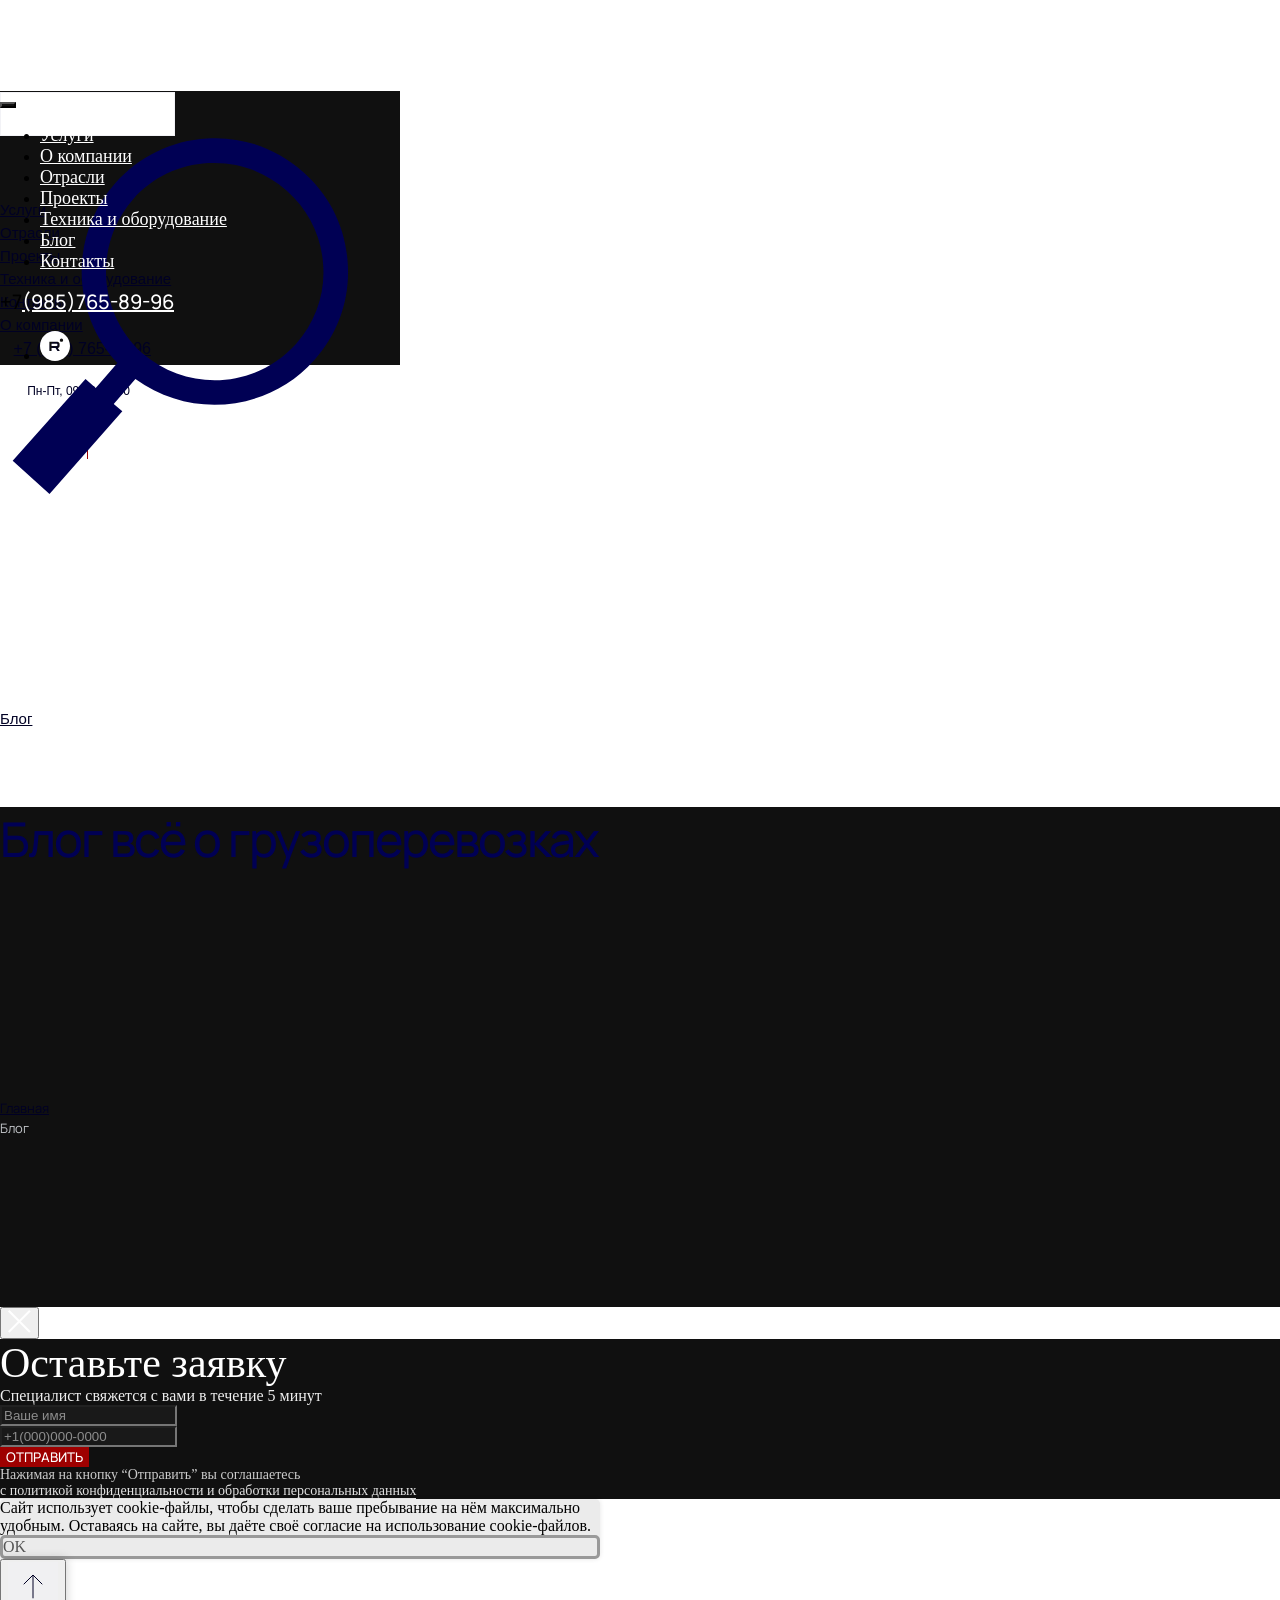
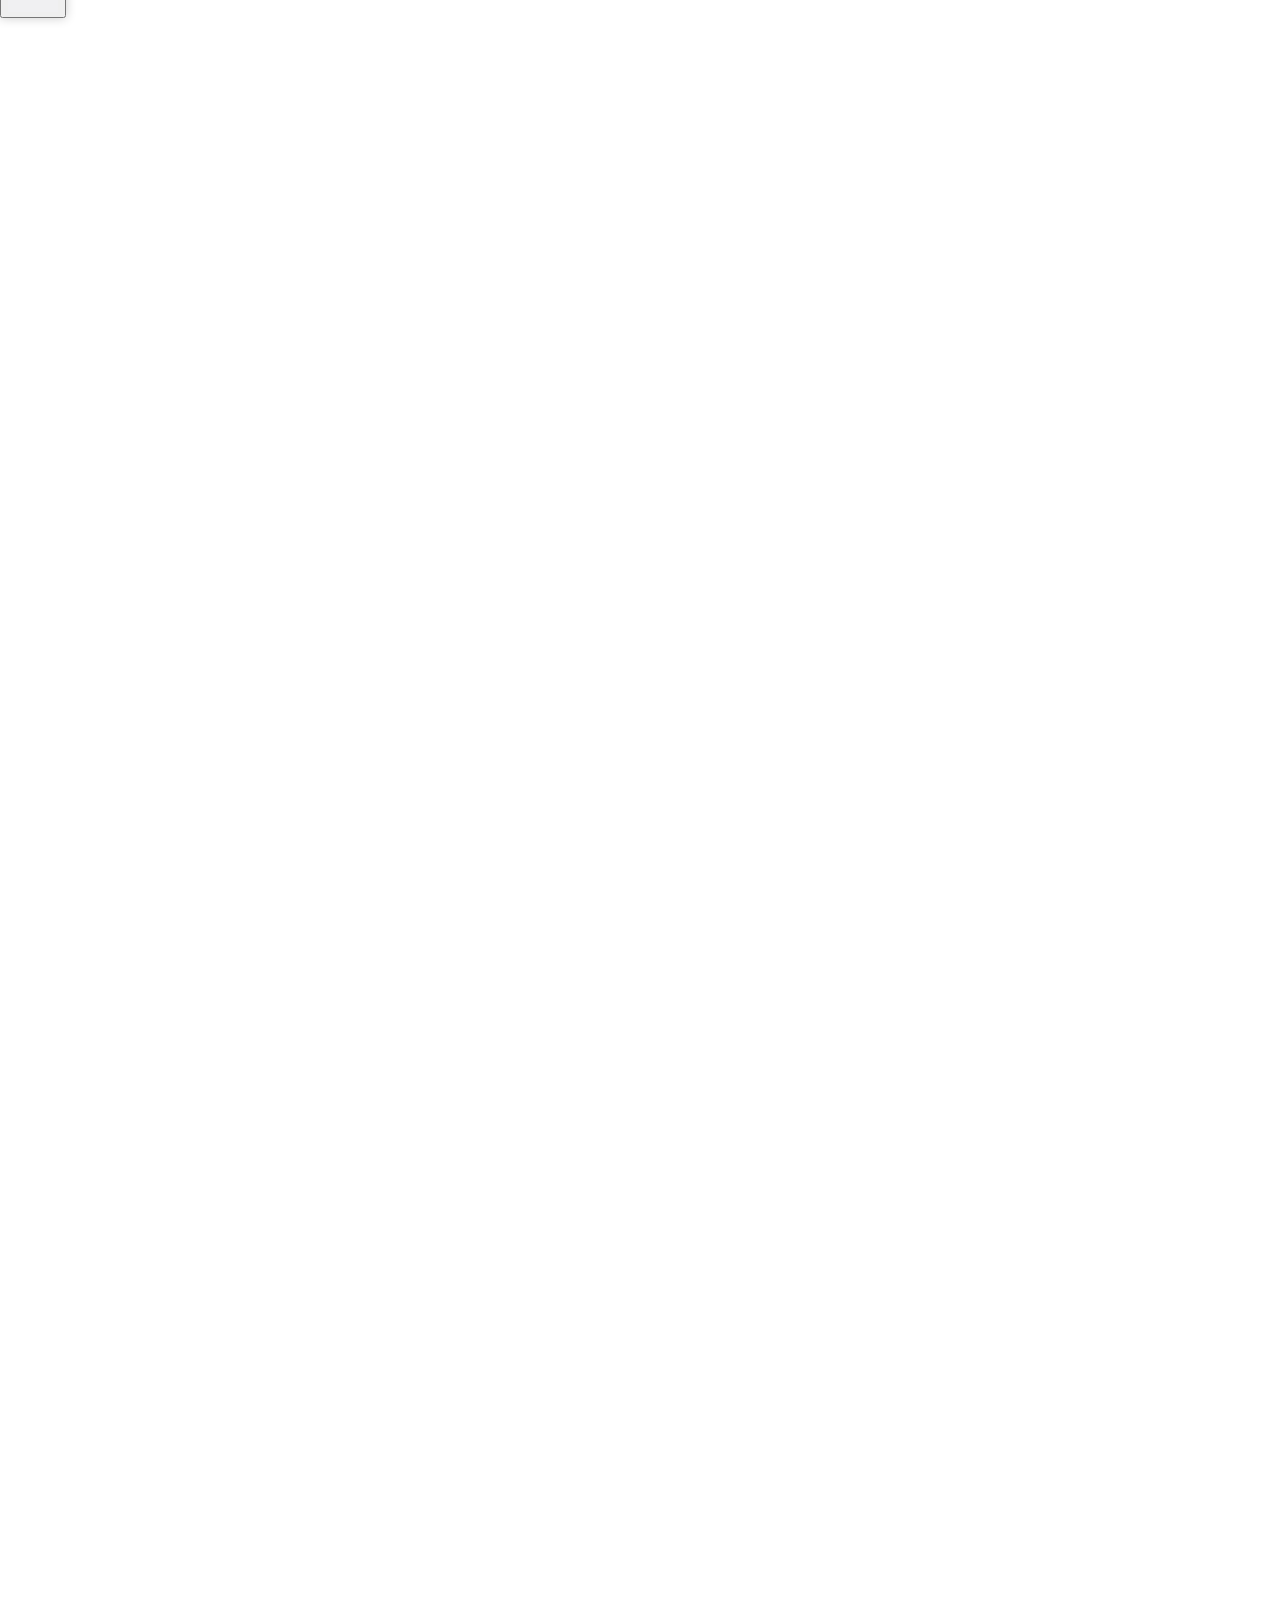
==== blog.html @ ffcd38fb "Add files via upload" ====
<!DOCTYPE html> <html> <head> <meta charset="utf-8" /> <meta http-equiv="Content-Type" content="text/html; charset=utf-8" /> <meta name="viewport" content="width=device-width, initial-scale=1.0" /> <meta name="yandex-verification" content="7648b13431cf0b33" /> <!--metatextblock--> <title>Блог компании Титан-1</title> <meta name="description" content="Блог компании Титан-1 ☎ +7 (931) 111-0-112 ✔️ Выполним задачи любого уровня сложности, разрабатывая индивидуальные инженерные решения для перевозок крупногабаритных и тяжеловесных грузов ★★★ Обращайтесь консультация бесплатно ❗" /> <meta property="og:url" content="https://titan-1.ru/blog" /> <meta property="og:title" content="Блог" /> <meta property="og:description" content="Блог всё о грузоперевозках" /> <meta property="og:type" content="website" /> <link rel="canonical" href="blog.html"> <!--/metatextblock--> <meta name="format-detection" content="telephone=no" /> <meta http-equiv="x-dns-prefetch-control" content="on"> <link rel="dns-prefetch" href="https://ws.tildacdn.com"> <link rel="dns-prefetch" href="https://static.tildacdn.com"> <!--favicons--> <link rel="icon" type="image/x-icon" sizes="32x32" href="https://static.tildacdn.com/tild3336-3438-4132-b736-303166326530/titan-1_favicon.svg" media="(prefers-color-scheme: light)"/> <link rel="icon" type="image/x-icon" sizes="32x32" href="https://static.tildacdn.com/tild3265-6465-4565-a565-646432323664/titan-1_favicon_whit.svg" media="(prefers-color-scheme: dark)"/> <link rel="icon" type="image/svg+xml" sizes="any" href="https://static.tildacdn.com/tild3734-3866-4434-b933-393663383332/titan-1_favicon.svg"> <link rel="apple-touch-icon" type="image/png" href="https://static.tildacdn.com/tild6231-3735-4333-b534-376336306336/titan-1_favicon.png"> <link rel="icon" type="image/png" sizes="192x192" href="https://static.tildacdn.com/tild6231-3735-4333-b534-376336306336/titan-1_favicon.png"> <!--/favicons--> <!-- Assets --> <script src="https://neo.tildacdn.com/js/tilda-fallback-1.0.min.js" async charset="utf-8"></script> <link rel="stylesheet" href="https://static.tildacdn.com/css/tilda-grid-3.0.min.css" type="text/css" media="all" onerror="this.loaderr='y';"/> <link rel="stylesheet" href="https://static.tildacdn.com/ws/project7784959/tilda-blocks-page47024467.min.css?t=1776852144" type="text/css" media="all" onerror="this.loaderr='y';" /> <link rel="preconnect" href="https://fonts.gstatic.com"> <link href="https://fonts.googleapis.com/css2?family=Manrope:wght@300;400;500;600;700&subset=latin,cyrillic&display=swap" rel="stylesheet"> <link rel="stylesheet" href="https://static.tildacdn.com/css/tilda-animation-2.0.min.css" type="text/css" media="all" onerror="this.loaderr='y';" /> <link rel="stylesheet" href="https://static.tildacdn.com/css/tilda-popup-1.1.min.css" type="text/css" media="print" onload="this.media='all';" onerror="this.loaderr='y';" /> <noscript><link rel="stylesheet" href="https://static.tildacdn.com/css/tilda-popup-1.1.min.css" type="text/css" media="all" /></noscript> <link rel="stylesheet" href="https://static.tildacdn.com/css/tilda-feed-1.1.min.css" type="text/css" media="all" onerror="this.loaderr='y';" /> <link rel="stylesheet" href="https://static.tildacdn.com/css/tilda-slds-1.4.min.css" type="text/css" media="print" onload="this.media='all';" onerror="this.loaderr='y';" /> <noscript><link rel="stylesheet" href="https://static.tildacdn.com/css/tilda-slds-1.4.min.css" type="text/css" media="all" /></noscript> <link rel="stylesheet" href="https://static.tildacdn.com/css/tilda-forms-1.0.min.css" type="text/css" media="all" onerror="this.loaderr='y';" /> <link rel="stylesheet" href="https://static.tildacdn.com/css/tilda-menu-widgeticons-1.0.min.css" type="text/css" media="all" onerror="this.loaderr='y';" /> <script nomodule src="https://static.tildacdn.com/js/tilda-polyfill-1.0.min.js" charset="utf-8"></script> <script type="text/javascript">function t_onReady(func) {if(document.readyState!='loading') {func();} else {document.addEventListener('DOMContentLoaded',func);}}
function t_onFuncLoad(funcName,okFunc,time) {if(typeof window[funcName]==='function') {okFunc();} else {setTimeout(function() {t_onFuncLoad(funcName,okFunc,time);},(time||100));}}function t_throttle(fn,threshhold,scope) {return function() {fn.apply(scope||this,arguments);};}function t396_initialScale(t){var e=document.getElementById("rec"+t);if(e){var i=e.querySelector(".t396__artboard");if(i){window.tn_scale_initial_window_width||(window.tn_scale_initial_window_width=document.documentElement.clientWidth);var a=window.tn_scale_initial_window_width,r=[],n,l=i.getAttribute("data-artboard-screens");if(l){l=l.split(",");for(var o=0;o<l.length;o++)r[o]=parseInt(l[o],10)}else r=[320,480,640,960,1200];for(var o=0;o<r.length;o++){var d=r[o];a>=d&&(n=d)}var _="edit"===window.allrecords.getAttribute("data-tilda-mode"),c="center"===t396_getFieldValue(i,"valign",n,r),s="grid"===t396_getFieldValue(i,"upscale",n,r),w=t396_getFieldValue(i,"height_vh",n,r),g=t396_getFieldValue(i,"height",n,r),u=!!window.opr&&!!window.opr.addons||!!window.opera||-1!==navigator.userAgent.indexOf(" OPR/");if(!_&&c&&!s&&!w&&g&&!u){var h=parseFloat((a/n).toFixed(3)),f=[i,i.querySelector(".t396__carrier"),i.querySelector(".t396__filter")],v=Math.floor(parseInt(g,10)*h)+"px",p;i.style.setProperty("--initial-scale-height",v);for(var o=0;o<f.length;o++)f[o].style.setProperty("height","var(--initial-scale-height)");t396_scaleInitial__getElementsToScale(i).forEach((function(t){t.style.zoom=h}))}}}}function t396_scaleInitial__getElementsToScale(t){return t?Array.prototype.slice.call(t.children).filter((function(t){return t&&(t.classList.contains("t396__elem")||t.classList.contains("t396__group"))})):[]}function t396_getFieldValue(t,e,i,a){var r,n=a[a.length-1];if(!(r=i===n?t.getAttribute("data-artboard-"+e):t.getAttribute("data-artboard-"+e+"-res-"+i)))for(var l=0;l<a.length;l++){var o=a[l];if(!(o<=i)&&(r=o===n?t.getAttribute("data-artboard-"+e):t.getAttribute("data-artboard-"+e+"-res-"+o)))break}return r}window.TN_SCALE_INITIAL_VER="1.0",window.tn_scale_initial_window_width=null;</script> <script src="https://static.tildacdn.com/js/jquery-1.10.2.min.js" charset="utf-8" onerror="this.loaderr='y';"></script> <script src="https://static.tildacdn.com/js/tilda-scripts-3.0.min.js" charset="utf-8" defer onerror="this.loaderr='y';"></script> <script src="https://static.tildacdn.com/ws/project7784959/tilda-blocks-page47024467.min.js?t=1776852144" charset="utf-8" async onerror="this.loaderr='y';"></script> <script src="https://static.tildacdn.com/js/tilda-lazyload-1.0.min.js" charset="utf-8" async onerror="this.loaderr='y';"></script> <script src="https://static.tildacdn.com/js/tilda-animation-2.0.min.js" charset="utf-8" async onerror="this.loaderr='y';"></script> <script src="https://static.tildacdn.com/js/tilda-zero-1.1.min.js" charset="utf-8" async onerror="this.loaderr='y';"></script> <script src="https://static.tildacdn.com/js/tilda-feed-1.1.min.js" charset="utf-8" async onerror="this.loaderr='y';"></script> <script src="https://static.tildacdn.com/js/tilda-slds-1.4.min.js" charset="utf-8" async onerror="this.loaderr='y';"></script> <script src="https://static.tildacdn.com/js/hammer.min.js" charset="utf-8" async onerror="this.loaderr='y';"></script> <script src="https://static.tildacdn.com/js/tilda-menu-1.0.min.js" charset="utf-8" async onerror="this.loaderr='y';"></script> <script src="https://static.tildacdn.com/js/tilda-menu-widgeticons-1.0.min.js" charset="utf-8" async onerror="this.loaderr='y';"></script> <script src="https://static.tildacdn.com/js/tilda-popup-1.0.min.js" charset="utf-8" async onerror="this.loaderr='y';"></script> <script src="https://static.tildacdn.com/js/tilda-forms-1.0.min.js" charset="utf-8" async onerror="this.loaderr='y';"></script> <script src="https://static.tildacdn.com/js/tilda-zero-forms-1.0.min.js" charset="utf-8" async onerror="this.loaderr='y';"></script> <script src="https://static.tildacdn.com/js/tilda-animation-sbs-1.0.min.js" charset="utf-8" async onerror="this.loaderr='y';"></script> <script src="https://static.tildacdn.com/js/tilda-zero-scale-1.0.min.js" charset="utf-8" async onerror="this.loaderr='y';"></script> <script src="https://static.tildacdn.com/js/tilda-skiplink-1.0.min.js" charset="utf-8" async onerror="this.loaderr='y';"></script> <script src="https://static.tildacdn.com/js/tilda-events-1.0.min.js" charset="utf-8" async onerror="this.loaderr='y';"></script> <!-- nominify begin --><meta name="google-site-verification" content="UZShu1niKLk84uFcO-FVJx3WVM7cpMxiiZ5kRpmUTmI" /> <!-- Yandex.Metrika counter 95854518 --> <script>
  window.addEventListener("load", function() {
    setTimeout(() => {
      (function(m,e,t,r,i,k,a){m[i]=m[i]||function(){(m[i].a=m[i].a||[]).push(arguments)};m[i].l=1*new Date();for (var j = 0; j < document.scripts.length; j++) {if (document.scripts[j].src === r) { return; }}k=e.createElement(t),a=e.getElementsByTagName(t)[0],k.defer=1,k.src=r,a.parentNode.insertBefore(k,a)})(window, document, 'script', 'https://mc.yandex.ru/metrika/tag.js', 'ym');ym(95854518, 'init', {clickmap:true,trackLinks:true,accurateTrackBounce:true,webvisor: true,});
    }, 2500)
  });
</script> <!-- / Yandex.Metrika counter 95854518 --><!-- nominify end --><script type="text/javascript">window.dataLayer=window.dataLayer||[];</script> <script type="text/javascript">(function() {if((/bot|google|yandex|baidu|bing|msn|duckduckbot|teoma|slurp|crawler|spider|robot|crawling|facebook/i.test(navigator.userAgent))===false&&typeof(sessionStorage)!='undefined'&&sessionStorage.getItem('visited')!=='y'&&document.visibilityState){var style=document.createElement('style');style.type='text/css';style.innerHTML='@media screen and (min-width: 980px) {.t-records {opacity: 0;}.t-records_animated {-webkit-transition: opacity ease-in-out .2s;-moz-transition: opacity ease-in-out .2s;-o-transition: opacity ease-in-out .2s;transition: opacity ease-in-out .2s;}.t-records.t-records_visible {opacity: 1;}}';document.getElementsByTagName('head')[0].appendChild(style);function t_setvisRecs(){var alr=document.querySelectorAll('.t-records');Array.prototype.forEach.call(alr,function(el) {el.classList.add("t-records_animated");});setTimeout(function() {Array.prototype.forEach.call(alr,function(el) {el.classList.add("t-records_visible");});sessionStorage.setItem("visited","y");},400);}
document.addEventListener('DOMContentLoaded',t_setvisRecs);}})();</script></head> <body class="t-body" style="margin:0;"> <!--allrecords--> <div id="allrecords" class="t-records" data-hook="blocks-collection-content-node" data-tilda-project-id="7784959" data-tilda-page-id="47024467" data-tilda-page-alias="blog" data-tilda-formskey="71aea5ee881aec0d23d88a8a87784959" data-tilda-cookie="no" data-tilda-lazy="yes" data-tilda-root-zone="com" data-tilda-project-headcode="yes" data-tilda-project-country="RU"> <!--header--> <header id="t-header" class="t-records" data-hook="blocks-collection-content-node" data-tilda-project-id="7784959" data-tilda-page-id="39596035" data-tilda-formskey="71aea5ee881aec0d23d88a8a87784959" data-tilda-cookie="no" data-tilda-lazy="yes" data-tilda-root-zone="com" data-tilda-project-headcode="yes" data-tilda-project-country="RU"> <div id="rec644406325" class="r t-rec t-rec_pb_0" style="padding-bottom:0px; " data-animationappear="off" data-record-type="396"> <!-- T396 --> <style>#rec644406325 .t396__artboard {height:90px;background-color:#ffffff;}#rec644406325 .t396__filter {height:90px;}#rec644406325 .t396__carrier{height:90px;background-position:center center;background-attachment:scroll;background-size:cover;background-repeat:no-repeat;}@media screen and (max-width:1919px) {#rec644406325 .t396__artboard,#rec644406325 .t396__filter,#rec644406325 .t396__carrier {height:90px;}#rec644406325 .t396__filter {}#rec644406325 .t396__carrier {background-attachment:scroll;}}@media screen and (max-width:1199px) {#rec644406325 .t396__artboard,#rec644406325 .t396__filter,#rec644406325 .t396__carrier {height:88px;}#rec644406325 .t396__filter {}#rec644406325 .t396__carrier {background-attachment:scroll;}}@media screen and (max-width:959px) {#rec644406325 .t396__artboard,#rec644406325 .t396__filter,#rec644406325 .t396__carrier {height:68px;}#rec644406325 .t396__filter {}#rec644406325 .t396__carrier {background-attachment:scroll;}}@media screen and (max-width:639px) {#rec644406325 .t396__artboard,#rec644406325 .t396__filter,#rec644406325 .t396__carrier {height:68px;}#rec644406325 .t396__filter {}#rec644406325 .t396__carrier {background-attachment:scroll;}}@media screen and (max-width:479px) {#rec644406325 .t396__artboard,#rec644406325 .t396__filter,#rec644406325 .t396__carrier {height:68px;}#rec644406325 .t396__filter {}#rec644406325 .t396__carrier {background-attachment:scroll;}}#rec644406325 .tn-elem[data-elem-id="1694001238912"]{z-index:3;top:27px;;left:calc(50% - 960px + 50px);;width:195px;height:auto;}#rec644406325 .tn-elem[data-elem-id="1694001238912"] .tn-atom{border-radius:0px 0px 0px 0px;background-position:center center;border-width:var(--t396-borderwidth,0);border-style:var(--t396-borderstyle,solid);border-color:var(--t396-bordercolor,transparent);transition:background-color var(--t396-speedhover,0s) ease-in-out,color var(--t396-speedhover,0s) ease-in-out,border-color var(--t396-speedhover,0s) ease-in-out,box-shadow var(--t396-shadowshoverspeed,0.2s) ease-in-out;}#rec644406325 .tn-elem[data-elem-id="1694001238912"] .tn-atom__img{border-radius:0px 0px 0px 0px;object-position:center center;}@media screen and (max-width:1919px){#rec644406325 .tn-elem[data-elem-id="1694001238912"]{display:table;left:calc(50% - 600px + 20px);;height:auto;}}@media screen and (max-width:1199px){#rec644406325 .tn-elem[data-elem-id="1694001238912"]{display:table;top:30px;;left:calc(50% - 480px + 10px);;width:150px;height:auto;}}@media screen and (max-width:959px){#rec644406325 .tn-elem[data-elem-id="1694001238912"]{display:table;top:20px;;height:auto;}}@media screen and (max-width:639px){#rec644406325 .tn-elem[data-elem-id="1694001238912"]{display:table;height:auto;}}@media screen and (max-width:479px){#rec644406325 .tn-elem[data-elem-id="1694001238912"]{display:table;left:calc(50% - 160px + 20px);;height:auto;}}#rec644406325 .tn-elem[data-elem-id="1694090446959"]{color:#000024;text-align:left;z-index:3;top:34px;;left:calc(50% - 24.5px + -338px);;width:49px;height:23px;}#rec644406325 .tn-elem[data-elem-id="1694090446959"] .tn-atom{color:#000024;font-size:15px;font-family:var(--t-text-font,Arial);line-height:1.55;font-weight:500;border-radius:30px 30px 30px 30px;background-position:center center;--t396-speedhover:0.2s;transition:background-color var(--t396-speedhover,0s) ease-in-out,color var(--t396-speedhover,0s) ease-in-out,border-color var(--t396-speedhover,0s) ease-in-out,box-shadow var(--t396-shadowshoverspeed,0.2s) ease-in-out;-webkit-box-pack:start;-ms-flex-pack:start;justify-content:flex-start;}#rec644406325 .tn-elem[data-elem-id="1694090446959"] .tn-atom::after{display:none;}#rec644406325 .tn-elem[data-elem-id="1694090446959"] .tn-atom .tn-atom__button-content{column-gap:10px;padding:0px 0px 0px 0px;}#rec644406325 .tn-elem[data-elem-id="1694090446959"] .tn-atom .tn-atom__button-text{transition:color var(--t396-speedhover,0s) ease-in-out;color:#000024;}#rec644406325 .tn-elem[data-elem-id="1694090446959"] .tn-atom .tn-atom__button-border::before{display:none;}#rec644406325 .tn-elem[data-elem-id="1694090446959"] .tn-atom .tn-atom__button-border::after{display:none;}@media (hover),(min-width:0\0){#rec644406325 .tn-elem[data-elem-id="1694090446959"] .tn-atom:hover::after{opacity:0;}#rec644406325 .tn-elem[data-elem-id="1694090446959"] .tn-atom:hover{animation-name:none;}}@media screen and (max-width:1919px){#rec644406325 .tn-elem[data-elem-id="1694090446959"]{display:block;top:34px;;left:calc(50% - 24.5px + -320px);;width:px;}#rec644406325 .tn-elem[data-elem-id="1694090446959"] .tn-atom{white-space:normal;background-size:cover;}#rec644406325 .tn-elem[data-elem-id="1694090446959"] .tn-atom::after{display:none;}#rec644406325 .tn-elem[data-elem-id="1694090446959"] .tn-atom .tn-atom__button-text{overflow:visible;}#rec644406325 .tn-elem[data-elem-id="1694090446959"] .tn-atom .tn-atom__button-border::before{display:none;}#rec644406325 .tn-elem[data-elem-id="1694090446959"] .tn-atom .tn-atom__button-border::after{display:none;}@media (hover),(min-width:0\0){#rec644406325 .tn-elem[data-elem-id="1694090446959"] .tn-atom:hover::after{opacity:0;}#rec644406325 .tn-elem[data-elem-id="1694090446959"] .tn-atom:hover{animation-name:none;}}}@media screen and (max-width:1199px){#rec644406325 .tn-elem[data-elem-id="1694090446959"]{display:block;top:-156px;;left:calc(50% - 24.5px + -378px);;width:px;}#rec644406325 .tn-elem[data-elem-id="1694090446959"] .tn-atom{white-space:normal;background-size:cover;}#rec644406325 .tn-elem[data-elem-id="1694090446959"] .tn-atom::after{display:none;}#rec644406325 .tn-elem[data-elem-id="1694090446959"] .tn-atom .tn-atom__button-text{overflow:visible;}#rec644406325 .tn-elem[data-elem-id="1694090446959"] .tn-atom .tn-atom__button-border::before{display:none;}#rec644406325 .tn-elem[data-elem-id="1694090446959"] .tn-atom .tn-atom__button-border::after{display:none;}@media (hover),(min-width:0\0){#rec644406325 .tn-elem[data-elem-id="1694090446959"] .tn-atom:hover::after{opacity:0;}#rec644406325 .tn-elem[data-elem-id="1694090446959"] .tn-atom:hover{animation-name:none;}}}@media screen and (max-width:959px){#rec644406325 .tn-elem[data-elem-id="1694090446959"]{display:block;width:px;}#rec644406325 .tn-elem[data-elem-id="1694090446959"] .tn-atom{white-space:normal;background-size:cover;}#rec644406325 .tn-elem[data-elem-id="1694090446959"] .tn-atom::after{display:none;}#rec644406325 .tn-elem[data-elem-id="1694090446959"] .tn-atom .tn-atom__button-text{overflow:visible;}#rec644406325 .tn-elem[data-elem-id="1694090446959"] .tn-atom .tn-atom__button-border::before{display:none;}#rec644406325 .tn-elem[data-elem-id="1694090446959"] .tn-atom .tn-atom__button-border::after{display:none;}@media (hover),(min-width:0\0){#rec644406325 .tn-elem[data-elem-id="1694090446959"] .tn-atom:hover::after{opacity:0;}#rec644406325 .tn-elem[data-elem-id="1694090446959"] .tn-atom:hover{animation-name:none;}}}@media screen and (max-width:639px){#rec644406325 .tn-elem[data-elem-id="1694090446959"]{display:block;width:px;}#rec644406325 .tn-elem[data-elem-id="1694090446959"] .tn-atom{white-space:normal;background-size:cover;}#rec644406325 .tn-elem[data-elem-id="1694090446959"] .tn-atom::after{display:none;}#rec644406325 .tn-elem[data-elem-id="1694090446959"] .tn-atom .tn-atom__button-text{overflow:visible;}#rec644406325 .tn-elem[data-elem-id="1694090446959"] .tn-atom .tn-atom__button-border::before{display:none;}#rec644406325 .tn-elem[data-elem-id="1694090446959"] .tn-atom .tn-atom__button-border::after{display:none;}@media (hover),(min-width:0\0){#rec644406325 .tn-elem[data-elem-id="1694090446959"] .tn-atom:hover::after{opacity:0;}#rec644406325 .tn-elem[data-elem-id="1694090446959"] .tn-atom:hover{animation-name:none;}}}@media screen and (max-width:479px){#rec644406325 .tn-elem[data-elem-id="1694090446959"]{display:block;width:px;}#rec644406325 .tn-elem[data-elem-id="1694090446959"] .tn-atom{white-space:normal;background-size:cover;}#rec644406325 .tn-elem[data-elem-id="1694090446959"] .tn-atom::after{display:none;}#rec644406325 .tn-elem[data-elem-id="1694090446959"] .tn-atom .tn-atom__button-text{overflow:visible;}#rec644406325 .tn-elem[data-elem-id="1694090446959"] .tn-atom .tn-atom__button-border::before{display:none;}#rec644406325 .tn-elem[data-elem-id="1694090446959"] .tn-atom .tn-atom__button-border::after{display:none;}@media (hover),(min-width:0\0){#rec644406325 .tn-elem[data-elem-id="1694090446959"] .tn-atom:hover::after{opacity:0;}#rec644406325 .tn-elem[data-elem-id="1694090446959"] .tn-atom:hover{animation-name:none;}}}#rec644406325 .tn-elem[data-elem-id="1694090446966"]{color:#000024;text-align:left;z-index:3;top:34px;;left:calc(50% - 31px + -128px);;width:62px;height:23px;}#rec644406325 .tn-elem[data-elem-id="1694090446966"] .tn-atom{color:#000024;font-size:15px;font-family:var(--t-text-font,Arial);line-height:1.55;font-weight:500;border-radius:30px 30px 30px 30px;background-position:center center;--t396-speedhover:0.2s;transition:background-color var(--t396-speedhover,0s) ease-in-out,color var(--t396-speedhover,0s) ease-in-out,border-color var(--t396-speedhover,0s) ease-in-out,box-shadow var(--t396-shadowshoverspeed,0.2s) ease-in-out;-webkit-box-pack:start;-ms-flex-pack:start;justify-content:flex-start;}#rec644406325 .tn-elem[data-elem-id="1694090446966"] .tn-atom::after{display:none;}#rec644406325 .tn-elem[data-elem-id="1694090446966"] .tn-atom .tn-atom__button-content{column-gap:10px;padding:0px 0px 0px 0px;}#rec644406325 .tn-elem[data-elem-id="1694090446966"] .tn-atom .tn-atom__button-text{transition:color var(--t396-speedhover,0s) ease-in-out;color:#000024;}#rec644406325 .tn-elem[data-elem-id="1694090446966"] .tn-atom .tn-atom__button-border::before{display:none;}#rec644406325 .tn-elem[data-elem-id="1694090446966"] .tn-atom .tn-atom__button-border::after{display:none;}@media (hover),(min-width:0\0){#rec644406325 .tn-elem[data-elem-id="1694090446966"] .tn-atom:hover::after{opacity:0;}#rec644406325 .tn-elem[data-elem-id="1694090446966"] .tn-atom:hover{animation-name:none;}}@media screen and (max-width:1919px){#rec644406325 .tn-elem[data-elem-id="1694090446966"]{display:block;top:34px;;left:calc(50% - 31px + -125px);;width:px;}#rec644406325 .tn-elem[data-elem-id="1694090446966"] .tn-atom{white-space:normal;background-size:cover;}#rec644406325 .tn-elem[data-elem-id="1694090446966"] .tn-atom::after{display:none;}#rec644406325 .tn-elem[data-elem-id="1694090446966"] .tn-atom .tn-atom__button-text{overflow:visible;}#rec644406325 .tn-elem[data-elem-id="1694090446966"] .tn-atom .tn-atom__button-border::before{display:none;}#rec644406325 .tn-elem[data-elem-id="1694090446966"] .tn-atom .tn-atom__button-border::after{display:none;}@media (hover),(min-width:0\0){#rec644406325 .tn-elem[data-elem-id="1694090446966"] .tn-atom:hover::after{opacity:0;}#rec644406325 .tn-elem[data-elem-id="1694090446966"] .tn-atom:hover{animation-name:none;}}}@media screen and (max-width:1199px){#rec644406325 .tn-elem[data-elem-id="1694090446966"]{display:block;top:-156px;;left:calc(50% - 31px + -183px);;width:px;}#rec644406325 .tn-elem[data-elem-id="1694090446966"] .tn-atom{white-space:normal;background-size:cover;}#rec644406325 .tn-elem[data-elem-id="1694090446966"] .tn-atom::after{display:none;}#rec644406325 .tn-elem[data-elem-id="1694090446966"] .tn-atom .tn-atom__button-text{overflow:visible;}#rec644406325 .tn-elem[data-elem-id="1694090446966"] .tn-atom .tn-atom__button-border::before{display:none;}#rec644406325 .tn-elem[data-elem-id="1694090446966"] .tn-atom .tn-atom__button-border::after{display:none;}@media (hover),(min-width:0\0){#rec644406325 .tn-elem[data-elem-id="1694090446966"] .tn-atom:hover::after{opacity:0;}#rec644406325 .tn-elem[data-elem-id="1694090446966"] .tn-atom:hover{animation-name:none;}}}@media screen and (max-width:959px){#rec644406325 .tn-elem[data-elem-id="1694090446966"]{display:block;width:px;}#rec644406325 .tn-elem[data-elem-id="1694090446966"] .tn-atom{white-space:normal;background-size:cover;}#rec644406325 .tn-elem[data-elem-id="1694090446966"] .tn-atom::after{display:none;}#rec644406325 .tn-elem[data-elem-id="1694090446966"] .tn-atom .tn-atom__button-text{overflow:visible;}#rec644406325 .tn-elem[data-elem-id="1694090446966"] .tn-atom .tn-atom__button-border::before{display:none;}#rec644406325 .tn-elem[data-elem-id="1694090446966"] .tn-atom .tn-atom__button-border::after{display:none;}@media (hover),(min-width:0\0){#rec644406325 .tn-elem[data-elem-id="1694090446966"] .tn-atom:hover::after{opacity:0;}#rec644406325 .tn-elem[data-elem-id="1694090446966"] .tn-atom:hover{animation-name:none;}}}@media screen and (max-width:639px){#rec644406325 .tn-elem[data-elem-id="1694090446966"]{display:block;width:px;}#rec644406325 .tn-elem[data-elem-id="1694090446966"] .tn-atom{white-space:normal;background-size:cover;}#rec644406325 .tn-elem[data-elem-id="1694090446966"] .tn-atom::after{display:none;}#rec644406325 .tn-elem[data-elem-id="1694090446966"] .tn-atom .tn-atom__button-text{overflow:visible;}#rec644406325 .tn-elem[data-elem-id="1694090446966"] .tn-atom .tn-atom__button-border::before{display:none;}#rec644406325 .tn-elem[data-elem-id="1694090446966"] .tn-atom .tn-atom__button-border::after{display:none;}@media (hover),(min-width:0\0){#rec644406325 .tn-elem[data-elem-id="1694090446966"] .tn-atom:hover::after{opacity:0;}#rec644406325 .tn-elem[data-elem-id="1694090446966"] .tn-atom:hover{animation-name:none;}}}@media screen and (max-width:479px){#rec644406325 .tn-elem[data-elem-id="1694090446966"]{display:block;width:px;}#rec644406325 .tn-elem[data-elem-id="1694090446966"] .tn-atom{white-space:normal;background-size:cover;}#rec644406325 .tn-elem[data-elem-id="1694090446966"] .tn-atom::after{display:none;}#rec644406325 .tn-elem[data-elem-id="1694090446966"] .tn-atom .tn-atom__button-text{overflow:visible;}#rec644406325 .tn-elem[data-elem-id="1694090446966"] .tn-atom .tn-atom__button-border::before{display:none;}#rec644406325 .tn-elem[data-elem-id="1694090446966"] .tn-atom .tn-atom__button-border::after{display:none;}@media (hover),(min-width:0\0){#rec644406325 .tn-elem[data-elem-id="1694090446966"] .tn-atom:hover::after{opacity:0;}#rec644406325 .tn-elem[data-elem-id="1694090446966"] .tn-atom:hover{animation-name:none;}}}#rec644406325 .tn-elem[data-elem-id="1694090446970"]{color:#000024;text-align:left;z-index:3;top:34px;;left:calc(50% - 31.5px + -30px);;width:63px;height:23px;}#rec644406325 .tn-elem[data-elem-id="1694090446970"] .tn-atom{color:#000024;font-size:15px;font-family:var(--t-text-font,Arial);line-height:1.55;font-weight:500;border-radius:30px 30px 30px 30px;background-position:center center;--t396-speedhover:0.2s;transition:background-color var(--t396-speedhover,0s) ease-in-out,color var(--t396-speedhover,0s) ease-in-out,border-color var(--t396-speedhover,0s) ease-in-out,box-shadow var(--t396-shadowshoverspeed,0.2s) ease-in-out;-webkit-box-pack:start;-ms-flex-pack:start;justify-content:flex-start;}#rec644406325 .tn-elem[data-elem-id="1694090446970"] .tn-atom::after{display:none;}#rec644406325 .tn-elem[data-elem-id="1694090446970"] .tn-atom .tn-atom__button-content{column-gap:10px;padding:0px 0px 0px 0px;}#rec644406325 .tn-elem[data-elem-id="1694090446970"] .tn-atom .tn-atom__button-text{transition:color var(--t396-speedhover,0s) ease-in-out;color:#000024;}#rec644406325 .tn-elem[data-elem-id="1694090446970"] .tn-atom .tn-atom__button-border::before{display:none;}#rec644406325 .tn-elem[data-elem-id="1694090446970"] .tn-atom .tn-atom__button-border::after{display:none;}@media (hover),(min-width:0\0){#rec644406325 .tn-elem[data-elem-id="1694090446970"] .tn-atom:hover::after{opacity:0;}#rec644406325 .tn-elem[data-elem-id="1694090446970"] .tn-atom:hover{animation-name:none;}}@media screen and (max-width:1919px){#rec644406325 .tn-elem[data-elem-id="1694090446970"]{display:block;top:34px;;left:calc(50% - 31.5px + -31px);;width:px;}#rec644406325 .tn-elem[data-elem-id="1694090446970"] .tn-atom{white-space:normal;background-size:cover;}#rec644406325 .tn-elem[data-elem-id="1694090446970"] .tn-atom::after{display:none;}#rec644406325 .tn-elem[data-elem-id="1694090446970"] .tn-atom .tn-atom__button-text{overflow:visible;}#rec644406325 .tn-elem[data-elem-id="1694090446970"] .tn-atom .tn-atom__button-border::before{display:none;}#rec644406325 .tn-elem[data-elem-id="1694090446970"] .tn-atom .tn-atom__button-border::after{display:none;}@media (hover),(min-width:0\0){#rec644406325 .tn-elem[data-elem-id="1694090446970"] .tn-atom:hover::after{opacity:0;}#rec644406325 .tn-elem[data-elem-id="1694090446970"] .tn-atom:hover{animation-name:none;}}}@media screen and (max-width:1199px){#rec644406325 .tn-elem[data-elem-id="1694090446970"]{display:block;top:-156px;;left:calc(50% - 31.5px + -89px);;width:px;}#rec644406325 .tn-elem[data-elem-id="1694090446970"] .tn-atom{white-space:normal;background-size:cover;}#rec644406325 .tn-elem[data-elem-id="1694090446970"] .tn-atom::after{display:none;}#rec644406325 .tn-elem[data-elem-id="1694090446970"] .tn-atom .tn-atom__button-text{overflow:visible;}#rec644406325 .tn-elem[data-elem-id="1694090446970"] .tn-atom .tn-atom__button-border::before{display:none;}#rec644406325 .tn-elem[data-elem-id="1694090446970"] .tn-atom .tn-atom__button-border::after{display:none;}@media (hover),(min-width:0\0){#rec644406325 .tn-elem[data-elem-id="1694090446970"] .tn-atom:hover::after{opacity:0;}#rec644406325 .tn-elem[data-elem-id="1694090446970"] .tn-atom:hover{animation-name:none;}}}@media screen and (max-width:959px){#rec644406325 .tn-elem[data-elem-id="1694090446970"]{display:block;width:px;}#rec644406325 .tn-elem[data-elem-id="1694090446970"] .tn-atom{white-space:normal;background-size:cover;}#rec644406325 .tn-elem[data-elem-id="1694090446970"] .tn-atom::after{display:none;}#rec644406325 .tn-elem[data-elem-id="1694090446970"] .tn-atom .tn-atom__button-text{overflow:visible;}#rec644406325 .tn-elem[data-elem-id="1694090446970"] .tn-atom .tn-atom__button-border::before{display:none;}#rec644406325 .tn-elem[data-elem-id="1694090446970"] .tn-atom .tn-atom__button-border::after{display:none;}@media (hover),(min-width:0\0){#rec644406325 .tn-elem[data-elem-id="1694090446970"] .tn-atom:hover::after{opacity:0;}#rec644406325 .tn-elem[data-elem-id="1694090446970"] .tn-atom:hover{animation-name:none;}}}@media screen and (max-width:639px){#rec644406325 .tn-elem[data-elem-id="1694090446970"]{display:block;width:px;}#rec644406325 .tn-elem[data-elem-id="1694090446970"] .tn-atom{white-space:normal;background-size:cover;}#rec644406325 .tn-elem[data-elem-id="1694090446970"] .tn-atom::after{display:none;}#rec644406325 .tn-elem[data-elem-id="1694090446970"] .tn-atom .tn-atom__button-text{overflow:visible;}#rec644406325 .tn-elem[data-elem-id="1694090446970"] .tn-atom .tn-atom__button-border::before{display:none;}#rec644406325 .tn-elem[data-elem-id="1694090446970"] .tn-atom .tn-atom__button-border::after{display:none;}@media (hover),(min-width:0\0){#rec644406325 .tn-elem[data-elem-id="1694090446970"] .tn-atom:hover::after{opacity:0;}#rec644406325 .tn-elem[data-elem-id="1694090446970"] .tn-atom:hover{animation-name:none;}}}@media screen and (max-width:479px){#rec644406325 .tn-elem[data-elem-id="1694090446970"]{display:block;width:px;}#rec644406325 .tn-elem[data-elem-id="1694090446970"] .tn-atom{white-space:normal;background-size:cover;}#rec644406325 .tn-elem[data-elem-id="1694090446970"] .tn-atom::after{display:none;}#rec644406325 .tn-elem[data-elem-id="1694090446970"] .tn-atom .tn-atom__button-text{overflow:visible;}#rec644406325 .tn-elem[data-elem-id="1694090446970"] .tn-atom .tn-atom__button-border::before{display:none;}#rec644406325 .tn-elem[data-elem-id="1694090446970"] .tn-atom .tn-atom__button-border::after{display:none;}@media (hover),(min-width:0\0){#rec644406325 .tn-elem[data-elem-id="1694090446970"] .tn-atom:hover::after{opacity:0;}#rec644406325 .tn-elem[data-elem-id="1694090446970"] .tn-atom:hover{animation-name:none;}}}#rec644406325 .tn-elem[data-elem-id="1694090446973"]{color:#000024;text-align:left;z-index:3;top:34px;;left:calc(50% - 89px + 125px);;width:178px;height:23px;}#rec644406325 .tn-elem[data-elem-id="1694090446973"] .tn-atom{color:#000024;font-size:15px;font-family:var(--t-text-font,Arial);line-height:1.55;font-weight:500;border-radius:30px 30px 30px 30px;background-position:center center;--t396-speedhover:0.2s;transition:background-color var(--t396-speedhover,0s) ease-in-out,color var(--t396-speedhover,0s) ease-in-out,border-color var(--t396-speedhover,0s) ease-in-out,box-shadow var(--t396-shadowshoverspeed,0.2s) ease-in-out;-webkit-box-pack:start;-ms-flex-pack:start;justify-content:flex-start;}#rec644406325 .tn-elem[data-elem-id="1694090446973"] .tn-atom::after{display:none;}#rec644406325 .tn-elem[data-elem-id="1694090446973"] .tn-atom .tn-atom__button-content{column-gap:10px;padding:0px 0px 0px 0px;}#rec644406325 .tn-elem[data-elem-id="1694090446973"] .tn-atom .tn-atom__button-text{transition:color var(--t396-speedhover,0s) ease-in-out;color:#000024;}#rec644406325 .tn-elem[data-elem-id="1694090446973"] .tn-atom .tn-atom__button-border::before{display:none;}#rec644406325 .tn-elem[data-elem-id="1694090446973"] .tn-atom .tn-atom__button-border::after{display:none;}@media (hover),(min-width:0\0){#rec644406325 .tn-elem[data-elem-id="1694090446973"] .tn-atom:hover::after{opacity:0;}#rec644406325 .tn-elem[data-elem-id="1694090446973"] .tn-atom:hover{animation-name:none;}}@media screen and (max-width:1919px){#rec644406325 .tn-elem[data-elem-id="1694090446973"]{display:block;top:34px;;left:calc(50% - 89px + 118px);;width:px;}#rec644406325 .tn-elem[data-elem-id="1694090446973"] .tn-atom{white-space:normal;background-size:cover;}#rec644406325 .tn-elem[data-elem-id="1694090446973"] .tn-atom::after{display:none;}#rec644406325 .tn-elem[data-elem-id="1694090446973"] .tn-atom .tn-atom__button-text{overflow:visible;}#rec644406325 .tn-elem[data-elem-id="1694090446973"] .tn-atom .tn-atom__button-border::before{display:none;}#rec644406325 .tn-elem[data-elem-id="1694090446973"] .tn-atom .tn-atom__button-border::after{display:none;}@media (hover),(min-width:0\0){#rec644406325 .tn-elem[data-elem-id="1694090446973"] .tn-atom:hover::after{opacity:0;}#rec644406325 .tn-elem[data-elem-id="1694090446973"] .tn-atom:hover{animation-name:none;}}}@media screen and (max-width:1199px){#rec644406325 .tn-elem[data-elem-id="1694090446973"]{display:block;top:-156px;;left:calc(50% - 89px + 60px);;width:px;}#rec644406325 .tn-elem[data-elem-id="1694090446973"] .tn-atom{white-space:normal;background-size:cover;}#rec644406325 .tn-elem[data-elem-id="1694090446973"] .tn-atom::after{display:none;}#rec644406325 .tn-elem[data-elem-id="1694090446973"] .tn-atom .tn-atom__button-text{overflow:visible;}#rec644406325 .tn-elem[data-elem-id="1694090446973"] .tn-atom .tn-atom__button-border::before{display:none;}#rec644406325 .tn-elem[data-elem-id="1694090446973"] .tn-atom .tn-atom__button-border::after{display:none;}@media (hover),(min-width:0\0){#rec644406325 .tn-elem[data-elem-id="1694090446973"] .tn-atom:hover::after{opacity:0;}#rec644406325 .tn-elem[data-elem-id="1694090446973"] .tn-atom:hover{animation-name:none;}}}@media screen and (max-width:959px){#rec644406325 .tn-elem[data-elem-id="1694090446973"]{display:block;width:px;}#rec644406325 .tn-elem[data-elem-id="1694090446973"] .tn-atom{white-space:normal;background-size:cover;}#rec644406325 .tn-elem[data-elem-id="1694090446973"] .tn-atom::after{display:none;}#rec644406325 .tn-elem[data-elem-id="1694090446973"] .tn-atom .tn-atom__button-text{overflow:visible;}#rec644406325 .tn-elem[data-elem-id="1694090446973"] .tn-atom .tn-atom__button-border::before{display:none;}#rec644406325 .tn-elem[data-elem-id="1694090446973"] .tn-atom .tn-atom__button-border::after{display:none;}@media (hover),(min-width:0\0){#rec644406325 .tn-elem[data-elem-id="1694090446973"] .tn-atom:hover::after{opacity:0;}#rec644406325 .tn-elem[data-elem-id="1694090446973"] .tn-atom:hover{animation-name:none;}}}@media screen and (max-width:639px){#rec644406325 .tn-elem[data-elem-id="1694090446973"]{display:block;width:px;}#rec644406325 .tn-elem[data-elem-id="1694090446973"] .tn-atom{white-space:normal;background-size:cover;}#rec644406325 .tn-elem[data-elem-id="1694090446973"] .tn-atom::after{display:none;}#rec644406325 .tn-elem[data-elem-id="1694090446973"] .tn-atom .tn-atom__button-text{overflow:visible;}#rec644406325 .tn-elem[data-elem-id="1694090446973"] .tn-atom .tn-atom__button-border::before{display:none;}#rec644406325 .tn-elem[data-elem-id="1694090446973"] .tn-atom .tn-atom__button-border::after{display:none;}@media (hover),(min-width:0\0){#rec644406325 .tn-elem[data-elem-id="1694090446973"] .tn-atom:hover::after{opacity:0;}#rec644406325 .tn-elem[data-elem-id="1694090446973"] .tn-atom:hover{animation-name:none;}}}@media screen and (max-width:479px){#rec644406325 .tn-elem[data-elem-id="1694090446973"]{display:block;width:px;}#rec644406325 .tn-elem[data-elem-id="1694090446973"] .tn-atom{white-space:normal;background-size:cover;}#rec644406325 .tn-elem[data-elem-id="1694090446973"] .tn-atom::after{display:none;}#rec644406325 .tn-elem[data-elem-id="1694090446973"] .tn-atom .tn-atom__button-text{overflow:visible;}#rec644406325 .tn-elem[data-elem-id="1694090446973"] .tn-atom .tn-atom__button-border::before{display:none;}#rec644406325 .tn-elem[data-elem-id="1694090446973"] .tn-atom .tn-atom__button-border::after{display:none;}@media (hover),(min-width:0\0){#rec644406325 .tn-elem[data-elem-id="1694090446973"] .tn-atom:hover::after{opacity:0;}#rec644406325 .tn-elem[data-elem-id="1694090446973"] .tn-atom:hover{animation-name:none;}}}#rec644406325 .tn-elem[data-elem-id="1694090446975"]{color:#000024;text-align:left;z-index:3;top:34px;;left:calc(50% - 34px + 351px);;width:68px;height:23px;}#rec644406325 .tn-elem[data-elem-id="1694090446975"] .tn-atom{color:#000024;font-size:15px;font-family:var(--t-text-font,Arial);line-height:1.55;font-weight:500;border-radius:30px 30px 30px 30px;background-position:center center;--t396-speedhover:0.2s;transition:background-color var(--t396-speedhover,0s) ease-in-out,color var(--t396-speedhover,0s) ease-in-out,border-color var(--t396-speedhover,0s) ease-in-out,box-shadow var(--t396-shadowshoverspeed,0.2s) ease-in-out;-webkit-box-pack:start;-ms-flex-pack:start;justify-content:flex-start;}#rec644406325 .tn-elem[data-elem-id="1694090446975"] .tn-atom::after{display:none;}#rec644406325 .tn-elem[data-elem-id="1694090446975"] .tn-atom .tn-atom__button-content{column-gap:10px;padding:0px 0px 0px 0px;}#rec644406325 .tn-elem[data-elem-id="1694090446975"] .tn-atom .tn-atom__button-text{transition:color var(--t396-speedhover,0s) ease-in-out;color:#000024;}#rec644406325 .tn-elem[data-elem-id="1694090446975"] .tn-atom .tn-atom__button-border::before{display:none;}#rec644406325 .tn-elem[data-elem-id="1694090446975"] .tn-atom .tn-atom__button-border::after{display:none;}@media (hover),(min-width:0\0){#rec644406325 .tn-elem[data-elem-id="1694090446975"] .tn-atom:hover::after{opacity:0;}#rec644406325 .tn-elem[data-elem-id="1694090446975"] .tn-atom:hover{animation-name:none;}}@media screen and (max-width:1919px){#rec644406325 .tn-elem[data-elem-id="1694090446975"]{display:block;top:34px;;left:calc(50% - 34px + 336px);;width:px;}#rec644406325 .tn-elem[data-elem-id="1694090446975"] .tn-atom{white-space:normal;background-size:cover;}#rec644406325 .tn-elem[data-elem-id="1694090446975"] .tn-atom::after{display:none;}#rec644406325 .tn-elem[data-elem-id="1694090446975"] .tn-atom .tn-atom__button-text{overflow:visible;}#rec644406325 .tn-elem[data-elem-id="1694090446975"] .tn-atom .tn-atom__button-border::before{display:none;}#rec644406325 .tn-elem[data-elem-id="1694090446975"] .tn-atom .tn-atom__button-border::after{display:none;}@media (hover),(min-width:0\0){#rec644406325 .tn-elem[data-elem-id="1694090446975"] .tn-atom:hover::after{opacity:0;}#rec644406325 .tn-elem[data-elem-id="1694090446975"] .tn-atom:hover{animation-name:none;}}}@media screen and (max-width:1199px){#rec644406325 .tn-elem[data-elem-id="1694090446975"]{display:block;top:-156px;;left:calc(50% - 34px + 208px);;width:px;}#rec644406325 .tn-elem[data-elem-id="1694090446975"] .tn-atom{white-space:normal;background-size:cover;}#rec644406325 .tn-elem[data-elem-id="1694090446975"] .tn-atom::after{display:none;}#rec644406325 .tn-elem[data-elem-id="1694090446975"] .tn-atom .tn-atom__button-text{overflow:visible;}#rec644406325 .tn-elem[data-elem-id="1694090446975"] .tn-atom .tn-atom__button-border::before{display:none;}#rec644406325 .tn-elem[data-elem-id="1694090446975"] .tn-atom .tn-atom__button-border::after{display:none;}@media (hover),(min-width:0\0){#rec644406325 .tn-elem[data-elem-id="1694090446975"] .tn-atom:hover::after{opacity:0;}#rec644406325 .tn-elem[data-elem-id="1694090446975"] .tn-atom:hover{animation-name:none;}}}@media screen and (max-width:959px){#rec644406325 .tn-elem[data-elem-id="1694090446975"]{display:block;width:px;}#rec644406325 .tn-elem[data-elem-id="1694090446975"] .tn-atom{white-space:normal;background-size:cover;}#rec644406325 .tn-elem[data-elem-id="1694090446975"] .tn-atom::after{display:none;}#rec644406325 .tn-elem[data-elem-id="1694090446975"] .tn-atom .tn-atom__button-text{overflow:visible;}#rec644406325 .tn-elem[data-elem-id="1694090446975"] .tn-atom .tn-atom__button-border::before{display:none;}#rec644406325 .tn-elem[data-elem-id="1694090446975"] .tn-atom .tn-atom__button-border::after{display:none;}@media (hover),(min-width:0\0){#rec644406325 .tn-elem[data-elem-id="1694090446975"] .tn-atom:hover::after{opacity:0;}#rec644406325 .tn-elem[data-elem-id="1694090446975"] .tn-atom:hover{animation-name:none;}}}@media screen and (max-width:639px){#rec644406325 .tn-elem[data-elem-id="1694090446975"]{display:block;width:px;}#rec644406325 .tn-elem[data-elem-id="1694090446975"] .tn-atom{white-space:normal;background-size:cover;}#rec644406325 .tn-elem[data-elem-id="1694090446975"] .tn-atom::after{display:none;}#rec644406325 .tn-elem[data-elem-id="1694090446975"] .tn-atom .tn-atom__button-text{overflow:visible;}#rec644406325 .tn-elem[data-elem-id="1694090446975"] .tn-atom .tn-atom__button-border::before{display:none;}#rec644406325 .tn-elem[data-elem-id="1694090446975"] .tn-atom .tn-atom__button-border::after{display:none;}@media (hover),(min-width:0\0){#rec644406325 .tn-elem[data-elem-id="1694090446975"] .tn-atom:hover::after{opacity:0;}#rec644406325 .tn-elem[data-elem-id="1694090446975"] .tn-atom:hover{animation-name:none;}}}@media screen and (max-width:479px){#rec644406325 .tn-elem[data-elem-id="1694090446975"]{display:block;width:px;}#rec644406325 .tn-elem[data-elem-id="1694090446975"] .tn-atom{white-space:normal;background-size:cover;}#rec644406325 .tn-elem[data-elem-id="1694090446975"] .tn-atom::after{display:none;}#rec644406325 .tn-elem[data-elem-id="1694090446975"] .tn-atom .tn-atom__button-text{overflow:visible;}#rec644406325 .tn-elem[data-elem-id="1694090446975"] .tn-atom .tn-atom__button-border::before{display:none;}#rec644406325 .tn-elem[data-elem-id="1694090446975"] .tn-atom .tn-atom__button-border::after{display:none;}@media (hover),(min-width:0\0){#rec644406325 .tn-elem[data-elem-id="1694090446975"] .tn-atom:hover::after{opacity:0;}#rec644406325 .tn-elem[data-elem-id="1694090446975"] .tn-atom:hover{animation-name:none;}}}#rec644406325 .tn-elem[data-elem-id="1694090466148"]{color:#000024;text-align:left;z-index:3;top:34px;;left:calc(50% - 42.5px + -236px);;width:85px;height:23px;}#rec644406325 .tn-elem[data-elem-id="1694090466148"] .tn-atom{color:#000024;font-size:15px;font-family:var(--t-text-font,Arial);line-height:1.55;font-weight:500;border-radius:30px 30px 30px 30px;background-position:center center;--t396-speedhover:0.2s;transition:background-color var(--t396-speedhover,0s) ease-in-out,color var(--t396-speedhover,0s) ease-in-out,border-color var(--t396-speedhover,0s) ease-in-out,box-shadow var(--t396-shadowshoverspeed,0.2s) ease-in-out;-webkit-box-pack:start;-ms-flex-pack:start;justify-content:flex-start;}#rec644406325 .tn-elem[data-elem-id="1694090466148"] .tn-atom::after{display:none;}#rec644406325 .tn-elem[data-elem-id="1694090466148"] .tn-atom .tn-atom__button-content{column-gap:10px;padding:0px 0px 0px 0px;}#rec644406325 .tn-elem[data-elem-id="1694090466148"] .tn-atom .tn-atom__button-text{transition:color var(--t396-speedhover,0s) ease-in-out;color:#000024;}#rec644406325 .tn-elem[data-elem-id="1694090466148"] .tn-atom .tn-atom__button-border::before{display:none;}#rec644406325 .tn-elem[data-elem-id="1694090466148"] .tn-atom .tn-atom__button-border::after{display:none;}@media (hover),(min-width:0\0){#rec644406325 .tn-elem[data-elem-id="1694090466148"] .tn-atom:hover::after{opacity:0;}#rec644406325 .tn-elem[data-elem-id="1694090466148"] .tn-atom:hover{animation-name:none;}}@media screen and (max-width:1919px){#rec644406325 .tn-elem[data-elem-id="1694090466148"]{display:block;top:34px;;left:calc(50% - 42.5px + -227px);;width:px;}#rec644406325 .tn-elem[data-elem-id="1694090466148"] .tn-atom{white-space:normal;background-size:cover;}#rec644406325 .tn-elem[data-elem-id="1694090466148"] .tn-atom::after{display:none;}#rec644406325 .tn-elem[data-elem-id="1694090466148"] .tn-atom .tn-atom__button-text{overflow:visible;}#rec644406325 .tn-elem[data-elem-id="1694090466148"] .tn-atom .tn-atom__button-border::before{display:none;}#rec644406325 .tn-elem[data-elem-id="1694090466148"] .tn-atom .tn-atom__button-border::after{display:none;}@media (hover),(min-width:0\0){#rec644406325 .tn-elem[data-elem-id="1694090466148"] .tn-atom:hover::after{opacity:0;}#rec644406325 .tn-elem[data-elem-id="1694090466148"] .tn-atom:hover{animation-name:none;}}}@media screen and (max-width:1199px){#rec644406325 .tn-elem[data-elem-id="1694090466148"]{display:block;top:-156px;;left:calc(50% - 42.5px + -285px);;width:px;}#rec644406325 .tn-elem[data-elem-id="1694090466148"] .tn-atom{white-space:normal;background-size:cover;}#rec644406325 .tn-elem[data-elem-id="1694090466148"] .tn-atom::after{display:none;}#rec644406325 .tn-elem[data-elem-id="1694090466148"] .tn-atom .tn-atom__button-text{overflow:visible;}#rec644406325 .tn-elem[data-elem-id="1694090466148"] .tn-atom .tn-atom__button-border::before{display:none;}#rec644406325 .tn-elem[data-elem-id="1694090466148"] .tn-atom .tn-atom__button-border::after{display:none;}@media (hover),(min-width:0\0){#rec644406325 .tn-elem[data-elem-id="1694090466148"] .tn-atom:hover::after{opacity:0;}#rec644406325 .tn-elem[data-elem-id="1694090466148"] .tn-atom:hover{animation-name:none;}}}@media screen and (max-width:959px){#rec644406325 .tn-elem[data-elem-id="1694090466148"]{display:block;width:px;}#rec644406325 .tn-elem[data-elem-id="1694090466148"] .tn-atom{white-space:normal;background-size:cover;}#rec644406325 .tn-elem[data-elem-id="1694090466148"] .tn-atom::after{display:none;}#rec644406325 .tn-elem[data-elem-id="1694090466148"] .tn-atom .tn-atom__button-text{overflow:visible;}#rec644406325 .tn-elem[data-elem-id="1694090466148"] .tn-atom .tn-atom__button-border::before{display:none;}#rec644406325 .tn-elem[data-elem-id="1694090466148"] .tn-atom .tn-atom__button-border::after{display:none;}@media (hover),(min-width:0\0){#rec644406325 .tn-elem[data-elem-id="1694090466148"] .tn-atom:hover::after{opacity:0;}#rec644406325 .tn-elem[data-elem-id="1694090466148"] .tn-atom:hover{animation-name:none;}}}@media screen and (max-width:639px){#rec644406325 .tn-elem[data-elem-id="1694090466148"]{display:block;width:px;}#rec644406325 .tn-elem[data-elem-id="1694090466148"] .tn-atom{white-space:normal;background-size:cover;}#rec644406325 .tn-elem[data-elem-id="1694090466148"] .tn-atom::after{display:none;}#rec644406325 .tn-elem[data-elem-id="1694090466148"] .tn-atom .tn-atom__button-text{overflow:visible;}#rec644406325 .tn-elem[data-elem-id="1694090466148"] .tn-atom .tn-atom__button-border::before{display:none;}#rec644406325 .tn-elem[data-elem-id="1694090466148"] .tn-atom .tn-atom__button-border::after{display:none;}@media (hover),(min-width:0\0){#rec644406325 .tn-elem[data-elem-id="1694090466148"] .tn-atom:hover::after{opacity:0;}#rec644406325 .tn-elem[data-elem-id="1694090466148"] .tn-atom:hover{animation-name:none;}}}@media screen and (max-width:479px){#rec644406325 .tn-elem[data-elem-id="1694090466148"]{display:block;width:px;}#rec644406325 .tn-elem[data-elem-id="1694090466148"] .tn-atom{white-space:normal;background-size:cover;}#rec644406325 .tn-elem[data-elem-id="1694090466148"] .tn-atom::after{display:none;}#rec644406325 .tn-elem[data-elem-id="1694090466148"] .tn-atom .tn-atom__button-text{overflow:visible;}#rec644406325 .tn-elem[data-elem-id="1694090466148"] .tn-atom .tn-atom__button-border::before{display:none;}#rec644406325 .tn-elem[data-elem-id="1694090466148"] .tn-atom .tn-atom__button-border::after{display:none;}@media (hover),(min-width:0\0){#rec644406325 .tn-elem[data-elem-id="1694090466148"] .tn-atom:hover::after{opacity:0;}#rec644406325 .tn-elem[data-elem-id="1694090466148"] .tn-atom:hover{animation-name:none;}}}#rec644406325 .tn-elem[data-elem-id="1694090570725"]{z-index:3;top:89px;;left:calc(50% - 960px + 0px);;width:1920px;height:1px;}#rec644406325 .tn-elem[data-elem-id="1694090570725"] .tn-atom{border-radius:0px 0px 0px 0px;opacity:0.1;background-color:#000000;background-position:center center;border-width:var(--t396-borderwidth,0);border-style:var(--t396-borderstyle,solid);border-color:var(--t396-bordercolor,transparent);transition:background-color var(--t396-speedhover,0s) ease-in-out,color var(--t396-speedhover,0s) ease-in-out,border-color var(--t396-speedhover,0s) ease-in-out,box-shadow var(--t396-shadowshoverspeed,0.2s) ease-in-out;}@media screen and (max-width:1919px){#rec644406325 .tn-elem[data-elem-id="1694090570725"]{display:table;top:89px;;left:calc(50% - 960px + 0px);;width:100%;}#rec644406325 .tn-elem[data-elem-id="1694090570725"] .tn-atom{background-position:center center;background-size:cover;}}@media screen and (max-width:1199px){#rec644406325 .tn-elem[data-elem-id="1694090570725"]{display:table;top:87px;;}}@media screen and (max-width:959px){#rec644406325 .tn-elem[data-elem-id="1694090570725"]{display:table;top:67px;;}}@media screen and (max-width:639px){#rec644406325 .tn-elem[data-elem-id="1694090570725"]{display:table;}}@media screen and (max-width:479px){#rec644406325 .tn-elem[data-elem-id="1694090570725"]{display:table;}}#rec644406325 .tn-elem[data-elem-id="1694090446977"]{color:#000024;text-align:right;z-index:3;top:24px;;left:calc(50% + 960px - 151px + -205px);;width:151px;height:30px;}#rec644406325 .tn-elem[data-elem-id="1694090446977"] .tn-atom{color:#000024;font-size:16px;font-family:var(--t-text-font,Arial);line-height:1.55;font-weight:500;text-transform:uppercase;border-radius:30px 30px 30px 30px;background-position:center center;--t396-speedhover:0.2s;transition:background-color var(--t396-speedhover,0s) ease-in-out,color var(--t396-speedhover,0s) ease-in-out,border-color var(--t396-speedhover,0s) ease-in-out,box-shadow var(--t396-shadowshoverspeed,0.2s) ease-in-out;-webkit-box-pack:end;-ms-flex-pack:end;justify-content:flex-end;}#rec644406325 .tn-elem[data-elem-id="1694090446977"] .tn-atom::after{display:none;}#rec644406325 .tn-elem[data-elem-id="1694090446977"] .tn-atom .tn-atom__button-content{column-gap:10px;padding:0px 0px 0px 0px;}#rec644406325 .tn-elem[data-elem-id="1694090446977"] .tn-atom .tn-atom__button-text{transition:color var(--t396-speedhover,0s) ease-in-out;color:#000024;}#rec644406325 .tn-elem[data-elem-id="1694090446977"] .tn-atom .tn-atom__button-border::before{display:none;}#rec644406325 .tn-elem[data-elem-id="1694090446977"] .tn-atom .tn-atom__button-border::after{display:none;}@media (hover),(min-width:0\0){#rec644406325 .tn-elem[data-elem-id="1694090446977"] .tn-atom:hover::after{opacity:0;}#rec644406325 .tn-elem[data-elem-id="1694090446977"] .tn-atom:hover{animation-name:none;}}@media (hover),(min-width:0\0){#rec644406325 .tn-elem[data-elem-id="1694090446977"] .tn-atom:hover{color:#9e0000;}#rec644406325 .tn-elem[data-elem-id="1694090446977"] .tn-atom:hover .tn-atom__button-text{color:#9e0000;}}@media screen and (max-width:1919px){#rec644406325 .tn-elem[data-elem-id="1694090446977"]{display:block;top:24px;;left:calc(50% + 600px - 151px + -20px);;width:px;}#rec644406325 .tn-elem[data-elem-id="1694090446977"] .tn-atom{white-space:normal;background-size:cover;}#rec644406325 .tn-elem[data-elem-id="1694090446977"] .tn-atom::after{display:none;}#rec644406325 .tn-elem[data-elem-id="1694090446977"] .tn-atom .tn-atom__button-text{overflow:visible;}#rec644406325 .tn-elem[data-elem-id="1694090446977"] .tn-atom .tn-atom__button-border::before{display:none;}#rec644406325 .tn-elem[data-elem-id="1694090446977"] .tn-atom .tn-atom__button-border::after{display:none;}@media (hover),(min-width:0\0){#rec644406325 .tn-elem[data-elem-id="1694090446977"] .tn-atom:hover::after{opacity:0;}#rec644406325 .tn-elem[data-elem-id="1694090446977"] .tn-atom:hover{animation-name:none;}}}@media screen and (max-width:1199px){#rec644406325 .tn-elem[data-elem-id="1694090446977"]{display:block;top:-226px;;left:calc(50% + 480px - 151px + -20px);;width:px;}#rec644406325 .tn-elem[data-elem-id="1694090446977"] .tn-atom{white-space:normal;background-size:cover;}#rec644406325 .tn-elem[data-elem-id="1694090446977"] .tn-atom::after{display:none;}#rec644406325 .tn-elem[data-elem-id="1694090446977"] .tn-atom .tn-atom__button-text{overflow:visible;}#rec644406325 .tn-elem[data-elem-id="1694090446977"] .tn-atom .tn-atom__button-border::before{display:none;}#rec644406325 .tn-elem[data-elem-id="1694090446977"] .tn-atom .tn-atom__button-border::after{display:none;}@media (hover),(min-width:0\0){#rec644406325 .tn-elem[data-elem-id="1694090446977"] .tn-atom:hover::after{opacity:0;}#rec644406325 .tn-elem[data-elem-id="1694090446977"] .tn-atom:hover{animation-name:none;}}}@media screen and (max-width:959px){#rec644406325 .tn-elem[data-elem-id="1694090446977"]{display:block;width:px;}#rec644406325 .tn-elem[data-elem-id="1694090446977"] .tn-atom{white-space:normal;background-size:cover;}#rec644406325 .tn-elem[data-elem-id="1694090446977"] .tn-atom::after{display:none;}#rec644406325 .tn-elem[data-elem-id="1694090446977"] .tn-atom .tn-atom__button-text{overflow:visible;}#rec644406325 .tn-elem[data-elem-id="1694090446977"] .tn-atom .tn-atom__button-border::before{display:none;}#rec644406325 .tn-elem[data-elem-id="1694090446977"] .tn-atom .tn-atom__button-border::after{display:none;}@media (hover),(min-width:0\0){#rec644406325 .tn-elem[data-elem-id="1694090446977"] .tn-atom:hover::after{opacity:0;}#rec644406325 .tn-elem[data-elem-id="1694090446977"] .tn-atom:hover{animation-name:none;}}}@media screen and (max-width:639px){#rec644406325 .tn-elem[data-elem-id="1694090446977"]{display:block;width:px;}#rec644406325 .tn-elem[data-elem-id="1694090446977"] .tn-atom{white-space:normal;background-size:cover;}#rec644406325 .tn-elem[data-elem-id="1694090446977"] .tn-atom::after{display:none;}#rec644406325 .tn-elem[data-elem-id="1694090446977"] .tn-atom .tn-atom__button-text{overflow:visible;}#rec644406325 .tn-elem[data-elem-id="1694090446977"] .tn-atom .tn-atom__button-border::before{display:none;}#rec644406325 .tn-elem[data-elem-id="1694090446977"] .tn-atom .tn-atom__button-border::after{display:none;}@media (hover),(min-width:0\0){#rec644406325 .tn-elem[data-elem-id="1694090446977"] .tn-atom:hover::after{opacity:0;}#rec644406325 .tn-elem[data-elem-id="1694090446977"] .tn-atom:hover{animation-name:none;}}}@media screen and (max-width:479px){#rec644406325 .tn-elem[data-elem-id="1694090446977"]{display:block;width:px;}#rec644406325 .tn-elem[data-elem-id="1694090446977"] .tn-atom{white-space:normal;background-size:cover;}#rec644406325 .tn-elem[data-elem-id="1694090446977"] .tn-atom::after{display:none;}#rec644406325 .tn-elem[data-elem-id="1694090446977"] .tn-atom .tn-atom__button-text{overflow:visible;}#rec644406325 .tn-elem[data-elem-id="1694090446977"] .tn-atom .tn-atom__button-border::before{display:none;}#rec644406325 .tn-elem[data-elem-id="1694090446977"] .tn-atom .tn-atom__button-border::after{display:none;}@media (hover),(min-width:0\0){#rec644406325 .tn-elem[data-elem-id="1694090446977"] .tn-atom:hover::after{opacity:0;}#rec644406325 .tn-elem[data-elem-id="1694090446977"] .tn-atom:hover{animation-name:none;}}}#rec644406325 .tn-elem[data-elem-id="1694090762572"]{z-index:3;top:26px;;left:calc(50% + 960px - 20px + -366px);;width:20px;height:auto;}#rec644406325 .tn-elem[data-elem-id="1694090762572"] .tn-atom{border-radius:0px 0px 0px 0px;background-position:center center;border-width:var(--t396-borderwidth,0);border-style:var(--t396-borderstyle,solid);border-color:var(--t396-bordercolor,transparent);transition:background-color var(--t396-speedhover,0s) ease-in-out,color var(--t396-speedhover,0s) ease-in-out,border-color var(--t396-speedhover,0s) ease-in-out,box-shadow var(--t396-shadowshoverspeed,0.2s) ease-in-out;}#rec644406325 .tn-elem[data-elem-id="1694090762572"] .tn-atom__img{border-radius:0px 0px 0px 0px;object-position:center center;}@media screen and (max-width:1919px){#rec644406325 .tn-elem[data-elem-id="1694090762572"]{display:table;top:26px;;left:calc(50% + 600px - 20px + -171px);;height:auto;}}@media screen and (max-width:1199px){#rec644406325 .tn-elem[data-elem-id="1694090762572"]{display:table;top:-224px;;left:calc(50% + 480px - 20px + -160px);;height:auto;}}@media screen and (max-width:959px){#rec644406325 .tn-elem[data-elem-id="1694090762572"]{display:table;height:auto;}}@media screen and (max-width:639px){#rec644406325 .tn-elem[data-elem-id="1694090762572"]{display:table;height:auto;}}@media screen and (max-width:479px){#rec644406325 .tn-elem[data-elem-id="1694090762572"]{display:table;height:auto;}}#rec644406325 .tn-elem[data-elem-id="1694091416620"]{color:#000024;text-align:right;z-index:3;top:54px;;left:calc(50% + 960px - 130px + -215px);;width:130px;height:12px;}#rec644406325 .tn-elem[data-elem-id="1694091416620"] .tn-atom{color:#000024;font-size:12px;font-family:var(--t-text-font,Arial);line-height:1;font-weight:500;border-radius:30px 30px 30px 30px;background-position:center center;--t396-speedhover:0.2s;transition:background-color var(--t396-speedhover,0s) ease-in-out,color var(--t396-speedhover,0s) ease-in-out,border-color var(--t396-speedhover,0s) ease-in-out,box-shadow var(--t396-shadowshoverspeed,0.2s) ease-in-out;-webkit-box-pack:end;-ms-flex-pack:end;justify-content:flex-end;}#rec644406325 .tn-elem[data-elem-id="1694091416620"] .tn-atom::after{display:none;}#rec644406325 .tn-elem[data-elem-id="1694091416620"] .tn-atom .tn-atom__button-content{column-gap:10px;padding:0px 0px 0px 0px;}#rec644406325 .tn-elem[data-elem-id="1694091416620"] .tn-atom .tn-atom__button-text{transition:color var(--t396-speedhover,0s) ease-in-out;color:#000024;}#rec644406325 .tn-elem[data-elem-id="1694091416620"] .tn-atom .tn-atom__button-border::before{display:none;}#rec644406325 .tn-elem[data-elem-id="1694091416620"] .tn-atom .tn-atom__button-border::after{display:none;}@media (hover),(min-width:0\0){#rec644406325 .tn-elem[data-elem-id="1694091416620"] .tn-atom:hover::after{opacity:0;}#rec644406325 .tn-elem[data-elem-id="1694091416620"] .tn-atom:hover{animation-name:none;}}@media screen and (max-width:1919px){#rec644406325 .tn-elem[data-elem-id="1694091416620"]{display:block;top:54px;;left:calc(50% + 600px - 130px + -20px);;width:px;}#rec644406325 .tn-elem[data-elem-id="1694091416620"] .tn-atom{white-space:normal;background-size:cover;}#rec644406325 .tn-elem[data-elem-id="1694091416620"] .tn-atom::after{display:none;}#rec644406325 .tn-elem[data-elem-id="1694091416620"] .tn-atom .tn-atom__button-text{overflow:visible;}#rec644406325 .tn-elem[data-elem-id="1694091416620"] .tn-atom .tn-atom__button-border::before{display:none;}#rec644406325 .tn-elem[data-elem-id="1694091416620"] .tn-atom .tn-atom__button-border::after{display:none;}@media (hover),(min-width:0\0){#rec644406325 .tn-elem[data-elem-id="1694091416620"] .tn-atom:hover::after{opacity:0;}#rec644406325 .tn-elem[data-elem-id="1694091416620"] .tn-atom:hover{animation-name:none;}}}@media screen and (max-width:1199px){#rec644406325 .tn-elem[data-elem-id="1694091416620"]{display:block;top:-196px;;left:calc(50% + 480px - 130px + -20px);;width:px;}#rec644406325 .tn-elem[data-elem-id="1694091416620"] .tn-atom{white-space:normal;background-size:cover;}#rec644406325 .tn-elem[data-elem-id="1694091416620"] .tn-atom::after{display:none;}#rec644406325 .tn-elem[data-elem-id="1694091416620"] .tn-atom .tn-atom__button-text{overflow:visible;}#rec644406325 .tn-elem[data-elem-id="1694091416620"] .tn-atom .tn-atom__button-border::before{display:none;}#rec644406325 .tn-elem[data-elem-id="1694091416620"] .tn-atom .tn-atom__button-border::after{display:none;}@media (hover),(min-width:0\0){#rec644406325 .tn-elem[data-elem-id="1694091416620"] .tn-atom:hover::after{opacity:0;}#rec644406325 .tn-elem[data-elem-id="1694091416620"] .tn-atom:hover{animation-name:none;}}}@media screen and (max-width:959px){#rec644406325 .tn-elem[data-elem-id="1694091416620"]{display:block;width:px;}#rec644406325 .tn-elem[data-elem-id="1694091416620"] .tn-atom{white-space:normal;background-size:cover;}#rec644406325 .tn-elem[data-elem-id="1694091416620"] .tn-atom::after{display:none;}#rec644406325 .tn-elem[data-elem-id="1694091416620"] .tn-atom .tn-atom__button-text{overflow:visible;}#rec644406325 .tn-elem[data-elem-id="1694091416620"] .tn-atom .tn-atom__button-border::before{display:none;}#rec644406325 .tn-elem[data-elem-id="1694091416620"] .tn-atom .tn-atom__button-border::after{display:none;}@media (hover),(min-width:0\0){#rec644406325 .tn-elem[data-elem-id="1694091416620"] .tn-atom:hover::after{opacity:0;}#rec644406325 .tn-elem[data-elem-id="1694091416620"] .tn-atom:hover{animation-name:none;}}}@media screen and (max-width:639px){#rec644406325 .tn-elem[data-elem-id="1694091416620"]{display:block;width:px;}#rec644406325 .tn-elem[data-elem-id="1694091416620"] .tn-atom{white-space:normal;background-size:cover;}#rec644406325 .tn-elem[data-elem-id="1694091416620"] .tn-atom::after{display:none;}#rec644406325 .tn-elem[data-elem-id="1694091416620"] .tn-atom .tn-atom__button-text{overflow:visible;}#rec644406325 .tn-elem[data-elem-id="1694091416620"] .tn-atom .tn-atom__button-border::before{display:none;}#rec644406325 .tn-elem[data-elem-id="1694091416620"] .tn-atom .tn-atom__button-border::after{display:none;}@media (hover),(min-width:0\0){#rec644406325 .tn-elem[data-elem-id="1694091416620"] .tn-atom:hover::after{opacity:0;}#rec644406325 .tn-elem[data-elem-id="1694091416620"] .tn-atom:hover{animation-name:none;}}}@media screen and (max-width:479px){#rec644406325 .tn-elem[data-elem-id="1694091416620"]{display:block;width:px;}#rec644406325 .tn-elem[data-elem-id="1694091416620"] .tn-atom{white-space:normal;background-size:cover;}#rec644406325 .tn-elem[data-elem-id="1694091416620"] .tn-atom::after{display:none;}#rec644406325 .tn-elem[data-elem-id="1694091416620"] .tn-atom .tn-atom__button-text{overflow:visible;}#rec644406325 .tn-elem[data-elem-id="1694091416620"] .tn-atom .tn-atom__button-border::before{display:none;}#rec644406325 .tn-elem[data-elem-id="1694091416620"] .tn-atom .tn-atom__button-border::after{display:none;}@media (hover),(min-width:0\0){#rec644406325 .tn-elem[data-elem-id="1694091416620"] .tn-atom:hover::after{opacity:0;}#rec644406325 .tn-elem[data-elem-id="1694091416620"] .tn-atom:hover{animation-name:none;}}}#rec644406325 .tn-elem[data-elem-id="1694091729936"]{color:#ffffff;text-align:center;z-index:3;top:0px;;left:calc(50% + 960px - 175px + -10px);;width:175px;height:90px;}#rec644406325 .tn-elem[data-elem-id="1694091729936"] .tn-atom{color:#ffffff;font-size:14px;font-family:var(--t-text-font,Arial);line-height:1.55;font-weight:600;text-transform:uppercase;border-radius:0px 0px 0px 0px;background-position:center center;--t396-borderwidth:1px;--t396-speedhover:0.2s;transition:background-color var(--t396-speedhover,0s) ease-in-out,color var(--t396-speedhover,0s) ease-in-out,border-color var(--t396-speedhover,0s) ease-in-out,box-shadow var(--t396-shadowshoverspeed,0.2s) ease-in-out;--t396-bgcolor-color:#9e0000;--t396-bgcolor-image:none;--t396-bgcolor-hover-color:#900000;--t396-bgcolor-hover-image:none;--t396-bordercolor-hover:#900000;background-color:var(--t396-bgcolor-color,transparent);-webkit-box-pack:center;-ms-flex-pack:center;justify-content:center;padding:0;border-width:var(--t396-borderwidth,0);border-style:var(--t396-borderstyle,solid);border-color:var(--t396-bordercolor,transparent);}#rec644406325 .tn-elem[data-elem-id="1694091729936"] .tn-atom::after{display:none;}#rec644406325 .tn-elem[data-elem-id="1694091729936"] .tn-atom .tn-atom__button-content{column-gap:10px;padding:0px 0px 0px 0px;}#rec644406325 .tn-elem[data-elem-id="1694091729936"] .tn-atom .tn-atom__button-text{transition:color var(--t396-speedhover,0s) ease-in-out;color:#ffffff;}#rec644406325 .tn-elem[data-elem-id="1694091729936"] .tn-atom .tn-atom__button-border::before{display:none;}#rec644406325 .tn-elem[data-elem-id="1694091729936"] .tn-atom .tn-atom__button-border::after{display:none;}@media (hover),(min-width:0\0){#rec644406325 .tn-elem[data-elem-id="1694091729936"] .tn-atom:hover::after{opacity:0;}#rec644406325 .tn-elem[data-elem-id="1694091729936"] .tn-atom:hover{animation-name:none;background-color:var(--t396-bgcolor-hover-color,var(--t396-bgcolor-color,transparent));}}@media (hover),(min-width:0\0){#rec644406325 .tn-elem[data-elem-id="1694091729936"] .tn-atom:hover{border-style:var(--t396-borderstyle,solid);border-color:var(--t396-bordercolor-hover,var(--t396-bordercolor,transparent));}}@media screen and (max-width:1919px){#rec644406325 .tn-elem[data-elem-id="1694091729936"]{display:block;top:-160px;;left:calc(50% + 600px - 175px + -25px);;width:px;}#rec644406325 .tn-elem[data-elem-id="1694091729936"] .tn-atom{white-space:normal;background-size:cover;background-color:var(--t396-bgcolor-color,transparent);padding:0;border-width:var(--t396-borderwidth,0);border-style:var(--t396-borderstyle,solid);border-color:var(--t396-bordercolor,transparent);}#rec644406325 .tn-elem[data-elem-id="1694091729936"] .tn-atom::after{display:none;}#rec644406325 .tn-elem[data-elem-id="1694091729936"] .tn-atom .tn-atom__button-text{overflow:visible;}#rec644406325 .tn-elem[data-elem-id="1694091729936"] .tn-atom .tn-atom__button-border::before{display:none;}#rec644406325 .tn-elem[data-elem-id="1694091729936"] .tn-atom .tn-atom__button-border::after{display:none;}@media (hover),(min-width:0\0){#rec644406325 .tn-elem[data-elem-id="1694091729936"] .tn-atom:hover::after{opacity:0;}#rec644406325 .tn-elem[data-elem-id="1694091729936"] .tn-atom:hover{animation-name:none;background-color:var(--t396-bgcolor-hover-color,var(--t396-bgcolor-color,transparent));}}@media (hover),(min-width:0\0){#rec644406325 .tn-elem[data-elem-id="1694091729936"] .tn-atom:hover{border-style:var(--t396-borderstyle,solid);border-color:var(--t396-bordercolor-hover,var(--t396-bordercolor,transparent));}}}@media screen and (max-width:1199px){#rec644406325 .tn-elem[data-elem-id="1694091729936"]{display:block;width:px;}#rec644406325 .tn-elem[data-elem-id="1694091729936"] .tn-atom{white-space:normal;background-size:cover;background-color:var(--t396-bgcolor-color,transparent);padding:0;border-width:var(--t396-borderwidth,0);border-style:var(--t396-borderstyle,solid);border-color:var(--t396-bordercolor,transparent);}#rec644406325 .tn-elem[data-elem-id="1694091729936"] .tn-atom::after{display:none;}#rec644406325 .tn-elem[data-elem-id="1694091729936"] .tn-atom .tn-atom__button-text{overflow:visible;}#rec644406325 .tn-elem[data-elem-id="1694091729936"] .tn-atom .tn-atom__button-border::before{display:none;}#rec644406325 .tn-elem[data-elem-id="1694091729936"] .tn-atom .tn-atom__button-border::after{display:none;}@media (hover),(min-width:0\0){#rec644406325 .tn-elem[data-elem-id="1694091729936"] .tn-atom:hover::after{opacity:0;}#rec644406325 .tn-elem[data-elem-id="1694091729936"] .tn-atom:hover{animation-name:none;background-color:var(--t396-bgcolor-hover-color,var(--t396-bgcolor-color,transparent));}}@media (hover),(min-width:0\0){#rec644406325 .tn-elem[data-elem-id="1694091729936"] .tn-atom:hover{border-style:var(--t396-borderstyle,solid);border-color:var(--t396-bordercolor-hover,var(--t396-bordercolor,transparent));}}}@media screen and (max-width:959px){#rec644406325 .tn-elem[data-elem-id="1694091729936"]{display:block;width:px;}#rec644406325 .tn-elem[data-elem-id="1694091729936"] .tn-atom{white-space:normal;background-size:cover;background-color:var(--t396-bgcolor-color,transparent);padding:0;border-width:var(--t396-borderwidth,0);border-style:var(--t396-borderstyle,solid);border-color:var(--t396-bordercolor,transparent);}#rec644406325 .tn-elem[data-elem-id="1694091729936"] .tn-atom::after{display:none;}#rec644406325 .tn-elem[data-elem-id="1694091729936"] .tn-atom .tn-atom__button-text{overflow:visible;}#rec644406325 .tn-elem[data-elem-id="1694091729936"] .tn-atom .tn-atom__button-border::before{display:none;}#rec644406325 .tn-elem[data-elem-id="1694091729936"] .tn-atom .tn-atom__button-border::after{display:none;}@media (hover),(min-width:0\0){#rec644406325 .tn-elem[data-elem-id="1694091729936"] .tn-atom:hover::after{opacity:0;}#rec644406325 .tn-elem[data-elem-id="1694091729936"] .tn-atom:hover{animation-name:none;background-color:var(--t396-bgcolor-hover-color,var(--t396-bgcolor-color,transparent));}}@media (hover),(min-width:0\0){#rec644406325 .tn-elem[data-elem-id="1694091729936"] .tn-atom:hover{border-style:var(--t396-borderstyle,solid);border-color:var(--t396-bordercolor-hover,var(--t396-bordercolor,transparent));}}}@media screen and (max-width:639px){#rec644406325 .tn-elem[data-elem-id="1694091729936"]{display:block;width:px;}#rec644406325 .tn-elem[data-elem-id="1694091729936"] .tn-atom{white-space:normal;background-size:cover;background-color:var(--t396-bgcolor-color,transparent);padding:0;border-width:var(--t396-borderwidth,0);border-style:var(--t396-borderstyle,solid);border-color:var(--t396-bordercolor,transparent);}#rec644406325 .tn-elem[data-elem-id="1694091729936"] .tn-atom::after{display:none;}#rec644406325 .tn-elem[data-elem-id="1694091729936"] .tn-atom .tn-atom__button-text{overflow:visible;}#rec644406325 .tn-elem[data-elem-id="1694091729936"] .tn-atom .tn-atom__button-border::before{display:none;}#rec644406325 .tn-elem[data-elem-id="1694091729936"] .tn-atom .tn-atom__button-border::after{display:none;}@media (hover),(min-width:0\0){#rec644406325 .tn-elem[data-elem-id="1694091729936"] .tn-atom:hover::after{opacity:0;}#rec644406325 .tn-elem[data-elem-id="1694091729936"] .tn-atom:hover{animation-name:none;background-color:var(--t396-bgcolor-hover-color,var(--t396-bgcolor-color,transparent));}}@media (hover),(min-width:0\0){#rec644406325 .tn-elem[data-elem-id="1694091729936"] .tn-atom:hover{border-style:var(--t396-borderstyle,solid);border-color:var(--t396-bordercolor-hover,var(--t396-bordercolor,transparent));}}}@media screen and (max-width:479px){#rec644406325 .tn-elem[data-elem-id="1694091729936"]{display:block;width:px;}#rec644406325 .tn-elem[data-elem-id="1694091729936"] .tn-atom{white-space:normal;background-size:cover;background-color:var(--t396-bgcolor-color,transparent);padding:0;border-width:var(--t396-borderwidth,0);border-style:var(--t396-borderstyle,solid);border-color:var(--t396-bordercolor,transparent);}#rec644406325 .tn-elem[data-elem-id="1694091729936"] .tn-atom::after{display:none;}#rec644406325 .tn-elem[data-elem-id="1694091729936"] .tn-atom .tn-atom__button-text{overflow:visible;}#rec644406325 .tn-elem[data-elem-id="1694091729936"] .tn-atom .tn-atom__button-border::before{display:none;}#rec644406325 .tn-elem[data-elem-id="1694091729936"] .tn-atom .tn-atom__button-border::after{display:none;}@media (hover),(min-width:0\0){#rec644406325 .tn-elem[data-elem-id="1694091729936"] .tn-atom:hover::after{opacity:0;}#rec644406325 .tn-elem[data-elem-id="1694091729936"] .tn-atom:hover{animation-name:none;background-color:var(--t396-bgcolor-hover-color,var(--t396-bgcolor-color,transparent));}}@media (hover),(min-width:0\0){#rec644406325 .tn-elem[data-elem-id="1694091729936"] .tn-atom:hover{border-style:var(--t396-borderstyle,solid);border-color:var(--t396-bordercolor-hover,var(--t396-bordercolor,transparent));}}}#rec644406325 .tn-elem[data-elem-id="1694163634309"]{z-index:3;top:89px;;left:calc(50% - 24.5px + -338px);;width:49px;height:1px;}#rec644406325 .tn-elem[data-elem-id="1694163634309"] .tn-atom{border-radius:0px 0px 0px 0px;background-color:#9e0000;background-position:center center;border-width:var(--t396-borderwidth,0);border-style:var(--t396-borderstyle,solid);border-color:var(--t396-bordercolor,transparent);transition:background-color var(--t396-speedhover,0s) ease-in-out,color var(--t396-speedhover,0s) ease-in-out,border-color var(--t396-speedhover,0s) ease-in-out,box-shadow var(--t396-shadowshoverspeed,0.2s) ease-in-out;}@media (min-width:1200px){#rec644406325 .tn-elem.t396__elem--anim-hidden[data-elem-id="1694163634309"]{opacity:0;}}@media screen and (max-width:1919px){#rec644406325 .tn-elem[data-elem-id="1694163634309"]{display:table;top:89px;;left:calc(50% - 24.5px + -320px);;width:49px;}}@media screen and (max-width:1199px){#rec644406325 .tn-elem[data-elem-id="1694163634309"]{display:table;top:-100px;;left:calc(50% - 24.5px + -378px);;}}@media screen and (max-width:959px){#rec644406325 .tn-elem[data-elem-id="1694163634309"]{display:table;}}@media screen and (max-width:639px){#rec644406325 .tn-elem[data-elem-id="1694163634309"]{display:table;}}@media screen and (max-width:479px){#rec644406325 .tn-elem[data-elem-id="1694163634309"]{display:table;}}#rec644406325 .tn-elem[data-elem-id="1694163700453"]{z-index:3;top:89px;;left:calc(50% - 42.5px + -236px);;width:85px;height:1px;}#rec644406325 .tn-elem[data-elem-id="1694163700453"] .tn-atom{border-radius:0px 0px 0px 0px;background-color:#9e0000;background-position:center center;border-width:var(--t396-borderwidth,0);border-style:var(--t396-borderstyle,solid);border-color:var(--t396-bordercolor,transparent);transition:background-color var(--t396-speedhover,0s) ease-in-out,color var(--t396-speedhover,0s) ease-in-out,border-color var(--t396-speedhover,0s) ease-in-out,box-shadow var(--t396-shadowshoverspeed,0.2s) ease-in-out;}@media (min-width:1200px){#rec644406325 .tn-elem.t396__elem--anim-hidden[data-elem-id="1694163700453"]{opacity:0;}}@media screen and (max-width:1919px){#rec644406325 .tn-elem[data-elem-id="1694163700453"]{display:table;top:89px;;left:calc(50% - 42.5px + -227px);;width:85px;}}@media screen and (max-width:1199px){#rec644406325 .tn-elem[data-elem-id="1694163700453"]{display:table;top:-100px;;left:calc(50% - 42.5px + -285px);;}}@media screen and (max-width:959px){#rec644406325 .tn-elem[data-elem-id="1694163700453"]{display:table;}}@media screen and (max-width:639px){#rec644406325 .tn-elem[data-elem-id="1694163700453"]{display:table;}}@media screen and (max-width:479px){#rec644406325 .tn-elem[data-elem-id="1694163700453"]{display:table;}}#rec644406325 .tn-elem[data-elem-id="1694163717729"]{z-index:3;top:89px;;left:calc(50% - 31px + -128px);;width:62px;height:1px;}#rec644406325 .tn-elem[data-elem-id="1694163717729"] .tn-atom{border-radius:0px 0px 0px 0px;background-color:#9e0000;background-position:center center;border-width:var(--t396-borderwidth,0);border-style:var(--t396-borderstyle,solid);border-color:var(--t396-bordercolor,transparent);transition:background-color var(--t396-speedhover,0s) ease-in-out,color var(--t396-speedhover,0s) ease-in-out,border-color var(--t396-speedhover,0s) ease-in-out,box-shadow var(--t396-shadowshoverspeed,0.2s) ease-in-out;}@media (min-width:1200px){#rec644406325 .tn-elem.t396__elem--anim-hidden[data-elem-id="1694163717729"]{opacity:0;}}@media screen and (max-width:1919px){#rec644406325 .tn-elem[data-elem-id="1694163717729"]{display:table;top:89px;;left:calc(50% - 31px + -125px);;width:62px;}}@media screen and (max-width:1199px){#rec644406325 .tn-elem[data-elem-id="1694163717729"]{display:table;top:-100px;;left:calc(50% - 31px + -183px);;}}@media screen and (max-width:959px){#rec644406325 .tn-elem[data-elem-id="1694163717729"]{display:table;}}@media screen and (max-width:639px){#rec644406325 .tn-elem[data-elem-id="1694163717729"]{display:table;}}@media screen and (max-width:479px){#rec644406325 .tn-elem[data-elem-id="1694163717729"]{display:table;}}#rec644406325 .tn-elem[data-elem-id="1694163779071"]{z-index:3;top:89px;;left:calc(50% - 31.5px + -30px);;width:63px;height:1px;}#rec644406325 .tn-elem[data-elem-id="1694163779071"] .tn-atom{border-radius:0px 0px 0px 0px;background-color:#9e0000;background-position:center center;border-width:var(--t396-borderwidth,0);border-style:var(--t396-borderstyle,solid);border-color:var(--t396-bordercolor,transparent);transition:background-color var(--t396-speedhover,0s) ease-in-out,color var(--t396-speedhover,0s) ease-in-out,border-color var(--t396-speedhover,0s) ease-in-out,box-shadow var(--t396-shadowshoverspeed,0.2s) ease-in-out;}@media (min-width:1200px){#rec644406325 .tn-elem.t396__elem--anim-hidden[data-elem-id="1694163779071"]{opacity:0;}}@media screen and (max-width:1919px){#rec644406325 .tn-elem[data-elem-id="1694163779071"]{display:table;top:89px;;left:calc(50% - 31.5px + -31px);;width:63px;}}@media screen and (max-width:1199px){#rec644406325 .tn-elem[data-elem-id="1694163779071"]{display:table;top:-100px;;left:calc(50% - 31.5px + -89px);;}}@media screen and (max-width:959px){#rec644406325 .tn-elem[data-elem-id="1694163779071"]{display:table;}}@media screen and (max-width:639px){#rec644406325 .tn-elem[data-elem-id="1694163779071"]{display:table;}}@media screen and (max-width:479px){#rec644406325 .tn-elem[data-elem-id="1694163779071"]{display:table;}}#rec644406325 .tn-elem[data-elem-id="1694163795008"]{z-index:3;top:89px;;left:calc(50% - 89px + 125px);;width:178px;height:1px;}#rec644406325 .tn-elem[data-elem-id="1694163795008"] .tn-atom{border-radius:0px 0px 0px 0px;background-color:#9e0000;background-position:center center;border-width:var(--t396-borderwidth,0);border-style:var(--t396-borderstyle,solid);border-color:var(--t396-bordercolor,transparent);transition:background-color var(--t396-speedhover,0s) ease-in-out,color var(--t396-speedhover,0s) ease-in-out,border-color var(--t396-speedhover,0s) ease-in-out,box-shadow var(--t396-shadowshoverspeed,0.2s) ease-in-out;}@media (min-width:1200px){#rec644406325 .tn-elem.t396__elem--anim-hidden[data-elem-id="1694163795008"]{opacity:0;}}@media screen and (max-width:1919px){#rec644406325 .tn-elem[data-elem-id="1694163795008"]{display:table;top:89px;;left:calc(50% - 89px + 118px);;width:178px;}}@media screen and (max-width:1199px){#rec644406325 .tn-elem[data-elem-id="1694163795008"]{display:table;top:-100px;;left:calc(50% - 89px + 60px);;}}@media screen and (max-width:959px){#rec644406325 .tn-elem[data-elem-id="1694163795008"]{display:table;}}@media screen and (max-width:639px){#rec644406325 .tn-elem[data-elem-id="1694163795008"]{display:table;}}@media screen and (max-width:479px){#rec644406325 .tn-elem[data-elem-id="1694163795008"]{display:table;}}#rec644406325 .tn-elem[data-elem-id="1694163814731"]{z-index:3;top:89px;;left:calc(50% - 34px + 351px);;width:68px;height:1px;}#rec644406325 .tn-elem[data-elem-id="1694163814731"] .tn-atom{border-radius:0px 0px 0px 0px;background-color:#9e0000;background-position:center center;border-width:var(--t396-borderwidth,0);border-style:var(--t396-borderstyle,solid);border-color:var(--t396-bordercolor,transparent);transition:background-color var(--t396-speedhover,0s) ease-in-out,color var(--t396-speedhover,0s) ease-in-out,border-color var(--t396-speedhover,0s) ease-in-out,box-shadow var(--t396-shadowshoverspeed,0.2s) ease-in-out;}@media (min-width:1200px){#rec644406325 .tn-elem.t396__elem--anim-hidden[data-elem-id="1694163814731"]{opacity:0;}}@media screen and (max-width:1919px){#rec644406325 .tn-elem[data-elem-id="1694163814731"]{display:table;top:89px;;left:calc(50% - 34px + 336px);;width:68px;}}@media screen and (max-width:1199px){#rec644406325 .tn-elem[data-elem-id="1694163814731"]{display:table;top:-100px;;left:calc(50% - 34px + 208px);;}}@media screen and (max-width:959px){#rec644406325 .tn-elem[data-elem-id="1694163814731"]{display:table;}}@media screen and (max-width:639px){#rec644406325 .tn-elem[data-elem-id="1694163814731"]{display:table;}}@media screen and (max-width:479px){#rec644406325 .tn-elem[data-elem-id="1694163814731"]{display:table;}}#rec644406325 .tn-elem[data-elem-id="1694972014585"]{z-index:3;top:73px;;left:calc(50% + 960px - 12px + -168px);;width:12px;height:auto;}#rec644406325 .tn-elem[data-elem-id="1694972014585"] .tn-atom{border-radius:0px 0px 0px 0px;background-position:center center;border-width:var(--t396-borderwidth,0);border-style:var(--t396-borderstyle,solid);border-color:var(--t396-bordercolor,transparent);transition:background-color var(--t396-speedhover,0s) ease-in-out,color var(--t396-speedhover,0s) ease-in-out,border-color var(--t396-speedhover,0s) ease-in-out,box-shadow var(--t396-shadowshoverspeed,0.2s) ease-in-out;-webkit-transform:rotate(180deg);-moz-transform:rotate(180deg);transform:rotate(180deg);}#rec644406325 .tn-elem[data-elem-id="1694972014585"] .tn-atom__img{border-radius:0px 0px 0px 0px;object-position:center center;}@media (min-width:1200px){#rec644406325 .tn-elem.t396__elem--anim-hidden[data-elem-id="1694972014585"]{opacity:0;}}@media screen and (max-width:1919px){#rec644406325 .tn-elem[data-elem-id="1694972014585"]{display:table;top:-87px;;left:calc(50% + 600px - 12px + -183px);;height:auto;}}@media screen and (max-width:1199px){#rec644406325 .tn-elem[data-elem-id="1694972014585"]{display:table;height:auto;}}@media screen and (max-width:959px){#rec644406325 .tn-elem[data-elem-id="1694972014585"]{display:table;height:auto;}}@media screen and (max-width:639px){#rec644406325 .tn-elem[data-elem-id="1694972014585"]{display:table;height:auto;}}@media screen and (max-width:479px){#rec644406325 .tn-elem[data-elem-id="1694972014585"]{display:table;height:auto;}}#rec644406325 .tn-elem[data-elem-id="1695310643966"]{z-index:3;top:-181px;;left:calc(100% - 40px + 0px);;width:40px;height:12px;}#rec644406325 .tn-elem[data-elem-id="1695310643966"] .tn-atom{border-radius:0px 0px 0px 0px;background-position:center center;border-width:var(--t396-borderwidth,0);border-style:var(--t396-borderstyle,solid);border-color:var(--t396-bordercolor,transparent);transition:background-color var(--t396-speedhover,0s) ease-in-out,color var(--t396-speedhover,0s) ease-in-out,border-color var(--t396-speedhover,0s) ease-in-out,box-shadow var(--t396-shadowshoverspeed,0.2s) ease-in-out;}@media screen and (max-width:1919px){#rec644406325 .tn-elem[data-elem-id="1695310643966"]{display:table;}}@media screen and (max-width:1199px){#rec644406325 .tn-elem[data-elem-id="1695310643966"]{display:table;top:37px;;left:calc(100% - 40px + -8px);;}}@media screen and (max-width:959px){#rec644406325 .tn-elem[data-elem-id="1695310643966"]{display:table;top:27px;;left:calc(100% - 40px + -10px);;}}@media screen and (max-width:639px){#rec644406325 .tn-elem[data-elem-id="1695310643966"]{display:table;}}@media screen and (max-width:479px){#rec644406325 .tn-elem[data-elem-id="1695310643966"]{display:table;left:calc(100% - 40px + -20px);;}}#rec644406325 .tn-elem[data-elem-id="1695310613763"]{z-index:3;top:-181px;;left:calc(100% - 40px + 0px);;width:40px;height:2px;}#rec644406325 .tn-elem[data-elem-id="1695310613763"] .tn-atom{border-radius:0px 0px 0px 0px;background-color:#000024;background-position:center center;border-width:var(--t396-borderwidth,0);border-style:var(--t396-borderstyle,solid);border-color:var(--t396-bordercolor,transparent);transition:background-color var(--t396-speedhover,0s) ease-in-out,color var(--t396-speedhover,0s) ease-in-out,border-color var(--t396-speedhover,0s) ease-in-out,box-shadow var(--t396-shadowshoverspeed,0.2s) ease-in-out;}@media screen and (max-width:1919px){#rec644406325 .tn-elem[data-elem-id="1695310613763"]{display:table;}}@media screen and (max-width:1199px){#rec644406325 .tn-elem[data-elem-id="1695310613763"]{display:table;top:37px;;left:calc(100% - 40px + -8px);;}}@media screen and (max-width:959px){#rec644406325 .tn-elem[data-elem-id="1695310613763"]{display:table;top:27px;;left:calc(100% - 40px + -10px);;}}@media screen and (max-width:639px){#rec644406325 .tn-elem[data-elem-id="1695310613763"]{display:table;}}@media screen and (max-width:479px){#rec644406325 .tn-elem[data-elem-id="1695310613763"]{display:table;left:calc(100% - 40px + -20px);;}}#rec644406325 .tn-elem[data-elem-id="1695310634562"]{z-index:3;top:-171px;;left:calc(100% - 40px + 0px);;width:40px;height:2px;pointer-events:none;}#rec644406325 .tn-elem[data-elem-id="1695310634562"] .tn-atom{border-radius:0px 0px 0px 0px;background-color:#000024;background-position:center center;border-width:var(--t396-borderwidth,0);border-style:var(--t396-borderstyle,solid);border-color:var(--t396-bordercolor,transparent);transition:background-color var(--t396-speedhover,0s) ease-in-out,color var(--t396-speedhover,0s) ease-in-out,border-color var(--t396-speedhover,0s) ease-in-out,box-shadow var(--t396-shadowshoverspeed,0.2s) ease-in-out;}@media screen and (max-width:1919px){#rec644406325 .tn-elem[data-elem-id="1695310634562"]{display:table;}}@media screen and (max-width:1199px){#rec644406325 .tn-elem[data-elem-id="1695310634562"]{display:table;top:47px;;left:calc(100% - 40px + -8px);;}}@media screen and (max-width:959px){#rec644406325 .tn-elem[data-elem-id="1695310634562"]{display:table;top:37px;;left:calc(100% - 40px + -10px);;}}@media screen and (max-width:639px){#rec644406325 .tn-elem[data-elem-id="1695310634562"]{display:table;}}@media screen and (max-width:479px){#rec644406325 .tn-elem[data-elem-id="1695310634562"]{display:table;left:calc(100% - 40px + -20px);;}}#rec644406325 .tn-elem[data-elem-id="1695646229116"]{z-index:3;top:0px;;left:calc(50% - 960px + 480px);;width:1px;height:100%;}#rec644406325 .tn-elem[data-elem-id="1695646229116"] .tn-atom{border-radius:0px 0px 0px 0px;opacity:0.1;background-color:#000000;background-position:center center;border-width:var(--t396-borderwidth,0);border-style:var(--t396-borderstyle,solid);border-color:var(--t396-bordercolor,transparent);transition:background-color var(--t396-speedhover,0s) ease-in-out,color var(--t396-speedhover,0s) ease-in-out,border-color var(--t396-speedhover,0s) ease-in-out,box-shadow var(--t396-shadowshoverspeed,0.2s) ease-in-out;}@media screen and (max-width:1919px){#rec644406325 .tn-elem[data-elem-id="1695646229116"]{display:table;top:90px;;left:calc(50% - 600px + 920px);;}#rec644406325 .tn-elem[data-elem-id="1695646229116"] .tn-atom{background-size:cover;opacity:0;}}@media screen and (max-width:1199px){#rec644406325 .tn-elem[data-elem-id="1695646229116"]{display:table;}}@media screen and (max-width:959px){#rec644406325 .tn-elem[data-elem-id="1695646229116"]{display:table;}}@media screen and (max-width:639px){#rec644406325 .tn-elem[data-elem-id="1695646229116"]{display:table;}}@media screen and (max-width:479px){#rec644406325 .tn-elem[data-elem-id="1695646229116"]{display:table;}}#rec644406325 .tn-elem[data-elem-id="1695646229123"]{z-index:3;top:0px;;left:calc(50% - 960px + 1440px);;width:1px;height:100%;}#rec644406325 .tn-elem[data-elem-id="1695646229123"] .tn-atom{border-radius:0px 0px 0px 0px;opacity:0.1;background-color:#000000;background-position:center center;border-width:var(--t396-borderwidth,0);border-style:var(--t396-borderstyle,solid);border-color:var(--t396-bordercolor,transparent);transition:background-color var(--t396-speedhover,0s) ease-in-out,color var(--t396-speedhover,0s) ease-in-out,border-color var(--t396-speedhover,0s) ease-in-out,box-shadow var(--t396-shadowshoverspeed,0.2s) ease-in-out;}@media screen and (max-width:1919px){#rec644406325 .tn-elem[data-elem-id="1695646229123"]{display:table;}}@media screen and (max-width:1199px){#rec644406325 .tn-elem[data-elem-id="1695646229123"]{display:table;}}@media screen and (max-width:959px){#rec644406325 .tn-elem[data-elem-id="1695646229123"]{display:table;}}@media screen and (max-width:639px){#rec644406325 .tn-elem[data-elem-id="1695646229123"]{display:table;}}@media screen and (max-width:479px){#rec644406325 .tn-elem[data-elem-id="1695646229123"]{display:table;}}#rec644406325 .tn-elem[data-elem-id="1713449368879"]{color:#000024;text-align:left;z-index:3;top:34px;;left:calc(50% - 17px + 266px);;width:34px;height:23px;}#rec644406325 .tn-elem[data-elem-id="1713449368879"] .tn-atom{color:#000024;font-size:15px;font-family:var(--t-text-font,Arial);line-height:1.55;font-weight:500;border-radius:30px 30px 30px 30px;background-position:center center;--t396-speedhover:0.2s;transition:background-color var(--t396-speedhover,0s) ease-in-out,color var(--t396-speedhover,0s) ease-in-out,border-color var(--t396-speedhover,0s) ease-in-out,box-shadow var(--t396-shadowshoverspeed,0.2s) ease-in-out;-webkit-box-pack:start;-ms-flex-pack:start;justify-content:flex-start;}#rec644406325 .tn-elem[data-elem-id="1713449368879"] .tn-atom::after{display:none;}#rec644406325 .tn-elem[data-elem-id="1713449368879"] .tn-atom .tn-atom__button-content{column-gap:10px;padding:0px 0px 0px 0px;}#rec644406325 .tn-elem[data-elem-id="1713449368879"] .tn-atom .tn-atom__button-text{transition:color var(--t396-speedhover,0s) ease-in-out;color:#000024;}#rec644406325 .tn-elem[data-elem-id="1713449368879"] .tn-atom .tn-atom__button-border::before{display:none;}#rec644406325 .tn-elem[data-elem-id="1713449368879"] .tn-atom .tn-atom__button-border::after{display:none;}@media (hover),(min-width:0\0){#rec644406325 .tn-elem[data-elem-id="1713449368879"] .tn-atom:hover::after{opacity:0;}#rec644406325 .tn-elem[data-elem-id="1713449368879"] .tn-atom:hover{animation-name:none;}}@media screen and (max-width:1919px){#rec644406325 .tn-elem[data-elem-id="1713449368879"]{display:block;top:34px;;left:calc(50% - 17px + 252px);;width:px;}#rec644406325 .tn-elem[data-elem-id="1713449368879"] .tn-atom{white-space:normal;background-size:cover;}#rec644406325 .tn-elem[data-elem-id="1713449368879"] .tn-atom::after{display:none;}#rec644406325 .tn-elem[data-elem-id="1713449368879"] .tn-atom .tn-atom__button-text{overflow:visible;}#rec644406325 .tn-elem[data-elem-id="1713449368879"] .tn-atom .tn-atom__button-border::before{display:none;}#rec644406325 .tn-elem[data-elem-id="1713449368879"] .tn-atom .tn-atom__button-border::after{display:none;}@media (hover),(min-width:0\0){#rec644406325 .tn-elem[data-elem-id="1713449368879"] .tn-atom:hover::after{opacity:0;}#rec644406325 .tn-elem[data-elem-id="1713449368879"] .tn-atom:hover{animation-name:none;}}}@media screen and (max-width:1199px){#rec644406325 .tn-elem[data-elem-id="1713449368879"]{display:block;top:-146pxpx;;left:calc(50% - 17px + 218pxpx);;width:px;}#rec644406325 .tn-elem[data-elem-id="1713449368879"] .tn-atom{white-space:normal;background-size:cover;}#rec644406325 .tn-elem[data-elem-id="1713449368879"] .tn-atom::after{display:none;}#rec644406325 .tn-elem[data-elem-id="1713449368879"] .tn-atom .tn-atom__button-text{overflow:visible;}#rec644406325 .tn-elem[data-elem-id="1713449368879"] .tn-atom .tn-atom__button-border::before{display:none;}#rec644406325 .tn-elem[data-elem-id="1713449368879"] .tn-atom .tn-atom__button-border::after{display:none;}@media (hover),(min-width:0\0){#rec644406325 .tn-elem[data-elem-id="1713449368879"] .tn-atom:hover::after{opacity:0;}#rec644406325 .tn-elem[data-elem-id="1713449368879"] .tn-atom:hover{animation-name:none;}}}@media screen and (max-width:959px){#rec644406325 .tn-elem[data-elem-id="1713449368879"]{display:block;width:px;}#rec644406325 .tn-elem[data-elem-id="1713449368879"] .tn-atom{white-space:normal;background-size:cover;}#rec644406325 .tn-elem[data-elem-id="1713449368879"] .tn-atom::after{display:none;}#rec644406325 .tn-elem[data-elem-id="1713449368879"] .tn-atom .tn-atom__button-text{overflow:visible;}#rec644406325 .tn-elem[data-elem-id="1713449368879"] .tn-atom .tn-atom__button-border::before{display:none;}#rec644406325 .tn-elem[data-elem-id="1713449368879"] .tn-atom .tn-atom__button-border::after{display:none;}@media (hover),(min-width:0\0){#rec644406325 .tn-elem[data-elem-id="1713449368879"] .tn-atom:hover::after{opacity:0;}#rec644406325 .tn-elem[data-elem-id="1713449368879"] .tn-atom:hover{animation-name:none;}}}@media screen and (max-width:639px){#rec644406325 .tn-elem[data-elem-id="1713449368879"]{display:block;width:px;}#rec644406325 .tn-elem[data-elem-id="1713449368879"] .tn-atom{white-space:normal;background-size:cover;}#rec644406325 .tn-elem[data-elem-id="1713449368879"] .tn-atom::after{display:none;}#rec644406325 .tn-elem[data-elem-id="1713449368879"] .tn-atom .tn-atom__button-text{overflow:visible;}#rec644406325 .tn-elem[data-elem-id="1713449368879"] .tn-atom .tn-atom__button-border::before{display:none;}#rec644406325 .tn-elem[data-elem-id="1713449368879"] .tn-atom .tn-atom__button-border::after{display:none;}@media (hover),(min-width:0\0){#rec644406325 .tn-elem[data-elem-id="1713449368879"] .tn-atom:hover::after{opacity:0;}#rec644406325 .tn-elem[data-elem-id="1713449368879"] .tn-atom:hover{animation-name:none;}}}@media screen and (max-width:479px){#rec644406325 .tn-elem[data-elem-id="1713449368879"]{display:block;width:px;}#rec644406325 .tn-elem[data-elem-id="1713449368879"] .tn-atom{white-space:normal;background-size:cover;}#rec644406325 .tn-elem[data-elem-id="1713449368879"] .tn-atom::after{display:none;}#rec644406325 .tn-elem[data-elem-id="1713449368879"] .tn-atom .tn-atom__button-text{overflow:visible;}#rec644406325 .tn-elem[data-elem-id="1713449368879"] .tn-atom .tn-atom__button-border::before{display:none;}#rec644406325 .tn-elem[data-elem-id="1713449368879"] .tn-atom .tn-atom__button-border::after{display:none;}@media (hover),(min-width:0\0){#rec644406325 .tn-elem[data-elem-id="1713449368879"] .tn-atom:hover::after{opacity:0;}#rec644406325 .tn-elem[data-elem-id="1713449368879"] .tn-atom:hover{animation-name:none;}}}#rec644406325 .tn-elem[data-elem-id="1713449368888"]{z-index:3;top:89px;;left:calc(50% - 15px + 266px);;width:30px;height:1px;}#rec644406325 .tn-elem[data-elem-id="1713449368888"] .tn-atom{border-radius:0px 0px 0px 0px;background-color:#9e0000;background-position:center center;border-width:var(--t396-borderwidth,0);border-style:var(--t396-borderstyle,solid);border-color:var(--t396-bordercolor,transparent);transition:background-color var(--t396-speedhover,0s) ease-in-out,color var(--t396-speedhover,0s) ease-in-out,border-color var(--t396-speedhover,0s) ease-in-out,box-shadow var(--t396-shadowshoverspeed,0.2s) ease-in-out;}@media (min-width:1200px){#rec644406325 .tn-elem.t396__elem--anim-hidden[data-elem-id="1713449368888"]{opacity:0;}}@media screen and (max-width:1919px){#rec644406325 .tn-elem[data-elem-id="1713449368888"]{display:table;top:89px;;left:calc(50% - 15px + 254px);;width:30px;}}@media screen and (max-width:1199px){#rec644406325 .tn-elem[data-elem-id="1713449368888"]{display:table;top:-90pxpx;;left:calc(50% - 15px + 218pxpx);;}}@media screen and (max-width:959px){#rec644406325 .tn-elem[data-elem-id="1713449368888"]{display:table;}}@media screen and (max-width:639px){#rec644406325 .tn-elem[data-elem-id="1713449368888"]{display:table;}}@media screen and (max-width:479px){#rec644406325 .tn-elem[data-elem-id="1713449368888"]{display:table;}}</style> <div class='t396'> <div class="t396__artboard" data-artboard-recid="644406325" data-artboard-screens="320,480,640,960,1200,1920" data-artboard-height="90" data-artboard-valign="center" data-artboard-upscale="grid" data-artboard-height-res-320="68" data-artboard-height-res-480="68" data-artboard-height-res-640="68" data-artboard-height-res-960="88" data-artboard-height-res-1200="90"> <div class="t396__carrier" data-artboard-recid="644406325"></div> <div class="t396__filter" data-artboard-recid="644406325"></div> <div class='t396__elem tn-elem tn-elem__6444063251694001238912' data-elem-id='1694001238912' data-elem-type='image' data-field-top-value="27" data-field-left-value="50" data-field-height-value="36" data-field-width-value="195" data-field-axisy-value="top" data-field-axisx-value="left" data-field-container-value="grid" data-field-topunits-value="px" data-field-leftunits-value="px" data-field-heightunits-value="px" data-field-widthunits-value="px" data-field-filewidth-value="1437" data-field-fileheight-value="263" data-field-heightmode-value="hug" data-field-left-res-320-value="20" data-field-container-res-320-value="window" data-field-top-res-640-value="20" data-field-top-res-960-value="30" data-field-left-res-960-value="10" data-field-width-res-960-value="150" data-field-left-res-1200-value="20"> <a class='tn-atom' href="index.html"> <img class='tn-atom__img t-img' data-original='https://static.tildacdn.com/tild3535-3639-4766-b731-306130316366/logo_titin-1_blue.svg'
src='https://static.tildacdn.com/tild3535-3639-4766-b731-306130316366/logo_titin-1_blue.svg'
alt='' imgfield='tn_img_1694001238912'
/> </a> </div> <div class='t396__elem tn-elem tn-elem__6444063251694090446959' data-elem-id='1694090446959' data-elem-type='button' data-field-top-value="34" data-field-left-value="-338" data-field-height-value="23" data-field-width-value="49" data-field-axisy-value="top" data-field-axisx-value="center" data-field-container-value="window" data-field-topunits-value="px" data-field-leftunits-value="px" data-field-heightunits-value="px" data-field-widthunits-value="px" data-field-textfit-value="fixedsize" data-field-fontsize-value="15" data-field-top-res-960-value="-156" data-field-left-res-960-value="-378" data-field-top-res-1200-value="34" data-field-left-res-1200-value="-320"> <a class='tn-atom' href="https://titan-1.ru/services"> <div class='tn-atom__button-content'> <span class="tn-atom__button-text">Услуги</span> </div> <span class="tn-atom__button-border"></span> </a> </div> <div class='t396__elem tn-elem tn-elem__6444063251694090446966' data-elem-id='1694090446966' data-elem-type='button' data-field-top-value="34" data-field-left-value="-128" data-field-height-value="23" data-field-width-value="62" data-field-axisy-value="top" data-field-axisx-value="center" data-field-container-value="window" data-field-topunits-value="px" data-field-leftunits-value="px" data-field-heightunits-value="px" data-field-widthunits-value="px" data-field-textfit-value="fixedsize" data-field-fontsize-value="15" data-field-top-res-960-value="-156" data-field-left-res-960-value="-183" data-field-top-res-1200-value="34" data-field-left-res-1200-value="-125"> <a class='tn-atom' href="https://titan-1.ru/industries"> <div class='tn-atom__button-content'> <span class="tn-atom__button-text">Отрасли</span> </div> <span class="tn-atom__button-border"></span> </a> </div> <div class='t396__elem tn-elem tn-elem__6444063251694090446970' data-elem-id='1694090446970' data-elem-type='button' data-field-top-value="34" data-field-left-value="-30" data-field-height-value="23" data-field-width-value="63" data-field-axisy-value="top" data-field-axisx-value="center" data-field-container-value="window" data-field-topunits-value="px" data-field-leftunits-value="px" data-field-heightunits-value="px" data-field-widthunits-value="px" data-field-textfit-value="fixedsize" data-field-fontsize-value="15" data-field-top-res-960-value="-156" data-field-left-res-960-value="-89" data-field-top-res-1200-value="34" data-field-left-res-1200-value="-31"> <a class='tn-atom' href="projects.html"> <div class='tn-atom__button-content'> <span class="tn-atom__button-text">Проекты</span> </div> <span class="tn-atom__button-border"></span> </a> </div> <div class='t396__elem tn-elem tn-elem__6444063251694090446973' data-elem-id='1694090446973' data-elem-type='button' data-field-top-value="34" data-field-left-value="125" data-field-height-value="23" data-field-width-value="178" data-field-axisy-value="top" data-field-axisx-value="center" data-field-container-value="window" data-field-topunits-value="px" data-field-leftunits-value="px" data-field-heightunits-value="px" data-field-widthunits-value="px" data-field-textfit-value="fixedsize" data-field-fontsize-value="15" data-field-top-res-960-value="-156" data-field-left-res-960-value="60" data-field-top-res-1200-value="34" data-field-left-res-1200-value="118"> <a class='tn-atom' href="https://titan-1.ru/machinery-and-equipment"> <div class='tn-atom__button-content'> <span class="tn-atom__button-text">Техника и оборудование</span> </div> <span class="tn-atom__button-border"></span> </a> </div> <div class='t396__elem tn-elem tn-elem__6444063251694090446975' data-elem-id='1694090446975' data-elem-type='button' data-field-top-value="34" data-field-left-value="351" data-field-height-value="23" data-field-width-value="68" data-field-axisy-value="top" data-field-axisx-value="center" data-field-container-value="window" data-field-topunits-value="px" data-field-leftunits-value="px" data-field-heightunits-value="px" data-field-widthunits-value="px" data-field-textfit-value="fixedsize" data-field-fontsize-value="15" data-field-top-res-960-value="-156" data-field-left-res-960-value="208" data-field-top-res-1200-value="34" data-field-left-res-1200-value="336"> <a class='tn-atom' href="contacts.html"> <div class='tn-atom__button-content'> <span class="tn-atom__button-text">Контакты</span> </div> <span class="tn-atom__button-border"></span> </a> </div> <div class='t396__elem tn-elem tn-elem__6444063251694090466148' data-elem-id='1694090466148' data-elem-type='button' data-field-top-value="34" data-field-left-value="-236" data-field-height-value="23" data-field-width-value="85" data-field-axisy-value="top" data-field-axisx-value="center" data-field-container-value="window" data-field-topunits-value="px" data-field-leftunits-value="px" data-field-heightunits-value="px" data-field-widthunits-value="px" data-field-textfit-value="fixedsize" data-field-fontsize-value="15" data-field-top-res-960-value="-156" data-field-left-res-960-value="-285" data-field-top-res-1200-value="34" data-field-left-res-1200-value="-227"> <a class='tn-atom' href="https://titan-1.ru/about-the-company"> <div class='tn-atom__button-content'> <span class="tn-atom__button-text">О компании</span> </div> <span class="tn-atom__button-border"></span> </a> </div> <div class='t396__elem tn-elem tn-elem__6444063251694090570725' data-elem-id='1694090570725' data-elem-type='shape' data-field-top-value="89" data-field-left-value="0" data-field-height-value="1" data-field-width-value="1920" data-field-axisy-value="top" data-field-axisx-value="center" data-field-container-value="window" data-field-topunits-value="px" data-field-leftunits-value="px" data-field-heightunits-value="px" data-field-widthunits-value="px" data-field-top-res-640-value="67" data-field-top-res-960-value="87" data-field-top-res-1200-value="89" data-field-left-res-1200-value="0" data-field-width-res-1200-value="100" data-field-widthunits-res-1200-value="%"> <div class='tn-atom'> </div> </div> <div class='t396__elem tn-elem tn-elem__6444063251694090446977' data-elem-id='1694090446977' data-elem-type='button' data-field-top-value="24" data-field-left-value="-205" data-field-height-value="30" data-field-width-value="151" data-field-axisy-value="top" data-field-axisx-value="right" data-field-container-value="grid" data-field-topunits-value="px" data-field-leftunits-value="px" data-field-heightunits-value="px" data-field-widthunits-value="px" data-field-textfit-value="fixedsize" data-field-fontsize-value="16" data-field-top-res-960-value="-226" data-field-left-res-960-value="-20" data-field-top-res-1200-value="24" data-field-left-res-1200-value="-20"> <a class='tn-atom' href="tel:+79857658996"> <div class='tn-atom__button-content'> <span class="tn-atom__button-text">+7 (985) 765-89-96</span> </div> <span class="tn-atom__button-border"></span> </a> </div> <div class='t396__elem tn-elem tn-elem__6444063251694090762572' data-elem-id='1694090762572' data-elem-type='image' data-field-top-value="26" data-field-left-value="-366" data-field-height-value="20" data-field-width-value="20" data-field-axisy-value="top" data-field-axisx-value="right" data-field-container-value="grid" data-field-topunits-value="px" data-field-leftunits-value="px" data-field-heightunits-value="px" data-field-widthunits-value="px" data-field-filewidth-value="24" data-field-fileheight-value="24" data-field-heightmode-value="hug" data-field-top-res-960-value="-224" data-field-left-res-960-value="-160" data-field-top-res-1200-value="26" data-field-left-res-1200-value="-171"> <div class='tn-atom'> <img class='tn-atom__img t-img' data-original='https://static.tildacdn.com/tild6533-3835-4330-b161-363263306532/photo_1_1_1_1.svg'
src='https://static.tildacdn.com/tild6533-3835-4330-b161-363263306532/photo_1_1_1_1.svg'
alt='' imgfield='tn_img_1694090762572'
/> </div> </div> <div class='t396__elem tn-elem tn-elem__6444063251694091416620' data-elem-id='1694091416620' data-elem-type='button' data-field-top-value="54" data-field-left-value="-215" data-field-height-value="12" data-field-width-value="130" data-field-axisy-value="top" data-field-axisx-value="right" data-field-container-value="grid" data-field-topunits-value="px" data-field-leftunits-value="px" data-field-heightunits-value="px" data-field-widthunits-value="px" data-field-textfit-value="fixedsize" data-field-fontsize-value="12" data-field-top-res-960-value="-196" data-field-left-res-960-value="-20" data-field-top-res-1200-value="54" data-field-left-res-1200-value="-20"> <div class='tn-atom'> <div class='tn-atom__button-content'> <span class="tn-atom__button-text">Пн-Пт, 09:00-19:00</span> </div> <span class="tn-atom__button-border"></span> </div> </div> <div class='t396__elem tn-elem tn-elem__6444063251694091729936' data-elem-id='1694091729936' data-elem-type='button' data-field-top-value="0" data-field-left-value="-10" data-field-height-value="90" data-field-width-value="175" data-field-axisy-value="top" data-field-axisx-value="right" data-field-container-value="grid" data-field-topunits-value="px" data-field-leftunits-value="px" data-field-heightunits-value="px" data-field-widthunits-value="px" data-field-textfit-value="fixedsize" data-field-fontsize-value="14" data-field-top-res-1200-value="-160" data-field-left-res-1200-value="-25"> <a class='tn-atom' href="blog.html#popup:myform"> <div class='tn-atom__button-content'> <span class="tn-atom__button-text">Заказать звонок</span> </div> <span class="tn-atom__button-border"></span> </a> </div> <div class='t396__elem tn-elem tn-elem__6444063251694163634309 t396__elem--anim-hidden' data-elem-id='1694163634309' data-elem-type='shape' data-field-top-value="89" data-field-left-value="-338" data-field-height-value="1" data-field-width-value="49" data-field-axisy-value="top" data-field-axisx-value="center" data-field-container-value="window" data-field-topunits-value="px" data-field-leftunits-value="px" data-field-heightunits-value="px" data-field-widthunits-value="px" data-animate-sbs-event="hover" data-animate-sbs-trgels="1694090446959" data-animate-sbs-opts="[{'ti':0,'mx':0,'my':0,'sx':1,'sy':1,'op':1,'ro':0,'bl':'0','ea':'','dt':0},{'ti':0,'mx':0,'my':0,'sx':1,'sy':1,'op':0,'ro':0,'bl':'0','ea':'','dt':0},{'ti':300,'mx':0,'my':0,'sx':1,'sy':1,'op':1,'ro':0,'bl':'0','ea':'','dt':0}]" data-field-top-res-960-value="-100" data-field-left-res-960-value="-378" data-field-top-res-1200-value="89" data-field-left-res-1200-value="-320" data-field-width-res-1200-value="49"> <div class='tn-atom'> </div> </div> <div class='t396__elem tn-elem tn-elem__6444063251694163700453 t396__elem--anim-hidden' data-elem-id='1694163700453' data-elem-type='shape' data-field-top-value="89" data-field-left-value="-236" data-field-height-value="1" data-field-width-value="85" data-field-axisy-value="top" data-field-axisx-value="center" data-field-container-value="window" data-field-topunits-value="px" data-field-leftunits-value="px" data-field-heightunits-value="px" data-field-widthunits-value="px" data-animate-sbs-event="hover" data-animate-sbs-trgels="1694090466148" data-animate-sbs-opts="[{'ti':0,'mx':0,'my':0,'sx':1,'sy':1,'op':1,'ro':0,'bl':'0','ea':'','dt':0},{'ti':0,'mx':0,'my':0,'sx':1,'sy':1,'op':0,'ro':0,'bl':'0','ea':'','dt':0},{'ti':300,'mx':0,'my':0,'sx':1,'sy':1,'op':1,'ro':0,'bl':'0','ea':'','dt':0}]" data-field-top-res-960-value="-100" data-field-left-res-960-value="-285" data-field-top-res-1200-value="89" data-field-left-res-1200-value="-227" data-field-width-res-1200-value="85"> <div class='tn-atom'> </div> </div> <div class='t396__elem tn-elem tn-elem__6444063251694163717729 t396__elem--anim-hidden' data-elem-id='1694163717729' data-elem-type='shape' data-field-top-value="89" data-field-left-value="-128" data-field-height-value="1" data-field-width-value="62" data-field-axisy-value="top" data-field-axisx-value="center" data-field-container-value="window" data-field-topunits-value="px" data-field-leftunits-value="px" data-field-heightunits-value="px" data-field-widthunits-value="px" data-animate-sbs-event="hover" data-animate-sbs-trgels="1694090446966" data-animate-sbs-opts="[{'ti':0,'mx':0,'my':0,'sx':1,'sy':1,'op':1,'ro':0,'bl':'0','ea':'','dt':0},{'ti':0,'mx':0,'my':0,'sx':1,'sy':1,'op':0,'ro':0,'bl':'0','ea':'','dt':0},{'ti':300,'mx':0,'my':0,'sx':1,'sy':1,'op':1,'ro':0,'bl':'0','ea':'','dt':0}]" data-field-top-res-960-value="-100" data-field-left-res-960-value="-183" data-field-top-res-1200-value="89" data-field-left-res-1200-value="-125" data-field-width-res-1200-value="62"> <div class='tn-atom'> </div> </div> <div class='t396__elem tn-elem tn-elem__6444063251694163779071 t396__elem--anim-hidden' data-elem-id='1694163779071' data-elem-type='shape' data-field-top-value="89" data-field-left-value="-30" data-field-height-value="1" data-field-width-value="63" data-field-axisy-value="top" data-field-axisx-value="center" data-field-container-value="window" data-field-topunits-value="px" data-field-leftunits-value="px" data-field-heightunits-value="px" data-field-widthunits-value="px" data-animate-sbs-event="hover" data-animate-sbs-trgels="1694090446970" data-animate-sbs-opts="[{'ti':0,'mx':0,'my':0,'sx':1,'sy':1,'op':1,'ro':0,'bl':'0','ea':'','dt':0},{'ti':0,'mx':0,'my':0,'sx':1,'sy':1,'op':0,'ro':0,'bl':'0','ea':'','dt':0},{'ti':300,'mx':0,'my':0,'sx':1,'sy':1,'op':1,'ro':0,'bl':'0','ea':'','dt':0}]" data-field-top-res-960-value="-100" data-field-left-res-960-value="-89" data-field-top-res-1200-value="89" data-field-left-res-1200-value="-31" data-field-width-res-1200-value="63"> <div class='tn-atom'> </div> </div> <div class='t396__elem tn-elem tn-elem__6444063251694163795008 t396__elem--anim-hidden' data-elem-id='1694163795008' data-elem-type='shape' data-field-top-value="89" data-field-left-value="125" data-field-height-value="1" data-field-width-value="178" data-field-axisy-value="top" data-field-axisx-value="center" data-field-container-value="window" data-field-topunits-value="px" data-field-leftunits-value="px" data-field-heightunits-value="px" data-field-widthunits-value="px" data-animate-sbs-event="hover" data-animate-sbs-trgels="1694090446973" data-animate-sbs-opts="[{'ti':0,'mx':0,'my':0,'sx':1,'sy':1,'op':1,'ro':0,'bl':'0','ea':'','dt':0},{'ti':0,'mx':0,'my':0,'sx':1,'sy':1,'op':0,'ro':0,'bl':'0','ea':'','dt':0},{'ti':300,'mx':0,'my':0,'sx':1,'sy':1,'op':1,'ro':0,'bl':'0','ea':'','dt':0}]" data-field-top-res-960-value="-100" data-field-left-res-960-value="60" data-field-top-res-1200-value="89" data-field-left-res-1200-value="118" data-field-width-res-1200-value="178"> <div class='tn-atom'> </div> </div> <div class='t396__elem tn-elem tn-elem__6444063251694163814731 t396__elem--anim-hidden' data-elem-id='1694163814731' data-elem-type='shape' data-field-top-value="89" data-field-left-value="351" data-field-height-value="1" data-field-width-value="68" data-field-axisy-value="top" data-field-axisx-value="center" data-field-container-value="window" data-field-topunits-value="px" data-field-leftunits-value="px" data-field-heightunits-value="px" data-field-widthunits-value="px" data-animate-sbs-event="hover" data-animate-sbs-trgels="1694090446975" data-animate-sbs-opts="[{'ti':0,'mx':0,'my':0,'sx':1,'sy':1,'op':1,'ro':0,'bl':'0','ea':'','dt':0},{'ti':0,'mx':0,'my':0,'sx':1,'sy':1,'op':0,'ro':0,'bl':'0','ea':'','dt':0},{'ti':300,'mx':0,'my':0,'sx':1,'sy':1,'op':1,'ro':0,'bl':'0','ea':'','dt':0}]" data-field-top-res-960-value="-100" data-field-left-res-960-value="208" data-field-top-res-1200-value="89" data-field-left-res-1200-value="336" data-field-width-res-1200-value="68"> <div class='tn-atom'> </div> </div> <div class='t396__elem tn-elem tn-elem__6444063251694972014585 ' data-elem-id='1694972014585' data-elem-type='image' data-field-top-value="73" data-field-left-value="-168" data-field-height-value="12" data-field-width-value="12" data-field-axisy-value="top" data-field-axisx-value="right" data-field-container-value="grid" data-field-topunits-value="px" data-field-leftunits-value="px" data-field-heightunits-value="px" data-field-widthunits-value="px" data-animate-sbs-event="hover" data-animate-sbs-trgels="1694091729936" data-animate-sbs-opts="[{'ti':0,'mx':0,'my':0,'sx':1,'sy':1,'op':1,'ro':0,'bl':'0','ea':'','dt':0},{'ti':200,'mx':3,'my':-3,'sx':1.2,'sy':1.2,'op':1,'ro':0,'bl':'0','ea':'','dt':0}]" data-field-filewidth-value="30" data-field-fileheight-value="30" data-field-heightmode-value="hug" data-field-top-res-1200-value="-87" data-field-left-res-1200-value="-183"> <div class='tn-atom'> <img class='tn-atom__img t-img' data-original='https://static.tildacdn.com/tild3436-3963-4235-b635-346461343065/polygon.svg'
src='https://static.tildacdn.com/tild3436-3963-4235-b635-346461343065/polygon.svg'
alt='' imgfield='tn_img_1694972014585'
/> </div> </div> <div class='t396__elem tn-elem tn-elem__6444063251695310643966' data-elem-id='1695310643966' data-elem-type='shape' data-field-top-value="-181" data-field-left-value="0" data-field-height-value="12" data-field-width-value="40" data-field-axisy-value="top" data-field-axisx-value="right" data-field-container-value="window" data-field-topunits-value="px" data-field-leftunits-value="px" data-field-heightunits-value="px" data-field-widthunits-value="px" data-field-left-res-320-value="-20" data-field-container-res-320-value="window" data-field-top-res-640-value="27" data-field-left-res-640-value="-10" data-field-top-res-960-value="37" data-field-left-res-960-value="-8" data-field-container-res-960-value="grid"> <a class='tn-atom' href="blog.html#menuopen"> </a> </div> <div class='t396__elem tn-elem tn-elem__6444063251695310613763' data-elem-id='1695310613763' data-elem-type='shape' data-field-top-value="-181" data-field-left-value="0" data-field-height-value="2" data-field-width-value="40" data-field-axisy-value="top" data-field-axisx-value="right" data-field-container-value="window" data-field-topunits-value="px" data-field-leftunits-value="px" data-field-heightunits-value="px" data-field-widthunits-value="px" data-field-left-res-320-value="-20" data-field-container-res-320-value="window" data-field-top-res-640-value="27" data-field-left-res-640-value="-10" data-field-top-res-960-value="37" data-field-left-res-960-value="-8" data-field-container-res-960-value="grid"> <div class='tn-atom'> </div> </div> <div class='t396__elem tn-elem tn-elem__6444063251695310634562' data-elem-id='1695310634562' data-elem-type='shape' data-field-top-value="-171" data-field-left-value="0" data-field-height-value="2" data-field-width-value="40" data-field-axisy-value="top" data-field-axisx-value="right" data-field-container-value="window" data-field-topunits-value="px" data-field-leftunits-value="px" data-field-heightunits-value="px" data-field-widthunits-value="px" data-field-left-res-320-value="-20" data-field-container-res-320-value="window" data-field-top-res-640-value="37" data-field-left-res-640-value="-10" data-field-top-res-960-value="47" data-field-left-res-960-value="-8" data-field-container-res-960-value="grid"> <div class='tn-atom'> </div> </div> <div class='t396__elem tn-elem tn-elem__6444063251695646229116' data-elem-id='1695646229116' data-elem-type='shape' data-field-top-value="0" data-field-left-value="480" data-field-height-value="100" data-field-width-value="1" data-field-axisy-value="top" data-field-axisx-value="left" data-field-container-value="grid" data-field-topunits-value="px" data-field-leftunits-value="px" data-field-heightunits-value="%" data-field-widthunits-value="px" data-field-top-res-1200-value="90" data-field-left-res-1200-value="920"> <div class='tn-atom'> </div> </div> <div class='t396__elem tn-elem tn-elem__6444063251695646229123' data-elem-id='1695646229123' data-elem-type='shape' data-field-top-value="0" data-field-left-value="1440" data-field-height-value="100" data-field-width-value="1" data-field-axisy-value="top" data-field-axisx-value="left" data-field-container-value="grid" data-field-topunits-value="px" data-field-leftunits-value="px" data-field-heightunits-value="%" data-field-widthunits-value="px"> <div class='tn-atom'> </div> </div> <div class='t396__elem tn-elem tn-elem__6444063251713449368879' data-elem-id='1713449368879' data-elem-type='button' data-field-top-value="34" data-field-left-value="266" data-field-height-value="23" data-field-width-value="34" data-field-axisy-value="top" data-field-axisx-value="center" data-field-container-value="window" data-field-topunits-value="px" data-field-leftunits-value="px" data-field-heightunits-value="px" data-field-widthunits-value="px" data-field-textfit-value="fixedsize" data-field-fontsize-value="15" data-field-top-res-960-value="-146px" data-field-left-res-960-value="218px" data-field-top-res-1200-value="34" data-field-left-res-1200-value="252"> <a class='tn-atom' href="blog.html"> <div class='tn-atom__button-content'> <span class="tn-atom__button-text">Блог</span> </div> <span class="tn-atom__button-border"></span> </a> </div> <div class='t396__elem tn-elem tn-elem__6444063251713449368888 t396__elem--anim-hidden' data-elem-id='1713449368888' data-elem-type='shape' data-field-top-value="89" data-field-left-value="266" data-field-height-value="1" data-field-width-value="30" data-field-axisy-value="top" data-field-axisx-value="center" data-field-container-value="window" data-field-topunits-value="px" data-field-leftunits-value="px" data-field-heightunits-value="px" data-field-widthunits-value="px" data-animate-sbs-event="hover" data-animate-sbs-trgels="1713449368879" data-animate-sbs-opts="[{'ti':0,'mx':0,'my':0,'sx':1,'sy':1,'op':1,'ro':0,'bl':'0','ea':'','dt':0},{'ti':0,'mx':0,'my':0,'sx':1,'sy':1,'op':0,'ro':0,'bl':'0','ea':'','dt':0},{'ti':300,'mx':0,'my':0,'sx':1,'sy':1,'op':1,'ro':0,'bl':'0','ea':'','dt':0}]" data-field-top-res-960-value="-90px" data-field-left-res-960-value="218px" data-field-top-res-1200-value="89" data-field-left-res-1200-value="254" data-field-width-res-1200-value="30"> <div class='tn-atom'> </div> </div> </div> </div> <script>t_onReady(function() {t_onFuncLoad('t396_init',function() {t396_init('644406325');});});</script> <!-- /T396 --> </div> <div id="rec2189557911" class="r t-rec t-rec_pb_0" style="padding-bottom:0px; " data-animationappear="off" data-record-type="396"> <!-- T396 --> <style>#rec2189557911 .t396__artboard {height:1px;background-color:#ffffff;overflow:visible;}#rec2189557911 .t396__filter {height:1px;}#rec2189557911 .t396__carrier{height:1px;background-position:center center;background-attachment:scroll;background-size:cover;background-repeat:no-repeat;}@media screen and (max-width:1919px) {#rec2189557911 .t396__artboard,#rec2189557911 .t396__filter,#rec2189557911 .t396__carrier {height:1px;}#rec2189557911 .t396__filter {}#rec2189557911 .t396__carrier {background-attachment:scroll;}}@media screen and (max-width:1199px) {#rec2189557911 .t396__artboard,#rec2189557911 .t396__filter,#rec2189557911 .t396__carrier {height:1px;}#rec2189557911 .t396__filter {}#rec2189557911 .t396__carrier {background-attachment:scroll;}}@media screen and (max-width:959px) {#rec2189557911 .t396__artboard,#rec2189557911 .t396__filter,#rec2189557911 .t396__carrier {height:1px;}#rec2189557911 .t396__filter {}#rec2189557911 .t396__carrier {background-attachment:scroll;}}@media screen and (max-width:639px) {#rec2189557911 .t396__artboard,#rec2189557911 .t396__filter,#rec2189557911 .t396__carrier {height:1px;}#rec2189557911 .t396__filter {}#rec2189557911 .t396__carrier {background-attachment:scroll;}}@media screen and (max-width:479px) {#rec2189557911 .t396__artboard,#rec2189557911 .t396__filter,#rec2189557911 .t396__carrier {height:1px;}#rec2189557911 .t396__filter {}#rec2189557911 .t396__carrier {background-attachment:scroll;}}#rec2189557911 .tn-elem[data-elem-id="1734075598643"]{z-index:3;top:21px;;left:calc(50% + 960px - 430px + -30px);;width:430px;height:78px;}#rec2189557911 .tn-elem[data-elem-id="1734075598643"] .tn-atom{background-position:center center;border-width:var(--t396-borderwidth,0);border-style:var(--t396-borderstyle,solid);border-color:var(--t396-bordercolor,transparent);transition:background-color var(--t396-speedhover,0s) ease-in-out,color var(--t396-speedhover,0s) ease-in-out,border-color var(--t396-speedhover,0s) ease-in-out,box-shadow var(--t396-shadowshoverspeed,0.2s) ease-in-out;}@media screen and (max-width:1919px){#rec2189557911 .tn-elem[data-elem-id="1734075598643"]{display:table;top:21px;;left:calc(50% + 600px - 430px + -20px);;width:360px;height:78px;}}@media screen and (max-width:1199px){#rec2189557911 .tn-elem[data-elem-id="1734075598643"]{display:table;top:21px;;left:calc(50% + 480px - 430px + -8px);;}}@media screen and (max-width:959px){#rec2189557911 .tn-elem[data-elem-id="1734075598643"]{display:table;top:21px;;left:calc(50% + 320px - 430px + -10px);;}}@media screen and (max-width:639px){#rec2189557911 .tn-elem[data-elem-id="1734075598643"]{display:table;top:-342px;;left:calc(50% + 240px - 430px + -20px);;width:440px;}}@media screen and (max-width:479px){#rec2189557911 .tn-elem[data-elem-id="1734075598643"]{display:table;top:-352px;;left:calc(50% + 160px - 430px + -20px);;width:280px;}}</style> <div class='t396'> <div class="t396__artboard" data-artboard-recid="2189557911" data-artboard-screens="320,480,640,960,1200,1920" data-artboard-height="1" data-artboard-valign="center" data-artboard-upscale="grid" data-artboard-ovrflw="visible" data-artboard-height-res-320="1" data-artboard-height-res-480="1" data-artboard-height-res-640="1" data-artboard-height-res-960="1" data-artboard-height-res-1200="1"> <div class="t396__carrier" data-artboard-recid="2189557911"></div> <div class="t396__filter" data-artboard-recid="2189557911"></div> <div class='t396__elem tn-elem searchinput tn-elem__21895579111734075598643' data-elem-id='1734075598643' data-elem-type='html' data-field-top-value="21" data-field-left-value="-30" data-field-height-value="78" data-field-width-value="430" data-field-axisy-value="top" data-field-axisx-value="right" data-field-container-value="grid" data-field-topunits-value="px" data-field-leftunits-value="px" data-field-heightunits-value="px" data-field-widthunits-value="px" data-field-top-res-320-value="-352" data-field-left-res-320-value="-20" data-field-width-res-320-value="280" data-field-top-res-480-value="-342" data-field-left-res-480-value="-20" data-field-width-res-480-value="440" data-field-top-res-640-value="21" data-field-left-res-640-value="-10" data-field-top-res-960-value="21" data-field-left-res-960-value="-8" data-field-top-res-1200-value="21" data-field-left-res-1200-value="-20" data-field-height-res-1200-value="78" data-field-width-res-1200-value="360" data-field-container-res-1200-value="grid"> <div class='tn-atom tn-atom__html'> <div> </div> </div> </div> </div> </div> <script>t_onReady(function() {t_onFuncLoad('t396_init',function() {t396_init('2189557911');});});</script> <!-- /T396 --> </div> <div id="rec839688622" class="r t-rec t-rec_pt_30 t-rec_pt-res-480_15 t-rec_pb_30 t-rec_pb-res-480_15 uc-zero-search" style="padding-top:30px;padding-bottom:30px; " data-animationappear="off" data-record-type="838"> <!-- t838 --> <!-- @classes: t-name t-name_xs t-descr t-descr_xs t-title t-text t-input --> <div class="t838"> <div class="t-container"> <div class="t-col t-col_3 t-prefix_4"> <div class="t838__wrapper t-site-search-input"> <div class="t838__blockinput"> <input type="text" class="t838__input t-input " placeholder="" data-search-target="all" style="color:#000054; border:1px solid #f2f2f6; border-radius: 0px; -moz-border-radius: 0px; -webkit-border-radius: 0px;"> <svg role="img" class="t838__search-icon" xmlns="http://www.w3.org/2000/svg" viewBox="0 0 88 88"> <path fill="#000054" d="M85 31.1c-.5-8.7-4.4-16.6-10.9-22.3C67.6 3 59.3 0 50.6.6c-8.7.5-16.7 4.4-22.5 11-11.2 12.7-10.7 31.7.6 43.9l-5.3 6.1-2.5-2.2-17.8 20 9 8.1 17.8-20.2-2.1-1.8 5.3-6.1c5.8 4.2 12.6 6.3 19.3 6.3 9 0 18-3.7 24.4-10.9 5.9-6.6 8.8-15 8.2-23.7zM72.4 50.8c-9.7 10.9-26.5 11.9-37.6 2.3-10.9-9.8-11.9-26.6-2.3-37.6 4.7-5.4 11.3-8.5 18.4-8.9h1.6c6.5 0 12.7 2.4 17.6 6.8 5.3 4.7 8.5 11.1 8.9 18.2.5 7-1.9 13.8-6.6 19.2z"/> </svg> </div> </div> </div> </div> </div> <script>t_onReady(function() {var tildaSearch='https://static.tilda' + 'cdn.com/js/tilda-search-';if(!document.querySelector('script[src^="https://search.tildacdn.com/static/tilda-search-"]')&&!document.querySelector('script[src^="' + tildaSearch + '"]')) {var script=document.createElement('script');script.src=tildaSearch + '1.2.min.js';script.type='text/javascript';document.body.appendChild(script);}});</script> <style>#rec839688622 input::-webkit-input-placeholder{color:#000054;opacity:0.5;}#rec839688622 input::-moz-placeholder{color:#000054;opacity:0.5;}#rec839688622 input:-moz-placeholder{color:#000054;opacity:0.5;}#rec839688622 input:-ms-input-placeholder{color:#000054;opacity:0.5;}</style> </div> <div id="rec839688623" class="r t-rec" style=" " data-animationappear="off" data-record-type="131"> <!-- T123 --> <div class="t123"> <div class="t-container_100 "> <div class="t-width t-width_100 "> <!-- nominify begin --> <!-- Как блок с поиском Т838 добавить в ZeroBlock в Tilda mo-ti.ru --> <style>
.uc-zero-search input , .uc-zero-search button {
    height: 40px;
    opacity: 100%
}
.uc-zero-search button  {
    padding: 0 10px;
    opacity: 100%
}
div.uc-zero-search {
    padding: 0 !important;
}
.t838 .t-container {
    max-width: none;
}
.t838 .t-col {
    max-width: none;
    padding: 0;
    margin: 0;
}   
.searchinput{z-index:99 !important}
</style> <script>
document.addEventListener("DOMContentLoaded", function(){
(function () {
    let searchWrap = document.querySelector('.searchinput .tn-atom');
    let searchBlock = document.querySelector('.uc-zero-search');
    searchWrap.append(searchBlock);
})();
});
</script> <!-- nominify end --> </div> </div> </div> </div> <div id="rec646435018" class="r t-rec t-rec_pt_0 t-rec_pb_0 t-screenmax-980px" style="padding-top:0px;padding-bottom:0px; " data-animationappear="off" data-record-type="450" data-screen-max="980px"> <!-- t450 --> <div id="nav646435018marker"></div> <div class="t450__overlay"> <div class="t450__overlay_bg"
style=" "> </div> </div> <div id="nav646435018" class="t450 " data-tooltip-hook="#menuopen"
style="max-width: 400px;background-color: #101010;"> <button type="button"
class="t450__close-button t450__close t450_opened "
style="background-color: #101010;" aria-label="Close menu"> <div class="t450__close_icon" style="color:#ffffff;"> <span></span> <span></span> <span></span> <span></span> </div> </button> <div class="t450__container t-align_left"> <div class="t450__top"> <nav class="t450__menu"> <ul role="list" class="t450__list t-menu__list"> <li class="t450__list_item"> <a class="t-menu__link-item "
href="https://titan-1.ru/services" data-menu-submenu-hook="" data-menu-item-number="1">
Услуги
</a> </li> <li class="t450__list_item"> <a class="t-menu__link-item "
href="https://titan-1.ru/about-the-company" data-menu-submenu-hook="" data-menu-item-number="2">
О компании
</a> </li> <li class="t450__list_item"> <a class="t-menu__link-item "
href="https://titan-1.ru/industries" data-menu-submenu-hook="" data-menu-item-number="3">
Отрасли
</a> </li> <li class="t450__list_item"> <a class="t-menu__link-item "
href="projects.html" data-menu-submenu-hook="" data-menu-item-number="4">
Проекты
</a> </li> <li class="t450__list_item"> <a class="t-menu__link-item "
href="https://titan-1.ru/machinery-and-equipment" data-menu-submenu-hook="" data-menu-item-number="5">
Техника и оборудование
</a> </li> <li class="t450__list_item"> <a class="t-menu__link-item "
href="blog.html" data-menu-submenu-hook="" data-menu-item-number="6">
Блог
</a> </li> <li class="t450__list_item"> <a class="t-menu__link-item "
href="contacts.html" data-menu-submenu-hook="" data-menu-item-number="7">
Контакты
</a> </li> </ul> </nav> </div> <div class="t450__rightside"> <div class="t450__rightcontainer"> <div class="t450__right_descr t-descr t-descr_xs" field="descr">+7<a href="tel:89857658996" style="color: rgb(255, 255, 255);">(985)765-89-96</a></div> <div class="t450__right_social_links"> <div class="t-sociallinks"> <ul role="list" class="t-sociallinks__wrapper" aria-label="Соц. сети"> <!-- new soclinks --><li class="t-sociallinks__item t-sociallinks__item_rutube"><a href="https://rutube.ru/u/titan1/" target="_blank" rel="nofollow" aria-label="rutube" style="width: 30px; height: 30px;"><svg class="t-sociallinks__svg" xmlns="http://www.w3.org/2000/svg" width="30px" height="30px" viewBox="0 0 48 48" fill="none"> <path d="M24 0C37.2548 0 48 10.7452 48 24C48 37.2548 37.2548 48 24 48C10.7452 48 0 37.2548 0 24C0 10.7452 10.7452 0 24 0ZM27.1963 17.335H15V32H18.4648V27.2285H24.8516L27.8818 32H31.7617L28.4209 27.2061C29.6525 27.0125 30.206 26.6128 30.6621 25.9531C31.1183 25.2934 31.3467 24.2379 31.3467 22.8301V21.7305C31.3467 20.8958 31.2635 20.2361 31.1182 19.7305C30.9728 19.2248 30.724 18.7847 30.3711 18.3896C29.9983 18.0157 29.5833 17.7517 29.085 17.5752C28.5866 17.4211 27.9632 17.333 27.1963 17.333V17.335ZM26.6357 20.5674C27.1126 20.5674 27.4446 20.6558 27.6113 20.8096C27.7778 20.9636 27.8818 21.2497 27.8818 21.667V22.8984C27.8818 23.3383 27.7779 23.6242 27.6113 23.7783C27.4447 23.9323 27.1128 23.998 26.6357 23.998V23.9971H18.4648V20.5674H26.6357ZM34.3809 12.0957C32.9346 12.0958 31.7619 13.2676 31.7617 14.7139C31.7617 16.1603 32.9345 17.333 34.3809 17.333C35.8273 17.333 37 16.1603 37 14.7139C36.9998 13.2676 35.8272 12.0957 34.3809 12.0957Z" fill="#ffffff"/> </svg></a></li><!-- /new soclinks --> </ul> </div> </div> </div> </div> </div> </div> <script>t_onReady(function() {var rec=document.querySelector('#rec646435018');if(!rec) return;rec.setAttribute('data-animationappear','off');rec.style.opacity=1;t_onFuncLoad('t450_initMenu',function() {t450_initMenu('646435018');});});</script> <style>#rec646435018 .t-menu__link-item{}@supports (overflow:-webkit-marquee) and (justify-content:inherit){#rec646435018 .t-menu__link-item,#rec646435018 .t-menu__link-item.t-active{opacity:1 !important;}}</style> <style> #rec646435018 .t450__right_descr{font-size:20px;font-family:'Manrope';font-weight:500;}</style> <style> #rec646435018 a.t-menu__link-item{font-size:18px;color:#ffffff;}</style> <style> #rec646435018 .t450__right_langs_lang a{color:#ffffff;}</style> </div> </header> <!--/header--> <div id="rec766055872" class="r t-rec t-rec_pt_0 t-rec_pb_0" style="padding-top:0px;padding-bottom:0px; " data-animationappear="off" data-record-type="396"> <!-- T396 --> <style>#rec766055872 .t396__artboard {height:190px;background-color:#ffffff;}#rec766055872 .t396__filter {height:190px;}#rec766055872 .t396__carrier{height:190px;background-position:center center;background-attachment:scroll;background-size:cover;background-repeat:no-repeat;}@media screen and (max-width:1919px) {#rec766055872 .t396__artboard,#rec766055872 .t396__filter,#rec766055872 .t396__carrier {height:200px;}#rec766055872 .t396__filter {}#rec766055872 .t396__carrier {background-attachment:scroll;}}@media screen and (max-width:1199px) {#rec766055872 .t396__artboard,#rec766055872 .t396__filter,#rec766055872 .t396__carrier {}#rec766055872 .t396__filter {}#rec766055872 .t396__carrier {background-attachment:scroll;}}@media screen and (max-width:959px) {#rec766055872 .t396__artboard,#rec766055872 .t396__filter,#rec766055872 .t396__carrier {height:180px;}#rec766055872 .t396__filter {}#rec766055872 .t396__carrier {background-attachment:scroll;}}@media screen and (max-width:639px) {#rec766055872 .t396__artboard,#rec766055872 .t396__filter,#rec766055872 .t396__carrier {height:240px;}#rec766055872 .t396__filter {}#rec766055872 .t396__carrier {background-attachment:scroll;}}@media screen and (max-width:479px) {#rec766055872 .t396__artboard,#rec766055872 .t396__filter,#rec766055872 .t396__carrier {height:210px;}#rec766055872 .t396__filter {}#rec766055872 .t396__carrier {background-attachment:scroll;}}#rec766055872 .tn-elem[data-elem-id="1694767633541"]{color:#000054;z-index:2;top:100px;;left:calc(50% - 960px + 530px);;width:847px;height:auto;}#rec766055872 .tn-elem[data-elem-id="1694767633541"] .tn-atom{color:#000054;font-size:48px;font-family:'Manrope',Arial,sans-serif;line-height:1.1;font-weight:500;letter-spacing:-2px;background-position:center center;border-width:var(--t396-borderwidth,0);border-style:var(--t396-borderstyle,solid);border-color:var(--t396-bordercolor,transparent);transition:background-color var(--t396-speedhover,0s) ease-in-out,color var(--t396-speedhover,0s) ease-in-out,border-color var(--t396-speedhover,0s) ease-in-out,box-shadow var(--t396-shadowshoverspeed,0.2s) ease-in-out;text-shadow:var(--t396-shadow-text-x,0px) var(--t396-shadow-text-y,0px) var(--t396-shadow-text-blur,0px) rgba(var(--t396-shadow-text-color),var(--t396-shadow-text-opacity,100%));-webkit-transform:rotate(NaNdeg);-moz-transform:rotate(NaNdeg);transform:rotate(NaNdeg);}@media screen and (max-width:1919px){#rec766055872 .tn-elem[data-elem-id="1694767633541"]{top:100px;;left:calc(50% - 600px + 320px);;width:847px;height:auto;}#rec766055872 .tn-elem[data-elem-id="1694767633541"] .tn-atom{font-size:48px;background-size:cover;}}@media screen and (max-width:1199px){#rec766055872 .tn-elem[data-elem-id="1694767633541"]{left:calc(50% - 480px + 270px);;width:550px;height:auto;}}@media screen and (max-width:959px){#rec766055872 .tn-elem[data-elem-id="1694767633541"]{top:100px;;left:calc(50% - 320px + 90px);;width:540px;height:auto;}}@media screen and (max-width:639px){#rec766055872 .tn-elem[data-elem-id="1694767633541"]{top:100px;;width:315px;height:auto;}}@media screen and (max-width:479px){#rec766055872 .tn-elem[data-elem-id="1694767633541"]{top:100px;;left:calc(50% - 160px + 20px);;width:265px;height:auto;}#rec766055872 .tn-elem[data-elem-id="1694767633541"] .tn-atom{font-size:36px;letter-spacing:-1.5px;background-size:cover;}}#rec766055872 .tn-elem[data-elem-id="1694980543406"]{z-index:3;top:0px;;left:calc(50% - 960px + 480px);;width:1px;height:100%;}#rec766055872 .tn-elem[data-elem-id="1694980543406"] .tn-atom{opacity:0.1;background-color:#000000;background-position:center center;border-width:var(--t396-borderwidth,0);border-style:var(--t396-borderstyle,solid);border-color:var(--t396-bordercolor,transparent);transition:background-color var(--t396-speedhover,0s) ease-in-out,color var(--t396-speedhover,0s) ease-in-out,border-color var(--t396-speedhover,0s) ease-in-out,box-shadow var(--t396-shadowshoverspeed,0.2s) ease-in-out;}@media screen and (max-width:1919px){#rec766055872 .tn-elem[data-elem-id="1694980543406"]{left:calc(50% - 600px + 280px);;height:100%;}}@media screen and (max-width:1199px){#rec766055872 .tn-elem[data-elem-id="1694980543406"]{left:calc(50% - 480px + 230px);;}}@media screen and (max-width:959px){#rec766055872 .tn-elem[data-elem-id="1694980543406"]{top:0px;;left:calc(50% - 320px + 0px);;}#rec766055872 .tn-elem[data-elem-id="1694980543406"] .tn-atom{background-size:cover;opacity:0;}}#rec766055872 .tn-elem[data-elem-id="1695636759247"]{color:#000024;text-align:left;z-index:4;top:128px;;left:calc(50% - 960px + 50px);;width:50px;height:20px;}#rec766055872 .tn-elem[data-elem-id="1695636759247"] .tn-atom{color:#000024;font-size:13px;font-family:'Manrope',Arial,sans-serif;line-height:1.55;font-weight:400;border-radius:30px;background-position:center center;--t396-speedhover:0.2s;transition:background-color var(--t396-speedhover,0s) ease-in-out,color var(--t396-speedhover,0s) ease-in-out,border-color var(--t396-speedhover,0s) ease-in-out,box-shadow var(--t396-shadowshoverspeed,0.2s) ease-in-out;-webkit-box-pack:start;-ms-flex-pack:start;justify-content:flex-start;}#rec766055872 .tn-elem[data-elem-id="1695636759247"] .tn-atom::after{display:none;}#rec766055872 .tn-elem[data-elem-id="1695636759247"] .tn-atom .tn-atom__button-text{transition:color var(--t396-speedhover,0s) ease-in-out;color:#000024;}#rec766055872 .tn-elem[data-elem-id="1695636759247"] .tn-atom .tn-atom__button-border::before{display:none;}#rec766055872 .tn-elem[data-elem-id="1695636759247"] .tn-atom .tn-atom__button-border::after{display:none;}@media (hover),(min-width:0\0){#rec766055872 .tn-elem[data-elem-id="1695636759247"] .tn-atom:hover::after{opacity:0;}#rec766055872 .tn-elem[data-elem-id="1695636759247"] .tn-atom:hover{animation-name:none;}}@media (hover),(min-width:0\0){#rec766055872 .tn-elem[data-elem-id="1695636759247"] .tn-atom:hover{color:#9e0000;}#rec766055872 .tn-elem[data-elem-id="1695636759247"] .tn-atom:hover .tn-atom__button-text{color:#9e0000;}}@media screen and (max-width:1919px){#rec766055872 .tn-elem[data-elem-id="1695636759247"]{left:calc(50% - 600px + 20px);;width:px;}#rec766055872 .tn-elem[data-elem-id="1695636759247"] .tn-atom{white-space:normal;background-size:cover;}#rec766055872 .tn-elem[data-elem-id="1695636759247"] .tn-atom::after{display:none;}#rec766055872 .tn-elem[data-elem-id="1695636759247"] .tn-atom .tn-atom__button-text{overflow:visible;}#rec766055872 .tn-elem[data-elem-id="1695636759247"] .tn-atom .tn-atom__button-border::before{display:none;}#rec766055872 .tn-elem[data-elem-id="1695636759247"] .tn-atom .tn-atom__button-border::after{display:none;}@media (hover),(min-width:0\0){#rec766055872 .tn-elem[data-elem-id="1695636759247"] .tn-atom:hover::after{opacity:0;}#rec766055872 .tn-elem[data-elem-id="1695636759247"] .tn-atom:hover{animation-name:none;}}}@media screen and (max-width:1199px){#rec766055872 .tn-elem[data-elem-id="1695636759247"]{left:calc(50% - 480px + 10px);;width:px;}#rec766055872 .tn-elem[data-elem-id="1695636759247"] .tn-atom{white-space:normal;background-size:cover;}#rec766055872 .tn-elem[data-elem-id="1695636759247"] .tn-atom::after{display:none;}#rec766055872 .tn-elem[data-elem-id="1695636759247"] .tn-atom .tn-atom__button-text{overflow:visible;}#rec766055872 .tn-elem[data-elem-id="1695636759247"] .tn-atom .tn-atom__button-border::before{display:none;}#rec766055872 .tn-elem[data-elem-id="1695636759247"] .tn-atom .tn-atom__button-border::after{display:none;}@media (hover),(min-width:0\0){#rec766055872 .tn-elem[data-elem-id="1695636759247"] .tn-atom:hover::after{opacity:0;}#rec766055872 .tn-elem[data-elem-id="1695636759247"] .tn-atom:hover{animation-name:none;}}}@media screen and (max-width:959px){#rec766055872 .tn-elem[data-elem-id="1695636759247"]{top:70px;;left:calc(50% - 320px + 90px);;width:px;}#rec766055872 .tn-elem[data-elem-id="1695636759247"] .tn-atom{white-space:normal;background-size:cover;}#rec766055872 .tn-elem[data-elem-id="1695636759247"] .tn-atom::after{display:none;}#rec766055872 .tn-elem[data-elem-id="1695636759247"] .tn-atom .tn-atom__button-text{overflow:visible;}#rec766055872 .tn-elem[data-elem-id="1695636759247"] .tn-atom .tn-atom__button-border::before{display:none;}#rec766055872 .tn-elem[data-elem-id="1695636759247"] .tn-atom .tn-atom__button-border::after{display:none;}@media (hover),(min-width:0\0){#rec766055872 .tn-elem[data-elem-id="1695636759247"] .tn-atom:hover::after{opacity:0;}#rec766055872 .tn-elem[data-elem-id="1695636759247"] .tn-atom:hover{animation-name:none;}}}@media screen and (max-width:639px){#rec766055872 .tn-elem[data-elem-id="1695636759247"] .tn-atom{white-space:normal;background-size:cover;}#rec766055872 .tn-elem[data-elem-id="1695636759247"] .tn-atom::after{display:none;}#rec766055872 .tn-elem[data-elem-id="1695636759247"] .tn-atom .tn-atom__button-text{overflow:visible;}#rec766055872 .tn-elem[data-elem-id="1695636759247"] .tn-atom .tn-atom__button-border::before{display:none;}#rec766055872 .tn-elem[data-elem-id="1695636759247"] .tn-atom .tn-atom__button-border::after{display:none;}@media (hover),(min-width:0\0){#rec766055872 .tn-elem[data-elem-id="1695636759247"] .tn-atom:hover::after{opacity:0;}#rec766055872 .tn-elem[data-elem-id="1695636759247"] .tn-atom:hover{animation-name:none;}}}@media screen and (max-width:479px){#rec766055872 .tn-elem[data-elem-id="1695636759247"]{top:70px;;left:calc(50% - 160px + 20px);;width:px;}#rec766055872 .tn-elem[data-elem-id="1695636759247"] .tn-atom{white-space:normal;background-size:cover;}#rec766055872 .tn-elem[data-elem-id="1695636759247"] .tn-atom::after{display:none;}#rec766055872 .tn-elem[data-elem-id="1695636759247"] .tn-atom .tn-atom__button-text{overflow:visible;}#rec766055872 .tn-elem[data-elem-id="1695636759247"] .tn-atom .tn-atom__button-border::before{display:none;}#rec766055872 .tn-elem[data-elem-id="1695636759247"] .tn-atom .tn-atom__button-border::after{display:none;}@media (hover),(min-width:0\0){#rec766055872 .tn-elem[data-elem-id="1695636759247"] .tn-atom:hover::after{opacity:0;}#rec766055872 .tn-elem[data-elem-id="1695636759247"] .tn-atom:hover{animation-name:none;}}}#rec766055872 .tn-elem[data-elem-id="1695636879314"]{color:#c2c5c9;text-align:left;z-index:5;top:128px;;left:calc(50% - 960px + 150px);;width:141px;height:20px;}#rec766055872 .tn-elem[data-elem-id="1695636879314"] .tn-atom{color:#c2c5c9;font-size:13px;font-family:'Manrope',Arial,sans-serif;line-height:1.55;font-weight:400;border-radius:30px;background-position:center center;--t396-speedhover:0.2s;transition:background-color var(--t396-speedhover,0s) ease-in-out,color var(--t396-speedhover,0s) ease-in-out,border-color var(--t396-speedhover,0s) ease-in-out,box-shadow var(--t396-shadowshoverspeed,0.2s) ease-in-out;-webkit-box-pack:start;-ms-flex-pack:start;justify-content:flex-start;}#rec766055872 .tn-elem[data-elem-id="1695636879314"] .tn-atom::after{display:none;}#rec766055872 .tn-elem[data-elem-id="1695636879314"] .tn-atom .tn-atom__button-text{transition:color var(--t396-speedhover,0s) ease-in-out;color:#c2c5c9;}#rec766055872 .tn-elem[data-elem-id="1695636879314"] .tn-atom .tn-atom__button-border::before{display:none;}#rec766055872 .tn-elem[data-elem-id="1695636879314"] .tn-atom .tn-atom__button-border::after{display:none;}@media (hover),(min-width:0\0){#rec766055872 .tn-elem[data-elem-id="1695636879314"] .tn-atom:hover::after{opacity:0;}#rec766055872 .tn-elem[data-elem-id="1695636879314"] .tn-atom:hover{animation-name:none;}}@media screen and (max-width:1919px){#rec766055872 .tn-elem[data-elem-id="1695636879314"]{left:calc(50% - 600px + 120px);;width:px;}#rec766055872 .tn-elem[data-elem-id="1695636879314"] .tn-atom{white-space:normal;background-size:cover;}#rec766055872 .tn-elem[data-elem-id="1695636879314"] .tn-atom::after{display:none;}#rec766055872 .tn-elem[data-elem-id="1695636879314"] .tn-atom .tn-atom__button-text{overflow:visible;}#rec766055872 .tn-elem[data-elem-id="1695636879314"] .tn-atom .tn-atom__button-border::before{display:none;}#rec766055872 .tn-elem[data-elem-id="1695636879314"] .tn-atom .tn-atom__button-border::after{display:none;}@media (hover),(min-width:0\0){#rec766055872 .tn-elem[data-elem-id="1695636879314"] .tn-atom:hover::after{opacity:0;}#rec766055872 .tn-elem[data-elem-id="1695636879314"] .tn-atom:hover{animation-name:none;}}}@media screen and (max-width:1199px){#rec766055872 .tn-elem[data-elem-id="1695636879314"]{left:calc(50% - 480px + 110px);;width:px;}#rec766055872 .tn-elem[data-elem-id="1695636879314"] .tn-atom{white-space:normal;background-size:cover;}#rec766055872 .tn-elem[data-elem-id="1695636879314"] .tn-atom::after{display:none;}#rec766055872 .tn-elem[data-elem-id="1695636879314"] .tn-atom .tn-atom__button-text{overflow:visible;}#rec766055872 .tn-elem[data-elem-id="1695636879314"] .tn-atom .tn-atom__button-border::before{display:none;}#rec766055872 .tn-elem[data-elem-id="1695636879314"] .tn-atom .tn-atom__button-border::after{display:none;}@media (hover),(min-width:0\0){#rec766055872 .tn-elem[data-elem-id="1695636879314"] .tn-atom:hover::after{opacity:0;}#rec766055872 .tn-elem[data-elem-id="1695636879314"] .tn-atom:hover{animation-name:none;}}}@media screen and (max-width:959px){#rec766055872 .tn-elem[data-elem-id="1695636879314"]{top:70px;;left:calc(50% - 320px + 190px);;width:px;}#rec766055872 .tn-elem[data-elem-id="1695636879314"] .tn-atom{white-space:normal;background-size:cover;}#rec766055872 .tn-elem[data-elem-id="1695636879314"] .tn-atom::after{display:none;}#rec766055872 .tn-elem[data-elem-id="1695636879314"] .tn-atom .tn-atom__button-text{overflow:visible;}#rec766055872 .tn-elem[data-elem-id="1695636879314"] .tn-atom .tn-atom__button-border::before{display:none;}#rec766055872 .tn-elem[data-elem-id="1695636879314"] .tn-atom .tn-atom__button-border::after{display:none;}@media (hover),(min-width:0\0){#rec766055872 .tn-elem[data-elem-id="1695636879314"] .tn-atom:hover::after{opacity:0;}#rec766055872 .tn-elem[data-elem-id="1695636879314"] .tn-atom:hover{animation-name:none;}}}@media screen and (max-width:639px){#rec766055872 .tn-elem[data-elem-id="1695636879314"] .tn-atom{white-space:normal;background-size:cover;}#rec766055872 .tn-elem[data-elem-id="1695636879314"] .tn-atom::after{display:none;}#rec766055872 .tn-elem[data-elem-id="1695636879314"] .tn-atom .tn-atom__button-text{overflow:visible;}#rec766055872 .tn-elem[data-elem-id="1695636879314"] .tn-atom .tn-atom__button-border::before{display:none;}#rec766055872 .tn-elem[data-elem-id="1695636879314"] .tn-atom .tn-atom__button-border::after{display:none;}@media (hover),(min-width:0\0){#rec766055872 .tn-elem[data-elem-id="1695636879314"] .tn-atom:hover::after{opacity:0;}#rec766055872 .tn-elem[data-elem-id="1695636879314"] .tn-atom:hover{animation-name:none;}}}@media screen and (max-width:479px){#rec766055872 .tn-elem[data-elem-id="1695636879314"]{top:70px;;left:calc(50% - 160px + 120px);;width:px;}#rec766055872 .tn-elem[data-elem-id="1695636879314"] .tn-atom{white-space:normal;background-size:cover;}#rec766055872 .tn-elem[data-elem-id="1695636879314"] .tn-atom::after{display:none;}#rec766055872 .tn-elem[data-elem-id="1695636879314"] .tn-atom .tn-atom__button-text{overflow:visible;}#rec766055872 .tn-elem[data-elem-id="1695636879314"] .tn-atom .tn-atom__button-border::before{display:none;}#rec766055872 .tn-elem[data-elem-id="1695636879314"] .tn-atom .tn-atom__button-border::after{display:none;}@media (hover),(min-width:0\0){#rec766055872 .tn-elem[data-elem-id="1695636879314"] .tn-atom:hover::after{opacity:0;}#rec766055872 .tn-elem[data-elem-id="1695636879314"] .tn-atom:hover{animation-name:none;}}}#rec766055872 .tn-elem[data-elem-id="1695636957503"]{z-index:6;top:135px;;left:calc(50% - 960px + 115px);;width:20px;height:auto;}#rec766055872 .tn-elem[data-elem-id="1695636957503"] .tn-atom{background-position:center center;border-width:var(--t396-borderwidth,0);border-style:var(--t396-borderstyle,solid);border-color:var(--t396-bordercolor,transparent);transition:background-color var(--t396-speedhover,0s) ease-in-out,color var(--t396-speedhover,0s) ease-in-out,border-color var(--t396-speedhover,0s) ease-in-out,box-shadow var(--t396-shadowshoverspeed,0.2s) ease-in-out;}@media screen and (max-width:1919px){#rec766055872 .tn-elem[data-elem-id="1695636957503"]{left:calc(50% - 600px + 85px);;height:auto;}}@media screen and (max-width:1199px){#rec766055872 .tn-elem[data-elem-id="1695636957503"]{left:calc(50% - 480px + 75px);;height:auto;}}@media screen and (max-width:959px){#rec766055872 .tn-elem[data-elem-id="1695636957503"]{top:77px;;left:calc(50% - 320px + 155px);;height:auto;}}@media screen and (max-width:479px){#rec766055872 .tn-elem[data-elem-id="1695636957503"]{top:77px;;left:calc(50% - 160px + 85px);;height:auto;}}#rec766055872 .tn-elem[data-elem-id="1695638261153"]{z-index:7;top:calc(190px - 1px + 0px);;left:0px;;width:100%;height:1px;}#rec766055872 .tn-elem[data-elem-id="1695638261153"] .tn-atom{border-radius:20px;opacity:0.1;background-color:#000000;background-position:center center;border-width:var(--t396-borderwidth,0);border-style:var(--t396-borderstyle,solid);border-color:var(--t396-bordercolor,transparent);transition:background-color var(--t396-speedhover,0s) ease-in-out,color var(--t396-speedhover,0s) ease-in-out,border-color var(--t396-speedhover,0s) ease-in-out,box-shadow var(--t396-shadowshoverspeed,0.2s) ease-in-out;}</style> <div class='t396'> <div class="t396__artboard" data-artboard-recid="766055872" data-artboard-screens="320,480,640,960,1200,1920" data-artboard-height="190" data-artboard-valign="center" data-artboard-upscale="grid" data-artboard-height-res-320="210" data-artboard-height-res-480="240" data-artboard-height-res-640="180" data-artboard-height-res-1200="200"> <div class="t396__carrier" data-artboard-recid="766055872"></div> <div class="t396__filter" data-artboard-recid="766055872"></div> <div class='t396__elem tn-elem tn-elem__7660558721694767633541' data-elem-id='1694767633541' data-elem-type='text' data-field-top-value="100" data-field-left-value="530" data-field-width-value="847" data-field-axisy-value="top" data-field-axisx-value="left" data-field-container-value="grid" data-field-topunits-value="px" data-field-leftunits-value="px" data-field-heightunits-value="" data-field-widthunits-value="px" data-field-fontsize-value="48" data-field-top-res-320-value="100" data-field-left-res-320-value="20" data-field-width-res-320-value="265" data-field-container-res-320-value="window" data-field-fontsize-res-320-value="36" data-field-top-res-480-value="100" data-field-width-res-480-value="315" data-field-top-res-640-value="100" data-field-left-res-640-value="90" data-field-width-res-640-value="540" data-field-left-res-960-value="270" data-field-width-res-960-value="550" data-field-top-res-1200-value="100" data-field-left-res-1200-value="320" data-field-width-res-1200-value="847" data-field-fontsize-res-1200-value="48"> <h1 class='tn-atom'field='tn_text_1694767633541'>Блог всё о грузоперевозках</h1> </div> <div class='t396__elem tn-elem tn-elem__7660558721694980543406' data-elem-id='1694980543406' data-elem-type='shape' data-field-top-value="0" data-field-left-value="480" data-field-height-value="100" data-field-width-value="1" data-field-axisy-value="top" data-field-axisx-value="left" data-field-container-value="grid" data-field-topunits-value="px" data-field-leftunits-value="px" data-field-heightunits-value="%" data-field-widthunits-value="px" data-field-top-res-640-value="0" data-field-left-res-640-value="0" data-field-left-res-960-value="230" data-field-left-res-1200-value="280" data-field-height-res-1200-value="100"> <div class='tn-atom'> </div> </div> <div class='t396__elem tn-elem tn-elem__7660558721695636759247' data-elem-id='1695636759247' data-elem-type='button' data-field-top-value="128" data-field-left-value="50" data-field-height-value="20" data-field-width-value="50" data-field-axisy-value="top" data-field-axisx-value="left" data-field-container-value="grid" data-field-topunits-value="px" data-field-leftunits-value="px" data-field-heightunits-value="px" data-field-widthunits-value="px" data-field-fontsize-value="13" data-field-top-res-320-value="70" data-field-left-res-320-value="20" data-field-container-res-320-value="window" data-field-top-res-640-value="70" data-field-left-res-640-value="90" data-field-left-res-960-value="10" data-field-left-res-1200-value="20"> <a class='tn-atom' href="index.html"> <div class='tn-atom__button-content'> <span class="tn-atom__button-text">Главная</span> </div> <span class="tn-atom__button-border"></span> </a> </div> <div class='t396__elem tn-elem tn-elem__7660558721695636879314' data-elem-id='1695636879314' data-elem-type='button' data-field-top-value="128" data-field-left-value="150" data-field-height-value="20" data-field-width-value="141" data-field-axisy-value="top" data-field-axisx-value="left" data-field-container-value="grid" data-field-topunits-value="px" data-field-leftunits-value="px" data-field-heightunits-value="px" data-field-widthunits-value="px" data-field-fontsize-value="13" data-field-top-res-320-value="70" data-field-left-res-320-value="120" data-field-container-res-320-value="window" data-field-top-res-640-value="70" data-field-left-res-640-value="190" data-field-left-res-960-value="110" data-field-left-res-1200-value="120"> <div class='tn-atom'> <div class='tn-atom__button-content'> <span class="tn-atom__button-text">Блог</span> </div> <span class="tn-atom__button-border"></span> </div> </div> <div class='t396__elem tn-elem tn-elem__7660558721695636957503' data-elem-id='1695636957503' data-elem-type='image' data-field-top-value="135" data-field-left-value="115" data-field-width-value="20" data-field-axisy-value="top" data-field-axisx-value="left" data-field-container-value="grid" data-field-topunits-value="px" data-field-leftunits-value="px" data-field-heightunits-value="" data-field-widthunits-value="px" data-field-filewidth-value="20" data-field-fileheight-value="6" data-field-top-res-320-value="77" data-field-left-res-320-value="85" data-field-container-res-320-value="window" data-field-top-res-640-value="77" data-field-left-res-640-value="155" data-field-left-res-960-value="75" data-field-left-res-1200-value="85"> <div class='tn-atom'> <img class='tn-atom__img t-img' data-original='https://static.tildacdn.com/tild6431-6538-4461-b163-376332323762/Arrow_3.svg'
src='https://static.tildacdn.com/tild6431-6538-4461-b163-376332323762/Arrow_3.svg'
alt='' imgfield='tn_img_1695636957503'
/> </div> </div> <div class='t396__elem tn-elem tn-elem__7660558721695638261153' data-elem-id='1695638261153' data-elem-type='shape' data-field-top-value="0" data-field-left-value="0" data-field-height-value="1" data-field-width-value="100" data-field-axisy-value="bottom" data-field-axisx-value="left" data-field-container-value="window" data-field-topunits-value="px" data-field-leftunits-value="px" data-field-heightunits-value="px" data-field-widthunits-value="%"> <div class='tn-atom'> </div> </div> </div> </div> <script>t_onReady(function() {t_onFuncLoad('t396_init',function() {t396_init('766055872');});});</script> <!-- /T396 --> </div> <div id="rec733078677" class="r t-rec t-rec_pt_105 t-rec_pt-res-480_60 t-rec_pb_105 t-rec_pb-res-480_60" style="padding-top:105px;padding-bottom:105px; " data-animationappear="off" data-record-type="897"> <!-- t897 --> <!-- @classes t-descr t-descr_xxs t-descr_sm t-title t-title_xxs t-text t-text_md t-heading t-heading_lg t-name t-uptitle t-uptitle_sm t-uptitle_xs t-name_xs t-btn t-btn_xs t-btn_sm t-btn_md t-btntext --> <div class="t897"> <!-- grid container start --> <div class="js-feed t-feed t-feed_col" data-feed-grid-type="col" data-feed-recid="733078677"> <div class="t-feed__container t897__container"> <div class="js-feed-parts-select-container t-col t-col_12"></div> </div> <!-- preloader els --> <div class="js-feed-preloader t-feed__post-preloader_col t-feed__post-preloader__container_hidden t897__container t-feed__container_mobile-grid"> <div class="t-feed__post-preloader t-feed__grid-col t-col t-col_3"> <div class="t-feed__post-preloader__img"> </div> <div class="t-feed__post-preloader__text"></div> <div class="t-feed__post-preloader__text"></div> <div class="t-feed__post-preloader__text"></div> </div> <div class="t-feed__post-preloader t-feed__grid-col t-col t-col_3"> <div class="t-feed__post-preloader__img"> </div> <div class="t-feed__post-preloader__text"></div> <div class="t-feed__post-preloader__text"></div> <div class="t-feed__post-preloader__text"></div> </div> <div class="t-feed__post-preloader t-feed__grid-col t-col t-col_3"> <div class="t-feed__post-preloader__img"> </div> <div class="t-feed__post-preloader__text"></div> <div class="t-feed__post-preloader__text"></div> <div class="t-feed__post-preloader__text"></div> </div> <div class="t-feed__post-preloader t-feed__grid-col t-col t-col_3"> <div class="t-feed__post-preloader__img"> </div> <div class="t-feed__post-preloader__text"></div> <div class="t-feed__post-preloader__text"></div> <div class="t-feed__post-preloader__text"></div> </div> <div class="t-clear t-feed__grid-separator"></div> <div class="t-feed__post-preloader t-feed__grid-col t-col t-col_3"> <div class="t-feed__post-preloader__img"> </div> <div class="t-feed__post-preloader__text"></div> <div class="t-feed__post-preloader__text"></div> <div class="t-feed__post-preloader__text"></div> </div> <div class="t-feed__post-preloader t-feed__grid-col t-col t-col_3"> <div class="t-feed__post-preloader__img"> </div> <div class="t-feed__post-preloader__text"></div> <div class="t-feed__post-preloader__text"></div> <div class="t-feed__post-preloader__text"></div> </div> <div class="t-feed__post-preloader t-feed__grid-col t-col t-col_3"> <div class="t-feed__post-preloader__img"> </div> <div class="t-feed__post-preloader__text"></div> <div class="t-feed__post-preloader__text"></div> <div class="t-feed__post-preloader__text"></div> </div> <div class="t-feed__post-preloader t-feed__grid-col t-col t-col_3"> <div class="t-feed__post-preloader__img"> </div> <div class="t-feed__post-preloader__text"></div> <div class="t-feed__post-preloader__text"></div> <div class="t-feed__post-preloader__text"></div> </div> </div> <!-- preloader els end --> <ul role="list" class="js-feed-container t-feed__container t897__container t-feed__container_mobile-grid" data-feed-show-count="16" data-feed-show-slice="1"></ul> </div> <!-- grid container end --> </div> <style>#rec733078677 .t-feed__parts-switch-btn{border:1px solid #000054;border-radius:0px;}#rec733078677 .t-feed__parts-switch-btn span,#rec733078677 .t-feed__parts-switch-btn a{color:#000054;padding:6px 18px 6px;border-radius:0px;}#rec733078677 .t-feed__parts-switch-btn.t-active{border-color:#9e0000;}#rec733078677 .t-feed__parts-switch-btn.t-active span,#rec733078677 .t-feed__parts-switch-btn.t-active a{opacity:1 !important;color:#9e0000 !important;}#rec733078677 .t-feed__post-popup__cover-wrapper .t-slds__arrow_wrapper:hover .t-slds__arrow-withbg{background-color:rgba(226,226,226,1) !important;}#rec733078677 .t-feed__post-popup__cover-wrapper .t-slds__bullet_active .t-slds__bullet_body,#rec733078677 .t-feed__post-popup__cover-wrapper .t-slds__bullet:hover .t-slds__bullet_body{background-color:#000054 !important;}</style> <style> #rec733078677 .t-feed__post-title{font-size:16px;color:#000024;font-family:'Manrope';}#rec733078677 .t-feed__post-descr{font-size:14px;color:#000024;font-family:'Manrope';}#rec733078677 .t-feed__post-date{font-size:12px;font-family:'Manrope';}#rec733078677 .t-feed__post-tag{font-size:12px;font-family:'Manrope';}#rec733078677 .t-feed__parts-switch-btn{font-size:16px;color:#000054;font-family:'Manrope';font-weight:400;}@media screen and (max-width:480px),(orientation:landscape) and (max-height:480px){#rec733078677 .t-feed__parts-switch-btn{font-size:16px;}}</style> <script>t_onReady(function() {var separator_optsObj={height:'',color:'',opacity:'',hideSeparator:false};var popup_optsObj={popupBgColor:'#ffffff',overlayBgColorRgba:'rgba(255,255,255,1)',closeText:'',iconColor:'#000000',popupStat:'',titleColor:'',textColor:'',subtitleColor:'',datePos:'aftertext',partsPos:'aftertext',imagePos:'aftertitle',inTwoColumns:false,zoom:false,styleRelevants:'',methodRelevants:'random',titleRelevants:'',showRelevants:'',shareStyle:'',shareBg:'',isShare:true,shareServices:'facebook,vkontakte,odnoklassniki,twitter',shareFBToken:'',showDate:true,bgSize:'cover',titleFontFamily:'Manrope',descrFontFamily:'Manrope',subtitleFontFamily:'Manrope'};var arrowtop_optsObj={isShow:true,style:'3',color:'#000024',bottom:'20px',left:'',right:'20px'};var parts_optsObj={partsBgColor:'',partsBorderSize:'1px',partsBorderColor:'#000054',align:'left'};var gallery_optsObj={control:'',arrowSize:'',arrowBorderSize:'1px',arrowColor:'#000054',arrowColorHover:'',arrowBg:'',arrowBgHover:'#e2e2e2',arrowBgOpacity:'',arrowBgOpacityHover:'',showBorder:'',dotsWidth:'10px',dotsBg:'#e2e2e2',dotsActiveBg:'#000054',dotsBorderSize:''};var colWithBg_optsObj={paddingSize:'',background:'',borderRadius:'',shadow:'',shadowSize:'',shadowOpacity:'',shadowHover:'',shadowSizeHover:'',shadowOpacityHover:'',shadowShiftyHover:''};var options={recid:'733078677',feeduid:'797802833871',previewmode:'yes',align:'left',amountOfPosts:'16',reverse:'desc',blocksInRow:'4',blocksClass:'t-feed__grid-col t-col t-col_3',blocksWidth:'260',colClass:'',prefixClass:'',vindent:'',dateFormat:'4',timeFormat:'',imageRatio:'75',hasOriginalAspectRatio:false,imageHeight:'',imageWidth:'',dateFilter:'all',showPartAll:true,showImage:true,showShortDescr:true,showParts:true,showDate:true,hideFeedParts:true,parts_opts:parts_optsObj,btnsAlign:true,colWithBg:colWithBg_optsObj,separator:separator_optsObj,btnAllPostsText:'',popup_opts:popup_optsObj,arrowtop_opts:arrowtop_optsObj,gallery:gallery_optsObj,amountOfSymbols:'100',btnText:'Загрузить ещё',isHorizOnMob:false,itemsAnim:'',datePosPs:'beforetitle',partsPosPs:'beforetitle',imagePosPs:'beforetitle',datePos:'afterdescr',partsPos:'onimage',imagePos:'beforetitle'};t_onFuncLoad('t_feed_init',function() {t_feed_init('733078677',options);});});</script> <template id="button_readmore_733078677"> <button
class="t-btn t-btnflex t-btnflex_type_button t-btnflex_xs"
type="button"><span class="t-btnflex__text">Подробнее</span> <style>#rec733078677 .t-btnflex.t-btnflex_type_button {color:#ffffff;background-color:#000024;border-style:solid !important;border-color:#000024 !important;--border-width:1px;border-radius:0px;box-shadow:none !important;transition-duration:0.2s;transition-property:background-color,color,border-color,box-shadow,opacity,transform,gap;transition-timing-function:ease-in-out;}</style></button> </template> <template id="button_showmore_733078677"> <button
class="t-btn t-btnflex t-btnflex_type_bbutton t-btnflex_md js-feed-btn-show-more t-feed__showmore-btn"
type="button"><span class="t-btnflex__text">Загрузить ещё</span> <style>#rec733078677 .t-btnflex.t-btnflex_type_bbutton {color:#000024;border-style:solid !important;border-color:#000024 !important;--border-width:1px;border-radius:0px;box-shadow:none !important;transition-duration:0.2s;transition-property:background-color,color,border-color,box-shadow,opacity,transform,gap;transition-timing-function:ease-in-out;}</style></button> </template> <script>t_onReady(function() {var rec=document.getElementById('rec733078677');if(!rec) return;var allRecords=document.getElementById('allrecords');if(!allRecords.getAttribute('data-tilda-mode')&&(window.lazy==='y'||allRecords.getAttribute('data-tilda-lazy')==='yes')) {t_onFuncLoad('t_lazyload_update',function() {var container=rec.querySelector('.js-feed-container.t897__container_mobile-flex');if(!container) return
container.addEventListener('scroll',t_throttle(function() {t_lazyload_update();}));});}});</script> </div> <!--footer--> <footer id="t-footer" class="t-records" data-hook="blocks-collection-content-node" data-tilda-project-id="7784959" data-tilda-page-id="39596039" data-tilda-formskey="71aea5ee881aec0d23d88a8a87784959" data-tilda-cookie="no" data-tilda-lazy="yes" data-tilda-root-zone="com" data-tilda-project-headcode="yes" data-tilda-project-country="RU"> <div id="rec642010686" class="r t-rec t-rec_pt_0" style="padding-top:0px; " data-animationappear="off" data-record-type="396"> <!-- T396 --> <style>#rec642010686 .t396__artboard {height:520px;background-color:#101010;}#rec642010686 .t396__filter {height:520px;}#rec642010686 .t396__carrier{height:520px;background-position:center center;background-attachment:scroll;background-size:cover;background-repeat:no-repeat;}@media screen and (max-width:1919px) {#rec642010686 .t396__artboard,#rec642010686 .t396__filter,#rec642010686 .t396__carrier {height:500px;}#rec642010686 .t396__filter {}#rec642010686 .t396__carrier {background-attachment:scroll;}}@media screen and (max-width:1199px) {#rec642010686 .t396__artboard,#rec642010686 .t396__filter,#rec642010686 .t396__carrier {height:710px;}#rec642010686 .t396__filter {}#rec642010686 .t396__carrier {background-attachment:scroll;}}@media screen and (max-width:959px) {#rec642010686 .t396__artboard,#rec642010686 .t396__filter,#rec642010686 .t396__carrier {}#rec642010686 .t396__filter {}#rec642010686 .t396__carrier {background-attachment:scroll;}}@media screen and (max-width:639px) {#rec642010686 .t396__artboard,#rec642010686 .t396__filter,#rec642010686 .t396__carrier {height:1260px;}#rec642010686 .t396__filter {}#rec642010686 .t396__carrier {background-attachment:scroll;}}@media screen and (max-width:479px) {#rec642010686 .t396__artboard,#rec642010686 .t396__filter,#rec642010686 .t396__carrier {}#rec642010686 .t396__filter {}#rec642010686 .t396__carrier {background-attachment:scroll;}}#rec642010686 .tn-elem[data-elem-id="1695123127479"]{z-index:3;top:127px;;left:calc(50% - 960px + 1490px);;width:365px;height:auto;}#rec642010686 .tn-elem[data-elem-id="1695123127479"] .tn-atom{background-position:center center;border-width:var(--t396-borderwidth,0);border-style:var(--t396-borderstyle,solid);border-color:var(--t396-bordercolor,transparent);transition:background-color var(--t396-speedhover,0s) ease-in-out,color var(--t396-speedhover,0s) ease-in-out,border-color var(--t396-speedhover,0s) ease-in-out,box-shadow var(--t396-shadowshoverspeed,0.2s) ease-in-out;}@media screen and (max-width:1919px){#rec642010686 .tn-elem[data-elem-id="1695123127479"]{display:table;top:120px;;left:calc(50% - 600px + 781px);;width:350px;height:auto;}}@media screen and (max-width:1199px){#rec642010686 .tn-elem[data-elem-id="1695123127479"]{display:table;top:100px;;left:calc(50% - 480px + 631px);;width:330px;height:auto;}}@media screen and (max-width:959px){#rec642010686 .tn-elem[data-elem-id="1695123127479"]{display:table;top:100px;;left:calc(50% - 320px + 351px);;width:240px;height:auto;}}@media screen and (max-width:639px){#rec642010686 .tn-elem[data-elem-id="1695123127479"]{display:table;top:804px;;left:calc(50% - 240px + 21px);;height:auto;}}@media screen and (max-width:479px){#rec642010686 .tn-elem[data-elem-id="1695123127479"]{display:table;height:auto;}}#rec642010686 .tn-elem[data-elem-id="1694767766426"]{z-index:3;top:0px;;left:calc(50% - 50% + 0px);;width:100%;height:1px;}#rec642010686 .tn-elem[data-elem-id="1694767766426"] .tn-atom{border-radius:20px 20px 20px 20px;opacity:0.1;background-color:#ffffff;background-position:center center;border-width:var(--t396-borderwidth,0);border-style:var(--t396-borderstyle,solid);border-color:var(--t396-bordercolor,transparent);transition:background-color var(--t396-speedhover,0s) ease-in-out,color var(--t396-speedhover,0s) ease-in-out,border-color var(--t396-speedhover,0s) ease-in-out,box-shadow var(--t396-shadowshoverspeed,0.2s) ease-in-out;}@media screen and (max-width:1919px){#rec642010686 .tn-elem[data-elem-id="1694767766426"]{display:table;}}@media screen and (max-width:1199px){#rec642010686 .tn-elem[data-elem-id="1694767766426"]{display:table;}}@media screen and (max-width:959px){#rec642010686 .tn-elem[data-elem-id="1694767766426"]{display:table;}}@media screen and (max-width:639px){#rec642010686 .tn-elem[data-elem-id="1694767766426"]{display:table;}}@media screen and (max-width:479px){#rec642010686 .tn-elem[data-elem-id="1694767766426"]{display:table;}}#rec642010686 .tn-elem[data-elem-id="1694767870587"]{color:#ffffff;z-index:3;top:70px;;left:calc(50% - 960px + 530px);;width:266px;height:auto;}#rec642010686 .tn-elem[data-elem-id="1694767870587"] .tn-atom{vertical-align:middle;color:#ffffff;font-size:24px;font-family:var(--t-text-font,Arial);line-height:1;font-weight:500;letter-spacing:-1px;opacity:0.3;background-position:center center;border-width:var(--t396-borderwidth,0);border-style:var(--t396-borderstyle,solid);border-color:var(--t396-bordercolor,transparent);transition:background-color var(--t396-speedhover,0s) ease-in-out,color var(--t396-speedhover,0s) ease-in-out,border-color var(--t396-speedhover,0s) ease-in-out,box-shadow var(--t396-shadowshoverspeed,0.2s) ease-in-out;--t396-shadow-text-opacity:100%;text-shadow:var(--t396-shadow-text-x,0px) var(--t396-shadow-text-y,0px) var(--t396-shadow-text-blur,0px) rgba(var(--t396-shadow-text-color),var(--t396-shadow-text-opacity,100%));}@media screen and (max-width:1919px){#rec642010686 .tn-elem[data-elem-id="1694767870587"]{display:table;left:calc(50% - 600px + 320px);;width:150px;height:auto;}#rec642010686 .tn-elem[data-elem-id="1694767870587"] .tn-atom{white-space:normal;font-size:20px;background-size:cover;}}@media screen and (max-width:1199px){#rec642010686 .tn-elem[data-elem-id="1694767870587"]{display:table;top:50px;;left:calc(50% - 480px + 270px);;width:px;height:auto;}#rec642010686 .tn-elem[data-elem-id="1694767870587"] .tn-atom{white-space:normal;background-size:cover;}}@media screen and (max-width:959px){#rec642010686 .tn-elem[data-elem-id="1694767870587"]{display:table;left:calc(50% - 320px + 10px);;width:px;height:auto;}#rec642010686 .tn-elem[data-elem-id="1694767870587"] .tn-atom{white-space:normal;background-size:cover;}}@media screen and (max-width:639px){#rec642010686 .tn-elem[data-elem-id="1694767870587"]{display:table;left:calc(50% - 240px + 20px);;width:px;height:auto;}#rec642010686 .tn-elem[data-elem-id="1694767870587"] .tn-atom{white-space:normal;background-size:cover;}}@media screen and (max-width:479px){#rec642010686 .tn-elem[data-elem-id="1694767870587"]{display:table;width:px;height:auto;}#rec642010686 .tn-elem[data-elem-id="1694767870587"] .tn-atom{white-space:normal;background-size:cover;}}#rec642010686 .tn-elem[data-elem-id="1694767920043"]{color:#ffffff;z-index:3;top:70px;;left:calc(50% - 960px + 1490px);;width:350px;height:auto;}#rec642010686 .tn-elem[data-elem-id="1694767920043"] .tn-atom{vertical-align:middle;color:#ffffff;font-size:24px;font-family:var(--t-text-font,Arial);line-height:1;font-weight:500;letter-spacing:-1px;opacity:0.3;background-position:center center;border-width:var(--t396-borderwidth,0);border-style:var(--t396-borderstyle,solid);border-color:var(--t396-bordercolor,transparent);transition:background-color var(--t396-speedhover,0s) ease-in-out,color var(--t396-speedhover,0s) ease-in-out,border-color var(--t396-speedhover,0s) ease-in-out,box-shadow var(--t396-shadowshoverspeed,0.2s) ease-in-out;--t396-shadow-text-opacity:100%;text-shadow:var(--t396-shadow-text-x,0px) var(--t396-shadow-text-y,0px) var(--t396-shadow-text-blur,0px) rgba(var(--t396-shadow-text-color),var(--t396-shadow-text-opacity,100%));}@media screen and (max-width:1919px){#rec642010686 .tn-elem[data-elem-id="1694767920043"]{display:table;left:calc(50% - 600px + 781px);;width:px;height:auto;}#rec642010686 .tn-elem[data-elem-id="1694767920043"] .tn-atom{white-space:normal;font-size:20px;line-height:1;background-size:cover;}}@media screen and (max-width:1199px){#rec642010686 .tn-elem[data-elem-id="1694767920043"]{display:table;top:50px;;left:calc(50% - 480px + 631px);;width:330px;height:auto;}#rec642010686 .tn-elem[data-elem-id="1694767920043"] .tn-atom{white-space:normal;background-size:cover;}}@media screen and (max-width:959px){#rec642010686 .tn-elem[data-elem-id="1694767920043"]{display:table;top:50px;;left:calc(50% - 320px + 351px);;width:px;height:auto;}#rec642010686 .tn-elem[data-elem-id="1694767920043"] .tn-atom{white-space:normal;background-size:cover;}}@media screen and (max-width:639px){#rec642010686 .tn-elem[data-elem-id="1694767920043"]{display:table;top:754px;;left:calc(50% - 240px + 21px);;width:px;height:auto;}#rec642010686 .tn-elem[data-elem-id="1694767920043"] .tn-atom{white-space:normal;background-size:cover;}}@media screen and (max-width:479px){#rec642010686 .tn-elem[data-elem-id="1694767920043"]{display:table;width:px;height:auto;}#rec642010686 .tn-elem[data-elem-id="1694767920043"] .tn-atom{white-space:normal;background-size:cover;}}#rec642010686 .tn-elem[data-elem-id="1694772189423"]{z-index:3;top:0px;;left:calc(50% - 960px + 480px);;width:1px;height:100%;}#rec642010686 .tn-elem[data-elem-id="1694772189423"] .tn-atom{border-radius:0px 0px 0px 0px;opacity:0.1;background-color:#ffffff;background-position:center center;border-width:var(--t396-borderwidth,0);border-style:var(--t396-borderstyle,solid);border-color:var(--t396-bordercolor,transparent);transition:background-color var(--t396-speedhover,0s) ease-in-out,color var(--t396-speedhover,0s) ease-in-out,border-color var(--t396-speedhover,0s) ease-in-out,box-shadow var(--t396-shadowshoverspeed,0.2s) ease-in-out;}@media screen and (max-width:1919px){#rec642010686 .tn-elem[data-elem-id="1694772189423"]{display:table;left:calc(50% - 600px + 280px);;}}@media screen and (max-width:1199px){#rec642010686 .tn-elem[data-elem-id="1694772189423"]{display:table;left:calc(50% - 480px + 230px);;}}@media screen and (max-width:959px){#rec642010686 .tn-elem[data-elem-id="1694772189423"]{display:table;left:calc(50% - 320px + 0px);;}#rec642010686 .tn-elem[data-elem-id="1694772189423"] .tn-atom{background-size:cover;opacity:0;}}@media screen and (max-width:639px){#rec642010686 .tn-elem[data-elem-id="1694772189423"]{display:table;}}@media screen and (max-width:479px){#rec642010686 .tn-elem[data-elem-id="1694772189423"]{display:table;}}#rec642010686 .tn-elem[data-elem-id="1694772222736"]{z-index:3;top:0px;;left:calc(50% - 960px + 960px);;width:1px;height:100%;}#rec642010686 .tn-elem[data-elem-id="1694772222736"] .tn-atom{border-radius:0px 0px 0px 0px;opacity:0.1;background-color:#ffffff;background-position:center center;border-width:var(--t396-borderwidth,0);border-style:var(--t396-borderstyle,solid);border-color:var(--t396-bordercolor,transparent);transition:background-color var(--t396-speedhover,0s) ease-in-out,color var(--t396-speedhover,0s) ease-in-out,border-color var(--t396-speedhover,0s) ease-in-out,box-shadow var(--t396-shadowshoverspeed,0.2s) ease-in-out;}@media screen and (max-width:1919px){#rec642010686 .tn-elem[data-elem-id="1694772222736"]{display:table;left:calc(50% - 600px + 730px);;}}@media screen and (max-width:1199px){#rec642010686 .tn-elem[data-elem-id="1694772222736"]{display:table;left:calc(50% - 480px + 590px);;}}@media screen and (max-width:959px){#rec642010686 .tn-elem[data-elem-id="1694772222736"]{display:table;top:12px;;left:calc(50% - 320px + 639px);;}#rec642010686 .tn-elem[data-elem-id="1694772222736"] .tn-atom{background-size:cover;opacity:0;}}@media screen and (max-width:639px){#rec642010686 .tn-elem[data-elem-id="1694772222736"]{display:table;}}@media screen and (max-width:479px){#rec642010686 .tn-elem[data-elem-id="1694772222736"]{display:table;}}#rec642010686 .tn-elem[data-elem-id="1694772226415"]{z-index:3;top:0px;;left:calc(50% - 960px + 1440px);;width:1px;height:100%;}#rec642010686 .tn-elem[data-elem-id="1694772226415"] .tn-atom{border-radius:0px 0px 0px 0px;opacity:0.1;background-color:#ffffff;background-position:center center;border-width:var(--t396-borderwidth,0);border-style:var(--t396-borderstyle,solid);border-color:var(--t396-bordercolor,transparent);transition:background-color var(--t396-speedhover,0s) ease-in-out,color var(--t396-speedhover,0s) ease-in-out,border-color var(--t396-speedhover,0s) ease-in-out,box-shadow var(--t396-shadowshoverspeed,0.2s) ease-in-out;}@media screen and (max-width:1919px){#rec642010686 .tn-elem[data-elem-id="1694772226415"]{display:table;left:calc(50% - 600px + 1179px);;}}@media screen and (max-width:1199px){#rec642010686 .tn-elem[data-elem-id="1694772226415"]{display:table;}}@media screen and (max-width:959px){#rec642010686 .tn-elem[data-elem-id="1694772226415"]{display:table;}#rec642010686 .tn-elem[data-elem-id="1694772226415"] .tn-atom{background-size:cover;opacity:0;}}@media screen and (max-width:639px){#rec642010686 .tn-elem[data-elem-id="1694772226415"]{display:table;}}@media screen and (max-width:479px){#rec642010686 .tn-elem[data-elem-id="1694772226415"]{display:table;}}#rec642010686 .tn-elem[data-elem-id="1694979975844"]{z-index:3;top:321px;;left:calc(50% - 960px + 1838px);;width:12px;height:auto;}#rec642010686 .tn-elem[data-elem-id="1694979975844"] .tn-atom{border-radius:0px 0px 0px 0px;background-position:center center;border-width:var(--t396-borderwidth,0);border-style:var(--t396-borderstyle,solid);border-color:var(--t396-bordercolor,transparent);transition:background-color var(--t396-speedhover,0s) ease-in-out,color var(--t396-speedhover,0s) ease-in-out,border-color var(--t396-speedhover,0s) ease-in-out,box-shadow var(--t396-shadowshoverspeed,0.2s) ease-in-out;}#rec642010686 .tn-elem[data-elem-id="1694979975844"] .tn-atom__img{border-radius:0px 0px 0px 0px;object-position:center center;}@media (min-width:1200px){#rec642010686 .tn-elem.t396__elem--anim-hidden[data-elem-id="1694979975844"]{opacity:0;}}@media screen and (max-width:1919px){#rec642010686 .tn-elem[data-elem-id="1694979975844"]{display:table;top:316px;;left:calc(50% - 600px + 1114px);;height:auto;}}@media screen and (max-width:1199px){#rec642010686 .tn-elem[data-elem-id="1694979975844"]{display:table;top:296px;;left:calc(50% - 480px + 944px);;height:auto;}}@media screen and (max-width:959px){#rec642010686 .tn-elem[data-elem-id="1694979975844"]{display:table;top:236px;;left:calc(50% - 320px + 574px);;height:auto;}}@media screen and (max-width:639px){#rec642010686 .tn-elem[data-elem-id="1694979975844"]{display:table;top:938px;;left:calc(50% - 240px + 244px);;height:auto;}}@media screen and (max-width:479px){#rec642010686 .tn-elem[data-elem-id="1694979975844"]{display:table;height:auto;}}#rec642010686 .tn-elem[data-elem-id="1695123386979"]{color:#ffffff;z-index:3;top:70px;;left:calc(50% - 960px + 1000px);;width:266px;height:auto;}#rec642010686 .tn-elem[data-elem-id="1695123386979"] .tn-atom{vertical-align:middle;color:#ffffff;font-size:24px;font-family:var(--t-text-font,Arial);line-height:1;font-weight:500;letter-spacing:-1px;opacity:0.3;background-position:center center;border-width:var(--t396-borderwidth,0);border-style:var(--t396-borderstyle,solid);border-color:var(--t396-bordercolor,transparent);transition:background-color var(--t396-speedhover,0s) ease-in-out,color var(--t396-speedhover,0s) ease-in-out,border-color var(--t396-speedhover,0s) ease-in-out,box-shadow var(--t396-shadowshoverspeed,0.2s) ease-in-out;--t396-shadow-text-opacity:100%;text-shadow:var(--t396-shadow-text-x,0px) var(--t396-shadow-text-y,0px) var(--t396-shadow-text-blur,0px) rgba(var(--t396-shadow-text-color),var(--t396-shadow-text-opacity,100%));}@media screen and (max-width:1919px){#rec642010686 .tn-elem[data-elem-id="1695123386979"]{display:table;top:70px;;left:calc(50% - 600px + 520px);;width:160px;height:auto;}#rec642010686 .tn-elem[data-elem-id="1695123386979"] .tn-atom{white-space:normal;font-size:20px;background-size:cover;}}@media screen and (max-width:1199px){#rec642010686 .tn-elem[data-elem-id="1695123386979"]{display:table;top:428px;;left:calc(50% - 480px + 270px);;width:px;height:auto;}#rec642010686 .tn-elem[data-elem-id="1695123386979"] .tn-atom{white-space:normal;background-size:cover;}}@media screen and (max-width:959px){#rec642010686 .tn-elem[data-elem-id="1695123386979"]{display:table;left:calc(50% - 320px + 10px);;width:px;height:auto;}#rec642010686 .tn-elem[data-elem-id="1695123386979"] .tn-atom{white-space:normal;background-size:cover;}}@media screen and (max-width:639px){#rec642010686 .tn-elem[data-elem-id="1695123386979"]{display:table;top:403px;;left:calc(50% - 240px + 20px);;width:px;height:auto;}#rec642010686 .tn-elem[data-elem-id="1695123386979"] .tn-atom{white-space:normal;background-size:cover;}}@media screen and (max-width:479px){#rec642010686 .tn-elem[data-elem-id="1695123386979"]{display:table;width:px;height:auto;}#rec642010686 .tn-elem[data-elem-id="1695123386979"] .tn-atom{white-space:normal;background-size:cover;}}#rec642010686 .tn-elem[data-elem-id="1695123386986"]{color:#ffffff;z-index:3;top:157px;;left:calc(50% - 960px + 1000px);;width:266px;height:auto;}#rec642010686 .tn-elem[data-elem-id="1695123386986"] .tn-atom{vertical-align:middle;color:#ffffff;font-size:18px;font-family:var(--t-text-font,Arial);line-height:1;font-weight:500;letter-spacing:-1px;opacity:0.9;background-position:center center;border-width:var(--t396-borderwidth,0);border-style:var(--t396-borderstyle,solid);border-color:var(--t396-bordercolor,transparent);transition:background-color var(--t396-speedhover,0s) ease-in-out,color var(--t396-speedhover,0s) ease-in-out,border-color var(--t396-speedhover,0s) ease-in-out,box-shadow var(--t396-shadowshoverspeed,0.2s) ease-in-out;--t396-shadow-text-opacity:100%;text-shadow:var(--t396-shadow-text-x,0px) var(--t396-shadow-text-y,0px) var(--t396-shadow-text-blur,0px) rgba(var(--t396-shadow-text-color),var(--t396-shadow-text-opacity,100%));}@media (min-width:1200px){#rec642010686 .tn-elem.t396__elem--anim-hidden[data-elem-id="1695123386986"]{opacity:0;}}@media screen and (max-width:1919px){#rec642010686 .tn-elem[data-elem-id="1695123386986"]{display:table;top:151px;;left:calc(50% - 600px + 520px);;width:160px;height:auto;}#rec642010686 .tn-elem[data-elem-id="1695123386986"] .tn-atom{white-space:normal;font-size:16px;background-size:cover;}}@media screen and (max-width:1199px){#rec642010686 .tn-elem[data-elem-id="1695123386986"]{display:table;top:509px;;left:calc(50% - 480px + 270px);;width:px;height:auto;}#rec642010686 .tn-elem[data-elem-id="1695123386986"] .tn-atom{white-space:normal;background-size:cover;}}@media screen and (max-width:959px){#rec642010686 .tn-elem[data-elem-id="1695123386986"]{display:table;left:calc(50% - 320px + 10px);;width:px;height:auto;}#rec642010686 .tn-elem[data-elem-id="1695123386986"] .tn-atom{white-space:normal;background-size:cover;}}@media screen and (max-width:639px){#rec642010686 .tn-elem[data-elem-id="1695123386986"]{display:table;top:484px;;left:calc(50% - 240px + 20px);;width:px;height:auto;}#rec642010686 .tn-elem[data-elem-id="1695123386986"] .tn-atom{white-space:normal;background-size:cover;}}@media screen and (max-width:479px){#rec642010686 .tn-elem[data-elem-id="1695123386986"]{display:table;width:px;height:auto;}#rec642010686 .tn-elem[data-elem-id="1695123386986"] .tn-atom{white-space:normal;background-size:cover;}}#rec642010686 .tn-elem[data-elem-id="1695123386990"]{color:#ffffff;z-index:3;top:190px;;left:calc(50% - 960px + 1000px);;width:279px;height:auto;}#rec642010686 .tn-elem[data-elem-id="1695123386990"] .tn-atom{vertical-align:middle;color:#ffffff;font-size:18px;font-family:var(--t-text-font,Arial);line-height:1.25;font-weight:500;letter-spacing:-1px;opacity:0.9;background-position:center center;border-width:var(--t396-borderwidth,0);border-style:var(--t396-borderstyle,solid);border-color:var(--t396-bordercolor,transparent);transition:background-color var(--t396-speedhover,0s) ease-in-out,color var(--t396-speedhover,0s) ease-in-out,border-color var(--t396-speedhover,0s) ease-in-out,box-shadow var(--t396-shadowshoverspeed,0.2s) ease-in-out;--t396-shadow-text-opacity:100%;text-shadow:var(--t396-shadow-text-x,0px) var(--t396-shadow-text-y,0px) var(--t396-shadow-text-blur,0px) rgba(var(--t396-shadow-text-color),var(--t396-shadow-text-opacity,100%));}@media screen and (max-width:1919px){#rec642010686 .tn-elem[data-elem-id="1695123386990"]{display:table;top:182px;;left:calc(50% - 600px + 520px);;width:160px;height:auto;}#rec642010686 .tn-elem[data-elem-id="1695123386990"] .tn-atom{white-space:normal;font-size:16px;line-height:1.55;background-size:cover;}}@media screen and (max-width:1199px){#rec642010686 .tn-elem[data-elem-id="1695123386990"]{display:table;top:540px;;left:calc(50% - 480px + 270px);;width:236px;height:auto;}#rec642010686 .tn-elem[data-elem-id="1695123386990"] .tn-atom{white-space:normal;background-size:cover;}}@media screen and (max-width:959px){#rec642010686 .tn-elem[data-elem-id="1695123386990"]{display:table;left:calc(50% - 320px + 10px);;width:244px;height:auto;}#rec642010686 .tn-elem[data-elem-id="1695123386990"] .tn-atom{white-space:normal;background-size:cover;}}@media screen and (max-width:639px){#rec642010686 .tn-elem[data-elem-id="1695123386990"]{display:table;top:515px;;left:calc(50% - 240px + 20px);;width:px;height:auto;}#rec642010686 .tn-elem[data-elem-id="1695123386990"] .tn-atom{white-space:normal;background-size:cover;}}@media screen and (max-width:479px){#rec642010686 .tn-elem[data-elem-id="1695123386990"]{display:table;width:px;height:auto;}#rec642010686 .tn-elem[data-elem-id="1695123386990"] .tn-atom{white-space:normal;background-size:cover;}}#rec642010686 .tn-elem[data-elem-id="1695123398542"]{color:#ffffff;z-index:3;top:124px;;left:calc(50% - 960px + 1000px);;width:266px;height:auto;}#rec642010686 .tn-elem[data-elem-id="1695123398542"] .tn-atom{vertical-align:middle;color:#ffffff;font-size:18px;font-family:var(--t-text-font,Arial);line-height:1;font-weight:500;letter-spacing:-1px;opacity:0.9;background-position:center center;border-width:var(--t396-borderwidth,0);border-style:var(--t396-borderstyle,solid);border-color:var(--t396-bordercolor,transparent);transition:background-color var(--t396-speedhover,0s) ease-in-out,color var(--t396-speedhover,0s) ease-in-out,border-color var(--t396-speedhover,0s) ease-in-out,box-shadow var(--t396-shadowshoverspeed,0.2s) ease-in-out;--t396-shadow-text-opacity:100%;text-shadow:var(--t396-shadow-text-x,0px) var(--t396-shadow-text-y,0px) var(--t396-shadow-text-blur,0px) rgba(var(--t396-shadow-text-color),var(--t396-shadow-text-opacity,100%));}@media (min-width:1200px){#rec642010686 .tn-elem.t396__elem--anim-hidden[data-elem-id="1695123398542"]{opacity:0;}}@media screen and (max-width:1919px){#rec642010686 .tn-elem[data-elem-id="1695123398542"]{display:table;top:120px;;left:calc(50% - 600px + 520px);;width:160px;height:auto;}#rec642010686 .tn-elem[data-elem-id="1695123398542"] .tn-atom{white-space:normal;font-size:16px;background-size:cover;}}@media screen and (max-width:1199px){#rec642010686 .tn-elem[data-elem-id="1695123398542"]{display:table;top:478px;;left:calc(50% - 480px + 270px);;width:px;height:auto;}#rec642010686 .tn-elem[data-elem-id="1695123398542"] .tn-atom{white-space:normal;background-size:cover;}}@media screen and (max-width:959px){#rec642010686 .tn-elem[data-elem-id="1695123398542"]{display:table;left:calc(50% - 320px + 10px);;width:px;height:auto;}#rec642010686 .tn-elem[data-elem-id="1695123398542"] .tn-atom{white-space:normal;background-size:cover;}}@media screen and (max-width:639px){#rec642010686 .tn-elem[data-elem-id="1695123398542"]{display:table;top:453px;;left:calc(50% - 240px + 20px);;width:px;height:auto;}#rec642010686 .tn-elem[data-elem-id="1695123398542"] .tn-atom{white-space:normal;background-size:cover;}}@media screen and (max-width:479px){#rec642010686 .tn-elem[data-elem-id="1695123398542"]{display:table;width:px;height:auto;}#rec642010686 .tn-elem[data-elem-id="1695123398542"] .tn-atom{white-space:normal;background-size:cover;}}#rec642010686 .tn-elem[data-elem-id="1695123457355"]{color:#ffffff;z-index:3;top:157px;;left:calc(50% - 960px + 530px);;width:266px;height:auto;}#rec642010686 .tn-elem[data-elem-id="1695123457355"] .tn-atom{vertical-align:middle;color:#ffffff;font-size:18px;font-family:var(--t-text-font,Arial);line-height:1;font-weight:500;letter-spacing:-1px;opacity:0.9;background-position:center center;border-width:var(--t396-borderwidth,0);border-style:var(--t396-borderstyle,solid);border-color:var(--t396-bordercolor,transparent);transition:background-color var(--t396-speedhover,0s) ease-in-out,color var(--t396-speedhover,0s) ease-in-out,border-color var(--t396-speedhover,0s) ease-in-out,box-shadow var(--t396-shadowshoverspeed,0.2s) ease-in-out;--t396-shadow-text-opacity:100%;text-shadow:var(--t396-shadow-text-x,0px) var(--t396-shadow-text-y,0px) var(--t396-shadow-text-blur,0px) rgba(var(--t396-shadow-text-color),var(--t396-shadow-text-opacity,100%));}@media (min-width:1200px){#rec642010686 .tn-elem.t396__elem--anim-hidden[data-elem-id="1695123457355"]{opacity:0;}}@media screen and (max-width:1919px){#rec642010686 .tn-elem[data-elem-id="1695123457355"]{display:table;top:151px;;left:calc(50% - 600px + 320px);;width:150px;height:auto;}#rec642010686 .tn-elem[data-elem-id="1695123457355"] .tn-atom{white-space:normal;font-size:16px;background-size:cover;}}@media screen and (max-width:1199px){#rec642010686 .tn-elem[data-elem-id="1695123457355"]{display:table;top:131px;;left:calc(50% - 480px + 270px);;width:px;height:auto;}#rec642010686 .tn-elem[data-elem-id="1695123457355"] .tn-atom{white-space:normal;background-size:cover;}}@media screen and (max-width:959px){#rec642010686 .tn-elem[data-elem-id="1695123457355"]{display:table;left:calc(50% - 320px + 10px);;width:px;height:auto;}#rec642010686 .tn-elem[data-elem-id="1695123457355"] .tn-atom{white-space:normal;background-size:cover;}}@media screen and (max-width:639px){#rec642010686 .tn-elem[data-elem-id="1695123457355"]{display:table;left:calc(50% - 240px + 20px);;width:px;height:auto;}#rec642010686 .tn-elem[data-elem-id="1695123457355"] .tn-atom{white-space:normal;background-size:cover;}}@media screen and (max-width:479px){#rec642010686 .tn-elem[data-elem-id="1695123457355"]{display:table;width:px;height:auto;}#rec642010686 .tn-elem[data-elem-id="1695123457355"] .tn-atom{white-space:normal;background-size:cover;}}#rec642010686 .tn-elem[data-elem-id="1695123457361"]{color:#ffffff;z-index:3;top:190px;;left:calc(50% - 960px + 530px);;width:332px;height:auto;}#rec642010686 .tn-elem[data-elem-id="1695123457361"] .tn-atom{vertical-align:middle;color:#ffffff;font-size:18px;font-family:var(--t-text-font,Arial);line-height:1;font-weight:500;letter-spacing:-1px;opacity:0.9;background-position:center center;border-width:var(--t396-borderwidth,0);border-style:var(--t396-borderstyle,solid);border-color:var(--t396-bordercolor,transparent);transition:background-color var(--t396-speedhover,0s) ease-in-out,color var(--t396-speedhover,0s) ease-in-out,border-color var(--t396-speedhover,0s) ease-in-out,box-shadow var(--t396-shadowshoverspeed,0.2s) ease-in-out;--t396-shadow-text-opacity:100%;text-shadow:var(--t396-shadow-text-x,0px) var(--t396-shadow-text-y,0px) var(--t396-shadow-text-blur,0px) rgba(var(--t396-shadow-text-color),var(--t396-shadow-text-opacity,100%));}@media (min-width:1200px){#rec642010686 .tn-elem.t396__elem--anim-hidden[data-elem-id="1695123457361"]{opacity:0;}}@media screen and (max-width:1919px){#rec642010686 .tn-elem[data-elem-id="1695123457361"]{display:table;top:182px;;left:calc(50% - 600px + 320px);;width:150px;height:auto;}#rec642010686 .tn-elem[data-elem-id="1695123457361"] .tn-atom{white-space:normal;font-size:16px;background-size:cover;}}@media screen and (max-width:1199px){#rec642010686 .tn-elem[data-elem-id="1695123457361"]{display:table;top:162px;;left:calc(50% - 480px + 270px);;width:px;height:auto;}#rec642010686 .tn-elem[data-elem-id="1695123457361"] .tn-atom{white-space:normal;background-size:cover;}}@media screen and (max-width:959px){#rec642010686 .tn-elem[data-elem-id="1695123457361"]{display:table;left:calc(50% - 320px + 10px);;width:px;height:auto;}#rec642010686 .tn-elem[data-elem-id="1695123457361"] .tn-atom{white-space:normal;background-size:cover;}}@media screen and (max-width:639px){#rec642010686 .tn-elem[data-elem-id="1695123457361"]{display:table;left:calc(50% - 240px + 20px);;width:px;height:auto;}#rec642010686 .tn-elem[data-elem-id="1695123457361"] .tn-atom{white-space:normal;background-size:cover;}}@media screen and (max-width:479px){#rec642010686 .tn-elem[data-elem-id="1695123457361"]{display:table;width:px;height:auto;}#rec642010686 .tn-elem[data-elem-id="1695123457361"] .tn-atom{white-space:normal;background-size:cover;}}#rec642010686 .tn-elem[data-elem-id="1695123457365"]{color:#ffffff;z-index:3;top:124px;;left:calc(50% - 960px + 530px);;width:266px;height:auto;}#rec642010686 .tn-elem[data-elem-id="1695123457365"] .tn-atom{vertical-align:middle;color:#ffffff;font-size:18px;font-family:var(--t-text-font,Arial);line-height:1;font-weight:500;letter-spacing:-1px;opacity:0.9;background-position:center center;border-width:var(--t396-borderwidth,0);border-style:var(--t396-borderstyle,solid);border-color:var(--t396-bordercolor,transparent);transition:background-color var(--t396-speedhover,0s) ease-in-out,color var(--t396-speedhover,0s) ease-in-out,border-color var(--t396-speedhover,0s) ease-in-out,box-shadow var(--t396-shadowshoverspeed,0.2s) ease-in-out;--t396-shadow-text-opacity:100%;text-shadow:var(--t396-shadow-text-x,0px) var(--t396-shadow-text-y,0px) var(--t396-shadow-text-blur,0px) rgba(var(--t396-shadow-text-color),var(--t396-shadow-text-opacity,100%));}@media (min-width:1200px){#rec642010686 .tn-elem.t396__elem--anim-hidden[data-elem-id="1695123457365"]{opacity:0;}}@media screen and (max-width:1919px){#rec642010686 .tn-elem[data-elem-id="1695123457365"]{display:table;top:120px;;left:calc(50% - 600px + 320px);;width:150px;height:auto;}#rec642010686 .tn-elem[data-elem-id="1695123457365"] .tn-atom{white-space:normal;font-size:16px;background-size:cover;}}@media screen and (max-width:1199px){#rec642010686 .tn-elem[data-elem-id="1695123457365"]{display:table;top:100px;;left:calc(50% - 480px + 270px);;width:px;height:auto;}#rec642010686 .tn-elem[data-elem-id="1695123457365"] .tn-atom{white-space:normal;background-size:cover;}}@media screen and (max-width:959px){#rec642010686 .tn-elem[data-elem-id="1695123457365"]{display:table;left:calc(50% - 320px + 10px);;width:px;height:auto;}#rec642010686 .tn-elem[data-elem-id="1695123457365"] .tn-atom{white-space:normal;background-size:cover;}}@media screen and (max-width:639px){#rec642010686 .tn-elem[data-elem-id="1695123457365"]{display:table;left:calc(50% - 240px + 20px);;width:px;height:auto;}#rec642010686 .tn-elem[data-elem-id="1695123457365"] .tn-atom{white-space:normal;background-size:cover;}}@media screen and (max-width:479px){#rec642010686 .tn-elem[data-elem-id="1695123457365"]{display:table;width:px;height:auto;}#rec642010686 .tn-elem[data-elem-id="1695123457365"] .tn-atom{white-space:normal;background-size:cover;}}#rec642010686 .tn-elem[data-elem-id="1695123504284"]{z-index:3;top:70px;;left:calc(50% - 960px + 40px);;width:195px;height:auto;}#rec642010686 .tn-elem[data-elem-id="1695123504284"] .tn-atom{border-radius:0px 0px 0px 0px;background-position:center center;border-width:var(--t396-borderwidth,0);border-style:var(--t396-borderstyle,solid);border-color:var(--t396-bordercolor,transparent);transition:background-color var(--t396-speedhover,0s) ease-in-out,color var(--t396-speedhover,0s) ease-in-out,border-color var(--t396-speedhover,0s) ease-in-out,box-shadow var(--t396-shadowshoverspeed,0.2s) ease-in-out;}#rec642010686 .tn-elem[data-elem-id="1695123504284"] .tn-atom__img{border-radius:0px 0px 0px 0px;object-position:center center;}@media screen and (max-width:1919px){#rec642010686 .tn-elem[data-elem-id="1695123504284"]{display:table;left:calc(50% - 600px + 20px);;height:auto;}}@media screen and (max-width:1199px){#rec642010686 .tn-elem[data-elem-id="1695123504284"]{display:table;top:50px;;width:150px;height:auto;}}@media screen and (max-width:959px){#rec642010686 .tn-elem[data-elem-id="1695123504284"]{display:table;top:381px;;left:calc(50% - 320px + 350px);;height:auto;}}@media screen and (max-width:639px){#rec642010686 .tn-elem[data-elem-id="1695123504284"]{display:table;top:1085px;;left:calc(50% - 240px + 20px);;height:auto;}}@media screen and (max-width:479px){#rec642010686 .tn-elem[data-elem-id="1695123504284"]{display:table;height:auto;}}#rec642010686 .tn-elem[data-elem-id="1695123531506"]{color:#ffffff;z-index:3;top:125px;;left:calc(50% - 960px + 40px);;width:287px;height:auto;}#rec642010686 .tn-elem[data-elem-id="1695123531506"] .tn-atom{vertical-align:middle;color:#ffffff;font-size:13px;font-family:var(--t-text-font,Arial);line-height:1.6;font-weight:500;letter-spacing:-0.3px;opacity:0.4;background-position:center center;border-width:var(--t396-borderwidth,0);border-style:var(--t396-borderstyle,solid);border-color:var(--t396-bordercolor,transparent);transition:background-color var(--t396-speedhover,0s) ease-in-out,color var(--t396-speedhover,0s) ease-in-out,border-color var(--t396-speedhover,0s) ease-in-out,box-shadow var(--t396-shadowshoverspeed,0.2s) ease-in-out;--t396-shadow-text-opacity:100%;text-shadow:var(--t396-shadow-text-x,0px) var(--t396-shadow-text-y,0px) var(--t396-shadow-text-blur,0px) rgba(var(--t396-shadow-text-color),var(--t396-shadow-text-opacity,100%));}@media screen and (max-width:1919px){#rec642010686 .tn-elem[data-elem-id="1695123531506"]{display:table;left:calc(50% - 600px + 20px);;width:210px;height:auto;}#rec642010686 .tn-elem[data-elem-id="1695123531506"] .tn-atom{white-space:normal;font-size:11px;background-size:cover;}}@media screen and (max-width:1199px){#rec642010686 .tn-elem[data-elem-id="1695123531506"]{display:table;top:105px;;width:170px;height:auto;}#rec642010686 .tn-elem[data-elem-id="1695123531506"] .tn-atom{white-space:normal;font-size:10px;background-size:cover;}}@media screen and (max-width:959px){#rec642010686 .tn-elem[data-elem-id="1695123531506"]{display:table;top:436px;;left:calc(50% - 320px + 350px);;width:207px;height:auto;}#rec642010686 .tn-elem[data-elem-id="1695123531506"] .tn-atom{white-space:normal;background-size:cover;}}@media screen and (max-width:639px){#rec642010686 .tn-elem[data-elem-id="1695123531506"]{display:table;top:1140px;;left:calc(50% - 240px + 20px);;width:px;height:auto;}#rec642010686 .tn-elem[data-elem-id="1695123531506"] .tn-atom{white-space:normal;background-size:cover;}}@media screen and (max-width:479px){#rec642010686 .tn-elem[data-elem-id="1695123531506"]{display:table;width:px;height:auto;}#rec642010686 .tn-elem[data-elem-id="1695123531506"] .tn-atom{white-space:normal;background-size:cover;}}#rec642010686 .tn-elem[data-elem-id="1695123554644"]{color:#ffffff;z-index:3;top:187px;;left:calc(50% - 960px + 40px);;width:266px;height:auto;}#rec642010686 .tn-elem[data-elem-id="1695123554644"] .tn-atom{vertical-align:middle;color:#ffffff;font-size:13px;font-family:var(--t-text-font,Arial);line-height:1.6;font-weight:500;letter-spacing:-0.3px;opacity:0.4;background-position:center center;border-width:var(--t396-borderwidth,0);border-style:var(--t396-borderstyle,solid);border-color:var(--t396-bordercolor,transparent);transition:background-color var(--t396-speedhover,0s) ease-in-out,color var(--t396-speedhover,0s) ease-in-out,border-color var(--t396-speedhover,0s) ease-in-out,box-shadow var(--t396-shadowshoverspeed,0.2s) ease-in-out;--t396-shadow-text-opacity:100%;text-shadow:var(--t396-shadow-text-x,0px) var(--t396-shadow-text-y,0px) var(--t396-shadow-text-blur,0px) rgba(var(--t396-shadow-text-color),var(--t396-shadow-text-opacity,100%));}@media (min-width:1200px){#rec642010686 .tn-elem.t396__elem--anim-hidden[data-elem-id="1695123554644"]{opacity:0;}}@media screen and (max-width:1919px){#rec642010686 .tn-elem[data-elem-id="1695123554644"]{display:table;top:181px;;left:calc(50% - 600px + 20px);;width:203px;height:auto;}#rec642010686 .tn-elem[data-elem-id="1695123554644"] .tn-atom{white-space:normal;background-size:cover;}}@media screen and (max-width:1199px){#rec642010686 .tn-elem[data-elem-id="1695123554644"]{display:table;top:173px;;width:170px;height:auto;}#rec642010686 .tn-elem[data-elem-id="1695123554644"] .tn-atom{white-space:normal;background-size:cover;}}@media screen and (max-width:959px){#rec642010686 .tn-elem[data-elem-id="1695123554644"]{display:table;top:488px;;left:calc(50% - 320px + 350px);;width:200px;height:auto;}#rec642010686 .tn-elem[data-elem-id="1695123554644"] .tn-atom{white-space:normal;font-size:10px;background-size:cover;}}@media screen and (max-width:639px){#rec642010686 .tn-elem[data-elem-id="1695123554644"]{display:table;top:1192px;;left:calc(50% - 240px + 20px);;width:px;height:auto;}#rec642010686 .tn-elem[data-elem-id="1695123554644"] .tn-atom{white-space:normal;background-size:cover;}}@media screen and (max-width:479px){#rec642010686 .tn-elem[data-elem-id="1695123554644"]{display:table;width:px;height:auto;}#rec642010686 .tn-elem[data-elem-id="1695123554644"] .tn-atom{white-space:normal;background-size:cover;}}#rec642010686 .tn-elem[data-elem-id="1695123637436"]{color:#ffffff;z-index:3;top:223px;;left:calc(50% - 960px + 530px);;width:332px;height:auto;}#rec642010686 .tn-elem[data-elem-id="1695123637436"] .tn-atom{vertical-align:middle;color:#ffffff;font-size:18px;font-family:var(--t-text-font,Arial);line-height:1;font-weight:500;letter-spacing:-1px;opacity:0.9;background-position:center center;border-width:var(--t396-borderwidth,0);border-style:var(--t396-borderstyle,solid);border-color:var(--t396-bordercolor,transparent);transition:background-color var(--t396-speedhover,0s) ease-in-out,color var(--t396-speedhover,0s) ease-in-out,border-color var(--t396-speedhover,0s) ease-in-out,box-shadow var(--t396-shadowshoverspeed,0.2s) ease-in-out;--t396-shadow-text-opacity:100%;text-shadow:var(--t396-shadow-text-x,0px) var(--t396-shadow-text-y,0px) var(--t396-shadow-text-blur,0px) rgba(var(--t396-shadow-text-color),var(--t396-shadow-text-opacity,100%));}@media (min-width:1200px){#rec642010686 .tn-elem.t396__elem--anim-hidden[data-elem-id="1695123637436"]{opacity:0;}}@media screen and (max-width:1919px){#rec642010686 .tn-elem[data-elem-id="1695123637436"]{display:table;top:213px;;left:calc(50% - 600px + 320px);;width:150px;height:auto;}#rec642010686 .tn-elem[data-elem-id="1695123637436"] .tn-atom{white-space:normal;font-size:16px;background-size:cover;}}@media screen and (max-width:1199px){#rec642010686 .tn-elem[data-elem-id="1695123637436"]{display:table;top:193px;;left:calc(50% - 480px + 270px);;width:px;height:auto;}#rec642010686 .tn-elem[data-elem-id="1695123637436"] .tn-atom{white-space:normal;background-size:cover;}}@media screen and (max-width:959px){#rec642010686 .tn-elem[data-elem-id="1695123637436"]{display:table;left:calc(50% - 320px + 10px);;width:px;height:auto;}#rec642010686 .tn-elem[data-elem-id="1695123637436"] .tn-atom{white-space:normal;background-size:cover;}}@media screen and (max-width:639px){#rec642010686 .tn-elem[data-elem-id="1695123637436"]{display:table;left:calc(50% - 240px + 20px);;width:px;height:auto;}#rec642010686 .tn-elem[data-elem-id="1695123637436"] .tn-atom{white-space:normal;background-size:cover;}}@media screen and (max-width:479px){#rec642010686 .tn-elem[data-elem-id="1695123637436"]{display:table;width:px;height:auto;}#rec642010686 .tn-elem[data-elem-id="1695123637436"] .tn-atom{white-space:normal;background-size:cover;}}#rec642010686 .tn-elem[data-elem-id="1695123639484"]{color:#ffffff;z-index:3;top:256px;;left:calc(50% - 960px + 530px);;width:332px;height:auto;}#rec642010686 .tn-elem[data-elem-id="1695123639484"] .tn-atom{vertical-align:middle;color:#ffffff;font-size:18px;font-family:var(--t-text-font,Arial);line-height:1;font-weight:500;letter-spacing:-1px;opacity:0.9;background-position:center center;border-width:var(--t396-borderwidth,0);border-style:var(--t396-borderstyle,solid);border-color:var(--t396-bordercolor,transparent);transition:background-color var(--t396-speedhover,0s) ease-in-out,color var(--t396-speedhover,0s) ease-in-out,border-color var(--t396-speedhover,0s) ease-in-out,box-shadow var(--t396-shadowshoverspeed,0.2s) ease-in-out;--t396-shadow-text-opacity:100%;text-shadow:var(--t396-shadow-text-x,0px) var(--t396-shadow-text-y,0px) var(--t396-shadow-text-blur,0px) rgba(var(--t396-shadow-text-color),var(--t396-shadow-text-opacity,100%));}@media (min-width:1200px){#rec642010686 .tn-elem.t396__elem--anim-hidden[data-elem-id="1695123639484"]{opacity:0;}}@media screen and (max-width:1919px){#rec642010686 .tn-elem[data-elem-id="1695123639484"]{display:table;top:244px;;left:calc(50% - 600px + 320px);;width:150px;height:auto;}#rec642010686 .tn-elem[data-elem-id="1695123639484"] .tn-atom{white-space:normal;font-size:16px;line-height:1.55;background-size:cover;}}@media screen and (max-width:1199px){#rec642010686 .tn-elem[data-elem-id="1695123639484"]{display:table;top:224px;;left:calc(50% - 480px + 270px);;width:px;height:auto;}#rec642010686 .tn-elem[data-elem-id="1695123639484"] .tn-atom{white-space:normal;background-size:cover;}}@media screen and (max-width:959px){#rec642010686 .tn-elem[data-elem-id="1695123639484"]{display:table;left:calc(50% - 320px + 10px);;width:px;height:auto;}#rec642010686 .tn-elem[data-elem-id="1695123639484"] .tn-atom{white-space:normal;background-size:cover;}}@media screen and (max-width:639px){#rec642010686 .tn-elem[data-elem-id="1695123639484"]{display:table;left:calc(50% - 240px + 20px);;width:182px;height:auto;}#rec642010686 .tn-elem[data-elem-id="1695123639484"] .tn-atom{white-space:normal;background-size:cover;}}@media screen and (max-width:479px){#rec642010686 .tn-elem[data-elem-id="1695123639484"]{display:table;width:px;height:auto;}#rec642010686 .tn-elem[data-elem-id="1695123639484"] .tn-atom{white-space:normal;background-size:cover;}}#rec642010686 .tn-elem[data-elem-id="1695123643272"]{color:#ffffff;z-index:3;top:289px;;left:calc(50% - 960px + 530px);;width:332px;height:auto;}#rec642010686 .tn-elem[data-elem-id="1695123643272"] .tn-atom{vertical-align:middle;color:#ffffff;font-size:18px;font-family:var(--t-text-font,Arial);line-height:1;font-weight:500;letter-spacing:-1px;opacity:0.9;background-position:center center;border-width:var(--t396-borderwidth,0);border-style:var(--t396-borderstyle,solid);border-color:var(--t396-bordercolor,transparent);transition:background-color var(--t396-speedhover,0s) ease-in-out,color var(--t396-speedhover,0s) ease-in-out,border-color var(--t396-speedhover,0s) ease-in-out,box-shadow var(--t396-shadowshoverspeed,0.2s) ease-in-out;--t396-shadow-text-opacity:100%;text-shadow:var(--t396-shadow-text-x,0px) var(--t396-shadow-text-y,0px) var(--t396-shadow-text-blur,0px) rgba(var(--t396-shadow-text-color),var(--t396-shadow-text-opacity,100%));}@media (min-width:1200px){#rec642010686 .tn-elem.t396__elem--anim-hidden[data-elem-id="1695123643272"]{opacity:0;}}@media screen and (max-width:1919px){#rec642010686 .tn-elem[data-elem-id="1695123643272"]{display:table;top:309px;;left:calc(50% - 600px + 320px);;width:150px;height:auto;}#rec642010686 .tn-elem[data-elem-id="1695123643272"] .tn-atom{white-space:normal;font-size:16px;background-size:cover;}}@media screen and (max-width:1199px){#rec642010686 .tn-elem[data-elem-id="1695123643272"]{display:table;top:289px;;left:calc(50% - 480px + 270px);;width:px;height:auto;}#rec642010686 .tn-elem[data-elem-id="1695123643272"] .tn-atom{white-space:normal;background-size:cover;}}@media screen and (max-width:959px){#rec642010686 .tn-elem[data-elem-id="1695123643272"]{display:table;left:calc(50% - 320px + 10px);;width:px;height:auto;}#rec642010686 .tn-elem[data-elem-id="1695123643272"] .tn-atom{white-space:normal;background-size:cover;}}@media screen and (max-width:639px){#rec642010686 .tn-elem[data-elem-id="1695123643272"]{display:table;top:264px;;left:calc(50% - 240px + 20px);;width:px;height:auto;}#rec642010686 .tn-elem[data-elem-id="1695123643272"] .tn-atom{white-space:normal;background-size:cover;}}@media screen and (max-width:479px){#rec642010686 .tn-elem[data-elem-id="1695123643272"]{display:table;width:px;height:auto;}#rec642010686 .tn-elem[data-elem-id="1695123643272"] .tn-atom{white-space:normal;background-size:cover;}}#rec642010686 .tn-elem[data-elem-id="1695123781028"]{color:#ffffff;z-index:3;top:251px;;left:calc(50% - 960px + 1000px);;width:332px;height:auto;}#rec642010686 .tn-elem[data-elem-id="1695123781028"] .tn-atom{vertical-align:middle;color:#ffffff;font-size:18px;font-family:var(--t-text-font,Arial);line-height:1;font-weight:500;letter-spacing:-1px;opacity:0.9;background-position:center center;border-width:var(--t396-borderwidth,0);border-style:var(--t396-borderstyle,solid);border-color:var(--t396-bordercolor,transparent);transition:background-color var(--t396-speedhover,0s) ease-in-out,color var(--t396-speedhover,0s) ease-in-out,border-color var(--t396-speedhover,0s) ease-in-out,box-shadow var(--t396-shadowshoverspeed,0.2s) ease-in-out;--t396-shadow-text-opacity:100%;text-shadow:var(--t396-shadow-text-x,0px) var(--t396-shadow-text-y,0px) var(--t396-shadow-text-blur,0px) rgba(var(--t396-shadow-text-color),var(--t396-shadow-text-opacity,100%));}@media screen and (max-width:1919px){#rec642010686 .tn-elem[data-elem-id="1695123781028"]{display:table;top:272px;;left:calc(50% - 600px + 520px);;width:160px;height:auto;}#rec642010686 .tn-elem[data-elem-id="1695123781028"] .tn-atom{white-space:normal;font-size:16px;background-size:cover;}}@media screen and (max-width:1199px){#rec642010686 .tn-elem[data-elem-id="1695123781028"]{display:table;top:605px;;left:calc(50% - 480px + 270px);;width:px;height:auto;}#rec642010686 .tn-elem[data-elem-id="1695123781028"] .tn-atom{white-space:normal;background-size:cover;}}@media screen and (max-width:959px){#rec642010686 .tn-elem[data-elem-id="1695123781028"]{display:table;top:605px;;left:calc(50% - 320px + 10px);;width:px;height:auto;}#rec642010686 .tn-elem[data-elem-id="1695123781028"] .tn-atom{white-space:normal;background-size:cover;}}@media screen and (max-width:639px){#rec642010686 .tn-elem[data-elem-id="1695123781028"]{display:table;top:580px;;left:calc(50% - 240px + 20px);;width:px;height:auto;}#rec642010686 .tn-elem[data-elem-id="1695123781028"] .tn-atom{white-space:normal;background-size:cover;}}@media screen and (max-width:479px){#rec642010686 .tn-elem[data-elem-id="1695123781028"]{display:table;width:px;height:auto;}#rec642010686 .tn-elem[data-elem-id="1695123781028"] .tn-atom{white-space:normal;background-size:cover;}}#rec642010686 .tn-elem[data-elem-id="1695123894637"]{color:#ffffff;z-index:3;top:402px;;left:calc(50% - 960px + 1489px);;width:365px;height:auto;}#rec642010686 .tn-elem[data-elem-id="1695123894637"] .tn-atom{vertical-align:middle;color:#ffffff;font-size:13px;font-family:var(--t-text-font,Arial);line-height:1.6;font-weight:500;letter-spacing:-0.3px;opacity:0.4;background-position:center center;border-width:var(--t396-borderwidth,0);border-style:var(--t396-borderstyle,solid);border-color:var(--t396-bordercolor,transparent);transition:background-color var(--t396-speedhover,0s) ease-in-out,color var(--t396-speedhover,0s) ease-in-out,border-color var(--t396-speedhover,0s) ease-in-out,box-shadow var(--t396-shadowshoverspeed,0.2s) ease-in-out;--t396-shadow-text-opacity:100%;text-shadow:var(--t396-shadow-text-x,0px) var(--t396-shadow-text-y,0px) var(--t396-shadow-text-blur,0px) rgba(var(--t396-shadow-text-color),var(--t396-shadow-text-opacity,100%));}@media screen and (max-width:1919px){#rec642010686 .tn-elem[data-elem-id="1695123894637"]{display:table;top:395px;;left:calc(50% - 600px + 780px);;width:250px;height:auto;}#rec642010686 .tn-elem[data-elem-id="1695123894637"] .tn-atom{white-space:normal;font-size:11px;background-size:cover;}}@media screen and (max-width:1199px){#rec642010686 .tn-elem[data-elem-id="1695123894637"]{display:table;top:375px;;left:calc(50% - 480px + 630px);;width:px;height:auto;}#rec642010686 .tn-elem[data-elem-id="1695123894637"] .tn-atom{white-space:normal;background-size:cover;}}@media screen and (max-width:959px){#rec642010686 .tn-elem[data-elem-id="1695123894637"]{display:table;top:295px;;left:calc(50% - 320px + 350px);;width:240px;height:auto;}#rec642010686 .tn-elem[data-elem-id="1695123894637"] .tn-atom{white-space:normal;background-size:cover;}}@media screen and (max-width:639px){#rec642010686 .tn-elem[data-elem-id="1695123894637"]{display:table;top:999px;;left:calc(50% - 240px + 20px);;width:px;height:auto;}#rec642010686 .tn-elem[data-elem-id="1695123894637"] .tn-atom{white-space:normal;background-size:cover;}}@media screen and (max-width:479px){#rec642010686 .tn-elem[data-elem-id="1695123894637"]{display:table;width:px;height:auto;}#rec642010686 .tn-elem[data-elem-id="1695123894637"] .tn-atom{white-space:normal;background-size:cover;}}#rec642010686 .tn-elem[data-elem-id="1698985618235"]{z-index:3;top:289px;;left:calc(50% - 960px + 1000px);;width:25px;height:auto;}#rec642010686 .tn-elem[data-elem-id="1698985618235"] .tn-atom{border-radius:0px 0px 0px 0px;background-position:center center;border-width:var(--t396-borderwidth,0);border-style:var(--t396-borderstyle,solid);border-color:var(--t396-bordercolor,transparent);transition:background-color var(--t396-speedhover,0s) ease-in-out,color var(--t396-speedhover,0s) ease-in-out,border-color var(--t396-speedhover,0s) ease-in-out,box-shadow var(--t396-shadowshoverspeed,0.2s) ease-in-out;}#rec642010686 .tn-elem[data-elem-id="1698985618235"] .tn-atom__img{border-radius:0px 0px 0px 0px;object-position:center center;}@media screen and (max-width:1919px){#rec642010686 .tn-elem[data-elem-id="1698985618235"]{display:table;top:308px;;left:calc(50% - 600px + 520px);;height:auto;}}@media screen and (max-width:1199px){#rec642010686 .tn-elem[data-elem-id="1698985618235"]{display:table;top:641px;;left:calc(50% - 480px + 270px);;height:auto;}}@media screen and (max-width:959px){#rec642010686 .tn-elem[data-elem-id="1698985618235"]{display:table;top:641px;;left:calc(50% - 320px + 10px);;height:auto;}}@media screen and (max-width:639px){#rec642010686 .tn-elem[data-elem-id="1698985618235"]{display:table;top:616px;;left:calc(50% - 240px + 20px);;height:auto;}}@media screen and (max-width:479px){#rec642010686 .tn-elem[data-elem-id="1698985618235"]{display:table;left:calc(50% - 160px + 20px);;height:auto;}}#rec642010686 .tn-elem[data-elem-id="175940508988356470"]{z-index:3;top:286px;;left:calc(50% - 960px + 1040px);;width:24px;height:auto;}#rec642010686 .tn-elem[data-elem-id="175940508988356470"] .tn-atom{border-radius:0px 0px 0px 0px;background-position:center center;border-width:var(--t396-borderwidth,0);border-style:var(--t396-borderstyle,solid);border-color:var(--t396-bordercolor,transparent);transition:background-color var(--t396-speedhover,0s) ease-in-out,color var(--t396-speedhover,0s) ease-in-out,border-color var(--t396-speedhover,0s) ease-in-out,box-shadow var(--t396-shadowshoverspeed,0.2s) ease-in-out;}#rec642010686 .tn-elem[data-elem-id="175940508988356470"] .tn-atom__img{border-radius:0px 0px 0px 0px;object-position:center center;}@media screen and (max-width:1919px){#rec642010686 .tn-elem[data-elem-id="175940508988356470"]{display:table;top:305px;;left:calc(50% - 600px + 560px);;height:auto;}}@media screen and (max-width:1199px){#rec642010686 .tn-elem[data-elem-id="175940508988356470"]{display:table;top:638px;;left:calc(50% - 480px + 310px);;height:auto;}}@media screen and (max-width:959px){#rec642010686 .tn-elem[data-elem-id="175940508988356470"]{display:table;top:638px;;left:calc(50% - 320px + 50px);;height:auto;}}@media screen and (max-width:639px){#rec642010686 .tn-elem[data-elem-id="175940508988356470"]{display:table;top:613px;;left:calc(50% - 240px + 60px);;height:auto;}}@media screen and (max-width:479px){#rec642010686 .tn-elem[data-elem-id="175940508988356470"]{display:table;left:calc(50% - 160px + 60px);;height:auto;}}#rec642010686 .tn-elem[data-elem-id="1724671621841"]{color:#ffffff;z-index:3;top:322px;;left:calc(50% - 960px + 530px);;width:332px;height:auto;}#rec642010686 .tn-elem[data-elem-id="1724671621841"] .tn-atom{vertical-align:middle;color:#ffffff;font-size:18px;font-family:var(--t-text-font,Arial);line-height:1;font-weight:500;letter-spacing:-1px;opacity:0.9;background-position:center center;border-width:var(--t396-borderwidth,0);border-style:var(--t396-borderstyle,solid);border-color:var(--t396-bordercolor,transparent);transition:background-color var(--t396-speedhover,0s) ease-in-out,color var(--t396-speedhover,0s) ease-in-out,border-color var(--t396-speedhover,0s) ease-in-out,box-shadow var(--t396-shadowshoverspeed,0.2s) ease-in-out;--t396-shadow-text-opacity:100%;text-shadow:var(--t396-shadow-text-x,0px) var(--t396-shadow-text-y,0px) var(--t396-shadow-text-blur,0px) rgba(var(--t396-shadow-text-color),var(--t396-shadow-text-opacity,100%));}@media (min-width:1200px){#rec642010686 .tn-elem.t396__elem--anim-hidden[data-elem-id="1724671621841"]{opacity:0;}}@media screen and (max-width:1919px){#rec642010686 .tn-elem[data-elem-id="1724671621841"]{display:table;top:340px;;left:calc(50% - 600px + 320px);;width:150px;height:auto;}#rec642010686 .tn-elem[data-elem-id="1724671621841"] .tn-atom{white-space:normal;font-size:16px;background-size:cover;}}@media screen and (max-width:1199px){#rec642010686 .tn-elem[data-elem-id="1724671621841"]{display:table;top:320px;;left:calc(50% - 480px + 270px);;width:px;height:auto;}#rec642010686 .tn-elem[data-elem-id="1724671621841"] .tn-atom{white-space:normal;background-size:cover;}}@media screen and (max-width:959px){#rec642010686 .tn-elem[data-elem-id="1724671621841"]{display:table;left:calc(50% - 320px + 10px);;width:px;height:auto;}#rec642010686 .tn-elem[data-elem-id="1724671621841"] .tn-atom{white-space:normal;background-size:cover;}}@media screen and (max-width:639px){#rec642010686 .tn-elem[data-elem-id="1724671621841"]{display:table;top:295px;;left:calc(50% - 240px + 20px);;width:px;height:auto;}#rec642010686 .tn-elem[data-elem-id="1724671621841"] .tn-atom{white-space:normal;background-size:cover;}}@media screen and (max-width:479px){#rec642010686 .tn-elem[data-elem-id="1724671621841"]{display:table;width:px;height:auto;}#rec642010686 .tn-elem[data-elem-id="1724671621841"] .tn-atom{white-space:normal;background-size:cover;}}#rec642010686 .tn-elem[data-elem-id="1724671632782"]{color:#ffffff;z-index:3;top:355px;;left:calc(50% - 960px + 530px);;width:332px;height:auto;}#rec642010686 .tn-elem[data-elem-id="1724671632782"] .tn-atom{vertical-align:middle;color:#ffffff;font-size:18px;font-family:var(--t-text-font,Arial);line-height:1;font-weight:500;letter-spacing:-1px;opacity:0.9;background-position:center center;border-width:var(--t396-borderwidth,0);border-style:var(--t396-borderstyle,solid);border-color:var(--t396-bordercolor,transparent);transition:background-color var(--t396-speedhover,0s) ease-in-out,color var(--t396-speedhover,0s) ease-in-out,border-color var(--t396-speedhover,0s) ease-in-out,box-shadow var(--t396-shadowshoverspeed,0.2s) ease-in-out;--t396-shadow-text-opacity:100%;text-shadow:var(--t396-shadow-text-x,0px) var(--t396-shadow-text-y,0px) var(--t396-shadow-text-blur,0px) rgba(var(--t396-shadow-text-color),var(--t396-shadow-text-opacity,100%));}@media (min-width:1200px){#rec642010686 .tn-elem.t396__elem--anim-hidden[data-elem-id="1724671632782"]{opacity:0;}}@media screen and (max-width:1919px){#rec642010686 .tn-elem[data-elem-id="1724671632782"]{display:table;top:371px;;left:calc(50% - 600px + 320px);;width:150px;height:auto;}#rec642010686 .tn-elem[data-elem-id="1724671632782"] .tn-atom{white-space:normal;font-size:16px;background-size:cover;}}@media screen and (max-width:1199px){#rec642010686 .tn-elem[data-elem-id="1724671632782"]{display:table;top:351px;;left:calc(50% - 480px + 270px);;width:px;height:auto;}#rec642010686 .tn-elem[data-elem-id="1724671632782"] .tn-atom{white-space:normal;background-size:cover;}}@media screen and (max-width:959px){#rec642010686 .tn-elem[data-elem-id="1724671632782"]{display:table;left:calc(50% - 320px + 10px);;width:px;height:auto;}#rec642010686 .tn-elem[data-elem-id="1724671632782"] .tn-atom{white-space:normal;background-size:cover;}}@media screen and (max-width:639px){#rec642010686 .tn-elem[data-elem-id="1724671632782"]{display:table;top:326px;;left:calc(50% - 240px + 20px);;width:px;height:auto;}#rec642010686 .tn-elem[data-elem-id="1724671632782"] .tn-atom{white-space:normal;background-size:cover;}}@media screen and (max-width:479px){#rec642010686 .tn-elem[data-elem-id="1724671632782"]{display:table;width:px;height:auto;}#rec642010686 .tn-elem[data-elem-id="1724671632782"] .tn-atom{white-space:normal;background-size:cover;}}#rec642010686 .tn-elem[data-elem-id="1727445508700"]{color:#ffffff;z-index:3;top:388px;;left:calc(50% - 960px + 530px);;width:332px;height:auto;}#rec642010686 .tn-elem[data-elem-id="1727445508700"] .tn-atom{vertical-align:middle;color:#ffffff;font-size:18px;font-family:var(--t-text-font,Arial);line-height:1;font-weight:500;letter-spacing:-1px;opacity:0.9;background-position:center center;border-width:var(--t396-borderwidth,0);border-style:var(--t396-borderstyle,solid);border-color:var(--t396-bordercolor,transparent);transition:background-color var(--t396-speedhover,0s) ease-in-out,color var(--t396-speedhover,0s) ease-in-out,border-color var(--t396-speedhover,0s) ease-in-out,box-shadow var(--t396-shadowshoverspeed,0.2s) ease-in-out;--t396-shadow-text-opacity:100%;text-shadow:var(--t396-shadow-text-x,0px) var(--t396-shadow-text-y,0px) var(--t396-shadow-text-blur,0px) rgba(var(--t396-shadow-text-color),var(--t396-shadow-text-opacity,100%));}@media (min-width:1200px){#rec642010686 .tn-elem.t396__elem--anim-hidden[data-elem-id="1727445508700"]{opacity:0;}}@media screen and (max-width:1919px){#rec642010686 .tn-elem[data-elem-id="1727445508700"]{display:table;top:402px;;left:calc(50% - 600px + 320px);;width:150px;height:auto;}#rec642010686 .tn-elem[data-elem-id="1727445508700"] .tn-atom{white-space:normal;font-size:16px;background-size:cover;}}@media screen and (max-width:1199px){#rec642010686 .tn-elem[data-elem-id="1727445508700"]{display:table;top:382px;;left:calc(50% - 480px + 270px);;width:px;height:auto;}#rec642010686 .tn-elem[data-elem-id="1727445508700"] .tn-atom{white-space:normal;background-size:cover;}}@media screen and (max-width:959px){#rec642010686 .tn-elem[data-elem-id="1727445508700"]{display:table;left:calc(50% - 320px + 10px);;width:px;height:auto;}#rec642010686 .tn-elem[data-elem-id="1727445508700"] .tn-atom{white-space:normal;background-size:cover;}}@media screen and (max-width:639px){#rec642010686 .tn-elem[data-elem-id="1727445508700"]{display:table;top:357px;;left:calc(50% - 240px + 20px);;width:px;height:auto;}#rec642010686 .tn-elem[data-elem-id="1727445508700"] .tn-atom{white-space:normal;background-size:cover;}}@media screen and (max-width:479px){#rec642010686 .tn-elem[data-elem-id="1727445508700"]{display:table;width:px;height:auto;}#rec642010686 .tn-elem[data-elem-id="1727445508700"] .tn-atom{white-space:normal;background-size:cover;}}#rec642010686 .tn-elem[data-elem-id="1730282732074"]{z-index:3;top:327px;;left:calc(50% - 960px + 1000px);;width:400px;height:120px;}#rec642010686 .tn-elem[data-elem-id="1730282732074"] .tn-atom{background-position:center center;border-width:var(--t396-borderwidth,0);border-style:var(--t396-borderstyle,solid);border-color:var(--t396-bordercolor,transparent);transition:background-color var(--t396-speedhover,0s) ease-in-out,color var(--t396-speedhover,0s) ease-in-out,border-color var(--t396-speedhover,0s) ease-in-out,box-shadow var(--t396-shadowshoverspeed,0.2s) ease-in-out;}@media screen and (max-width:1919px){#rec642010686 .tn-elem[data-elem-id="1730282732074"]{display:table;top:346px;;left:calc(50% - 600px + 520px);;width:160px;height:120px;}}@media screen and (max-width:1199px){#rec642010686 .tn-elem[data-elem-id="1730282732074"]{display:table;top:463px;;left:calc(50% - 480px + 630px);;width:330px;}}@media screen and (max-width:959px){#rec642010686 .tn-elem[data-elem-id="1730282732074"]{display:table;top:534px;;left:calc(50% - 320px + 350px);;width:240px;}}@media screen and (max-width:639px){#rec642010686 .tn-elem[data-elem-id="1730282732074"]{display:table;top:654px;;left:calc(50% - 240px + 20px);;height:60px;}}@media screen and (max-width:479px){#rec642010686 .tn-elem[data-elem-id="1730282732074"]{display:table;}}</style> <div class='t396'> <div class="t396__artboard" data-artboard-recid="642010686" data-artboard-screens="320,480,640,960,1200,1920" data-artboard-height="520" data-artboard-valign="center" data-artboard-upscale="grid" data-artboard-height-res-480="1260" data-artboard-height-res-960="710" data-artboard-height-res-1200="500"> <div class="t396__carrier" data-artboard-recid="642010686"></div> <div class="t396__filter" data-artboard-recid="642010686"></div> <div class='t396__elem tn-elem tn-elem__6420106861695123127479' data-elem-id='1695123127479' data-elem-type='form' data-field-top-value="127" data-field-left-value="1490" data-field-height-value="265" data-field-width-value="365" data-field-axisy-value="top" data-field-axisx-value="left" data-field-container-value="grid" data-field-topunits-value="px" data-field-leftunits-value="px" data-field-heightunits-value="px" data-field-widthunits-value="px" data-field-heightmode-value="hug" data-field-top-res-480-value="804" data-field-left-res-480-value="21" data-field-container-res-480-value="window" data-field-top-res-640-value="100" data-field-left-res-640-value="351" data-field-width-res-640-value="240" data-field-top-res-960-value="100" data-field-left-res-960-value="631" data-field-width-res-960-value="330" data-field-top-res-1200-value="120" data-field-left-res-1200-value="781" data-field-width-res-1200-value="350" data-field-inputpos-value="v" data-field-inputfontfamily-value="var(--t-text-font,Arial)" data-field-buttonhoverbgcolor-value="#900000" data-field-inputfontsize-value="14" data-field-inputfontweight-value="400" data-field-inputcolor-value="#ffffff" data-field-inputbgcolor-value="#191919" data-field-inputheight-value="75" data-field-inputmargbottom-value="20" data-field-inputmargright-value="20" data-field-inputtitlefontsize-value="16" data-field-inputtitlefontweight-value="400" data-field-inputtitlecolor-value="#000" data-field-inputtitlemargbottom-value="5" data-field-inputelsfontweight-value="400" data-field-inputelsfontsize-value="14" data-field-buttontitle-value="ОТПРАВИТЬ" data-field-buttoncolor-value="#fff" data-field-buttonbgcolor-value="#9e0000" data-field-buttonwidth-value="365" data-field-buttonheight-value="75" data-field-buttonfontfamily-value="var(--t-text-font,Arial)" data-field-buttonfontsize-value="15" data-field-buttonfontweight-value="600" data-field-formmsgurl-value="/thankyou" data-field-receivers-value="cb0a2dbf4ddc932fb5abec075eafff88,54fa1ccc787a5f1f9584b7ef6bfadf5e,7a66d807d1c5434782be40ba081054e3,799bd82e10535ebaa3f5bb66ad4e2374" data-field-inputfontsize-res-640-value="12" data-field-inputheight-res-640-value="55" data-field-inputmargbottom-res-640-value="10" data-field-buttonwidth-res-640-value="240" data-field-buttonheight-res-640-value="55" data-field-buttonfontsize-res-640-value="13" data-field-buttonwidth-res-960-value="330" data-field-buttonwidth-res-1200-value="350"> <div class='tn-atom tn-atom__form'></div> <!--googleoff: all--> <!--noindex--> <div data-nosnippet="true" class="tn-atom__inputs-wrapp" style="display:none;"> <div class="tn-atom__inputs-data" data-value="[{&quot;lid&quot;:&quot;1531306540094&quot;,&quot;ls&quot;:&quot;10&quot;,&quot;loff&quot;:&quot;&quot;,&quot;li_type&quot;:&quot;nm&quot;,&quot;li_name&quot;:&quot;name&quot;,&quot;li_ph&quot;:&quot;\u0412\u0430\u0448\u0435 \u0438\u043c\u044f&quot;,&quot;li_nm&quot;:&quot;name&quot;},{&quot;lid&quot;:&quot;1695123137693&quot;,&quot;ls&quot;:&quot;20&quot;,&quot;loff&quot;:&quot;&quot;,&quot;li_type&quot;:&quot;ph&quot;,&quot;li_req&quot;:&quot;y&quot;,&quot;li_masktype&quot;:&quot;a&quot;,&quot;li_maskcountry&quot;:&quot;RU&quot;,&quot;li_nm&quot;:&quot;Phone&quot;}]"></div> <textarea class="tn-atom__inputs-textarea">[{"lid":"1531306540094","ls":"10","loff":"","li_type":"nm","li_name":"name","li_ph":"\u0412\u0430\u0448\u0435 \u0438\u043c\u044f","li_nm":"name"},{"lid":"1695123137693","ls":"20","loff":"","li_type":"ph","li_req":"y","li_masktype":"a","li_maskcountry":"RU","li_nm":"Phone"}]</textarea> </div> <!-- Form export deps: https://static.tildacdn.com/css/tilda-zero-form-errorbox.min.css https://static.tildacdn.com/css/tilda-zero-form-horizontal.min.css https://static.tildacdn.com/js/tilda-phone-mask-1.1.min.js https://static.tildacdn.com/css/tilda-date-picker-1.0.min.css https://static.tildacdn.com/js/tilda-date-picker-1.0.min.js https://static.tildacdn.com/js/tilda-calc-1.0.min.js https://static.tildacdn.com/js/tilda-upwidget-1.1.min.js https://static.tildacdn.com/js/uploadcare-3.x.full.min.js https://static.tildacdn.com/js/uploadcare-3.x.min.js https://static.tildacdn.com/js/tilda-range-1.0.min.js https://static.tildacdn.com/css/tilda-range-1.0.min.css https://static.tildacdn.com/js/tilda-img-select-1.0.min.js https://static.tildacdn.com/css/tilda-img-select-1.0.min.css --> <!--/noindex--> <!--googleon: all--> </div> <div class='t396__elem tn-elem tn-elem__6420106861694767766426' data-elem-id='1694767766426' data-elem-type='shape' data-field-top-value="0" data-field-left-value="0" data-field-height-value="1" data-field-width-value="100" data-field-axisy-value="top" data-field-axisx-value="center" data-field-container-value="window" data-field-topunits-value="px" data-field-leftunits-value="px" data-field-heightunits-value="px" data-field-widthunits-value="%"> <div class='tn-atom'> </div> </div> <div class='t396__elem tn-elem tn-elem__6420106861694767870587' data-elem-id='1694767870587' data-elem-type='text' data-field-top-value="70" data-field-left-value="530" data-field-height-value="24" data-field-width-value="266" data-field-axisy-value="top" data-field-axisx-value="left" data-field-container-value="grid" data-field-topunits-value="px" data-field-leftunits-value="px" data-field-heightunits-value="px" data-field-widthunits-value="px" data-field-textfit-value="autoheight" data-field-fontsize-value="24" data-field-left-res-480-value="20" data-field-container-res-480-value="window" data-field-left-res-640-value="10" data-field-top-res-960-value="50" data-field-left-res-960-value="270" data-field-left-res-1200-value="320" data-field-width-res-1200-value="150" data-field-fontsize-res-1200-value="20"> <div class='tn-atom'field='tn_text_1694767870587'>Меню</div> </div> <div class='t396__elem tn-elem tn-elem__6420106861694767920043' data-elem-id='1694767920043' data-elem-type='text' data-field-top-value="70" data-field-left-value="1490" data-field-height-value="24" data-field-width-value="350" data-field-axisy-value="top" data-field-axisx-value="left" data-field-container-value="grid" data-field-topunits-value="px" data-field-leftunits-value="px" data-field-heightunits-value="px" data-field-widthunits-value="px" data-field-textfit-value="autoheight" data-field-fontsize-value="24" data-field-top-res-480-value="754" data-field-left-res-480-value="21" data-field-container-res-480-value="window" data-field-top-res-640-value="50" data-field-left-res-640-value="351" data-field-top-res-960-value="50" data-field-left-res-960-value="631" data-field-width-res-960-value="330" data-field-left-res-1200-value="781" data-field-fontsize-res-1200-value="20"> <div class='tn-atom'field='tn_text_1694767920043'>Заказать звонок</div> </div> <div class='t396__elem tn-elem tn-elem__6420106861694772189423' data-elem-id='1694772189423' data-elem-type='shape' data-field-top-value="0" data-field-left-value="480" data-field-height-value="100" data-field-width-value="1" data-field-axisy-value="top" data-field-axisx-value="left" data-field-container-value="grid" data-field-topunits-value="px" data-field-leftunits-value="px" data-field-heightunits-value="%" data-field-widthunits-value="px" data-field-left-res-640-value="0" data-field-left-res-960-value="230" data-field-left-res-1200-value="280"> <div class='tn-atom'> </div> </div> <div class='t396__elem tn-elem tn-elem__6420106861694772222736' data-elem-id='1694772222736' data-elem-type='shape' data-field-top-value="0" data-field-left-value="960" data-field-height-value="100" data-field-width-value="1" data-field-axisy-value="top" data-field-axisx-value="left" data-field-container-value="grid" data-field-topunits-value="px" data-field-leftunits-value="px" data-field-heightunits-value="%" data-field-widthunits-value="px" data-field-top-res-640-value="12" data-field-left-res-640-value="639" data-field-left-res-960-value="590" data-field-left-res-1200-value="730"> <div class='tn-atom'> </div> </div> <div class='t396__elem tn-elem tn-elem__6420106861694772226415' data-elem-id='1694772226415' data-elem-type='shape' data-field-top-value="0" data-field-left-value="1440" data-field-height-value="100" data-field-width-value="1" data-field-axisy-value="top" data-field-axisx-value="left" data-field-container-value="grid" data-field-topunits-value="px" data-field-leftunits-value="px" data-field-heightunits-value="%" data-field-widthunits-value="px" data-field-left-res-1200-value="1179"> <div class='tn-atom'> </div> </div> <div class='t396__elem tn-elem tn-elem__6420106861694979975844 ' data-elem-id='1694979975844' data-elem-type='image' data-field-top-value="321" data-field-left-value="1838" data-field-height-value="12" data-field-width-value="12" data-field-axisy-value="top" data-field-axisx-value="left" data-field-container-value="grid" data-field-topunits-value="px" data-field-leftunits-value="px" data-field-heightunits-value="px" data-field-widthunits-value="px" data-animate-sbs-event="hover" data-animate-sbs-trgels="1694092276964,1694978441482,1695123127479" data-animate-sbs-opts="[{'ti':0,'mx':0,'my':0,'sx':1,'sy':1,'op':1,'ro':0,'bl':'0','ea':'','dt':0},{'ti':200,'mx':-3,'my':3,'sx':1.1,'sy':1.1,'op':1,'ro':0,'bl':'0','ea':'','dt':0}]" data-field-filewidth-value="30" data-field-fileheight-value="30" data-field-heightmode-value="hug" data-field-height-res-320-value="12" data-field-top-res-480-value="938" data-field-left-res-480-value="244" data-field-height-res-480-value="12" data-field-container-res-480-value="window" data-field-top-res-640-value="236" data-field-left-res-640-value="574" data-field-height-res-640-value="12" data-field-top-res-960-value="296" data-field-left-res-960-value="944" data-field-height-res-960-value="12" data-field-top-res-1200-value="316" data-field-left-res-1200-value="1114" data-field-height-res-1200-value="12"> <div class='tn-atom'> <img class='tn-atom__img t-img' data-original='https://static.tildacdn.com/tild3265-3663-4833-b835-633137666430/polygon.svg'
src='https://static.tildacdn.com/tild3265-3663-4833-b835-633137666430/polygon.svg'
alt='' imgfield='tn_img_1694979975844'
/> </div> </div> <div class='t396__elem tn-elem tn-elem__6420106861695123386979' data-elem-id='1695123386979' data-elem-type='text' data-field-top-value="70" data-field-left-value="1000" data-field-height-value="24" data-field-width-value="266" data-field-axisy-value="top" data-field-axisx-value="left" data-field-container-value="grid" data-field-topunits-value="px" data-field-leftunits-value="px" data-field-heightunits-value="px" data-field-widthunits-value="px" data-field-textfit-value="autoheight" data-field-fontsize-value="24" data-field-top-res-480-value="403" data-field-left-res-480-value="20" data-field-container-res-480-value="window" data-field-left-res-640-value="10" data-field-top-res-960-value="428" data-field-left-res-960-value="270" data-field-top-res-1200-value="70" data-field-left-res-1200-value="520" data-field-width-res-1200-value="160" data-field-fontsize-res-1200-value="20"> <div class='tn-atom'field='tn_text_1695123386979'>Контакты</div> </div> <div class='t396__elem tn-elem tn-elem__6420106861695123386986 ' data-elem-id='1695123386986' data-elem-type='text' data-field-top-value="157" data-field-left-value="1000" data-field-height-value="18" data-field-width-value="266" data-field-axisy-value="top" data-field-axisx-value="left" data-field-container-value="grid" data-field-topunits-value="px" data-field-leftunits-value="px" data-field-heightunits-value="px" data-field-widthunits-value="px" data-animate-sbs-event="hover" data-animate-sbs-opts="[{'ti':0,'mx':0,'my':0,'sx':1,'sy':1,'op':1,'ro':0,'bl':'0','ea':'','dt':0},{'ti':300,'mx':0,'my':0,'sx':1,'sy':1,'op':0.4,'ro':0,'bl':'0','ea':'','dt':0}]" data-field-textfit-value="autoheight" data-field-fontsize-value="18" data-field-top-res-480-value="484" data-field-left-res-480-value="20" data-field-container-res-480-value="window" data-field-left-res-640-value="10" data-field-top-res-960-value="509" data-field-left-res-960-value="270" data-field-top-res-1200-value="151" data-field-left-res-1200-value="520" data-field-width-res-1200-value="160" data-field-fontsize-res-1200-value="16"> <div class='tn-atom'><a href="mailto:info@titan-1.ru"style="color: inherit">info@titan-1.ru</a></div> </div> <div class='t396__elem tn-elem tn-elem__6420106861695123386990' data-elem-id='1695123386990' data-elem-type='text' data-field-top-value="190" data-field-left-value="1000" data-field-height-value="46" data-field-width-value="279" data-field-axisy-value="top" data-field-axisx-value="left" data-field-container-value="grid" data-field-topunits-value="px" data-field-leftunits-value="px" data-field-heightunits-value="px" data-field-widthunits-value="px" data-field-textfit-value="autoheight" data-field-fontsize-value="18" data-field-top-res-480-value="515" data-field-left-res-480-value="20" data-field-container-res-480-value="window" data-field-left-res-640-value="10" data-field-width-res-640-value="244" data-field-top-res-960-value="540" data-field-left-res-960-value="270" data-field-width-res-960-value="236" data-field-top-res-1200-value="182" data-field-left-res-1200-value="520" data-field-width-res-1200-value="160" data-field-fontsize-res-1200-value="16"> <div class='tn-atom'field='tn_text_1695123386990'>Московская область, Серпуховский район, д. Борисово.</div> </div> <div class='t396__elem tn-elem tn-elem__6420106861695123398542 ' data-elem-id='1695123398542' data-elem-type='text' data-field-top-value="124" data-field-left-value="1000" data-field-height-value="18" data-field-width-value="266" data-field-axisy-value="top" data-field-axisx-value="left" data-field-container-value="grid" data-field-topunits-value="px" data-field-leftunits-value="px" data-field-heightunits-value="px" data-field-widthunits-value="px" data-animate-sbs-event="hover" data-animate-sbs-opts="[{'ti':0,'mx':0,'my':0,'sx':1,'sy':1,'op':1,'ro':0,'bl':'0','ea':'','dt':0},{'ti':300,'mx':0,'my':0,'sx':1,'sy':1,'op':0.4,'ro':0,'bl':'0','ea':'','dt':0}]" data-field-textfit-value="autoheight" data-field-fontsize-value="18" data-field-top-res-480-value="453" data-field-left-res-480-value="20" data-field-container-res-480-value="window" data-field-left-res-640-value="10" data-field-top-res-960-value="478" data-field-left-res-960-value="270" data-field-top-res-1200-value="120" data-field-left-res-1200-value="520" data-field-width-res-1200-value="160" data-field-fontsize-res-1200-value="16"> <div class='tn-atom'><a href="tel:+79857658996"style="color: inherit">+7 (985) 765-89-96</a></div> </div> <div class='t396__elem tn-elem tn-elem__6420106861695123457355 ' data-elem-id='1695123457355' data-elem-type='text' data-field-top-value="157" data-field-left-value="530" data-field-height-value="18" data-field-width-value="266" data-field-axisy-value="top" data-field-axisx-value="left" data-field-container-value="grid" data-field-topunits-value="px" data-field-leftunits-value="px" data-field-heightunits-value="px" data-field-widthunits-value="px" data-animate-sbs-event="hover" data-animate-sbs-opts="[{'ti':0,'mx':0,'my':0,'sx':1,'sy':1,'op':1,'ro':0,'bl':'0','ea':'','dt':0},{'ti':300,'mx':0,'my':0,'sx':1,'sy':1,'op':0.4,'ro':0,'bl':'0','ea':'','dt':0}]" data-field-textfit-value="autoheight" data-field-fontsize-value="18" data-field-left-res-480-value="20" data-field-container-res-480-value="window" data-field-left-res-640-value="10" data-field-top-res-960-value="131" data-field-left-res-960-value="270" data-field-top-res-1200-value="151" data-field-left-res-1200-value="320" data-field-width-res-1200-value="150" data-field-fontsize-res-1200-value="16"> <div class='tn-atom'><a href="https://titan-1.ru/about-the-company"style="color: inherit">О компании</a></div> </div> <div class='t396__elem tn-elem tn-elem__6420106861695123457361 ' data-elem-id='1695123457361' data-elem-type='text' data-field-top-value="190" data-field-left-value="530" data-field-height-value="18" data-field-width-value="332" data-field-axisy-value="top" data-field-axisx-value="left" data-field-container-value="grid" data-field-topunits-value="px" data-field-leftunits-value="px" data-field-heightunits-value="px" data-field-widthunits-value="px" data-animate-sbs-event="hover" data-animate-sbs-opts="[{'ti':0,'mx':0,'my':0,'sx':1,'sy':1,'op':1,'ro':0,'bl':'0','ea':'','dt':0},{'ti':300,'mx':0,'my':0,'sx':1,'sy':1,'op':0.4,'ro':0,'bl':'0','ea':'','dt':0}]" data-field-textfit-value="autoheight" data-field-fontsize-value="18" data-field-left-res-480-value="20" data-field-container-res-480-value="window" data-field-left-res-640-value="10" data-field-top-res-960-value="162" data-field-left-res-960-value="270" data-field-top-res-1200-value="182" data-field-left-res-1200-value="320" data-field-width-res-1200-value="150" data-field-fontsize-res-1200-value="16"> <div class='tn-atom'><a href="https://titan-1.ru/industries"style="color: inherit">Отрасли</a></div> </div> <div class='t396__elem tn-elem tn-elem__6420106861695123457365 ' data-elem-id='1695123457365' data-elem-type='text' data-field-top-value="124" data-field-left-value="530" data-field-height-value="18" data-field-width-value="266" data-field-axisy-value="top" data-field-axisx-value="left" data-field-container-value="grid" data-field-topunits-value="px" data-field-leftunits-value="px" data-field-heightunits-value="px" data-field-widthunits-value="px" data-animate-sbs-event="hover" data-animate-sbs-opts="[{'ti':0,'mx':0,'my':0,'sx':1,'sy':1,'op':1,'ro':0,'bl':'0','ea':'','dt':0},{'ti':300,'mx':0,'my':0,'sx':1,'sy':1,'op':0.4,'ro':0,'bl':'0','ea':'','dt':0}]" data-field-textfit-value="autoheight" data-field-fontsize-value="18" data-field-left-res-480-value="20" data-field-container-res-480-value="window" data-field-left-res-640-value="10" data-field-top-res-960-value="100" data-field-left-res-960-value="270" data-field-top-res-1200-value="120" data-field-left-res-1200-value="320" data-field-width-res-1200-value="150" data-field-fontsize-res-1200-value="16"> <div class='tn-atom'><a href="https://titan-1.ru/services"style="color: inherit">Услуги</a></div> </div> <div class='t396__elem tn-elem tn-elem__6420106861695123504284' data-elem-id='1695123504284' data-elem-type='image' data-field-top-value="70" data-field-left-value="40" data-field-height-value="36" data-field-width-value="195" data-field-axisy-value="top" data-field-axisx-value="left" data-field-container-value="grid" data-field-topunits-value="px" data-field-leftunits-value="px" data-field-heightunits-value="px" data-field-widthunits-value="px" data-field-filewidth-value="1437" data-field-fileheight-value="263" data-field-heightmode-value="hug" data-field-height-res-320-value="27" data-field-top-res-480-value="1085" data-field-left-res-480-value="20" data-field-height-res-480-value="27" data-field-container-res-480-value="window" data-field-top-res-640-value="381" data-field-left-res-640-value="350" data-field-height-res-640-value="27" data-field-top-res-960-value="50" data-field-height-res-960-value="27" data-field-width-res-960-value="150" data-field-left-res-1200-value="20" data-field-height-res-1200-value="36"> <div class='tn-atom'> <img class='tn-atom__img t-img' data-original='https://static.tildacdn.com/tild6533-6662-4662-a461-316335663965/titan-1_logo_white_2.svg'
src='https://static.tildacdn.com/tild6533-6662-4662-a461-316335663965/titan-1_logo_white_2.svg'
alt='' imgfield='tn_img_1695123504284'
/> </div> </div> <div class='t396__elem tn-elem tn-elem__6420106861695123531506' data-elem-id='1695123531506' data-elem-type='text' data-field-top-value="125" data-field-left-value="40" data-field-height-value="42" data-field-width-value="287" data-field-axisy-value="top" data-field-axisx-value="left" data-field-container-value="grid" data-field-topunits-value="px" data-field-leftunits-value="px" data-field-heightunits-value="px" data-field-widthunits-value="px" data-field-textfit-value="autoheight" data-field-fontsize-value="13" data-field-top-res-480-value="1140" data-field-left-res-480-value="20" data-field-container-res-480-value="window" data-field-top-res-640-value="436" data-field-left-res-640-value="350" data-field-width-res-640-value="207" data-field-top-res-960-value="105" data-field-width-res-960-value="170" data-field-fontsize-res-960-value="10" data-field-left-res-1200-value="20" data-field-width-res-1200-value="210" data-field-fontsize-res-1200-value="11"> <div class='tn-atom'field='tn_text_1695123531506'>ⓒ Все права защищены. Информация на&nbsp;сайте не является публичной офертой.</div> </div> <div class='t396__elem tn-elem tn-elem__6420106861695123554644 ' data-elem-id='1695123554644' data-elem-type='text' data-field-top-value="187" data-field-left-value="40" data-field-height-value="21" data-field-width-value="266" data-field-axisy-value="top" data-field-axisx-value="left" data-field-container-value="grid" data-field-topunits-value="px" data-field-leftunits-value="px" data-field-heightunits-value="px" data-field-widthunits-value="px" data-animate-sbs-event="hover" data-animate-sbs-opts="[{'ti':0,'mx':0,'my':0,'sx':1,'sy':1,'op':1,'ro':0,'bl':'0','ea':'','dt':0},{'ti':300,'mx':0,'my':0,'sx':1,'sy':1,'op':0.4,'ro':0,'bl':'0','ea':'','dt':0}]" data-field-textfit-value="autoheight" data-field-fontsize-value="13" data-field-top-res-480-value="1192" data-field-left-res-480-value="20" data-field-container-res-480-value="window" data-field-top-res-640-value="488" data-field-left-res-640-value="350" data-field-width-res-640-value="200" data-field-fontsize-res-640-value="10" data-field-top-res-960-value="173" data-field-width-res-960-value="170" data-field-top-res-1200-value="181" data-field-left-res-1200-value="20" data-field-width-res-1200-value="203"> <div class='tn-atom'><a href="https://titan-1.ru/politics"target="_blank"style="color: inherit"><u>Политика конфиденциальности</u></a></div> </div> <div class='t396__elem tn-elem tn-elem__6420106861695123637436 ' data-elem-id='1695123637436' data-elem-type='text' data-field-top-value="223" data-field-left-value="530" data-field-height-value="18" data-field-width-value="332" data-field-axisy-value="top" data-field-axisx-value="left" data-field-container-value="grid" data-field-topunits-value="px" data-field-leftunits-value="px" data-field-heightunits-value="px" data-field-widthunits-value="px" data-animate-sbs-event="hover" data-animate-sbs-opts="[{'ti':0,'mx':0,'my':0,'sx':1,'sy':1,'op':1,'ro':0,'bl':'0','ea':'','dt':0},{'ti':300,'mx':0,'my':0,'sx':1,'sy':1,'op':0.4,'ro':0,'bl':'0','ea':'','dt':0}]" data-field-textfit-value="autoheight" data-field-fontsize-value="18" data-field-left-res-480-value="20" data-field-container-res-480-value="window" data-field-left-res-640-value="10" data-field-top-res-960-value="193" data-field-left-res-960-value="270" data-field-top-res-1200-value="213" data-field-left-res-1200-value="320" data-field-width-res-1200-value="150" data-field-fontsize-res-1200-value="16"> <div class='tn-atom'><a href="projects.html"style="color: inherit">Проекты</a></div> </div> <div class='t396__elem tn-elem tn-elem__6420106861695123639484 ' data-elem-id='1695123639484' data-elem-type='text' data-field-top-value="256" data-field-left-value="530" data-field-height-value="18" data-field-width-value="332" data-field-axisy-value="top" data-field-axisx-value="left" data-field-container-value="grid" data-field-topunits-value="px" data-field-leftunits-value="px" data-field-heightunits-value="px" data-field-widthunits-value="px" data-animate-sbs-event="hover" data-animate-sbs-opts="[{'ti':0,'mx':0,'my':0,'sx':1,'sy':1,'op':1,'ro':0,'bl':'0','ea':'','dt':0},{'ti':300,'mx':0,'my':0,'sx':1,'sy':1,'op':0.4,'ro':0,'bl':'0','ea':'','dt':0}]" data-field-textfit-value="autoheight" data-field-fontsize-value="18" data-field-left-res-480-value="20" data-field-width-res-480-value="182" data-field-container-res-480-value="window" data-field-left-res-640-value="10" data-field-top-res-960-value="224" data-field-left-res-960-value="270" data-field-top-res-1200-value="244" data-field-left-res-1200-value="320" data-field-width-res-1200-value="150" data-field-fontsize-res-1200-value="16"> <div class='tn-atom'><a href="https://titan-1.ru/machinery-and-equipment"style="color: inherit">Техника и оборудование</a></div> </div> <div class='t396__elem tn-elem tn-elem__6420106861695123643272 ' data-elem-id='1695123643272' data-elem-type='text' data-field-top-value="289" data-field-left-value="530" data-field-height-value="18" data-field-width-value="332" data-field-axisy-value="top" data-field-axisx-value="left" data-field-container-value="grid" data-field-topunits-value="px" data-field-leftunits-value="px" data-field-heightunits-value="px" data-field-widthunits-value="px" data-animate-sbs-event="hover" data-animate-sbs-opts="[{'ti':0,'mx':0,'my':0,'sx':1,'sy':1,'op':1,'ro':0,'bl':'0','ea':'','dt':0},{'ti':300,'mx':0,'my':0,'sx':1,'sy':1,'op':0.4,'ro':0,'bl':'0','ea':'','dt':0}]" data-field-textfit-value="autoheight" data-field-fontsize-value="18" data-field-top-res-480-value="264" data-field-left-res-480-value="20" data-field-container-res-480-value="window" data-field-left-res-640-value="10" data-field-top-res-960-value="289" data-field-left-res-960-value="270" data-field-top-res-1200-value="309" data-field-left-res-1200-value="320" data-field-width-res-1200-value="150" data-field-fontsize-res-1200-value="16"> <div class='tn-atom'><a href="blog.html"style="color: inherit">Блог</a></div> </div> <div class='t396__elem tn-elem tn-elem__6420106861695123781028' data-elem-id='1695123781028' data-elem-type='text' data-field-top-value="251" data-field-left-value="1000" data-field-height-value="18" data-field-width-value="332" data-field-axisy-value="top" data-field-axisx-value="left" data-field-container-value="grid" data-field-topunits-value="px" data-field-leftunits-value="px" data-field-heightunits-value="px" data-field-widthunits-value="px" data-field-textfit-value="autoheight" data-field-fontsize-value="18" data-field-top-res-480-value="580" data-field-left-res-480-value="20" data-field-container-res-480-value="window" data-field-top-res-640-value="605" data-field-left-res-640-value="10" data-field-top-res-960-value="605" data-field-left-res-960-value="270" data-field-top-res-1200-value="272" data-field-left-res-1200-value="520" data-field-width-res-1200-value="160" data-field-fontsize-res-1200-value="16"> <div class='tn-atom'field='tn_text_1695123781028'>Пн-Пт, с 9:00 до 19:00</div> </div> <div class='t396__elem tn-elem tn-elem__6420106861695123894637' data-elem-id='1695123894637' data-elem-type='text' data-field-top-value="402" data-field-left-value="1489" data-field-height-value="42" data-field-width-value="365" data-field-axisy-value="top" data-field-axisx-value="left" data-field-container-value="grid" data-field-topunits-value="px" data-field-leftunits-value="px" data-field-heightunits-value="px" data-field-widthunits-value="px" data-field-textfit-value="autoheight" data-field-fontsize-value="13" data-field-top-res-480-value="999" data-field-left-res-480-value="20" data-field-container-res-480-value="window" data-field-top-res-640-value="295" data-field-left-res-640-value="350" data-field-width-res-640-value="240" data-field-top-res-960-value="375" data-field-left-res-960-value="630" data-field-top-res-1200-value="395" data-field-left-res-1200-value="780" data-field-width-res-1200-value="250" data-field-fontsize-res-1200-value="11"> <div class='tn-atom'field='tn_text_1695123894637'>Нажимая кнопку «Отправить», я&nbsp;соглашаюсь с&nbsp;<a href="https://titan-1.ru/politics" target="_blank" rel="noreferrer noopener" style="color: rgb(255, 255, 255); border-bottom: 1px solid rgb(255, 255, 255); box-shadow: none; text-decoration: none;">политикой конфиденциальности и обработки персональных данных</a></div> </div> <div class='t396__elem tn-elem tn-elem__6420106861698985618235' data-elem-id='1698985618235' data-elem-type='image' data-field-top-value="289" data-field-left-value="1000" data-field-height-value="18" data-field-width-value="25" data-field-axisy-value="top" data-field-axisx-value="left" data-field-container-value="grid" data-field-topunits-value="px" data-field-leftunits-value="px" data-field-heightunits-value="px" data-field-widthunits-value="px" data-field-filewidth-value="512" data-field-fileheight-value="361" data-field-heightmode-value="hug" data-field-left-res-320-value="20" data-field-height-res-320-value="18" data-field-container-res-320-value="window" data-field-top-res-480-value="616" data-field-left-res-480-value="20" data-field-height-res-480-value="18" data-field-top-res-640-value="641" data-field-left-res-640-value="10" data-field-height-res-640-value="18" data-field-top-res-960-value="641" data-field-left-res-960-value="270" data-field-height-res-960-value="18" data-field-top-res-1200-value="308" data-field-left-res-1200-value="520" data-field-height-res-1200-value="18"> <a class='tn-atom' href="https://www.youtube.com/@titan-1ru" target="_blank"> <img class='tn-atom__img t-img' data-original='https://static.tildacdn.com/tild3365-3763-4636-a665-383363383432/youtube.svg'
src='https://static.tildacdn.com/tild3365-3763-4636-a665-383363383432/youtube.svg'
alt='' imgfield='tn_img_1698985618235'
/> </a> </div> <div class='t396__elem tn-elem tn-elem__642010686175940508988356470' data-elem-id='175940508988356470' data-elem-type='image' data-field-top-value="286" data-field-left-value="1040" data-field-height-value="24" data-field-width-value="24" data-field-axisy-value="top" data-field-axisx-value="left" data-field-container-value="grid" data-field-topunits-value="px" data-field-leftunits-value="px" data-field-heightunits-value="px" data-field-widthunits-value="px" data-field-filewidth-value="300" data-field-fileheight-value="300" data-field-widthmode-value="fixed" data-field-heightmode-value="hug" data-field-left-res-320-value="60" data-field-height-res-320-value="24" data-field-container-res-320-value="window" data-field-top-res-480-value="613" data-field-left-res-480-value="60" data-field-height-res-480-value="24" data-field-top-res-640-value="638" data-field-left-res-640-value="50" data-field-height-res-640-value="24" data-field-top-res-960-value="638" data-field-left-res-960-value="310" data-field-height-res-960-value="24" data-field-top-res-1200-value="305" data-field-left-res-1200-value="560" data-field-height-res-1200-value="24"> <a class='tn-atom' href="https://rutube.ru/u/titan1/" target="_blank"> <img class='tn-atom__img t-img' data-original='https://static.tildacdn.com/tild3030-3164-4234-b664-393239323266/rutube_ico.png'
src='https://thb.tildacdn.com/tild3030-3164-4234-b664-393239323266/-/resize/20x/rutube_ico.png'
alt='' imgfield='tn_img_175940508988356470'
/> </a> </div> <div class='t396__elem tn-elem tn-elem__6420106861724671621841 ' data-elem-id='1724671621841' data-elem-type='text' data-field-top-value="322" data-field-left-value="530" data-field-height-value="18" data-field-width-value="332" data-field-axisy-value="top" data-field-axisx-value="left" data-field-container-value="grid" data-field-topunits-value="px" data-field-leftunits-value="px" data-field-heightunits-value="px" data-field-widthunits-value="px" data-animate-sbs-event="hover" data-animate-sbs-opts="[{'ti':0,'mx':0,'my':0,'sx':1,'sy':1,'op':1,'ro':0,'bl':'0','ea':'','dt':0},{'ti':300,'mx':0,'my':0,'sx':1,'sy':1,'op':0.4,'ro':0,'bl':'0','ea':'','dt':0}]" data-field-textfit-value="autoheight" data-field-fontsize-value="18" data-field-top-res-480-value="295" data-field-left-res-480-value="20" data-field-container-res-480-value="window" data-field-left-res-640-value="10" data-field-top-res-960-value="320" data-field-left-res-960-value="270" data-field-top-res-1200-value="340" data-field-left-res-1200-value="320" data-field-width-res-1200-value="150" data-field-fontsize-res-1200-value="16"> <div class='tn-atom'><a href="contacts.html"style="color: inherit">Контакты</a></div> </div> <div class='t396__elem tn-elem tn-elem__6420106861724671632782 ' data-elem-id='1724671632782' data-elem-type='text' data-field-top-value="355" data-field-left-value="530" data-field-height-value="18" data-field-width-value="332" data-field-axisy-value="top" data-field-axisx-value="left" data-field-container-value="grid" data-field-topunits-value="px" data-field-leftunits-value="px" data-field-heightunits-value="px" data-field-widthunits-value="px" data-animate-sbs-event="hover" data-animate-sbs-opts="[{'ti':0,'mx':0,'my':0,'sx':1,'sy':1,'op':1,'ro':0,'bl':'0','ea':'','dt':0},{'ti':300,'mx':0,'my':0,'sx':1,'sy':1,'op':0.4,'ro':0,'bl':'0','ea':'','dt':0}]" data-field-textfit-value="autoheight" data-field-fontsize-value="18" data-field-top-res-480-value="326" data-field-left-res-480-value="20" data-field-container-res-480-value="window" data-field-left-res-640-value="10" data-field-top-res-960-value="351" data-field-left-res-960-value="270" data-field-top-res-1200-value="371" data-field-left-res-1200-value="320" data-field-width-res-1200-value="150" data-field-fontsize-res-1200-value="16"> <div class='tn-atom'><a href="https://titan-1.ru/vakansii"style="color: inherit">Вакансии</a></div> </div> <div class='t396__elem tn-elem tn-elem__6420106861727445508700 ' data-elem-id='1727445508700' data-elem-type='text' data-field-top-value="388" data-field-left-value="530" data-field-height-value="18" data-field-width-value="332" data-field-axisy-value="top" data-field-axisx-value="left" data-field-container-value="grid" data-field-topunits-value="px" data-field-leftunits-value="px" data-field-heightunits-value="px" data-field-widthunits-value="px" data-animate-sbs-event="hover" data-animate-sbs-opts="[{'ti':0,'mx':0,'my':0,'sx':1,'sy':1,'op':1,'ro':0,'bl':'0','ea':'','dt':0},{'ti':300,'mx':0,'my':0,'sx':1,'sy':1,'op':0.4,'ro':0,'bl':'0','ea':'','dt':0}]" data-field-textfit-value="autoheight" data-field-fontsize-value="18" data-field-top-res-480-value="357" data-field-left-res-480-value="20" data-field-container-res-480-value="window" data-field-left-res-640-value="10" data-field-top-res-960-value="382" data-field-left-res-960-value="270" data-field-top-res-1200-value="402" data-field-left-res-1200-value="320" data-field-width-res-1200-value="150" data-field-fontsize-res-1200-value="16"> <div class='tn-atom'><a href="https://titan-1.ru/sitemap"style="color: inherit">Карта сайта</a></div> </div> <div class='t396__elem tn-elem tn-elem__6420106861730282732074' data-elem-id='1730282732074' data-elem-type='html' data-field-top-value="327" data-field-left-value="1000" data-field-height-value="120" data-field-width-value="400" data-field-axisy-value="top" data-field-axisx-value="left" data-field-container-value="grid" data-field-topunits-value="px" data-field-leftunits-value="px" data-field-heightunits-value="px" data-field-widthunits-value="px" data-field-top-res-480-value="654" data-field-left-res-480-value="20" data-field-height-res-480-value="60" data-field-top-res-640-value="534" data-field-left-res-640-value="350" data-field-width-res-640-value="240" data-field-top-res-960-value="463" data-field-left-res-960-value="630" data-field-width-res-960-value="330" data-field-top-res-1200-value="346" data-field-left-res-1200-value="520" data-field-height-res-1200-value="120" data-field-width-res-1200-value="160"> <div class='tn-atom tn-atom__html'> <iframe src="https://yandex.ru/sprav/widget/rating-badge/212223982219?type=rating" width="150" height="50" frameborder="0"></iframe> </div> </div> </div> </div> <script>t_onReady(function() {t_onFuncLoad('t396_init',function() {t396_init('642010686');});});</script> <!-- /T396 --> </div> <div id="rec786244258" class="r t-rec" style=" " data-animationappear="off" data-record-type="131"> <!-- T123 --> <div class="t123"> <div class="t-container_100 "> <div class="t-width t-width_100 "> <!-- nominify begin --> <!-- Yandex.Metrika counter 95854518 --> <noscript><div><img src="https://mc.yandex.ru/watch/95854518" style="position:absolute; left:-9999px;" alt="" /></div></noscript> <!-- / Yandex.Metrika counter 95854518 --> <!-- nominify end --> </div> </div> </div> </div> <div id="rec644497805" class="r t-rec" style=" " data-animationappear="off" data-record-type="702"> <!-- T702 --> <div class="t702"> <div
class="t-popup" data-tooltip-hook="#popup:myform"
role="dialog"
aria-modal="true"
tabindex="-1"
aria-label="Оставьте заявку"> <div class="t-popup__close t-popup__block-close"> <button
type="button"
class="t-popup__close-wrapper t-popup__block-close-button"
aria-label="Закрыть диалоговое окно"> <svg role="presentation" class="t-popup__close-icon" width="23px" height="23px" viewBox="0 0 23 23" version="1.1" xmlns="http://www.w3.org/2000/svg" xmlns:xlink="http://www.w3.org/1999/xlink"> <g stroke="none" stroke-width="1" fill="#fff" fill-rule="evenodd"> <rect transform="translate(11.313708, 11.313708) rotate(-45.000000) translate(-11.313708, -11.313708) " x="10.3137085" y="-3.6862915" width="2" height="30"></rect> <rect transform="translate(11.313708, 11.313708) rotate(-315.000000) translate(-11.313708, -11.313708) " x="10.3137085" y="-3.6862915" width="2" height="30"></rect> </g> </svg> </button> </div> <style>@media screen and (max-width:560px){#rec644497805 .t-popup__close-icon g{fill:#ffffff !important;}}</style> <div class="t-popup__container t-width t-width_6"
style="background-color:#101010;" data-popup-type="702"> <div class="t702__wrapper"> <div class="t702__text-wrapper t-align_center"> <div class="t702__title t-title t-title_xxs" id="popuptitle_644497805">Оставьте заявку</div> <div class="t702__descr t-descr t-descr_xs">Специалист свяжется с вами в течение 5 минут</div> </div> <form
id="form644497805" name='form644497805' role="form" action='blog.html' method='POST' data-formactiontype="2" data-inputbox=".t-input-group" data-success-url="/thankyou" class="t-form js-form-proccess t-form_inputs-total_2 " data-success-callback="t702_onSuccess"> <input type="hidden" name="formservices[]" value="cb0a2dbf4ddc932fb5abec075eafff88" class="js-formaction-services"> <input type="hidden" name="formservices[]" value="54fa1ccc787a5f1f9584b7ef6bfadf5e" class="js-formaction-services"> <input type="hidden" name="formservices[]" value="7a66d807d1c5434782be40ba081054e3" class="js-formaction-services"> <input type="hidden" name="formservices[]" value="799bd82e10535ebaa3f5bb66ad4e2374" class="js-formaction-services"> <!-- @classes t-title t-text t-btn --> <div class="js-successbox t-form__successbox t-text t-text_md"
aria-live="polite"
style="display:none;"></div> <div
class="t-form__inputsbox
t-form__inputsbox_vertical-form t-form__inputsbox_inrow
"> <div
class="t-input-group t-input-group_nm " data-input-lid="6615215262381" data-field-type="nm" data-field-name="name"> <div class="t-input-block "> <input
type="text"
autocomplete="name"
name="name"
id="input_6615215262381"
class="t-input js-tilda-rule"
value=""
placeholder="Ваше имя" data-tilda-rule="name"
aria-describedby="error_6615215262381"
style="color:#ffffff;background-color:#191919;"> </div> <div class="t-input-error" aria-live="polite" id="error_6615215262381"></div> </div> <div
class="t-input-group t-input-group_ph " data-input-lid="6615215262382" data-field-async="true" data-field-type="ph" data-field-name="Phone"> <div class="t-input-block "> <input
type="tel"
autocomplete="tel"
name="Phone"
id="input_6615215262382" data-phonemask-init="no" data-phonemask-id="644497805" data-phonemask-lid="6615215262382" data-phonemask-maskcountry="RU" class="t-input js-phonemask-input js-tilda-rule"
value=""
placeholder="+1(000)000-0000" data-tilda-req="1" aria-required="true" aria-describedby="error_6615215262382"
style="color:#ffffff;background-color:#191919;"> <script type="text/javascript">t_onReady(function() {t_onFuncLoad('t_loadJsFile',function() {t_loadJsFile('https://static.tildacdn.com/js/tilda-phone-mask-1.1.min.js',function() {t_onFuncLoad('t_form_phonemask_load',function() {var phoneMasks=document.querySelectorAll('#rec644497805 [data-phonemask-lid="6615215262382"]');t_form_phonemask_load(phoneMasks);});})})});</script> </div> <div class="t-input-error" aria-live="polite" id="error_6615215262382"></div> </div> <div class="t-form__errorbox-middle"> <!--noindex--> <div
class="js-errorbox-all t-form__errorbox-wrapper"
style="display:none;" data-nosnippet
tabindex="-1"
aria-label="Ошибки при заполнении формы"> <ul
role="list"
class="t-form__errorbox-text t-text t-text_md"> <li class="t-form__errorbox-item js-rule-error js-rule-error-all"></li> <li class="t-form__errorbox-item js-rule-error js-rule-error-req"></li> <li class="t-form__errorbox-item js-rule-error js-rule-error-email"></li> <li class="t-form__errorbox-item js-rule-error js-rule-error-name"></li> <li class="t-form__errorbox-item js-rule-error js-rule-error-phone"></li> <li class="t-form__errorbox-item js-rule-error js-rule-error-minlength"></li> <li class="t-form__errorbox-item js-rule-error js-rule-error-string"></li> </ul> </div> <!--/noindex--> </div> <div class="t-form__submit"> <button
class="t-submit t-btnflex t-btnflex_type_submit t-btnflex_md"
type="submit"><span class="t-btnflex__text">Отправить</span> <style>#rec644497805 .t-btnflex.t-btnflex_type_submit {color:#ffffff;background-color:#9e0000;--border-width:0px;border-style:none !important;box-shadow:none !important;font-family:Manrope;font-weight:500;text-transform:uppercase;transition-duration:0.2s;transition-property:background-color,color,border-color,box-shadow,opacity,transform,gap;transition-timing-function:ease-in-out;}@media (hover:hover) {#rec644497805 .t-btnflex.t-btnflex_type_submit:not(.t-animate_no-hover):hover {background-color:#990000 !important;}#rec644497805 .t-btnflex.t-btnflex_type_submit:not(.t-animate_no-hover):focus-visible {background-color:#990000 !important;}}</style></button> </div> </div> <div class="t-form__errorbox-bottom"> <!--noindex--> <div
class="js-errorbox-all t-form__errorbox-wrapper"
style="display:none;" data-nosnippet
tabindex="-1"
aria-label="Ошибки при заполнении формы"> <ul
role="list"
class="t-form__errorbox-text t-text t-text_md"> <li class="t-form__errorbox-item js-rule-error js-rule-error-all"></li> <li class="t-form__errorbox-item js-rule-error js-rule-error-req"></li> <li class="t-form__errorbox-item js-rule-error js-rule-error-email"></li> <li class="t-form__errorbox-item js-rule-error js-rule-error-name"></li> <li class="t-form__errorbox-item js-rule-error js-rule-error-phone"></li> <li class="t-form__errorbox-item js-rule-error js-rule-error-minlength"></li> <li class="t-form__errorbox-item js-rule-error js-rule-error-string"></li> </ul> </div> <!--/noindex--> </div> </form> <style>#rec644497805 input::-webkit-input-placeholder {color:#ffffff;opacity:0.5;}#rec644497805 input::-moz-placeholder{color:#ffffff;opacity:0.5;}#rec644497805 input:-moz-placeholder {color:#ffffff;opacity:0.5;}#rec644497805 input:-ms-input-placeholder{color:#ffffff;opacity:0.5;}#rec644497805 textarea::-webkit-input-placeholder {color:#ffffff;opacity:0.5;}#rec644497805 textarea::-moz-placeholder{color:#ffffff;opacity:0.5;}#rec644497805 textarea:-moz-placeholder {color:#ffffff;opacity:0.5;}#rec644497805 textarea:-ms-input-placeholder{color:#ffffff;opacity:0.5;}</style> <div class="t702__form-bottom-text t-text t-text_xs t-align_center"><div style="font-size: 14px;" data-customstyle="yes"><span style="color: rgb(204, 204, 204);">Нажимая на кнопку “Отправить” вы соглашаетесь</span><br /><a href="https://titan-1.ru/politics" target="_blank" rel="noreferrer noopener" style="color: rgb(226, 226, 226); border-bottom: 1px solid rgb(226, 226, 226); box-shadow: none; text-decoration: none;">с политикой конфиденциальности&nbsp;и обработки персональных данных</a></div></div> </div> </div> </div> </div> <script>t_onReady(function() {t_onFuncLoad('t702_initPopup',function() {t702_initPopup('644497805');});});</script> <style> #rec644497805 .t702__title{color:#ffffff;}@media screen and (min-width:900px){#rec644497805 .t702__title{font-size:42px;}}#rec644497805 .t702__descr{color:#eeeeee;}</style> </div> <div id="rec1218419111" class="r t-rec" style=" " data-animationappear="off" data-record-type="886"> <!-- T886 --> <div class="t886 t886_closed" data-storage-item="t886cookiename_7784959" style="right:20px;"> <div class="t886__wrapper" style="background-color:#ebebeb; width:600px;"> <div class="t886__text t-text t-text_xs t-valign_middle" field="text">Сайт использует cookie-файлы, чтобы сделать ваше пребывание на нём максимально удобным. Оставаясь на сайте, вы даёте своё согласие на использование cookie-файлов.</div> <div
class="t-btn t-btnflex t-btnflex_type_button t-btnflex_sm t886__btn"
type="button"><span class="t-btnflex__text">OK</span> <style>#rec1218419111 .t-btnflex.t-btnflex_type_button {color:#555555;background-color:#ebebeb;border-style:solid !important;border-color:#999999 !important;--border-width:1px;border-radius:5px;box-shadow:none !important;font-weight:500;transition-duration:0.2s;transition-property:background-color,color,border-color,box-shadow,opacity,transform,gap;transition-timing-function:ease-in-out;}@media (hover:hover) {#rec1218419111 .t-btnflex.t-btnflex_type_button:not(.t-animate_no-hover):hover {color:#111111 !important;border-color:#111111 !important;background-color:#e8e8e8 !important;}#rec1218419111 .t-btnflex.t-btnflex_type_button:not(.t-animate_no-hover):focus-visible {color:#111111 !important;border-color:#111111 !important;background-color:#e8e8e8 !important;}}</style></div> </div> </div> <script type="text/javascript">t_onReady(function() {t_onFuncLoad('t886_init',function() {t886_init('1218419111');});});</script> <style>#rec1218419111 .t886__text{text-align:left;}</style> <style>#rec1218419111 .t886__wrapper {box-shadow:0px 0px 5px rgba(0,0,0,0.1);}</style> <style> #rec1218419111 .t886__wrapper{border-radius:5px;}</style> </div> <div id="rec839365715" class="r t-rec" style=" " data-animationappear="off" data-record-type="890"> <!-- t890 --> <div class="t890"> <button type="button"
class="t890__arrow
"
aria-label="Вернуться к началу страницы"
style="box-shadow:0px 0px 10px rgba(0,0,0,0.2);"> <svg role="presentation" width="50" height="50" fill="none" xmlns="http://www.w3.org/2000/svg"> <rect width="50" height="50" rx="0" fill="#f2f2f6" fill-opacity="0.50" stroke="none" /> <path d="M16 22l9-9 9 9" stroke="#000024" stroke-width="1" fill="none" stroke-linecap="round" stroke-linejoin="round" /> <path d="M25 14.2V35.9" stroke="#000024" stroke-width="1" fill="none" stroke-linecap="round" /> </svg> </button> </div> <style>#rec839365715 .t890{left:20px;right:unset;bottom:20px;}</style> <script type="text/javascript">t_onReady(function() {t_onFuncLoad('t890_init',function() {t890_init('839365715','900');});});</script> <style>@media screen and (min-width:981px){#rec839365715 .t890__arrow:hover svg path{stroke:#000024;stroke-width:1;}#rec839365715 .t890__arrow:focus-visible svg path{stroke:#000024;stroke-width:1;}#rec839365715 .t890__arrow:hover svg rect{fill:#f2f2f6;fill-opacity:1;}#rec839365715 .t890__arrow:focus-visible svg rect{fill:#f2f2f6;fill-opacity:1;}}</style> </div> <div id="rec839358605" class="r t-rec" style=" " data-record-type="270"> <div class="t270"></div> <script>t_onReady(function() {var hash=window.location.hash;t_onFuncLoad('t270_scroll',function() {t270_scroll(hash,-3);});setTimeout(function() {var curPath=window.location.pathname;var curFullPath=window.location.origin + curPath;var recs=document.querySelectorAll('.r');Array.prototype.forEach.call(recs,function(rec) {var selects='a[href^="#"]:not([href="#"]):not(.carousel-control):not(.t-carousel__control):not([href^="#price"]):not([href^="#submenu"]):not([href^="#popup"]):not([href*="#zeropopup"]):not([href*="#closepopup"]):not([href*="#closeallpopup"]):not([href^="#prodpopup"]):not([href^="#order"]):not([href^="#!"]):not([target="_blank"]),' +
'a[href^="' + curPath + '#"]:not([href*="#!/tfeeds/"]):not([href*="#!/tproduct/"]):not([href*="#!/tab/"]):not([href*="#popup"]):not([href*="#zeropopup"]):not([href*="#closepopup"]):not([href*="#closeallpopup"]):not([target="_blank"]),' +
'a[href^="' + curFullPath + '#"]:not([href*="#!/tfeeds/"]):not([href*="#!/tproduct/"]):not([href*="#!/tab/"]):not([href*="#popup"]):not([href*="#zeropopup"]):not([href*="#closepopup"]):not([href*="#closeallpopup"]):not([target="_blank"])';var elements=rec.querySelectorAll(selects);Array.prototype.forEach.call(elements,function(element) {element.addEventListener('click',function(event) {event.preventDefault();var hash=this.hash.trim();t_onFuncLoad('t270_scroll',function() {t270_scroll(hash,-3);});});});});if(document.querySelectorAll('.js-store').length>0||document.querySelectorAll('.js-feed').length>0) {t_onFuncLoad('t270_scroll',function() {t270_scroll(hash,-3,1);});}},500);setTimeout(function() {var hash=window.location.hash;if(hash&&document.querySelectorAll('a[name="' + hash.slice(1) + '"], div[id="' + hash.slice(1) + '"]').length>0) {if(window.isMobile) {t_onFuncLoad('t270_scroll',function() {t270_scroll(hash,0);});} else {t_onFuncLoad('t270_scroll',function() {t270_scroll(hash,0);});}}},1000);window.addEventListener('popstate',function() {var hash=window.location.hash;if(hash&&document.querySelectorAll('a[name="' + hash.slice(1) + '"], div[id="' + hash.slice(1) + '"]').length>0) {if(window.isMobile) {t_onFuncLoad('t270_scroll',function() {t270_scroll(hash,0);});} else {t_onFuncLoad('t270_scroll',function() {t270_scroll(hash,0);});}}});});</script> </div> </footer> <!--/footer--> </div> <!--/allrecords--> <!-- Stat --> <script type="text/javascript" data-tilda-cookie-type="analytics">setTimeout(function(){(function(i,s,o,g,r,a,m){i['GoogleAnalyticsObject']=r;i[r]=i[r]||function(){(i[r].q=i[r].q||[]).push(arguments)},i[r].l=1*new Date();a=s.createElement(o),m=s.getElementsByTagName(o)[0];a.async=1;a.src=g;m.parentNode.insertBefore(a,m)})(window,document,'script','https://www.google-analytics.com/analytics.js','ga');ga('create','G-S9YEMMDGNP','auto');ga('send','pageview');},2000);window.mainTracker='user';</script> <script type="text/javascript">if(!window.mainTracker) {window.mainTracker='tilda';}
window.tildastatcookie='no';setTimeout(function(){(function(d,w,k,o,g) {var n=d.getElementsByTagName(o)[0],s=d.createElement(o),f=function(){n.parentNode.insertBefore(s,n);};s.type="text/javascript";s.async=true;s.key=k;s.id="tildastatscript";s.src=g;if(w.opera=="[object Opera]") {d.addEventListener("DOMContentLoaded",f,false);} else {f();}})(document,window,'1aa611d3d672ad57ef6d8489f296f35b','script','https://static.tildacdn.com/js/tilda-stat-1.0.min.js');},2000);</script> </body> </html>
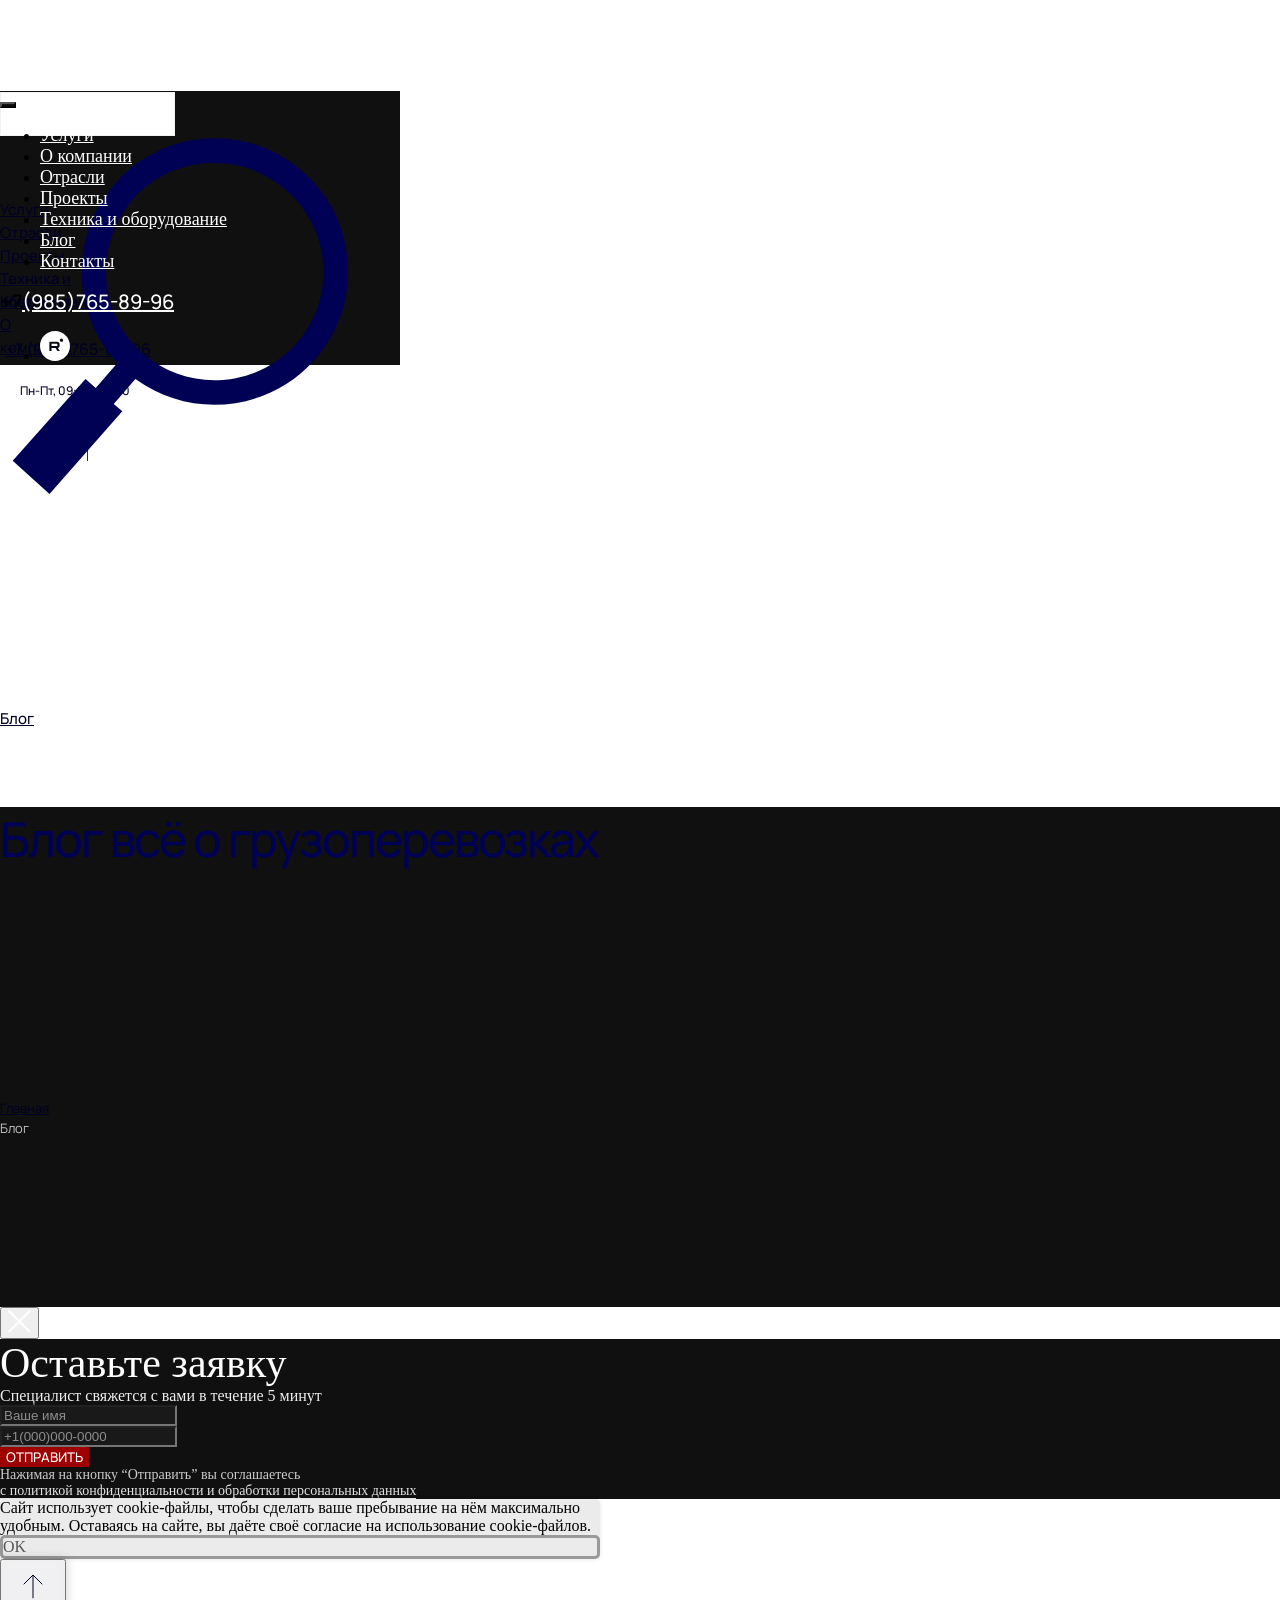
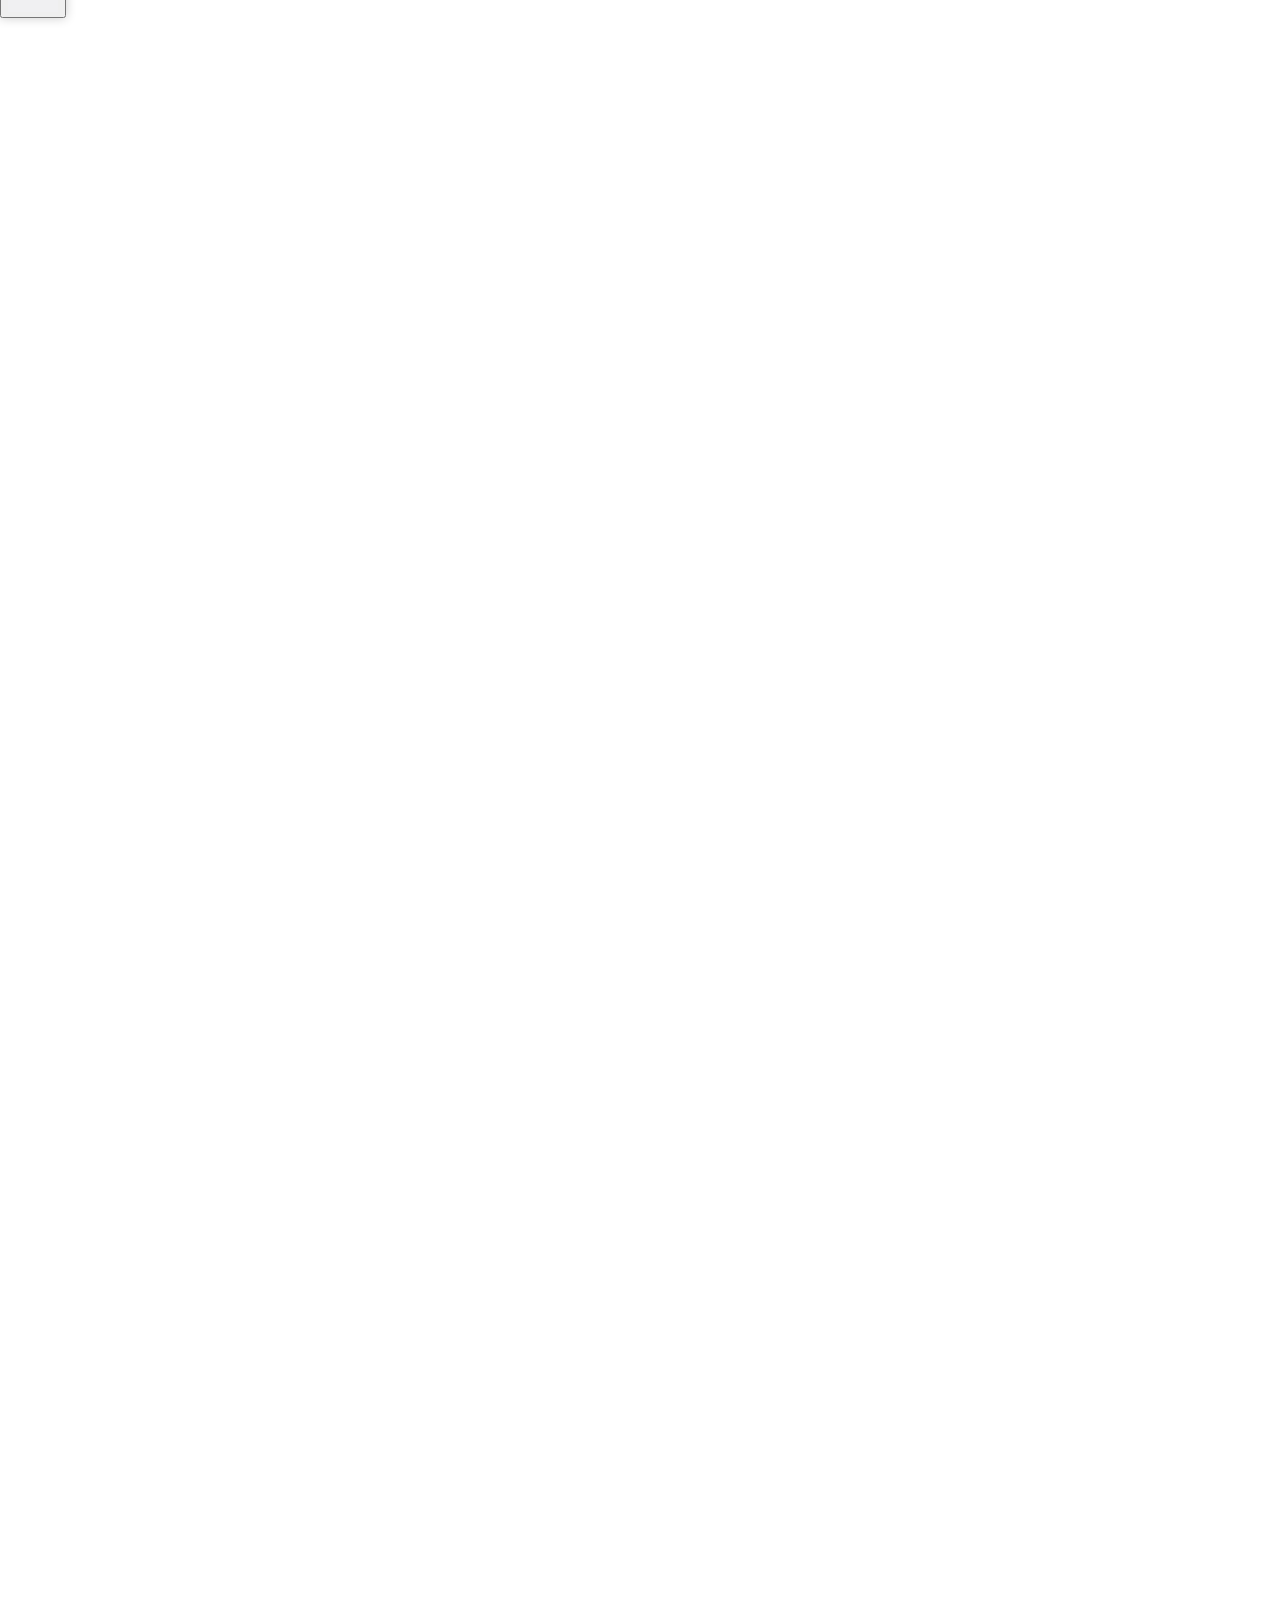
==== commit 01afc709: "Add files via upload" ====
--- a/blog.html
+++ b/blog.html
@@ -1,4 +1,4 @@
-<!DOCTYPE html> <html> <head> <meta charset="utf-8" /> <meta http-equiv="Content-Type" content="text/html; charset=utf-8" /> <meta name="viewport" content="width=device-width, initial-scale=1.0" /> <meta name="yandex-verification" content="7648b13431cf0b33" /> <!--metatextblock--> <title>Блог компании Титан-1</title> <meta name="description" content="Блог компании Титан-1 ☎ +7 (931) 111-0-112 ✔️ Выполним задачи любого уровня сложности, разрабатывая индивидуальные инженерные решения для перевозок крупногабаритных и тяжеловесных грузов ★★★ Обращайтесь консультация бесплатно ❗" /> <meta property="og:url" content="https://titan-1.ru/blog" /> <meta property="og:title" content="Блог" /> <meta property="og:description" content="Блог всё о грузоперевозках" /> <meta property="og:type" content="website" /> <link rel="canonical" href="blog.html"> <!--/metatextblock--> <meta name="format-detection" content="telephone=no" /> <meta http-equiv="x-dns-prefetch-control" content="on"> <link rel="dns-prefetch" href="https://ws.tildacdn.com"> <link rel="dns-prefetch" href="https://static.tildacdn.com"> <!--favicons--> <link rel="icon" type="image/x-icon" sizes="32x32" href="https://static.tildacdn.com/tild3336-3438-4132-b736-303166326530/titan-1_favicon.svg" media="(prefers-color-scheme: light)"/> <link rel="icon" type="image/x-icon" sizes="32x32" href="https://static.tildacdn.com/tild3265-6465-4565-a565-646432323664/titan-1_favicon_whit.svg" media="(prefers-color-scheme: dark)"/> <link rel="icon" type="image/svg+xml" sizes="any" href="https://static.tildacdn.com/tild3734-3866-4434-b933-393663383332/titan-1_favicon.svg"> <link rel="apple-touch-icon" type="image/png" href="https://static.tildacdn.com/tild6231-3735-4333-b534-376336306336/titan-1_favicon.png"> <link rel="icon" type="image/png" sizes="192x192" href="https://static.tildacdn.com/tild6231-3735-4333-b534-376336306336/titan-1_favicon.png"> <!--/favicons--> <!-- Assets --> <script src="https://neo.tildacdn.com/js/tilda-fallback-1.0.min.js" async charset="utf-8"></script> <link rel="stylesheet" href="https://static.tildacdn.com/css/tilda-grid-3.0.min.css" type="text/css" media="all" onerror="this.loaderr='y';"/> <link rel="stylesheet" href="https://static.tildacdn.com/ws/project7784959/tilda-blocks-page47024467.min.css?t=1776852144" type="text/css" media="all" onerror="this.loaderr='y';" /> <link rel="preconnect" href="https://fonts.gstatic.com"> <link href="https://fonts.googleapis.com/css2?family=Manrope:wght@300;400;500;600;700&subset=latin,cyrillic&display=swap" rel="stylesheet"> <link rel="stylesheet" href="https://static.tildacdn.com/css/tilda-animation-2.0.min.css" type="text/css" media="all" onerror="this.loaderr='y';" /> <link rel="stylesheet" href="https://static.tildacdn.com/css/tilda-popup-1.1.min.css" type="text/css" media="print" onload="this.media='all';" onerror="this.loaderr='y';" /> <noscript><link rel="stylesheet" href="https://static.tildacdn.com/css/tilda-popup-1.1.min.css" type="text/css" media="all" /></noscript> <link rel="stylesheet" href="https://static.tildacdn.com/css/tilda-feed-1.1.min.css" type="text/css" media="all" onerror="this.loaderr='y';" /> <link rel="stylesheet" href="https://static.tildacdn.com/css/tilda-slds-1.4.min.css" type="text/css" media="print" onload="this.media='all';" onerror="this.loaderr='y';" /> <noscript><link rel="stylesheet" href="https://static.tildacdn.com/css/tilda-slds-1.4.min.css" type="text/css" media="all" /></noscript> <link rel="stylesheet" href="https://static.tildacdn.com/css/tilda-forms-1.0.min.css" type="text/css" media="all" onerror="this.loaderr='y';" /> <link rel="stylesheet" href="https://static.tildacdn.com/css/tilda-menu-widgeticons-1.0.min.css" type="text/css" media="all" onerror="this.loaderr='y';" /> <script nomodule src="https://static.tildacdn.com/js/tilda-polyfill-1.0.min.js" charset="utf-8"></script> <script type="text/javascript">function t_onReady(func) {if(document.readyState!='loading') {func();} else {document.addEventListener('DOMContentLoaded',func);}}
+<!DOCTYPE html> <html> <head> <meta charset="utf-8" /> <meta http-equiv="Content-Type" content="text/html; charset=utf-8" /> <meta name="viewport" content="width=device-width, initial-scale=1.0" /> <meta name="yandex-verification" content="7648b13431cf0b33" /> <!--metatextblock--> <title>Блог компании Титан-1</title> <meta name="description" content="Блог компании Титан-1 ☎ +7 (931) 111-0-112 ✔️ Выполним задачи любого уровня сложности, разрабатывая индивидуальные инженерные решения для перевозок крупногабаритных и тяжеловесных грузов ★★★ Обращайтесь консультация бесплатно ❗" /> <meta property="og:url" content="https://titan-1.cc.cd/blog" /> <meta property="og:title" content="Блог" /> <meta property="og:description" content="Блог всё о грузоперевозках" /> <meta property="og:type" content="website" /> <link rel="canonical" href="blog.html"> <!--/metatextblock--> <meta name="format-detection" content="telephone=no" /> <meta http-equiv="x-dns-prefetch-control" content="on"> <link rel="dns-prefetch" href="https://ws.tildacdn.com"> <link rel="dns-prefetch" href="https://static.tildacdn.com"> <!--favicons--> <link rel="icon" type="image/x-icon" sizes="32x32" href="https://static.tildacdn.com/tild3336-3438-4132-b736-303166326530/titan-1_favicon.svg" media="(prefers-color-scheme: light)"/> <link rel="icon" type="image/x-icon" sizes="32x32" href="https://static.tildacdn.com/tild3265-6465-4565-a565-646432323664/titan-1_favicon_whit.svg" media="(prefers-color-scheme: dark)"/> <link rel="icon" type="image/svg+xml" sizes="any" href="https://static.tildacdn.com/tild3734-3866-4434-b933-393663383332/titan-1_favicon.svg"> <link rel="apple-touch-icon" type="image/png" href="https://static.tildacdn.com/tild6231-3735-4333-b534-376336306336/titan-1_favicon.png"> <link rel="icon" type="image/png" sizes="192x192" href="https://static.tildacdn.com/tild6231-3735-4333-b534-376336306336/titan-1_favicon.png"> <!--/favicons--> <!-- Assets --> <script src="https://neo.tildacdn.com/js/tilda-fallback-1.0.min.js" async charset="utf-8"></script> <link rel="stylesheet" href="https://static.tildacdn.com/css/tilda-grid-3.0.min.css" type="text/css" media="all" onerror="this.loaderr='y';"/> <link rel="stylesheet" href="https://static.tildacdn.com/ws/project7784959/tilda-blocks-page47024467.min.css?t=1776852144" type="text/css" media="all" onerror="this.loaderr='y';" /> <link rel="preconnect" href="https://fonts.gstatic.com"> <link href="https://fonts.googleapis.com/css2?family=Manrope:wght@300;400;500;600;700&subset=latin,cyrillic&display=swap" rel="stylesheet"> <link rel="stylesheet" href="https://static.tildacdn.com/css/tilda-animation-2.0.min.css" type="text/css" media="all" onerror="this.loaderr='y';" /> <link rel="stylesheet" href="https://static.tildacdn.com/css/tilda-popup-1.1.min.css" type="text/css" media="print" onload="this.media='all';" onerror="this.loaderr='y';" /> <noscript><link rel="stylesheet" href="https://static.tildacdn.com/css/tilda-popup-1.1.min.css" type="text/css" media="all" /></noscript> <link rel="stylesheet" href="https://static.tildacdn.com/css/tilda-feed-1.1.min.css" type="text/css" media="all" onerror="this.loaderr='y';" /> <link rel="stylesheet" href="https://static.tildacdn.com/css/tilda-slds-1.4.min.css" type="text/css" media="print" onload="this.media='all';" onerror="this.loaderr='y';" /> <noscript><link rel="stylesheet" href="https://static.tildacdn.com/css/tilda-slds-1.4.min.css" type="text/css" media="all" /></noscript> <link rel="stylesheet" href="https://static.tildacdn.com/css/tilda-forms-1.0.min.css" type="text/css" media="all" onerror="this.loaderr='y';" /> <link rel="stylesheet" href="https://static.tildacdn.com/css/tilda-menu-widgeticons-1.0.min.css" type="text/css" media="all" onerror="this.loaderr='y';" /> <script nomodule src="https://static.tildacdn.com/js/tilda-polyfill-1.0.min.js" charset="utf-8"></script> <script type="text/javascript">function t_onReady(func) {if(document.readyState!='loading') {func();} else {document.addEventListener('DOMContentLoaded',func);}}
 function t_onFuncLoad(funcName,okFunc,time) {if(typeof window[funcName]==='function') {okFunc();} else {setTimeout(function() {t_onFuncLoad(funcName,okFunc,time);},(time||100));}}function t_throttle(fn,threshhold,scope) {return function() {fn.apply(scope||this,arguments);};}function t396_initialScale(t){var e=document.getElementById("rec"+t);if(e){var i=e.querySelector(".t396__artboard");if(i){window.tn_scale_initial_window_width||(window.tn_scale_initial_window_width=document.documentElement.clientWidth);var a=window.tn_scale_initial_window_width,r=[],n,l=i.getAttribute("data-artboard-screens");if(l){l=l.split(",");for(var o=0;o<l.length;o++)r[o]=parseInt(l[o],10)}else r=[320,480,640,960,1200];for(var o=0;o<r.length;o++){var d=r[o];a>=d&&(n=d)}var _="edit"===window.allrecords.getAttribute("data-tilda-mode"),c="center"===t396_getFieldValue(i,"valign",n,r),s="grid"===t396_getFieldValue(i,"upscale",n,r),w=t396_getFieldValue(i,"height_vh",n,r),g=t396_getFieldValue(i,"height",n,r),u=!!window.opr&&!!window.opr.addons||!!window.opera||-1!==navigator.userAgent.indexOf(" OPR/");if(!_&&c&&!s&&!w&&g&&!u){var h=parseFloat((a/n).toFixed(3)),f=[i,i.querySelector(".t396__carrier"),i.querySelector(".t396__filter")],v=Math.floor(parseInt(g,10)*h)+"px",p;i.style.setProperty("--initial-scale-height",v);for(var o=0;o<f.length;o++)f[o].style.setProperty("height","var(--initial-scale-height)");t396_scaleInitial__getElementsToScale(i).forEach((function(t){t.style.zoom=h}))}}}}function t396_scaleInitial__getElementsToScale(t){return t?Array.prototype.slice.call(t.children).filter((function(t){return t&&(t.classList.contains("t396__elem")||t.classList.contains("t396__group"))})):[]}function t396_getFieldValue(t,e,i,a){var r,n=a[a.length-1];if(!(r=i===n?t.getAttribute("data-artboard-"+e):t.getAttribute("data-artboard-"+e+"-res-"+i)))for(var l=0;l<a.length;l++){var o=a[l];if(!(o<=i)&&(r=o===n?t.getAttribute("data-artboard-"+e):t.getAttribute("data-artboard-"+e+"-res-"+o)))break}return r}window.TN_SCALE_INITIAL_VER="1.0",window.tn_scale_initial_window_width=null;</script> <script src="https://static.tildacdn.com/js/jquery-1.10.2.min.js" charset="utf-8" onerror="this.loaderr='y';"></script> <script src="https://static.tildacdn.com/js/tilda-scripts-3.0.min.js" charset="utf-8" defer onerror="this.loaderr='y';"></script> <script src="https://static.tildacdn.com/ws/project7784959/tilda-blocks-page47024467.min.js?t=1776852144" charset="utf-8" async onerror="this.loaderr='y';"></script> <script src="https://static.tildacdn.com/js/tilda-lazyload-1.0.min.js" charset="utf-8" async onerror="this.loaderr='y';"></script> <script src="https://static.tildacdn.com/js/tilda-animation-2.0.min.js" charset="utf-8" async onerror="this.loaderr='y';"></script> <script src="https://static.tildacdn.com/js/tilda-zero-1.1.min.js" charset="utf-8" async onerror="this.loaderr='y';"></script> <script src="https://static.tildacdn.com/js/tilda-feed-1.1.min.js" charset="utf-8" async onerror="this.loaderr='y';"></script> <script src="https://static.tildacdn.com/js/tilda-slds-1.4.min.js" charset="utf-8" async onerror="this.loaderr='y';"></script> <script src="https://static.tildacdn.com/js/hammer.min.js" charset="utf-8" async onerror="this.loaderr='y';"></script> <script src="https://static.tildacdn.com/js/tilda-menu-1.0.min.js" charset="utf-8" async onerror="this.loaderr='y';"></script> <script src="https://static.tildacdn.com/js/tilda-menu-widgeticons-1.0.min.js" charset="utf-8" async onerror="this.loaderr='y';"></script> <script src="https://static.tildacdn.com/js/tilda-popup-1.0.min.js" charset="utf-8" async onerror="this.loaderr='y';"></script> <script src="https://static.tildacdn.com/js/tilda-forms-1.0.min.js" charset="utf-8" async onerror="this.loaderr='y';"></script> <script src="https://static.tildacdn.com/js/tilda-zero-forms-1.0.min.js" charset="utf-8" async onerror="this.loaderr='y';"></script> <script src="https://static.tildacdn.com/js/tilda-animation-sbs-1.0.min.js" charset="utf-8" async onerror="this.loaderr='y';"></script> <script src="https://static.tildacdn.com/js/tilda-zero-scale-1.0.min.js" charset="utf-8" async onerror="this.loaderr='y';"></script> <script src="https://static.tildacdn.com/js/tilda-skiplink-1.0.min.js" charset="utf-8" async onerror="this.loaderr='y';"></script> <script src="https://static.tildacdn.com/js/tilda-events-1.0.min.js" charset="utf-8" async onerror="this.loaderr='y';"></script> <!-- nominify begin --><meta name="google-site-verification" content="UZShu1niKLk84uFcO-FVJx3WVM7cpMxiiZ5kRpmUTmI" /> <!-- Yandex.Metrika counter 95854518 --> <script>
   window.addEventListener("load", function() {
     setTimeout(() => {
@@ -6,10 +6,10 @@
     }, 2500)
   });
 </script> <!-- / Yandex.Metrika counter 95854518 --><!-- nominify end --><script type="text/javascript">window.dataLayer=window.dataLayer||[];</script> <script type="text/javascript">(function() {if((/bot|google|yandex|baidu|bing|msn|duckduckbot|teoma|slurp|crawler|spider|robot|crawling|facebook/i.test(navigator.userAgent))===false&&typeof(sessionStorage)!='undefined'&&sessionStorage.getItem('visited')!=='y'&&document.visibilityState){var style=document.createElement('style');style.type='text/css';style.innerHTML='@media screen and (min-width: 980px) {.t-records {opacity: 0;}.t-records_animated {-webkit-transition: opacity ease-in-out .2s;-moz-transition: opacity ease-in-out .2s;-o-transition: opacity ease-in-out .2s;transition: opacity ease-in-out .2s;}.t-records.t-records_visible {opacity: 1;}}';document.getElementsByTagName('head')[0].appendChild(style);function t_setvisRecs(){var alr=document.querySelectorAll('.t-records');Array.prototype.forEach.call(alr,function(el) {el.classList.add("t-records_animated");});setTimeout(function() {Array.prototype.forEach.call(alr,function(el) {el.classList.add("t-records_visible");});sessionStorage.setItem("visited","y");},400);}
-document.addEventListener('DOMContentLoaded',t_setvisRecs);}})();</script></head> <body class="t-body" style="margin:0;"> <!--allrecords--> <div id="allrecords" class="t-records" data-hook="blocks-collection-content-node" data-tilda-project-id="7784959" data-tilda-page-id="47024467" data-tilda-page-alias="blog" data-tilda-formskey="71aea5ee881aec0d23d88a8a87784959" data-tilda-cookie="no" data-tilda-lazy="yes" data-tilda-root-zone="com" data-tilda-project-headcode="yes" data-tilda-project-country="RU"> <!--header--> <header id="t-header" class="t-records" data-hook="blocks-collection-content-node" data-tilda-project-id="7784959" data-tilda-page-id="39596035" data-tilda-formskey="71aea5ee881aec0d23d88a8a87784959" data-tilda-cookie="no" data-tilda-lazy="yes" data-tilda-root-zone="com" data-tilda-project-headcode="yes" data-tilda-project-country="RU"> <div id="rec644406325" class="r t-rec t-rec_pb_0" style="padding-bottom:0px; " data-animationappear="off" data-record-type="396"> <!-- T396 --> <style>#rec644406325 .t396__artboard {height:90px;background-color:#ffffff;}#rec644406325 .t396__filter {height:90px;}#rec644406325 .t396__carrier{height:90px;background-position:center center;background-attachment:scroll;background-size:cover;background-repeat:no-repeat;}@media screen and (max-width:1919px) {#rec644406325 .t396__artboard,#rec644406325 .t396__filter,#rec644406325 .t396__carrier {height:90px;}#rec644406325 .t396__filter {}#rec644406325 .t396__carrier {background-attachment:scroll;}}@media screen and (max-width:1199px) {#rec644406325 .t396__artboard,#rec644406325 .t396__filter,#rec644406325 .t396__carrier {height:88px;}#rec644406325 .t396__filter {}#rec644406325 .t396__carrier {background-attachment:scroll;}}@media screen and (max-width:959px) {#rec644406325 .t396__artboard,#rec644406325 .t396__filter,#rec644406325 .t396__carrier {height:68px;}#rec644406325 .t396__filter {}#rec644406325 .t396__carrier {background-attachment:scroll;}}@media screen and (max-width:639px) {#rec644406325 .t396__artboard,#rec644406325 .t396__filter,#rec644406325 .t396__carrier {height:68px;}#rec644406325 .t396__filter {}#rec644406325 .t396__carrier {background-attachment:scroll;}}@media screen and (max-width:479px) {#rec644406325 .t396__artboard,#rec644406325 .t396__filter,#rec644406325 .t396__carrier {height:68px;}#rec644406325 .t396__filter {}#rec644406325 .t396__carrier {background-attachment:scroll;}}#rec644406325 .tn-elem[data-elem-id="1694001238912"]{z-index:3;top:27px;;left:calc(50% - 960px + 50px);;width:195px;height:auto;}#rec644406325 .tn-elem[data-elem-id="1694001238912"] .tn-atom{border-radius:0px 0px 0px 0px;background-position:center center;border-width:var(--t396-borderwidth,0);border-style:var(--t396-borderstyle,solid);border-color:var(--t396-bordercolor,transparent);transition:background-color var(--t396-speedhover,0s) ease-in-out,color var(--t396-speedhover,0s) ease-in-out,border-color var(--t396-speedhover,0s) ease-in-out,box-shadow var(--t396-shadowshoverspeed,0.2s) ease-in-out;}#rec644406325 .tn-elem[data-elem-id="1694001238912"] .tn-atom__img{border-radius:0px 0px 0px 0px;object-position:center center;}@media screen and (max-width:1919px){#rec644406325 .tn-elem[data-elem-id="1694001238912"]{display:table;left:calc(50% - 600px + 20px);;height:auto;}}@media screen and (max-width:1199px){#rec644406325 .tn-elem[data-elem-id="1694001238912"]{display:table;top:30px;;left:calc(50% - 480px + 10px);;width:150px;height:auto;}}@media screen and (max-width:959px){#rec644406325 .tn-elem[data-elem-id="1694001238912"]{display:table;top:20px;;height:auto;}}@media screen and (max-width:639px){#rec644406325 .tn-elem[data-elem-id="1694001238912"]{display:table;height:auto;}}@media screen and (max-width:479px){#rec644406325 .tn-elem[data-elem-id="1694001238912"]{display:table;left:calc(50% - 160px + 20px);;height:auto;}}#rec644406325 .tn-elem[data-elem-id="1694090446959"]{color:#000024;text-align:left;z-index:3;top:34px;;left:calc(50% - 24.5px + -338px);;width:49px;height:23px;}#rec644406325 .tn-elem[data-elem-id="1694090446959"] .tn-atom{color:#000024;font-size:15px;font-family:var(--t-text-font,Arial);line-height:1.55;font-weight:500;border-radius:30px 30px 30px 30px;background-position:center center;--t396-speedhover:0.2s;transition:background-color var(--t396-speedhover,0s) ease-in-out,color var(--t396-speedhover,0s) ease-in-out,border-color var(--t396-speedhover,0s) ease-in-out,box-shadow var(--t396-shadowshoverspeed,0.2s) ease-in-out;-webkit-box-pack:start;-ms-flex-pack:start;justify-content:flex-start;}#rec644406325 .tn-elem[data-elem-id="1694090446959"] .tn-atom::after{display:none;}#rec644406325 .tn-elem[data-elem-id="1694090446959"] .tn-atom .tn-atom__button-content{column-gap:10px;padding:0px 0px 0px 0px;}#rec644406325 .tn-elem[data-elem-id="1694090446959"] .tn-atom .tn-atom__button-text{transition:color var(--t396-speedhover,0s) ease-in-out;color:#000024;}#rec644406325 .tn-elem[data-elem-id="1694090446959"] .tn-atom .tn-atom__button-border::before{display:none;}#rec644406325 .tn-elem[data-elem-id="1694090446959"] .tn-atom .tn-atom__button-border::after{display:none;}@media (hover),(min-width:0\0){#rec644406325 .tn-elem[data-elem-id="1694090446959"] .tn-atom:hover::after{opacity:0;}#rec644406325 .tn-elem[data-elem-id="1694090446959"] .tn-atom:hover{animation-name:none;}}@media screen and (max-width:1919px){#rec644406325 .tn-elem[data-elem-id="1694090446959"]{display:block;top:34px;;left:calc(50% - 24.5px + -320px);;width:px;}#rec644406325 .tn-elem[data-elem-id="1694090446959"] .tn-atom{white-space:normal;background-size:cover;}#rec644406325 .tn-elem[data-elem-id="1694090446959"] .tn-atom::after{display:none;}#rec644406325 .tn-elem[data-elem-id="1694090446959"] .tn-atom .tn-atom__button-text{overflow:visible;}#rec644406325 .tn-elem[data-elem-id="1694090446959"] .tn-atom .tn-atom__button-border::before{display:none;}#rec644406325 .tn-elem[data-elem-id="1694090446959"] .tn-atom .tn-atom__button-border::after{display:none;}@media (hover),(min-width:0\0){#rec644406325 .tn-elem[data-elem-id="1694090446959"] .tn-atom:hover::after{opacity:0;}#rec644406325 .tn-elem[data-elem-id="1694090446959"] .tn-atom:hover{animation-name:none;}}}@media screen and (max-width:1199px){#rec644406325 .tn-elem[data-elem-id="1694090446959"]{display:block;top:-156px;;left:calc(50% - 24.5px + -378px);;width:px;}#rec644406325 .tn-elem[data-elem-id="1694090446959"] .tn-atom{white-space:normal;background-size:cover;}#rec644406325 .tn-elem[data-elem-id="1694090446959"] .tn-atom::after{display:none;}#rec644406325 .tn-elem[data-elem-id="1694090446959"] .tn-atom .tn-atom__button-text{overflow:visible;}#rec644406325 .tn-elem[data-elem-id="1694090446959"] .tn-atom .tn-atom__button-border::before{display:none;}#rec644406325 .tn-elem[data-elem-id="1694090446959"] .tn-atom .tn-atom__button-border::after{display:none;}@media (hover),(min-width:0\0){#rec644406325 .tn-elem[data-elem-id="1694090446959"] .tn-atom:hover::after{opacity:0;}#rec644406325 .tn-elem[data-elem-id="1694090446959"] .tn-atom:hover{animation-name:none;}}}@media screen and (max-width:959px){#rec644406325 .tn-elem[data-elem-id="1694090446959"]{display:block;width:px;}#rec644406325 .tn-elem[data-elem-id="1694090446959"] .tn-atom{white-space:normal;background-size:cover;}#rec644406325 .tn-elem[data-elem-id="1694090446959"] .tn-atom::after{display:none;}#rec644406325 .tn-elem[data-elem-id="1694090446959"] .tn-atom .tn-atom__button-text{overflow:visible;}#rec644406325 .tn-elem[data-elem-id="1694090446959"] .tn-atom .tn-atom__button-border::before{display:none;}#rec644406325 .tn-elem[data-elem-id="1694090446959"] .tn-atom .tn-atom__button-border::after{display:none;}@media (hover),(min-width:0\0){#rec644406325 .tn-elem[data-elem-id="1694090446959"] .tn-atom:hover::after{opacity:0;}#rec644406325 .tn-elem[data-elem-id="1694090446959"] .tn-atom:hover{animation-name:none;}}}@media screen and (max-width:639px){#rec644406325 .tn-elem[data-elem-id="1694090446959"]{display:block;width:px;}#rec644406325 .tn-elem[data-elem-id="1694090446959"] .tn-atom{white-space:normal;background-size:cover;}#rec644406325 .tn-elem[data-elem-id="1694090446959"] .tn-atom::after{display:none;}#rec644406325 .tn-elem[data-elem-id="1694090446959"] .tn-atom .tn-atom__button-text{overflow:visible;}#rec644406325 .tn-elem[data-elem-id="1694090446959"] .tn-atom .tn-atom__button-border::before{display:none;}#rec644406325 .tn-elem[data-elem-id="1694090446959"] .tn-atom .tn-atom__button-border::after{display:none;}@media (hover),(min-width:0\0){#rec644406325 .tn-elem[data-elem-id="1694090446959"] .tn-atom:hover::after{opacity:0;}#rec644406325 .tn-elem[data-elem-id="1694090446959"] .tn-atom:hover{animation-name:none;}}}@media screen and (max-width:479px){#rec644406325 .tn-elem[data-elem-id="1694090446959"]{display:block;width:px;}#rec644406325 .tn-elem[data-elem-id="1694090446959"] .tn-atom{white-space:normal;background-size:cover;}#rec644406325 .tn-elem[data-elem-id="1694090446959"] .tn-atom::after{display:none;}#rec644406325 .tn-elem[data-elem-id="1694090446959"] .tn-atom .tn-atom__button-text{overflow:visible;}#rec644406325 .tn-elem[data-elem-id="1694090446959"] .tn-atom .tn-atom__button-border::before{display:none;}#rec644406325 .tn-elem[data-elem-id="1694090446959"] .tn-atom .tn-atom__button-border::after{display:none;}@media (hover),(min-width:0\0){#rec644406325 .tn-elem[data-elem-id="1694090446959"] .tn-atom:hover::after{opacity:0;}#rec644406325 .tn-elem[data-elem-id="1694090446959"] .tn-atom:hover{animation-name:none;}}}#rec644406325 .tn-elem[data-elem-id="1694090446966"]{color:#000024;text-align:left;z-index:3;top:34px;;left:calc(50% - 31px + -128px);;width:62px;height:23px;}#rec644406325 .tn-elem[data-elem-id="1694090446966"] .tn-atom{color:#000024;font-size:15px;font-family:var(--t-text-font,Arial);line-height:1.55;font-weight:500;border-radius:30px 30px 30px 30px;background-position:center center;--t396-speedhover:0.2s;transition:background-color var(--t396-speedhover,0s) ease-in-out,color var(--t396-speedhover,0s) ease-in-out,border-color var(--t396-speedhover,0s) ease-in-out,box-shadow var(--t396-shadowshoverspeed,0.2s) ease-in-out;-webkit-box-pack:start;-ms-flex-pack:start;justify-content:flex-start;}#rec644406325 .tn-elem[data-elem-id="1694090446966"] .tn-atom::after{display:none;}#rec644406325 .tn-elem[data-elem-id="1694090446966"] .tn-atom .tn-atom__button-content{column-gap:10px;padding:0px 0px 0px 0px;}#rec644406325 .tn-elem[data-elem-id="1694090446966"] .tn-atom .tn-atom__button-text{transition:color var(--t396-speedhover,0s) ease-in-out;color:#000024;}#rec644406325 .tn-elem[data-elem-id="1694090446966"] .tn-atom .tn-atom__button-border::before{display:none;}#rec644406325 .tn-elem[data-elem-id="1694090446966"] .tn-atom .tn-atom__button-border::after{display:none;}@media (hover),(min-width:0\0){#rec644406325 .tn-elem[data-elem-id="1694090446966"] .tn-atom:hover::after{opacity:0;}#rec644406325 .tn-elem[data-elem-id="1694090446966"] .tn-atom:hover{animation-name:none;}}@media screen and (max-width:1919px){#rec644406325 .tn-elem[data-elem-id="1694090446966"]{display:block;top:34px;;left:calc(50% - 31px + -125px);;width:px;}#rec644406325 .tn-elem[data-elem-id="1694090446966"] .tn-atom{white-space:normal;background-size:cover;}#rec644406325 .tn-elem[data-elem-id="1694090446966"] .tn-atom::after{display:none;}#rec644406325 .tn-elem[data-elem-id="1694090446966"] .tn-atom .tn-atom__button-text{overflow:visible;}#rec644406325 .tn-elem[data-elem-id="1694090446966"] .tn-atom .tn-atom__button-border::before{display:none;}#rec644406325 .tn-elem[data-elem-id="1694090446966"] .tn-atom .tn-atom__button-border::after{display:none;}@media (hover),(min-width:0\0){#rec644406325 .tn-elem[data-elem-id="1694090446966"] .tn-atom:hover::after{opacity:0;}#rec644406325 .tn-elem[data-elem-id="1694090446966"] .tn-atom:hover{animation-name:none;}}}@media screen and (max-width:1199px){#rec644406325 .tn-elem[data-elem-id="1694090446966"]{display:block;top:-156px;;left:calc(50% - 31px + -183px);;width:px;}#rec644406325 .tn-elem[data-elem-id="1694090446966"] .tn-atom{white-space:normal;background-size:cover;}#rec644406325 .tn-elem[data-elem-id="1694090446966"] .tn-atom::after{display:none;}#rec644406325 .tn-elem[data-elem-id="1694090446966"] .tn-atom .tn-atom__button-text{overflow:visible;}#rec644406325 .tn-elem[data-elem-id="1694090446966"] .tn-atom .tn-atom__button-border::before{display:none;}#rec644406325 .tn-elem[data-elem-id="1694090446966"] .tn-atom .tn-atom__button-border::after{display:none;}@media (hover),(min-width:0\0){#rec644406325 .tn-elem[data-elem-id="1694090446966"] .tn-atom:hover::after{opacity:0;}#rec644406325 .tn-elem[data-elem-id="1694090446966"] .tn-atom:hover{animation-name:none;}}}@media screen and (max-width:959px){#rec644406325 .tn-elem[data-elem-id="1694090446966"]{display:block;width:px;}#rec644406325 .tn-elem[data-elem-id="1694090446966"] .tn-atom{white-space:normal;background-size:cover;}#rec644406325 .tn-elem[data-elem-id="1694090446966"] .tn-atom::after{display:none;}#rec644406325 .tn-elem[data-elem-id="1694090446966"] .tn-atom .tn-atom__button-text{overflow:visible;}#rec644406325 .tn-elem[data-elem-id="1694090446966"] .tn-atom .tn-atom__button-border::before{display:none;}#rec644406325 .tn-elem[data-elem-id="1694090446966"] .tn-atom .tn-atom__button-border::after{display:none;}@media (hover),(min-width:0\0){#rec644406325 .tn-elem[data-elem-id="1694090446966"] .tn-atom:hover::after{opacity:0;}#rec644406325 .tn-elem[data-elem-id="1694090446966"] .tn-atom:hover{animation-name:none;}}}@media screen and (max-width:639px){#rec644406325 .tn-elem[data-elem-id="1694090446966"]{display:block;width:px;}#rec644406325 .tn-elem[data-elem-id="1694090446966"] .tn-atom{white-space:normal;background-size:cover;}#rec644406325 .tn-elem[data-elem-id="1694090446966"] .tn-atom::after{display:none;}#rec644406325 .tn-elem[data-elem-id="1694090446966"] .tn-atom .tn-atom__button-text{overflow:visible;}#rec644406325 .tn-elem[data-elem-id="1694090446966"] .tn-atom .tn-atom__button-border::before{display:none;}#rec644406325 .tn-elem[data-elem-id="1694090446966"] .tn-atom .tn-atom__button-border::after{display:none;}@media (hover),(min-width:0\0){#rec644406325 .tn-elem[data-elem-id="1694090446966"] .tn-atom:hover::after{opacity:0;}#rec644406325 .tn-elem[data-elem-id="1694090446966"] .tn-atom:hover{animation-name:none;}}}@media screen and (max-width:479px){#rec644406325 .tn-elem[data-elem-id="1694090446966"]{display:block;width:px;}#rec644406325 .tn-elem[data-elem-id="1694090446966"] .tn-atom{white-space:normal;background-size:cover;}#rec644406325 .tn-elem[data-elem-id="1694090446966"] .tn-atom::after{display:none;}#rec644406325 .tn-elem[data-elem-id="1694090446966"] .tn-atom .tn-atom__button-text{overflow:visible;}#rec644406325 .tn-elem[data-elem-id="1694090446966"] .tn-atom .tn-atom__button-border::before{display:none;}#rec644406325 .tn-elem[data-elem-id="1694090446966"] .tn-atom .tn-atom__button-border::after{display:none;}@media (hover),(min-width:0\0){#rec644406325 .tn-elem[data-elem-id="1694090446966"] .tn-atom:hover::after{opacity:0;}#rec644406325 .tn-elem[data-elem-id="1694090446966"] .tn-atom:hover{animation-name:none;}}}#rec644406325 .tn-elem[data-elem-id="1694090446970"]{color:#000024;text-align:left;z-index:3;top:34px;;left:calc(50% - 31.5px + -30px);;width:63px;height:23px;}#rec644406325 .tn-elem[data-elem-id="1694090446970"] .tn-atom{color:#000024;font-size:15px;font-family:var(--t-text-font,Arial);line-height:1.55;font-weight:500;border-radius:30px 30px 30px 30px;background-position:center center;--t396-speedhover:0.2s;transition:background-color var(--t396-speedhover,0s) ease-in-out,color var(--t396-speedhover,0s) ease-in-out,border-color var(--t396-speedhover,0s) ease-in-out,box-shadow var(--t396-shadowshoverspeed,0.2s) ease-in-out;-webkit-box-pack:start;-ms-flex-pack:start;justify-content:flex-start;}#rec644406325 .tn-elem[data-elem-id="1694090446970"] .tn-atom::after{display:none;}#rec644406325 .tn-elem[data-elem-id="1694090446970"] .tn-atom .tn-atom__button-content{column-gap:10px;padding:0px 0px 0px 0px;}#rec644406325 .tn-elem[data-elem-id="1694090446970"] .tn-atom .tn-atom__button-text{transition:color var(--t396-speedhover,0s) ease-in-out;color:#000024;}#rec644406325 .tn-elem[data-elem-id="1694090446970"] .tn-atom .tn-atom__button-border::before{display:none;}#rec644406325 .tn-elem[data-elem-id="1694090446970"] .tn-atom .tn-atom__button-border::after{display:none;}@media (hover),(min-width:0\0){#rec644406325 .tn-elem[data-elem-id="1694090446970"] .tn-atom:hover::after{opacity:0;}#rec644406325 .tn-elem[data-elem-id="1694090446970"] .tn-atom:hover{animation-name:none;}}@media screen and (max-width:1919px){#rec644406325 .tn-elem[data-elem-id="1694090446970"]{display:block;top:34px;;left:calc(50% - 31.5px + -31px);;width:px;}#rec644406325 .tn-elem[data-elem-id="1694090446970"] .tn-atom{white-space:normal;background-size:cover;}#rec644406325 .tn-elem[data-elem-id="1694090446970"] .tn-atom::after{display:none;}#rec644406325 .tn-elem[data-elem-id="1694090446970"] .tn-atom .tn-atom__button-text{overflow:visible;}#rec644406325 .tn-elem[data-elem-id="1694090446970"] .tn-atom .tn-atom__button-border::before{display:none;}#rec644406325 .tn-elem[data-elem-id="1694090446970"] .tn-atom .tn-atom__button-border::after{display:none;}@media (hover),(min-width:0\0){#rec644406325 .tn-elem[data-elem-id="1694090446970"] .tn-atom:hover::after{opacity:0;}#rec644406325 .tn-elem[data-elem-id="1694090446970"] .tn-atom:hover{animation-name:none;}}}@media screen and (max-width:1199px){#rec644406325 .tn-elem[data-elem-id="1694090446970"]{display:block;top:-156px;;left:calc(50% - 31.5px + -89px);;width:px;}#rec644406325 .tn-elem[data-elem-id="1694090446970"] .tn-atom{white-space:normal;background-size:cover;}#rec644406325 .tn-elem[data-elem-id="1694090446970"] .tn-atom::after{display:none;}#rec644406325 .tn-elem[data-elem-id="1694090446970"] .tn-atom .tn-atom__button-text{overflow:visible;}#rec644406325 .tn-elem[data-elem-id="1694090446970"] .tn-atom .tn-atom__button-border::before{display:none;}#rec644406325 .tn-elem[data-elem-id="1694090446970"] .tn-atom .tn-atom__button-border::after{display:none;}@media (hover),(min-width:0\0){#rec644406325 .tn-elem[data-elem-id="1694090446970"] .tn-atom:hover::after{opacity:0;}#rec644406325 .tn-elem[data-elem-id="1694090446970"] .tn-atom:hover{animation-name:none;}}}@media screen and (max-width:959px){#rec644406325 .tn-elem[data-elem-id="1694090446970"]{display:block;width:px;}#rec644406325 .tn-elem[data-elem-id="1694090446970"] .tn-atom{white-space:normal;background-size:cover;}#rec644406325 .tn-elem[data-elem-id="1694090446970"] .tn-atom::after{display:none;}#rec644406325 .tn-elem[data-elem-id="1694090446970"] .tn-atom .tn-atom__button-text{overflow:visible;}#rec644406325 .tn-elem[data-elem-id="1694090446970"] .tn-atom .tn-atom__button-border::before{display:none;}#rec644406325 .tn-elem[data-elem-id="1694090446970"] .tn-atom .tn-atom__button-border::after{display:none;}@media (hover),(min-width:0\0){#rec644406325 .tn-elem[data-elem-id="1694090446970"] .tn-atom:hover::after{opacity:0;}#rec644406325 .tn-elem[data-elem-id="1694090446970"] .tn-atom:hover{animation-name:none;}}}@media screen and (max-width:639px){#rec644406325 .tn-elem[data-elem-id="1694090446970"]{display:block;width:px;}#rec644406325 .tn-elem[data-elem-id="1694090446970"] .tn-atom{white-space:normal;background-size:cover;}#rec644406325 .tn-elem[data-elem-id="1694090446970"] .tn-atom::after{display:none;}#rec644406325 .tn-elem[data-elem-id="1694090446970"] .tn-atom .tn-atom__button-text{overflow:visible;}#rec644406325 .tn-elem[data-elem-id="1694090446970"] .tn-atom .tn-atom__button-border::before{display:none;}#rec644406325 .tn-elem[data-elem-id="1694090446970"] .tn-atom .tn-atom__button-border::after{display:none;}@media (hover),(min-width:0\0){#rec644406325 .tn-elem[data-elem-id="1694090446970"] .tn-atom:hover::after{opacity:0;}#rec644406325 .tn-elem[data-elem-id="1694090446970"] .tn-atom:hover{animation-name:none;}}}@media screen and (max-width:479px){#rec644406325 .tn-elem[data-elem-id="1694090446970"]{display:block;width:px;}#rec644406325 .tn-elem[data-elem-id="1694090446970"] .tn-atom{white-space:normal;background-size:cover;}#rec644406325 .tn-elem[data-elem-id="1694090446970"] .tn-atom::after{display:none;}#rec644406325 .tn-elem[data-elem-id="1694090446970"] .tn-atom .tn-atom__button-text{overflow:visible;}#rec644406325 .tn-elem[data-elem-id="1694090446970"] .tn-atom .tn-atom__button-border::before{display:none;}#rec644406325 .tn-elem[data-elem-id="1694090446970"] .tn-atom .tn-atom__button-border::after{display:none;}@media (hover),(min-width:0\0){#rec644406325 .tn-elem[data-elem-id="1694090446970"] .tn-atom:hover::after{opacity:0;}#rec644406325 .tn-elem[data-elem-id="1694090446970"] .tn-atom:hover{animation-name:none;}}}#rec644406325 .tn-elem[data-elem-id="1694090446973"]{color:#000024;text-align:left;z-index:3;top:34px;;left:calc(50% - 89px + 125px);;width:178px;height:23px;}#rec644406325 .tn-elem[data-elem-id="1694090446973"] .tn-atom{color:#000024;font-size:15px;font-family:var(--t-text-font,Arial);line-height:1.55;font-weight:500;border-radius:30px 30px 30px 30px;background-position:center center;--t396-speedhover:0.2s;transition:background-color var(--t396-speedhover,0s) ease-in-out,color var(--t396-speedhover,0s) ease-in-out,border-color var(--t396-speedhover,0s) ease-in-out,box-shadow var(--t396-shadowshoverspeed,0.2s) ease-in-out;-webkit-box-pack:start;-ms-flex-pack:start;justify-content:flex-start;}#rec644406325 .tn-elem[data-elem-id="1694090446973"] .tn-atom::after{display:none;}#rec644406325 .tn-elem[data-elem-id="1694090446973"] .tn-atom .tn-atom__button-content{column-gap:10px;padding:0px 0px 0px 0px;}#rec644406325 .tn-elem[data-elem-id="1694090446973"] .tn-atom .tn-atom__button-text{transition:color var(--t396-speedhover,0s) ease-in-out;color:#000024;}#rec644406325 .tn-elem[data-elem-id="1694090446973"] .tn-atom .tn-atom__button-border::before{display:none;}#rec644406325 .tn-elem[data-elem-id="1694090446973"] .tn-atom .tn-atom__button-border::after{display:none;}@media (hover),(min-width:0\0){#rec644406325 .tn-elem[data-elem-id="1694090446973"] .tn-atom:hover::after{opacity:0;}#rec644406325 .tn-elem[data-elem-id="1694090446973"] .tn-atom:hover{animation-name:none;}}@media screen and (max-width:1919px){#rec644406325 .tn-elem[data-elem-id="1694090446973"]{display:block;top:34px;;left:calc(50% - 89px + 118px);;width:px;}#rec644406325 .tn-elem[data-elem-id="1694090446973"] .tn-atom{white-space:normal;background-size:cover;}#rec644406325 .tn-elem[data-elem-id="1694090446973"] .tn-atom::after{display:none;}#rec644406325 .tn-elem[data-elem-id="1694090446973"] .tn-atom .tn-atom__button-text{overflow:visible;}#rec644406325 .tn-elem[data-elem-id="1694090446973"] .tn-atom .tn-atom__button-border::before{display:none;}#rec644406325 .tn-elem[data-elem-id="1694090446973"] .tn-atom .tn-atom__button-border::after{display:none;}@media (hover),(min-width:0\0){#rec644406325 .tn-elem[data-elem-id="1694090446973"] .tn-atom:hover::after{opacity:0;}#rec644406325 .tn-elem[data-elem-id="1694090446973"] .tn-atom:hover{animation-name:none;}}}@media screen and (max-width:1199px){#rec644406325 .tn-elem[data-elem-id="1694090446973"]{display:block;top:-156px;;left:calc(50% - 89px + 60px);;width:px;}#rec644406325 .tn-elem[data-elem-id="1694090446973"] .tn-atom{white-space:normal;background-size:cover;}#rec644406325 .tn-elem[data-elem-id="1694090446973"] .tn-atom::after{display:none;}#rec644406325 .tn-elem[data-elem-id="1694090446973"] .tn-atom .tn-atom__button-text{overflow:visible;}#rec644406325 .tn-elem[data-elem-id="1694090446973"] .tn-atom .tn-atom__button-border::before{display:none;}#rec644406325 .tn-elem[data-elem-id="1694090446973"] .tn-atom .tn-atom__button-border::after{display:none;}@media (hover),(min-width:0\0){#rec644406325 .tn-elem[data-elem-id="1694090446973"] .tn-atom:hover::after{opacity:0;}#rec644406325 .tn-elem[data-elem-id="1694090446973"] .tn-atom:hover{animation-name:none;}}}@media screen and (max-width:959px){#rec644406325 .tn-elem[data-elem-id="1694090446973"]{display:block;width:px;}#rec644406325 .tn-elem[data-elem-id="1694090446973"] .tn-atom{white-space:normal;background-size:cover;}#rec644406325 .tn-elem[data-elem-id="1694090446973"] .tn-atom::after{display:none;}#rec644406325 .tn-elem[data-elem-id="1694090446973"] .tn-atom .tn-atom__button-text{overflow:visible;}#rec644406325 .tn-elem[data-elem-id="1694090446973"] .tn-atom .tn-atom__button-border::before{display:none;}#rec644406325 .tn-elem[data-elem-id="1694090446973"] .tn-atom .tn-atom__button-border::after{display:none;}@media (hover),(min-width:0\0){#rec644406325 .tn-elem[data-elem-id="1694090446973"] .tn-atom:hover::after{opacity:0;}#rec644406325 .tn-elem[data-elem-id="1694090446973"] .tn-atom:hover{animation-name:none;}}}@media screen and (max-width:639px){#rec644406325 .tn-elem[data-elem-id="1694090446973"]{display:block;width:px;}#rec644406325 .tn-elem[data-elem-id="1694090446973"] .tn-atom{white-space:normal;background-size:cover;}#rec644406325 .tn-elem[data-elem-id="1694090446973"] .tn-atom::after{display:none;}#rec644406325 .tn-elem[data-elem-id="1694090446973"] .tn-atom .tn-atom__button-text{overflow:visible;}#rec644406325 .tn-elem[data-elem-id="1694090446973"] .tn-atom .tn-atom__button-border::before{display:none;}#rec644406325 .tn-elem[data-elem-id="1694090446973"] .tn-atom .tn-atom__button-border::after{display:none;}@media (hover),(min-width:0\0){#rec644406325 .tn-elem[data-elem-id="1694090446973"] .tn-atom:hover::after{opacity:0;}#rec644406325 .tn-elem[data-elem-id="1694090446973"] .tn-atom:hover{animation-name:none;}}}@media screen and (max-width:479px){#rec644406325 .tn-elem[data-elem-id="1694090446973"]{display:block;width:px;}#rec644406325 .tn-elem[data-elem-id="1694090446973"] .tn-atom{white-space:normal;background-size:cover;}#rec644406325 .tn-elem[data-elem-id="1694090446973"] .tn-atom::after{display:none;}#rec644406325 .tn-elem[data-elem-id="1694090446973"] .tn-atom .tn-atom__button-text{overflow:visible;}#rec644406325 .tn-elem[data-elem-id="1694090446973"] .tn-atom .tn-atom__button-border::before{display:none;}#rec644406325 .tn-elem[data-elem-id="1694090446973"] .tn-atom .tn-atom__button-border::after{display:none;}@media (hover),(min-width:0\0){#rec644406325 .tn-elem[data-elem-id="1694090446973"] .tn-atom:hover::after{opacity:0;}#rec644406325 .tn-elem[data-elem-id="1694090446973"] .tn-atom:hover{animation-name:none;}}}#rec644406325 .tn-elem[data-elem-id="1694090446975"]{color:#000024;text-align:left;z-index:3;top:34px;;left:calc(50% - 34px + 351px);;width:68px;height:23px;}#rec644406325 .tn-elem[data-elem-id="1694090446975"] .tn-atom{color:#000024;font-size:15px;font-family:var(--t-text-font,Arial);line-height:1.55;font-weight:500;border-radius:30px 30px 30px 30px;background-position:center center;--t396-speedhover:0.2s;transition:background-color var(--t396-speedhover,0s) ease-in-out,color var(--t396-speedhover,0s) ease-in-out,border-color var(--t396-speedhover,0s) ease-in-out,box-shadow var(--t396-shadowshoverspeed,0.2s) ease-in-out;-webkit-box-pack:start;-ms-flex-pack:start;justify-content:flex-start;}#rec644406325 .tn-elem[data-elem-id="1694090446975"] .tn-atom::after{display:none;}#rec644406325 .tn-elem[data-elem-id="1694090446975"] .tn-atom .tn-atom__button-content{column-gap:10px;padding:0px 0px 0px 0px;}#rec644406325 .tn-elem[data-elem-id="1694090446975"] .tn-atom .tn-atom__button-text{transition:color var(--t396-speedhover,0s) ease-in-out;color:#000024;}#rec644406325 .tn-elem[data-elem-id="1694090446975"] .tn-atom .tn-atom__button-border::before{display:none;}#rec644406325 .tn-elem[data-elem-id="1694090446975"] .tn-atom .tn-atom__button-border::after{display:none;}@media (hover),(min-width:0\0){#rec644406325 .tn-elem[data-elem-id="1694090446975"] .tn-atom:hover::after{opacity:0;}#rec644406325 .tn-elem[data-elem-id="1694090446975"] .tn-atom:hover{animation-name:none;}}@media screen and (max-width:1919px){#rec644406325 .tn-elem[data-elem-id="1694090446975"]{display:block;top:34px;;left:calc(50% - 34px + 336px);;width:px;}#rec644406325 .tn-elem[data-elem-id="1694090446975"] .tn-atom{white-space:normal;background-size:cover;}#rec644406325 .tn-elem[data-elem-id="1694090446975"] .tn-atom::after{display:none;}#rec644406325 .tn-elem[data-elem-id="1694090446975"] .tn-atom .tn-atom__button-text{overflow:visible;}#rec644406325 .tn-elem[data-elem-id="1694090446975"] .tn-atom .tn-atom__button-border::before{display:none;}#rec644406325 .tn-elem[data-elem-id="1694090446975"] .tn-atom .tn-atom__button-border::after{display:none;}@media (hover),(min-width:0\0){#rec644406325 .tn-elem[data-elem-id="1694090446975"] .tn-atom:hover::after{opacity:0;}#rec644406325 .tn-elem[data-elem-id="1694090446975"] .tn-atom:hover{animation-name:none;}}}@media screen and (max-width:1199px){#rec644406325 .tn-elem[data-elem-id="1694090446975"]{display:block;top:-156px;;left:calc(50% - 34px + 208px);;width:px;}#rec644406325 .tn-elem[data-elem-id="1694090446975"] .tn-atom{white-space:normal;background-size:cover;}#rec644406325 .tn-elem[data-elem-id="1694090446975"] .tn-atom::after{display:none;}#rec644406325 .tn-elem[data-elem-id="1694090446975"] .tn-atom .tn-atom__button-text{overflow:visible;}#rec644406325 .tn-elem[data-elem-id="1694090446975"] .tn-atom .tn-atom__button-border::before{display:none;}#rec644406325 .tn-elem[data-elem-id="1694090446975"] .tn-atom .tn-atom__button-border::after{display:none;}@media (hover),(min-width:0\0){#rec644406325 .tn-elem[data-elem-id="1694090446975"] .tn-atom:hover::after{opacity:0;}#rec644406325 .tn-elem[data-elem-id="1694090446975"] .tn-atom:hover{animation-name:none;}}}@media screen and (max-width:959px){#rec644406325 .tn-elem[data-elem-id="1694090446975"]{display:block;width:px;}#rec644406325 .tn-elem[data-elem-id="1694090446975"] .tn-atom{white-space:normal;background-size:cover;}#rec644406325 .tn-elem[data-elem-id="1694090446975"] .tn-atom::after{display:none;}#rec644406325 .tn-elem[data-elem-id="1694090446975"] .tn-atom .tn-atom__button-text{overflow:visible;}#rec644406325 .tn-elem[data-elem-id="1694090446975"] .tn-atom .tn-atom__button-border::before{display:none;}#rec644406325 .tn-elem[data-elem-id="1694090446975"] .tn-atom .tn-atom__button-border::after{display:none;}@media (hover),(min-width:0\0){#rec644406325 .tn-elem[data-elem-id="1694090446975"] .tn-atom:hover::after{opacity:0;}#rec644406325 .tn-elem[data-elem-id="1694090446975"] .tn-atom:hover{animation-name:none;}}}@media screen and (max-width:639px){#rec644406325 .tn-elem[data-elem-id="1694090446975"]{display:block;width:px;}#rec644406325 .tn-elem[data-elem-id="1694090446975"] .tn-atom{white-space:normal;background-size:cover;}#rec644406325 .tn-elem[data-elem-id="1694090446975"] .tn-atom::after{display:none;}#rec644406325 .tn-elem[data-elem-id="1694090446975"] .tn-atom .tn-atom__button-text{overflow:visible;}#rec644406325 .tn-elem[data-elem-id="1694090446975"] .tn-atom .tn-atom__button-border::before{display:none;}#rec644406325 .tn-elem[data-elem-id="1694090446975"] .tn-atom .tn-atom__button-border::after{display:none;}@media (hover),(min-width:0\0){#rec644406325 .tn-elem[data-elem-id="1694090446975"] .tn-atom:hover::after{opacity:0;}#rec644406325 .tn-elem[data-elem-id="1694090446975"] .tn-atom:hover{animation-name:none;}}}@media screen and (max-width:479px){#rec644406325 .tn-elem[data-elem-id="1694090446975"]{display:block;width:px;}#rec644406325 .tn-elem[data-elem-id="1694090446975"] .tn-atom{white-space:normal;background-size:cover;}#rec644406325 .tn-elem[data-elem-id="1694090446975"] .tn-atom::after{display:none;}#rec644406325 .tn-elem[data-elem-id="1694090446975"] .tn-atom .tn-atom__button-text{overflow:visible;}#rec644406325 .tn-elem[data-elem-id="1694090446975"] .tn-atom .tn-atom__button-border::before{display:none;}#rec644406325 .tn-elem[data-elem-id="1694090446975"] .tn-atom .tn-atom__button-border::after{display:none;}@media (hover),(min-width:0\0){#rec644406325 .tn-elem[data-elem-id="1694090446975"] .tn-atom:hover::after{opacity:0;}#rec644406325 .tn-elem[data-elem-id="1694090446975"] .tn-atom:hover{animation-name:none;}}}#rec644406325 .tn-elem[data-elem-id="1694090466148"]{color:#000024;text-align:left;z-index:3;top:34px;;left:calc(50% - 42.5px + -236px);;width:85px;height:23px;}#rec644406325 .tn-elem[data-elem-id="1694090466148"] .tn-atom{color:#000024;font-size:15px;font-family:var(--t-text-font,Arial);line-height:1.55;font-weight:500;border-radius:30px 30px 30px 30px;background-position:center center;--t396-speedhover:0.2s;transition:background-color var(--t396-speedhover,0s) ease-in-out,color var(--t396-speedhover,0s) ease-in-out,border-color var(--t396-speedhover,0s) ease-in-out,box-shadow var(--t396-shadowshoverspeed,0.2s) ease-in-out;-webkit-box-pack:start;-ms-flex-pack:start;justify-content:flex-start;}#rec644406325 .tn-elem[data-elem-id="1694090466148"] .tn-atom::after{display:none;}#rec644406325 .tn-elem[data-elem-id="1694090466148"] .tn-atom .tn-atom__button-content{column-gap:10px;padding:0px 0px 0px 0px;}#rec644406325 .tn-elem[data-elem-id="1694090466148"] .tn-atom .tn-atom__button-text{transition:color var(--t396-speedhover,0s) ease-in-out;color:#000024;}#rec644406325 .tn-elem[data-elem-id="1694090466148"] .tn-atom .tn-atom__button-border::before{display:none;}#rec644406325 .tn-elem[data-elem-id="1694090466148"] .tn-atom .tn-atom__button-border::after{display:none;}@media (hover),(min-width:0\0){#rec644406325 .tn-elem[data-elem-id="1694090466148"] .tn-atom:hover::after{opacity:0;}#rec644406325 .tn-elem[data-elem-id="1694090466148"] .tn-atom:hover{animation-name:none;}}@media screen and (max-width:1919px){#rec644406325 .tn-elem[data-elem-id="1694090466148"]{display:block;top:34px;;left:calc(50% - 42.5px + -227px);;width:px;}#rec644406325 .tn-elem[data-elem-id="1694090466148"] .tn-atom{white-space:normal;background-size:cover;}#rec644406325 .tn-elem[data-elem-id="1694090466148"] .tn-atom::after{display:none;}#rec644406325 .tn-elem[data-elem-id="1694090466148"] .tn-atom .tn-atom__button-text{overflow:visible;}#rec644406325 .tn-elem[data-elem-id="1694090466148"] .tn-atom .tn-atom__button-border::before{display:none;}#rec644406325 .tn-elem[data-elem-id="1694090466148"] .tn-atom .tn-atom__button-border::after{display:none;}@media (hover),(min-width:0\0){#rec644406325 .tn-elem[data-elem-id="1694090466148"] .tn-atom:hover::after{opacity:0;}#rec644406325 .tn-elem[data-elem-id="1694090466148"] .tn-atom:hover{animation-name:none;}}}@media screen and (max-width:1199px){#rec644406325 .tn-elem[data-elem-id="1694090466148"]{display:block;top:-156px;;left:calc(50% - 42.5px + -285px);;width:px;}#rec644406325 .tn-elem[data-elem-id="1694090466148"] .tn-atom{white-space:normal;background-size:cover;}#rec644406325 .tn-elem[data-elem-id="1694090466148"] .tn-atom::after{display:none;}#rec644406325 .tn-elem[data-elem-id="1694090466148"] .tn-atom .tn-atom__button-text{overflow:visible;}#rec644406325 .tn-elem[data-elem-id="1694090466148"] .tn-atom .tn-atom__button-border::before{display:none;}#rec644406325 .tn-elem[data-elem-id="1694090466148"] .tn-atom .tn-atom__button-border::after{display:none;}@media (hover),(min-width:0\0){#rec644406325 .tn-elem[data-elem-id="1694090466148"] .tn-atom:hover::after{opacity:0;}#rec644406325 .tn-elem[data-elem-id="1694090466148"] .tn-atom:hover{animation-name:none;}}}@media screen and (max-width:959px){#rec644406325 .tn-elem[data-elem-id="1694090466148"]{display:block;width:px;}#rec644406325 .tn-elem[data-elem-id="1694090466148"] .tn-atom{white-space:normal;background-size:cover;}#rec644406325 .tn-elem[data-elem-id="1694090466148"] .tn-atom::after{display:none;}#rec644406325 .tn-elem[data-elem-id="1694090466148"] .tn-atom .tn-atom__button-text{overflow:visible;}#rec644406325 .tn-elem[data-elem-id="1694090466148"] .tn-atom .tn-atom__button-border::before{display:none;}#rec644406325 .tn-elem[data-elem-id="1694090466148"] .tn-atom .tn-atom__button-border::after{display:none;}@media (hover),(min-width:0\0){#rec644406325 .tn-elem[data-elem-id="1694090466148"] .tn-atom:hover::after{opacity:0;}#rec644406325 .tn-elem[data-elem-id="1694090466148"] .tn-atom:hover{animation-name:none;}}}@media screen and (max-width:639px){#rec644406325 .tn-elem[data-elem-id="1694090466148"]{display:block;width:px;}#rec644406325 .tn-elem[data-elem-id="1694090466148"] .tn-atom{white-space:normal;background-size:cover;}#rec644406325 .tn-elem[data-elem-id="1694090466148"] .tn-atom::after{display:none;}#rec644406325 .tn-elem[data-elem-id="1694090466148"] .tn-atom .tn-atom__button-text{overflow:visible;}#rec644406325 .tn-elem[data-elem-id="1694090466148"] .tn-atom .tn-atom__button-border::before{display:none;}#rec644406325 .tn-elem[data-elem-id="1694090466148"] .tn-atom .tn-atom__button-border::after{display:none;}@media (hover),(min-width:0\0){#rec644406325 .tn-elem[data-elem-id="1694090466148"] .tn-atom:hover::after{opacity:0;}#rec644406325 .tn-elem[data-elem-id="1694090466148"] .tn-atom:hover{animation-name:none;}}}@media screen and (max-width:479px){#rec644406325 .tn-elem[data-elem-id="1694090466148"]{display:block;width:px;}#rec644406325 .tn-elem[data-elem-id="1694090466148"] .tn-atom{white-space:normal;background-size:cover;}#rec644406325 .tn-elem[data-elem-id="1694090466148"] .tn-atom::after{display:none;}#rec644406325 .tn-elem[data-elem-id="1694090466148"] .tn-atom .tn-atom__button-text{overflow:visible;}#rec644406325 .tn-elem[data-elem-id="1694090466148"] .tn-atom .tn-atom__button-border::before{display:none;}#rec644406325 .tn-elem[data-elem-id="1694090466148"] .tn-atom .tn-atom__button-border::after{display:none;}@media (hover),(min-width:0\0){#rec644406325 .tn-elem[data-elem-id="1694090466148"] .tn-atom:hover::after{opacity:0;}#rec644406325 .tn-elem[data-elem-id="1694090466148"] .tn-atom:hover{animation-name:none;}}}#rec644406325 .tn-elem[data-elem-id="1694090570725"]{z-index:3;top:89px;;left:calc(50% - 960px + 0px);;width:1920px;height:1px;}#rec644406325 .tn-elem[data-elem-id="1694090570725"] .tn-atom{border-radius:0px 0px 0px 0px;opacity:0.1;background-color:#000000;background-position:center center;border-width:var(--t396-borderwidth,0);border-style:var(--t396-borderstyle,solid);border-color:var(--t396-bordercolor,transparent);transition:background-color var(--t396-speedhover,0s) ease-in-out,color var(--t396-speedhover,0s) ease-in-out,border-color var(--t396-speedhover,0s) ease-in-out,box-shadow var(--t396-shadowshoverspeed,0.2s) ease-in-out;}@media screen and (max-width:1919px){#rec644406325 .tn-elem[data-elem-id="1694090570725"]{display:table;top:89px;;left:calc(50% - 960px + 0px);;width:100%;}#rec644406325 .tn-elem[data-elem-id="1694090570725"] .tn-atom{background-position:center center;background-size:cover;}}@media screen and (max-width:1199px){#rec644406325 .tn-elem[data-elem-id="1694090570725"]{display:table;top:87px;;}}@media screen and (max-width:959px){#rec644406325 .tn-elem[data-elem-id="1694090570725"]{display:table;top:67px;;}}@media screen and (max-width:639px){#rec644406325 .tn-elem[data-elem-id="1694090570725"]{display:table;}}@media screen and (max-width:479px){#rec644406325 .tn-elem[data-elem-id="1694090570725"]{display:table;}}#rec644406325 .tn-elem[data-elem-id="1694090446977"]{color:#000024;text-align:right;z-index:3;top:24px;;left:calc(50% + 960px - 151px + -205px);;width:151px;height:30px;}#rec644406325 .tn-elem[data-elem-id="1694090446977"] .tn-atom{color:#000024;font-size:16px;font-family:var(--t-text-font,Arial);line-height:1.55;font-weight:500;text-transform:uppercase;border-radius:30px 30px 30px 30px;background-position:center center;--t396-speedhover:0.2s;transition:background-color var(--t396-speedhover,0s) ease-in-out,color var(--t396-speedhover,0s) ease-in-out,border-color var(--t396-speedhover,0s) ease-in-out,box-shadow var(--t396-shadowshoverspeed,0.2s) ease-in-out;-webkit-box-pack:end;-ms-flex-pack:end;justify-content:flex-end;}#rec644406325 .tn-elem[data-elem-id="1694090446977"] .tn-atom::after{display:none;}#rec644406325 .tn-elem[data-elem-id="1694090446977"] .tn-atom .tn-atom__button-content{column-gap:10px;padding:0px 0px 0px 0px;}#rec644406325 .tn-elem[data-elem-id="1694090446977"] .tn-atom .tn-atom__button-text{transition:color var(--t396-speedhover,0s) ease-in-out;color:#000024;}#rec644406325 .tn-elem[data-elem-id="1694090446977"] .tn-atom .tn-atom__button-border::before{display:none;}#rec644406325 .tn-elem[data-elem-id="1694090446977"] .tn-atom .tn-atom__button-border::after{display:none;}@media (hover),(min-width:0\0){#rec644406325 .tn-elem[data-elem-id="1694090446977"] .tn-atom:hover::after{opacity:0;}#rec644406325 .tn-elem[data-elem-id="1694090446977"] .tn-atom:hover{animation-name:none;}}@media (hover),(min-width:0\0){#rec644406325 .tn-elem[data-elem-id="1694090446977"] .tn-atom:hover{color:#9e0000;}#rec644406325 .tn-elem[data-elem-id="1694090446977"] .tn-atom:hover .tn-atom__button-text{color:#9e0000;}}@media screen and (max-width:1919px){#rec644406325 .tn-elem[data-elem-id="1694090446977"]{display:block;top:24px;;left:calc(50% + 600px - 151px + -20px);;width:px;}#rec644406325 .tn-elem[data-elem-id="1694090446977"] .tn-atom{white-space:normal;background-size:cover;}#rec644406325 .tn-elem[data-elem-id="1694090446977"] .tn-atom::after{display:none;}#rec644406325 .tn-elem[data-elem-id="1694090446977"] .tn-atom .tn-atom__button-text{overflow:visible;}#rec644406325 .tn-elem[data-elem-id="1694090446977"] .tn-atom .tn-atom__button-border::before{display:none;}#rec644406325 .tn-elem[data-elem-id="1694090446977"] .tn-atom .tn-atom__button-border::after{display:none;}@media (hover),(min-width:0\0){#rec644406325 .tn-elem[data-elem-id="1694090446977"] .tn-atom:hover::after{opacity:0;}#rec644406325 .tn-elem[data-elem-id="1694090446977"] .tn-atom:hover{animation-name:none;}}}@media screen and (max-width:1199px){#rec644406325 .tn-elem[data-elem-id="1694090446977"]{display:block;top:-226px;;left:calc(50% + 480px - 151px + -20px);;width:px;}#rec644406325 .tn-elem[data-elem-id="1694090446977"] .tn-atom{white-space:normal;background-size:cover;}#rec644406325 .tn-elem[data-elem-id="1694090446977"] .tn-atom::after{display:none;}#rec644406325 .tn-elem[data-elem-id="1694090446977"] .tn-atom .tn-atom__button-text{overflow:visible;}#rec644406325 .tn-elem[data-elem-id="1694090446977"] .tn-atom .tn-atom__button-border::before{display:none;}#rec644406325 .tn-elem[data-elem-id="1694090446977"] .tn-atom .tn-atom__button-border::after{display:none;}@media (hover),(min-width:0\0){#rec644406325 .tn-elem[data-elem-id="1694090446977"] .tn-atom:hover::after{opacity:0;}#rec644406325 .tn-elem[data-elem-id="1694090446977"] .tn-atom:hover{animation-name:none;}}}@media screen and (max-width:959px){#rec644406325 .tn-elem[data-elem-id="1694090446977"]{display:block;width:px;}#rec644406325 .tn-elem[data-elem-id="1694090446977"] .tn-atom{white-space:normal;background-size:cover;}#rec644406325 .tn-elem[data-elem-id="1694090446977"] .tn-atom::after{display:none;}#rec644406325 .tn-elem[data-elem-id="1694090446977"] .tn-atom .tn-atom__button-text{overflow:visible;}#rec644406325 .tn-elem[data-elem-id="1694090446977"] .tn-atom .tn-atom__button-border::before{display:none;}#rec644406325 .tn-elem[data-elem-id="1694090446977"] .tn-atom .tn-atom__button-border::after{display:none;}@media (hover),(min-width:0\0){#rec644406325 .tn-elem[data-elem-id="1694090446977"] .tn-atom:hover::after{opacity:0;}#rec644406325 .tn-elem[data-elem-id="1694090446977"] .tn-atom:hover{animation-name:none;}}}@media screen and (max-width:639px){#rec644406325 .tn-elem[data-elem-id="1694090446977"]{display:block;width:px;}#rec644406325 .tn-elem[data-elem-id="1694090446977"] .tn-atom{white-space:normal;background-size:cover;}#rec644406325 .tn-elem[data-elem-id="1694090446977"] .tn-atom::after{display:none;}#rec644406325 .tn-elem[data-elem-id="1694090446977"] .tn-atom .tn-atom__button-text{overflow:visible;}#rec644406325 .tn-elem[data-elem-id="1694090446977"] .tn-atom .tn-atom__button-border::before{display:none;}#rec644406325 .tn-elem[data-elem-id="1694090446977"] .tn-atom .tn-atom__button-border::after{display:none;}@media (hover),(min-width:0\0){#rec644406325 .tn-elem[data-elem-id="1694090446977"] .tn-atom:hover::after{opacity:0;}#rec644406325 .tn-elem[data-elem-id="1694090446977"] .tn-atom:hover{animation-name:none;}}}@media screen and (max-width:479px){#rec644406325 .tn-elem[data-elem-id="1694090446977"]{display:block;width:px;}#rec644406325 .tn-elem[data-elem-id="1694090446977"] .tn-atom{white-space:normal;background-size:cover;}#rec644406325 .tn-elem[data-elem-id="1694090446977"] .tn-atom::after{display:none;}#rec644406325 .tn-elem[data-elem-id="1694090446977"] .tn-atom .tn-atom__button-text{overflow:visible;}#rec644406325 .tn-elem[data-elem-id="1694090446977"] .tn-atom .tn-atom__button-border::before{display:none;}#rec644406325 .tn-elem[data-elem-id="1694090446977"] .tn-atom .tn-atom__button-border::after{display:none;}@media (hover),(min-width:0\0){#rec644406325 .tn-elem[data-elem-id="1694090446977"] .tn-atom:hover::after{opacity:0;}#rec644406325 .tn-elem[data-elem-id="1694090446977"] .tn-atom:hover{animation-name:none;}}}#rec644406325 .tn-elem[data-elem-id="1694090762572"]{z-index:3;top:26px;;left:calc(50% + 960px - 20px + -366px);;width:20px;height:auto;}#rec644406325 .tn-elem[data-elem-id="1694090762572"] .tn-atom{border-radius:0px 0px 0px 0px;background-position:center center;border-width:var(--t396-borderwidth,0);border-style:var(--t396-borderstyle,solid);border-color:var(--t396-bordercolor,transparent);transition:background-color var(--t396-speedhover,0s) ease-in-out,color var(--t396-speedhover,0s) ease-in-out,border-color var(--t396-speedhover,0s) ease-in-out,box-shadow var(--t396-shadowshoverspeed,0.2s) ease-in-out;}#rec644406325 .tn-elem[data-elem-id="1694090762572"] .tn-atom__img{border-radius:0px 0px 0px 0px;object-position:center center;}@media screen and (max-width:1919px){#rec644406325 .tn-elem[data-elem-id="1694090762572"]{display:table;top:26px;;left:calc(50% + 600px - 20px + -171px);;height:auto;}}@media screen and (max-width:1199px){#rec644406325 .tn-elem[data-elem-id="1694090762572"]{display:table;top:-224px;;left:calc(50% + 480px - 20px + -160px);;height:auto;}}@media screen and (max-width:959px){#rec644406325 .tn-elem[data-elem-id="1694090762572"]{display:table;height:auto;}}@media screen and (max-width:639px){#rec644406325 .tn-elem[data-elem-id="1694090762572"]{display:table;height:auto;}}@media screen and (max-width:479px){#rec644406325 .tn-elem[data-elem-id="1694090762572"]{display:table;height:auto;}}#rec644406325 .tn-elem[data-elem-id="1694091416620"]{color:#000024;text-align:right;z-index:3;top:54px;;left:calc(50% + 960px - 130px + -215px);;width:130px;height:12px;}#rec644406325 .tn-elem[data-elem-id="1694091416620"] .tn-atom{color:#000024;font-size:12px;font-family:var(--t-text-font,Arial);line-height:1;font-weight:500;border-radius:30px 30px 30px 30px;background-position:center center;--t396-speedhover:0.2s;transition:background-color var(--t396-speedhover,0s) ease-in-out,color var(--t396-speedhover,0s) ease-in-out,border-color var(--t396-speedhover,0s) ease-in-out,box-shadow var(--t396-shadowshoverspeed,0.2s) ease-in-out;-webkit-box-pack:end;-ms-flex-pack:end;justify-content:flex-end;}#rec644406325 .tn-elem[data-elem-id="1694091416620"] .tn-atom::after{display:none;}#rec644406325 .tn-elem[data-elem-id="1694091416620"] .tn-atom .tn-atom__button-content{column-gap:10px;padding:0px 0px 0px 0px;}#rec644406325 .tn-elem[data-elem-id="1694091416620"] .tn-atom .tn-atom__button-text{transition:color var(--t396-speedhover,0s) ease-in-out;color:#000024;}#rec644406325 .tn-elem[data-elem-id="1694091416620"] .tn-atom .tn-atom__button-border::before{display:none;}#rec644406325 .tn-elem[data-elem-id="1694091416620"] .tn-atom .tn-atom__button-border::after{display:none;}@media (hover),(min-width:0\0){#rec644406325 .tn-elem[data-elem-id="1694091416620"] .tn-atom:hover::after{opacity:0;}#rec644406325 .tn-elem[data-elem-id="1694091416620"] .tn-atom:hover{animation-name:none;}}@media screen and (max-width:1919px){#rec644406325 .tn-elem[data-elem-id="1694091416620"]{display:block;top:54px;;left:calc(50% + 600px - 130px + -20px);;width:px;}#rec644406325 .tn-elem[data-elem-id="1694091416620"] .tn-atom{white-space:normal;background-size:cover;}#rec644406325 .tn-elem[data-elem-id="1694091416620"] .tn-atom::after{display:none;}#rec644406325 .tn-elem[data-elem-id="1694091416620"] .tn-atom .tn-atom__button-text{overflow:visible;}#rec644406325 .tn-elem[data-elem-id="1694091416620"] .tn-atom .tn-atom__button-border::before{display:none;}#rec644406325 .tn-elem[data-elem-id="1694091416620"] .tn-atom .tn-atom__button-border::after{display:none;}@media (hover),(min-width:0\0){#rec644406325 .tn-elem[data-elem-id="1694091416620"] .tn-atom:hover::after{opacity:0;}#rec644406325 .tn-elem[data-elem-id="1694091416620"] .tn-atom:hover{animation-name:none;}}}@media screen and (max-width:1199px){#rec644406325 .tn-elem[data-elem-id="1694091416620"]{display:block;top:-196px;;left:calc(50% + 480px - 130px + -20px);;width:px;}#rec644406325 .tn-elem[data-elem-id="1694091416620"] .tn-atom{white-space:normal;background-size:cover;}#rec644406325 .tn-elem[data-elem-id="1694091416620"] .tn-atom::after{display:none;}#rec644406325 .tn-elem[data-elem-id="1694091416620"] .tn-atom .tn-atom__button-text{overflow:visible;}#rec644406325 .tn-elem[data-elem-id="1694091416620"] .tn-atom .tn-atom__button-border::before{display:none;}#rec644406325 .tn-elem[data-elem-id="1694091416620"] .tn-atom .tn-atom__button-border::after{display:none;}@media (hover),(min-width:0\0){#rec644406325 .tn-elem[data-elem-id="1694091416620"] .tn-atom:hover::after{opacity:0;}#rec644406325 .tn-elem[data-elem-id="1694091416620"] .tn-atom:hover{animation-name:none;}}}@media screen and (max-width:959px){#rec644406325 .tn-elem[data-elem-id="1694091416620"]{display:block;width:px;}#rec644406325 .tn-elem[data-elem-id="1694091416620"] .tn-atom{white-space:normal;background-size:cover;}#rec644406325 .tn-elem[data-elem-id="1694091416620"] .tn-atom::after{display:none;}#rec644406325 .tn-elem[data-elem-id="1694091416620"] .tn-atom .tn-atom__button-text{overflow:visible;}#rec644406325 .tn-elem[data-elem-id="1694091416620"] .tn-atom .tn-atom__button-border::before{display:none;}#rec644406325 .tn-elem[data-elem-id="1694091416620"] .tn-atom .tn-atom__button-border::after{display:none;}@media (hover),(min-width:0\0){#rec644406325 .tn-elem[data-elem-id="1694091416620"] .tn-atom:hover::after{opacity:0;}#rec644406325 .tn-elem[data-elem-id="1694091416620"] .tn-atom:hover{animation-name:none;}}}@media screen and (max-width:639px){#rec644406325 .tn-elem[data-elem-id="1694091416620"]{display:block;width:px;}#rec644406325 .tn-elem[data-elem-id="1694091416620"] .tn-atom{white-space:normal;background-size:cover;}#rec644406325 .tn-elem[data-elem-id="1694091416620"] .tn-atom::after{display:none;}#rec644406325 .tn-elem[data-elem-id="1694091416620"] .tn-atom .tn-atom__button-text{overflow:visible;}#rec644406325 .tn-elem[data-elem-id="1694091416620"] .tn-atom .tn-atom__button-border::before{display:none;}#rec644406325 .tn-elem[data-elem-id="1694091416620"] .tn-atom .tn-atom__button-border::after{display:none;}@media (hover),(min-width:0\0){#rec644406325 .tn-elem[data-elem-id="1694091416620"] .tn-atom:hover::after{opacity:0;}#rec644406325 .tn-elem[data-elem-id="1694091416620"] .tn-atom:hover{animation-name:none;}}}@media screen and (max-width:479px){#rec644406325 .tn-elem[data-elem-id="1694091416620"]{display:block;width:px;}#rec644406325 .tn-elem[data-elem-id="1694091416620"] .tn-atom{white-space:normal;background-size:cover;}#rec644406325 .tn-elem[data-elem-id="1694091416620"] .tn-atom::after{display:none;}#rec644406325 .tn-elem[data-elem-id="1694091416620"] .tn-atom .tn-atom__button-text{overflow:visible;}#rec644406325 .tn-elem[data-elem-id="1694091416620"] .tn-atom .tn-atom__button-border::before{display:none;}#rec644406325 .tn-elem[data-elem-id="1694091416620"] .tn-atom .tn-atom__button-border::after{display:none;}@media (hover),(min-width:0\0){#rec644406325 .tn-elem[data-elem-id="1694091416620"] .tn-atom:hover::after{opacity:0;}#rec644406325 .tn-elem[data-elem-id="1694091416620"] .tn-atom:hover{animation-name:none;}}}#rec644406325 .tn-elem[data-elem-id="1694091729936"]{color:#ffffff;text-align:center;z-index:3;top:0px;;left:calc(50% + 960px - 175px + -10px);;width:175px;height:90px;}#rec644406325 .tn-elem[data-elem-id="1694091729936"] .tn-atom{color:#ffffff;font-size:14px;font-family:var(--t-text-font,Arial);line-height:1.55;font-weight:600;text-transform:uppercase;border-radius:0px 0px 0px 0px;background-position:center center;--t396-borderwidth:1px;--t396-speedhover:0.2s;transition:background-color var(--t396-speedhover,0s) ease-in-out,color var(--t396-speedhover,0s) ease-in-out,border-color var(--t396-speedhover,0s) ease-in-out,box-shadow var(--t396-shadowshoverspeed,0.2s) ease-in-out;--t396-bgcolor-color:#9e0000;--t396-bgcolor-image:none;--t396-bgcolor-hover-color:#900000;--t396-bgcolor-hover-image:none;--t396-bordercolor-hover:#900000;background-color:var(--t396-bgcolor-color,transparent);-webkit-box-pack:center;-ms-flex-pack:center;justify-content:center;padding:0;border-width:var(--t396-borderwidth,0);border-style:var(--t396-borderstyle,solid);border-color:var(--t396-bordercolor,transparent);}#rec644406325 .tn-elem[data-elem-id="1694091729936"] .tn-atom::after{display:none;}#rec644406325 .tn-elem[data-elem-id="1694091729936"] .tn-atom .tn-atom__button-content{column-gap:10px;padding:0px 0px 0px 0px;}#rec644406325 .tn-elem[data-elem-id="1694091729936"] .tn-atom .tn-atom__button-text{transition:color var(--t396-speedhover,0s) ease-in-out;color:#ffffff;}#rec644406325 .tn-elem[data-elem-id="1694091729936"] .tn-atom .tn-atom__button-border::before{display:none;}#rec644406325 .tn-elem[data-elem-id="1694091729936"] .tn-atom .tn-atom__button-border::after{display:none;}@media (hover),(min-width:0\0){#rec644406325 .tn-elem[data-elem-id="1694091729936"] .tn-atom:hover::after{opacity:0;}#rec644406325 .tn-elem[data-elem-id="1694091729936"] .tn-atom:hover{animation-name:none;background-color:var(--t396-bgcolor-hover-color,var(--t396-bgcolor-color,transparent));}}@media (hover),(min-width:0\0){#rec644406325 .tn-elem[data-elem-id="1694091729936"] .tn-atom:hover{border-style:var(--t396-borderstyle,solid);border-color:var(--t396-bordercolor-hover,var(--t396-bordercolor,transparent));}}@media screen and (max-width:1919px){#rec644406325 .tn-elem[data-elem-id="1694091729936"]{display:block;top:-160px;;left:calc(50% + 600px - 175px + -25px);;width:px;}#rec644406325 .tn-elem[data-elem-id="1694091729936"] .tn-atom{white-space:normal;background-size:cover;background-color:var(--t396-bgcolor-color,transparent);padding:0;border-width:var(--t396-borderwidth,0);border-style:var(--t396-borderstyle,solid);border-color:var(--t396-bordercolor,transparent);}#rec644406325 .tn-elem[data-elem-id="1694091729936"] .tn-atom::after{display:none;}#rec644406325 .tn-elem[data-elem-id="1694091729936"] .tn-atom .tn-atom__button-text{overflow:visible;}#rec644406325 .tn-elem[data-elem-id="1694091729936"] .tn-atom .tn-atom__button-border::before{display:none;}#rec644406325 .tn-elem[data-elem-id="1694091729936"] .tn-atom .tn-atom__button-border::after{display:none;}@media (hover),(min-width:0\0){#rec644406325 .tn-elem[data-elem-id="1694091729936"] .tn-atom:hover::after{opacity:0;}#rec644406325 .tn-elem[data-elem-id="1694091729936"] .tn-atom:hover{animation-name:none;background-color:var(--t396-bgcolor-hover-color,var(--t396-bgcolor-color,transparent));}}@media (hover),(min-width:0\0){#rec644406325 .tn-elem[data-elem-id="1694091729936"] .tn-atom:hover{border-style:var(--t396-borderstyle,solid);border-color:var(--t396-bordercolor-hover,var(--t396-bordercolor,transparent));}}}@media screen and (max-width:1199px){#rec644406325 .tn-elem[data-elem-id="1694091729936"]{display:block;width:px;}#rec644406325 .tn-elem[data-elem-id="1694091729936"] .tn-atom{white-space:normal;background-size:cover;background-color:var(--t396-bgcolor-color,transparent);padding:0;border-width:var(--t396-borderwidth,0);border-style:var(--t396-borderstyle,solid);border-color:var(--t396-bordercolor,transparent);}#rec644406325 .tn-elem[data-elem-id="1694091729936"] .tn-atom::after{display:none;}#rec644406325 .tn-elem[data-elem-id="1694091729936"] .tn-atom .tn-atom__button-text{overflow:visible;}#rec644406325 .tn-elem[data-elem-id="1694091729936"] .tn-atom .tn-atom__button-border::before{display:none;}#rec644406325 .tn-elem[data-elem-id="1694091729936"] .tn-atom .tn-atom__button-border::after{display:none;}@media (hover),(min-width:0\0){#rec644406325 .tn-elem[data-elem-id="1694091729936"] .tn-atom:hover::after{opacity:0;}#rec644406325 .tn-elem[data-elem-id="1694091729936"] .tn-atom:hover{animation-name:none;background-color:var(--t396-bgcolor-hover-color,var(--t396-bgcolor-color,transparent));}}@media (hover),(min-width:0\0){#rec644406325 .tn-elem[data-elem-id="1694091729936"] .tn-atom:hover{border-style:var(--t396-borderstyle,solid);border-color:var(--t396-bordercolor-hover,var(--t396-bordercolor,transparent));}}}@media screen and (max-width:959px){#rec644406325 .tn-elem[data-elem-id="1694091729936"]{display:block;width:px;}#rec644406325 .tn-elem[data-elem-id="1694091729936"] .tn-atom{white-space:normal;background-size:cover;background-color:var(--t396-bgcolor-color,transparent);padding:0;border-width:var(--t396-borderwidth,0);border-style:var(--t396-borderstyle,solid);border-color:var(--t396-bordercolor,transparent);}#rec644406325 .tn-elem[data-elem-id="1694091729936"] .tn-atom::after{display:none;}#rec644406325 .tn-elem[data-elem-id="1694091729936"] .tn-atom .tn-atom__button-text{overflow:visible;}#rec644406325 .tn-elem[data-elem-id="1694091729936"] .tn-atom .tn-atom__button-border::before{display:none;}#rec644406325 .tn-elem[data-elem-id="1694091729936"] .tn-atom .tn-atom__button-border::after{display:none;}@media (hover),(min-width:0\0){#rec644406325 .tn-elem[data-elem-id="1694091729936"] .tn-atom:hover::after{opacity:0;}#rec644406325 .tn-elem[data-elem-id="1694091729936"] .tn-atom:hover{animation-name:none;background-color:var(--t396-bgcolor-hover-color,var(--t396-bgcolor-color,transparent));}}@media (hover),(min-width:0\0){#rec644406325 .tn-elem[data-elem-id="1694091729936"] .tn-atom:hover{border-style:var(--t396-borderstyle,solid);border-color:var(--t396-bordercolor-hover,var(--t396-bordercolor,transparent));}}}@media screen and (max-width:639px){#rec644406325 .tn-elem[data-elem-id="1694091729936"]{display:block;width:px;}#rec644406325 .tn-elem[data-elem-id="1694091729936"] .tn-atom{white-space:normal;background-size:cover;background-color:var(--t396-bgcolor-color,transparent);padding:0;border-width:var(--t396-borderwidth,0);border-style:var(--t396-borderstyle,solid);border-color:var(--t396-bordercolor,transparent);}#rec644406325 .tn-elem[data-elem-id="1694091729936"] .tn-atom::after{display:none;}#rec644406325 .tn-elem[data-elem-id="1694091729936"] .tn-atom .tn-atom__button-text{overflow:visible;}#rec644406325 .tn-elem[data-elem-id="1694091729936"] .tn-atom .tn-atom__button-border::before{display:none;}#rec644406325 .tn-elem[data-elem-id="1694091729936"] .tn-atom .tn-atom__button-border::after{display:none;}@media (hover),(min-width:0\0){#rec644406325 .tn-elem[data-elem-id="1694091729936"] .tn-atom:hover::after{opacity:0;}#rec644406325 .tn-elem[data-elem-id="1694091729936"] .tn-atom:hover{animation-name:none;background-color:var(--t396-bgcolor-hover-color,var(--t396-bgcolor-color,transparent));}}@media (hover),(min-width:0\0){#rec644406325 .tn-elem[data-elem-id="1694091729936"] .tn-atom:hover{border-style:var(--t396-borderstyle,solid);border-color:var(--t396-bordercolor-hover,var(--t396-bordercolor,transparent));}}}@media screen and (max-width:479px){#rec644406325 .tn-elem[data-elem-id="1694091729936"]{display:block;width:px;}#rec644406325 .tn-elem[data-elem-id="1694091729936"] .tn-atom{white-space:normal;background-size:cover;background-color:var(--t396-bgcolor-color,transparent);padding:0;border-width:var(--t396-borderwidth,0);border-style:var(--t396-borderstyle,solid);border-color:var(--t396-bordercolor,transparent);}#rec644406325 .tn-elem[data-elem-id="1694091729936"] .tn-atom::after{display:none;}#rec644406325 .tn-elem[data-elem-id="1694091729936"] .tn-atom .tn-atom__button-text{overflow:visible;}#rec644406325 .tn-elem[data-elem-id="1694091729936"] .tn-atom .tn-atom__button-border::before{display:none;}#rec644406325 .tn-elem[data-elem-id="1694091729936"] .tn-atom .tn-atom__button-border::after{display:none;}@media (hover),(min-width:0\0){#rec644406325 .tn-elem[data-elem-id="1694091729936"] .tn-atom:hover::after{opacity:0;}#rec644406325 .tn-elem[data-elem-id="1694091729936"] .tn-atom:hover{animation-name:none;background-color:var(--t396-bgcolor-hover-color,var(--t396-bgcolor-color,transparent));}}@media (hover),(min-width:0\0){#rec644406325 .tn-elem[data-elem-id="1694091729936"] .tn-atom:hover{border-style:var(--t396-borderstyle,solid);border-color:var(--t396-bordercolor-hover,var(--t396-bordercolor,transparent));}}}#rec644406325 .tn-elem[data-elem-id="1694163634309"]{z-index:3;top:89px;;left:calc(50% - 24.5px + -338px);;width:49px;height:1px;}#rec644406325 .tn-elem[data-elem-id="1694163634309"] .tn-atom{border-radius:0px 0px 0px 0px;background-color:#9e0000;background-position:center center;border-width:var(--t396-borderwidth,0);border-style:var(--t396-borderstyle,solid);border-color:var(--t396-bordercolor,transparent);transition:background-color var(--t396-speedhover,0s) ease-in-out,color var(--t396-speedhover,0s) ease-in-out,border-color var(--t396-speedhover,0s) ease-in-out,box-shadow var(--t396-shadowshoverspeed,0.2s) ease-in-out;}@media (min-width:1200px){#rec644406325 .tn-elem.t396__elem--anim-hidden[data-elem-id="1694163634309"]{opacity:0;}}@media screen and (max-width:1919px){#rec644406325 .tn-elem[data-elem-id="1694163634309"]{display:table;top:89px;;left:calc(50% - 24.5px + -320px);;width:49px;}}@media screen and (max-width:1199px){#rec644406325 .tn-elem[data-elem-id="1694163634309"]{display:table;top:-100px;;left:calc(50% - 24.5px + -378px);;}}@media screen and (max-width:959px){#rec644406325 .tn-elem[data-elem-id="1694163634309"]{display:table;}}@media screen and (max-width:639px){#rec644406325 .tn-elem[data-elem-id="1694163634309"]{display:table;}}@media screen and (max-width:479px){#rec644406325 .tn-elem[data-elem-id="1694163634309"]{display:table;}}#rec644406325 .tn-elem[data-elem-id="1694163700453"]{z-index:3;top:89px;;left:calc(50% - 42.5px + -236px);;width:85px;height:1px;}#rec644406325 .tn-elem[data-elem-id="1694163700453"] .tn-atom{border-radius:0px 0px 0px 0px;background-color:#9e0000;background-position:center center;border-width:var(--t396-borderwidth,0);border-style:var(--t396-borderstyle,solid);border-color:var(--t396-bordercolor,transparent);transition:background-color var(--t396-speedhover,0s) ease-in-out,color var(--t396-speedhover,0s) ease-in-out,border-color var(--t396-speedhover,0s) ease-in-out,box-shadow var(--t396-shadowshoverspeed,0.2s) ease-in-out;}@media (min-width:1200px){#rec644406325 .tn-elem.t396__elem--anim-hidden[data-elem-id="1694163700453"]{opacity:0;}}@media screen and (max-width:1919px){#rec644406325 .tn-elem[data-elem-id="1694163700453"]{display:table;top:89px;;left:calc(50% - 42.5px + -227px);;width:85px;}}@media screen and (max-width:1199px){#rec644406325 .tn-elem[data-elem-id="1694163700453"]{display:table;top:-100px;;left:calc(50% - 42.5px + -285px);;}}@media screen and (max-width:959px){#rec644406325 .tn-elem[data-elem-id="1694163700453"]{display:table;}}@media screen and (max-width:639px){#rec644406325 .tn-elem[data-elem-id="1694163700453"]{display:table;}}@media screen and (max-width:479px){#rec644406325 .tn-elem[data-elem-id="1694163700453"]{display:table;}}#rec644406325 .tn-elem[data-elem-id="1694163717729"]{z-index:3;top:89px;;left:calc(50% - 31px + -128px);;width:62px;height:1px;}#rec644406325 .tn-elem[data-elem-id="1694163717729"] .tn-atom{border-radius:0px 0px 0px 0px;background-color:#9e0000;background-position:center center;border-width:var(--t396-borderwidth,0);border-style:var(--t396-borderstyle,solid);border-color:var(--t396-bordercolor,transparent);transition:background-color var(--t396-speedhover,0s) ease-in-out,color var(--t396-speedhover,0s) ease-in-out,border-color var(--t396-speedhover,0s) ease-in-out,box-shadow var(--t396-shadowshoverspeed,0.2s) ease-in-out;}@media (min-width:1200px){#rec644406325 .tn-elem.t396__elem--anim-hidden[data-elem-id="1694163717729"]{opacity:0;}}@media screen and (max-width:1919px){#rec644406325 .tn-elem[data-elem-id="1694163717729"]{display:table;top:89px;;left:calc(50% - 31px + -125px);;width:62px;}}@media screen and (max-width:1199px){#rec644406325 .tn-elem[data-elem-id="1694163717729"]{display:table;top:-100px;;left:calc(50% - 31px + -183px);;}}@media screen and (max-width:959px){#rec644406325 .tn-elem[data-elem-id="1694163717729"]{display:table;}}@media screen and (max-width:639px){#rec644406325 .tn-elem[data-elem-id="1694163717729"]{display:table;}}@media screen and (max-width:479px){#rec644406325 .tn-elem[data-elem-id="1694163717729"]{display:table;}}#rec644406325 .tn-elem[data-elem-id="1694163779071"]{z-index:3;top:89px;;left:calc(50% - 31.5px + -30px);;width:63px;height:1px;}#rec644406325 .tn-elem[data-elem-id="1694163779071"] .tn-atom{border-radius:0px 0px 0px 0px;background-color:#9e0000;background-position:center center;border-width:var(--t396-borderwidth,0);border-style:var(--t396-borderstyle,solid);border-color:var(--t396-bordercolor,transparent);transition:background-color var(--t396-speedhover,0s) ease-in-out,color var(--t396-speedhover,0s) ease-in-out,border-color var(--t396-speedhover,0s) ease-in-out,box-shadow var(--t396-shadowshoverspeed,0.2s) ease-in-out;}@media (min-width:1200px){#rec644406325 .tn-elem.t396__elem--anim-hidden[data-elem-id="1694163779071"]{opacity:0;}}@media screen and (max-width:1919px){#rec644406325 .tn-elem[data-elem-id="1694163779071"]{display:table;top:89px;;left:calc(50% - 31.5px + -31px);;width:63px;}}@media screen and (max-width:1199px){#rec644406325 .tn-elem[data-elem-id="1694163779071"]{display:table;top:-100px;;left:calc(50% - 31.5px + -89px);;}}@media screen and (max-width:959px){#rec644406325 .tn-elem[data-elem-id="1694163779071"]{display:table;}}@media screen and (max-width:639px){#rec644406325 .tn-elem[data-elem-id="1694163779071"]{display:table;}}@media screen and (max-width:479px){#rec644406325 .tn-elem[data-elem-id="1694163779071"]{display:table;}}#rec644406325 .tn-elem[data-elem-id="1694163795008"]{z-index:3;top:89px;;left:calc(50% - 89px + 125px);;width:178px;height:1px;}#rec644406325 .tn-elem[data-elem-id="1694163795008"] .tn-atom{border-radius:0px 0px 0px 0px;background-color:#9e0000;background-position:center center;border-width:var(--t396-borderwidth,0);border-style:var(--t396-borderstyle,solid);border-color:var(--t396-bordercolor,transparent);transition:background-color var(--t396-speedhover,0s) ease-in-out,color var(--t396-speedhover,0s) ease-in-out,border-color var(--t396-speedhover,0s) ease-in-out,box-shadow var(--t396-shadowshoverspeed,0.2s) ease-in-out;}@media (min-width:1200px){#rec644406325 .tn-elem.t396__elem--anim-hidden[data-elem-id="1694163795008"]{opacity:0;}}@media screen and (max-width:1919px){#rec644406325 .tn-elem[data-elem-id="1694163795008"]{display:table;top:89px;;left:calc(50% - 89px + 118px);;width:178px;}}@media screen and (max-width:1199px){#rec644406325 .tn-elem[data-elem-id="1694163795008"]{display:table;top:-100px;;left:calc(50% - 89px + 60px);;}}@media screen and (max-width:959px){#rec644406325 .tn-elem[data-elem-id="1694163795008"]{display:table;}}@media screen and (max-width:639px){#rec644406325 .tn-elem[data-elem-id="1694163795008"]{display:table;}}@media screen and (max-width:479px){#rec644406325 .tn-elem[data-elem-id="1694163795008"]{display:table;}}#rec644406325 .tn-elem[data-elem-id="1694163814731"]{z-index:3;top:89px;;left:calc(50% - 34px + 351px);;width:68px;height:1px;}#rec644406325 .tn-elem[data-elem-id="1694163814731"] .tn-atom{border-radius:0px 0px 0px 0px;background-color:#9e0000;background-position:center center;border-width:var(--t396-borderwidth,0);border-style:var(--t396-borderstyle,solid);border-color:var(--t396-bordercolor,transparent);transition:background-color var(--t396-speedhover,0s) ease-in-out,color var(--t396-speedhover,0s) ease-in-out,border-color var(--t396-speedhover,0s) ease-in-out,box-shadow var(--t396-shadowshoverspeed,0.2s) ease-in-out;}@media (min-width:1200px){#rec644406325 .tn-elem.t396__elem--anim-hidden[data-elem-id="1694163814731"]{opacity:0;}}@media screen and (max-width:1919px){#rec644406325 .tn-elem[data-elem-id="1694163814731"]{display:table;top:89px;;left:calc(50% - 34px + 336px);;width:68px;}}@media screen and (max-width:1199px){#rec644406325 .tn-elem[data-elem-id="1694163814731"]{display:table;top:-100px;;left:calc(50% - 34px + 208px);;}}@media screen and (max-width:959px){#rec644406325 .tn-elem[data-elem-id="1694163814731"]{display:table;}}@media screen and (max-width:639px){#rec644406325 .tn-elem[data-elem-id="1694163814731"]{display:table;}}@media screen and (max-width:479px){#rec644406325 .tn-elem[data-elem-id="1694163814731"]{display:table;}}#rec644406325 .tn-elem[data-elem-id="1694972014585"]{z-index:3;top:73px;;left:calc(50% + 960px - 12px + -168px);;width:12px;height:auto;}#rec644406325 .tn-elem[data-elem-id="1694972014585"] .tn-atom{border-radius:0px 0px 0px 0px;background-position:center center;border-width:var(--t396-borderwidth,0);border-style:var(--t396-borderstyle,solid);border-color:var(--t396-bordercolor,transparent);transition:background-color var(--t396-speedhover,0s) ease-in-out,color var(--t396-speedhover,0s) ease-in-out,border-color var(--t396-speedhover,0s) ease-in-out,box-shadow var(--t396-shadowshoverspeed,0.2s) ease-in-out;-webkit-transform:rotate(180deg);-moz-transform:rotate(180deg);transform:rotate(180deg);}#rec644406325 .tn-elem[data-elem-id="1694972014585"] .tn-atom__img{border-radius:0px 0px 0px 0px;object-position:center center;}@media (min-width:1200px){#rec644406325 .tn-elem.t396__elem--anim-hidden[data-elem-id="1694972014585"]{opacity:0;}}@media screen and (max-width:1919px){#rec644406325 .tn-elem[data-elem-id="1694972014585"]{display:table;top:-87px;;left:calc(50% + 600px - 12px + -183px);;height:auto;}}@media screen and (max-width:1199px){#rec644406325 .tn-elem[data-elem-id="1694972014585"]{display:table;height:auto;}}@media screen and (max-width:959px){#rec644406325 .tn-elem[data-elem-id="1694972014585"]{display:table;height:auto;}}@media screen and (max-width:639px){#rec644406325 .tn-elem[data-elem-id="1694972014585"]{display:table;height:auto;}}@media screen and (max-width:479px){#rec644406325 .tn-elem[data-elem-id="1694972014585"]{display:table;height:auto;}}#rec644406325 .tn-elem[data-elem-id="1695310643966"]{z-index:3;top:-181px;;left:calc(100% - 40px + 0px);;width:40px;height:12px;}#rec644406325 .tn-elem[data-elem-id="1695310643966"] .tn-atom{border-radius:0px 0px 0px 0px;background-position:center center;border-width:var(--t396-borderwidth,0);border-style:var(--t396-borderstyle,solid);border-color:var(--t396-bordercolor,transparent);transition:background-color var(--t396-speedhover,0s) ease-in-out,color var(--t396-speedhover,0s) ease-in-out,border-color var(--t396-speedhover,0s) ease-in-out,box-shadow var(--t396-shadowshoverspeed,0.2s) ease-in-out;}@media screen and (max-width:1919px){#rec644406325 .tn-elem[data-elem-id="1695310643966"]{display:table;}}@media screen and (max-width:1199px){#rec644406325 .tn-elem[data-elem-id="1695310643966"]{display:table;top:37px;;left:calc(100% - 40px + -8px);;}}@media screen and (max-width:959px){#rec644406325 .tn-elem[data-elem-id="1695310643966"]{display:table;top:27px;;left:calc(100% - 40px + -10px);;}}@media screen and (max-width:639px){#rec644406325 .tn-elem[data-elem-id="1695310643966"]{display:table;}}@media screen and (max-width:479px){#rec644406325 .tn-elem[data-elem-id="1695310643966"]{display:table;left:calc(100% - 40px + -20px);;}}#rec644406325 .tn-elem[data-elem-id="1695310613763"]{z-index:3;top:-181px;;left:calc(100% - 40px + 0px);;width:40px;height:2px;}#rec644406325 .tn-elem[data-elem-id="1695310613763"] .tn-atom{border-radius:0px 0px 0px 0px;background-color:#000024;background-position:center center;border-width:var(--t396-borderwidth,0);border-style:var(--t396-borderstyle,solid);border-color:var(--t396-bordercolor,transparent);transition:background-color var(--t396-speedhover,0s) ease-in-out,color var(--t396-speedhover,0s) ease-in-out,border-color var(--t396-speedhover,0s) ease-in-out,box-shadow var(--t396-shadowshoverspeed,0.2s) ease-in-out;}@media screen and (max-width:1919px){#rec644406325 .tn-elem[data-elem-id="1695310613763"]{display:table;}}@media screen and (max-width:1199px){#rec644406325 .tn-elem[data-elem-id="1695310613763"]{display:table;top:37px;;left:calc(100% - 40px + -8px);;}}@media screen and (max-width:959px){#rec644406325 .tn-elem[data-elem-id="1695310613763"]{display:table;top:27px;;left:calc(100% - 40px + -10px);;}}@media screen and (max-width:639px){#rec644406325 .tn-elem[data-elem-id="1695310613763"]{display:table;}}@media screen and (max-width:479px){#rec644406325 .tn-elem[data-elem-id="1695310613763"]{display:table;left:calc(100% - 40px + -20px);;}}#rec644406325 .tn-elem[data-elem-id="1695310634562"]{z-index:3;top:-171px;;left:calc(100% - 40px + 0px);;width:40px;height:2px;pointer-events:none;}#rec644406325 .tn-elem[data-elem-id="1695310634562"] .tn-atom{border-radius:0px 0px 0px 0px;background-color:#000024;background-position:center center;border-width:var(--t396-borderwidth,0);border-style:var(--t396-borderstyle,solid);border-color:var(--t396-bordercolor,transparent);transition:background-color var(--t396-speedhover,0s) ease-in-out,color var(--t396-speedhover,0s) ease-in-out,border-color var(--t396-speedhover,0s) ease-in-out,box-shadow var(--t396-shadowshoverspeed,0.2s) ease-in-out;}@media screen and (max-width:1919px){#rec644406325 .tn-elem[data-elem-id="1695310634562"]{display:table;}}@media screen and (max-width:1199px){#rec644406325 .tn-elem[data-elem-id="1695310634562"]{display:table;top:47px;;left:calc(100% - 40px + -8px);;}}@media screen and (max-width:959px){#rec644406325 .tn-elem[data-elem-id="1695310634562"]{display:table;top:37px;;left:calc(100% - 40px + -10px);;}}@media screen and (max-width:639px){#rec644406325 .tn-elem[data-elem-id="1695310634562"]{display:table;}}@media screen and (max-width:479px){#rec644406325 .tn-elem[data-elem-id="1695310634562"]{display:table;left:calc(100% - 40px + -20px);;}}#rec644406325 .tn-elem[data-elem-id="1695646229116"]{z-index:3;top:0px;;left:calc(50% - 960px + 480px);;width:1px;height:100%;}#rec644406325 .tn-elem[data-elem-id="1695646229116"] .tn-atom{border-radius:0px 0px 0px 0px;opacity:0.1;background-color:#000000;background-position:center center;border-width:var(--t396-borderwidth,0);border-style:var(--t396-borderstyle,solid);border-color:var(--t396-bordercolor,transparent);transition:background-color var(--t396-speedhover,0s) ease-in-out,color var(--t396-speedhover,0s) ease-in-out,border-color var(--t396-speedhover,0s) ease-in-out,box-shadow var(--t396-shadowshoverspeed,0.2s) ease-in-out;}@media screen and (max-width:1919px){#rec644406325 .tn-elem[data-elem-id="1695646229116"]{display:table;top:90px;;left:calc(50% - 600px + 920px);;}#rec644406325 .tn-elem[data-elem-id="1695646229116"] .tn-atom{background-size:cover;opacity:0;}}@media screen and (max-width:1199px){#rec644406325 .tn-elem[data-elem-id="1695646229116"]{display:table;}}@media screen and (max-width:959px){#rec644406325 .tn-elem[data-elem-id="1695646229116"]{display:table;}}@media screen and (max-width:639px){#rec644406325 .tn-elem[data-elem-id="1695646229116"]{display:table;}}@media screen and (max-width:479px){#rec644406325 .tn-elem[data-elem-id="1695646229116"]{display:table;}}#rec644406325 .tn-elem[data-elem-id="1695646229123"]{z-index:3;top:0px;;left:calc(50% - 960px + 1440px);;width:1px;height:100%;}#rec644406325 .tn-elem[data-elem-id="1695646229123"] .tn-atom{border-radius:0px 0px 0px 0px;opacity:0.1;background-color:#000000;background-position:center center;border-width:var(--t396-borderwidth,0);border-style:var(--t396-borderstyle,solid);border-color:var(--t396-bordercolor,transparent);transition:background-color var(--t396-speedhover,0s) ease-in-out,color var(--t396-speedhover,0s) ease-in-out,border-color var(--t396-speedhover,0s) ease-in-out,box-shadow var(--t396-shadowshoverspeed,0.2s) ease-in-out;}@media screen and (max-width:1919px){#rec644406325 .tn-elem[data-elem-id="1695646229123"]{display:table;}}@media screen and (max-width:1199px){#rec644406325 .tn-elem[data-elem-id="1695646229123"]{display:table;}}@media screen and (max-width:959px){#rec644406325 .tn-elem[data-elem-id="1695646229123"]{display:table;}}@media screen and (max-width:639px){#rec644406325 .tn-elem[data-elem-id="1695646229123"]{display:table;}}@media screen and (max-width:479px){#rec644406325 .tn-elem[data-elem-id="1695646229123"]{display:table;}}#rec644406325 .tn-elem[data-elem-id="1713449368879"]{color:#000024;text-align:left;z-index:3;top:34px;;left:calc(50% - 17px + 266px);;width:34px;height:23px;}#rec644406325 .tn-elem[data-elem-id="1713449368879"] .tn-atom{color:#000024;font-size:15px;font-family:var(--t-text-font,Arial);line-height:1.55;font-weight:500;border-radius:30px 30px 30px 30px;background-position:center center;--t396-speedhover:0.2s;transition:background-color var(--t396-speedhover,0s) ease-in-out,color var(--t396-speedhover,0s) ease-in-out,border-color var(--t396-speedhover,0s) ease-in-out,box-shadow var(--t396-shadowshoverspeed,0.2s) ease-in-out;-webkit-box-pack:start;-ms-flex-pack:start;justify-content:flex-start;}#rec644406325 .tn-elem[data-elem-id="1713449368879"] .tn-atom::after{display:none;}#rec644406325 .tn-elem[data-elem-id="1713449368879"] .tn-atom .tn-atom__button-content{column-gap:10px;padding:0px 0px 0px 0px;}#rec644406325 .tn-elem[data-elem-id="1713449368879"] .tn-atom .tn-atom__button-text{transition:color var(--t396-speedhover,0s) ease-in-out;color:#000024;}#rec644406325 .tn-elem[data-elem-id="1713449368879"] .tn-atom .tn-atom__button-border::before{display:none;}#rec644406325 .tn-elem[data-elem-id="1713449368879"] .tn-atom .tn-atom__button-border::after{display:none;}@media (hover),(min-width:0\0){#rec644406325 .tn-elem[data-elem-id="1713449368879"] .tn-atom:hover::after{opacity:0;}#rec644406325 .tn-elem[data-elem-id="1713449368879"] .tn-atom:hover{animation-name:none;}}@media screen and (max-width:1919px){#rec644406325 .tn-elem[data-elem-id="1713449368879"]{display:block;top:34px;;left:calc(50% - 17px + 252px);;width:px;}#rec644406325 .tn-elem[data-elem-id="1713449368879"] .tn-atom{white-space:normal;background-size:cover;}#rec644406325 .tn-elem[data-elem-id="1713449368879"] .tn-atom::after{display:none;}#rec644406325 .tn-elem[data-elem-id="1713449368879"] .tn-atom .tn-atom__button-text{overflow:visible;}#rec644406325 .tn-elem[data-elem-id="1713449368879"] .tn-atom .tn-atom__button-border::before{display:none;}#rec644406325 .tn-elem[data-elem-id="1713449368879"] .tn-atom .tn-atom__button-border::after{display:none;}@media (hover),(min-width:0\0){#rec644406325 .tn-elem[data-elem-id="1713449368879"] .tn-atom:hover::after{opacity:0;}#rec644406325 .tn-elem[data-elem-id="1713449368879"] .tn-atom:hover{animation-name:none;}}}@media screen and (max-width:1199px){#rec644406325 .tn-elem[data-elem-id="1713449368879"]{display:block;top:-146pxpx;;left:calc(50% - 17px + 218pxpx);;width:px;}#rec644406325 .tn-elem[data-elem-id="1713449368879"] .tn-atom{white-space:normal;background-size:cover;}#rec644406325 .tn-elem[data-elem-id="1713449368879"] .tn-atom::after{display:none;}#rec644406325 .tn-elem[data-elem-id="1713449368879"] .tn-atom .tn-atom__button-text{overflow:visible;}#rec644406325 .tn-elem[data-elem-id="1713449368879"] .tn-atom .tn-atom__button-border::before{display:none;}#rec644406325 .tn-elem[data-elem-id="1713449368879"] .tn-atom .tn-atom__button-border::after{display:none;}@media (hover),(min-width:0\0){#rec644406325 .tn-elem[data-elem-id="1713449368879"] .tn-atom:hover::after{opacity:0;}#rec644406325 .tn-elem[data-elem-id="1713449368879"] .tn-atom:hover{animation-name:none;}}}@media screen and (max-width:959px){#rec644406325 .tn-elem[data-elem-id="1713449368879"]{display:block;width:px;}#rec644406325 .tn-elem[data-elem-id="1713449368879"] .tn-atom{white-space:normal;background-size:cover;}#rec644406325 .tn-elem[data-elem-id="1713449368879"] .tn-atom::after{display:none;}#rec644406325 .tn-elem[data-elem-id="1713449368879"] .tn-atom .tn-atom__button-text{overflow:visible;}#rec644406325 .tn-elem[data-elem-id="1713449368879"] .tn-atom .tn-atom__button-border::before{display:none;}#rec644406325 .tn-elem[data-elem-id="1713449368879"] .tn-atom .tn-atom__button-border::after{display:none;}@media (hover),(min-width:0\0){#rec644406325 .tn-elem[data-elem-id="1713449368879"] .tn-atom:hover::after{opacity:0;}#rec644406325 .tn-elem[data-elem-id="1713449368879"] .tn-atom:hover{animation-name:none;}}}@media screen and (max-width:639px){#rec644406325 .tn-elem[data-elem-id="1713449368879"]{display:block;width:px;}#rec644406325 .tn-elem[data-elem-id="1713449368879"] .tn-atom{white-space:normal;background-size:cover;}#rec644406325 .tn-elem[data-elem-id="1713449368879"] .tn-atom::after{display:none;}#rec644406325 .tn-elem[data-elem-id="1713449368879"] .tn-atom .tn-atom__button-text{overflow:visible;}#rec644406325 .tn-elem[data-elem-id="1713449368879"] .tn-atom .tn-atom__button-border::before{display:none;}#rec644406325 .tn-elem[data-elem-id="1713449368879"] .tn-atom .tn-atom__button-border::after{display:none;}@media (hover),(min-width:0\0){#rec644406325 .tn-elem[data-elem-id="1713449368879"] .tn-atom:hover::after{opacity:0;}#rec644406325 .tn-elem[data-elem-id="1713449368879"] .tn-atom:hover{animation-name:none;}}}@media screen and (max-width:479px){#rec644406325 .tn-elem[data-elem-id="1713449368879"]{display:block;width:px;}#rec644406325 .tn-elem[data-elem-id="1713449368879"] .tn-atom{white-space:normal;background-size:cover;}#rec644406325 .tn-elem[data-elem-id="1713449368879"] .tn-atom::after{display:none;}#rec644406325 .tn-elem[data-elem-id="1713449368879"] .tn-atom .tn-atom__button-text{overflow:visible;}#rec644406325 .tn-elem[data-elem-id="1713449368879"] .tn-atom .tn-atom__button-border::before{display:none;}#rec644406325 .tn-elem[data-elem-id="1713449368879"] .tn-atom .tn-atom__button-border::after{display:none;}@media (hover),(min-width:0\0){#rec644406325 .tn-elem[data-elem-id="1713449368879"] .tn-atom:hover::after{opacity:0;}#rec644406325 .tn-elem[data-elem-id="1713449368879"] .tn-atom:hover{animation-name:none;}}}#rec644406325 .tn-elem[data-elem-id="1713449368888"]{z-index:3;top:89px;;left:calc(50% - 15px + 266px);;width:30px;height:1px;}#rec644406325 .tn-elem[data-elem-id="1713449368888"] .tn-atom{border-radius:0px 0px 0px 0px;background-color:#9e0000;background-position:center center;border-width:var(--t396-borderwidth,0);border-style:var(--t396-borderstyle,solid);border-color:var(--t396-bordercolor,transparent);transition:background-color var(--t396-speedhover,0s) ease-in-out,color var(--t396-speedhover,0s) ease-in-out,border-color var(--t396-speedhover,0s) ease-in-out,box-shadow var(--t396-shadowshoverspeed,0.2s) ease-in-out;}@media (min-width:1200px){#rec644406325 .tn-elem.t396__elem--anim-hidden[data-elem-id="1713449368888"]{opacity:0;}}@media screen and (max-width:1919px){#rec644406325 .tn-elem[data-elem-id="1713449368888"]{display:table;top:89px;;left:calc(50% - 15px + 254px);;width:30px;}}@media screen and (max-width:1199px){#rec644406325 .tn-elem[data-elem-id="1713449368888"]{display:table;top:-90pxpx;;left:calc(50% - 15px + 218pxpx);;}}@media screen and (max-width:959px){#rec644406325 .tn-elem[data-elem-id="1713449368888"]{display:table;}}@media screen and (max-width:639px){#rec644406325 .tn-elem[data-elem-id="1713449368888"]{display:table;}}@media screen and (max-width:479px){#rec644406325 .tn-elem[data-elem-id="1713449368888"]{display:table;}}</style> <div class='t396'> <div class="t396__artboard" data-artboard-recid="644406325" data-artboard-screens="320,480,640,960,1200,1920" data-artboard-height="90" data-artboard-valign="center" data-artboard-upscale="grid" data-artboard-height-res-320="68" data-artboard-height-res-480="68" data-artboard-height-res-640="68" data-artboard-height-res-960="88" data-artboard-height-res-1200="90"> <div class="t396__carrier" data-artboard-recid="644406325"></div> <div class="t396__filter" data-artboard-recid="644406325"></div> <div class='t396__elem tn-elem tn-elem__6444063251694001238912' data-elem-id='1694001238912' data-elem-type='image' data-field-top-value="27" data-field-left-value="50" data-field-height-value="36" data-field-width-value="195" data-field-axisy-value="top" data-field-axisx-value="left" data-field-container-value="grid" data-field-topunits-value="px" data-field-leftunits-value="px" data-field-heightunits-value="px" data-field-widthunits-value="px" data-field-filewidth-value="1437" data-field-fileheight-value="263" data-field-heightmode-value="hug" data-field-left-res-320-value="20" data-field-container-res-320-value="window" data-field-top-res-640-value="20" data-field-top-res-960-value="30" data-field-left-res-960-value="10" data-field-width-res-960-value="150" data-field-left-res-1200-value="20"> <a class='tn-atom' href="index.html"> <img class='tn-atom__img t-img' data-original='https://static.tildacdn.com/tild3535-3639-4766-b731-306130316366/logo_titin-1_blue.svg'
+document.addEventListener('DOMContentLoaded',t_setvisRecs);}})();</script><style id="ghp-fix-fonts">:root{--t-text-font:'Manrope',Arial,sans-serif;--t-heading-font:'Manrope',Arial,sans-serif;}</style></head> <body class="t-body" style="margin:0;"> <!--allrecords--> <div id="allrecords" class="t-records" data-hook="blocks-collection-content-node" data-tilda-project-id="7784959" data-tilda-page-id="47024467" data-tilda-page-alias="blog" data-tilda-formskey="71aea5ee881aec0d23d88a8a87784959" data-tilda-cookie="no" data-tilda-lazy="yes" data-tilda-root-zone="com" data-tilda-project-headcode="yes" data-tilda-project-country="RU"> <!--header--> <header id="t-header" class="t-records" data-hook="blocks-collection-content-node" data-tilda-project-id="7784959" data-tilda-page-id="39596035" data-tilda-formskey="71aea5ee881aec0d23d88a8a87784959" data-tilda-cookie="no" data-tilda-lazy="yes" data-tilda-root-zone="com" data-tilda-project-headcode="yes" data-tilda-project-country="RU"> <div id="rec644406325" class="r t-rec t-rec_pb_0" style="padding-bottom:0px; " data-animationappear="off" data-record-type="396"> <!-- T396 --> <style>#rec644406325 .t396__artboard {height:90px;background-color:#ffffff;}#rec644406325 .t396__filter {height:90px;}#rec644406325 .t396__carrier{height:90px;background-position:center center;background-attachment:scroll;background-size:cover;background-repeat:no-repeat;}@media screen and (max-width:1919px) {#rec644406325 .t396__artboard,#rec644406325 .t396__filter,#rec644406325 .t396__carrier {height:90px;}#rec644406325 .t396__filter {}#rec644406325 .t396__carrier {background-attachment:scroll;}}@media screen and (max-width:1199px) {#rec644406325 .t396__artboard,#rec644406325 .t396__filter,#rec644406325 .t396__carrier {height:88px;}#rec644406325 .t396__filter {}#rec644406325 .t396__carrier {background-attachment:scroll;}}@media screen and (max-width:959px) {#rec644406325 .t396__artboard,#rec644406325 .t396__filter,#rec644406325 .t396__carrier {height:68px;}#rec644406325 .t396__filter {}#rec644406325 .t396__carrier {background-attachment:scroll;}}@media screen and (max-width:639px) {#rec644406325 .t396__artboard,#rec644406325 .t396__filter,#rec644406325 .t396__carrier {height:68px;}#rec644406325 .t396__filter {}#rec644406325 .t396__carrier {background-attachment:scroll;}}@media screen and (max-width:479px) {#rec644406325 .t396__artboard,#rec644406325 .t396__filter,#rec644406325 .t396__carrier {height:68px;}#rec644406325 .t396__filter {}#rec644406325 .t396__carrier {background-attachment:scroll;}}#rec644406325 .tn-elem[data-elem-id="1694001238912"]{z-index:3;top:27px;;left:calc(50% - 960px + 50px);;width:195px;height:auto;}#rec644406325 .tn-elem[data-elem-id="1694001238912"] .tn-atom{border-radius:0px 0px 0px 0px;background-position:center center;border-width:var(--t396-borderwidth,0);border-style:var(--t396-borderstyle,solid);border-color:var(--t396-bordercolor,transparent);transition:background-color var(--t396-speedhover,0s) ease-in-out,color var(--t396-speedhover,0s) ease-in-out,border-color var(--t396-speedhover,0s) ease-in-out,box-shadow var(--t396-shadowshoverspeed,0.2s) ease-in-out;}#rec644406325 .tn-elem[data-elem-id="1694001238912"] .tn-atom__img{border-radius:0px 0px 0px 0px;object-position:center center;}@media screen and (max-width:1919px){#rec644406325 .tn-elem[data-elem-id="1694001238912"]{display:table;left:calc(50% - 600px + 20px);;height:auto;}}@media screen and (max-width:1199px){#rec644406325 .tn-elem[data-elem-id="1694001238912"]{display:table;top:30px;;left:calc(50% - 480px + 10px);;width:150px;height:auto;}}@media screen and (max-width:959px){#rec644406325 .tn-elem[data-elem-id="1694001238912"]{display:table;top:20px;;height:auto;}}@media screen and (max-width:639px){#rec644406325 .tn-elem[data-elem-id="1694001238912"]{display:table;height:auto;}}@media screen and (max-width:479px){#rec644406325 .tn-elem[data-elem-id="1694001238912"]{display:table;left:calc(50% - 160px + 20px);;height:auto;}}#rec644406325 .tn-elem[data-elem-id="1694090446959"]{color:#000024;text-align:left;z-index:3;top:34px;;left:calc(50% - 24.5px + -338px);;width:49px;height:23px;}#rec644406325 .tn-elem[data-elem-id="1694090446959"] .tn-atom{color:#000024;font-size:15px;font-family:var(--t-text-font,Arial);line-height:1.55;font-weight:500;border-radius:30px 30px 30px 30px;background-position:center center;--t396-speedhover:0.2s;transition:background-color var(--t396-speedhover,0s) ease-in-out,color var(--t396-speedhover,0s) ease-in-out,border-color var(--t396-speedhover,0s) ease-in-out,box-shadow var(--t396-shadowshoverspeed,0.2s) ease-in-out;-webkit-box-pack:start;-ms-flex-pack:start;justify-content:flex-start;}#rec644406325 .tn-elem[data-elem-id="1694090446959"] .tn-atom::after{display:none;}#rec644406325 .tn-elem[data-elem-id="1694090446959"] .tn-atom .tn-atom__button-content{column-gap:10px;padding:0px 0px 0px 0px;}#rec644406325 .tn-elem[data-elem-id="1694090446959"] .tn-atom .tn-atom__button-text{transition:color var(--t396-speedhover,0s) ease-in-out;color:#000024;}#rec644406325 .tn-elem[data-elem-id="1694090446959"] .tn-atom .tn-atom__button-border::before{display:none;}#rec644406325 .tn-elem[data-elem-id="1694090446959"] .tn-atom .tn-atom__button-border::after{display:none;}@media (hover),(min-width:0\0){#rec644406325 .tn-elem[data-elem-id="1694090446959"] .tn-atom:hover::after{opacity:0;}#rec644406325 .tn-elem[data-elem-id="1694090446959"] .tn-atom:hover{animation-name:none;}}@media screen and (max-width:1919px){#rec644406325 .tn-elem[data-elem-id="1694090446959"]{display:block;top:34px;;left:calc(50% - 24.5px + -320px);;width:px;}#rec644406325 .tn-elem[data-elem-id="1694090446959"] .tn-atom{white-space:normal;background-size:cover;}#rec644406325 .tn-elem[data-elem-id="1694090446959"] .tn-atom::after{display:none;}#rec644406325 .tn-elem[data-elem-id="1694090446959"] .tn-atom .tn-atom__button-text{overflow:visible;}#rec644406325 .tn-elem[data-elem-id="1694090446959"] .tn-atom .tn-atom__button-border::before{display:none;}#rec644406325 .tn-elem[data-elem-id="1694090446959"] .tn-atom .tn-atom__button-border::after{display:none;}@media (hover),(min-width:0\0){#rec644406325 .tn-elem[data-elem-id="1694090446959"] .tn-atom:hover::after{opacity:0;}#rec644406325 .tn-elem[data-elem-id="1694090446959"] .tn-atom:hover{animation-name:none;}}}@media screen and (max-width:1199px){#rec644406325 .tn-elem[data-elem-id="1694090446959"]{display:block;top:-156px;;left:calc(50% - 24.5px + -378px);;width:px;}#rec644406325 .tn-elem[data-elem-id="1694090446959"] .tn-atom{white-space:normal;background-size:cover;}#rec644406325 .tn-elem[data-elem-id="1694090446959"] .tn-atom::after{display:none;}#rec644406325 .tn-elem[data-elem-id="1694090446959"] .tn-atom .tn-atom__button-text{overflow:visible;}#rec644406325 .tn-elem[data-elem-id="1694090446959"] .tn-atom .tn-atom__button-border::before{display:none;}#rec644406325 .tn-elem[data-elem-id="1694090446959"] .tn-atom .tn-atom__button-border::after{display:none;}@media (hover),(min-width:0\0){#rec644406325 .tn-elem[data-elem-id="1694090446959"] .tn-atom:hover::after{opacity:0;}#rec644406325 .tn-elem[data-elem-id="1694090446959"] .tn-atom:hover{animation-name:none;}}}@media screen and (max-width:959px){#rec644406325 .tn-elem[data-elem-id="1694090446959"]{display:block;width:px;}#rec644406325 .tn-elem[data-elem-id="1694090446959"] .tn-atom{white-space:normal;background-size:cover;}#rec644406325 .tn-elem[data-elem-id="1694090446959"] .tn-atom::after{display:none;}#rec644406325 .tn-elem[data-elem-id="1694090446959"] .tn-atom .tn-atom__button-text{overflow:visible;}#rec644406325 .tn-elem[data-elem-id="1694090446959"] .tn-atom .tn-atom__button-border::before{display:none;}#rec644406325 .tn-elem[data-elem-id="1694090446959"] .tn-atom .tn-atom__button-border::after{display:none;}@media (hover),(min-width:0\0){#rec644406325 .tn-elem[data-elem-id="1694090446959"] .tn-atom:hover::after{opacity:0;}#rec644406325 .tn-elem[data-elem-id="1694090446959"] .tn-atom:hover{animation-name:none;}}}@media screen and (max-width:639px){#rec644406325 .tn-elem[data-elem-id="1694090446959"]{display:block;width:px;}#rec644406325 .tn-elem[data-elem-id="1694090446959"] .tn-atom{white-space:normal;background-size:cover;}#rec644406325 .tn-elem[data-elem-id="1694090446959"] .tn-atom::after{display:none;}#rec644406325 .tn-elem[data-elem-id="1694090446959"] .tn-atom .tn-atom__button-text{overflow:visible;}#rec644406325 .tn-elem[data-elem-id="1694090446959"] .tn-atom .tn-atom__button-border::before{display:none;}#rec644406325 .tn-elem[data-elem-id="1694090446959"] .tn-atom .tn-atom__button-border::after{display:none;}@media (hover),(min-width:0\0){#rec644406325 .tn-elem[data-elem-id="1694090446959"] .tn-atom:hover::after{opacity:0;}#rec644406325 .tn-elem[data-elem-id="1694090446959"] .tn-atom:hover{animation-name:none;}}}@media screen and (max-width:479px){#rec644406325 .tn-elem[data-elem-id="1694090446959"]{display:block;width:px;}#rec644406325 .tn-elem[data-elem-id="1694090446959"] .tn-atom{white-space:normal;background-size:cover;}#rec644406325 .tn-elem[data-elem-id="1694090446959"] .tn-atom::after{display:none;}#rec644406325 .tn-elem[data-elem-id="1694090446959"] .tn-atom .tn-atom__button-text{overflow:visible;}#rec644406325 .tn-elem[data-elem-id="1694090446959"] .tn-atom .tn-atom__button-border::before{display:none;}#rec644406325 .tn-elem[data-elem-id="1694090446959"] .tn-atom .tn-atom__button-border::after{display:none;}@media (hover),(min-width:0\0){#rec644406325 .tn-elem[data-elem-id="1694090446959"] .tn-atom:hover::after{opacity:0;}#rec644406325 .tn-elem[data-elem-id="1694090446959"] .tn-atom:hover{animation-name:none;}}}#rec644406325 .tn-elem[data-elem-id="1694090446966"]{color:#000024;text-align:left;z-index:3;top:34px;;left:calc(50% - 31px + -128px);;width:62px;height:23px;}#rec644406325 .tn-elem[data-elem-id="1694090446966"] .tn-atom{color:#000024;font-size:15px;font-family:var(--t-text-font,Arial);line-height:1.55;font-weight:500;border-radius:30px 30px 30px 30px;background-position:center center;--t396-speedhover:0.2s;transition:background-color var(--t396-speedhover,0s) ease-in-out,color var(--t396-speedhover,0s) ease-in-out,border-color var(--t396-speedhover,0s) ease-in-out,box-shadow var(--t396-shadowshoverspeed,0.2s) ease-in-out;-webkit-box-pack:start;-ms-flex-pack:start;justify-content:flex-start;}#rec644406325 .tn-elem[data-elem-id="1694090446966"] .tn-atom::after{display:none;}#rec644406325 .tn-elem[data-elem-id="1694090446966"] .tn-atom .tn-atom__button-content{column-gap:10px;padding:0px 0px 0px 0px;}#rec644406325 .tn-elem[data-elem-id="1694090446966"] .tn-atom .tn-atom__button-text{transition:color var(--t396-speedhover,0s) ease-in-out;color:#000024;}#rec644406325 .tn-elem[data-elem-id="1694090446966"] .tn-atom .tn-atom__button-border::before{display:none;}#rec644406325 .tn-elem[data-elem-id="1694090446966"] .tn-atom .tn-atom__button-border::after{display:none;}@media (hover),(min-width:0\0){#rec644406325 .tn-elem[data-elem-id="1694090446966"] .tn-atom:hover::after{opacity:0;}#rec644406325 .tn-elem[data-elem-id="1694090446966"] .tn-atom:hover{animation-name:none;}}@media screen and (max-width:1919px){#rec644406325 .tn-elem[data-elem-id="1694090446966"]{display:block;top:34px;;left:calc(50% - 31px + -125px);;width:px;}#rec644406325 .tn-elem[data-elem-id="1694090446966"] .tn-atom{white-space:normal;background-size:cover;}#rec644406325 .tn-elem[data-elem-id="1694090446966"] .tn-atom::after{display:none;}#rec644406325 .tn-elem[data-elem-id="1694090446966"] .tn-atom .tn-atom__button-text{overflow:visible;}#rec644406325 .tn-elem[data-elem-id="1694090446966"] .tn-atom .tn-atom__button-border::before{display:none;}#rec644406325 .tn-elem[data-elem-id="1694090446966"] .tn-atom .tn-atom__button-border::after{display:none;}@media (hover),(min-width:0\0){#rec644406325 .tn-elem[data-elem-id="1694090446966"] .tn-atom:hover::after{opacity:0;}#rec644406325 .tn-elem[data-elem-id="1694090446966"] .tn-atom:hover{animation-name:none;}}}@media screen and (max-width:1199px){#rec644406325 .tn-elem[data-elem-id="1694090446966"]{display:block;top:-156px;;left:calc(50% - 31px + -183px);;width:px;}#rec644406325 .tn-elem[data-elem-id="1694090446966"] .tn-atom{white-space:normal;background-size:cover;}#rec644406325 .tn-elem[data-elem-id="1694090446966"] .tn-atom::after{display:none;}#rec644406325 .tn-elem[data-elem-id="1694090446966"] .tn-atom .tn-atom__button-text{overflow:visible;}#rec644406325 .tn-elem[data-elem-id="1694090446966"] .tn-atom .tn-atom__button-border::before{display:none;}#rec644406325 .tn-elem[data-elem-id="1694090446966"] .tn-atom .tn-atom__button-border::after{display:none;}@media (hover),(min-width:0\0){#rec644406325 .tn-elem[data-elem-id="1694090446966"] .tn-atom:hover::after{opacity:0;}#rec644406325 .tn-elem[data-elem-id="1694090446966"] .tn-atom:hover{animation-name:none;}}}@media screen and (max-width:959px){#rec644406325 .tn-elem[data-elem-id="1694090446966"]{display:block;width:px;}#rec644406325 .tn-elem[data-elem-id="1694090446966"] .tn-atom{white-space:normal;background-size:cover;}#rec644406325 .tn-elem[data-elem-id="1694090446966"] .tn-atom::after{display:none;}#rec644406325 .tn-elem[data-elem-id="1694090446966"] .tn-atom .tn-atom__button-text{overflow:visible;}#rec644406325 .tn-elem[data-elem-id="1694090446966"] .tn-atom .tn-atom__button-border::before{display:none;}#rec644406325 .tn-elem[data-elem-id="1694090446966"] .tn-atom .tn-atom__button-border::after{display:none;}@media (hover),(min-width:0\0){#rec644406325 .tn-elem[data-elem-id="1694090446966"] .tn-atom:hover::after{opacity:0;}#rec644406325 .tn-elem[data-elem-id="1694090446966"] .tn-atom:hover{animation-name:none;}}}@media screen and (max-width:639px){#rec644406325 .tn-elem[data-elem-id="1694090446966"]{display:block;width:px;}#rec644406325 .tn-elem[data-elem-id="1694090446966"] .tn-atom{white-space:normal;background-size:cover;}#rec644406325 .tn-elem[data-elem-id="1694090446966"] .tn-atom::after{display:none;}#rec644406325 .tn-elem[data-elem-id="1694090446966"] .tn-atom .tn-atom__button-text{overflow:visible;}#rec644406325 .tn-elem[data-elem-id="1694090446966"] .tn-atom .tn-atom__button-border::before{display:none;}#rec644406325 .tn-elem[data-elem-id="1694090446966"] .tn-atom .tn-atom__button-border::after{display:none;}@media (hover),(min-width:0\0){#rec644406325 .tn-elem[data-elem-id="1694090446966"] .tn-atom:hover::after{opacity:0;}#rec644406325 .tn-elem[data-elem-id="1694090446966"] .tn-atom:hover{animation-name:none;}}}@media screen and (max-width:479px){#rec644406325 .tn-elem[data-elem-id="1694090446966"]{display:block;width:px;}#rec644406325 .tn-elem[data-elem-id="1694090446966"] .tn-atom{white-space:normal;background-size:cover;}#rec644406325 .tn-elem[data-elem-id="1694090446966"] .tn-atom::after{display:none;}#rec644406325 .tn-elem[data-elem-id="1694090446966"] .tn-atom .tn-atom__button-text{overflow:visible;}#rec644406325 .tn-elem[data-elem-id="1694090446966"] .tn-atom .tn-atom__button-border::before{display:none;}#rec644406325 .tn-elem[data-elem-id="1694090446966"] .tn-atom .tn-atom__button-border::after{display:none;}@media (hover),(min-width:0\0){#rec644406325 .tn-elem[data-elem-id="1694090446966"] .tn-atom:hover::after{opacity:0;}#rec644406325 .tn-elem[data-elem-id="1694090446966"] .tn-atom:hover{animation-name:none;}}}#rec644406325 .tn-elem[data-elem-id="1694090446970"]{color:#000024;text-align:left;z-index:3;top:34px;;left:calc(50% - 31.5px + -30px);;width:63px;height:23px;}#rec644406325 .tn-elem[data-elem-id="1694090446970"] .tn-atom{color:#000024;font-size:15px;font-family:var(--t-text-font,Arial);line-height:1.55;font-weight:500;border-radius:30px 30px 30px 30px;background-position:center center;--t396-speedhover:0.2s;transition:background-color var(--t396-speedhover,0s) ease-in-out,color var(--t396-speedhover,0s) ease-in-out,border-color var(--t396-speedhover,0s) ease-in-out,box-shadow var(--t396-shadowshoverspeed,0.2s) ease-in-out;-webkit-box-pack:start;-ms-flex-pack:start;justify-content:flex-start;}#rec644406325 .tn-elem[data-elem-id="1694090446970"] .tn-atom::after{display:none;}#rec644406325 .tn-elem[data-elem-id="1694090446970"] .tn-atom .tn-atom__button-content{column-gap:10px;padding:0px 0px 0px 0px;}#rec644406325 .tn-elem[data-elem-id="1694090446970"] .tn-atom .tn-atom__button-text{transition:color var(--t396-speedhover,0s) ease-in-out;color:#000024;}#rec644406325 .tn-elem[data-elem-id="1694090446970"] .tn-atom .tn-atom__button-border::before{display:none;}#rec644406325 .tn-elem[data-elem-id="1694090446970"] .tn-atom .tn-atom__button-border::after{display:none;}@media (hover),(min-width:0\0){#rec644406325 .tn-elem[data-elem-id="1694090446970"] .tn-atom:hover::after{opacity:0;}#rec644406325 .tn-elem[data-elem-id="1694090446970"] .tn-atom:hover{animation-name:none;}}@media screen and (max-width:1919px){#rec644406325 .tn-elem[data-elem-id="1694090446970"]{display:block;top:34px;;left:calc(50% - 31.5px + -31px);;width:px;}#rec644406325 .tn-elem[data-elem-id="1694090446970"] .tn-atom{white-space:normal;background-size:cover;}#rec644406325 .tn-elem[data-elem-id="1694090446970"] .tn-atom::after{display:none;}#rec644406325 .tn-elem[data-elem-id="1694090446970"] .tn-atom .tn-atom__button-text{overflow:visible;}#rec644406325 .tn-elem[data-elem-id="1694090446970"] .tn-atom .tn-atom__button-border::before{display:none;}#rec644406325 .tn-elem[data-elem-id="1694090446970"] .tn-atom .tn-atom__button-border::after{display:none;}@media (hover),(min-width:0\0){#rec644406325 .tn-elem[data-elem-id="1694090446970"] .tn-atom:hover::after{opacity:0;}#rec644406325 .tn-elem[data-elem-id="1694090446970"] .tn-atom:hover{animation-name:none;}}}@media screen and (max-width:1199px){#rec644406325 .tn-elem[data-elem-id="1694090446970"]{display:block;top:-156px;;left:calc(50% - 31.5px + -89px);;width:px;}#rec644406325 .tn-elem[data-elem-id="1694090446970"] .tn-atom{white-space:normal;background-size:cover;}#rec644406325 .tn-elem[data-elem-id="1694090446970"] .tn-atom::after{display:none;}#rec644406325 .tn-elem[data-elem-id="1694090446970"] .tn-atom .tn-atom__button-text{overflow:visible;}#rec644406325 .tn-elem[data-elem-id="1694090446970"] .tn-atom .tn-atom__button-border::before{display:none;}#rec644406325 .tn-elem[data-elem-id="1694090446970"] .tn-atom .tn-atom__button-border::after{display:none;}@media (hover),(min-width:0\0){#rec644406325 .tn-elem[data-elem-id="1694090446970"] .tn-atom:hover::after{opacity:0;}#rec644406325 .tn-elem[data-elem-id="1694090446970"] .tn-atom:hover{animation-name:none;}}}@media screen and (max-width:959px){#rec644406325 .tn-elem[data-elem-id="1694090446970"]{display:block;width:px;}#rec644406325 .tn-elem[data-elem-id="1694090446970"] .tn-atom{white-space:normal;background-size:cover;}#rec644406325 .tn-elem[data-elem-id="1694090446970"] .tn-atom::after{display:none;}#rec644406325 .tn-elem[data-elem-id="1694090446970"] .tn-atom .tn-atom__button-text{overflow:visible;}#rec644406325 .tn-elem[data-elem-id="1694090446970"] .tn-atom .tn-atom__button-border::before{display:none;}#rec644406325 .tn-elem[data-elem-id="1694090446970"] .tn-atom .tn-atom__button-border::after{display:none;}@media (hover),(min-width:0\0){#rec644406325 .tn-elem[data-elem-id="1694090446970"] .tn-atom:hover::after{opacity:0;}#rec644406325 .tn-elem[data-elem-id="1694090446970"] .tn-atom:hover{animation-name:none;}}}@media screen and (max-width:639px){#rec644406325 .tn-elem[data-elem-id="1694090446970"]{display:block;width:px;}#rec644406325 .tn-elem[data-elem-id="1694090446970"] .tn-atom{white-space:normal;background-size:cover;}#rec644406325 .tn-elem[data-elem-id="1694090446970"] .tn-atom::after{display:none;}#rec644406325 .tn-elem[data-elem-id="1694090446970"] .tn-atom .tn-atom__button-text{overflow:visible;}#rec644406325 .tn-elem[data-elem-id="1694090446970"] .tn-atom .tn-atom__button-border::before{display:none;}#rec644406325 .tn-elem[data-elem-id="1694090446970"] .tn-atom .tn-atom__button-border::after{display:none;}@media (hover),(min-width:0\0){#rec644406325 .tn-elem[data-elem-id="1694090446970"] .tn-atom:hover::after{opacity:0;}#rec644406325 .tn-elem[data-elem-id="1694090446970"] .tn-atom:hover{animation-name:none;}}}@media screen and (max-width:479px){#rec644406325 .tn-elem[data-elem-id="1694090446970"]{display:block;width:px;}#rec644406325 .tn-elem[data-elem-id="1694090446970"] .tn-atom{white-space:normal;background-size:cover;}#rec644406325 .tn-elem[data-elem-id="1694090446970"] .tn-atom::after{display:none;}#rec644406325 .tn-elem[data-elem-id="1694090446970"] .tn-atom .tn-atom__button-text{overflow:visible;}#rec644406325 .tn-elem[data-elem-id="1694090446970"] .tn-atom .tn-atom__button-border::before{display:none;}#rec644406325 .tn-elem[data-elem-id="1694090446970"] .tn-atom .tn-atom__button-border::after{display:none;}@media (hover),(min-width:0\0){#rec644406325 .tn-elem[data-elem-id="1694090446970"] .tn-atom:hover::after{opacity:0;}#rec644406325 .tn-elem[data-elem-id="1694090446970"] .tn-atom:hover{animation-name:none;}}}#rec644406325 .tn-elem[data-elem-id="1694090446973"]{color:#000024;text-align:left;z-index:3;top:34px;;left:calc(50% - 89px + 125px);;width:178px;height:23px;}#rec644406325 .tn-elem[data-elem-id="1694090446973"] .tn-atom{color:#000024;font-size:15px;font-family:var(--t-text-font,Arial);line-height:1.55;font-weight:500;border-radius:30px 30px 30px 30px;background-position:center center;--t396-speedhover:0.2s;transition:background-color var(--t396-speedhover,0s) ease-in-out,color var(--t396-speedhover,0s) ease-in-out,border-color var(--t396-speedhover,0s) ease-in-out,box-shadow var(--t396-shadowshoverspeed,0.2s) ease-in-out;-webkit-box-pack:start;-ms-flex-pack:start;justify-content:flex-start;}#rec644406325 .tn-elem[data-elem-id="1694090446973"] .tn-atom::after{display:none;}#rec644406325 .tn-elem[data-elem-id="1694090446973"] .tn-atom .tn-atom__button-content{column-gap:10px;padding:0px 0px 0px 0px;}#rec644406325 .tn-elem[data-elem-id="1694090446973"] .tn-atom .tn-atom__button-text{transition:color var(--t396-speedhover,0s) ease-in-out;color:#000024;}#rec644406325 .tn-elem[data-elem-id="1694090446973"] .tn-atom .tn-atom__button-border::before{display:none;}#rec644406325 .tn-elem[data-elem-id="1694090446973"] .tn-atom .tn-atom__button-border::after{display:none;}@media (hover),(min-width:0\0){#rec644406325 .tn-elem[data-elem-id="1694090446973"] .tn-atom:hover::after{opacity:0;}#rec644406325 .tn-elem[data-elem-id="1694090446973"] .tn-atom:hover{animation-name:none;}}@media screen and (max-width:1919px){#rec644406325 .tn-elem[data-elem-id="1694090446973"]{display:block;top:34px;;left:calc(50% - 89px + 118px);;width:px;}#rec644406325 .tn-elem[data-elem-id="1694090446973"] .tn-atom{white-space:normal;background-size:cover;}#rec644406325 .tn-elem[data-elem-id="1694090446973"] .tn-atom::after{display:none;}#rec644406325 .tn-elem[data-elem-id="1694090446973"] .tn-atom .tn-atom__button-text{overflow:visible;}#rec644406325 .tn-elem[data-elem-id="1694090446973"] .tn-atom .tn-atom__button-border::before{display:none;}#rec644406325 .tn-elem[data-elem-id="1694090446973"] .tn-atom .tn-atom__button-border::after{display:none;}@media (hover),(min-width:0\0){#rec644406325 .tn-elem[data-elem-id="1694090446973"] .tn-atom:hover::after{opacity:0;}#rec644406325 .tn-elem[data-elem-id="1694090446973"] .tn-atom:hover{animation-name:none;}}}@media screen and (max-width:1199px){#rec644406325 .tn-elem[data-elem-id="1694090446973"]{display:block;top:-156px;;left:calc(50% - 89px + 60px);;width:px;}#rec644406325 .tn-elem[data-elem-id="1694090446973"] .tn-atom{white-space:normal;background-size:cover;}#rec644406325 .tn-elem[data-elem-id="1694090446973"] .tn-atom::after{display:none;}#rec644406325 .tn-elem[data-elem-id="1694090446973"] .tn-atom .tn-atom__button-text{overflow:visible;}#rec644406325 .tn-elem[data-elem-id="1694090446973"] .tn-atom .tn-atom__button-border::before{display:none;}#rec644406325 .tn-elem[data-elem-id="1694090446973"] .tn-atom .tn-atom__button-border::after{display:none;}@media (hover),(min-width:0\0){#rec644406325 .tn-elem[data-elem-id="1694090446973"] .tn-atom:hover::after{opacity:0;}#rec644406325 .tn-elem[data-elem-id="1694090446973"] .tn-atom:hover{animation-name:none;}}}@media screen and (max-width:959px){#rec644406325 .tn-elem[data-elem-id="1694090446973"]{display:block;width:px;}#rec644406325 .tn-elem[data-elem-id="1694090446973"] .tn-atom{white-space:normal;background-size:cover;}#rec644406325 .tn-elem[data-elem-id="1694090446973"] .tn-atom::after{display:none;}#rec644406325 .tn-elem[data-elem-id="1694090446973"] .tn-atom .tn-atom__button-text{overflow:visible;}#rec644406325 .tn-elem[data-elem-id="1694090446973"] .tn-atom .tn-atom__button-border::before{display:none;}#rec644406325 .tn-elem[data-elem-id="1694090446973"] .tn-atom .tn-atom__button-border::after{display:none;}@media (hover),(min-width:0\0){#rec644406325 .tn-elem[data-elem-id="1694090446973"] .tn-atom:hover::after{opacity:0;}#rec644406325 .tn-elem[data-elem-id="1694090446973"] .tn-atom:hover{animation-name:none;}}}@media screen and (max-width:639px){#rec644406325 .tn-elem[data-elem-id="1694090446973"]{display:block;width:px;}#rec644406325 .tn-elem[data-elem-id="1694090446973"] .tn-atom{white-space:normal;background-size:cover;}#rec644406325 .tn-elem[data-elem-id="1694090446973"] .tn-atom::after{display:none;}#rec644406325 .tn-elem[data-elem-id="1694090446973"] .tn-atom .tn-atom__button-text{overflow:visible;}#rec644406325 .tn-elem[data-elem-id="1694090446973"] .tn-atom .tn-atom__button-border::before{display:none;}#rec644406325 .tn-elem[data-elem-id="1694090446973"] .tn-atom .tn-atom__button-border::after{display:none;}@media (hover),(min-width:0\0){#rec644406325 .tn-elem[data-elem-id="1694090446973"] .tn-atom:hover::after{opacity:0;}#rec644406325 .tn-elem[data-elem-id="1694090446973"] .tn-atom:hover{animation-name:none;}}}@media screen and (max-width:479px){#rec644406325 .tn-elem[data-elem-id="1694090446973"]{display:block;width:px;}#rec644406325 .tn-elem[data-elem-id="1694090446973"] .tn-atom{white-space:normal;background-size:cover;}#rec644406325 .tn-elem[data-elem-id="1694090446973"] .tn-atom::after{display:none;}#rec644406325 .tn-elem[data-elem-id="1694090446973"] .tn-atom .tn-atom__button-text{overflow:visible;}#rec644406325 .tn-elem[data-elem-id="1694090446973"] .tn-atom .tn-atom__button-border::before{display:none;}#rec644406325 .tn-elem[data-elem-id="1694090446973"] .tn-atom .tn-atom__button-border::after{display:none;}@media (hover),(min-width:0\0){#rec644406325 .tn-elem[data-elem-id="1694090446973"] .tn-atom:hover::after{opacity:0;}#rec644406325 .tn-elem[data-elem-id="1694090446973"] .tn-atom:hover{animation-name:none;}}}#rec644406325 .tn-elem[data-elem-id="1694090446975"]{color:#000024;text-align:left;z-index:3;top:34px;;left:calc(50% - 34px + 351px);;width:68px;height:23px;}#rec644406325 .tn-elem[data-elem-id="1694090446975"] .tn-atom{color:#000024;font-size:15px;font-family:var(--t-text-font,Arial);line-height:1.55;font-weight:500;border-radius:30px 30px 30px 30px;background-position:center center;--t396-speedhover:0.2s;transition:background-color var(--t396-speedhover,0s) ease-in-out,color var(--t396-speedhover,0s) ease-in-out,border-color var(--t396-speedhover,0s) ease-in-out,box-shadow var(--t396-shadowshoverspeed,0.2s) ease-in-out;-webkit-box-pack:start;-ms-flex-pack:start;justify-content:flex-start;}#rec644406325 .tn-elem[data-elem-id="1694090446975"] .tn-atom::after{display:none;}#rec644406325 .tn-elem[data-elem-id="1694090446975"] .tn-atom .tn-atom__button-content{column-gap:10px;padding:0px 0px 0px 0px;}#rec644406325 .tn-elem[data-elem-id="1694090446975"] .tn-atom .tn-atom__button-text{transition:color var(--t396-speedhover,0s) ease-in-out;color:#000024;}#rec644406325 .tn-elem[data-elem-id="1694090446975"] .tn-atom .tn-atom__button-border::before{display:none;}#rec644406325 .tn-elem[data-elem-id="1694090446975"] .tn-atom .tn-atom__button-border::after{display:none;}@media (hover),(min-width:0\0){#rec644406325 .tn-elem[data-elem-id="1694090446975"] .tn-atom:hover::after{opacity:0;}#rec644406325 .tn-elem[data-elem-id="1694090446975"] .tn-atom:hover{animation-name:none;}}@media screen and (max-width:1919px){#rec644406325 .tn-elem[data-elem-id="1694090446975"]{display:block;top:34px;;left:calc(50% - 34px + 336px);;width:px;}#rec644406325 .tn-elem[data-elem-id="1694090446975"] .tn-atom{white-space:normal;background-size:cover;}#rec644406325 .tn-elem[data-elem-id="1694090446975"] .tn-atom::after{display:none;}#rec644406325 .tn-elem[data-elem-id="1694090446975"] .tn-atom .tn-atom__button-text{overflow:visible;}#rec644406325 .tn-elem[data-elem-id="1694090446975"] .tn-atom .tn-atom__button-border::before{display:none;}#rec644406325 .tn-elem[data-elem-id="1694090446975"] .tn-atom .tn-atom__button-border::after{display:none;}@media (hover),(min-width:0\0){#rec644406325 .tn-elem[data-elem-id="1694090446975"] .tn-atom:hover::after{opacity:0;}#rec644406325 .tn-elem[data-elem-id="1694090446975"] .tn-atom:hover{animation-name:none;}}}@media screen and (max-width:1199px){#rec644406325 .tn-elem[data-elem-id="1694090446975"]{display:block;top:-156px;;left:calc(50% - 34px + 208px);;width:px;}#rec644406325 .tn-elem[data-elem-id="1694090446975"] .tn-atom{white-space:normal;background-size:cover;}#rec644406325 .tn-elem[data-elem-id="1694090446975"] .tn-atom::after{display:none;}#rec644406325 .tn-elem[data-elem-id="1694090446975"] .tn-atom .tn-atom__button-text{overflow:visible;}#rec644406325 .tn-elem[data-elem-id="1694090446975"] .tn-atom .tn-atom__button-border::before{display:none;}#rec644406325 .tn-elem[data-elem-id="1694090446975"] .tn-atom .tn-atom__button-border::after{display:none;}@media (hover),(min-width:0\0){#rec644406325 .tn-elem[data-elem-id="1694090446975"] .tn-atom:hover::after{opacity:0;}#rec644406325 .tn-elem[data-elem-id="1694090446975"] .tn-atom:hover{animation-name:none;}}}@media screen and (max-width:959px){#rec644406325 .tn-elem[data-elem-id="1694090446975"]{display:block;width:px;}#rec644406325 .tn-elem[data-elem-id="1694090446975"] .tn-atom{white-space:normal;background-size:cover;}#rec644406325 .tn-elem[data-elem-id="1694090446975"] .tn-atom::after{display:none;}#rec644406325 .tn-elem[data-elem-id="1694090446975"] .tn-atom .tn-atom__button-text{overflow:visible;}#rec644406325 .tn-elem[data-elem-id="1694090446975"] .tn-atom .tn-atom__button-border::before{display:none;}#rec644406325 .tn-elem[data-elem-id="1694090446975"] .tn-atom .tn-atom__button-border::after{display:none;}@media (hover),(min-width:0\0){#rec644406325 .tn-elem[data-elem-id="1694090446975"] .tn-atom:hover::after{opacity:0;}#rec644406325 .tn-elem[data-elem-id="1694090446975"] .tn-atom:hover{animation-name:none;}}}@media screen and (max-width:639px){#rec644406325 .tn-elem[data-elem-id="1694090446975"]{display:block;width:px;}#rec644406325 .tn-elem[data-elem-id="1694090446975"] .tn-atom{white-space:normal;background-size:cover;}#rec644406325 .tn-elem[data-elem-id="1694090446975"] .tn-atom::after{display:none;}#rec644406325 .tn-elem[data-elem-id="1694090446975"] .tn-atom .tn-atom__button-text{overflow:visible;}#rec644406325 .tn-elem[data-elem-id="1694090446975"] .tn-atom .tn-atom__button-border::before{display:none;}#rec644406325 .tn-elem[data-elem-id="1694090446975"] .tn-atom .tn-atom__button-border::after{display:none;}@media (hover),(min-width:0\0){#rec644406325 .tn-elem[data-elem-id="1694090446975"] .tn-atom:hover::after{opacity:0;}#rec644406325 .tn-elem[data-elem-id="1694090446975"] .tn-atom:hover{animation-name:none;}}}@media screen and (max-width:479px){#rec644406325 .tn-elem[data-elem-id="1694090446975"]{display:block;width:px;}#rec644406325 .tn-elem[data-elem-id="1694090446975"] .tn-atom{white-space:normal;background-size:cover;}#rec644406325 .tn-elem[data-elem-id="1694090446975"] .tn-atom::after{display:none;}#rec644406325 .tn-elem[data-elem-id="1694090446975"] .tn-atom .tn-atom__button-text{overflow:visible;}#rec644406325 .tn-elem[data-elem-id="1694090446975"] .tn-atom .tn-atom__button-border::before{display:none;}#rec644406325 .tn-elem[data-elem-id="1694090446975"] .tn-atom .tn-atom__button-border::after{display:none;}@media (hover),(min-width:0\0){#rec644406325 .tn-elem[data-elem-id="1694090446975"] .tn-atom:hover::after{opacity:0;}#rec644406325 .tn-elem[data-elem-id="1694090446975"] .tn-atom:hover{animation-name:none;}}}#rec644406325 .tn-elem[data-elem-id="1694090466148"]{color:#000024;text-align:left;z-index:3;top:34px;;left:calc(50% - 42.5px + -236px);;width:85px;height:23px;}#rec644406325 .tn-elem[data-elem-id="1694090466148"] .tn-atom{color:#000024;font-size:15px;font-family:var(--t-text-font,Arial);line-height:1.55;font-weight:500;border-radius:30px 30px 30px 30px;background-position:center center;--t396-speedhover:0.2s;transition:background-color var(--t396-speedhover,0s) ease-in-out,color var(--t396-speedhover,0s) ease-in-out,border-color var(--t396-speedhover,0s) ease-in-out,box-shadow var(--t396-shadowshoverspeed,0.2s) ease-in-out;-webkit-box-pack:start;-ms-flex-pack:start;justify-content:flex-start;}#rec644406325 .tn-elem[data-elem-id="1694090466148"] .tn-atom::after{display:none;}#rec644406325 .tn-elem[data-elem-id="1694090466148"] .tn-atom .tn-atom__button-content{column-gap:10px;padding:0px 0px 0px 0px;}#rec644406325 .tn-elem[data-elem-id="1694090466148"] .tn-atom .tn-atom__button-text{transition:color var(--t396-speedhover,0s) ease-in-out;color:#000024;}#rec644406325 .tn-elem[data-elem-id="1694090466148"] .tn-atom .tn-atom__button-border::before{display:none;}#rec644406325 .tn-elem[data-elem-id="1694090466148"] .tn-atom .tn-atom__button-border::after{display:none;}@media (hover),(min-width:0\0){#rec644406325 .tn-elem[data-elem-id="1694090466148"] .tn-atom:hover::after{opacity:0;}#rec644406325 .tn-elem[data-elem-id="1694090466148"] .tn-atom:hover{animation-name:none;}}@media screen and (max-width:1919px){#rec644406325 .tn-elem[data-elem-id="1694090466148"]{display:block;top:34px;;left:calc(50% - 42.5px + -227px);;width:px;}#rec644406325 .tn-elem[data-elem-id="1694090466148"] .tn-atom{white-space:normal;background-size:cover;}#rec644406325 .tn-elem[data-elem-id="1694090466148"] .tn-atom::after{display:none;}#rec644406325 .tn-elem[data-elem-id="1694090466148"] .tn-atom .tn-atom__button-text{overflow:visible;}#rec644406325 .tn-elem[data-elem-id="1694090466148"] .tn-atom .tn-atom__button-border::before{display:none;}#rec644406325 .tn-elem[data-elem-id="1694090466148"] .tn-atom .tn-atom__button-border::after{display:none;}@media (hover),(min-width:0\0){#rec644406325 .tn-elem[data-elem-id="1694090466148"] .tn-atom:hover::after{opacity:0;}#rec644406325 .tn-elem[data-elem-id="1694090466148"] .tn-atom:hover{animation-name:none;}}}@media screen and (max-width:1199px){#rec644406325 .tn-elem[data-elem-id="1694090466148"]{display:block;top:-156px;;left:calc(50% - 42.5px + -285px);;width:px;}#rec644406325 .tn-elem[data-elem-id="1694090466148"] .tn-atom{white-space:normal;background-size:cover;}#rec644406325 .tn-elem[data-elem-id="1694090466148"] .tn-atom::after{display:none;}#rec644406325 .tn-elem[data-elem-id="1694090466148"] .tn-atom .tn-atom__button-text{overflow:visible;}#rec644406325 .tn-elem[data-elem-id="1694090466148"] .tn-atom .tn-atom__button-border::before{display:none;}#rec644406325 .tn-elem[data-elem-id="1694090466148"] .tn-atom .tn-atom__button-border::after{display:none;}@media (hover),(min-width:0\0){#rec644406325 .tn-elem[data-elem-id="1694090466148"] .tn-atom:hover::after{opacity:0;}#rec644406325 .tn-elem[data-elem-id="1694090466148"] .tn-atom:hover{animation-name:none;}}}@media screen and (max-width:959px){#rec644406325 .tn-elem[data-elem-id="1694090466148"]{display:block;width:px;}#rec644406325 .tn-elem[data-elem-id="1694090466148"] .tn-atom{white-space:normal;background-size:cover;}#rec644406325 .tn-elem[data-elem-id="1694090466148"] .tn-atom::after{display:none;}#rec644406325 .tn-elem[data-elem-id="1694090466148"] .tn-atom .tn-atom__button-text{overflow:visible;}#rec644406325 .tn-elem[data-elem-id="1694090466148"] .tn-atom .tn-atom__button-border::before{display:none;}#rec644406325 .tn-elem[data-elem-id="1694090466148"] .tn-atom .tn-atom__button-border::after{display:none;}@media (hover),(min-width:0\0){#rec644406325 .tn-elem[data-elem-id="1694090466148"] .tn-atom:hover::after{opacity:0;}#rec644406325 .tn-elem[data-elem-id="1694090466148"] .tn-atom:hover{animation-name:none;}}}@media screen and (max-width:639px){#rec644406325 .tn-elem[data-elem-id="1694090466148"]{display:block;width:px;}#rec644406325 .tn-elem[data-elem-id="1694090466148"] .tn-atom{white-space:normal;background-size:cover;}#rec644406325 .tn-elem[data-elem-id="1694090466148"] .tn-atom::after{display:none;}#rec644406325 .tn-elem[data-elem-id="1694090466148"] .tn-atom .tn-atom__button-text{overflow:visible;}#rec644406325 .tn-elem[data-elem-id="1694090466148"] .tn-atom .tn-atom__button-border::before{display:none;}#rec644406325 .tn-elem[data-elem-id="1694090466148"] .tn-atom .tn-atom__button-border::after{display:none;}@media (hover),(min-width:0\0){#rec644406325 .tn-elem[data-elem-id="1694090466148"] .tn-atom:hover::after{opacity:0;}#rec644406325 .tn-elem[data-elem-id="1694090466148"] .tn-atom:hover{animation-name:none;}}}@media screen and (max-width:479px){#rec644406325 .tn-elem[data-elem-id="1694090466148"]{display:block;width:px;}#rec644406325 .tn-elem[data-elem-id="1694090466148"] .tn-atom{white-space:normal;background-size:cover;}#rec644406325 .tn-elem[data-elem-id="1694090466148"] .tn-atom::after{display:none;}#rec644406325 .tn-elem[data-elem-id="1694090466148"] .tn-atom .tn-atom__button-text{overflow:visible;}#rec644406325 .tn-elem[data-elem-id="1694090466148"] .tn-atom .tn-atom__button-border::before{display:none;}#rec644406325 .tn-elem[data-elem-id="1694090466148"] .tn-atom .tn-atom__button-border::after{display:none;}@media (hover),(min-width:0\0){#rec644406325 .tn-elem[data-elem-id="1694090466148"] .tn-atom:hover::after{opacity:0;}#rec644406325 .tn-elem[data-elem-id="1694090466148"] .tn-atom:hover{animation-name:none;}}}#rec644406325 .tn-elem[data-elem-id="1694090570725"]{z-index:3;top:89px;;left:calc(50% - 960px + 0px);;width:1920px;height:1px;}#rec644406325 .tn-elem[data-elem-id="1694090570725"] .tn-atom{border-radius:0px 0px 0px 0px;opacity:0.1;background-color:#000000;background-position:center center;border-width:var(--t396-borderwidth,0);border-style:var(--t396-borderstyle,solid);border-color:var(--t396-bordercolor,transparent);transition:background-color var(--t396-speedhover,0s) ease-in-out,color var(--t396-speedhover,0s) ease-in-out,border-color var(--t396-speedhover,0s) ease-in-out,box-shadow var(--t396-shadowshoverspeed,0.2s) ease-in-out;}@media screen and (max-width:1919px){#rec644406325 .tn-elem[data-elem-id="1694090570725"]{display:table;top:89px;;left:calc(50% - 960px + 0px);;width:100%;}#rec644406325 .tn-elem[data-elem-id="1694090570725"] .tn-atom{background-position:center center;background-size:cover;}}@media screen and (max-width:1199px){#rec644406325 .tn-elem[data-elem-id="1694090570725"]{display:table;top:87px;;}}@media screen and (max-width:959px){#rec644406325 .tn-elem[data-elem-id="1694090570725"]{display:table;top:67px;;}}@media screen and (max-width:639px){#rec644406325 .tn-elem[data-elem-id="1694090570725"]{display:table;}}@media screen and (max-width:479px){#rec644406325 .tn-elem[data-elem-id="1694090570725"]{display:table;}}#rec644406325 .tn-elem[data-elem-id="1694090446977"]{color:#000024;text-align:right;z-index:3;top:24px;;left:calc(50% + 960px - 151px + -205px);;width:151px;height:30px;}#rec644406325 .tn-elem[data-elem-id="1694090446977"] .tn-atom{color:#000024;font-size:16px;font-family:var(--t-text-font,Arial);line-height:1.55;font-weight:500;text-transform:uppercase;border-radius:30px 30px 30px 30px;background-position:center center;--t396-speedhover:0.2s;transition:background-color var(--t396-speedhover,0s) ease-in-out,color var(--t396-speedhover,0s) ease-in-out,border-color var(--t396-speedhover,0s) ease-in-out,box-shadow var(--t396-shadowshoverspeed,0.2s) ease-in-out;-webkit-box-pack:end;-ms-flex-pack:end;justify-content:flex-end;}#rec644406325 .tn-elem[data-elem-id="1694090446977"] .tn-atom::after{display:none;}#rec644406325 .tn-elem[data-elem-id="1694090446977"] .tn-atom .tn-atom__button-content{column-gap:10px;padding:0px 0px 0px 0px;}#rec644406325 .tn-elem[data-elem-id="1694090446977"] .tn-atom .tn-atom__button-text{transition:color var(--t396-speedhover,0s) ease-in-out;color:#000024;}#rec644406325 .tn-elem[data-elem-id="1694090446977"] .tn-atom .tn-atom__button-border::before{display:none;}#rec644406325 .tn-elem[data-elem-id="1694090446977"] .tn-atom .tn-atom__button-border::after{display:none;}@media (hover),(min-width:0\0){#rec644406325 .tn-elem[data-elem-id="1694090446977"] .tn-atom:hover::after{opacity:0;}#rec644406325 .tn-elem[data-elem-id="1694090446977"] .tn-atom:hover{animation-name:none;}}@media (hover),(min-width:0\0){#rec644406325 .tn-elem[data-elem-id="1694090446977"] .tn-atom:hover{color:#9e0000;}#rec644406325 .tn-elem[data-elem-id="1694090446977"] .tn-atom:hover .tn-atom__button-text{color:#9e0000;}}@media screen and (max-width:1919px){#rec644406325 .tn-elem[data-elem-id="1694090446977"]{display:block;top:24px;;left:calc(50% + 600px - 151px + -20px);;width:px;}#rec644406325 .tn-elem[data-elem-id="1694090446977"] .tn-atom{white-space:normal;background-size:cover;}#rec644406325 .tn-elem[data-elem-id="1694090446977"] .tn-atom::after{display:none;}#rec644406325 .tn-elem[data-elem-id="1694090446977"] .tn-atom .tn-atom__button-text{overflow:visible;}#rec644406325 .tn-elem[data-elem-id="1694090446977"] .tn-atom .tn-atom__button-border::before{display:none;}#rec644406325 .tn-elem[data-elem-id="1694090446977"] .tn-atom .tn-atom__button-border::after{display:none;}@media (hover),(min-width:0\0){#rec644406325 .tn-elem[data-elem-id="1694090446977"] .tn-atom:hover::after{opacity:0;}#rec644406325 .tn-elem[data-elem-id="1694090446977"] .tn-atom:hover{animation-name:none;}}}@media screen and (max-width:1199px){#rec644406325 .tn-elem[data-elem-id="1694090446977"]{display:block;top:-226px;;left:calc(50% + 480px - 151px + -20px);;width:px;}#rec644406325 .tn-elem[data-elem-id="1694090446977"] .tn-atom{white-space:normal;background-size:cover;}#rec644406325 .tn-elem[data-elem-id="1694090446977"] .tn-atom::after{display:none;}#rec644406325 .tn-elem[data-elem-id="1694090446977"] .tn-atom .tn-atom__button-text{overflow:visible;}#rec644406325 .tn-elem[data-elem-id="1694090446977"] .tn-atom .tn-atom__button-border::before{display:none;}#rec644406325 .tn-elem[data-elem-id="1694090446977"] .tn-atom .tn-atom__button-border::after{display:none;}@media (hover),(min-width:0\0){#rec644406325 .tn-elem[data-elem-id="1694090446977"] .tn-atom:hover::after{opacity:0;}#rec644406325 .tn-elem[data-elem-id="1694090446977"] .tn-atom:hover{animation-name:none;}}}@media screen and (max-width:959px){#rec644406325 .tn-elem[data-elem-id="1694090446977"]{display:block;width:px;}#rec644406325 .tn-elem[data-elem-id="1694090446977"] .tn-atom{white-space:normal;background-size:cover;}#rec644406325 .tn-elem[data-elem-id="1694090446977"] .tn-atom::after{display:none;}#rec644406325 .tn-elem[data-elem-id="1694090446977"] .tn-atom .tn-atom__button-text{overflow:visible;}#rec644406325 .tn-elem[data-elem-id="1694090446977"] .tn-atom .tn-atom__button-border::before{display:none;}#rec644406325 .tn-elem[data-elem-id="1694090446977"] .tn-atom .tn-atom__button-border::after{display:none;}@media (hover),(min-width:0\0){#rec644406325 .tn-elem[data-elem-id="1694090446977"] .tn-atom:hover::after{opacity:0;}#rec644406325 .tn-elem[data-elem-id="1694090446977"] .tn-atom:hover{animation-name:none;}}}@media screen and (max-width:639px){#rec644406325 .tn-elem[data-elem-id="1694090446977"]{display:block;width:px;}#rec644406325 .tn-elem[data-elem-id="1694090446977"] .tn-atom{white-space:normal;background-size:cover;}#rec644406325 .tn-elem[data-elem-id="1694090446977"] .tn-atom::after{display:none;}#rec644406325 .tn-elem[data-elem-id="1694090446977"] .tn-atom .tn-atom__button-text{overflow:visible;}#rec644406325 .tn-elem[data-elem-id="1694090446977"] .tn-atom .tn-atom__button-border::before{display:none;}#rec644406325 .tn-elem[data-elem-id="1694090446977"] .tn-atom .tn-atom__button-border::after{display:none;}@media (hover),(min-width:0\0){#rec644406325 .tn-elem[data-elem-id="1694090446977"] .tn-atom:hover::after{opacity:0;}#rec644406325 .tn-elem[data-elem-id="1694090446977"] .tn-atom:hover{animation-name:none;}}}@media screen and (max-width:479px){#rec644406325 .tn-elem[data-elem-id="1694090446977"]{display:block;width:px;}#rec644406325 .tn-elem[data-elem-id="1694090446977"] .tn-atom{white-space:normal;background-size:cover;}#rec644406325 .tn-elem[data-elem-id="1694090446977"] .tn-atom::after{display:none;}#rec644406325 .tn-elem[data-elem-id="1694090446977"] .tn-atom .tn-atom__button-text{overflow:visible;}#rec644406325 .tn-elem[data-elem-id="1694090446977"] .tn-atom .tn-atom__button-border::before{display:none;}#rec644406325 .tn-elem[data-elem-id="1694090446977"] .tn-atom .tn-atom__button-border::after{display:none;}@media (hover),(min-width:0\0){#rec644406325 .tn-elem[data-elem-id="1694090446977"] .tn-atom:hover::after{opacity:0;}#rec644406325 .tn-elem[data-elem-id="1694090446977"] .tn-atom:hover{animation-name:none;}}}#rec644406325 .tn-elem[data-elem-id="1694090762572"]{z-index:3;top:26px;;left:calc(50% + 960px - 20px + -366px);;width:20px;height:auto;}#rec644406325 .tn-elem[data-elem-id="1694090762572"] .tn-atom{border-radius:0px 0px 0px 0px;background-position:center center;border-width:var(--t396-borderwidth,0);border-style:var(--t396-borderstyle,solid);border-color:var(--t396-bordercolor,transparent);transition:background-color var(--t396-speedhover,0s) ease-in-out,color var(--t396-speedhover,0s) ease-in-out,border-color var(--t396-speedhover,0s) ease-in-out,box-shadow var(--t396-shadowshoverspeed,0.2s) ease-in-out;}#rec644406325 .tn-elem[data-elem-id="1694090762572"] .tn-atom__img{border-radius:0px 0px 0px 0px;object-position:center center;}@media screen and (max-width:1919px){#rec644406325 .tn-elem[data-elem-id="1694090762572"]{display:table;top:26px;;left:calc(50% + 600px - 20px + -171px);;height:auto;}}@media screen and (max-width:1199px){#rec644406325 .tn-elem[data-elem-id="1694090762572"]{display:table;top:-224px;;left:calc(50% + 480px - 20px + -160px);;height:auto;}}@media screen and (max-width:959px){#rec644406325 .tn-elem[data-elem-id="1694090762572"]{display:table;height:auto;}}@media screen and (max-width:639px){#rec644406325 .tn-elem[data-elem-id="1694090762572"]{display:table;height:auto;}}@media screen and (max-width:479px){#rec644406325 .tn-elem[data-elem-id="1694090762572"]{display:table;height:auto;}}#rec644406325 .tn-elem[data-elem-id="1694091416620"]{color:#000024;text-align:right;z-index:3;top:54px;;left:calc(50% + 960px - 130px + -215px);;width:130px;height:12px;}#rec644406325 .tn-elem[data-elem-id="1694091416620"] .tn-atom{color:#000024;font-size:12px;font-family:var(--t-text-font,Arial);line-height:1;font-weight:500;border-radius:30px 30px 30px 30px;background-position:center center;--t396-speedhover:0.2s;transition:background-color var(--t396-speedhover,0s) ease-in-out,color var(--t396-speedhover,0s) ease-in-out,border-color var(--t396-speedhover,0s) ease-in-out,box-shadow var(--t396-shadowshoverspeed,0.2s) ease-in-out;-webkit-box-pack:end;-ms-flex-pack:end;justify-content:flex-end;}#rec644406325 .tn-elem[data-elem-id="1694091416620"] .tn-atom::after{display:none;}#rec644406325 .tn-elem[data-elem-id="1694091416620"] .tn-atom .tn-atom__button-content{column-gap:10px;padding:0px 0px 0px 0px;}#rec644406325 .tn-elem[data-elem-id="1694091416620"] .tn-atom .tn-atom__button-text{transition:color var(--t396-speedhover,0s) ease-in-out;color:#000024;}#rec644406325 .tn-elem[data-elem-id="1694091416620"] .tn-atom .tn-atom__button-border::before{display:none;}#rec644406325 .tn-elem[data-elem-id="1694091416620"] .tn-atom .tn-atom__button-border::after{display:none;}@media (hover),(min-width:0\0){#rec644406325 .tn-elem[data-elem-id="1694091416620"] .tn-atom:hover::after{opacity:0;}#rec644406325 .tn-elem[data-elem-id="1694091416620"] .tn-atom:hover{animation-name:none;}}@media screen and (max-width:1919px){#rec644406325 .tn-elem[data-elem-id="1694091416620"]{display:block;top:54px;;left:calc(50% + 600px - 130px + -20px);;width:px;}#rec644406325 .tn-elem[data-elem-id="1694091416620"] .tn-atom{white-space:normal;background-size:cover;}#rec644406325 .tn-elem[data-elem-id="1694091416620"] .tn-atom::after{display:none;}#rec644406325 .tn-elem[data-elem-id="1694091416620"] .tn-atom .tn-atom__button-text{overflow:visible;}#rec644406325 .tn-elem[data-elem-id="1694091416620"] .tn-atom .tn-atom__button-border::before{display:none;}#rec644406325 .tn-elem[data-elem-id="1694091416620"] .tn-atom .tn-atom__button-border::after{display:none;}@media (hover),(min-width:0\0){#rec644406325 .tn-elem[data-elem-id="1694091416620"] .tn-atom:hover::after{opacity:0;}#rec644406325 .tn-elem[data-elem-id="1694091416620"] .tn-atom:hover{animation-name:none;}}}@media screen and (max-width:1199px){#rec644406325 .tn-elem[data-elem-id="1694091416620"]{display:block;top:-196px;;left:calc(50% + 480px - 130px + -20px);;width:px;}#rec644406325 .tn-elem[data-elem-id="1694091416620"] .tn-atom{white-space:normal;background-size:cover;}#rec644406325 .tn-elem[data-elem-id="1694091416620"] .tn-atom::after{display:none;}#rec644406325 .tn-elem[data-elem-id="1694091416620"] .tn-atom .tn-atom__button-text{overflow:visible;}#rec644406325 .tn-elem[data-elem-id="1694091416620"] .tn-atom .tn-atom__button-border::before{display:none;}#rec644406325 .tn-elem[data-elem-id="1694091416620"] .tn-atom .tn-atom__button-border::after{display:none;}@media (hover),(min-width:0\0){#rec644406325 .tn-elem[data-elem-id="1694091416620"] .tn-atom:hover::after{opacity:0;}#rec644406325 .tn-elem[data-elem-id="1694091416620"] .tn-atom:hover{animation-name:none;}}}@media screen and (max-width:959px){#rec644406325 .tn-elem[data-elem-id="1694091416620"]{display:block;width:px;}#rec644406325 .tn-elem[data-elem-id="1694091416620"] .tn-atom{white-space:normal;background-size:cover;}#rec644406325 .tn-elem[data-elem-id="1694091416620"] .tn-atom::after{display:none;}#rec644406325 .tn-elem[data-elem-id="1694091416620"] .tn-atom .tn-atom__button-text{overflow:visible;}#rec644406325 .tn-elem[data-elem-id="1694091416620"] .tn-atom .tn-atom__button-border::before{display:none;}#rec644406325 .tn-elem[data-elem-id="1694091416620"] .tn-atom .tn-atom__button-border::after{display:none;}@media (hover),(min-width:0\0){#rec644406325 .tn-elem[data-elem-id="1694091416620"] .tn-atom:hover::after{opacity:0;}#rec644406325 .tn-elem[data-elem-id="1694091416620"] .tn-atom:hover{animation-name:none;}}}@media screen and (max-width:639px){#rec644406325 .tn-elem[data-elem-id="1694091416620"]{display:block;width:px;}#rec644406325 .tn-elem[data-elem-id="1694091416620"] .tn-atom{white-space:normal;background-size:cover;}#rec644406325 .tn-elem[data-elem-id="1694091416620"] .tn-atom::after{display:none;}#rec644406325 .tn-elem[data-elem-id="1694091416620"] .tn-atom .tn-atom__button-text{overflow:visible;}#rec644406325 .tn-elem[data-elem-id="1694091416620"] .tn-atom .tn-atom__button-border::before{display:none;}#rec644406325 .tn-elem[data-elem-id="1694091416620"] .tn-atom .tn-atom__button-border::after{display:none;}@media (hover),(min-width:0\0){#rec644406325 .tn-elem[data-elem-id="1694091416620"] .tn-atom:hover::after{opacity:0;}#rec644406325 .tn-elem[data-elem-id="1694091416620"] .tn-atom:hover{animation-name:none;}}}@media screen and (max-width:479px){#rec644406325 .tn-elem[data-elem-id="1694091416620"]{display:block;width:px;}#rec644406325 .tn-elem[data-elem-id="1694091416620"] .tn-atom{white-space:normal;background-size:cover;}#rec644406325 .tn-elem[data-elem-id="1694091416620"] .tn-atom::after{display:none;}#rec644406325 .tn-elem[data-elem-id="1694091416620"] .tn-atom .tn-atom__button-text{overflow:visible;}#rec644406325 .tn-elem[data-elem-id="1694091416620"] .tn-atom .tn-atom__button-border::before{display:none;}#rec644406325 .tn-elem[data-elem-id="1694091416620"] .tn-atom .tn-atom__button-border::after{display:none;}@media (hover),(min-width:0\0){#rec644406325 .tn-elem[data-elem-id="1694091416620"] .tn-atom:hover::after{opacity:0;}#rec644406325 .tn-elem[data-elem-id="1694091416620"] .tn-atom:hover{animation-name:none;}}}#rec644406325 .tn-elem[data-elem-id="1694091729936"]{color:#ffffff;text-align:center;z-index:3;top:0px;;left:calc(50% + 960px - 175px + -10px);;width:175px;height:90px;}#rec644406325 .tn-elem[data-elem-id="1694091729936"] .tn-atom{color:#ffffff;font-size:14px;font-family:var(--t-text-font,Arial);line-height:1.55;font-weight:600;text-transform:uppercase;border-radius:0px 0px 0px 0px;background-position:center center;--t396-borderwidth:1px;--t396-speedhover:0.2s;transition:background-color var(--t396-speedhover,0s) ease-in-out,color var(--t396-speedhover,0s) ease-in-out,border-color var(--t396-speedhover,0s) ease-in-out,box-shadow var(--t396-shadowshoverspeed,0.2s) ease-in-out;--t396-bgcolor-color:#9e0000;--t396-bgcolor-image:none;--t396-bgcolor-hover-color:#900000;--t396-bgcolor-hover-image:none;--t396-bordercolor-hover:#900000;background-color:var(--t396-bgcolor-color,transparent);-webkit-box-pack:center;-ms-flex-pack:center;justify-content:center;padding:0;border-width:var(--t396-borderwidth,0);border-style:var(--t396-borderstyle,solid);border-color:var(--t396-bordercolor,transparent);}#rec644406325 .tn-elem[data-elem-id="1694091729936"] .tn-atom::after{display:none;}#rec644406325 .tn-elem[data-elem-id="1694091729936"] .tn-atom .tn-atom__button-content{column-gap:10px;padding:0px 0px 0px 0px;}#rec644406325 .tn-elem[data-elem-id="1694091729936"] .tn-atom .tn-atom__button-text{transition:color var(--t396-speedhover,0s) ease-in-out;color:#ffffff;}#rec644406325 .tn-elem[data-elem-id="1694091729936"] .tn-atom .tn-atom__button-border::before{display:none;}#rec644406325 .tn-elem[data-elem-id="1694091729936"] .tn-atom .tn-atom__button-border::after{display:none;}@media (hover),(min-width:0\0){#rec644406325 .tn-elem[data-elem-id="1694091729936"] .tn-atom:hover::after{opacity:0;}#rec644406325 .tn-elem[data-elem-id="1694091729936"] .tn-atom:hover{animation-name:none;background-color:var(--t396-bgcolor-hover-color,var(--t396-bgcolor-color,transparent));}}@media (hover),(min-width:0\0){#rec644406325 .tn-elem[data-elem-id="1694091729936"] .tn-atom:hover{border-style:var(--t396-borderstyle,solid);border-color:var(--t396-bordercolor-hover,var(--t396-bordercolor,transparent));}}@media screen and (max-width:1919px){#rec644406325 .tn-elem[data-elem-id="1694091729936"]{display:block;top:-160px;;left:calc(50% + 600px - 175px + -25px);;width:px;}#rec644406325 .tn-elem[data-elem-id="1694091729936"] .tn-atom{white-space:normal;background-size:cover;background-color:var(--t396-bgcolor-color,transparent);padding:0;border-width:var(--t396-borderwidth,0);border-style:var(--t396-borderstyle,solid);border-color:var(--t396-bordercolor,transparent);}#rec644406325 .tn-elem[data-elem-id="1694091729936"] .tn-atom::after{display:none;}#rec644406325 .tn-elem[data-elem-id="1694091729936"] .tn-atom .tn-atom__button-text{overflow:visible;}#rec644406325 .tn-elem[data-elem-id="1694091729936"] .tn-atom .tn-atom__button-border::before{display:none;}#rec644406325 .tn-elem[data-elem-id="1694091729936"] .tn-atom .tn-atom__button-border::after{display:none;}@media (hover),(min-width:0\0){#rec644406325 .tn-elem[data-elem-id="1694091729936"] .tn-atom:hover::after{opacity:0;}#rec644406325 .tn-elem[data-elem-id="1694091729936"] .tn-atom:hover{animation-name:none;background-color:var(--t396-bgcolor-hover-color,var(--t396-bgcolor-color,transparent));}}@media (hover),(min-width:0\0){#rec644406325 .tn-elem[data-elem-id="1694091729936"] .tn-atom:hover{border-style:var(--t396-borderstyle,solid);border-color:var(--t396-bordercolor-hover,var(--t396-bordercolor,transparent));}}}@media screen and (max-width:1199px){#rec644406325 .tn-elem[data-elem-id="1694091729936"]{display:block;width:px;}#rec644406325 .tn-elem[data-elem-id="1694091729936"] .tn-atom{white-space:normal;background-size:cover;background-color:var(--t396-bgcolor-color,transparent);padding:0;border-width:var(--t396-borderwidth,0);border-style:var(--t396-borderstyle,solid);border-color:var(--t396-bordercolor,transparent);}#rec644406325 .tn-elem[data-elem-id="1694091729936"] .tn-atom::after{display:none;}#rec644406325 .tn-elem[data-elem-id="1694091729936"] .tn-atom .tn-atom__button-text{overflow:visible;}#rec644406325 .tn-elem[data-elem-id="1694091729936"] .tn-atom .tn-atom__button-border::before{display:none;}#rec644406325 .tn-elem[data-elem-id="1694091729936"] .tn-atom .tn-atom__button-border::after{display:none;}@media (hover),(min-width:0\0){#rec644406325 .tn-elem[data-elem-id="1694091729936"] .tn-atom:hover::after{opacity:0;}#rec644406325 .tn-elem[data-elem-id="1694091729936"] .tn-atom:hover{animation-name:none;background-color:var(--t396-bgcolor-hover-color,var(--t396-bgcolor-color,transparent));}}@media (hover),(min-width:0\0){#rec644406325 .tn-elem[data-elem-id="1694091729936"] .tn-atom:hover{border-style:var(--t396-borderstyle,solid);border-color:var(--t396-bordercolor-hover,var(--t396-bordercolor,transparent));}}}@media screen and (max-width:959px){#rec644406325 .tn-elem[data-elem-id="1694091729936"]{display:block;width:px;}#rec644406325 .tn-elem[data-elem-id="1694091729936"] .tn-atom{white-space:normal;background-size:cover;background-color:var(--t396-bgcolor-color,transparent);padding:0;border-width:var(--t396-borderwidth,0);border-style:var(--t396-borderstyle,solid);border-color:var(--t396-bordercolor,transparent);}#rec644406325 .tn-elem[data-elem-id="1694091729936"] .tn-atom::after{display:none;}#rec644406325 .tn-elem[data-elem-id="1694091729936"] .tn-atom .tn-atom__button-text{overflow:visible;}#rec644406325 .tn-elem[data-elem-id="1694091729936"] .tn-atom .tn-atom__button-border::before{display:none;}#rec644406325 .tn-elem[data-elem-id="1694091729936"] .tn-atom .tn-atom__button-border::after{display:none;}@media (hover),(min-width:0\0){#rec644406325 .tn-elem[data-elem-id="1694091729936"] .tn-atom:hover::after{opacity:0;}#rec644406325 .tn-elem[data-elem-id="1694091729936"] .tn-atom:hover{animation-name:none;background-color:var(--t396-bgcolor-hover-color,var(--t396-bgcolor-color,transparent));}}@media (hover),(min-width:0\0){#rec644406325 .tn-elem[data-elem-id="1694091729936"] .tn-atom:hover{border-style:var(--t396-borderstyle,solid);border-color:var(--t396-bordercolor-hover,var(--t396-bordercolor,transparent));}}}@media screen and (max-width:639px){#rec644406325 .tn-elem[data-elem-id="1694091729936"]{display:block;width:px;}#rec644406325 .tn-elem[data-elem-id="1694091729936"] .tn-atom{white-space:normal;background-size:cover;background-color:var(--t396-bgcolor-color,transparent);padding:0;border-width:var(--t396-borderwidth,0);border-style:var(--t396-borderstyle,solid);border-color:var(--t396-bordercolor,transparent);}#rec644406325 .tn-elem[data-elem-id="1694091729936"] .tn-atom::after{display:none;}#rec644406325 .tn-elem[data-elem-id="1694091729936"] .tn-atom .tn-atom__button-text{overflow:visible;}#rec644406325 .tn-elem[data-elem-id="1694091729936"] .tn-atom .tn-atom__button-border::before{display:none;}#rec644406325 .tn-elem[data-elem-id="1694091729936"] .tn-atom .tn-atom__button-border::after{display:none;}@media (hover),(min-width:0\0){#rec644406325 .tn-elem[data-elem-id="1694091729936"] .tn-atom:hover::after{opacity:0;}#rec644406325 .tn-elem[data-elem-id="1694091729936"] .tn-atom:hover{animation-name:none;background-color:var(--t396-bgcolor-hover-color,var(--t396-bgcolor-color,transparent));}}@media (hover),(min-width:0\0){#rec644406325 .tn-elem[data-elem-id="1694091729936"] .tn-atom:hover{border-style:var(--t396-borderstyle,solid);border-color:var(--t396-bordercolor-hover,var(--t396-bordercolor,transparent));}}}@media screen and (max-width:479px){#rec644406325 .tn-elem[data-elem-id="1694091729936"]{display:block;width:px;}#rec644406325 .tn-elem[data-elem-id="1694091729936"] .tn-atom{white-space:normal;background-size:cover;background-color:var(--t396-bgcolor-color,transparent);padding:0;border-width:var(--t396-borderwidth,0);border-style:var(--t396-borderstyle,solid);border-color:var(--t396-bordercolor,transparent);}#rec644406325 .tn-elem[data-elem-id="1694091729936"] .tn-atom::after{display:none;}#rec644406325 .tn-elem[data-elem-id="1694091729936"] .tn-atom .tn-atom__button-text{overflow:visible;}#rec644406325 .tn-elem[data-elem-id="1694091729936"] .tn-atom .tn-atom__button-border::before{display:none;}#rec644406325 .tn-elem[data-elem-id="1694091729936"] .tn-atom .tn-atom__button-border::after{display:none;}@media (hover),(min-width:0\0){#rec644406325 .tn-elem[data-elem-id="1694091729936"] .tn-atom:hover::after{opacity:0;}#rec644406325 .tn-elem[data-elem-id="1694091729936"] .tn-atom:hover{animation-name:none;background-color:var(--t396-bgcolor-hover-color,var(--t396-bgcolor-color,transparent));}}@media (hover),(min-width:0\0){#rec644406325 .tn-elem[data-elem-id="1694091729936"] .tn-atom:hover{border-style:var(--t396-borderstyle,solid);border-color:var(--t396-bordercolor-hover,var(--t396-bordercolor,transparent));}}}#rec644406325 .tn-elem[data-elem-id="1694163634309"]{z-index:3;top:89px;;left:calc(50% - 24.5px + -338px);;width:49px;height:1px;}#rec644406325 .tn-elem[data-elem-id="1694163634309"] .tn-atom{border-radius:0px 0px 0px 0px;background-color:#9e0000;background-position:center center;border-width:var(--t396-borderwidth,0);border-style:var(--t396-borderstyle,solid);border-color:var(--t396-bordercolor,transparent);transition:background-color var(--t396-speedhover,0s) ease-in-out,color var(--t396-speedhover,0s) ease-in-out,border-color var(--t396-speedhover,0s) ease-in-out,box-shadow var(--t396-shadowshoverspeed,0.2s) ease-in-out;}@media (min-width:1200px){#rec644406325 .tn-elem.t396__elem--anim-hidden[data-elem-id="1694163634309"]{opacity:0;}}@media screen and (max-width:1919px){#rec644406325 .tn-elem[data-elem-id="1694163634309"]{display:table;top:89px;;left:calc(50% - 24.5px + -320px);;width:49px;}}@media screen and (max-width:1199px){#rec644406325 .tn-elem[data-elem-id="1694163634309"]{display:table;top:-100px;;left:calc(50% - 24.5px + -378px);;}}@media screen and (max-width:959px){#rec644406325 .tn-elem[data-elem-id="1694163634309"]{display:table;}}@media screen and (max-width:639px){#rec644406325 .tn-elem[data-elem-id="1694163634309"]{display:table;}}@media screen and (max-width:479px){#rec644406325 .tn-elem[data-elem-id="1694163634309"]{display:table;}}#rec644406325 .tn-elem[data-elem-id="1694163700453"]{z-index:3;top:89px;;left:calc(50% - 42.5px + -236px);;width:85px;height:1px;}#rec644406325 .tn-elem[data-elem-id="1694163700453"] .tn-atom{border-radius:0px 0px 0px 0px;background-color:#9e0000;background-position:center center;border-width:var(--t396-borderwidth,0);border-style:var(--t396-borderstyle,solid);border-color:var(--t396-bordercolor,transparent);transition:background-color var(--t396-speedhover,0s) ease-in-out,color var(--t396-speedhover,0s) ease-in-out,border-color var(--t396-speedhover,0s) ease-in-out,box-shadow var(--t396-shadowshoverspeed,0.2s) ease-in-out;}@media (min-width:1200px){#rec644406325 .tn-elem.t396__elem--anim-hidden[data-elem-id="1694163700453"]{opacity:0;}}@media screen and (max-width:1919px){#rec644406325 .tn-elem[data-elem-id="1694163700453"]{display:table;top:89px;;left:calc(50% - 42.5px + -227px);;width:85px;}}@media screen and (max-width:1199px){#rec644406325 .tn-elem[data-elem-id="1694163700453"]{display:table;top:-100px;;left:calc(50% - 42.5px + -285px);;}}@media screen and (max-width:959px){#rec644406325 .tn-elem[data-elem-id="1694163700453"]{display:table;}}@media screen and (max-width:639px){#rec644406325 .tn-elem[data-elem-id="1694163700453"]{display:table;}}@media screen and (max-width:479px){#rec644406325 .tn-elem[data-elem-id="1694163700453"]{display:table;}}#rec644406325 .tn-elem[data-elem-id="1694163717729"]{z-index:3;top:89px;;left:calc(50% - 31px + -128px);;width:62px;height:1px;}#rec644406325 .tn-elem[data-elem-id="1694163717729"] .tn-atom{border-radius:0px 0px 0px 0px;background-color:#9e0000;background-position:center center;border-width:var(--t396-borderwidth,0);border-style:var(--t396-borderstyle,solid);border-color:var(--t396-bordercolor,transparent);transition:background-color var(--t396-speedhover,0s) ease-in-out,color var(--t396-speedhover,0s) ease-in-out,border-color var(--t396-speedhover,0s) ease-in-out,box-shadow var(--t396-shadowshoverspeed,0.2s) ease-in-out;}@media (min-width:1200px){#rec644406325 .tn-elem.t396__elem--anim-hidden[data-elem-id="1694163717729"]{opacity:0;}}@media screen and (max-width:1919px){#rec644406325 .tn-elem[data-elem-id="1694163717729"]{display:table;top:89px;;left:calc(50% - 31px + -125px);;width:62px;}}@media screen and (max-width:1199px){#rec644406325 .tn-elem[data-elem-id="1694163717729"]{display:table;top:-100px;;left:calc(50% - 31px + -183px);;}}@media screen and (max-width:959px){#rec644406325 .tn-elem[data-elem-id="1694163717729"]{display:table;}}@media screen and (max-width:639px){#rec644406325 .tn-elem[data-elem-id="1694163717729"]{display:table;}}@media screen and (max-width:479px){#rec644406325 .tn-elem[data-elem-id="1694163717729"]{display:table;}}#rec644406325 .tn-elem[data-elem-id="1694163779071"]{z-index:3;top:89px;;left:calc(50% - 31.5px + -30px);;width:63px;height:1px;}#rec644406325 .tn-elem[data-elem-id="1694163779071"] .tn-atom{border-radius:0px 0px 0px 0px;background-color:#9e0000;background-position:center center;border-width:var(--t396-borderwidth,0);border-style:var(--t396-borderstyle,solid);border-color:var(--t396-bordercolor,transparent);transition:background-color var(--t396-speedhover,0s) ease-in-out,color var(--t396-speedhover,0s) ease-in-out,border-color var(--t396-speedhover,0s) ease-in-out,box-shadow var(--t396-shadowshoverspeed,0.2s) ease-in-out;}@media (min-width:1200px){#rec644406325 .tn-elem.t396__elem--anim-hidden[data-elem-id="1694163779071"]{opacity:0;}}@media screen and (max-width:1919px){#rec644406325 .tn-elem[data-elem-id="1694163779071"]{display:table;top:89px;;left:calc(50% - 31.5px + -31px);;width:63px;}}@media screen and (max-width:1199px){#rec644406325 .tn-elem[data-elem-id="1694163779071"]{display:table;top:-100px;;left:calc(50% - 31.5px + -89px);;}}@media screen and (max-width:959px){#rec644406325 .tn-elem[data-elem-id="1694163779071"]{display:table;}}@media screen and (max-width:639px){#rec644406325 .tn-elem[data-elem-id="1694163779071"]{display:table;}}@media screen and (max-width:479px){#rec644406325 .tn-elem[data-elem-id="1694163779071"]{display:table;}}#rec644406325 .tn-elem[data-elem-id="1694163795008"]{z-index:3;top:89px;;left:calc(50% - 89px + 125px);;width:178px;height:1px;}#rec644406325 .tn-elem[data-elem-id="1694163795008"] .tn-atom{border-radius:0px 0px 0px 0px;background-color:#9e0000;background-position:center center;border-width:var(--t396-borderwidth,0);border-style:var(--t396-borderstyle,solid);border-color:var(--t396-bordercolor,transparent);transition:background-color var(--t396-speedhover,0s) ease-in-out,color var(--t396-speedhover,0s) ease-in-out,border-color var(--t396-speedhover,0s) ease-in-out,box-shadow var(--t396-shadowshoverspeed,0.2s) ease-in-out;}@media (min-width:1200px){#rec644406325 .tn-elem.t396__elem--anim-hidden[data-elem-id="1694163795008"]{opacity:0;}}@media screen and (max-width:1919px){#rec644406325 .tn-elem[data-elem-id="1694163795008"]{display:table;top:89px;;left:calc(50% - 89px + 118px);;width:178px;}}@media screen and (max-width:1199px){#rec644406325 .tn-elem[data-elem-id="1694163795008"]{display:table;top:-100px;;left:calc(50% - 89px + 60px);;}}@media screen and (max-width:959px){#rec644406325 .tn-elem[data-elem-id="1694163795008"]{display:table;}}@media screen and (max-width:639px){#rec644406325 .tn-elem[data-elem-id="1694163795008"]{display:table;}}@media screen and (max-width:479px){#rec644406325 .tn-elem[data-elem-id="1694163795008"]{display:table;}}#rec644406325 .tn-elem[data-elem-id="1694163814731"]{z-index:3;top:89px;;left:calc(50% - 34px + 351px);;width:68px;height:1px;}#rec644406325 .tn-elem[data-elem-id="1694163814731"] .tn-atom{border-radius:0px 0px 0px 0px;background-color:#9e0000;background-position:center center;border-width:var(--t396-borderwidth,0);border-style:var(--t396-borderstyle,solid);border-color:var(--t396-bordercolor,transparent);transition:background-color var(--t396-speedhover,0s) ease-in-out,color var(--t396-speedhover,0s) ease-in-out,border-color var(--t396-speedhover,0s) ease-in-out,box-shadow var(--t396-shadowshoverspeed,0.2s) ease-in-out;}@media (min-width:1200px){#rec644406325 .tn-elem.t396__elem--anim-hidden[data-elem-id="1694163814731"]{opacity:0;}}@media screen and (max-width:1919px){#rec644406325 .tn-elem[data-elem-id="1694163814731"]{display:table;top:89px;;left:calc(50% - 34px + 336px);;width:68px;}}@media screen and (max-width:1199px){#rec644406325 .tn-elem[data-elem-id="1694163814731"]{display:table;top:-100px;;left:calc(50% - 34px + 208px);;}}@media screen and (max-width:959px){#rec644406325 .tn-elem[data-elem-id="1694163814731"]{display:table;}}@media screen and (max-width:639px){#rec644406325 .tn-elem[data-elem-id="1694163814731"]{display:table;}}@media screen and (max-width:479px){#rec644406325 .tn-elem[data-elem-id="1694163814731"]{display:table;}}#rec644406325 .tn-elem[data-elem-id="1694972014585"]{z-index:3;top:73px;;left:calc(50% + 960px - 12px + -168px);;width:12px;height:auto;}#rec644406325 .tn-elem[data-elem-id="1694972014585"] .tn-atom{border-radius:0px 0px 0px 0px;background-position:center center;border-width:var(--t396-borderwidth,0);border-style:var(--t396-borderstyle,solid);border-color:var(--t396-bordercolor,transparent);transition:background-color var(--t396-speedhover,0s) ease-in-out,color var(--t396-speedhover,0s) ease-in-out,border-color var(--t396-speedhover,0s) ease-in-out,box-shadow var(--t396-shadowshoverspeed,0.2s) ease-in-out;-webkit-transform:rotate(180deg);-moz-transform:rotate(180deg);transform:rotate(180deg);}#rec644406325 .tn-elem[data-elem-id="1694972014585"] .tn-atom__img{border-radius:0px 0px 0px 0px;object-position:center center;}@media (min-width:1200px){#rec644406325 .tn-elem.t396__elem--anim-hidden[data-elem-id="1694972014585"]{opacity:0;}}@media screen and (max-width:1919px){#rec644406325 .tn-elem[data-elem-id="1694972014585"]{display:table;top:-87px;;left:calc(50% + 600px - 12px + -183px);;height:auto;}}@media screen and (max-width:1199px){#rec644406325 .tn-elem[data-elem-id="1694972014585"]{display:table;height:auto;}}@media screen and (max-width:959px){#rec644406325 .tn-elem[data-elem-id="1694972014585"]{display:table;height:auto;}}@media screen and (max-width:639px){#rec644406325 .tn-elem[data-elem-id="1694972014585"]{display:table;height:auto;}}@media screen and (max-width:479px){#rec644406325 .tn-elem[data-elem-id="1694972014585"]{display:table;height:auto;}}#rec644406325 .tn-elem[data-elem-id="1695310643966"]{z-index:3;top:-181px;;left:calc(100% - 40px + 0px);;width:40px;height:12px;}#rec644406325 .tn-elem[data-elem-id="1695310643966"] .tn-atom{border-radius:0px 0px 0px 0px;background-position:center center;border-width:var(--t396-borderwidth,0);border-style:var(--t396-borderstyle,solid);border-color:var(--t396-bordercolor,transparent);transition:background-color var(--t396-speedhover,0s) ease-in-out,color var(--t396-speedhover,0s) ease-in-out,border-color var(--t396-speedhover,0s) ease-in-out,box-shadow var(--t396-shadowshoverspeed,0.2s) ease-in-out;}@media screen and (max-width:1919px){#rec644406325 .tn-elem[data-elem-id="1695310643966"]{display:table;}}@media screen and (max-width:1199px){#rec644406325 .tn-elem[data-elem-id="1695310643966"]{display:table;top:37px;;left:calc(100% - 40px + -8px);;}}@media screen and (max-width:959px){#rec644406325 .tn-elem[data-elem-id="1695310643966"]{display:table;top:27px;;left:calc(100% - 40px + -10px);;}}@media screen and (max-width:639px){#rec644406325 .tn-elem[data-elem-id="1695310643966"]{display:table;}}@media screen and (max-width:479px){#rec644406325 .tn-elem[data-elem-id="1695310643966"]{display:table;left:calc(100% - 40px + -20px);;}}#rec644406325 .tn-elem[data-elem-id="1695310613763"]{z-index:3;top:-181px;;left:calc(100% - 40px + 0px);;width:40px;height:2px;}#rec644406325 .tn-elem[data-elem-id="1695310613763"] .tn-atom{border-radius:0px 0px 0px 0px;background-color:#000024;background-position:center center;border-width:var(--t396-borderwidth,0);border-style:var(--t396-borderstyle,solid);border-color:var(--t396-bordercolor,transparent);transition:background-color var(--t396-speedhover,0s) ease-in-out,color var(--t396-speedhover,0s) ease-in-out,border-color var(--t396-speedhover,0s) ease-in-out,box-shadow var(--t396-shadowshoverspeed,0.2s) ease-in-out;}@media screen and (max-width:1919px){#rec644406325 .tn-elem[data-elem-id="1695310613763"]{display:table;}}@media screen and (max-width:1199px){#rec644406325 .tn-elem[data-elem-id="1695310613763"]{display:table;top:37px;;left:calc(100% - 40px + -8px);;}}@media screen and (max-width:959px){#rec644406325 .tn-elem[data-elem-id="1695310613763"]{display:table;top:27px;;left:calc(100% - 40px + -10px);;}}@media screen and (max-width:639px){#rec644406325 .tn-elem[data-elem-id="1695310613763"]{display:table;}}@media screen and (max-width:479px){#rec644406325 .tn-elem[data-elem-id="1695310613763"]{display:table;left:calc(100% - 40px + -20px);;}}#rec644406325 .tn-elem[data-elem-id="1695310634562"]{z-index:3;top:-171px;;left:calc(100% - 40px + 0px);;width:40px;height:2px;pointer-events:none;}#rec644406325 .tn-elem[data-elem-id="1695310634562"] .tn-atom{border-radius:0px 0px 0px 0px;background-color:#000024;background-position:center center;border-width:var(--t396-borderwidth,0);border-style:var(--t396-borderstyle,solid);border-color:var(--t396-bordercolor,transparent);transition:background-color var(--t396-speedhover,0s) ease-in-out,color var(--t396-speedhover,0s) ease-in-out,border-color var(--t396-speedhover,0s) ease-in-out,box-shadow var(--t396-shadowshoverspeed,0.2s) ease-in-out;}@media screen and (max-width:1919px){#rec644406325 .tn-elem[data-elem-id="1695310634562"]{display:table;}}@media screen and (max-width:1199px){#rec644406325 .tn-elem[data-elem-id="1695310634562"]{display:table;top:47px;;left:calc(100% - 40px + -8px);;}}@media screen and (max-width:959px){#rec644406325 .tn-elem[data-elem-id="1695310634562"]{display:table;top:37px;;left:calc(100% - 40px + -10px);;}}@media screen and (max-width:639px){#rec644406325 .tn-elem[data-elem-id="1695310634562"]{display:table;}}@media screen and (max-width:479px){#rec644406325 .tn-elem[data-elem-id="1695310634562"]{display:table;left:calc(100% - 40px + -20px);;}}#rec644406325 .tn-elem[data-elem-id="1695646229116"]{z-index:3;top:0px;;left:calc(50% - 960px + 480px);;width:1px;height:100%;}#rec644406325 .tn-elem[data-elem-id="1695646229116"] .tn-atom{border-radius:0px 0px 0px 0px;opacity:0.1;background-color:#000000;background-position:center center;border-width:var(--t396-borderwidth,0);border-style:var(--t396-borderstyle,solid);border-color:var(--t396-bordercolor,transparent);transition:background-color var(--t396-speedhover,0s) ease-in-out,color var(--t396-speedhover,0s) ease-in-out,border-color var(--t396-speedhover,0s) ease-in-out,box-shadow var(--t396-shadowshoverspeed,0.2s) ease-in-out;}@media screen and (max-width:1919px){#rec644406325 .tn-elem[data-elem-id="1695646229116"]{display:table;top:90px;;left:calc(50% - 600px + 920px);;}#rec644406325 .tn-elem[data-elem-id="1695646229116"] .tn-atom{background-size:cover;opacity:0;}}@media screen and (max-width:1199px){#rec644406325 .tn-elem[data-elem-id="1695646229116"]{display:table;}}@media screen and (max-width:959px){#rec644406325 .tn-elem[data-elem-id="1695646229116"]{display:table;}}@media screen and (max-width:639px){#rec644406325 .tn-elem[data-elem-id="1695646229116"]{display:table;}}@media screen and (max-width:479px){#rec644406325 .tn-elem[data-elem-id="1695646229116"]{display:table;}}#rec644406325 .tn-elem[data-elem-id="1695646229123"]{z-index:3;top:0px;;left:calc(50% - 960px + 1440px);;width:1px;height:100%;}#rec644406325 .tn-elem[data-elem-id="1695646229123"] .tn-atom{border-radius:0px 0px 0px 0px;opacity:0.1;background-color:#000000;background-position:center center;border-width:var(--t396-borderwidth,0);border-style:var(--t396-borderstyle,solid);border-color:var(--t396-bordercolor,transparent);transition:background-color var(--t396-speedhover,0s) ease-in-out,color var(--t396-speedhover,0s) ease-in-out,border-color var(--t396-speedhover,0s) ease-in-out,box-shadow var(--t396-shadowshoverspeed,0.2s) ease-in-out;}@media screen and (max-width:1919px){#rec644406325 .tn-elem[data-elem-id="1695646229123"]{display:table;}}@media screen and (max-width:1199px){#rec644406325 .tn-elem[data-elem-id="1695646229123"]{display:table;}}@media screen and (max-width:959px){#rec644406325 .tn-elem[data-elem-id="1695646229123"]{display:table;}}@media screen and (max-width:639px){#rec644406325 .tn-elem[data-elem-id="1695646229123"]{display:table;}}@media screen and (max-width:479px){#rec644406325 .tn-elem[data-elem-id="1695646229123"]{display:table;}}#rec644406325 .tn-elem[data-elem-id="1713449368879"]{color:#000024;text-align:left;z-index:3;top:34px;;left:calc(50% - 17px + 266px);;width:34px;height:23px;}#rec644406325 .tn-elem[data-elem-id="1713449368879"] .tn-atom{color:#000024;font-size:15px;font-family:var(--t-text-font,Arial);line-height:1.55;font-weight:500;border-radius:30px 30px 30px 30px;background-position:center center;--t396-speedhover:0.2s;transition:background-color var(--t396-speedhover,0s) ease-in-out,color var(--t396-speedhover,0s) ease-in-out,border-color var(--t396-speedhover,0s) ease-in-out,box-shadow var(--t396-shadowshoverspeed,0.2s) ease-in-out;-webkit-box-pack:start;-ms-flex-pack:start;justify-content:flex-start;}#rec644406325 .tn-elem[data-elem-id="1713449368879"] .tn-atom::after{display:none;}#rec644406325 .tn-elem[data-elem-id="1713449368879"] .tn-atom .tn-atom__button-content{column-gap:10px;padding:0px 0px 0px 0px;}#rec644406325 .tn-elem[data-elem-id="1713449368879"] .tn-atom .tn-atom__button-text{transition:color var(--t396-speedhover,0s) ease-in-out;color:#000024;}#rec644406325 .tn-elem[data-elem-id="1713449368879"] .tn-atom .tn-atom__button-border::before{display:none;}#rec644406325 .tn-elem[data-elem-id="1713449368879"] .tn-atom .tn-atom__button-border::after{display:none;}@media (hover),(min-width:0\0){#rec644406325 .tn-elem[data-elem-id="1713449368879"] .tn-atom:hover::after{opacity:0;}#rec644406325 .tn-elem[data-elem-id="1713449368879"] .tn-atom:hover{animation-name:none;}}@media screen and (max-width:1919px){#rec644406325 .tn-elem[data-elem-id="1713449368879"]{display:block;top:34px;;left:calc(50% - 17px + 252px);;width:px;}#rec644406325 .tn-elem[data-elem-id="1713449368879"] .tn-atom{white-space:normal;background-size:cover;}#rec644406325 .tn-elem[data-elem-id="1713449368879"] .tn-atom::after{display:none;}#rec644406325 .tn-elem[data-elem-id="1713449368879"] .tn-atom .tn-atom__button-text{overflow:visible;}#rec644406325 .tn-elem[data-elem-id="1713449368879"] .tn-atom .tn-atom__button-border::before{display:none;}#rec644406325 .tn-elem[data-elem-id="1713449368879"] .tn-atom .tn-atom__button-border::after{display:none;}@media (hover),(min-width:0\0){#rec644406325 .tn-elem[data-elem-id="1713449368879"] .tn-atom:hover::after{opacity:0;}#rec644406325 .tn-elem[data-elem-id="1713449368879"] .tn-atom:hover{animation-name:none;}}}@media screen and (max-width:1199px){#rec644406325 .tn-elem[data-elem-id="1713449368879"]{display:block;top:-146pxpx;;left:calc(50% - 17px + 218pxpx);;width:px;}#rec644406325 .tn-elem[data-elem-id="1713449368879"] .tn-atom{white-space:normal;background-size:cover;}#rec644406325 .tn-elem[data-elem-id="1713449368879"] .tn-atom::after{display:none;}#rec644406325 .tn-elem[data-elem-id="1713449368879"] .tn-atom .tn-atom__button-text{overflow:visible;}#rec644406325 .tn-elem[data-elem-id="1713449368879"] .tn-atom .tn-atom__button-border::before{display:none;}#rec644406325 .tn-elem[data-elem-id="1713449368879"] .tn-atom .tn-atom__button-border::after{display:none;}@media (hover),(min-width:0\0){#rec644406325 .tn-elem[data-elem-id="1713449368879"] .tn-atom:hover::after{opacity:0;}#rec644406325 .tn-elem[data-elem-id="1713449368879"] .tn-atom:hover{animation-name:none;}}}@media screen and (max-width:959px){#rec644406325 .tn-elem[data-elem-id="1713449368879"]{display:block;width:px;}#rec644406325 .tn-elem[data-elem-id="1713449368879"] .tn-atom{white-space:normal;background-size:cover;}#rec644406325 .tn-elem[data-elem-id="1713449368879"] .tn-atom::after{display:none;}#rec644406325 .tn-elem[data-elem-id="1713449368879"] .tn-atom .tn-atom__button-text{overflow:visible;}#rec644406325 .tn-elem[data-elem-id="1713449368879"] .tn-atom .tn-atom__button-border::before{display:none;}#rec644406325 .tn-elem[data-elem-id="1713449368879"] .tn-atom .tn-atom__button-border::after{display:none;}@media (hover),(min-width:0\0){#rec644406325 .tn-elem[data-elem-id="1713449368879"] .tn-atom:hover::after{opacity:0;}#rec644406325 .tn-elem[data-elem-id="1713449368879"] .tn-atom:hover{animation-name:none;}}}@media screen and (max-width:639px){#rec644406325 .tn-elem[data-elem-id="1713449368879"]{display:block;width:px;}#rec644406325 .tn-elem[data-elem-id="1713449368879"] .tn-atom{white-space:normal;background-size:cover;}#rec644406325 .tn-elem[data-elem-id="1713449368879"] .tn-atom::after{display:none;}#rec644406325 .tn-elem[data-elem-id="1713449368879"] .tn-atom .tn-atom__button-text{overflow:visible;}#rec644406325 .tn-elem[data-elem-id="1713449368879"] .tn-atom .tn-atom__button-border::before{display:none;}#rec644406325 .tn-elem[data-elem-id="1713449368879"] .tn-atom .tn-atom__button-border::after{display:none;}@media (hover),(min-width:0\0){#rec644406325 .tn-elem[data-elem-id="1713449368879"] .tn-atom:hover::after{opacity:0;}#rec644406325 .tn-elem[data-elem-id="1713449368879"] .tn-atom:hover{animation-name:none;}}}@media screen and (max-width:479px){#rec644406325 .tn-elem[data-elem-id="1713449368879"]{display:block;width:px;}#rec644406325 .tn-elem[data-elem-id="1713449368879"] .tn-atom{white-space:normal;background-size:cover;}#rec644406325 .tn-elem[data-elem-id="1713449368879"] .tn-atom::after{display:none;}#rec644406325 .tn-elem[data-elem-id="1713449368879"] .tn-atom .tn-atom__button-text{overflow:visible;}#rec644406325 .tn-elem[data-elem-id="1713449368879"] .tn-atom .tn-atom__button-border::before{display:none;}#rec644406325 .tn-elem[data-elem-id="1713449368879"] .tn-atom .tn-atom__button-border::after{display:none;}@media (hover),(min-width:0\0){#rec644406325 .tn-elem[data-elem-id="1713449368879"] .tn-atom:hover::after{opacity:0;}#rec644406325 .tn-elem[data-elem-id="1713449368879"] .tn-atom:hover{animation-name:none;}}}#rec644406325 .tn-elem[data-elem-id="1713449368888"]{z-index:3;top:89px;;left:calc(50% - 15px + 266px);;width:30px;height:1px;}#rec644406325 .tn-elem[data-elem-id="1713449368888"] .tn-atom{border-radius:0px 0px 0px 0px;background-color:#9e0000;background-position:center center;border-width:var(--t396-borderwidth,0);border-style:var(--t396-borderstyle,solid);border-color:var(--t396-bordercolor,transparent);transition:background-color var(--t396-speedhover,0s) ease-in-out,color var(--t396-speedhover,0s) ease-in-out,border-color var(--t396-speedhover,0s) ease-in-out,box-shadow var(--t396-shadowshoverspeed,0.2s) ease-in-out;}@media (min-width:1200px){#rec644406325 .tn-elem.t396__elem--anim-hidden[data-elem-id="1713449368888"]{opacity:0;}}@media screen and (max-width:1919px){#rec644406325 .tn-elem[data-elem-id="1713449368888"]{display:table;top:89px;;left:calc(50% - 15px + 254px);;width:30px;}}@media screen and (max-width:1199px){#rec644406325 .tn-elem[data-elem-id="1713449368888"]{display:table;top:-90pxpx;;left:calc(50% - 15px + 218pxpx);;}}@media screen and (max-width:959px){#rec644406325 .tn-elem[data-elem-id="1713449368888"]{display:table;}}@media screen and (max-width:639px){#rec644406325 .tn-elem[data-elem-id="1713449368888"]{display:table;}}@media screen and (max-width:479px){#rec644406325 .tn-elem[data-elem-id="1713449368888"]{display:table;}}</style> <div class='t396'> <div class="t396__artboard" data-artboard-recid="644406325" data-artboard-screens="320,480,640,960,1200,1920" data-artboard-height="90" data-artboard-valign="center" data-artboard-upscale="grid" data-artboard-height-res-320="68" data-artboard-height-res-480="68" data-artboard-height-res-640="68" data-artboard-height-res-960="88" data-artboard-height-res-1200="90"> <div class="t396__carrier" data-artboard-recid="644406325"></div> <div class="t396__filter" data-artboard-recid="644406325"></div> <div class='t396__elem tn-elem tn-elem__6444063251694001238912' data-elem-id='1694001238912' data-elem-type='image' data-field-top-value="27" data-field-left-value="50" data-field-height-value="36" data-field-width-value="195" data-field-axisy-value="top" data-field-axisx-value="left" data-field-container-value="grid" data-field-topunits-value="px" data-field-leftunits-value="px" data-field-heightunits-value="px" data-field-widthunits-value="px" data-field-filewidth-value="1437" data-field-fileheight-value="263" data-field-heightmode-value="hug" data-field-left-res-320-value="20" data-field-container-res-320-value="window" data-field-top-res-640-value="20" data-field-top-res-960-value="30" data-field-left-res-960-value="10" data-field-width-res-960-value="150" data-field-left-res-1200-value="20"> <a class='tn-atom' href="index.html"> <img class='tn-atom__img t-img' data-original='https://static.tildacdn.com/tild3535-3639-4766-b731-306130316366/logo_titin-1_blue.svg'
 src='https://static.tildacdn.com/tild3535-3639-4766-b731-306130316366/logo_titin-1_blue.svg'
 alt='' imgfield='tn_img_1694001238912'
-/> </a> </div> <div class='t396__elem tn-elem tn-elem__6444063251694090446959' data-elem-id='1694090446959' data-elem-type='button' data-field-top-value="34" data-field-left-value="-338" data-field-height-value="23" data-field-width-value="49" data-field-axisy-value="top" data-field-axisx-value="center" data-field-container-value="window" data-field-topunits-value="px" data-field-leftunits-value="px" data-field-heightunits-value="px" data-field-widthunits-value="px" data-field-textfit-value="fixedsize" data-field-fontsize-value="15" data-field-top-res-960-value="-156" data-field-left-res-960-value="-378" data-field-top-res-1200-value="34" data-field-left-res-1200-value="-320"> <a class='tn-atom' href="https://titan-1.ru/services"> <div class='tn-atom__button-content'> <span class="tn-atom__button-text">Услуги</span> </div> <span class="tn-atom__button-border"></span> </a> </div> <div class='t396__elem tn-elem tn-elem__6444063251694090446966' data-elem-id='1694090446966' data-elem-type='button' data-field-top-value="34" data-field-left-value="-128" data-field-height-value="23" data-field-width-value="62" data-field-axisy-value="top" data-field-axisx-value="center" data-field-container-value="window" data-field-topunits-value="px" data-field-leftunits-value="px" data-field-heightunits-value="px" data-field-widthunits-value="px" data-field-textfit-value="fixedsize" data-field-fontsize-value="15" data-field-top-res-960-value="-156" data-field-left-res-960-value="-183" data-field-top-res-1200-value="34" data-field-left-res-1200-value="-125"> <a class='tn-atom' href="https://titan-1.ru/industries"> <div class='tn-atom__button-content'> <span class="tn-atom__button-text">Отрасли</span> </div> <span class="tn-atom__button-border"></span> </a> </div> <div class='t396__elem tn-elem tn-elem__6444063251694090446970' data-elem-id='1694090446970' data-elem-type='button' data-field-top-value="34" data-field-left-value="-30" data-field-height-value="23" data-field-width-value="63" data-field-axisy-value="top" data-field-axisx-value="center" data-field-container-value="window" data-field-topunits-value="px" data-field-leftunits-value="px" data-field-heightunits-value="px" data-field-widthunits-value="px" data-field-textfit-value="fixedsize" data-field-fontsize-value="15" data-field-top-res-960-value="-156" data-field-left-res-960-value="-89" data-field-top-res-1200-value="34" data-field-left-res-1200-value="-31"> <a class='tn-atom' href="projects.html"> <div class='tn-atom__button-content'> <span class="tn-atom__button-text">Проекты</span> </div> <span class="tn-atom__button-border"></span> </a> </div> <div class='t396__elem tn-elem tn-elem__6444063251694090446973' data-elem-id='1694090446973' data-elem-type='button' data-field-top-value="34" data-field-left-value="125" data-field-height-value="23" data-field-width-value="178" data-field-axisy-value="top" data-field-axisx-value="center" data-field-container-value="window" data-field-topunits-value="px" data-field-leftunits-value="px" data-field-heightunits-value="px" data-field-widthunits-value="px" data-field-textfit-value="fixedsize" data-field-fontsize-value="15" data-field-top-res-960-value="-156" data-field-left-res-960-value="60" data-field-top-res-1200-value="34" data-field-left-res-1200-value="118"> <a class='tn-atom' href="https://titan-1.ru/machinery-and-equipment"> <div class='tn-atom__button-content'> <span class="tn-atom__button-text">Техника и оборудование</span> </div> <span class="tn-atom__button-border"></span> </a> </div> <div class='t396__elem tn-elem tn-elem__6444063251694090446975' data-elem-id='1694090446975' data-elem-type='button' data-field-top-value="34" data-field-left-value="351" data-field-height-value="23" data-field-width-value="68" data-field-axisy-value="top" data-field-axisx-value="center" data-field-container-value="window" data-field-topunits-value="px" data-field-leftunits-value="px" data-field-heightunits-value="px" data-field-widthunits-value="px" data-field-textfit-value="fixedsize" data-field-fontsize-value="15" data-field-top-res-960-value="-156" data-field-left-res-960-value="208" data-field-top-res-1200-value="34" data-field-left-res-1200-value="336"> <a class='tn-atom' href="contacts.html"> <div class='tn-atom__button-content'> <span class="tn-atom__button-text">Контакты</span> </div> <span class="tn-atom__button-border"></span> </a> </div> <div class='t396__elem tn-elem tn-elem__6444063251694090466148' data-elem-id='1694090466148' data-elem-type='button' data-field-top-value="34" data-field-left-value="-236" data-field-height-value="23" data-field-width-value="85" data-field-axisy-value="top" data-field-axisx-value="center" data-field-container-value="window" data-field-topunits-value="px" data-field-leftunits-value="px" data-field-heightunits-value="px" data-field-widthunits-value="px" data-field-textfit-value="fixedsize" data-field-fontsize-value="15" data-field-top-res-960-value="-156" data-field-left-res-960-value="-285" data-field-top-res-1200-value="34" data-field-left-res-1200-value="-227"> <a class='tn-atom' href="https://titan-1.ru/about-the-company"> <div class='tn-atom__button-content'> <span class="tn-atom__button-text">О компании</span> </div> <span class="tn-atom__button-border"></span> </a> </div> <div class='t396__elem tn-elem tn-elem__6444063251694090570725' data-elem-id='1694090570725' data-elem-type='shape' data-field-top-value="89" data-field-left-value="0" data-field-height-value="1" data-field-width-value="1920" data-field-axisy-value="top" data-field-axisx-value="center" data-field-container-value="window" data-field-topunits-value="px" data-field-leftunits-value="px" data-field-heightunits-value="px" data-field-widthunits-value="px" data-field-top-res-640-value="67" data-field-top-res-960-value="87" data-field-top-res-1200-value="89" data-field-left-res-1200-value="0" data-field-width-res-1200-value="100" data-field-widthunits-res-1200-value="%"> <div class='tn-atom'> </div> </div> <div class='t396__elem tn-elem tn-elem__6444063251694090446977' data-elem-id='1694090446977' data-elem-type='button' data-field-top-value="24" data-field-left-value="-205" data-field-height-value="30" data-field-width-value="151" data-field-axisy-value="top" data-field-axisx-value="right" data-field-container-value="grid" data-field-topunits-value="px" data-field-leftunits-value="px" data-field-heightunits-value="px" data-field-widthunits-value="px" data-field-textfit-value="fixedsize" data-field-fontsize-value="16" data-field-top-res-960-value="-226" data-field-left-res-960-value="-20" data-field-top-res-1200-value="24" data-field-left-res-1200-value="-20"> <a class='tn-atom' href="tel:+79857658996"> <div class='tn-atom__button-content'> <span class="tn-atom__button-text">+7 (985) 765-89-96</span> </div> <span class="tn-atom__button-border"></span> </a> </div> <div class='t396__elem tn-elem tn-elem__6444063251694090762572' data-elem-id='1694090762572' data-elem-type='image' data-field-top-value="26" data-field-left-value="-366" data-field-height-value="20" data-field-width-value="20" data-field-axisy-value="top" data-field-axisx-value="right" data-field-container-value="grid" data-field-topunits-value="px" data-field-leftunits-value="px" data-field-heightunits-value="px" data-field-widthunits-value="px" data-field-filewidth-value="24" data-field-fileheight-value="24" data-field-heightmode-value="hug" data-field-top-res-960-value="-224" data-field-left-res-960-value="-160" data-field-top-res-1200-value="26" data-field-left-res-1200-value="-171"> <div class='tn-atom'> <img class='tn-atom__img t-img' data-original='https://static.tildacdn.com/tild6533-3835-4330-b161-363263306532/photo_1_1_1_1.svg'
+/> </a> </div> <div class='t396__elem tn-elem tn-elem__6444063251694090446959' data-elem-id='1694090446959' data-elem-type='button' data-field-top-value="34" data-field-left-value="-338" data-field-height-value="23" data-field-width-value="49" data-field-axisy-value="top" data-field-axisx-value="center" data-field-container-value="window" data-field-topunits-value="px" data-field-leftunits-value="px" data-field-heightunits-value="px" data-field-widthunits-value="px" data-field-textfit-value="fixedsize" data-field-fontsize-value="15" data-field-top-res-960-value="-156" data-field-left-res-960-value="-378" data-field-top-res-1200-value="34" data-field-left-res-1200-value="-320"> <a class='tn-atom' href="https://titan-1.cc.cd/services"> <div class='tn-atom__button-content'> <span class="tn-atom__button-text">Услуги</span> </div> <span class="tn-atom__button-border"></span> </a> </div> <div class='t396__elem tn-elem tn-elem__6444063251694090446966' data-elem-id='1694090446966' data-elem-type='button' data-field-top-value="34" data-field-left-value="-128" data-field-height-value="23" data-field-width-value="62" data-field-axisy-value="top" data-field-axisx-value="center" data-field-container-value="window" data-field-topunits-value="px" data-field-leftunits-value="px" data-field-heightunits-value="px" data-field-widthunits-value="px" data-field-textfit-value="fixedsize" data-field-fontsize-value="15" data-field-top-res-960-value="-156" data-field-left-res-960-value="-183" data-field-top-res-1200-value="34" data-field-left-res-1200-value="-125"> <a class='tn-atom' href="https://titan-1.cc.cd/industries"> <div class='tn-atom__button-content'> <span class="tn-atom__button-text">Отрасли</span> </div> <span class="tn-atom__button-border"></span> </a> </div> <div class='t396__elem tn-elem tn-elem__6444063251694090446970' data-elem-id='1694090446970' data-elem-type='button' data-field-top-value="34" data-field-left-value="-30" data-field-height-value="23" data-field-width-value="63" data-field-axisy-value="top" data-field-axisx-value="center" data-field-container-value="window" data-field-topunits-value="px" data-field-leftunits-value="px" data-field-heightunits-value="px" data-field-widthunits-value="px" data-field-textfit-value="fixedsize" data-field-fontsize-value="15" data-field-top-res-960-value="-156" data-field-left-res-960-value="-89" data-field-top-res-1200-value="34" data-field-left-res-1200-value="-31"> <a class='tn-atom' href="projects.html"> <div class='tn-atom__button-content'> <span class="tn-atom__button-text">Проекты</span> </div> <span class="tn-atom__button-border"></span> </a> </div> <div class='t396__elem tn-elem tn-elem__6444063251694090446973' data-elem-id='1694090446973' data-elem-type='button' data-field-top-value="34" data-field-left-value="125" data-field-height-value="23" data-field-width-value="178" data-field-axisy-value="top" data-field-axisx-value="center" data-field-container-value="window" data-field-topunits-value="px" data-field-leftunits-value="px" data-field-heightunits-value="px" data-field-widthunits-value="px" data-field-textfit-value="fixedsize" data-field-fontsize-value="15" data-field-top-res-960-value="-156" data-field-left-res-960-value="60" data-field-top-res-1200-value="34" data-field-left-res-1200-value="118"> <a class='tn-atom' href="https://titan-1.cc.cd/machinery-and-equipment"> <div class='tn-atom__button-content'> <span class="tn-atom__button-text">Техника и оборудование</span> </div> <span class="tn-atom__button-border"></span> </a> </div> <div class='t396__elem tn-elem tn-elem__6444063251694090446975' data-elem-id='1694090446975' data-elem-type='button' data-field-top-value="34" data-field-left-value="351" data-field-height-value="23" data-field-width-value="68" data-field-axisy-value="top" data-field-axisx-value="center" data-field-container-value="window" data-field-topunits-value="px" data-field-leftunits-value="px" data-field-heightunits-value="px" data-field-widthunits-value="px" data-field-textfit-value="fixedsize" data-field-fontsize-value="15" data-field-top-res-960-value="-156" data-field-left-res-960-value="208" data-field-top-res-1200-value="34" data-field-left-res-1200-value="336"> <a class='tn-atom' href="contacts.html"> <div class='tn-atom__button-content'> <span class="tn-atom__button-text">Контакты</span> </div> <span class="tn-atom__button-border"></span> </a> </div> <div class='t396__elem tn-elem tn-elem__6444063251694090466148' data-elem-id='1694090466148' data-elem-type='button' data-field-top-value="34" data-field-left-value="-236" data-field-height-value="23" data-field-width-value="85" data-field-axisy-value="top" data-field-axisx-value="center" data-field-container-value="window" data-field-topunits-value="px" data-field-leftunits-value="px" data-field-heightunits-value="px" data-field-widthunits-value="px" data-field-textfit-value="fixedsize" data-field-fontsize-value="15" data-field-top-res-960-value="-156" data-field-left-res-960-value="-285" data-field-top-res-1200-value="34" data-field-left-res-1200-value="-227"> <a class='tn-atom' href="https://titan-1.cc.cd/about-the-company"> <div class='tn-atom__button-content'> <span class="tn-atom__button-text">О компании</span> </div> <span class="tn-atom__button-border"></span> </a> </div> <div class='t396__elem tn-elem tn-elem__6444063251694090570725' data-elem-id='1694090570725' data-elem-type='shape' data-field-top-value="89" data-field-left-value="0" data-field-height-value="1" data-field-width-value="1920" data-field-axisy-value="top" data-field-axisx-value="center" data-field-container-value="window" data-field-topunits-value="px" data-field-leftunits-value="px" data-field-heightunits-value="px" data-field-widthunits-value="px" data-field-top-res-640-value="67" data-field-top-res-960-value="87" data-field-top-res-1200-value="89" data-field-left-res-1200-value="0" data-field-width-res-1200-value="100" data-field-widthunits-res-1200-value="%"> <div class='tn-atom'> </div> </div> <div class='t396__elem tn-elem tn-elem__6444063251694090446977' data-elem-id='1694090446977' data-elem-type='button' data-field-top-value="24" data-field-left-value="-205" data-field-height-value="30" data-field-width-value="151" data-field-axisy-value="top" data-field-axisx-value="right" data-field-container-value="grid" data-field-topunits-value="px" data-field-leftunits-value="px" data-field-heightunits-value="px" data-field-widthunits-value="px" data-field-textfit-value="fixedsize" data-field-fontsize-value="16" data-field-top-res-960-value="-226" data-field-left-res-960-value="-20" data-field-top-res-1200-value="24" data-field-left-res-1200-value="-20"> <a class='tn-atom' href="tel:+79857658996"> <div class='tn-atom__button-content'> <span class="tn-atom__button-text">+7 (985) 765-89-96</span> </div> <span class="tn-atom__button-border"></span> </a> </div> <div class='t396__elem tn-elem tn-elem__6444063251694090762572' data-elem-id='1694090762572' data-elem-type='image' data-field-top-value="26" data-field-left-value="-366" data-field-height-value="20" data-field-width-value="20" data-field-axisy-value="top" data-field-axisx-value="right" data-field-container-value="grid" data-field-topunits-value="px" data-field-leftunits-value="px" data-field-heightunits-value="px" data-field-widthunits-value="px" data-field-filewidth-value="24" data-field-fileheight-value="24" data-field-heightmode-value="hug" data-field-top-res-960-value="-224" data-field-left-res-960-value="-160" data-field-top-res-1200-value="26" data-field-left-res-1200-value="-171"> <div class='tn-atom'> <img class='tn-atom__img t-img' data-original='https://static.tildacdn.com/tild6533-3835-4330-b161-363263306532/photo_1_1_1_1.svg'
 src='https://static.tildacdn.com/tild6533-3835-4330-b161-363263306532/photo_1_1_1_1.svg'
 alt='' imgfield='tn_img_1694090762572'
 /> </div> </div> <div class='t396__elem tn-elem tn-elem__6444063251694091416620' data-elem-id='1694091416620' data-elem-type='button' data-field-top-value="54" data-field-left-value="-215" data-field-height-value="12" data-field-width-value="130" data-field-axisy-value="top" data-field-axisx-value="right" data-field-container-value="grid" data-field-topunits-value="px" data-field-leftunits-value="px" data-field-heightunits-value="px" data-field-widthunits-value="px" data-field-textfit-value="fixedsize" data-field-fontsize-value="12" data-field-top-res-960-value="-196" data-field-left-res-960-value="-20" data-field-top-res-1200-value="54" data-field-left-res-1200-value="-20"> <div class='tn-atom'> <div class='tn-atom__button-content'> <span class="tn-atom__button-text">Пн-Пт, 09:00-19:00</span> </div> <span class="tn-atom__button-border"></span> </div> </div> <div class='t396__elem tn-elem tn-elem__6444063251694091729936' data-elem-id='1694091729936' data-elem-type='button' data-field-top-value="0" data-field-left-value="-10" data-field-height-value="90" data-field-width-value="175" data-field-axisy-value="top" data-field-axisx-value="right" data-field-container-value="grid" data-field-topunits-value="px" data-field-leftunits-value="px" data-field-heightunits-value="px" data-field-widthunits-value="px" data-field-textfit-value="fixedsize" data-field-fontsize-value="14" data-field-top-res-1200-value="-160" data-field-left-res-1200-value="-25"> <a class='tn-atom' href="blog.html#popup:myform"> <div class='tn-atom__button-content'> <span class="tn-atom__button-text">Заказать звонок</span> </div> <span class="tn-atom__button-border"></span> </a> </div> <div class='t396__elem tn-elem tn-elem__6444063251694163634309 t396__elem--anim-hidden' data-elem-id='1694163634309' data-elem-type='shape' data-field-top-value="89" data-field-left-value="-338" data-field-height-value="1" data-field-width-value="49" data-field-axisy-value="top" data-field-axisx-value="center" data-field-container-value="window" data-field-topunits-value="px" data-field-leftunits-value="px" data-field-heightunits-value="px" data-field-widthunits-value="px" data-animate-sbs-event="hover" data-animate-sbs-trgels="1694090446959" data-animate-sbs-opts="[{'ti':0,'mx':0,'my':0,'sx':1,'sy':1,'op':1,'ro':0,'bl':'0','ea':'','dt':0},{'ti':0,'mx':0,'my':0,'sx':1,'sy':1,'op':0,'ro':0,'bl':'0','ea':'','dt':0},{'ti':300,'mx':0,'my':0,'sx':1,'sy':1,'op':1,'ro':0,'bl':'0','ea':'','dt':0}]" data-field-top-res-960-value="-100" data-field-left-res-960-value="-378" data-field-top-res-1200-value="89" data-field-left-res-1200-value="-320" data-field-width-res-1200-value="49"> <div class='tn-atom'> </div> </div> <div class='t396__elem tn-elem tn-elem__6444063251694163700453 t396__elem--anim-hidden' data-elem-id='1694163700453' data-elem-type='shape' data-field-top-value="89" data-field-left-value="-236" data-field-height-value="1" data-field-width-value="85" data-field-axisy-value="top" data-field-axisx-value="center" data-field-container-value="window" data-field-topunits-value="px" data-field-leftunits-value="px" data-field-heightunits-value="px" data-field-widthunits-value="px" data-animate-sbs-event="hover" data-animate-sbs-trgels="1694090466148" data-animate-sbs-opts="[{'ti':0,'mx':0,'my':0,'sx':1,'sy':1,'op':1,'ro':0,'bl':'0','ea':'','dt':0},{'ti':0,'mx':0,'my':0,'sx':1,'sy':1,'op':0,'ro':0,'bl':'0','ea':'','dt':0},{'ti':300,'mx':0,'my':0,'sx':1,'sy':1,'op':1,'ro':0,'bl':'0','ea':'','dt':0}]" data-field-top-res-960-value="-100" data-field-left-res-960-value="-285" data-field-top-res-1200-value="89" data-field-left-res-1200-value="-227" data-field-width-res-1200-value="85"> <div class='tn-atom'> </div> </div> <div class='t396__elem tn-elem tn-elem__6444063251694163717729 t396__elem--anim-hidden' data-elem-id='1694163717729' data-elem-type='shape' data-field-top-value="89" data-field-left-value="-128" data-field-height-value="1" data-field-width-value="62" data-field-axisy-value="top" data-field-axisx-value="center" data-field-container-value="window" data-field-topunits-value="px" data-field-leftunits-value="px" data-field-heightunits-value="px" data-field-widthunits-value="px" data-animate-sbs-event="hover" data-animate-sbs-trgels="1694090446966" data-animate-sbs-opts="[{'ti':0,'mx':0,'my':0,'sx':1,'sy':1,'op':1,'ro':0,'bl':'0','ea':'','dt':0},{'ti':0,'mx':0,'my':0,'sx':1,'sy':1,'op':0,'ro':0,'bl':'0','ea':'','dt':0},{'ti':300,'mx':0,'my':0,'sx':1,'sy':1,'op':1,'ro':0,'bl':'0','ea':'','dt':0}]" data-field-top-res-960-value="-100" data-field-left-res-960-value="-183" data-field-top-res-1200-value="89" data-field-left-res-1200-value="-125" data-field-width-res-1200-value="62"> <div class='tn-atom'> </div> </div> <div class='t396__elem tn-elem tn-elem__6444063251694163779071 t396__elem--anim-hidden' data-elem-id='1694163779071' data-elem-type='shape' data-field-top-value="89" data-field-left-value="-30" data-field-height-value="1" data-field-width-value="63" data-field-axisy-value="top" data-field-axisx-value="center" data-field-container-value="window" data-field-topunits-value="px" data-field-leftunits-value="px" data-field-heightunits-value="px" data-field-widthunits-value="px" data-animate-sbs-event="hover" data-animate-sbs-trgels="1694090446970" data-animate-sbs-opts="[{'ti':0,'mx':0,'my':0,'sx':1,'sy':1,'op':1,'ro':0,'bl':'0','ea':'','dt':0},{'ti':0,'mx':0,'my':0,'sx':1,'sy':1,'op':0,'ro':0,'bl':'0','ea':'','dt':0},{'ti':300,'mx':0,'my':0,'sx':1,'sy':1,'op':1,'ro':0,'bl':'0','ea':'','dt':0}]" data-field-top-res-960-value="-100" data-field-left-res-960-value="-89" data-field-top-res-1200-value="89" data-field-left-res-1200-value="-31" data-field-width-res-1200-value="63"> <div class='tn-atom'> </div> </div> <div class='t396__elem tn-elem tn-elem__6444063251694163795008 t396__elem--anim-hidden' data-elem-id='1694163795008' data-elem-type='shape' data-field-top-value="89" data-field-left-value="125" data-field-height-value="1" data-field-width-value="178" data-field-axisy-value="top" data-field-axisx-value="center" data-field-container-value="window" data-field-topunits-value="px" data-field-leftunits-value="px" data-field-heightunits-value="px" data-field-widthunits-value="px" data-animate-sbs-event="hover" data-animate-sbs-trgels="1694090446973" data-animate-sbs-opts="[{'ti':0,'mx':0,'my':0,'sx':1,'sy':1,'op':1,'ro':0,'bl':'0','ea':'','dt':0},{'ti':0,'mx':0,'my':0,'sx':1,'sy':1,'op':0,'ro':0,'bl':'0','ea':'','dt':0},{'ti':300,'mx':0,'my':0,'sx':1,'sy':1,'op':1,'ro':0,'bl':'0','ea':'','dt':0}]" data-field-top-res-960-value="-100" data-field-left-res-960-value="60" data-field-top-res-1200-value="89" data-field-left-res-1200-value="118" data-field-width-res-1200-value="178"> <div class='tn-atom'> </div> </div> <div class='t396__elem tn-elem tn-elem__6444063251694163814731 t396__elem--anim-hidden' data-elem-id='1694163814731' data-elem-type='shape' data-field-top-value="89" data-field-left-value="351" data-field-height-value="1" data-field-width-value="68" data-field-axisy-value="top" data-field-axisx-value="center" data-field-container-value="window" data-field-topunits-value="px" data-field-leftunits-value="px" data-field-heightunits-value="px" data-field-widthunits-value="px" data-animate-sbs-event="hover" data-animate-sbs-trgels="1694090446975" data-animate-sbs-opts="[{'ti':0,'mx':0,'my':0,'sx':1,'sy':1,'op':1,'ro':0,'bl':'0','ea':'','dt':0},{'ti':0,'mx':0,'my':0,'sx':1,'sy':1,'op':0,'ro':0,'bl':'0','ea':'','dt':0},{'ti':300,'mx':0,'my':0,'sx':1,'sy':1,'op':1,'ro':0,'bl':'0','ea':'','dt':0}]" data-field-top-res-960-value="-100" data-field-left-res-960-value="208" data-field-top-res-1200-value="89" data-field-left-res-1200-value="336" data-field-width-res-1200-value="68"> <div class='tn-atom'> </div> </div> <div class='t396__elem tn-elem tn-elem__6444063251694972014585 ' data-elem-id='1694972014585' data-elem-type='image' data-field-top-value="73" data-field-left-value="-168" data-field-height-value="12" data-field-width-value="12" data-field-axisy-value="top" data-field-axisx-value="right" data-field-container-value="grid" data-field-topunits-value="px" data-field-leftunits-value="px" data-field-heightunits-value="px" data-field-widthunits-value="px" data-animate-sbs-event="hover" data-animate-sbs-trgels="1694091729936" data-animate-sbs-opts="[{'ti':0,'mx':0,'my':0,'sx':1,'sy':1,'op':1,'ro':0,'bl':'0','ea':'','dt':0},{'ti':200,'mx':3,'my':-3,'sx':1.2,'sy':1.2,'op':1,'ro':0,'bl':'0','ea':'','dt':0}]" data-field-filewidth-value="30" data-field-fileheight-value="30" data-field-heightmode-value="hug" data-field-top-res-1200-value="-87" data-field-left-res-1200-value="-183"> <div class='tn-atom'> <img class='tn-atom__img t-img' data-original='https://static.tildacdn.com/tild3436-3963-4235-b635-346461343065/polygon.svg'
@@ -49,19 +49,19 @@
 style="max-width: 400px;background-color: #101010;"> <button type="button"
 class="t450__close-button t450__close t450_opened "
 style="background-color: #101010;" aria-label="Close menu"> <div class="t450__close_icon" style="color:#ffffff;"> <span></span> <span></span> <span></span> <span></span> </div> </button> <div class="t450__container t-align_left"> <div class="t450__top"> <nav class="t450__menu"> <ul role="list" class="t450__list t-menu__list"> <li class="t450__list_item"> <a class="t-menu__link-item "
-href="https://titan-1.ru/services" data-menu-submenu-hook="" data-menu-item-number="1">
+href="https://titan-1.cc.cd/services" data-menu-submenu-hook="" data-menu-item-number="1">
 Услуги
 </a> </li> <li class="t450__list_item"> <a class="t-menu__link-item "
-href="https://titan-1.ru/about-the-company" data-menu-submenu-hook="" data-menu-item-number="2">
+href="https://titan-1.cc.cd/about-the-company" data-menu-submenu-hook="" data-menu-item-number="2">
 О компании
 </a> </li> <li class="t450__list_item"> <a class="t-menu__link-item "
-href="https://titan-1.ru/industries" data-menu-submenu-hook="" data-menu-item-number="3">
+href="https://titan-1.cc.cd/industries" data-menu-submenu-hook="" data-menu-item-number="3">
 Отрасли
 </a> </li> <li class="t450__list_item"> <a class="t-menu__link-item "
 href="projects.html" data-menu-submenu-hook="" data-menu-item-number="4">
 Проекты
 </a> </li> <li class="t450__list_item"> <a class="t-menu__link-item "
-href="https://titan-1.ru/machinery-and-equipment" data-menu-submenu-hook="" data-menu-item-number="5">
+href="https://titan-1.cc.cd/machinery-and-equipment" data-menu-submenu-hook="" data-menu-item-number="5">
 Техника и оборудование
 </a> </li> <li class="t450__list_item"> <a class="t-menu__link-item "
 href="blog.html" data-menu-submenu-hook="" data-menu-item-number="6">
@@ -80,16 +80,16 @@
 container.addEventListener('scroll',t_throttle(function() {t_lazyload_update();}));});}});</script> </div> <!--footer--> <footer id="t-footer" class="t-records" data-hook="blocks-collection-content-node" data-tilda-project-id="7784959" data-tilda-page-id="39596039" data-tilda-formskey="71aea5ee881aec0d23d88a8a87784959" data-tilda-cookie="no" data-tilda-lazy="yes" data-tilda-root-zone="com" data-tilda-project-headcode="yes" data-tilda-project-country="RU"> <div id="rec642010686" class="r t-rec t-rec_pt_0" style="padding-top:0px; " data-animationappear="off" data-record-type="396"> <!-- T396 --> <style>#rec642010686 .t396__artboard {height:520px;background-color:#101010;}#rec642010686 .t396__filter {height:520px;}#rec642010686 .t396__carrier{height:520px;background-position:center center;background-attachment:scroll;background-size:cover;background-repeat:no-repeat;}@media screen and (max-width:1919px) {#rec642010686 .t396__artboard,#rec642010686 .t396__filter,#rec642010686 .t396__carrier {height:500px;}#rec642010686 .t396__filter {}#rec642010686 .t396__carrier {background-attachment:scroll;}}@media screen and (max-width:1199px) {#rec642010686 .t396__artboard,#rec642010686 .t396__filter,#rec642010686 .t396__carrier {height:710px;}#rec642010686 .t396__filter {}#rec642010686 .t396__carrier {background-attachment:scroll;}}@media screen and (max-width:959px) {#rec642010686 .t396__artboard,#rec642010686 .t396__filter,#rec642010686 .t396__carrier {}#rec642010686 .t396__filter {}#rec642010686 .t396__carrier {background-attachment:scroll;}}@media screen and (max-width:639px) {#rec642010686 .t396__artboard,#rec642010686 .t396__filter,#rec642010686 .t396__carrier {height:1260px;}#rec642010686 .t396__filter {}#rec642010686 .t396__carrier {background-attachment:scroll;}}@media screen and (max-width:479px) {#rec642010686 .t396__artboard,#rec642010686 .t396__filter,#rec642010686 .t396__carrier {}#rec642010686 .t396__filter {}#rec642010686 .t396__carrier {background-attachment:scroll;}}#rec642010686 .tn-elem[data-elem-id="1695123127479"]{z-index:3;top:127px;;left:calc(50% - 960px + 1490px);;width:365px;height:auto;}#rec642010686 .tn-elem[data-elem-id="1695123127479"] .tn-atom{background-position:center center;border-width:var(--t396-borderwidth,0);border-style:var(--t396-borderstyle,solid);border-color:var(--t396-bordercolor,transparent);transition:background-color var(--t396-speedhover,0s) ease-in-out,color var(--t396-speedhover,0s) ease-in-out,border-color var(--t396-speedhover,0s) ease-in-out,box-shadow var(--t396-shadowshoverspeed,0.2s) ease-in-out;}@media screen and (max-width:1919px){#rec642010686 .tn-elem[data-elem-id="1695123127479"]{display:table;top:120px;;left:calc(50% - 600px + 781px);;width:350px;height:auto;}}@media screen and (max-width:1199px){#rec642010686 .tn-elem[data-elem-id="1695123127479"]{display:table;top:100px;;left:calc(50% - 480px + 631px);;width:330px;height:auto;}}@media screen and (max-width:959px){#rec642010686 .tn-elem[data-elem-id="1695123127479"]{display:table;top:100px;;left:calc(50% - 320px + 351px);;width:240px;height:auto;}}@media screen and (max-width:639px){#rec642010686 .tn-elem[data-elem-id="1695123127479"]{display:table;top:804px;;left:calc(50% - 240px + 21px);;height:auto;}}@media screen and (max-width:479px){#rec642010686 .tn-elem[data-elem-id="1695123127479"]{display:table;height:auto;}}#rec642010686 .tn-elem[data-elem-id="1694767766426"]{z-index:3;top:0px;;left:calc(50% - 50% + 0px);;width:100%;height:1px;}#rec642010686 .tn-elem[data-elem-id="1694767766426"] .tn-atom{border-radius:20px 20px 20px 20px;opacity:0.1;background-color:#ffffff;background-position:center center;border-width:var(--t396-borderwidth,0);border-style:var(--t396-borderstyle,solid);border-color:var(--t396-bordercolor,transparent);transition:background-color var(--t396-speedhover,0s) ease-in-out,color var(--t396-speedhover,0s) ease-in-out,border-color var(--t396-speedhover,0s) ease-in-out,box-shadow var(--t396-shadowshoverspeed,0.2s) ease-in-out;}@media screen and (max-width:1919px){#rec642010686 .tn-elem[data-elem-id="1694767766426"]{display:table;}}@media screen and (max-width:1199px){#rec642010686 .tn-elem[data-elem-id="1694767766426"]{display:table;}}@media screen and (max-width:959px){#rec642010686 .tn-elem[data-elem-id="1694767766426"]{display:table;}}@media screen and (max-width:639px){#rec642010686 .tn-elem[data-elem-id="1694767766426"]{display:table;}}@media screen and (max-width:479px){#rec642010686 .tn-elem[data-elem-id="1694767766426"]{display:table;}}#rec642010686 .tn-elem[data-elem-id="1694767870587"]{color:#ffffff;z-index:3;top:70px;;left:calc(50% - 960px + 530px);;width:266px;height:auto;}#rec642010686 .tn-elem[data-elem-id="1694767870587"] .tn-atom{vertical-align:middle;color:#ffffff;font-size:24px;font-family:var(--t-text-font,Arial);line-height:1;font-weight:500;letter-spacing:-1px;opacity:0.3;background-position:center center;border-width:var(--t396-borderwidth,0);border-style:var(--t396-borderstyle,solid);border-color:var(--t396-bordercolor,transparent);transition:background-color var(--t396-speedhover,0s) ease-in-out,color var(--t396-speedhover,0s) ease-in-out,border-color var(--t396-speedhover,0s) ease-in-out,box-shadow var(--t396-shadowshoverspeed,0.2s) ease-in-out;--t396-shadow-text-opacity:100%;text-shadow:var(--t396-shadow-text-x,0px) var(--t396-shadow-text-y,0px) var(--t396-shadow-text-blur,0px) rgba(var(--t396-shadow-text-color),var(--t396-shadow-text-opacity,100%));}@media screen and (max-width:1919px){#rec642010686 .tn-elem[data-elem-id="1694767870587"]{display:table;left:calc(50% - 600px + 320px);;width:150px;height:auto;}#rec642010686 .tn-elem[data-elem-id="1694767870587"] .tn-atom{white-space:normal;font-size:20px;background-size:cover;}}@media screen and (max-width:1199px){#rec642010686 .tn-elem[data-elem-id="1694767870587"]{display:table;top:50px;;left:calc(50% - 480px + 270px);;width:px;height:auto;}#rec642010686 .tn-elem[data-elem-id="1694767870587"] .tn-atom{white-space:normal;background-size:cover;}}@media screen and (max-width:959px){#rec642010686 .tn-elem[data-elem-id="1694767870587"]{display:table;left:calc(50% - 320px + 10px);;width:px;height:auto;}#rec642010686 .tn-elem[data-elem-id="1694767870587"] .tn-atom{white-space:normal;background-size:cover;}}@media screen and (max-width:639px){#rec642010686 .tn-elem[data-elem-id="1694767870587"]{display:table;left:calc(50% - 240px + 20px);;width:px;height:auto;}#rec642010686 .tn-elem[data-elem-id="1694767870587"] .tn-atom{white-space:normal;background-size:cover;}}@media screen and (max-width:479px){#rec642010686 .tn-elem[data-elem-id="1694767870587"]{display:table;width:px;height:auto;}#rec642010686 .tn-elem[data-elem-id="1694767870587"] .tn-atom{white-space:normal;background-size:cover;}}#rec642010686 .tn-elem[data-elem-id="1694767920043"]{color:#ffffff;z-index:3;top:70px;;left:calc(50% - 960px + 1490px);;width:350px;height:auto;}#rec642010686 .tn-elem[data-elem-id="1694767920043"] .tn-atom{vertical-align:middle;color:#ffffff;font-size:24px;font-family:var(--t-text-font,Arial);line-height:1;font-weight:500;letter-spacing:-1px;opacity:0.3;background-position:center center;border-width:var(--t396-borderwidth,0);border-style:var(--t396-borderstyle,solid);border-color:var(--t396-bordercolor,transparent);transition:background-color var(--t396-speedhover,0s) ease-in-out,color var(--t396-speedhover,0s) ease-in-out,border-color var(--t396-speedhover,0s) ease-in-out,box-shadow var(--t396-shadowshoverspeed,0.2s) ease-in-out;--t396-shadow-text-opacity:100%;text-shadow:var(--t396-shadow-text-x,0px) var(--t396-shadow-text-y,0px) var(--t396-shadow-text-blur,0px) rgba(var(--t396-shadow-text-color),var(--t396-shadow-text-opacity,100%));}@media screen and (max-width:1919px){#rec642010686 .tn-elem[data-elem-id="1694767920043"]{display:table;left:calc(50% - 600px + 781px);;width:px;height:auto;}#rec642010686 .tn-elem[data-elem-id="1694767920043"] .tn-atom{white-space:normal;font-size:20px;line-height:1;background-size:cover;}}@media screen and (max-width:1199px){#rec642010686 .tn-elem[data-elem-id="1694767920043"]{display:table;top:50px;;left:calc(50% - 480px + 631px);;width:330px;height:auto;}#rec642010686 .tn-elem[data-elem-id="1694767920043"] .tn-atom{white-space:normal;background-size:cover;}}@media screen and (max-width:959px){#rec642010686 .tn-elem[data-elem-id="1694767920043"]{display:table;top:50px;;left:calc(50% - 320px + 351px);;width:px;height:auto;}#rec642010686 .tn-elem[data-elem-id="1694767920043"] .tn-atom{white-space:normal;background-size:cover;}}@media screen and (max-width:639px){#rec642010686 .tn-elem[data-elem-id="1694767920043"]{display:table;top:754px;;left:calc(50% - 240px + 21px);;width:px;height:auto;}#rec642010686 .tn-elem[data-elem-id="1694767920043"] .tn-atom{white-space:normal;background-size:cover;}}@media screen and (max-width:479px){#rec642010686 .tn-elem[data-elem-id="1694767920043"]{display:table;width:px;height:auto;}#rec642010686 .tn-elem[data-elem-id="1694767920043"] .tn-atom{white-space:normal;background-size:cover;}}#rec642010686 .tn-elem[data-elem-id="1694772189423"]{z-index:3;top:0px;;left:calc(50% - 960px + 480px);;width:1px;height:100%;}#rec642010686 .tn-elem[data-elem-id="1694772189423"] .tn-atom{border-radius:0px 0px 0px 0px;opacity:0.1;background-color:#ffffff;background-position:center center;border-width:var(--t396-borderwidth,0);border-style:var(--t396-borderstyle,solid);border-color:var(--t396-bordercolor,transparent);transition:background-color var(--t396-speedhover,0s) ease-in-out,color var(--t396-speedhover,0s) ease-in-out,border-color var(--t396-speedhover,0s) ease-in-out,box-shadow var(--t396-shadowshoverspeed,0.2s) ease-in-out;}@media screen and (max-width:1919px){#rec642010686 .tn-elem[data-elem-id="1694772189423"]{display:table;left:calc(50% - 600px + 280px);;}}@media screen and (max-width:1199px){#rec642010686 .tn-elem[data-elem-id="1694772189423"]{display:table;left:calc(50% - 480px + 230px);;}}@media screen and (max-width:959px){#rec642010686 .tn-elem[data-elem-id="1694772189423"]{display:table;left:calc(50% - 320px + 0px);;}#rec642010686 .tn-elem[data-elem-id="1694772189423"] .tn-atom{background-size:cover;opacity:0;}}@media screen and (max-width:639px){#rec642010686 .tn-elem[data-elem-id="1694772189423"]{display:table;}}@media screen and (max-width:479px){#rec642010686 .tn-elem[data-elem-id="1694772189423"]{display:table;}}#rec642010686 .tn-elem[data-elem-id="1694772222736"]{z-index:3;top:0px;;left:calc(50% - 960px + 960px);;width:1px;height:100%;}#rec642010686 .tn-elem[data-elem-id="1694772222736"] .tn-atom{border-radius:0px 0px 0px 0px;opacity:0.1;background-color:#ffffff;background-position:center center;border-width:var(--t396-borderwidth,0);border-style:var(--t396-borderstyle,solid);border-color:var(--t396-bordercolor,transparent);transition:background-color var(--t396-speedhover,0s) ease-in-out,color var(--t396-speedhover,0s) ease-in-out,border-color var(--t396-speedhover,0s) ease-in-out,box-shadow var(--t396-shadowshoverspeed,0.2s) ease-in-out;}@media screen and (max-width:1919px){#rec642010686 .tn-elem[data-elem-id="1694772222736"]{display:table;left:calc(50% - 600px + 730px);;}}@media screen and (max-width:1199px){#rec642010686 .tn-elem[data-elem-id="1694772222736"]{display:table;left:calc(50% - 480px + 590px);;}}@media screen and (max-width:959px){#rec642010686 .tn-elem[data-elem-id="1694772222736"]{display:table;top:12px;;left:calc(50% - 320px + 639px);;}#rec642010686 .tn-elem[data-elem-id="1694772222736"] .tn-atom{background-size:cover;opacity:0;}}@media screen and (max-width:639px){#rec642010686 .tn-elem[data-elem-id="1694772222736"]{display:table;}}@media screen and (max-width:479px){#rec642010686 .tn-elem[data-elem-id="1694772222736"]{display:table;}}#rec642010686 .tn-elem[data-elem-id="1694772226415"]{z-index:3;top:0px;;left:calc(50% - 960px + 1440px);;width:1px;height:100%;}#rec642010686 .tn-elem[data-elem-id="1694772226415"] .tn-atom{border-radius:0px 0px 0px 0px;opacity:0.1;background-color:#ffffff;background-position:center center;border-width:var(--t396-borderwidth,0);border-style:var(--t396-borderstyle,solid);border-color:var(--t396-bordercolor,transparent);transition:background-color var(--t396-speedhover,0s) ease-in-out,color var(--t396-speedhover,0s) ease-in-out,border-color var(--t396-speedhover,0s) ease-in-out,box-shadow var(--t396-shadowshoverspeed,0.2s) ease-in-out;}@media screen and (max-width:1919px){#rec642010686 .tn-elem[data-elem-id="1694772226415"]{display:table;left:calc(50% - 600px + 1179px);;}}@media screen and (max-width:1199px){#rec642010686 .tn-elem[data-elem-id="1694772226415"]{display:table;}}@media screen and (max-width:959px){#rec642010686 .tn-elem[data-elem-id="1694772226415"]{display:table;}#rec642010686 .tn-elem[data-elem-id="1694772226415"] .tn-atom{background-size:cover;opacity:0;}}@media screen and (max-width:639px){#rec642010686 .tn-elem[data-elem-id="1694772226415"]{display:table;}}@media screen and (max-width:479px){#rec642010686 .tn-elem[data-elem-id="1694772226415"]{display:table;}}#rec642010686 .tn-elem[data-elem-id="1694979975844"]{z-index:3;top:321px;;left:calc(50% - 960px + 1838px);;width:12px;height:auto;}#rec642010686 .tn-elem[data-elem-id="1694979975844"] .tn-atom{border-radius:0px 0px 0px 0px;background-position:center center;border-width:var(--t396-borderwidth,0);border-style:var(--t396-borderstyle,solid);border-color:var(--t396-bordercolor,transparent);transition:background-color var(--t396-speedhover,0s) ease-in-out,color var(--t396-speedhover,0s) ease-in-out,border-color var(--t396-speedhover,0s) ease-in-out,box-shadow var(--t396-shadowshoverspeed,0.2s) ease-in-out;}#rec642010686 .tn-elem[data-elem-id="1694979975844"] .tn-atom__img{border-radius:0px 0px 0px 0px;object-position:center center;}@media (min-width:1200px){#rec642010686 .tn-elem.t396__elem--anim-hidden[data-elem-id="1694979975844"]{opacity:0;}}@media screen and (max-width:1919px){#rec642010686 .tn-elem[data-elem-id="1694979975844"]{display:table;top:316px;;left:calc(50% - 600px + 1114px);;height:auto;}}@media screen and (max-width:1199px){#rec642010686 .tn-elem[data-elem-id="1694979975844"]{display:table;top:296px;;left:calc(50% - 480px + 944px);;height:auto;}}@media screen and (max-width:959px){#rec642010686 .tn-elem[data-elem-id="1694979975844"]{display:table;top:236px;;left:calc(50% - 320px + 574px);;height:auto;}}@media screen and (max-width:639px){#rec642010686 .tn-elem[data-elem-id="1694979975844"]{display:table;top:938px;;left:calc(50% - 240px + 244px);;height:auto;}}@media screen and (max-width:479px){#rec642010686 .tn-elem[data-elem-id="1694979975844"]{display:table;height:auto;}}#rec642010686 .tn-elem[data-elem-id="1695123386979"]{color:#ffffff;z-index:3;top:70px;;left:calc(50% - 960px + 1000px);;width:266px;height:auto;}#rec642010686 .tn-elem[data-elem-id="1695123386979"] .tn-atom{vertical-align:middle;color:#ffffff;font-size:24px;font-family:var(--t-text-font,Arial);line-height:1;font-weight:500;letter-spacing:-1px;opacity:0.3;background-position:center center;border-width:var(--t396-borderwidth,0);border-style:var(--t396-borderstyle,solid);border-color:var(--t396-bordercolor,transparent);transition:background-color var(--t396-speedhover,0s) ease-in-out,color var(--t396-speedhover,0s) ease-in-out,border-color var(--t396-speedhover,0s) ease-in-out,box-shadow var(--t396-shadowshoverspeed,0.2s) ease-in-out;--t396-shadow-text-opacity:100%;text-shadow:var(--t396-shadow-text-x,0px) var(--t396-shadow-text-y,0px) var(--t396-shadow-text-blur,0px) rgba(var(--t396-shadow-text-color),var(--t396-shadow-text-opacity,100%));}@media screen and (max-width:1919px){#rec642010686 .tn-elem[data-elem-id="1695123386979"]{display:table;top:70px;;left:calc(50% - 600px + 520px);;width:160px;height:auto;}#rec642010686 .tn-elem[data-elem-id="1695123386979"] .tn-atom{white-space:normal;font-size:20px;background-size:cover;}}@media screen and (max-width:1199px){#rec642010686 .tn-elem[data-elem-id="1695123386979"]{display:table;top:428px;;left:calc(50% - 480px + 270px);;width:px;height:auto;}#rec642010686 .tn-elem[data-elem-id="1695123386979"] .tn-atom{white-space:normal;background-size:cover;}}@media screen and (max-width:959px){#rec642010686 .tn-elem[data-elem-id="1695123386979"]{display:table;left:calc(50% - 320px + 10px);;width:px;height:auto;}#rec642010686 .tn-elem[data-elem-id="1695123386979"] .tn-atom{white-space:normal;background-size:cover;}}@media screen and (max-width:639px){#rec642010686 .tn-elem[data-elem-id="1695123386979"]{display:table;top:403px;;left:calc(50% - 240px + 20px);;width:px;height:auto;}#rec642010686 .tn-elem[data-elem-id="1695123386979"] .tn-atom{white-space:normal;background-size:cover;}}@media screen and (max-width:479px){#rec642010686 .tn-elem[data-elem-id="1695123386979"]{display:table;width:px;height:auto;}#rec642010686 .tn-elem[data-elem-id="1695123386979"] .tn-atom{white-space:normal;background-size:cover;}}#rec642010686 .tn-elem[data-elem-id="1695123386986"]{color:#ffffff;z-index:3;top:157px;;left:calc(50% - 960px + 1000px);;width:266px;height:auto;}#rec642010686 .tn-elem[data-elem-id="1695123386986"] .tn-atom{vertical-align:middle;color:#ffffff;font-size:18px;font-family:var(--t-text-font,Arial);line-height:1;font-weight:500;letter-spacing:-1px;opacity:0.9;background-position:center center;border-width:var(--t396-borderwidth,0);border-style:var(--t396-borderstyle,solid);border-color:var(--t396-bordercolor,transparent);transition:background-color var(--t396-speedhover,0s) ease-in-out,color var(--t396-speedhover,0s) ease-in-out,border-color var(--t396-speedhover,0s) ease-in-out,box-shadow var(--t396-shadowshoverspeed,0.2s) ease-in-out;--t396-shadow-text-opacity:100%;text-shadow:var(--t396-shadow-text-x,0px) var(--t396-shadow-text-y,0px) var(--t396-shadow-text-blur,0px) rgba(var(--t396-shadow-text-color),var(--t396-shadow-text-opacity,100%));}@media (min-width:1200px){#rec642010686 .tn-elem.t396__elem--anim-hidden[data-elem-id="1695123386986"]{opacity:0;}}@media screen and (max-width:1919px){#rec642010686 .tn-elem[data-elem-id="1695123386986"]{display:table;top:151px;;left:calc(50% - 600px + 520px);;width:160px;height:auto;}#rec642010686 .tn-elem[data-elem-id="1695123386986"] .tn-atom{white-space:normal;font-size:16px;background-size:cover;}}@media screen and (max-width:1199px){#rec642010686 .tn-elem[data-elem-id="1695123386986"]{display:table;top:509px;;left:calc(50% - 480px + 270px);;width:px;height:auto;}#rec642010686 .tn-elem[data-elem-id="1695123386986"] .tn-atom{white-space:normal;background-size:cover;}}@media screen and (max-width:959px){#rec642010686 .tn-elem[data-elem-id="1695123386986"]{display:table;left:calc(50% - 320px + 10px);;width:px;height:auto;}#rec642010686 .tn-elem[data-elem-id="1695123386986"] .tn-atom{white-space:normal;background-size:cover;}}@media screen and (max-width:639px){#rec642010686 .tn-elem[data-elem-id="1695123386986"]{display:table;top:484px;;left:calc(50% - 240px + 20px);;width:px;height:auto;}#rec642010686 .tn-elem[data-elem-id="1695123386986"] .tn-atom{white-space:normal;background-size:cover;}}@media screen and (max-width:479px){#rec642010686 .tn-elem[data-elem-id="1695123386986"]{display:table;width:px;height:auto;}#rec642010686 .tn-elem[data-elem-id="1695123386986"] .tn-atom{white-space:normal;background-size:cover;}}#rec642010686 .tn-elem[data-elem-id="1695123386990"]{color:#ffffff;z-index:3;top:190px;;left:calc(50% - 960px + 1000px);;width:279px;height:auto;}#rec642010686 .tn-elem[data-elem-id="1695123386990"] .tn-atom{vertical-align:middle;color:#ffffff;font-size:18px;font-family:var(--t-text-font,Arial);line-height:1.25;font-weight:500;letter-spacing:-1px;opacity:0.9;background-position:center center;border-width:var(--t396-borderwidth,0);border-style:var(--t396-borderstyle,solid);border-color:var(--t396-bordercolor,transparent);transition:background-color var(--t396-speedhover,0s) ease-in-out,color var(--t396-speedhover,0s) ease-in-out,border-color var(--t396-speedhover,0s) ease-in-out,box-shadow var(--t396-shadowshoverspeed,0.2s) ease-in-out;--t396-shadow-text-opacity:100%;text-shadow:var(--t396-shadow-text-x,0px) var(--t396-shadow-text-y,0px) var(--t396-shadow-text-blur,0px) rgba(var(--t396-shadow-text-color),var(--t396-shadow-text-opacity,100%));}@media screen and (max-width:1919px){#rec642010686 .tn-elem[data-elem-id="1695123386990"]{display:table;top:182px;;left:calc(50% - 600px + 520px);;width:160px;height:auto;}#rec642010686 .tn-elem[data-elem-id="1695123386990"] .tn-atom{white-space:normal;font-size:16px;line-height:1.55;background-size:cover;}}@media screen and (max-width:1199px){#rec642010686 .tn-elem[data-elem-id="1695123386990"]{display:table;top:540px;;left:calc(50% - 480px + 270px);;width:236px;height:auto;}#rec642010686 .tn-elem[data-elem-id="1695123386990"] .tn-atom{white-space:normal;background-size:cover;}}@media screen and (max-width:959px){#rec642010686 .tn-elem[data-elem-id="1695123386990"]{display:table;left:calc(50% - 320px + 10px);;width:244px;height:auto;}#rec642010686 .tn-elem[data-elem-id="1695123386990"] .tn-atom{white-space:normal;background-size:cover;}}@media screen and (max-width:639px){#rec642010686 .tn-elem[data-elem-id="1695123386990"]{display:table;top:515px;;left:calc(50% - 240px + 20px);;width:px;height:auto;}#rec642010686 .tn-elem[data-elem-id="1695123386990"] .tn-atom{white-space:normal;background-size:cover;}}@media screen and (max-width:479px){#rec642010686 .tn-elem[data-elem-id="1695123386990"]{display:table;width:px;height:auto;}#rec642010686 .tn-elem[data-elem-id="1695123386990"] .tn-atom{white-space:normal;background-size:cover;}}#rec642010686 .tn-elem[data-elem-id="1695123398542"]{color:#ffffff;z-index:3;top:124px;;left:calc(50% - 960px + 1000px);;width:266px;height:auto;}#rec642010686 .tn-elem[data-elem-id="1695123398542"] .tn-atom{vertical-align:middle;color:#ffffff;font-size:18px;font-family:var(--t-text-font,Arial);line-height:1;font-weight:500;letter-spacing:-1px;opacity:0.9;background-position:center center;border-width:var(--t396-borderwidth,0);border-style:var(--t396-borderstyle,solid);border-color:var(--t396-bordercolor,transparent);transition:background-color var(--t396-speedhover,0s) ease-in-out,color var(--t396-speedhover,0s) ease-in-out,border-color var(--t396-speedhover,0s) ease-in-out,box-shadow var(--t396-shadowshoverspeed,0.2s) ease-in-out;--t396-shadow-text-opacity:100%;text-shadow:var(--t396-shadow-text-x,0px) var(--t396-shadow-text-y,0px) var(--t396-shadow-text-blur,0px) rgba(var(--t396-shadow-text-color),var(--t396-shadow-text-opacity,100%));}@media (min-width:1200px){#rec642010686 .tn-elem.t396__elem--anim-hidden[data-elem-id="1695123398542"]{opacity:0;}}@media screen and (max-width:1919px){#rec642010686 .tn-elem[data-elem-id="1695123398542"]{display:table;top:120px;;left:calc(50% - 600px + 520px);;width:160px;height:auto;}#rec642010686 .tn-elem[data-elem-id="1695123398542"] .tn-atom{white-space:normal;font-size:16px;background-size:cover;}}@media screen and (max-width:1199px){#rec642010686 .tn-elem[data-elem-id="1695123398542"]{display:table;top:478px;;left:calc(50% - 480px + 270px);;width:px;height:auto;}#rec642010686 .tn-elem[data-elem-id="1695123398542"] .tn-atom{white-space:normal;background-size:cover;}}@media screen and (max-width:959px){#rec642010686 .tn-elem[data-elem-id="1695123398542"]{display:table;left:calc(50% - 320px + 10px);;width:px;height:auto;}#rec642010686 .tn-elem[data-elem-id="1695123398542"] .tn-atom{white-space:normal;background-size:cover;}}@media screen and (max-width:639px){#rec642010686 .tn-elem[data-elem-id="1695123398542"]{display:table;top:453px;;left:calc(50% - 240px + 20px);;width:px;height:auto;}#rec642010686 .tn-elem[data-elem-id="1695123398542"] .tn-atom{white-space:normal;background-size:cover;}}@media screen and (max-width:479px){#rec642010686 .tn-elem[data-elem-id="1695123398542"]{display:table;width:px;height:auto;}#rec642010686 .tn-elem[data-elem-id="1695123398542"] .tn-atom{white-space:normal;background-size:cover;}}#rec642010686 .tn-elem[data-elem-id="1695123457355"]{color:#ffffff;z-index:3;top:157px;;left:calc(50% - 960px + 530px);;width:266px;height:auto;}#rec642010686 .tn-elem[data-elem-id="1695123457355"] .tn-atom{vertical-align:middle;color:#ffffff;font-size:18px;font-family:var(--t-text-font,Arial);line-height:1;font-weight:500;letter-spacing:-1px;opacity:0.9;background-position:center center;border-width:var(--t396-borderwidth,0);border-style:var(--t396-borderstyle,solid);border-color:var(--t396-bordercolor,transparent);transition:background-color var(--t396-speedhover,0s) ease-in-out,color var(--t396-speedhover,0s) ease-in-out,border-color var(--t396-speedhover,0s) ease-in-out,box-shadow var(--t396-shadowshoverspeed,0.2s) ease-in-out;--t396-shadow-text-opacity:100%;text-shadow:var(--t396-shadow-text-x,0px) var(--t396-shadow-text-y,0px) var(--t396-shadow-text-blur,0px) rgba(var(--t396-shadow-text-color),var(--t396-shadow-text-opacity,100%));}@media (min-width:1200px){#rec642010686 .tn-elem.t396__elem--anim-hidden[data-elem-id="1695123457355"]{opacity:0;}}@media screen and (max-width:1919px){#rec642010686 .tn-elem[data-elem-id="1695123457355"]{display:table;top:151px;;left:calc(50% - 600px + 320px);;width:150px;height:auto;}#rec642010686 .tn-elem[data-elem-id="1695123457355"] .tn-atom{white-space:normal;font-size:16px;background-size:cover;}}@media screen and (max-width:1199px){#rec642010686 .tn-elem[data-elem-id="1695123457355"]{display:table;top:131px;;left:calc(50% - 480px + 270px);;width:px;height:auto;}#rec642010686 .tn-elem[data-elem-id="1695123457355"] .tn-atom{white-space:normal;background-size:cover;}}@media screen and (max-width:959px){#rec642010686 .tn-elem[data-elem-id="1695123457355"]{display:table;left:calc(50% - 320px + 10px);;width:px;height:auto;}#rec642010686 .tn-elem[data-elem-id="1695123457355"] .tn-atom{white-space:normal;background-size:cover;}}@media screen and (max-width:639px){#rec642010686 .tn-elem[data-elem-id="1695123457355"]{display:table;left:calc(50% - 240px + 20px);;width:px;height:auto;}#rec642010686 .tn-elem[data-elem-id="1695123457355"] .tn-atom{white-space:normal;background-size:cover;}}@media screen and (max-width:479px){#rec642010686 .tn-elem[data-elem-id="1695123457355"]{display:table;width:px;height:auto;}#rec642010686 .tn-elem[data-elem-id="1695123457355"] .tn-atom{white-space:normal;background-size:cover;}}#rec642010686 .tn-elem[data-elem-id="1695123457361"]{color:#ffffff;z-index:3;top:190px;;left:calc(50% - 960px + 530px);;width:332px;height:auto;}#rec642010686 .tn-elem[data-elem-id="1695123457361"] .tn-atom{vertical-align:middle;color:#ffffff;font-size:18px;font-family:var(--t-text-font,Arial);line-height:1;font-weight:500;letter-spacing:-1px;opacity:0.9;background-position:center center;border-width:var(--t396-borderwidth,0);border-style:var(--t396-borderstyle,solid);border-color:var(--t396-bordercolor,transparent);transition:background-color var(--t396-speedhover,0s) ease-in-out,color var(--t396-speedhover,0s) ease-in-out,border-color var(--t396-speedhover,0s) ease-in-out,box-shadow var(--t396-shadowshoverspeed,0.2s) ease-in-out;--t396-shadow-text-opacity:100%;text-shadow:var(--t396-shadow-text-x,0px) var(--t396-shadow-text-y,0px) var(--t396-shadow-text-blur,0px) rgba(var(--t396-shadow-text-color),var(--t396-shadow-text-opacity,100%));}@media (min-width:1200px){#rec642010686 .tn-elem.t396__elem--anim-hidden[data-elem-id="1695123457361"]{opacity:0;}}@media screen and (max-width:1919px){#rec642010686 .tn-elem[data-elem-id="1695123457361"]{display:table;top:182px;;left:calc(50% - 600px + 320px);;width:150px;height:auto;}#rec642010686 .tn-elem[data-elem-id="1695123457361"] .tn-atom{white-space:normal;font-size:16px;background-size:cover;}}@media screen and (max-width:1199px){#rec642010686 .tn-elem[data-elem-id="1695123457361"]{display:table;top:162px;;left:calc(50% - 480px + 270px);;width:px;height:auto;}#rec642010686 .tn-elem[data-elem-id="1695123457361"] .tn-atom{white-space:normal;background-size:cover;}}@media screen and (max-width:959px){#rec642010686 .tn-elem[data-elem-id="1695123457361"]{display:table;left:calc(50% - 320px + 10px);;width:px;height:auto;}#rec642010686 .tn-elem[data-elem-id="1695123457361"] .tn-atom{white-space:normal;background-size:cover;}}@media screen and (max-width:639px){#rec642010686 .tn-elem[data-elem-id="1695123457361"]{display:table;left:calc(50% - 240px + 20px);;width:px;height:auto;}#rec642010686 .tn-elem[data-elem-id="1695123457361"] .tn-atom{white-space:normal;background-size:cover;}}@media screen and (max-width:479px){#rec642010686 .tn-elem[data-elem-id="1695123457361"]{display:table;width:px;height:auto;}#rec642010686 .tn-elem[data-elem-id="1695123457361"] .tn-atom{white-space:normal;background-size:cover;}}#rec642010686 .tn-elem[data-elem-id="1695123457365"]{color:#ffffff;z-index:3;top:124px;;left:calc(50% - 960px + 530px);;width:266px;height:auto;}#rec642010686 .tn-elem[data-elem-id="1695123457365"] .tn-atom{vertical-align:middle;color:#ffffff;font-size:18px;font-family:var(--t-text-font,Arial);line-height:1;font-weight:500;letter-spacing:-1px;opacity:0.9;background-position:center center;border-width:var(--t396-borderwidth,0);border-style:var(--t396-borderstyle,solid);border-color:var(--t396-bordercolor,transparent);transition:background-color var(--t396-speedhover,0s) ease-in-out,color var(--t396-speedhover,0s) ease-in-out,border-color var(--t396-speedhover,0s) ease-in-out,box-shadow var(--t396-shadowshoverspeed,0.2s) ease-in-out;--t396-shadow-text-opacity:100%;text-shadow:var(--t396-shadow-text-x,0px) var(--t396-shadow-text-y,0px) var(--t396-shadow-text-blur,0px) rgba(var(--t396-shadow-text-color),var(--t396-shadow-text-opacity,100%));}@media (min-width:1200px){#rec642010686 .tn-elem.t396__elem--anim-hidden[data-elem-id="1695123457365"]{opacity:0;}}@media screen and (max-width:1919px){#rec642010686 .tn-elem[data-elem-id="1695123457365"]{display:table;top:120px;;left:calc(50% - 600px + 320px);;width:150px;height:auto;}#rec642010686 .tn-elem[data-elem-id="1695123457365"] .tn-atom{white-space:normal;font-size:16px;background-size:cover;}}@media screen and (max-width:1199px){#rec642010686 .tn-elem[data-elem-id="1695123457365"]{display:table;top:100px;;left:calc(50% - 480px + 270px);;width:px;height:auto;}#rec642010686 .tn-elem[data-elem-id="1695123457365"] .tn-atom{white-space:normal;background-size:cover;}}@media screen and (max-width:959px){#rec642010686 .tn-elem[data-elem-id="1695123457365"]{display:table;left:calc(50% - 320px + 10px);;width:px;height:auto;}#rec642010686 .tn-elem[data-elem-id="1695123457365"] .tn-atom{white-space:normal;background-size:cover;}}@media screen and (max-width:639px){#rec642010686 .tn-elem[data-elem-id="1695123457365"]{display:table;left:calc(50% - 240px + 20px);;width:px;height:auto;}#rec642010686 .tn-elem[data-elem-id="1695123457365"] .tn-atom{white-space:normal;background-size:cover;}}@media screen and (max-width:479px){#rec642010686 .tn-elem[data-elem-id="1695123457365"]{display:table;width:px;height:auto;}#rec642010686 .tn-elem[data-elem-id="1695123457365"] .tn-atom{white-space:normal;background-size:cover;}}#rec642010686 .tn-elem[data-elem-id="1695123504284"]{z-index:3;top:70px;;left:calc(50% - 960px + 40px);;width:195px;height:auto;}#rec642010686 .tn-elem[data-elem-id="1695123504284"] .tn-atom{border-radius:0px 0px 0px 0px;background-position:center center;border-width:var(--t396-borderwidth,0);border-style:var(--t396-borderstyle,solid);border-color:var(--t396-bordercolor,transparent);transition:background-color var(--t396-speedhover,0s) ease-in-out,color var(--t396-speedhover,0s) ease-in-out,border-color var(--t396-speedhover,0s) ease-in-out,box-shadow var(--t396-shadowshoverspeed,0.2s) ease-in-out;}#rec642010686 .tn-elem[data-elem-id="1695123504284"] .tn-atom__img{border-radius:0px 0px 0px 0px;object-position:center center;}@media screen and (max-width:1919px){#rec642010686 .tn-elem[data-elem-id="1695123504284"]{display:table;left:calc(50% - 600px + 20px);;height:auto;}}@media screen and (max-width:1199px){#rec642010686 .tn-elem[data-elem-id="1695123504284"]{display:table;top:50px;;width:150px;height:auto;}}@media screen and (max-width:959px){#rec642010686 .tn-elem[data-elem-id="1695123504284"]{display:table;top:381px;;left:calc(50% - 320px + 350px);;height:auto;}}@media screen and (max-width:639px){#rec642010686 .tn-elem[data-elem-id="1695123504284"]{display:table;top:1085px;;left:calc(50% - 240px + 20px);;height:auto;}}@media screen and (max-width:479px){#rec642010686 .tn-elem[data-elem-id="1695123504284"]{display:table;height:auto;}}#rec642010686 .tn-elem[data-elem-id="1695123531506"]{color:#ffffff;z-index:3;top:125px;;left:calc(50% - 960px + 40px);;width:287px;height:auto;}#rec642010686 .tn-elem[data-elem-id="1695123531506"] .tn-atom{vertical-align:middle;color:#ffffff;font-size:13px;font-family:var(--t-text-font,Arial);line-height:1.6;font-weight:500;letter-spacing:-0.3px;opacity:0.4;background-position:center center;border-width:var(--t396-borderwidth,0);border-style:var(--t396-borderstyle,solid);border-color:var(--t396-bordercolor,transparent);transition:background-color var(--t396-speedhover,0s) ease-in-out,color var(--t396-speedhover,0s) ease-in-out,border-color var(--t396-speedhover,0s) ease-in-out,box-shadow var(--t396-shadowshoverspeed,0.2s) ease-in-out;--t396-shadow-text-opacity:100%;text-shadow:var(--t396-shadow-text-x,0px) var(--t396-shadow-text-y,0px) var(--t396-shadow-text-blur,0px) rgba(var(--t396-shadow-text-color),var(--t396-shadow-text-opacity,100%));}@media screen and (max-width:1919px){#rec642010686 .tn-elem[data-elem-id="1695123531506"]{display:table;left:calc(50% - 600px + 20px);;width:210px;height:auto;}#rec642010686 .tn-elem[data-elem-id="1695123531506"] .tn-atom{white-space:normal;font-size:11px;background-size:cover;}}@media screen and (max-width:1199px){#rec642010686 .tn-elem[data-elem-id="1695123531506"]{display:table;top:105px;;width:170px;height:auto;}#rec642010686 .tn-elem[data-elem-id="1695123531506"] .tn-atom{white-space:normal;font-size:10px;background-size:cover;}}@media screen and (max-width:959px){#rec642010686 .tn-elem[data-elem-id="1695123531506"]{display:table;top:436px;;left:calc(50% - 320px + 350px);;width:207px;height:auto;}#rec642010686 .tn-elem[data-elem-id="1695123531506"] .tn-atom{white-space:normal;background-size:cover;}}@media screen and (max-width:639px){#rec642010686 .tn-elem[data-elem-id="1695123531506"]{display:table;top:1140px;;left:calc(50% - 240px + 20px);;width:px;height:auto;}#rec642010686 .tn-elem[data-elem-id="1695123531506"] .tn-atom{white-space:normal;background-size:cover;}}@media screen and (max-width:479px){#rec642010686 .tn-elem[data-elem-id="1695123531506"]{display:table;width:px;height:auto;}#rec642010686 .tn-elem[data-elem-id="1695123531506"] .tn-atom{white-space:normal;background-size:cover;}}#rec642010686 .tn-elem[data-elem-id="1695123554644"]{color:#ffffff;z-index:3;top:187px;;left:calc(50% - 960px + 40px);;width:266px;height:auto;}#rec642010686 .tn-elem[data-elem-id="1695123554644"] .tn-atom{vertical-align:middle;color:#ffffff;font-size:13px;font-family:var(--t-text-font,Arial);line-height:1.6;font-weight:500;letter-spacing:-0.3px;opacity:0.4;background-position:center center;border-width:var(--t396-borderwidth,0);border-style:var(--t396-borderstyle,solid);border-color:var(--t396-bordercolor,transparent);transition:background-color var(--t396-speedhover,0s) ease-in-out,color var(--t396-speedhover,0s) ease-in-out,border-color var(--t396-speedhover,0s) ease-in-out,box-shadow var(--t396-shadowshoverspeed,0.2s) ease-in-out;--t396-shadow-text-opacity:100%;text-shadow:var(--t396-shadow-text-x,0px) var(--t396-shadow-text-y,0px) var(--t396-shadow-text-blur,0px) rgba(var(--t396-shadow-text-color),var(--t396-shadow-text-opacity,100%));}@media (min-width:1200px){#rec642010686 .tn-elem.t396__elem--anim-hidden[data-elem-id="1695123554644"]{opacity:0;}}@media screen and (max-width:1919px){#rec642010686 .tn-elem[data-elem-id="1695123554644"]{display:table;top:181px;;left:calc(50% - 600px + 20px);;width:203px;height:auto;}#rec642010686 .tn-elem[data-elem-id="1695123554644"] .tn-atom{white-space:normal;background-size:cover;}}@media screen and (max-width:1199px){#rec642010686 .tn-elem[data-elem-id="1695123554644"]{display:table;top:173px;;width:170px;height:auto;}#rec642010686 .tn-elem[data-elem-id="1695123554644"] .tn-atom{white-space:normal;background-size:cover;}}@media screen and (max-width:959px){#rec642010686 .tn-elem[data-elem-id="1695123554644"]{display:table;top:488px;;left:calc(50% - 320px + 350px);;width:200px;height:auto;}#rec642010686 .tn-elem[data-elem-id="1695123554644"] .tn-atom{white-space:normal;font-size:10px;background-size:cover;}}@media screen and (max-width:639px){#rec642010686 .tn-elem[data-elem-id="1695123554644"]{display:table;top:1192px;;left:calc(50% - 240px + 20px);;width:px;height:auto;}#rec642010686 .tn-elem[data-elem-id="1695123554644"] .tn-atom{white-space:normal;background-size:cover;}}@media screen and (max-width:479px){#rec642010686 .tn-elem[data-elem-id="1695123554644"]{display:table;width:px;height:auto;}#rec642010686 .tn-elem[data-elem-id="1695123554644"] .tn-atom{white-space:normal;background-size:cover;}}#rec642010686 .tn-elem[data-elem-id="1695123637436"]{color:#ffffff;z-index:3;top:223px;;left:calc(50% - 960px + 530px);;width:332px;height:auto;}#rec642010686 .tn-elem[data-elem-id="1695123637436"] .tn-atom{vertical-align:middle;color:#ffffff;font-size:18px;font-family:var(--t-text-font,Arial);line-height:1;font-weight:500;letter-spacing:-1px;opacity:0.9;background-position:center center;border-width:var(--t396-borderwidth,0);border-style:var(--t396-borderstyle,solid);border-color:var(--t396-bordercolor,transparent);transition:background-color var(--t396-speedhover,0s) ease-in-out,color var(--t396-speedhover,0s) ease-in-out,border-color var(--t396-speedhover,0s) ease-in-out,box-shadow var(--t396-shadowshoverspeed,0.2s) ease-in-out;--t396-shadow-text-opacity:100%;text-shadow:var(--t396-shadow-text-x,0px) var(--t396-shadow-text-y,0px) var(--t396-shadow-text-blur,0px) rgba(var(--t396-shadow-text-color),var(--t396-shadow-text-opacity,100%));}@media (min-width:1200px){#rec642010686 .tn-elem.t396__elem--anim-hidden[data-elem-id="1695123637436"]{opacity:0;}}@media screen and (max-width:1919px){#rec642010686 .tn-elem[data-elem-id="1695123637436"]{display:table;top:213px;;left:calc(50% - 600px + 320px);;width:150px;height:auto;}#rec642010686 .tn-elem[data-elem-id="1695123637436"] .tn-atom{white-space:normal;font-size:16px;background-size:cover;}}@media screen and (max-width:1199px){#rec642010686 .tn-elem[data-elem-id="1695123637436"]{display:table;top:193px;;left:calc(50% - 480px + 270px);;width:px;height:auto;}#rec642010686 .tn-elem[data-elem-id="1695123637436"] .tn-atom{white-space:normal;background-size:cover;}}@media screen and (max-width:959px){#rec642010686 .tn-elem[data-elem-id="1695123637436"]{display:table;left:calc(50% - 320px + 10px);;width:px;height:auto;}#rec642010686 .tn-elem[data-elem-id="1695123637436"] .tn-atom{white-space:normal;background-size:cover;}}@media screen and (max-width:639px){#rec642010686 .tn-elem[data-elem-id="1695123637436"]{display:table;left:calc(50% - 240px + 20px);;width:px;height:auto;}#rec642010686 .tn-elem[data-elem-id="1695123637436"] .tn-atom{white-space:normal;background-size:cover;}}@media screen and (max-width:479px){#rec642010686 .tn-elem[data-elem-id="1695123637436"]{display:table;width:px;height:auto;}#rec642010686 .tn-elem[data-elem-id="1695123637436"] .tn-atom{white-space:normal;background-size:cover;}}#rec642010686 .tn-elem[data-elem-id="1695123639484"]{color:#ffffff;z-index:3;top:256px;;left:calc(50% - 960px + 530px);;width:332px;height:auto;}#rec642010686 .tn-elem[data-elem-id="1695123639484"] .tn-atom{vertical-align:middle;color:#ffffff;font-size:18px;font-family:var(--t-text-font,Arial);line-height:1;font-weight:500;letter-spacing:-1px;opacity:0.9;background-position:center center;border-width:var(--t396-borderwidth,0);border-style:var(--t396-borderstyle,solid);border-color:var(--t396-bordercolor,transparent);transition:background-color var(--t396-speedhover,0s) ease-in-out,color var(--t396-speedhover,0s) ease-in-out,border-color var(--t396-speedhover,0s) ease-in-out,box-shadow var(--t396-shadowshoverspeed,0.2s) ease-in-out;--t396-shadow-text-opacity:100%;text-shadow:var(--t396-shadow-text-x,0px) var(--t396-shadow-text-y,0px) var(--t396-shadow-text-blur,0px) rgba(var(--t396-shadow-text-color),var(--t396-shadow-text-opacity,100%));}@media (min-width:1200px){#rec642010686 .tn-elem.t396__elem--anim-hidden[data-elem-id="1695123639484"]{opacity:0;}}@media screen and (max-width:1919px){#rec642010686 .tn-elem[data-elem-id="1695123639484"]{display:table;top:244px;;left:calc(50% - 600px + 320px);;width:150px;height:auto;}#rec642010686 .tn-elem[data-elem-id="1695123639484"] .tn-atom{white-space:normal;font-size:16px;line-height:1.55;background-size:cover;}}@media screen and (max-width:1199px){#rec642010686 .tn-elem[data-elem-id="1695123639484"]{display:table;top:224px;;left:calc(50% - 480px + 270px);;width:px;height:auto;}#rec642010686 .tn-elem[data-elem-id="1695123639484"] .tn-atom{white-space:normal;background-size:cover;}}@media screen and (max-width:959px){#rec642010686 .tn-elem[data-elem-id="1695123639484"]{display:table;left:calc(50% - 320px + 10px);;width:px;height:auto;}#rec642010686 .tn-elem[data-elem-id="1695123639484"] .tn-atom{white-space:normal;background-size:cover;}}@media screen and (max-width:639px){#rec642010686 .tn-elem[data-elem-id="1695123639484"]{display:table;left:calc(50% - 240px + 20px);;width:182px;height:auto;}#rec642010686 .tn-elem[data-elem-id="1695123639484"] .tn-atom{white-space:normal;background-size:cover;}}@media screen and (max-width:479px){#rec642010686 .tn-elem[data-elem-id="1695123639484"]{display:table;width:px;height:auto;}#rec642010686 .tn-elem[data-elem-id="1695123639484"] .tn-atom{white-space:normal;background-size:cover;}}#rec642010686 .tn-elem[data-elem-id="1695123643272"]{color:#ffffff;z-index:3;top:289px;;left:calc(50% - 960px + 530px);;width:332px;height:auto;}#rec642010686 .tn-elem[data-elem-id="1695123643272"] .tn-atom{vertical-align:middle;color:#ffffff;font-size:18px;font-family:var(--t-text-font,Arial);line-height:1;font-weight:500;letter-spacing:-1px;opacity:0.9;background-position:center center;border-width:var(--t396-borderwidth,0);border-style:var(--t396-borderstyle,solid);border-color:var(--t396-bordercolor,transparent);transition:background-color var(--t396-speedhover,0s) ease-in-out,color var(--t396-speedhover,0s) ease-in-out,border-color var(--t396-speedhover,0s) ease-in-out,box-shadow var(--t396-shadowshoverspeed,0.2s) ease-in-out;--t396-shadow-text-opacity:100%;text-shadow:var(--t396-shadow-text-x,0px) var(--t396-shadow-text-y,0px) var(--t396-shadow-text-blur,0px) rgba(var(--t396-shadow-text-color),var(--t396-shadow-text-opacity,100%));}@media (min-width:1200px){#rec642010686 .tn-elem.t396__elem--anim-hidden[data-elem-id="1695123643272"]{opacity:0;}}@media screen and (max-width:1919px){#rec642010686 .tn-elem[data-elem-id="1695123643272"]{display:table;top:309px;;left:calc(50% - 600px + 320px);;width:150px;height:auto;}#rec642010686 .tn-elem[data-elem-id="1695123643272"] .tn-atom{white-space:normal;font-size:16px;background-size:cover;}}@media screen and (max-width:1199px){#rec642010686 .tn-elem[data-elem-id="1695123643272"]{display:table;top:289px;;left:calc(50% - 480px + 270px);;width:px;height:auto;}#rec642010686 .tn-elem[data-elem-id="1695123643272"] .tn-atom{white-space:normal;background-size:cover;}}@media screen and (max-width:959px){#rec642010686 .tn-elem[data-elem-id="1695123643272"]{display:table;left:calc(50% - 320px + 10px);;width:px;height:auto;}#rec642010686 .tn-elem[data-elem-id="1695123643272"] .tn-atom{white-space:normal;background-size:cover;}}@media screen and (max-width:639px){#rec642010686 .tn-elem[data-elem-id="1695123643272"]{display:table;top:264px;;left:calc(50% - 240px + 20px);;width:px;height:auto;}#rec642010686 .tn-elem[data-elem-id="1695123643272"] .tn-atom{white-space:normal;background-size:cover;}}@media screen and (max-width:479px){#rec642010686 .tn-elem[data-elem-id="1695123643272"]{display:table;width:px;height:auto;}#rec642010686 .tn-elem[data-elem-id="1695123643272"] .tn-atom{white-space:normal;background-size:cover;}}#rec642010686 .tn-elem[data-elem-id="1695123781028"]{color:#ffffff;z-index:3;top:251px;;left:calc(50% - 960px + 1000px);;width:332px;height:auto;}#rec642010686 .tn-elem[data-elem-id="1695123781028"] .tn-atom{vertical-align:middle;color:#ffffff;font-size:18px;font-family:var(--t-text-font,Arial);line-height:1;font-weight:500;letter-spacing:-1px;opacity:0.9;background-position:center center;border-width:var(--t396-borderwidth,0);border-style:var(--t396-borderstyle,solid);border-color:var(--t396-bordercolor,transparent);transition:background-color var(--t396-speedhover,0s) ease-in-out,color var(--t396-speedhover,0s) ease-in-out,border-color var(--t396-speedhover,0s) ease-in-out,box-shadow var(--t396-shadowshoverspeed,0.2s) ease-in-out;--t396-shadow-text-opacity:100%;text-shadow:var(--t396-shadow-text-x,0px) var(--t396-shadow-text-y,0px) var(--t396-shadow-text-blur,0px) rgba(var(--t396-shadow-text-color),var(--t396-shadow-text-opacity,100%));}@media screen and (max-width:1919px){#rec642010686 .tn-elem[data-elem-id="1695123781028"]{display:table;top:272px;;left:calc(50% - 600px + 520px);;width:160px;height:auto;}#rec642010686 .tn-elem[data-elem-id="1695123781028"] .tn-atom{white-space:normal;font-size:16px;background-size:cover;}}@media screen and (max-width:1199px){#rec642010686 .tn-elem[data-elem-id="1695123781028"]{display:table;top:605px;;left:calc(50% - 480px + 270px);;width:px;height:auto;}#rec642010686 .tn-elem[data-elem-id="1695123781028"] .tn-atom{white-space:normal;background-size:cover;}}@media screen and (max-width:959px){#rec642010686 .tn-elem[data-elem-id="1695123781028"]{display:table;top:605px;;left:calc(50% - 320px + 10px);;width:px;height:auto;}#rec642010686 .tn-elem[data-elem-id="1695123781028"] .tn-atom{white-space:normal;background-size:cover;}}@media screen and (max-width:639px){#rec642010686 .tn-elem[data-elem-id="1695123781028"]{display:table;top:580px;;left:calc(50% - 240px + 20px);;width:px;height:auto;}#rec642010686 .tn-elem[data-elem-id="1695123781028"] .tn-atom{white-space:normal;background-size:cover;}}@media screen and (max-width:479px){#rec642010686 .tn-elem[data-elem-id="1695123781028"]{display:table;width:px;height:auto;}#rec642010686 .tn-elem[data-elem-id="1695123781028"] .tn-atom{white-space:normal;background-size:cover;}}#rec642010686 .tn-elem[data-elem-id="1695123894637"]{color:#ffffff;z-index:3;top:402px;;left:calc(50% - 960px + 1489px);;width:365px;height:auto;}#rec642010686 .tn-elem[data-elem-id="1695123894637"] .tn-atom{vertical-align:middle;color:#ffffff;font-size:13px;font-family:var(--t-text-font,Arial);line-height:1.6;font-weight:500;letter-spacing:-0.3px;opacity:0.4;background-position:center center;border-width:var(--t396-borderwidth,0);border-style:var(--t396-borderstyle,solid);border-color:var(--t396-bordercolor,transparent);transition:background-color var(--t396-speedhover,0s) ease-in-out,color var(--t396-speedhover,0s) ease-in-out,border-color var(--t396-speedhover,0s) ease-in-out,box-shadow var(--t396-shadowshoverspeed,0.2s) ease-in-out;--t396-shadow-text-opacity:100%;text-shadow:var(--t396-shadow-text-x,0px) var(--t396-shadow-text-y,0px) var(--t396-shadow-text-blur,0px) rgba(var(--t396-shadow-text-color),var(--t396-shadow-text-opacity,100%));}@media screen and (max-width:1919px){#rec642010686 .tn-elem[data-elem-id="1695123894637"]{display:table;top:395px;;left:calc(50% - 600px + 780px);;width:250px;height:auto;}#rec642010686 .tn-elem[data-elem-id="1695123894637"] .tn-atom{white-space:normal;font-size:11px;background-size:cover;}}@media screen and (max-width:1199px){#rec642010686 .tn-elem[data-elem-id="1695123894637"]{display:table;top:375px;;left:calc(50% - 480px + 630px);;width:px;height:auto;}#rec642010686 .tn-elem[data-elem-id="1695123894637"] .tn-atom{white-space:normal;background-size:cover;}}@media screen and (max-width:959px){#rec642010686 .tn-elem[data-elem-id="1695123894637"]{display:table;top:295px;;left:calc(50% - 320px + 350px);;width:240px;height:auto;}#rec642010686 .tn-elem[data-elem-id="1695123894637"] .tn-atom{white-space:normal;background-size:cover;}}@media screen and (max-width:639px){#rec642010686 .tn-elem[data-elem-id="1695123894637"]{display:table;top:999px;;left:calc(50% - 240px + 20px);;width:px;height:auto;}#rec642010686 .tn-elem[data-elem-id="1695123894637"] .tn-atom{white-space:normal;background-size:cover;}}@media screen and (max-width:479px){#rec642010686 .tn-elem[data-elem-id="1695123894637"]{display:table;width:px;height:auto;}#rec642010686 .tn-elem[data-elem-id="1695123894637"] .tn-atom{white-space:normal;background-size:cover;}}#rec642010686 .tn-elem[data-elem-id="1698985618235"]{z-index:3;top:289px;;left:calc(50% - 960px + 1000px);;width:25px;height:auto;}#rec642010686 .tn-elem[data-elem-id="1698985618235"] .tn-atom{border-radius:0px 0px 0px 0px;background-position:center center;border-width:var(--t396-borderwidth,0);border-style:var(--t396-borderstyle,solid);border-color:var(--t396-bordercolor,transparent);transition:background-color var(--t396-speedhover,0s) ease-in-out,color var(--t396-speedhover,0s) ease-in-out,border-color var(--t396-speedhover,0s) ease-in-out,box-shadow var(--t396-shadowshoverspeed,0.2s) ease-in-out;}#rec642010686 .tn-elem[data-elem-id="1698985618235"] .tn-atom__img{border-radius:0px 0px 0px 0px;object-position:center center;}@media screen and (max-width:1919px){#rec642010686 .tn-elem[data-elem-id="1698985618235"]{display:table;top:308px;;left:calc(50% - 600px + 520px);;height:auto;}}@media screen and (max-width:1199px){#rec642010686 .tn-elem[data-elem-id="1698985618235"]{display:table;top:641px;;left:calc(50% - 480px + 270px);;height:auto;}}@media screen and (max-width:959px){#rec642010686 .tn-elem[data-elem-id="1698985618235"]{display:table;top:641px;;left:calc(50% - 320px + 10px);;height:auto;}}@media screen and (max-width:639px){#rec642010686 .tn-elem[data-elem-id="1698985618235"]{display:table;top:616px;;left:calc(50% - 240px + 20px);;height:auto;}}@media screen and (max-width:479px){#rec642010686 .tn-elem[data-elem-id="1698985618235"]{display:table;left:calc(50% - 160px + 20px);;height:auto;}}#rec642010686 .tn-elem[data-elem-id="175940508988356470"]{z-index:3;top:286px;;left:calc(50% - 960px + 1040px);;width:24px;height:auto;}#rec642010686 .tn-elem[data-elem-id="175940508988356470"] .tn-atom{border-radius:0px 0px 0px 0px;background-position:center center;border-width:var(--t396-borderwidth,0);border-style:var(--t396-borderstyle,solid);border-color:var(--t396-bordercolor,transparent);transition:background-color var(--t396-speedhover,0s) ease-in-out,color var(--t396-speedhover,0s) ease-in-out,border-color var(--t396-speedhover,0s) ease-in-out,box-shadow var(--t396-shadowshoverspeed,0.2s) ease-in-out;}#rec642010686 .tn-elem[data-elem-id="175940508988356470"] .tn-atom__img{border-radius:0px 0px 0px 0px;object-position:center center;}@media screen and (max-width:1919px){#rec642010686 .tn-elem[data-elem-id="175940508988356470"]{display:table;top:305px;;left:calc(50% - 600px + 560px);;height:auto;}}@media screen and (max-width:1199px){#rec642010686 .tn-elem[data-elem-id="175940508988356470"]{display:table;top:638px;;left:calc(50% - 480px + 310px);;height:auto;}}@media screen and (max-width:959px){#rec642010686 .tn-elem[data-elem-id="175940508988356470"]{display:table;top:638px;;left:calc(50% - 320px + 50px);;height:auto;}}@media screen and (max-width:639px){#rec642010686 .tn-elem[data-elem-id="175940508988356470"]{display:table;top:613px;;left:calc(50% - 240px + 60px);;height:auto;}}@media screen and (max-width:479px){#rec642010686 .tn-elem[data-elem-id="175940508988356470"]{display:table;left:calc(50% - 160px + 60px);;height:auto;}}#rec642010686 .tn-elem[data-elem-id="1724671621841"]{color:#ffffff;z-index:3;top:322px;;left:calc(50% - 960px + 530px);;width:332px;height:auto;}#rec642010686 .tn-elem[data-elem-id="1724671621841"] .tn-atom{vertical-align:middle;color:#ffffff;font-size:18px;font-family:var(--t-text-font,Arial);line-height:1;font-weight:500;letter-spacing:-1px;opacity:0.9;background-position:center center;border-width:var(--t396-borderwidth,0);border-style:var(--t396-borderstyle,solid);border-color:var(--t396-bordercolor,transparent);transition:background-color var(--t396-speedhover,0s) ease-in-out,color var(--t396-speedhover,0s) ease-in-out,border-color var(--t396-speedhover,0s) ease-in-out,box-shadow var(--t396-shadowshoverspeed,0.2s) ease-in-out;--t396-shadow-text-opacity:100%;text-shadow:var(--t396-shadow-text-x,0px) var(--t396-shadow-text-y,0px) var(--t396-shadow-text-blur,0px) rgba(var(--t396-shadow-text-color),var(--t396-shadow-text-opacity,100%));}@media (min-width:1200px){#rec642010686 .tn-elem.t396__elem--anim-hidden[data-elem-id="1724671621841"]{opacity:0;}}@media screen and (max-width:1919px){#rec642010686 .tn-elem[data-elem-id="1724671621841"]{display:table;top:340px;;left:calc(50% - 600px + 320px);;width:150px;height:auto;}#rec642010686 .tn-elem[data-elem-id="1724671621841"] .tn-atom{white-space:normal;font-size:16px;background-size:cover;}}@media screen and (max-width:1199px){#rec642010686 .tn-elem[data-elem-id="1724671621841"]{display:table;top:320px;;left:calc(50% - 480px + 270px);;width:px;height:auto;}#rec642010686 .tn-elem[data-elem-id="1724671621841"] .tn-atom{white-space:normal;background-size:cover;}}@media screen and (max-width:959px){#rec642010686 .tn-elem[data-elem-id="1724671621841"]{display:table;left:calc(50% - 320px + 10px);;width:px;height:auto;}#rec642010686 .tn-elem[data-elem-id="1724671621841"] .tn-atom{white-space:normal;background-size:cover;}}@media screen and (max-width:639px){#rec642010686 .tn-elem[data-elem-id="1724671621841"]{display:table;top:295px;;left:calc(50% - 240px + 20px);;width:px;height:auto;}#rec642010686 .tn-elem[data-elem-id="1724671621841"] .tn-atom{white-space:normal;background-size:cover;}}@media screen and (max-width:479px){#rec642010686 .tn-elem[data-elem-id="1724671621841"]{display:table;width:px;height:auto;}#rec642010686 .tn-elem[data-elem-id="1724671621841"] .tn-atom{white-space:normal;background-size:cover;}}#rec642010686 .tn-elem[data-elem-id="1724671632782"]{color:#ffffff;z-index:3;top:355px;;left:calc(50% - 960px + 530px);;width:332px;height:auto;}#rec642010686 .tn-elem[data-elem-id="1724671632782"] .tn-atom{vertical-align:middle;color:#ffffff;font-size:18px;font-family:var(--t-text-font,Arial);line-height:1;font-weight:500;letter-spacing:-1px;opacity:0.9;background-position:center center;border-width:var(--t396-borderwidth,0);border-style:var(--t396-borderstyle,solid);border-color:var(--t396-bordercolor,transparent);transition:background-color var(--t396-speedhover,0s) ease-in-out,color var(--t396-speedhover,0s) ease-in-out,border-color var(--t396-speedhover,0s) ease-in-out,box-shadow var(--t396-shadowshoverspeed,0.2s) ease-in-out;--t396-shadow-text-opacity:100%;text-shadow:var(--t396-shadow-text-x,0px) var(--t396-shadow-text-y,0px) var(--t396-shadow-text-blur,0px) rgba(var(--t396-shadow-text-color),var(--t396-shadow-text-opacity,100%));}@media (min-width:1200px){#rec642010686 .tn-elem.t396__elem--anim-hidden[data-elem-id="1724671632782"]{opacity:0;}}@media screen and (max-width:1919px){#rec642010686 .tn-elem[data-elem-id="1724671632782"]{display:table;top:371px;;left:calc(50% - 600px + 320px);;width:150px;height:auto;}#rec642010686 .tn-elem[data-elem-id="1724671632782"] .tn-atom{white-space:normal;font-size:16px;background-size:cover;}}@media screen and (max-width:1199px){#rec642010686 .tn-elem[data-elem-id="1724671632782"]{display:table;top:351px;;left:calc(50% - 480px + 270px);;width:px;height:auto;}#rec642010686 .tn-elem[data-elem-id="1724671632782"] .tn-atom{white-space:normal;background-size:cover;}}@media screen and (max-width:959px){#rec642010686 .tn-elem[data-elem-id="1724671632782"]{display:table;left:calc(50% - 320px + 10px);;width:px;height:auto;}#rec642010686 .tn-elem[data-elem-id="1724671632782"] .tn-atom{white-space:normal;background-size:cover;}}@media screen and (max-width:639px){#rec642010686 .tn-elem[data-elem-id="1724671632782"]{display:table;top:326px;;left:calc(50% - 240px + 20px);;width:px;height:auto;}#rec642010686 .tn-elem[data-elem-id="1724671632782"] .tn-atom{white-space:normal;background-size:cover;}}@media screen and (max-width:479px){#rec642010686 .tn-elem[data-elem-id="1724671632782"]{display:table;width:px;height:auto;}#rec642010686 .tn-elem[data-elem-id="1724671632782"] .tn-atom{white-space:normal;background-size:cover;}}#rec642010686 .tn-elem[data-elem-id="1727445508700"]{color:#ffffff;z-index:3;top:388px;;left:calc(50% - 960px + 530px);;width:332px;height:auto;}#rec642010686 .tn-elem[data-elem-id="1727445508700"] .tn-atom{vertical-align:middle;color:#ffffff;font-size:18px;font-family:var(--t-text-font,Arial);line-height:1;font-weight:500;letter-spacing:-1px;opacity:0.9;background-position:center center;border-width:var(--t396-borderwidth,0);border-style:var(--t396-borderstyle,solid);border-color:var(--t396-bordercolor,transparent);transition:background-color var(--t396-speedhover,0s) ease-in-out,color var(--t396-speedhover,0s) ease-in-out,border-color var(--t396-speedhover,0s) ease-in-out,box-shadow var(--t396-shadowshoverspeed,0.2s) ease-in-out;--t396-shadow-text-opacity:100%;text-shadow:var(--t396-shadow-text-x,0px) var(--t396-shadow-text-y,0px) var(--t396-shadow-text-blur,0px) rgba(var(--t396-shadow-text-color),var(--t396-shadow-text-opacity,100%));}@media (min-width:1200px){#rec642010686 .tn-elem.t396__elem--anim-hidden[data-elem-id="1727445508700"]{opacity:0;}}@media screen and (max-width:1919px){#rec642010686 .tn-elem[data-elem-id="1727445508700"]{display:table;top:402px;;left:calc(50% - 600px + 320px);;width:150px;height:auto;}#rec642010686 .tn-elem[data-elem-id="1727445508700"] .tn-atom{white-space:normal;font-size:16px;background-size:cover;}}@media screen and (max-width:1199px){#rec642010686 .tn-elem[data-elem-id="1727445508700"]{display:table;top:382px;;left:calc(50% - 480px + 270px);;width:px;height:auto;}#rec642010686 .tn-elem[data-elem-id="1727445508700"] .tn-atom{white-space:normal;background-size:cover;}}@media screen and (max-width:959px){#rec642010686 .tn-elem[data-elem-id="1727445508700"]{display:table;left:calc(50% - 320px + 10px);;width:px;height:auto;}#rec642010686 .tn-elem[data-elem-id="1727445508700"] .tn-atom{white-space:normal;background-size:cover;}}@media screen and (max-width:639px){#rec642010686 .tn-elem[data-elem-id="1727445508700"]{display:table;top:357px;;left:calc(50% - 240px + 20px);;width:px;height:auto;}#rec642010686 .tn-elem[data-elem-id="1727445508700"] .tn-atom{white-space:normal;background-size:cover;}}@media screen and (max-width:479px){#rec642010686 .tn-elem[data-elem-id="1727445508700"]{display:table;width:px;height:auto;}#rec642010686 .tn-elem[data-elem-id="1727445508700"] .tn-atom{white-space:normal;background-size:cover;}}#rec642010686 .tn-elem[data-elem-id="1730282732074"]{z-index:3;top:327px;;left:calc(50% - 960px + 1000px);;width:400px;height:120px;}#rec642010686 .tn-elem[data-elem-id="1730282732074"] .tn-atom{background-position:center center;border-width:var(--t396-borderwidth,0);border-style:var(--t396-borderstyle,solid);border-color:var(--t396-bordercolor,transparent);transition:background-color var(--t396-speedhover,0s) ease-in-out,color var(--t396-speedhover,0s) ease-in-out,border-color var(--t396-speedhover,0s) ease-in-out,box-shadow var(--t396-shadowshoverspeed,0.2s) ease-in-out;}@media screen and (max-width:1919px){#rec642010686 .tn-elem[data-elem-id="1730282732074"]{display:table;top:346px;;left:calc(50% - 600px + 520px);;width:160px;height:120px;}}@media screen and (max-width:1199px){#rec642010686 .tn-elem[data-elem-id="1730282732074"]{display:table;top:463px;;left:calc(50% - 480px + 630px);;width:330px;}}@media screen and (max-width:959px){#rec642010686 .tn-elem[data-elem-id="1730282732074"]{display:table;top:534px;;left:calc(50% - 320px + 350px);;width:240px;}}@media screen and (max-width:639px){#rec642010686 .tn-elem[data-elem-id="1730282732074"]{display:table;top:654px;;left:calc(50% - 240px + 20px);;height:60px;}}@media screen and (max-width:479px){#rec642010686 .tn-elem[data-elem-id="1730282732074"]{display:table;}}</style> <div class='t396'> <div class="t396__artboard" data-artboard-recid="642010686" data-artboard-screens="320,480,640,960,1200,1920" data-artboard-height="520" data-artboard-valign="center" data-artboard-upscale="grid" data-artboard-height-res-480="1260" data-artboard-height-res-960="710" data-artboard-height-res-1200="500"> <div class="t396__carrier" data-artboard-recid="642010686"></div> <div class="t396__filter" data-artboard-recid="642010686"></div> <div class='t396__elem tn-elem tn-elem__6420106861695123127479' data-elem-id='1695123127479' data-elem-type='form' data-field-top-value="127" data-field-left-value="1490" data-field-height-value="265" data-field-width-value="365" data-field-axisy-value="top" data-field-axisx-value="left" data-field-container-value="grid" data-field-topunits-value="px" data-field-leftunits-value="px" data-field-heightunits-value="px" data-field-widthunits-value="px" data-field-heightmode-value="hug" data-field-top-res-480-value="804" data-field-left-res-480-value="21" data-field-container-res-480-value="window" data-field-top-res-640-value="100" data-field-left-res-640-value="351" data-field-width-res-640-value="240" data-field-top-res-960-value="100" data-field-left-res-960-value="631" data-field-width-res-960-value="330" data-field-top-res-1200-value="120" data-field-left-res-1200-value="781" data-field-width-res-1200-value="350" data-field-inputpos-value="v" data-field-inputfontfamily-value="var(--t-text-font,Arial)" data-field-buttonhoverbgcolor-value="#900000" data-field-inputfontsize-value="14" data-field-inputfontweight-value="400" data-field-inputcolor-value="#ffffff" data-field-inputbgcolor-value="#191919" data-field-inputheight-value="75" data-field-inputmargbottom-value="20" data-field-inputmargright-value="20" data-field-inputtitlefontsize-value="16" data-field-inputtitlefontweight-value="400" data-field-inputtitlecolor-value="#000" data-field-inputtitlemargbottom-value="5" data-field-inputelsfontweight-value="400" data-field-inputelsfontsize-value="14" data-field-buttontitle-value="ОТПРАВИТЬ" data-field-buttoncolor-value="#fff" data-field-buttonbgcolor-value="#9e0000" data-field-buttonwidth-value="365" data-field-buttonheight-value="75" data-field-buttonfontfamily-value="var(--t-text-font,Arial)" data-field-buttonfontsize-value="15" data-field-buttonfontweight-value="600" data-field-formmsgurl-value="/thankyou" data-field-receivers-value="cb0a2dbf4ddc932fb5abec075eafff88,54fa1ccc787a5f1f9584b7ef6bfadf5e,7a66d807d1c5434782be40ba081054e3,799bd82e10535ebaa3f5bb66ad4e2374" data-field-inputfontsize-res-640-value="12" data-field-inputheight-res-640-value="55" data-field-inputmargbottom-res-640-value="10" data-field-buttonwidth-res-640-value="240" data-field-buttonheight-res-640-value="55" data-field-buttonfontsize-res-640-value="13" data-field-buttonwidth-res-960-value="330" data-field-buttonwidth-res-1200-value="350"> <div class='tn-atom tn-atom__form'></div> <!--googleoff: all--> <!--noindex--> <div data-nosnippet="true" class="tn-atom__inputs-wrapp" style="display:none;"> <div class="tn-atom__inputs-data" data-value="[{&quot;lid&quot;:&quot;1531306540094&quot;,&quot;ls&quot;:&quot;10&quot;,&quot;loff&quot;:&quot;&quot;,&quot;li_type&quot;:&quot;nm&quot;,&quot;li_name&quot;:&quot;name&quot;,&quot;li_ph&quot;:&quot;\u0412\u0430\u0448\u0435 \u0438\u043c\u044f&quot;,&quot;li_nm&quot;:&quot;name&quot;},{&quot;lid&quot;:&quot;1695123137693&quot;,&quot;ls&quot;:&quot;20&quot;,&quot;loff&quot;:&quot;&quot;,&quot;li_type&quot;:&quot;ph&quot;,&quot;li_req&quot;:&quot;y&quot;,&quot;li_masktype&quot;:&quot;a&quot;,&quot;li_maskcountry&quot;:&quot;RU&quot;,&quot;li_nm&quot;:&quot;Phone&quot;}]"></div> <textarea class="tn-atom__inputs-textarea">[{"lid":"1531306540094","ls":"10","loff":"","li_type":"nm","li_name":"name","li_ph":"\u0412\u0430\u0448\u0435 \u0438\u043c\u044f","li_nm":"name"},{"lid":"1695123137693","ls":"20","loff":"","li_type":"ph","li_req":"y","li_masktype":"a","li_maskcountry":"RU","li_nm":"Phone"}]</textarea> </div> <!-- Form export deps: https://static.tildacdn.com/css/tilda-zero-form-errorbox.min.css https://static.tildacdn.com/css/tilda-zero-form-horizontal.min.css https://static.tildacdn.com/js/tilda-phone-mask-1.1.min.js https://static.tildacdn.com/css/tilda-date-picker-1.0.min.css https://static.tildacdn.com/js/tilda-date-picker-1.0.min.js https://static.tildacdn.com/js/tilda-calc-1.0.min.js https://static.tildacdn.com/js/tilda-upwidget-1.1.min.js https://static.tildacdn.com/js/uploadcare-3.x.full.min.js https://static.tildacdn.com/js/uploadcare-3.x.min.js https://static.tildacdn.com/js/tilda-range-1.0.min.js https://static.tildacdn.com/css/tilda-range-1.0.min.css https://static.tildacdn.com/js/tilda-img-select-1.0.min.js https://static.tildacdn.com/css/tilda-img-select-1.0.min.css --> <!--/noindex--> <!--googleon: all--> </div> <div class='t396__elem tn-elem tn-elem__6420106861694767766426' data-elem-id='1694767766426' data-elem-type='shape' data-field-top-value="0" data-field-left-value="0" data-field-height-value="1" data-field-width-value="100" data-field-axisy-value="top" data-field-axisx-value="center" data-field-container-value="window" data-field-topunits-value="px" data-field-leftunits-value="px" data-field-heightunits-value="px" data-field-widthunits-value="%"> <div class='tn-atom'> </div> </div> <div class='t396__elem tn-elem tn-elem__6420106861694767870587' data-elem-id='1694767870587' data-elem-type='text' data-field-top-value="70" data-field-left-value="530" data-field-height-value="24" data-field-width-value="266" data-field-axisy-value="top" data-field-axisx-value="left" data-field-container-value="grid" data-field-topunits-value="px" data-field-leftunits-value="px" data-field-heightunits-value="px" data-field-widthunits-value="px" data-field-textfit-value="autoheight" data-field-fontsize-value="24" data-field-left-res-480-value="20" data-field-container-res-480-value="window" data-field-left-res-640-value="10" data-field-top-res-960-value="50" data-field-left-res-960-value="270" data-field-left-res-1200-value="320" data-field-width-res-1200-value="150" data-field-fontsize-res-1200-value="20"> <div class='tn-atom'field='tn_text_1694767870587'>Меню</div> </div> <div class='t396__elem tn-elem tn-elem__6420106861694767920043' data-elem-id='1694767920043' data-elem-type='text' data-field-top-value="70" data-field-left-value="1490" data-field-height-value="24" data-field-width-value="350" data-field-axisy-value="top" data-field-axisx-value="left" data-field-container-value="grid" data-field-topunits-value="px" data-field-leftunits-value="px" data-field-heightunits-value="px" data-field-widthunits-value="px" data-field-textfit-value="autoheight" data-field-fontsize-value="24" data-field-top-res-480-value="754" data-field-left-res-480-value="21" data-field-container-res-480-value="window" data-field-top-res-640-value="50" data-field-left-res-640-value="351" data-field-top-res-960-value="50" data-field-left-res-960-value="631" data-field-width-res-960-value="330" data-field-left-res-1200-value="781" data-field-fontsize-res-1200-value="20"> <div class='tn-atom'field='tn_text_1694767920043'>Заказать звонок</div> </div> <div class='t396__elem tn-elem tn-elem__6420106861694772189423' data-elem-id='1694772189423' data-elem-type='shape' data-field-top-value="0" data-field-left-value="480" data-field-height-value="100" data-field-width-value="1" data-field-axisy-value="top" data-field-axisx-value="left" data-field-container-value="grid" data-field-topunits-value="px" data-field-leftunits-value="px" data-field-heightunits-value="%" data-field-widthunits-value="px" data-field-left-res-640-value="0" data-field-left-res-960-value="230" data-field-left-res-1200-value="280"> <div class='tn-atom'> </div> </div> <div class='t396__elem tn-elem tn-elem__6420106861694772222736' data-elem-id='1694772222736' data-elem-type='shape' data-field-top-value="0" data-field-left-value="960" data-field-height-value="100" data-field-width-value="1" data-field-axisy-value="top" data-field-axisx-value="left" data-field-container-value="grid" data-field-topunits-value="px" data-field-leftunits-value="px" data-field-heightunits-value="%" data-field-widthunits-value="px" data-field-top-res-640-value="12" data-field-left-res-640-value="639" data-field-left-res-960-value="590" data-field-left-res-1200-value="730"> <div class='tn-atom'> </div> </div> <div class='t396__elem tn-elem tn-elem__6420106861694772226415' data-elem-id='1694772226415' data-elem-type='shape' data-field-top-value="0" data-field-left-value="1440" data-field-height-value="100" data-field-width-value="1" data-field-axisy-value="top" data-field-axisx-value="left" data-field-container-value="grid" data-field-topunits-value="px" data-field-leftunits-value="px" data-field-heightunits-value="%" data-field-widthunits-value="px" data-field-left-res-1200-value="1179"> <div class='tn-atom'> </div> </div> <div class='t396__elem tn-elem tn-elem__6420106861694979975844 ' data-elem-id='1694979975844' data-elem-type='image' data-field-top-value="321" data-field-left-value="1838" data-field-height-value="12" data-field-width-value="12" data-field-axisy-value="top" data-field-axisx-value="left" data-field-container-value="grid" data-field-topunits-value="px" data-field-leftunits-value="px" data-field-heightunits-value="px" data-field-widthunits-value="px" data-animate-sbs-event="hover" data-animate-sbs-trgels="1694092276964,1694978441482,1695123127479" data-animate-sbs-opts="[{'ti':0,'mx':0,'my':0,'sx':1,'sy':1,'op':1,'ro':0,'bl':'0','ea':'','dt':0},{'ti':200,'mx':-3,'my':3,'sx':1.1,'sy':1.1,'op':1,'ro':0,'bl':'0','ea':'','dt':0}]" data-field-filewidth-value="30" data-field-fileheight-value="30" data-field-heightmode-value="hug" data-field-height-res-320-value="12" data-field-top-res-480-value="938" data-field-left-res-480-value="244" data-field-height-res-480-value="12" data-field-container-res-480-value="window" data-field-top-res-640-value="236" data-field-left-res-640-value="574" data-field-height-res-640-value="12" data-field-top-res-960-value="296" data-field-left-res-960-value="944" data-field-height-res-960-value="12" data-field-top-res-1200-value="316" data-field-left-res-1200-value="1114" data-field-height-res-1200-value="12"> <div class='tn-atom'> <img class='tn-atom__img t-img' data-original='https://static.tildacdn.com/tild3265-3663-4833-b835-633137666430/polygon.svg'
 src='https://static.tildacdn.com/tild3265-3663-4833-b835-633137666430/polygon.svg'
 alt='' imgfield='tn_img_1694979975844'
-/> </div> </div> <div class='t396__elem tn-elem tn-elem__6420106861695123386979' data-elem-id='1695123386979' data-elem-type='text' data-field-top-value="70" data-field-left-value="1000" data-field-height-value="24" data-field-width-value="266" data-field-axisy-value="top" data-field-axisx-value="left" data-field-container-value="grid" data-field-topunits-value="px" data-field-leftunits-value="px" data-field-heightunits-value="px" data-field-widthunits-value="px" data-field-textfit-value="autoheight" data-field-fontsize-value="24" data-field-top-res-480-value="403" data-field-left-res-480-value="20" data-field-container-res-480-value="window" data-field-left-res-640-value="10" data-field-top-res-960-value="428" data-field-left-res-960-value="270" data-field-top-res-1200-value="70" data-field-left-res-1200-value="520" data-field-width-res-1200-value="160" data-field-fontsize-res-1200-value="20"> <div class='tn-atom'field='tn_text_1695123386979'>Контакты</div> </div> <div class='t396__elem tn-elem tn-elem__6420106861695123386986 ' data-elem-id='1695123386986' data-elem-type='text' data-field-top-value="157" data-field-left-value="1000" data-field-height-value="18" data-field-width-value="266" data-field-axisy-value="top" data-field-axisx-value="left" data-field-container-value="grid" data-field-topunits-value="px" data-field-leftunits-value="px" data-field-heightunits-value="px" data-field-widthunits-value="px" data-animate-sbs-event="hover" data-animate-sbs-opts="[{'ti':0,'mx':0,'my':0,'sx':1,'sy':1,'op':1,'ro':0,'bl':'0','ea':'','dt':0},{'ti':300,'mx':0,'my':0,'sx':1,'sy':1,'op':0.4,'ro':0,'bl':'0','ea':'','dt':0}]" data-field-textfit-value="autoheight" data-field-fontsize-value="18" data-field-top-res-480-value="484" data-field-left-res-480-value="20" data-field-container-res-480-value="window" data-field-left-res-640-value="10" data-field-top-res-960-value="509" data-field-left-res-960-value="270" data-field-top-res-1200-value="151" data-field-left-res-1200-value="520" data-field-width-res-1200-value="160" data-field-fontsize-res-1200-value="16"> <div class='tn-atom'><a href="mailto:info@titan-1.ru"style="color: inherit">info@titan-1.ru</a></div> </div> <div class='t396__elem tn-elem tn-elem__6420106861695123386990' data-elem-id='1695123386990' data-elem-type='text' data-field-top-value="190" data-field-left-value="1000" data-field-height-value="46" data-field-width-value="279" data-field-axisy-value="top" data-field-axisx-value="left" data-field-container-value="grid" data-field-topunits-value="px" data-field-leftunits-value="px" data-field-heightunits-value="px" data-field-widthunits-value="px" data-field-textfit-value="autoheight" data-field-fontsize-value="18" data-field-top-res-480-value="515" data-field-left-res-480-value="20" data-field-container-res-480-value="window" data-field-left-res-640-value="10" data-field-width-res-640-value="244" data-field-top-res-960-value="540" data-field-left-res-960-value="270" data-field-width-res-960-value="236" data-field-top-res-1200-value="182" data-field-left-res-1200-value="520" data-field-width-res-1200-value="160" data-field-fontsize-res-1200-value="16"> <div class='tn-atom'field='tn_text_1695123386990'>Московская область, Серпуховский район, д. Борисово.</div> </div> <div class='t396__elem tn-elem tn-elem__6420106861695123398542 ' data-elem-id='1695123398542' data-elem-type='text' data-field-top-value="124" data-field-left-value="1000" data-field-height-value="18" data-field-width-value="266" data-field-axisy-value="top" data-field-axisx-value="left" data-field-container-value="grid" data-field-topunits-value="px" data-field-leftunits-value="px" data-field-heightunits-value="px" data-field-widthunits-value="px" data-animate-sbs-event="hover" data-animate-sbs-opts="[{'ti':0,'mx':0,'my':0,'sx':1,'sy':1,'op':1,'ro':0,'bl':'0','ea':'','dt':0},{'ti':300,'mx':0,'my':0,'sx':1,'sy':1,'op':0.4,'ro':0,'bl':'0','ea':'','dt':0}]" data-field-textfit-value="autoheight" data-field-fontsize-value="18" data-field-top-res-480-value="453" data-field-left-res-480-value="20" data-field-container-res-480-value="window" data-field-left-res-640-value="10" data-field-top-res-960-value="478" data-field-left-res-960-value="270" data-field-top-res-1200-value="120" data-field-left-res-1200-value="520" data-field-width-res-1200-value="160" data-field-fontsize-res-1200-value="16"> <div class='tn-atom'><a href="tel:+79857658996"style="color: inherit">+7 (985) 765-89-96</a></div> </div> <div class='t396__elem tn-elem tn-elem__6420106861695123457355 ' data-elem-id='1695123457355' data-elem-type='text' data-field-top-value="157" data-field-left-value="530" data-field-height-value="18" data-field-width-value="266" data-field-axisy-value="top" data-field-axisx-value="left" data-field-container-value="grid" data-field-topunits-value="px" data-field-leftunits-value="px" data-field-heightunits-value="px" data-field-widthunits-value="px" data-animate-sbs-event="hover" data-animate-sbs-opts="[{'ti':0,'mx':0,'my':0,'sx':1,'sy':1,'op':1,'ro':0,'bl':'0','ea':'','dt':0},{'ti':300,'mx':0,'my':0,'sx':1,'sy':1,'op':0.4,'ro':0,'bl':'0','ea':'','dt':0}]" data-field-textfit-value="autoheight" data-field-fontsize-value="18" data-field-left-res-480-value="20" data-field-container-res-480-value="window" data-field-left-res-640-value="10" data-field-top-res-960-value="131" data-field-left-res-960-value="270" data-field-top-res-1200-value="151" data-field-left-res-1200-value="320" data-field-width-res-1200-value="150" data-field-fontsize-res-1200-value="16"> <div class='tn-atom'><a href="https://titan-1.ru/about-the-company"style="color: inherit">О компании</a></div> </div> <div class='t396__elem tn-elem tn-elem__6420106861695123457361 ' data-elem-id='1695123457361' data-elem-type='text' data-field-top-value="190" data-field-left-value="530" data-field-height-value="18" data-field-width-value="332" data-field-axisy-value="top" data-field-axisx-value="left" data-field-container-value="grid" data-field-topunits-value="px" data-field-leftunits-value="px" data-field-heightunits-value="px" data-field-widthunits-value="px" data-animate-sbs-event="hover" data-animate-sbs-opts="[{'ti':0,'mx':0,'my':0,'sx':1,'sy':1,'op':1,'ro':0,'bl':'0','ea':'','dt':0},{'ti':300,'mx':0,'my':0,'sx':1,'sy':1,'op':0.4,'ro':0,'bl':'0','ea':'','dt':0}]" data-field-textfit-value="autoheight" data-field-fontsize-value="18" data-field-left-res-480-value="20" data-field-container-res-480-value="window" data-field-left-res-640-value="10" data-field-top-res-960-value="162" data-field-left-res-960-value="270" data-field-top-res-1200-value="182" data-field-left-res-1200-value="320" data-field-width-res-1200-value="150" data-field-fontsize-res-1200-value="16"> <div class='tn-atom'><a href="https://titan-1.ru/industries"style="color: inherit">Отрасли</a></div> </div> <div class='t396__elem tn-elem tn-elem__6420106861695123457365 ' data-elem-id='1695123457365' data-elem-type='text' data-field-top-value="124" data-field-left-value="530" data-field-height-value="18" data-field-width-value="266" data-field-axisy-value="top" data-field-axisx-value="left" data-field-container-value="grid" data-field-topunits-value="px" data-field-leftunits-value="px" data-field-heightunits-value="px" data-field-widthunits-value="px" data-animate-sbs-event="hover" data-animate-sbs-opts="[{'ti':0,'mx':0,'my':0,'sx':1,'sy':1,'op':1,'ro':0,'bl':'0','ea':'','dt':0},{'ti':300,'mx':0,'my':0,'sx':1,'sy':1,'op':0.4,'ro':0,'bl':'0','ea':'','dt':0}]" data-field-textfit-value="autoheight" data-field-fontsize-value="18" data-field-left-res-480-value="20" data-field-container-res-480-value="window" data-field-left-res-640-value="10" data-field-top-res-960-value="100" data-field-left-res-960-value="270" data-field-top-res-1200-value="120" data-field-left-res-1200-value="320" data-field-width-res-1200-value="150" data-field-fontsize-res-1200-value="16"> <div class='tn-atom'><a href="https://titan-1.ru/services"style="color: inherit">Услуги</a></div> </div> <div class='t396__elem tn-elem tn-elem__6420106861695123504284' data-elem-id='1695123504284' data-elem-type='image' data-field-top-value="70" data-field-left-value="40" data-field-height-value="36" data-field-width-value="195" data-field-axisy-value="top" data-field-axisx-value="left" data-field-container-value="grid" data-field-topunits-value="px" data-field-leftunits-value="px" data-field-heightunits-value="px" data-field-widthunits-value="px" data-field-filewidth-value="1437" data-field-fileheight-value="263" data-field-heightmode-value="hug" data-field-height-res-320-value="27" data-field-top-res-480-value="1085" data-field-left-res-480-value="20" data-field-height-res-480-value="27" data-field-container-res-480-value="window" data-field-top-res-640-value="381" data-field-left-res-640-value="350" data-field-height-res-640-value="27" data-field-top-res-960-value="50" data-field-height-res-960-value="27" data-field-width-res-960-value="150" data-field-left-res-1200-value="20" data-field-height-res-1200-value="36"> <div class='tn-atom'> <img class='tn-atom__img t-img' data-original='https://static.tildacdn.com/tild6533-6662-4662-a461-316335663965/titan-1_logo_white_2.svg'
+/> </div> </div> <div class='t396__elem tn-elem tn-elem__6420106861695123386979' data-elem-id='1695123386979' data-elem-type='text' data-field-top-value="70" data-field-left-value="1000" data-field-height-value="24" data-field-width-value="266" data-field-axisy-value="top" data-field-axisx-value="left" data-field-container-value="grid" data-field-topunits-value="px" data-field-leftunits-value="px" data-field-heightunits-value="px" data-field-widthunits-value="px" data-field-textfit-value="autoheight" data-field-fontsize-value="24" data-field-top-res-480-value="403" data-field-left-res-480-value="20" data-field-container-res-480-value="window" data-field-left-res-640-value="10" data-field-top-res-960-value="428" data-field-left-res-960-value="270" data-field-top-res-1200-value="70" data-field-left-res-1200-value="520" data-field-width-res-1200-value="160" data-field-fontsize-res-1200-value="20"> <div class='tn-atom'field='tn_text_1695123386979'>Контакты</div> </div> <div class='t396__elem tn-elem tn-elem__6420106861695123386986 ' data-elem-id='1695123386986' data-elem-type='text' data-field-top-value="157" data-field-left-value="1000" data-field-height-value="18" data-field-width-value="266" data-field-axisy-value="top" data-field-axisx-value="left" data-field-container-value="grid" data-field-topunits-value="px" data-field-leftunits-value="px" data-field-heightunits-value="px" data-field-widthunits-value="px" data-animate-sbs-event="hover" data-animate-sbs-opts="[{'ti':0,'mx':0,'my':0,'sx':1,'sy':1,'op':1,'ro':0,'bl':'0','ea':'','dt':0},{'ti':300,'mx':0,'my':0,'sx':1,'sy':1,'op':0.4,'ro':0,'bl':'0','ea':'','dt':0}]" data-field-textfit-value="autoheight" data-field-fontsize-value="18" data-field-top-res-480-value="484" data-field-left-res-480-value="20" data-field-container-res-480-value="window" data-field-left-res-640-value="10" data-field-top-res-960-value="509" data-field-left-res-960-value="270" data-field-top-res-1200-value="151" data-field-left-res-1200-value="520" data-field-width-res-1200-value="160" data-field-fontsize-res-1200-value="16"> <div class='tn-atom'><a href="mailto:info@titan-1.cc.cd"style="color: inherit">info@titan-1.cc.cd</a></div> </div> <div class='t396__elem tn-elem tn-elem__6420106861695123386990' data-elem-id='1695123386990' data-elem-type='text' data-field-top-value="190" data-field-left-value="1000" data-field-height-value="46" data-field-width-value="279" data-field-axisy-value="top" data-field-axisx-value="left" data-field-container-value="grid" data-field-topunits-value="px" data-field-leftunits-value="px" data-field-heightunits-value="px" data-field-widthunits-value="px" data-field-textfit-value="autoheight" data-field-fontsize-value="18" data-field-top-res-480-value="515" data-field-left-res-480-value="20" data-field-container-res-480-value="window" data-field-left-res-640-value="10" data-field-width-res-640-value="244" data-field-top-res-960-value="540" data-field-left-res-960-value="270" data-field-width-res-960-value="236" data-field-top-res-1200-value="182" data-field-left-res-1200-value="520" data-field-width-res-1200-value="160" data-field-fontsize-res-1200-value="16"> <div class='tn-atom'field='tn_text_1695123386990'>Московская область, Серпуховский район, д. Борисово.</div> </div> <div class='t396__elem tn-elem tn-elem__6420106861695123398542 ' data-elem-id='1695123398542' data-elem-type='text' data-field-top-value="124" data-field-left-value="1000" data-field-height-value="18" data-field-width-value="266" data-field-axisy-value="top" data-field-axisx-value="left" data-field-container-value="grid" data-field-topunits-value="px" data-field-leftunits-value="px" data-field-heightunits-value="px" data-field-widthunits-value="px" data-animate-sbs-event="hover" data-animate-sbs-opts="[{'ti':0,'mx':0,'my':0,'sx':1,'sy':1,'op':1,'ro':0,'bl':'0','ea':'','dt':0},{'ti':300,'mx':0,'my':0,'sx':1,'sy':1,'op':0.4,'ro':0,'bl':'0','ea':'','dt':0}]" data-field-textfit-value="autoheight" data-field-fontsize-value="18" data-field-top-res-480-value="453" data-field-left-res-480-value="20" data-field-container-res-480-value="window" data-field-left-res-640-value="10" data-field-top-res-960-value="478" data-field-left-res-960-value="270" data-field-top-res-1200-value="120" data-field-left-res-1200-value="520" data-field-width-res-1200-value="160" data-field-fontsize-res-1200-value="16"> <div class='tn-atom'><a href="tel:+79857658996"style="color: inherit">+7 (985) 765-89-96</a></div> </div> <div class='t396__elem tn-elem tn-elem__6420106861695123457355 ' data-elem-id='1695123457355' data-elem-type='text' data-field-top-value="157" data-field-left-value="530" data-field-height-value="18" data-field-width-value="266" data-field-axisy-value="top" data-field-axisx-value="left" data-field-container-value="grid" data-field-topunits-value="px" data-field-leftunits-value="px" data-field-heightunits-value="px" data-field-widthunits-value="px" data-animate-sbs-event="hover" data-animate-sbs-opts="[{'ti':0,'mx':0,'my':0,'sx':1,'sy':1,'op':1,'ro':0,'bl':'0','ea':'','dt':0},{'ti':300,'mx':0,'my':0,'sx':1,'sy':1,'op':0.4,'ro':0,'bl':'0','ea':'','dt':0}]" data-field-textfit-value="autoheight" data-field-fontsize-value="18" data-field-left-res-480-value="20" data-field-container-res-480-value="window" data-field-left-res-640-value="10" data-field-top-res-960-value="131" data-field-left-res-960-value="270" data-field-top-res-1200-value="151" data-field-left-res-1200-value="320" data-field-width-res-1200-value="150" data-field-fontsize-res-1200-value="16"> <div class='tn-atom'><a href="https://titan-1.cc.cd/about-the-company"style="color: inherit">О компании</a></div> </div> <div class='t396__elem tn-elem tn-elem__6420106861695123457361 ' data-elem-id='1695123457361' data-elem-type='text' data-field-top-value="190" data-field-left-value="530" data-field-height-value="18" data-field-width-value="332" data-field-axisy-value="top" data-field-axisx-value="left" data-field-container-value="grid" data-field-topunits-value="px" data-field-leftunits-value="px" data-field-heightunits-value="px" data-field-widthunits-value="px" data-animate-sbs-event="hover" data-animate-sbs-opts="[{'ti':0,'mx':0,'my':0,'sx':1,'sy':1,'op':1,'ro':0,'bl':'0','ea':'','dt':0},{'ti':300,'mx':0,'my':0,'sx':1,'sy':1,'op':0.4,'ro':0,'bl':'0','ea':'','dt':0}]" data-field-textfit-value="autoheight" data-field-fontsize-value="18" data-field-left-res-480-value="20" data-field-container-res-480-value="wi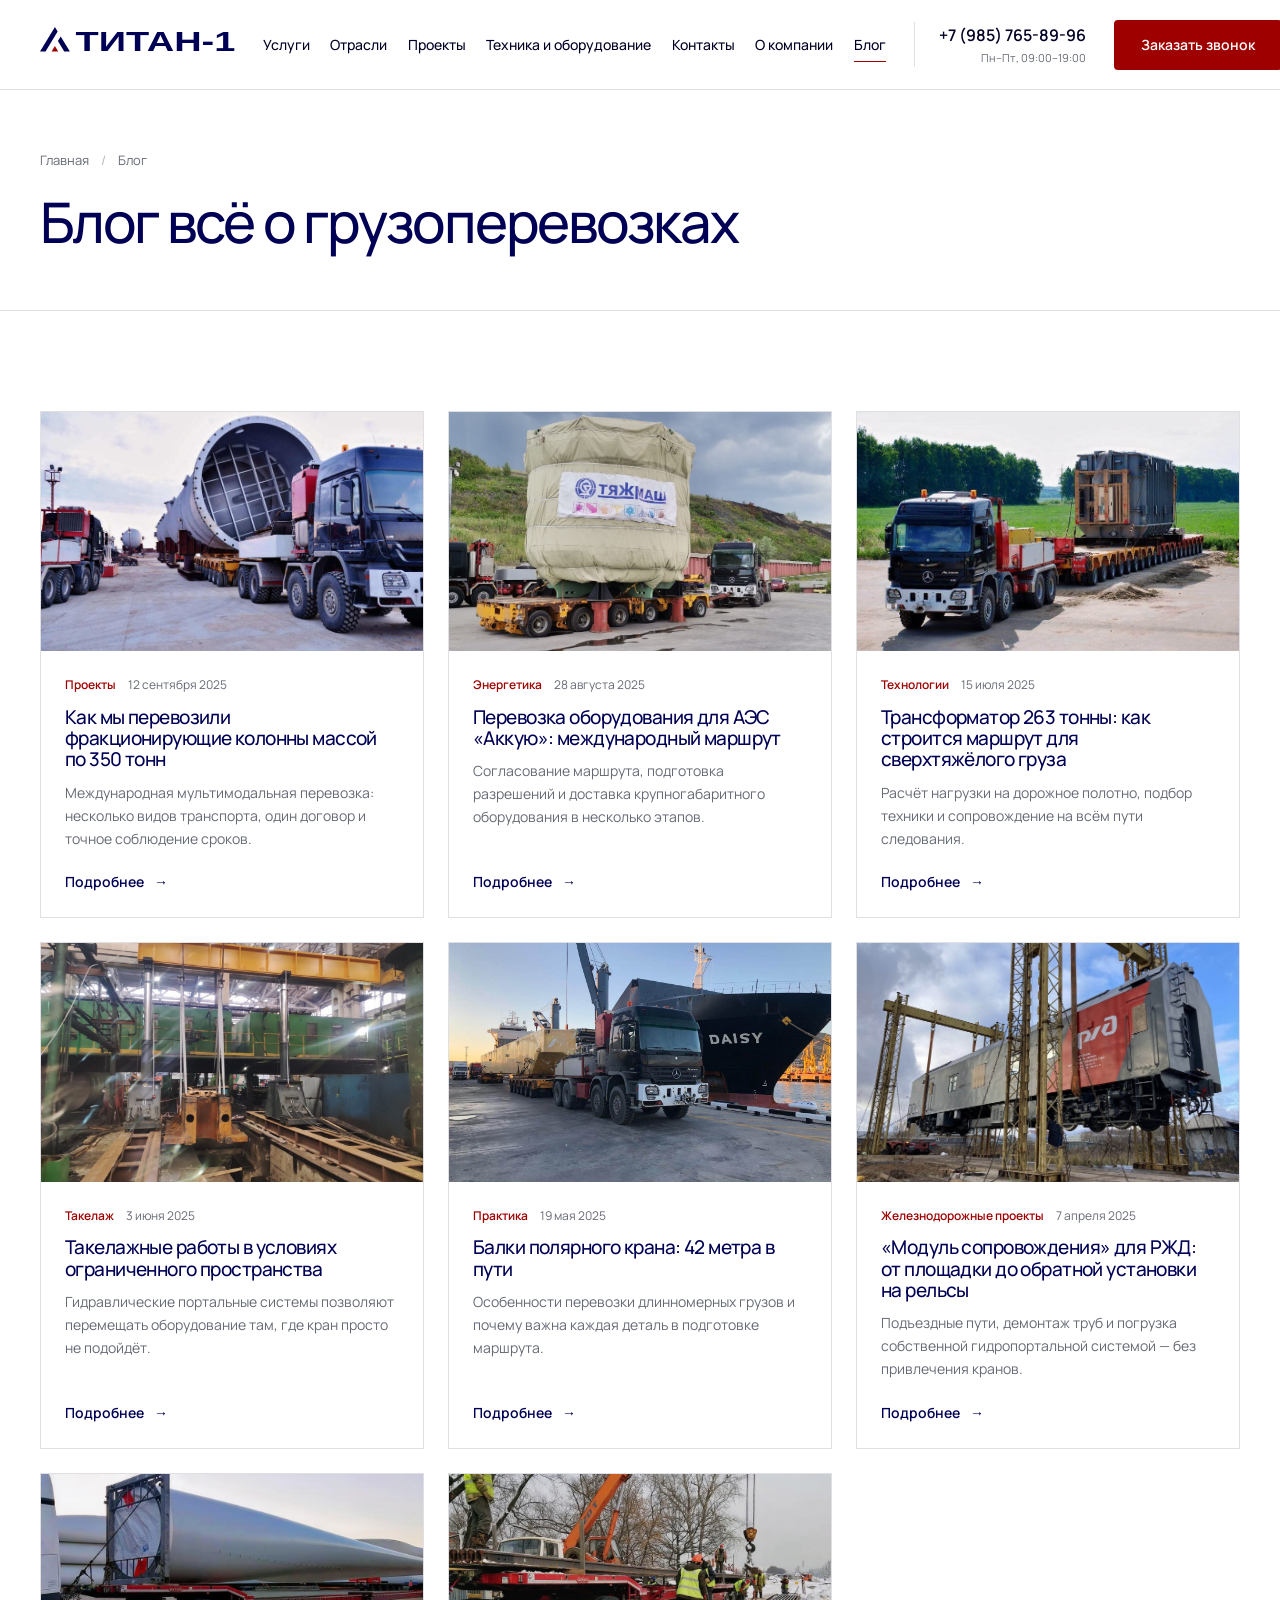
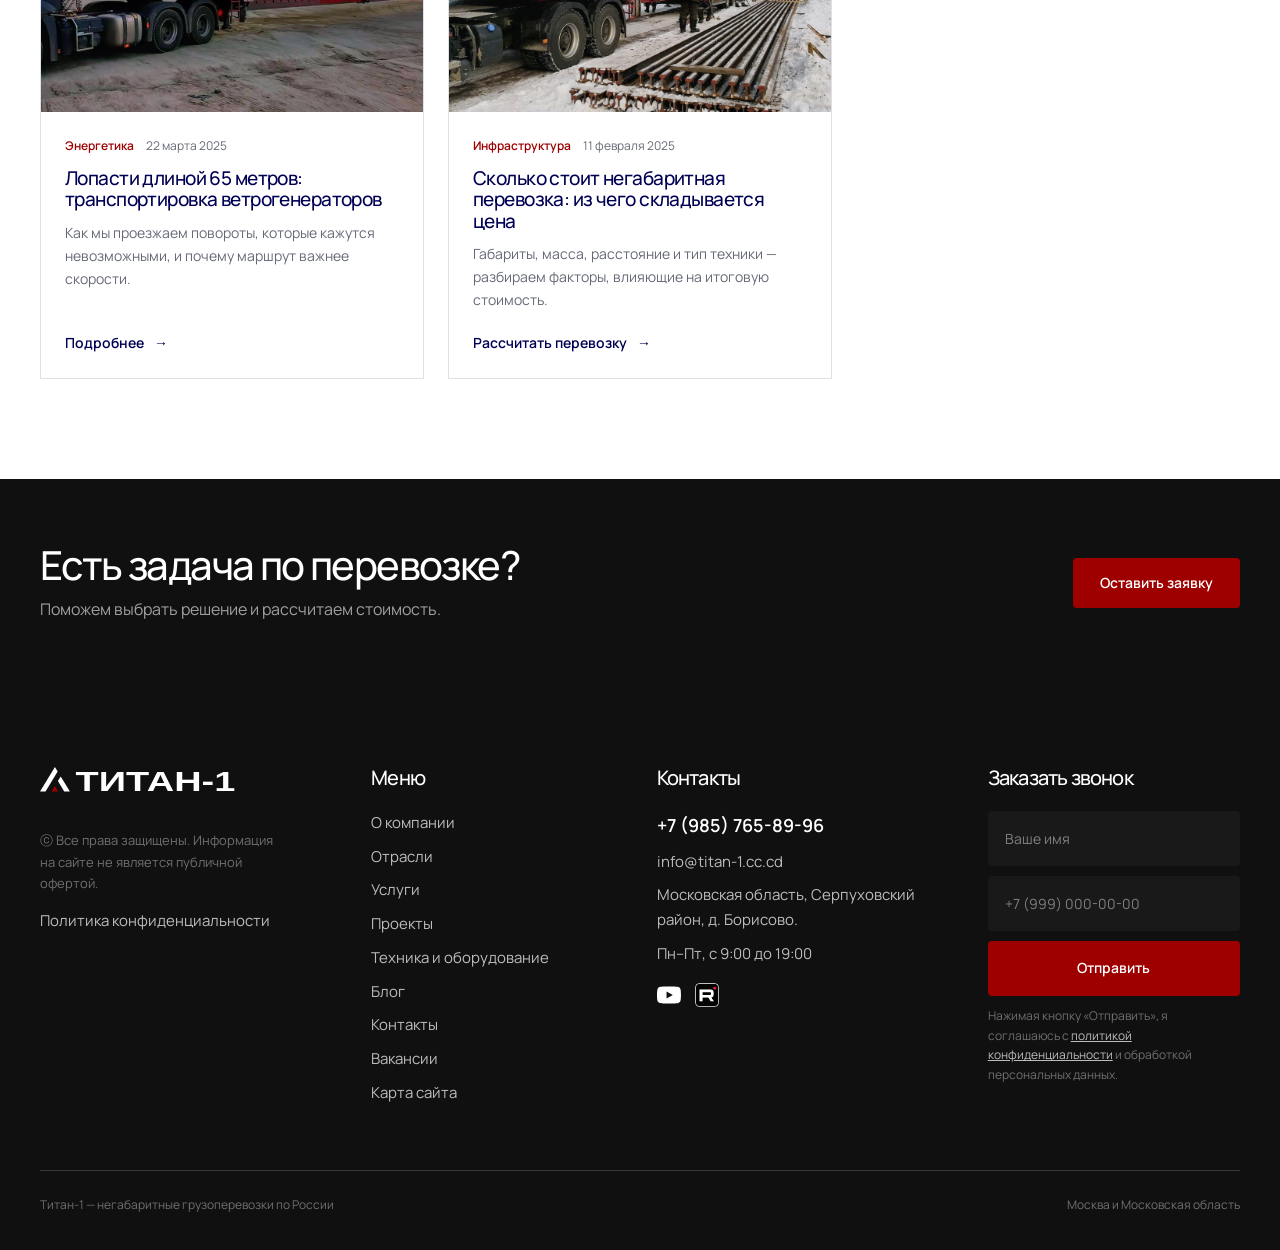
==== commit c9cb282a: "Add files via upload" ====
--- a/blog.html
+++ b/blog.html
@@ -1,148 +1,243 @@
-<!DOCTYPE html> <html> <head> <meta charset="utf-8" /> <meta http-equiv="Content-Type" content="text/html; charset=utf-8" /> <meta name="viewport" content="width=device-width, initial-scale=1.0" /> <meta name="yandex-verification" content="7648b13431cf0b33" /> <!--metatextblock--> <title>Блог компании Титан-1</title> <meta name="description" content="Блог компании Титан-1 ☎ +7 (931) 111-0-112 ✔️ Выполним задачи любого уровня сложности, разрабатывая индивидуальные инженерные решения для перевозок крупногабаритных и тяжеловесных грузов ★★★ Обращайтесь консультация бесплатно ❗" /> <meta property="og:url" content="https://titan-1.cc.cd/blog" /> <meta property="og:title" content="Блог" /> <meta property="og:description" content="Блог всё о грузоперевозках" /> <meta property="og:type" content="website" /> <link rel="canonical" href="blog.html"> <!--/metatextblock--> <meta name="format-detection" content="telephone=no" /> <meta http-equiv="x-dns-prefetch-control" content="on"> <link rel="dns-prefetch" href="https://ws.tildacdn.com"> <link rel="dns-prefetch" href="https://static.tildacdn.com"> <!--favicons--> <link rel="icon" type="image/x-icon" sizes="32x32" href="https://static.tildacdn.com/tild3336-3438-4132-b736-303166326530/titan-1_favicon.svg" media="(prefers-color-scheme: light)"/> <link rel="icon" type="image/x-icon" sizes="32x32" href="https://static.tildacdn.com/tild3265-6465-4565-a565-646432323664/titan-1_favicon_whit.svg" media="(prefers-color-scheme: dark)"/> <link rel="icon" type="image/svg+xml" sizes="any" href="https://static.tildacdn.com/tild3734-3866-4434-b933-393663383332/titan-1_favicon.svg"> <link rel="apple-touch-icon" type="image/png" href="https://static.tildacdn.com/tild6231-3735-4333-b534-376336306336/titan-1_favicon.png"> <link rel="icon" type="image/png" sizes="192x192" href="https://static.tildacdn.com/tild6231-3735-4333-b534-376336306336/titan-1_favicon.png"> <!--/favicons--> <!-- Assets --> <script src="https://neo.tildacdn.com/js/tilda-fallback-1.0.min.js" async charset="utf-8"></script> <link rel="stylesheet" href="https://static.tildacdn.com/css/tilda-grid-3.0.min.css" type="text/css" media="all" onerror="this.loaderr='y';"/> <link rel="stylesheet" href="https://static.tildacdn.com/ws/project7784959/tilda-blocks-page47024467.min.css?t=1776852144" type="text/css" media="all" onerror="this.loaderr='y';" /> <link rel="preconnect" href="https://fonts.gstatic.com"> <link href="https://fonts.googleapis.com/css2?family=Manrope:wght@300;400;500;600;700&subset=latin,cyrillic&display=swap" rel="stylesheet"> <link rel="stylesheet" href="https://static.tildacdn.com/css/tilda-animation-2.0.min.css" type="text/css" media="all" onerror="this.loaderr='y';" /> <link rel="stylesheet" href="https://static.tildacdn.com/css/tilda-popup-1.1.min.css" type="text/css" media="print" onload="this.media='all';" onerror="this.loaderr='y';" /> <noscript><link rel="stylesheet" href="https://static.tildacdn.com/css/tilda-popup-1.1.min.css" type="text/css" media="all" /></noscript> <link rel="stylesheet" href="https://static.tildacdn.com/css/tilda-feed-1.1.min.css" type="text/css" media="all" onerror="this.loaderr='y';" /> <link rel="stylesheet" href="https://static.tildacdn.com/css/tilda-slds-1.4.min.css" type="text/css" media="print" onload="this.media='all';" onerror="this.loaderr='y';" /> <noscript><link rel="stylesheet" href="https://static.tildacdn.com/css/tilda-slds-1.4.min.css" type="text/css" media="all" /></noscript> <link rel="stylesheet" href="https://static.tildacdn.com/css/tilda-forms-1.0.min.css" type="text/css" media="all" onerror="this.loaderr='y';" /> <link rel="stylesheet" href="https://static.tildacdn.com/css/tilda-menu-widgeticons-1.0.min.css" type="text/css" media="all" onerror="this.loaderr='y';" /> <script nomodule src="https://static.tildacdn.com/js/tilda-polyfill-1.0.min.js" charset="utf-8"></script> <script type="text/javascript">function t_onReady(func) {if(document.readyState!='loading') {func();} else {document.addEventListener('DOMContentLoaded',func);}}
-function t_onFuncLoad(funcName,okFunc,time) {if(typeof window[funcName]==='function') {okFunc();} else {setTimeout(function() {t_onFuncLoad(funcName,okFunc,time);},(time||100));}}function t_throttle(fn,threshhold,scope) {return function() {fn.apply(scope||this,arguments);};}function t396_initialScale(t){var e=document.getElementById("rec"+t);if(e){var i=e.querySelector(".t396__artboard");if(i){window.tn_scale_initial_window_width||(window.tn_scale_initial_window_width=document.documentElement.clientWidth);var a=window.tn_scale_initial_window_width,r=[],n,l=i.getAttribute("data-artboard-screens");if(l){l=l.split(",");for(var o=0;o<l.length;o++)r[o]=parseInt(l[o],10)}else r=[320,480,640,960,1200];for(var o=0;o<r.length;o++){var d=r[o];a>=d&&(n=d)}var _="edit"===window.allrecords.getAttribute("data-tilda-mode"),c="center"===t396_getFieldValue(i,"valign",n,r),s="grid"===t396_getFieldValue(i,"upscale",n,r),w=t396_getFieldValue(i,"height_vh",n,r),g=t396_getFieldValue(i,"height",n,r),u=!!window.opr&&!!window.opr.addons||!!window.opera||-1!==navigator.userAgent.indexOf(" OPR/");if(!_&&c&&!s&&!w&&g&&!u){var h=parseFloat((a/n).toFixed(3)),f=[i,i.querySelector(".t396__carrier"),i.querySelector(".t396__filter")],v=Math.floor(parseInt(g,10)*h)+"px",p;i.style.setProperty("--initial-scale-height",v);for(var o=0;o<f.length;o++)f[o].style.setProperty("height","var(--initial-scale-height)");t396_scaleInitial__getElementsToScale(i).forEach((function(t){t.style.zoom=h}))}}}}function t396_scaleInitial__getElementsToScale(t){return t?Array.prototype.slice.call(t.children).filter((function(t){return t&&(t.classList.contains("t396__elem")||t.classList.contains("t396__group"))})):[]}function t396_getFieldValue(t,e,i,a){var r,n=a[a.length-1];if(!(r=i===n?t.getAttribute("data-artboard-"+e):t.getAttribute("data-artboard-"+e+"-res-"+i)))for(var l=0;l<a.length;l++){var o=a[l];if(!(o<=i)&&(r=o===n?t.getAttribute("data-artboard-"+e):t.getAttribute("data-artboard-"+e+"-res-"+o)))break}return r}window.TN_SCALE_INITIAL_VER="1.0",window.tn_scale_initial_window_width=null;</script> <script src="https://static.tildacdn.com/js/jquery-1.10.2.min.js" charset="utf-8" onerror="this.loaderr='y';"></script> <script src="https://static.tildacdn.com/js/tilda-scripts-3.0.min.js" charset="utf-8" defer onerror="this.loaderr='y';"></script> <script src="https://static.tildacdn.com/ws/project7784959/tilda-blocks-page47024467.min.js?t=1776852144" charset="utf-8" async onerror="this.loaderr='y';"></script> <script src="https://static.tildacdn.com/js/tilda-lazyload-1.0.min.js" charset="utf-8" async onerror="this.loaderr='y';"></script> <script src="https://static.tildacdn.com/js/tilda-animation-2.0.min.js" charset="utf-8" async onerror="this.loaderr='y';"></script> <script src="https://static.tildacdn.com/js/tilda-zero-1.1.min.js" charset="utf-8" async onerror="this.loaderr='y';"></script> <script src="https://static.tildacdn.com/js/tilda-feed-1.1.min.js" charset="utf-8" async onerror="this.loaderr='y';"></script> <script src="https://static.tildacdn.com/js/tilda-slds-1.4.min.js" charset="utf-8" async onerror="this.loaderr='y';"></script> <script src="https://static.tildacdn.com/js/hammer.min.js" charset="utf-8" async onerror="this.loaderr='y';"></script> <script src="https://static.tildacdn.com/js/tilda-menu-1.0.min.js" charset="utf-8" async onerror="this.loaderr='y';"></script> <script src="https://static.tildacdn.com/js/tilda-menu-widgeticons-1.0.min.js" charset="utf-8" async onerror="this.loaderr='y';"></script> <script src="https://static.tildacdn.com/js/tilda-popup-1.0.min.js" charset="utf-8" async onerror="this.loaderr='y';"></script> <script src="https://static.tildacdn.com/js/tilda-forms-1.0.min.js" charset="utf-8" async onerror="this.loaderr='y';"></script> <script src="https://static.tildacdn.com/js/tilda-zero-forms-1.0.min.js" charset="utf-8" async onerror="this.loaderr='y';"></script> <script src="https://static.tildacdn.com/js/tilda-animation-sbs-1.0.min.js" charset="utf-8" async onerror="this.loaderr='y';"></script> <script src="https://static.tildacdn.com/js/tilda-zero-scale-1.0.min.js" charset="utf-8" async onerror="this.loaderr='y';"></script> <script src="https://static.tildacdn.com/js/tilda-skiplink-1.0.min.js" charset="utf-8" async onerror="this.loaderr='y';"></script> <script src="https://static.tildacdn.com/js/tilda-events-1.0.min.js" charset="utf-8" async onerror="this.loaderr='y';"></script> <!-- nominify begin --><meta name="google-site-verification" content="UZShu1niKLk84uFcO-FVJx3WVM7cpMxiiZ5kRpmUTmI" /> <!-- Yandex.Metrika counter 95854518 --> <script>
-  window.addEventListener("load", function() {
-    setTimeout(() => {
-      (function(m,e,t,r,i,k,a){m[i]=m[i]||function(){(m[i].a=m[i].a||[]).push(arguments)};m[i].l=1*new Date();for (var j = 0; j < document.scripts.length; j++) {if (document.scripts[j].src === r) { return; }}k=e.createElement(t),a=e.getElementsByTagName(t)[0],k.defer=1,k.src=r,a.parentNode.insertBefore(k,a)})(window, document, 'script', 'https://mc.yandex.ru/metrika/tag.js', 'ym');ym(95854518, 'init', {clickmap:true,trackLinks:true,accurateTrackBounce:true,webvisor: true,});
-    }, 2500)
-  });
-</script> <!-- / Yandex.Metrika counter 95854518 --><!-- nominify end --><script type="text/javascript">window.dataLayer=window.dataLayer||[];</script> <script type="text/javascript">(function() {if((/bot|google|yandex|baidu|bing|msn|duckduckbot|teoma|slurp|crawler|spider|robot|crawling|facebook/i.test(navigator.userAgent))===false&&typeof(sessionStorage)!='undefined'&&sessionStorage.getItem('visited')!=='y'&&document.visibilityState){var style=document.createElement('style');style.type='text/css';style.innerHTML='@media screen and (min-width: 980px) {.t-records {opacity: 0;}.t-records_animated {-webkit-transition: opacity ease-in-out .2s;-moz-transition: opacity ease-in-out .2s;-o-transition: opacity ease-in-out .2s;transition: opacity ease-in-out .2s;}.t-records.t-records_visible {opacity: 1;}}';document.getElementsByTagName('head')[0].appendChild(style);function t_setvisRecs(){var alr=document.querySelectorAll('.t-records');Array.prototype.forEach.call(alr,function(el) {el.classList.add("t-records_animated");});setTimeout(function() {Array.prototype.forEach.call(alr,function(el) {el.classList.add("t-records_visible");});sessionStorage.setItem("visited","y");},400);}
-document.addEventListener('DOMContentLoaded',t_setvisRecs);}})();</script><style id="ghp-fix-fonts">:root{--t-text-font:'Manrope',Arial,sans-serif;--t-heading-font:'Manrope',Arial,sans-serif;}</style></head> <body class="t-body" style="margin:0;"> <!--allrecords--> <div id="allrecords" class="t-records" data-hook="blocks-collection-content-node" data-tilda-project-id="7784959" data-tilda-page-id="47024467" data-tilda-page-alias="blog" data-tilda-formskey="71aea5ee881aec0d23d88a8a87784959" data-tilda-cookie="no" data-tilda-lazy="yes" data-tilda-root-zone="com" data-tilda-project-headcode="yes" data-tilda-project-country="RU"> <!--header--> <header id="t-header" class="t-records" data-hook="blocks-collection-content-node" data-tilda-project-id="7784959" data-tilda-page-id="39596035" data-tilda-formskey="71aea5ee881aec0d23d88a8a87784959" data-tilda-cookie="no" data-tilda-lazy="yes" data-tilda-root-zone="com" data-tilda-project-headcode="yes" data-tilda-project-country="RU"> <div id="rec644406325" class="r t-rec t-rec_pb_0" style="padding-bottom:0px; " data-animationappear="off" data-record-type="396"> <!-- T396 --> <style>#rec644406325 .t396__artboard {height:90px;background-color:#ffffff;}#rec644406325 .t396__filter {height:90px;}#rec644406325 .t396__carrier{height:90px;background-position:center center;background-attachment:scroll;background-size:cover;background-repeat:no-repeat;}@media screen and (max-width:1919px) {#rec644406325 .t396__artboard,#rec644406325 .t396__filter,#rec644406325 .t396__carrier {height:90px;}#rec644406325 .t396__filter {}#rec644406325 .t396__carrier {background-attachment:scroll;}}@media screen and (max-width:1199px) {#rec644406325 .t396__artboard,#rec644406325 .t396__filter,#rec644406325 .t396__carrier {height:88px;}#rec644406325 .t396__filter {}#rec644406325 .t396__carrier {background-attachment:scroll;}}@media screen and (max-width:959px) {#rec644406325 .t396__artboard,#rec644406325 .t396__filter,#rec644406325 .t396__carrier {height:68px;}#rec644406325 .t396__filter {}#rec644406325 .t396__carrier {background-attachment:scroll;}}@media screen and (max-width:639px) {#rec644406325 .t396__artboard,#rec644406325 .t396__filter,#rec644406325 .t396__carrier {height:68px;}#rec644406325 .t396__filter {}#rec644406325 .t396__carrier {background-attachment:scroll;}}@media screen and (max-width:479px) {#rec644406325 .t396__artboard,#rec644406325 .t396__filter,#rec644406325 .t396__carrier {height:68px;}#rec644406325 .t396__filter {}#rec644406325 .t396__carrier {background-attachment:scroll;}}#rec644406325 .tn-elem[data-elem-id="1694001238912"]{z-index:3;top:27px;;left:calc(50% - 960px + 50px);;width:195px;height:auto;}#rec644406325 .tn-elem[data-elem-id="1694001238912"] .tn-atom{border-radius:0px 0px 0px 0px;background-position:center center;border-width:var(--t396-borderwidth,0);border-style:var(--t396-borderstyle,solid);border-color:var(--t396-bordercolor,transparent);transition:background-color var(--t396-speedhover,0s) ease-in-out,color var(--t396-speedhover,0s) ease-in-out,border-color var(--t396-speedhover,0s) ease-in-out,box-shadow var(--t396-shadowshoverspeed,0.2s) ease-in-out;}#rec644406325 .tn-elem[data-elem-id="1694001238912"] .tn-atom__img{border-radius:0px 0px 0px 0px;object-position:center center;}@media screen and (max-width:1919px){#rec644406325 .tn-elem[data-elem-id="1694001238912"]{display:table;left:calc(50% - 600px + 20px);;height:auto;}}@media screen and (max-width:1199px){#rec644406325 .tn-elem[data-elem-id="1694001238912"]{display:table;top:30px;;left:calc(50% - 480px + 10px);;width:150px;height:auto;}}@media screen and (max-width:959px){#rec644406325 .tn-elem[data-elem-id="1694001238912"]{display:table;top:20px;;height:auto;}}@media screen and (max-width:639px){#rec644406325 .tn-elem[data-elem-id="1694001238912"]{display:table;height:auto;}}@media screen and (max-width:479px){#rec644406325 .tn-elem[data-elem-id="1694001238912"]{display:table;left:calc(50% - 160px + 20px);;height:auto;}}#rec644406325 .tn-elem[data-elem-id="1694090446959"]{color:#000024;text-align:left;z-index:3;top:34px;;left:calc(50% - 24.5px + -338px);;width:49px;height:23px;}#rec644406325 .tn-elem[data-elem-id="1694090446959"] .tn-atom{color:#000024;font-size:15px;font-family:var(--t-text-font,Arial);line-height:1.55;font-weight:500;border-radius:30px 30px 30px 30px;background-position:center center;--t396-speedhover:0.2s;transition:background-color var(--t396-speedhover,0s) ease-in-out,color var(--t396-speedhover,0s) ease-in-out,border-color var(--t396-speedhover,0s) ease-in-out,box-shadow var(--t396-shadowshoverspeed,0.2s) ease-in-out;-webkit-box-pack:start;-ms-flex-pack:start;justify-content:flex-start;}#rec644406325 .tn-elem[data-elem-id="1694090446959"] .tn-atom::after{display:none;}#rec644406325 .tn-elem[data-elem-id="1694090446959"] .tn-atom .tn-atom__button-content{column-gap:10px;padding:0px 0px 0px 0px;}#rec644406325 .tn-elem[data-elem-id="1694090446959"] .tn-atom .tn-atom__button-text{transition:color var(--t396-speedhover,0s) ease-in-out;color:#000024;}#rec644406325 .tn-elem[data-elem-id="1694090446959"] .tn-atom .tn-atom__button-border::before{display:none;}#rec644406325 .tn-elem[data-elem-id="1694090446959"] .tn-atom .tn-atom__button-border::after{display:none;}@media (hover),(min-width:0\0){#rec644406325 .tn-elem[data-elem-id="1694090446959"] .tn-atom:hover::after{opacity:0;}#rec644406325 .tn-elem[data-elem-id="1694090446959"] .tn-atom:hover{animation-name:none;}}@media screen and (max-width:1919px){#rec644406325 .tn-elem[data-elem-id="1694090446959"]{display:block;top:34px;;left:calc(50% - 24.5px + -320px);;width:px;}#rec644406325 .tn-elem[data-elem-id="1694090446959"] .tn-atom{white-space:normal;background-size:cover;}#rec644406325 .tn-elem[data-elem-id="1694090446959"] .tn-atom::after{display:none;}#rec644406325 .tn-elem[data-elem-id="1694090446959"] .tn-atom .tn-atom__button-text{overflow:visible;}#rec644406325 .tn-elem[data-elem-id="1694090446959"] .tn-atom .tn-atom__button-border::before{display:none;}#rec644406325 .tn-elem[data-elem-id="1694090446959"] .tn-atom .tn-atom__button-border::after{display:none;}@media (hover),(min-width:0\0){#rec644406325 .tn-elem[data-elem-id="1694090446959"] .tn-atom:hover::after{opacity:0;}#rec644406325 .tn-elem[data-elem-id="1694090446959"] .tn-atom:hover{animation-name:none;}}}@media screen and (max-width:1199px){#rec644406325 .tn-elem[data-elem-id="1694090446959"]{display:block;top:-156px;;left:calc(50% - 24.5px + -378px);;width:px;}#rec644406325 .tn-elem[data-elem-id="1694090446959"] .tn-atom{white-space:normal;background-size:cover;}#rec644406325 .tn-elem[data-elem-id="1694090446959"] .tn-atom::after{display:none;}#rec644406325 .tn-elem[data-elem-id="1694090446959"] .tn-atom .tn-atom__button-text{overflow:visible;}#rec644406325 .tn-elem[data-elem-id="1694090446959"] .tn-atom .tn-atom__button-border::before{display:none;}#rec644406325 .tn-elem[data-elem-id="1694090446959"] .tn-atom .tn-atom__button-border::after{display:none;}@media (hover),(min-width:0\0){#rec644406325 .tn-elem[data-elem-id="1694090446959"] .tn-atom:hover::after{opacity:0;}#rec644406325 .tn-elem[data-elem-id="1694090446959"] .tn-atom:hover{animation-name:none;}}}@media screen and (max-width:959px){#rec644406325 .tn-elem[data-elem-id="1694090446959"]{display:block;width:px;}#rec644406325 .tn-elem[data-elem-id="1694090446959"] .tn-atom{white-space:normal;background-size:cover;}#rec644406325 .tn-elem[data-elem-id="1694090446959"] .tn-atom::after{display:none;}#rec644406325 .tn-elem[data-elem-id="1694090446959"] .tn-atom .tn-atom__button-text{overflow:visible;}#rec644406325 .tn-elem[data-elem-id="1694090446959"] .tn-atom .tn-atom__button-border::before{display:none;}#rec644406325 .tn-elem[data-elem-id="1694090446959"] .tn-atom .tn-atom__button-border::after{display:none;}@media (hover),(min-width:0\0){#rec644406325 .tn-elem[data-elem-id="1694090446959"] .tn-atom:hover::after{opacity:0;}#rec644406325 .tn-elem[data-elem-id="1694090446959"] .tn-atom:hover{animation-name:none;}}}@media screen and (max-width:639px){#rec644406325 .tn-elem[data-elem-id="1694090446959"]{display:block;width:px;}#rec644406325 .tn-elem[data-elem-id="1694090446959"] .tn-atom{white-space:normal;background-size:cover;}#rec644406325 .tn-elem[data-elem-id="1694090446959"] .tn-atom::after{display:none;}#rec644406325 .tn-elem[data-elem-id="1694090446959"] .tn-atom .tn-atom__button-text{overflow:visible;}#rec644406325 .tn-elem[data-elem-id="1694090446959"] .tn-atom .tn-atom__button-border::before{display:none;}#rec644406325 .tn-elem[data-elem-id="1694090446959"] .tn-atom .tn-atom__button-border::after{display:none;}@media (hover),(min-width:0\0){#rec644406325 .tn-elem[data-elem-id="1694090446959"] .tn-atom:hover::after{opacity:0;}#rec644406325 .tn-elem[data-elem-id="1694090446959"] .tn-atom:hover{animation-name:none;}}}@media screen and (max-width:479px){#rec644406325 .tn-elem[data-elem-id="1694090446959"]{display:block;width:px;}#rec644406325 .tn-elem[data-elem-id="1694090446959"] .tn-atom{white-space:normal;background-size:cover;}#rec644406325 .tn-elem[data-elem-id="1694090446959"] .tn-atom::after{display:none;}#rec644406325 .tn-elem[data-elem-id="1694090446959"] .tn-atom .tn-atom__button-text{overflow:visible;}#rec644406325 .tn-elem[data-elem-id="1694090446959"] .tn-atom .tn-atom__button-border::before{display:none;}#rec644406325 .tn-elem[data-elem-id="1694090446959"] .tn-atom .tn-atom__button-border::after{display:none;}@media (hover),(min-width:0\0){#rec644406325 .tn-elem[data-elem-id="1694090446959"] .tn-atom:hover::after{opacity:0;}#rec644406325 .tn-elem[data-elem-id="1694090446959"] .tn-atom:hover{animation-name:none;}}}#rec644406325 .tn-elem[data-elem-id="1694090446966"]{color:#000024;text-align:left;z-index:3;top:34px;;left:calc(50% - 31px + -128px);;width:62px;height:23px;}#rec644406325 .tn-elem[data-elem-id="1694090446966"] .tn-atom{color:#000024;font-size:15px;font-family:var(--t-text-font,Arial);line-height:1.55;font-weight:500;border-radius:30px 30px 30px 30px;background-position:center center;--t396-speedhover:0.2s;transition:background-color var(--t396-speedhover,0s) ease-in-out,color var(--t396-speedhover,0s) ease-in-out,border-color var(--t396-speedhover,0s) ease-in-out,box-shadow var(--t396-shadowshoverspeed,0.2s) ease-in-out;-webkit-box-pack:start;-ms-flex-pack:start;justify-content:flex-start;}#rec644406325 .tn-elem[data-elem-id="1694090446966"] .tn-atom::after{display:none;}#rec644406325 .tn-elem[data-elem-id="1694090446966"] .tn-atom .tn-atom__button-content{column-gap:10px;padding:0px 0px 0px 0px;}#rec644406325 .tn-elem[data-elem-id="1694090446966"] .tn-atom .tn-atom__button-text{transition:color var(--t396-speedhover,0s) ease-in-out;color:#000024;}#rec644406325 .tn-elem[data-elem-id="1694090446966"] .tn-atom .tn-atom__button-border::before{display:none;}#rec644406325 .tn-elem[data-elem-id="1694090446966"] .tn-atom .tn-atom__button-border::after{display:none;}@media (hover),(min-width:0\0){#rec644406325 .tn-elem[data-elem-id="1694090446966"] .tn-atom:hover::after{opacity:0;}#rec644406325 .tn-elem[data-elem-id="1694090446966"] .tn-atom:hover{animation-name:none;}}@media screen and (max-width:1919px){#rec644406325 .tn-elem[data-elem-id="1694090446966"]{display:block;top:34px;;left:calc(50% - 31px + -125px);;width:px;}#rec644406325 .tn-elem[data-elem-id="1694090446966"] .tn-atom{white-space:normal;background-size:cover;}#rec644406325 .tn-elem[data-elem-id="1694090446966"] .tn-atom::after{display:none;}#rec644406325 .tn-elem[data-elem-id="1694090446966"] .tn-atom .tn-atom__button-text{overflow:visible;}#rec644406325 .tn-elem[data-elem-id="1694090446966"] .tn-atom .tn-atom__button-border::before{display:none;}#rec644406325 .tn-elem[data-elem-id="1694090446966"] .tn-atom .tn-atom__button-border::after{display:none;}@media (hover),(min-width:0\0){#rec644406325 .tn-elem[data-elem-id="1694090446966"] .tn-atom:hover::after{opacity:0;}#rec644406325 .tn-elem[data-elem-id="1694090446966"] .tn-atom:hover{animation-name:none;}}}@media screen and (max-width:1199px){#rec644406325 .tn-elem[data-elem-id="1694090446966"]{display:block;top:-156px;;left:calc(50% - 31px + -183px);;width:px;}#rec644406325 .tn-elem[data-elem-id="1694090446966"] .tn-atom{white-space:normal;background-size:cover;}#rec644406325 .tn-elem[data-elem-id="1694090446966"] .tn-atom::after{display:none;}#rec644406325 .tn-elem[data-elem-id="1694090446966"] .tn-atom .tn-atom__button-text{overflow:visible;}#rec644406325 .tn-elem[data-elem-id="1694090446966"] .tn-atom .tn-atom__button-border::before{display:none;}#rec644406325 .tn-elem[data-elem-id="1694090446966"] .tn-atom .tn-atom__button-border::after{display:none;}@media (hover),(min-width:0\0){#rec644406325 .tn-elem[data-elem-id="1694090446966"] .tn-atom:hover::after{opacity:0;}#rec644406325 .tn-elem[data-elem-id="1694090446966"] .tn-atom:hover{animation-name:none;}}}@media screen and (max-width:959px){#rec644406325 .tn-elem[data-elem-id="1694090446966"]{display:block;width:px;}#rec644406325 .tn-elem[data-elem-id="1694090446966"] .tn-atom{white-space:normal;background-size:cover;}#rec644406325 .tn-elem[data-elem-id="1694090446966"] .tn-atom::after{display:none;}#rec644406325 .tn-elem[data-elem-id="1694090446966"] .tn-atom .tn-atom__button-text{overflow:visible;}#rec644406325 .tn-elem[data-elem-id="1694090446966"] .tn-atom .tn-atom__button-border::before{display:none;}#rec644406325 .tn-elem[data-elem-id="1694090446966"] .tn-atom .tn-atom__button-border::after{display:none;}@media (hover),(min-width:0\0){#rec644406325 .tn-elem[data-elem-id="1694090446966"] .tn-atom:hover::after{opacity:0;}#rec644406325 .tn-elem[data-elem-id="1694090446966"] .tn-atom:hover{animation-name:none;}}}@media screen and (max-width:639px){#rec644406325 .tn-elem[data-elem-id="1694090446966"]{display:block;width:px;}#rec644406325 .tn-elem[data-elem-id="1694090446966"] .tn-atom{white-space:normal;background-size:cover;}#rec644406325 .tn-elem[data-elem-id="1694090446966"] .tn-atom::after{display:none;}#rec644406325 .tn-elem[data-elem-id="1694090446966"] .tn-atom .tn-atom__button-text{overflow:visible;}#rec644406325 .tn-elem[data-elem-id="1694090446966"] .tn-atom .tn-atom__button-border::before{display:none;}#rec644406325 .tn-elem[data-elem-id="1694090446966"] .tn-atom .tn-atom__button-border::after{display:none;}@media (hover),(min-width:0\0){#rec644406325 .tn-elem[data-elem-id="1694090446966"] .tn-atom:hover::after{opacity:0;}#rec644406325 .tn-elem[data-elem-id="1694090446966"] .tn-atom:hover{animation-name:none;}}}@media screen and (max-width:479px){#rec644406325 .tn-elem[data-elem-id="1694090446966"]{display:block;width:px;}#rec644406325 .tn-elem[data-elem-id="1694090446966"] .tn-atom{white-space:normal;background-size:cover;}#rec644406325 .tn-elem[data-elem-id="1694090446966"] .tn-atom::after{display:none;}#rec644406325 .tn-elem[data-elem-id="1694090446966"] .tn-atom .tn-atom__button-text{overflow:visible;}#rec644406325 .tn-elem[data-elem-id="1694090446966"] .tn-atom .tn-atom__button-border::before{display:none;}#rec644406325 .tn-elem[data-elem-id="1694090446966"] .tn-atom .tn-atom__button-border::after{display:none;}@media (hover),(min-width:0\0){#rec644406325 .tn-elem[data-elem-id="1694090446966"] .tn-atom:hover::after{opacity:0;}#rec644406325 .tn-elem[data-elem-id="1694090446966"] .tn-atom:hover{animation-name:none;}}}#rec644406325 .tn-elem[data-elem-id="1694090446970"]{color:#000024;text-align:left;z-index:3;top:34px;;left:calc(50% - 31.5px + -30px);;width:63px;height:23px;}#rec644406325 .tn-elem[data-elem-id="1694090446970"] .tn-atom{color:#000024;font-size:15px;font-family:var(--t-text-font,Arial);line-height:1.55;font-weight:500;border-radius:30px 30px 30px 30px;background-position:center center;--t396-speedhover:0.2s;transition:background-color var(--t396-speedhover,0s) ease-in-out,color var(--t396-speedhover,0s) ease-in-out,border-color var(--t396-speedhover,0s) ease-in-out,box-shadow var(--t396-shadowshoverspeed,0.2s) ease-in-out;-webkit-box-pack:start;-ms-flex-pack:start;justify-content:flex-start;}#rec644406325 .tn-elem[data-elem-id="1694090446970"] .tn-atom::after{display:none;}#rec644406325 .tn-elem[data-elem-id="1694090446970"] .tn-atom .tn-atom__button-content{column-gap:10px;padding:0px 0px 0px 0px;}#rec644406325 .tn-elem[data-elem-id="1694090446970"] .tn-atom .tn-atom__button-text{transition:color var(--t396-speedhover,0s) ease-in-out;color:#000024;}#rec644406325 .tn-elem[data-elem-id="1694090446970"] .tn-atom .tn-atom__button-border::before{display:none;}#rec644406325 .tn-elem[data-elem-id="1694090446970"] .tn-atom .tn-atom__button-border::after{display:none;}@media (hover),(min-width:0\0){#rec644406325 .tn-elem[data-elem-id="1694090446970"] .tn-atom:hover::after{opacity:0;}#rec644406325 .tn-elem[data-elem-id="1694090446970"] .tn-atom:hover{animation-name:none;}}@media screen and (max-width:1919px){#rec644406325 .tn-elem[data-elem-id="1694090446970"]{display:block;top:34px;;left:calc(50% - 31.5px + -31px);;width:px;}#rec644406325 .tn-elem[data-elem-id="1694090446970"] .tn-atom{white-space:normal;background-size:cover;}#rec644406325 .tn-elem[data-elem-id="1694090446970"] .tn-atom::after{display:none;}#rec644406325 .tn-elem[data-elem-id="1694090446970"] .tn-atom .tn-atom__button-text{overflow:visible;}#rec644406325 .tn-elem[data-elem-id="1694090446970"] .tn-atom .tn-atom__button-border::before{display:none;}#rec644406325 .tn-elem[data-elem-id="1694090446970"] .tn-atom .tn-atom__button-border::after{display:none;}@media (hover),(min-width:0\0){#rec644406325 .tn-elem[data-elem-id="1694090446970"] .tn-atom:hover::after{opacity:0;}#rec644406325 .tn-elem[data-elem-id="1694090446970"] .tn-atom:hover{animation-name:none;}}}@media screen and (max-width:1199px){#rec644406325 .tn-elem[data-elem-id="1694090446970"]{display:block;top:-156px;;left:calc(50% - 31.5px + -89px);;width:px;}#rec644406325 .tn-elem[data-elem-id="1694090446970"] .tn-atom{white-space:normal;background-size:cover;}#rec644406325 .tn-elem[data-elem-id="1694090446970"] .tn-atom::after{display:none;}#rec644406325 .tn-elem[data-elem-id="1694090446970"] .tn-atom .tn-atom__button-text{overflow:visible;}#rec644406325 .tn-elem[data-elem-id="1694090446970"] .tn-atom .tn-atom__button-border::before{display:none;}#rec644406325 .tn-elem[data-elem-id="1694090446970"] .tn-atom .tn-atom__button-border::after{display:none;}@media (hover),(min-width:0\0){#rec644406325 .tn-elem[data-elem-id="1694090446970"] .tn-atom:hover::after{opacity:0;}#rec644406325 .tn-elem[data-elem-id="1694090446970"] .tn-atom:hover{animation-name:none;}}}@media screen and (max-width:959px){#rec644406325 .tn-elem[data-elem-id="1694090446970"]{display:block;width:px;}#rec644406325 .tn-elem[data-elem-id="1694090446970"] .tn-atom{white-space:normal;background-size:cover;}#rec644406325 .tn-elem[data-elem-id="1694090446970"] .tn-atom::after{display:none;}#rec644406325 .tn-elem[data-elem-id="1694090446970"] .tn-atom .tn-atom__button-text{overflow:visible;}#rec644406325 .tn-elem[data-elem-id="1694090446970"] .tn-atom .tn-atom__button-border::before{display:none;}#rec644406325 .tn-elem[data-elem-id="1694090446970"] .tn-atom .tn-atom__button-border::after{display:none;}@media (hover),(min-width:0\0){#rec644406325 .tn-elem[data-elem-id="1694090446970"] .tn-atom:hover::after{opacity:0;}#rec644406325 .tn-elem[data-elem-id="1694090446970"] .tn-atom:hover{animation-name:none;}}}@media screen and (max-width:639px){#rec644406325 .tn-elem[data-elem-id="1694090446970"]{display:block;width:px;}#rec644406325 .tn-elem[data-elem-id="1694090446970"] .tn-atom{white-space:normal;background-size:cover;}#rec644406325 .tn-elem[data-elem-id="1694090446970"] .tn-atom::after{display:none;}#rec644406325 .tn-elem[data-elem-id="1694090446970"] .tn-atom .tn-atom__button-text{overflow:visible;}#rec644406325 .tn-elem[data-elem-id="1694090446970"] .tn-atom .tn-atom__button-border::before{display:none;}#rec644406325 .tn-elem[data-elem-id="1694090446970"] .tn-atom .tn-atom__button-border::after{display:none;}@media (hover),(min-width:0\0){#rec644406325 .tn-elem[data-elem-id="1694090446970"] .tn-atom:hover::after{opacity:0;}#rec644406325 .tn-elem[data-elem-id="1694090446970"] .tn-atom:hover{animation-name:none;}}}@media screen and (max-width:479px){#rec644406325 .tn-elem[data-elem-id="1694090446970"]{display:block;width:px;}#rec644406325 .tn-elem[data-elem-id="1694090446970"] .tn-atom{white-space:normal;background-size:cover;}#rec644406325 .tn-elem[data-elem-id="1694090446970"] .tn-atom::after{display:none;}#rec644406325 .tn-elem[data-elem-id="1694090446970"] .tn-atom .tn-atom__button-text{overflow:visible;}#rec644406325 .tn-elem[data-elem-id="1694090446970"] .tn-atom .tn-atom__button-border::before{display:none;}#rec644406325 .tn-elem[data-elem-id="1694090446970"] .tn-atom .tn-atom__button-border::after{display:none;}@media (hover),(min-width:0\0){#rec644406325 .tn-elem[data-elem-id="1694090446970"] .tn-atom:hover::after{opacity:0;}#rec644406325 .tn-elem[data-elem-id="1694090446970"] .tn-atom:hover{animation-name:none;}}}#rec644406325 .tn-elem[data-elem-id="1694090446973"]{color:#000024;text-align:left;z-index:3;top:34px;;left:calc(50% - 89px + 125px);;width:178px;height:23px;}#rec644406325 .tn-elem[data-elem-id="1694090446973"] .tn-atom{color:#000024;font-size:15px;font-family:var(--t-text-font,Arial);line-height:1.55;font-weight:500;border-radius:30px 30px 30px 30px;background-position:center center;--t396-speedhover:0.2s;transition:background-color var(--t396-speedhover,0s) ease-in-out,color var(--t396-speedhover,0s) ease-in-out,border-color var(--t396-speedhover,0s) ease-in-out,box-shadow var(--t396-shadowshoverspeed,0.2s) ease-in-out;-webkit-box-pack:start;-ms-flex-pack:start;justify-content:flex-start;}#rec644406325 .tn-elem[data-elem-id="1694090446973"] .tn-atom::after{display:none;}#rec644406325 .tn-elem[data-elem-id="1694090446973"] .tn-atom .tn-atom__button-content{column-gap:10px;padding:0px 0px 0px 0px;}#rec644406325 .tn-elem[data-elem-id="1694090446973"] .tn-atom .tn-atom__button-text{transition:color var(--t396-speedhover,0s) ease-in-out;color:#000024;}#rec644406325 .tn-elem[data-elem-id="1694090446973"] .tn-atom .tn-atom__button-border::before{display:none;}#rec644406325 .tn-elem[data-elem-id="1694090446973"] .tn-atom .tn-atom__button-border::after{display:none;}@media (hover),(min-width:0\0){#rec644406325 .tn-elem[data-elem-id="1694090446973"] .tn-atom:hover::after{opacity:0;}#rec644406325 .tn-elem[data-elem-id="1694090446973"] .tn-atom:hover{animation-name:none;}}@media screen and (max-width:1919px){#rec644406325 .tn-elem[data-elem-id="1694090446973"]{display:block;top:34px;;left:calc(50% - 89px + 118px);;width:px;}#rec644406325 .tn-elem[data-elem-id="1694090446973"] .tn-atom{white-space:normal;background-size:cover;}#rec644406325 .tn-elem[data-elem-id="1694090446973"] .tn-atom::after{display:none;}#rec644406325 .tn-elem[data-elem-id="1694090446973"] .tn-atom .tn-atom__button-text{overflow:visible;}#rec644406325 .tn-elem[data-elem-id="1694090446973"] .tn-atom .tn-atom__button-border::before{display:none;}#rec644406325 .tn-elem[data-elem-id="1694090446973"] .tn-atom .tn-atom__button-border::after{display:none;}@media (hover),(min-width:0\0){#rec644406325 .tn-elem[data-elem-id="1694090446973"] .tn-atom:hover::after{opacity:0;}#rec644406325 .tn-elem[data-elem-id="1694090446973"] .tn-atom:hover{animation-name:none;}}}@media screen and (max-width:1199px){#rec644406325 .tn-elem[data-elem-id="1694090446973"]{display:block;top:-156px;;left:calc(50% - 89px + 60px);;width:px;}#rec644406325 .tn-elem[data-elem-id="1694090446973"] .tn-atom{white-space:normal;background-size:cover;}#rec644406325 .tn-elem[data-elem-id="1694090446973"] .tn-atom::after{display:none;}#rec644406325 .tn-elem[data-elem-id="1694090446973"] .tn-atom .tn-atom__button-text{overflow:visible;}#rec644406325 .tn-elem[data-elem-id="1694090446973"] .tn-atom .tn-atom__button-border::before{display:none;}#rec644406325 .tn-elem[data-elem-id="1694090446973"] .tn-atom .tn-atom__button-border::after{display:none;}@media (hover),(min-width:0\0){#rec644406325 .tn-elem[data-elem-id="1694090446973"] .tn-atom:hover::after{opacity:0;}#rec644406325 .tn-elem[data-elem-id="1694090446973"] .tn-atom:hover{animation-name:none;}}}@media screen and (max-width:959px){#rec644406325 .tn-elem[data-elem-id="1694090446973"]{display:block;width:px;}#rec644406325 .tn-elem[data-elem-id="1694090446973"] .tn-atom{white-space:normal;background-size:cover;}#rec644406325 .tn-elem[data-elem-id="1694090446973"] .tn-atom::after{display:none;}#rec644406325 .tn-elem[data-elem-id="1694090446973"] .tn-atom .tn-atom__button-text{overflow:visible;}#rec644406325 .tn-elem[data-elem-id="1694090446973"] .tn-atom .tn-atom__button-border::before{display:none;}#rec644406325 .tn-elem[data-elem-id="1694090446973"] .tn-atom .tn-atom__button-border::after{display:none;}@media (hover),(min-width:0\0){#rec644406325 .tn-elem[data-elem-id="1694090446973"] .tn-atom:hover::after{opacity:0;}#rec644406325 .tn-elem[data-elem-id="1694090446973"] .tn-atom:hover{animation-name:none;}}}@media screen and (max-width:639px){#rec644406325 .tn-elem[data-elem-id="1694090446973"]{display:block;width:px;}#rec644406325 .tn-elem[data-elem-id="1694090446973"] .tn-atom{white-space:normal;background-size:cover;}#rec644406325 .tn-elem[data-elem-id="1694090446973"] .tn-atom::after{display:none;}#rec644406325 .tn-elem[data-elem-id="1694090446973"] .tn-atom .tn-atom__button-text{overflow:visible;}#rec644406325 .tn-elem[data-elem-id="1694090446973"] .tn-atom .tn-atom__button-border::before{display:none;}#rec644406325 .tn-elem[data-elem-id="1694090446973"] .tn-atom .tn-atom__button-border::after{display:none;}@media (hover),(min-width:0\0){#rec644406325 .tn-elem[data-elem-id="1694090446973"] .tn-atom:hover::after{opacity:0;}#rec644406325 .tn-elem[data-elem-id="1694090446973"] .tn-atom:hover{animation-name:none;}}}@media screen and (max-width:479px){#rec644406325 .tn-elem[data-elem-id="1694090446973"]{display:block;width:px;}#rec644406325 .tn-elem[data-elem-id="1694090446973"] .tn-atom{white-space:normal;background-size:cover;}#rec644406325 .tn-elem[data-elem-id="1694090446973"] .tn-atom::after{display:none;}#rec644406325 .tn-elem[data-elem-id="1694090446973"] .tn-atom .tn-atom__button-text{overflow:visible;}#rec644406325 .tn-elem[data-elem-id="1694090446973"] .tn-atom .tn-atom__button-border::before{display:none;}#rec644406325 .tn-elem[data-elem-id="1694090446973"] .tn-atom .tn-atom__button-border::after{display:none;}@media (hover),(min-width:0\0){#rec644406325 .tn-elem[data-elem-id="1694090446973"] .tn-atom:hover::after{opacity:0;}#rec644406325 .tn-elem[data-elem-id="1694090446973"] .tn-atom:hover{animation-name:none;}}}#rec644406325 .tn-elem[data-elem-id="1694090446975"]{color:#000024;text-align:left;z-index:3;top:34px;;left:calc(50% - 34px + 351px);;width:68px;height:23px;}#rec644406325 .tn-elem[data-elem-id="1694090446975"] .tn-atom{color:#000024;font-size:15px;font-family:var(--t-text-font,Arial);line-height:1.55;font-weight:500;border-radius:30px 30px 30px 30px;background-position:center center;--t396-speedhover:0.2s;transition:background-color var(--t396-speedhover,0s) ease-in-out,color var(--t396-speedhover,0s) ease-in-out,border-color var(--t396-speedhover,0s) ease-in-out,box-shadow var(--t396-shadowshoverspeed,0.2s) ease-in-out;-webkit-box-pack:start;-ms-flex-pack:start;justify-content:flex-start;}#rec644406325 .tn-elem[data-elem-id="1694090446975"] .tn-atom::after{display:none;}#rec644406325 .tn-elem[data-elem-id="1694090446975"] .tn-atom .tn-atom__button-content{column-gap:10px;padding:0px 0px 0px 0px;}#rec644406325 .tn-elem[data-elem-id="1694090446975"] .tn-atom .tn-atom__button-text{transition:color var(--t396-speedhover,0s) ease-in-out;color:#000024;}#rec644406325 .tn-elem[data-elem-id="1694090446975"] .tn-atom .tn-atom__button-border::before{display:none;}#rec644406325 .tn-elem[data-elem-id="1694090446975"] .tn-atom .tn-atom__button-border::after{display:none;}@media (hover),(min-width:0\0){#rec644406325 .tn-elem[data-elem-id="1694090446975"] .tn-atom:hover::after{opacity:0;}#rec644406325 .tn-elem[data-elem-id="1694090446975"] .tn-atom:hover{animation-name:none;}}@media screen and (max-width:1919px){#rec644406325 .tn-elem[data-elem-id="1694090446975"]{display:block;top:34px;;left:calc(50% - 34px + 336px);;width:px;}#rec644406325 .tn-elem[data-elem-id="1694090446975"] .tn-atom{white-space:normal;background-size:cover;}#rec644406325 .tn-elem[data-elem-id="1694090446975"] .tn-atom::after{display:none;}#rec644406325 .tn-elem[data-elem-id="1694090446975"] .tn-atom .tn-atom__button-text{overflow:visible;}#rec644406325 .tn-elem[data-elem-id="1694090446975"] .tn-atom .tn-atom__button-border::before{display:none;}#rec644406325 .tn-elem[data-elem-id="1694090446975"] .tn-atom .tn-atom__button-border::after{display:none;}@media (hover),(min-width:0\0){#rec644406325 .tn-elem[data-elem-id="1694090446975"] .tn-atom:hover::after{opacity:0;}#rec644406325 .tn-elem[data-elem-id="1694090446975"] .tn-atom:hover{animation-name:none;}}}@media screen and (max-width:1199px){#rec644406325 .tn-elem[data-elem-id="1694090446975"]{display:block;top:-156px;;left:calc(50% - 34px + 208px);;width:px;}#rec644406325 .tn-elem[data-elem-id="1694090446975"] .tn-atom{white-space:normal;background-size:cover;}#rec644406325 .tn-elem[data-elem-id="1694090446975"] .tn-atom::after{display:none;}#rec644406325 .tn-elem[data-elem-id="1694090446975"] .tn-atom .tn-atom__button-text{overflow:visible;}#rec644406325 .tn-elem[data-elem-id="1694090446975"] .tn-atom .tn-atom__button-border::before{display:none;}#rec644406325 .tn-elem[data-elem-id="1694090446975"] .tn-atom .tn-atom__button-border::after{display:none;}@media (hover),(min-width:0\0){#rec644406325 .tn-elem[data-elem-id="1694090446975"] .tn-atom:hover::after{opacity:0;}#rec644406325 .tn-elem[data-elem-id="1694090446975"] .tn-atom:hover{animation-name:none;}}}@media screen and (max-width:959px){#rec644406325 .tn-elem[data-elem-id="1694090446975"]{display:block;width:px;}#rec644406325 .tn-elem[data-elem-id="1694090446975"] .tn-atom{white-space:normal;background-size:cover;}#rec644406325 .tn-elem[data-elem-id="1694090446975"] .tn-atom::after{display:none;}#rec644406325 .tn-elem[data-elem-id="1694090446975"] .tn-atom .tn-atom__button-text{overflow:visible;}#rec644406325 .tn-elem[data-elem-id="1694090446975"] .tn-atom .tn-atom__button-border::before{display:none;}#rec644406325 .tn-elem[data-elem-id="1694090446975"] .tn-atom .tn-atom__button-border::after{display:none;}@media (hover),(min-width:0\0){#rec644406325 .tn-elem[data-elem-id="1694090446975"] .tn-atom:hover::after{opacity:0;}#rec644406325 .tn-elem[data-elem-id="1694090446975"] .tn-atom:hover{animation-name:none;}}}@media screen and (max-width:639px){#rec644406325 .tn-elem[data-elem-id="1694090446975"]{display:block;width:px;}#rec644406325 .tn-elem[data-elem-id="1694090446975"] .tn-atom{white-space:normal;background-size:cover;}#rec644406325 .tn-elem[data-elem-id="1694090446975"] .tn-atom::after{display:none;}#rec644406325 .tn-elem[data-elem-id="1694090446975"] .tn-atom .tn-atom__button-text{overflow:visible;}#rec644406325 .tn-elem[data-elem-id="1694090446975"] .tn-atom .tn-atom__button-border::before{display:none;}#rec644406325 .tn-elem[data-elem-id="1694090446975"] .tn-atom .tn-atom__button-border::after{display:none;}@media (hover),(min-width:0\0){#rec644406325 .tn-elem[data-elem-id="1694090446975"] .tn-atom:hover::after{opacity:0;}#rec644406325 .tn-elem[data-elem-id="1694090446975"] .tn-atom:hover{animation-name:none;}}}@media screen and (max-width:479px){#rec644406325 .tn-elem[data-elem-id="1694090446975"]{display:block;width:px;}#rec644406325 .tn-elem[data-elem-id="1694090446975"] .tn-atom{white-space:normal;background-size:cover;}#rec644406325 .tn-elem[data-elem-id="1694090446975"] .tn-atom::after{display:none;}#rec644406325 .tn-elem[data-elem-id="1694090446975"] .tn-atom .tn-atom__button-text{overflow:visible;}#rec644406325 .tn-elem[data-elem-id="1694090446975"] .tn-atom .tn-atom__button-border::before{display:none;}#rec644406325 .tn-elem[data-elem-id="1694090446975"] .tn-atom .tn-atom__button-border::after{display:none;}@media (hover),(min-width:0\0){#rec644406325 .tn-elem[data-elem-id="1694090446975"] .tn-atom:hover::after{opacity:0;}#rec644406325 .tn-elem[data-elem-id="1694090446975"] .tn-atom:hover{animation-name:none;}}}#rec644406325 .tn-elem[data-elem-id="1694090466148"]{color:#000024;text-align:left;z-index:3;top:34px;;left:calc(50% - 42.5px + -236px);;width:85px;height:23px;}#rec644406325 .tn-elem[data-elem-id="1694090466148"] .tn-atom{color:#000024;font-size:15px;font-family:var(--t-text-font,Arial);line-height:1.55;font-weight:500;border-radius:30px 30px 30px 30px;background-position:center center;--t396-speedhover:0.2s;transition:background-color var(--t396-speedhover,0s) ease-in-out,color var(--t396-speedhover,0s) ease-in-out,border-color var(--t396-speedhover,0s) ease-in-out,box-shadow var(--t396-shadowshoverspeed,0.2s) ease-in-out;-webkit-box-pack:start;-ms-flex-pack:start;justify-content:flex-start;}#rec644406325 .tn-elem[data-elem-id="1694090466148"] .tn-atom::after{display:none;}#rec644406325 .tn-elem[data-elem-id="1694090466148"] .tn-atom .tn-atom__button-content{column-gap:10px;padding:0px 0px 0px 0px;}#rec644406325 .tn-elem[data-elem-id="1694090466148"] .tn-atom .tn-atom__button-text{transition:color var(--t396-speedhover,0s) ease-in-out;color:#000024;}#rec644406325 .tn-elem[data-elem-id="1694090466148"] .tn-atom .tn-atom__button-border::before{display:none;}#rec644406325 .tn-elem[data-elem-id="1694090466148"] .tn-atom .tn-atom__button-border::after{display:none;}@media (hover),(min-width:0\0){#rec644406325 .tn-elem[data-elem-id="1694090466148"] .tn-atom:hover::after{opacity:0;}#rec644406325 .tn-elem[data-elem-id="1694090466148"] .tn-atom:hover{animation-name:none;}}@media screen and (max-width:1919px){#rec644406325 .tn-elem[data-elem-id="1694090466148"]{display:block;top:34px;;left:calc(50% - 42.5px + -227px);;width:px;}#rec644406325 .tn-elem[data-elem-id="1694090466148"] .tn-atom{white-space:normal;background-size:cover;}#rec644406325 .tn-elem[data-elem-id="1694090466148"] .tn-atom::after{display:none;}#rec644406325 .tn-elem[data-elem-id="1694090466148"] .tn-atom .tn-atom__button-text{overflow:visible;}#rec644406325 .tn-elem[data-elem-id="1694090466148"] .tn-atom .tn-atom__button-border::before{display:none;}#rec644406325 .tn-elem[data-elem-id="1694090466148"] .tn-atom .tn-atom__button-border::after{display:none;}@media (hover),(min-width:0\0){#rec644406325 .tn-elem[data-elem-id="1694090466148"] .tn-atom:hover::after{opacity:0;}#rec644406325 .tn-elem[data-elem-id="1694090466148"] .tn-atom:hover{animation-name:none;}}}@media screen and (max-width:1199px){#rec644406325 .tn-elem[data-elem-id="1694090466148"]{display:block;top:-156px;;left:calc(50% - 42.5px + -285px);;width:px;}#rec644406325 .tn-elem[data-elem-id="1694090466148"] .tn-atom{white-space:normal;background-size:cover;}#rec644406325 .tn-elem[data-elem-id="1694090466148"] .tn-atom::after{display:none;}#rec644406325 .tn-elem[data-elem-id="1694090466148"] .tn-atom .tn-atom__button-text{overflow:visible;}#rec644406325 .tn-elem[data-elem-id="1694090466148"] .tn-atom .tn-atom__button-border::before{display:none;}#rec644406325 .tn-elem[data-elem-id="1694090466148"] .tn-atom .tn-atom__button-border::after{display:none;}@media (hover),(min-width:0\0){#rec644406325 .tn-elem[data-elem-id="1694090466148"] .tn-atom:hover::after{opacity:0;}#rec644406325 .tn-elem[data-elem-id="1694090466148"] .tn-atom:hover{animation-name:none;}}}@media screen and (max-width:959px){#rec644406325 .tn-elem[data-elem-id="1694090466148"]{display:block;width:px;}#rec644406325 .tn-elem[data-elem-id="1694090466148"] .tn-atom{white-space:normal;background-size:cover;}#rec644406325 .tn-elem[data-elem-id="1694090466148"] .tn-atom::after{display:none;}#rec644406325 .tn-elem[data-elem-id="1694090466148"] .tn-atom .tn-atom__button-text{overflow:visible;}#rec644406325 .tn-elem[data-elem-id="1694090466148"] .tn-atom .tn-atom__button-border::before{display:none;}#rec644406325 .tn-elem[data-elem-id="1694090466148"] .tn-atom .tn-atom__button-border::after{display:none;}@media (hover),(min-width:0\0){#rec644406325 .tn-elem[data-elem-id="1694090466148"] .tn-atom:hover::after{opacity:0;}#rec644406325 .tn-elem[data-elem-id="1694090466148"] .tn-atom:hover{animation-name:none;}}}@media screen and (max-width:639px){#rec644406325 .tn-elem[data-elem-id="1694090466148"]{display:block;width:px;}#rec644406325 .tn-elem[data-elem-id="1694090466148"] .tn-atom{white-space:normal;background-size:cover;}#rec644406325 .tn-elem[data-elem-id="1694090466148"] .tn-atom::after{display:none;}#rec644406325 .tn-elem[data-elem-id="1694090466148"] .tn-atom .tn-atom__button-text{overflow:visible;}#rec644406325 .tn-elem[data-elem-id="1694090466148"] .tn-atom .tn-atom__button-border::before{display:none;}#rec644406325 .tn-elem[data-elem-id="1694090466148"] .tn-atom .tn-atom__button-border::after{display:none;}@media (hover),(min-width:0\0){#rec644406325 .tn-elem[data-elem-id="1694090466148"] .tn-atom:hover::after{opacity:0;}#rec644406325 .tn-elem[data-elem-id="1694090466148"] .tn-atom:hover{animation-name:none;}}}@media screen and (max-width:479px){#rec644406325 .tn-elem[data-elem-id="1694090466148"]{display:block;width:px;}#rec644406325 .tn-elem[data-elem-id="1694090466148"] .tn-atom{white-space:normal;background-size:cover;}#rec644406325 .tn-elem[data-elem-id="1694090466148"] .tn-atom::after{display:none;}#rec644406325 .tn-elem[data-elem-id="1694090466148"] .tn-atom .tn-atom__button-text{overflow:visible;}#rec644406325 .tn-elem[data-elem-id="1694090466148"] .tn-atom .tn-atom__button-border::before{display:none;}#rec644406325 .tn-elem[data-elem-id="1694090466148"] .tn-atom .tn-atom__button-border::after{display:none;}@media (hover),(min-width:0\0){#rec644406325 .tn-elem[data-elem-id="1694090466148"] .tn-atom:hover::after{opacity:0;}#rec644406325 .tn-elem[data-elem-id="1694090466148"] .tn-atom:hover{animation-name:none;}}}#rec644406325 .tn-elem[data-elem-id="1694090570725"]{z-index:3;top:89px;;left:calc(50% - 960px + 0px);;width:1920px;height:1px;}#rec644406325 .tn-elem[data-elem-id="1694090570725"] .tn-atom{border-radius:0px 0px 0px 0px;opacity:0.1;background-color:#000000;background-position:center center;border-width:var(--t396-borderwidth,0);border-style:var(--t396-borderstyle,solid);border-color:var(--t396-bordercolor,transparent);transition:background-color var(--t396-speedhover,0s) ease-in-out,color var(--t396-speedhover,0s) ease-in-out,border-color var(--t396-speedhover,0s) ease-in-out,box-shadow var(--t396-shadowshoverspeed,0.2s) ease-in-out;}@media screen and (max-width:1919px){#rec644406325 .tn-elem[data-elem-id="1694090570725"]{display:table;top:89px;;left:calc(50% - 960px + 0px);;width:100%;}#rec644406325 .tn-elem[data-elem-id="1694090570725"] .tn-atom{background-position:center center;background-size:cover;}}@media screen and (max-width:1199px){#rec644406325 .tn-elem[data-elem-id="1694090570725"]{display:table;top:87px;;}}@media screen and (max-width:959px){#rec644406325 .tn-elem[data-elem-id="1694090570725"]{display:table;top:67px;;}}@media screen and (max-width:639px){#rec644406325 .tn-elem[data-elem-id="1694090570725"]{display:table;}}@media screen and (max-width:479px){#rec644406325 .tn-elem[data-elem-id="1694090570725"]{display:table;}}#rec644406325 .tn-elem[data-elem-id="1694090446977"]{color:#000024;text-align:right;z-index:3;top:24px;;left:calc(50% + 960px - 151px + -205px);;width:151px;height:30px;}#rec644406325 .tn-elem[data-elem-id="1694090446977"] .tn-atom{color:#000024;font-size:16px;font-family:var(--t-text-font,Arial);line-height:1.55;font-weight:500;text-transform:uppercase;border-radius:30px 30px 30px 30px;background-position:center center;--t396-speedhover:0.2s;transition:background-color var(--t396-speedhover,0s) ease-in-out,color var(--t396-speedhover,0s) ease-in-out,border-color var(--t396-speedhover,0s) ease-in-out,box-shadow var(--t396-shadowshoverspeed,0.2s) ease-in-out;-webkit-box-pack:end;-ms-flex-pack:end;justify-content:flex-end;}#rec644406325 .tn-elem[data-elem-id="1694090446977"] .tn-atom::after{display:none;}#rec644406325 .tn-elem[data-elem-id="1694090446977"] .tn-atom .tn-atom__button-content{column-gap:10px;padding:0px 0px 0px 0px;}#rec644406325 .tn-elem[data-elem-id="1694090446977"] .tn-atom .tn-atom__button-text{transition:color var(--t396-speedhover,0s) ease-in-out;color:#000024;}#rec644406325 .tn-elem[data-elem-id="1694090446977"] .tn-atom .tn-atom__button-border::before{display:none;}#rec644406325 .tn-elem[data-elem-id="1694090446977"] .tn-atom .tn-atom__button-border::after{display:none;}@media (hover),(min-width:0\0){#rec644406325 .tn-elem[data-elem-id="1694090446977"] .tn-atom:hover::after{opacity:0;}#rec644406325 .tn-elem[data-elem-id="1694090446977"] .tn-atom:hover{animation-name:none;}}@media (hover),(min-width:0\0){#rec644406325 .tn-elem[data-elem-id="1694090446977"] .tn-atom:hover{color:#9e0000;}#rec644406325 .tn-elem[data-elem-id="1694090446977"] .tn-atom:hover .tn-atom__button-text{color:#9e0000;}}@media screen and (max-width:1919px){#rec644406325 .tn-elem[data-elem-id="1694090446977"]{display:block;top:24px;;left:calc(50% + 600px - 151px + -20px);;width:px;}#rec644406325 .tn-elem[data-elem-id="1694090446977"] .tn-atom{white-space:normal;background-size:cover;}#rec644406325 .tn-elem[data-elem-id="1694090446977"] .tn-atom::after{display:none;}#rec644406325 .tn-elem[data-elem-id="1694090446977"] .tn-atom .tn-atom__button-text{overflow:visible;}#rec644406325 .tn-elem[data-elem-id="1694090446977"] .tn-atom .tn-atom__button-border::before{display:none;}#rec644406325 .tn-elem[data-elem-id="1694090446977"] .tn-atom .tn-atom__button-border::after{display:none;}@media (hover),(min-width:0\0){#rec644406325 .tn-elem[data-elem-id="1694090446977"] .tn-atom:hover::after{opacity:0;}#rec644406325 .tn-elem[data-elem-id="1694090446977"] .tn-atom:hover{animation-name:none;}}}@media screen and (max-width:1199px){#rec644406325 .tn-elem[data-elem-id="1694090446977"]{display:block;top:-226px;;left:calc(50% + 480px - 151px + -20px);;width:px;}#rec644406325 .tn-elem[data-elem-id="1694090446977"] .tn-atom{white-space:normal;background-size:cover;}#rec644406325 .tn-elem[data-elem-id="1694090446977"] .tn-atom::after{display:none;}#rec644406325 .tn-elem[data-elem-id="1694090446977"] .tn-atom .tn-atom__button-text{overflow:visible;}#rec644406325 .tn-elem[data-elem-id="1694090446977"] .tn-atom .tn-atom__button-border::before{display:none;}#rec644406325 .tn-elem[data-elem-id="1694090446977"] .tn-atom .tn-atom__button-border::after{display:none;}@media (hover),(min-width:0\0){#rec644406325 .tn-elem[data-elem-id="1694090446977"] .tn-atom:hover::after{opacity:0;}#rec644406325 .tn-elem[data-elem-id="1694090446977"] .tn-atom:hover{animation-name:none;}}}@media screen and (max-width:959px){#rec644406325 .tn-elem[data-elem-id="1694090446977"]{display:block;width:px;}#rec644406325 .tn-elem[data-elem-id="1694090446977"] .tn-atom{white-space:normal;background-size:cover;}#rec644406325 .tn-elem[data-elem-id="1694090446977"] .tn-atom::after{display:none;}#rec644406325 .tn-elem[data-elem-id="1694090446977"] .tn-atom .tn-atom__button-text{overflow:visible;}#rec644406325 .tn-elem[data-elem-id="1694090446977"] .tn-atom .tn-atom__button-border::before{display:none;}#rec644406325 .tn-elem[data-elem-id="1694090446977"] .tn-atom .tn-atom__button-border::after{display:none;}@media (hover),(min-width:0\0){#rec644406325 .tn-elem[data-elem-id="1694090446977"] .tn-atom:hover::after{opacity:0;}#rec644406325 .tn-elem[data-elem-id="1694090446977"] .tn-atom:hover{animation-name:none;}}}@media screen and (max-width:639px){#rec644406325 .tn-elem[data-elem-id="1694090446977"]{display:block;width:px;}#rec644406325 .tn-elem[data-elem-id="1694090446977"] .tn-atom{white-space:normal;background-size:cover;}#rec644406325 .tn-elem[data-elem-id="1694090446977"] .tn-atom::after{display:none;}#rec644406325 .tn-elem[data-elem-id="1694090446977"] .tn-atom .tn-atom__button-text{overflow:visible;}#rec644406325 .tn-elem[data-elem-id="1694090446977"] .tn-atom .tn-atom__button-border::before{display:none;}#rec644406325 .tn-elem[data-elem-id="1694090446977"] .tn-atom .tn-atom__button-border::after{display:none;}@media (hover),(min-width:0\0){#rec644406325 .tn-elem[data-elem-id="1694090446977"] .tn-atom:hover::after{opacity:0;}#rec644406325 .tn-elem[data-elem-id="1694090446977"] .tn-atom:hover{animation-name:none;}}}@media screen and (max-width:479px){#rec644406325 .tn-elem[data-elem-id="1694090446977"]{display:block;width:px;}#rec644406325 .tn-elem[data-elem-id="1694090446977"] .tn-atom{white-space:normal;background-size:cover;}#rec644406325 .tn-elem[data-elem-id="1694090446977"] .tn-atom::after{display:none;}#rec644406325 .tn-elem[data-elem-id="1694090446977"] .tn-atom .tn-atom__button-text{overflow:visible;}#rec644406325 .tn-elem[data-elem-id="1694090446977"] .tn-atom .tn-atom__button-border::before{display:none;}#rec644406325 .tn-elem[data-elem-id="1694090446977"] .tn-atom .tn-atom__button-border::after{display:none;}@media (hover),(min-width:0\0){#rec644406325 .tn-elem[data-elem-id="1694090446977"] .tn-atom:hover::after{opacity:0;}#rec644406325 .tn-elem[data-elem-id="1694090446977"] .tn-atom:hover{animation-name:none;}}}#rec644406325 .tn-elem[data-elem-id="1694090762572"]{z-index:3;top:26px;;left:calc(50% + 960px - 20px + -366px);;width:20px;height:auto;}#rec644406325 .tn-elem[data-elem-id="1694090762572"] .tn-atom{border-radius:0px 0px 0px 0px;background-position:center center;border-width:var(--t396-borderwidth,0);border-style:var(--t396-borderstyle,solid);border-color:var(--t396-bordercolor,transparent);transition:background-color var(--t396-speedhover,0s) ease-in-out,color var(--t396-speedhover,0s) ease-in-out,border-color var(--t396-speedhover,0s) ease-in-out,box-shadow var(--t396-shadowshoverspeed,0.2s) ease-in-out;}#rec644406325 .tn-elem[data-elem-id="1694090762572"] .tn-atom__img{border-radius:0px 0px 0px 0px;object-position:center center;}@media screen and (max-width:1919px){#rec644406325 .tn-elem[data-elem-id="1694090762572"]{display:table;top:26px;;left:calc(50% + 600px - 20px + -171px);;height:auto;}}@media screen and (max-width:1199px){#rec644406325 .tn-elem[data-elem-id="1694090762572"]{display:table;top:-224px;;left:calc(50% + 480px - 20px + -160px);;height:auto;}}@media screen and (max-width:959px){#rec644406325 .tn-elem[data-elem-id="1694090762572"]{display:table;height:auto;}}@media screen and (max-width:639px){#rec644406325 .tn-elem[data-elem-id="1694090762572"]{display:table;height:auto;}}@media screen and (max-width:479px){#rec644406325 .tn-elem[data-elem-id="1694090762572"]{display:table;height:auto;}}#rec644406325 .tn-elem[data-elem-id="1694091416620"]{color:#000024;text-align:right;z-index:3;top:54px;;left:calc(50% + 960px - 130px + -215px);;width:130px;height:12px;}#rec644406325 .tn-elem[data-elem-id="1694091416620"] .tn-atom{color:#000024;font-size:12px;font-family:var(--t-text-font,Arial);line-height:1;font-weight:500;border-radius:30px 30px 30px 30px;background-position:center center;--t396-speedhover:0.2s;transition:background-color var(--t396-speedhover,0s) ease-in-out,color var(--t396-speedhover,0s) ease-in-out,border-color var(--t396-speedhover,0s) ease-in-out,box-shadow var(--t396-shadowshoverspeed,0.2s) ease-in-out;-webkit-box-pack:end;-ms-flex-pack:end;justify-content:flex-end;}#rec644406325 .tn-elem[data-elem-id="1694091416620"] .tn-atom::after{display:none;}#rec644406325 .tn-elem[data-elem-id="1694091416620"] .tn-atom .tn-atom__button-content{column-gap:10px;padding:0px 0px 0px 0px;}#rec644406325 .tn-elem[data-elem-id="1694091416620"] .tn-atom .tn-atom__button-text{transition:color var(--t396-speedhover,0s) ease-in-out;color:#000024;}#rec644406325 .tn-elem[data-elem-id="1694091416620"] .tn-atom .tn-atom__button-border::before{display:none;}#rec644406325 .tn-elem[data-elem-id="1694091416620"] .tn-atom .tn-atom__button-border::after{display:none;}@media (hover),(min-width:0\0){#rec644406325 .tn-elem[data-elem-id="1694091416620"] .tn-atom:hover::after{opacity:0;}#rec644406325 .tn-elem[data-elem-id="1694091416620"] .tn-atom:hover{animation-name:none;}}@media screen and (max-width:1919px){#rec644406325 .tn-elem[data-elem-id="1694091416620"]{display:block;top:54px;;left:calc(50% + 600px - 130px + -20px);;width:px;}#rec644406325 .tn-elem[data-elem-id="1694091416620"] .tn-atom{white-space:normal;background-size:cover;}#rec644406325 .tn-elem[data-elem-id="1694091416620"] .tn-atom::after{display:none;}#rec644406325 .tn-elem[data-elem-id="1694091416620"] .tn-atom .tn-atom__button-text{overflow:visible;}#rec644406325 .tn-elem[data-elem-id="1694091416620"] .tn-atom .tn-atom__button-border::before{display:none;}#rec644406325 .tn-elem[data-elem-id="1694091416620"] .tn-atom .tn-atom__button-border::after{display:none;}@media (hover),(min-width:0\0){#rec644406325 .tn-elem[data-elem-id="1694091416620"] .tn-atom:hover::after{opacity:0;}#rec644406325 .tn-elem[data-elem-id="1694091416620"] .tn-atom:hover{animation-name:none;}}}@media screen and (max-width:1199px){#rec644406325 .tn-elem[data-elem-id="1694091416620"]{display:block;top:-196px;;left:calc(50% + 480px - 130px + -20px);;width:px;}#rec644406325 .tn-elem[data-elem-id="1694091416620"] .tn-atom{white-space:normal;background-size:cover;}#rec644406325 .tn-elem[data-elem-id="1694091416620"] .tn-atom::after{display:none;}#rec644406325 .tn-elem[data-elem-id="1694091416620"] .tn-atom .tn-atom__button-text{overflow:visible;}#rec644406325 .tn-elem[data-elem-id="1694091416620"] .tn-atom .tn-atom__button-border::before{display:none;}#rec644406325 .tn-elem[data-elem-id="1694091416620"] .tn-atom .tn-atom__button-border::after{display:none;}@media (hover),(min-width:0\0){#rec644406325 .tn-elem[data-elem-id="1694091416620"] .tn-atom:hover::after{opacity:0;}#rec644406325 .tn-elem[data-elem-id="1694091416620"] .tn-atom:hover{animation-name:none;}}}@media screen and (max-width:959px){#rec644406325 .tn-elem[data-elem-id="1694091416620"]{display:block;width:px;}#rec644406325 .tn-elem[data-elem-id="1694091416620"] .tn-atom{white-space:normal;background-size:cover;}#rec644406325 .tn-elem[data-elem-id="1694091416620"] .tn-atom::after{display:none;}#rec644406325 .tn-elem[data-elem-id="1694091416620"] .tn-atom .tn-atom__button-text{overflow:visible;}#rec644406325 .tn-elem[data-elem-id="1694091416620"] .tn-atom .tn-atom__button-border::before{display:none;}#rec644406325 .tn-elem[data-elem-id="1694091416620"] .tn-atom .tn-atom__button-border::after{display:none;}@media (hover),(min-width:0\0){#rec644406325 .tn-elem[data-elem-id="1694091416620"] .tn-atom:hover::after{opacity:0;}#rec644406325 .tn-elem[data-elem-id="1694091416620"] .tn-atom:hover{animation-name:none;}}}@media screen and (max-width:639px){#rec644406325 .tn-elem[data-elem-id="1694091416620"]{display:block;width:px;}#rec644406325 .tn-elem[data-elem-id="1694091416620"] .tn-atom{white-space:normal;background-size:cover;}#rec644406325 .tn-elem[data-elem-id="1694091416620"] .tn-atom::after{display:none;}#rec644406325 .tn-elem[data-elem-id="1694091416620"] .tn-atom .tn-atom__button-text{overflow:visible;}#rec644406325 .tn-elem[data-elem-id="1694091416620"] .tn-atom .tn-atom__button-border::before{display:none;}#rec644406325 .tn-elem[data-elem-id="1694091416620"] .tn-atom .tn-atom__button-border::after{display:none;}@media (hover),(min-width:0\0){#rec644406325 .tn-elem[data-elem-id="1694091416620"] .tn-atom:hover::after{opacity:0;}#rec644406325 .tn-elem[data-elem-id="1694091416620"] .tn-atom:hover{animation-name:none;}}}@media screen and (max-width:479px){#rec644406325 .tn-elem[data-elem-id="1694091416620"]{display:block;width:px;}#rec644406325 .tn-elem[data-elem-id="1694091416620"] .tn-atom{white-space:normal;background-size:cover;}#rec644406325 .tn-elem[data-elem-id="1694091416620"] .tn-atom::after{display:none;}#rec644406325 .tn-elem[data-elem-id="1694091416620"] .tn-atom .tn-atom__button-text{overflow:visible;}#rec644406325 .tn-elem[data-elem-id="1694091416620"] .tn-atom .tn-atom__button-border::before{display:none;}#rec644406325 .tn-elem[data-elem-id="1694091416620"] .tn-atom .tn-atom__button-border::after{display:none;}@media (hover),(min-width:0\0){#rec644406325 .tn-elem[data-elem-id="1694091416620"] .tn-atom:hover::after{opacity:0;}#rec644406325 .tn-elem[data-elem-id="1694091416620"] .tn-atom:hover{animation-name:none;}}}#rec644406325 .tn-elem[data-elem-id="1694091729936"]{color:#ffffff;text-align:center;z-index:3;top:0px;;left:calc(50% + 960px - 175px + -10px);;width:175px;height:90px;}#rec644406325 .tn-elem[data-elem-id="1694091729936"] .tn-atom{color:#ffffff;font-size:14px;font-family:var(--t-text-font,Arial);line-height:1.55;font-weight:600;text-transform:uppercase;border-radius:0px 0px 0px 0px;background-position:center center;--t396-borderwidth:1px;--t396-speedhover:0.2s;transition:background-color var(--t396-speedhover,0s) ease-in-out,color var(--t396-speedhover,0s) ease-in-out,border-color var(--t396-speedhover,0s) ease-in-out,box-shadow var(--t396-shadowshoverspeed,0.2s) ease-in-out;--t396-bgcolor-color:#9e0000;--t396-bgcolor-image:none;--t396-bgcolor-hover-color:#900000;--t396-bgcolor-hover-image:none;--t396-bordercolor-hover:#900000;background-color:var(--t396-bgcolor-color,transparent);-webkit-box-pack:center;-ms-flex-pack:center;justify-content:center;padding:0;border-width:var(--t396-borderwidth,0);border-style:var(--t396-borderstyle,solid);border-color:var(--t396-bordercolor,transparent);}#rec644406325 .tn-elem[data-elem-id="1694091729936"] .tn-atom::after{display:none;}#rec644406325 .tn-elem[data-elem-id="1694091729936"] .tn-atom .tn-atom__button-content{column-gap:10px;padding:0px 0px 0px 0px;}#rec644406325 .tn-elem[data-elem-id="1694091729936"] .tn-atom .tn-atom__button-text{transition:color var(--t396-speedhover,0s) ease-in-out;color:#ffffff;}#rec644406325 .tn-elem[data-elem-id="1694091729936"] .tn-atom .tn-atom__button-border::before{display:none;}#rec644406325 .tn-elem[data-elem-id="1694091729936"] .tn-atom .tn-atom__button-border::after{display:none;}@media (hover),(min-width:0\0){#rec644406325 .tn-elem[data-elem-id="1694091729936"] .tn-atom:hover::after{opacity:0;}#rec644406325 .tn-elem[data-elem-id="1694091729936"] .tn-atom:hover{animation-name:none;background-color:var(--t396-bgcolor-hover-color,var(--t396-bgcolor-color,transparent));}}@media (hover),(min-width:0\0){#rec644406325 .tn-elem[data-elem-id="1694091729936"] .tn-atom:hover{border-style:var(--t396-borderstyle,solid);border-color:var(--t396-bordercolor-hover,var(--t396-bordercolor,transparent));}}@media screen and (max-width:1919px){#rec644406325 .tn-elem[data-elem-id="1694091729936"]{display:block;top:-160px;;left:calc(50% + 600px - 175px + -25px);;width:px;}#rec644406325 .tn-elem[data-elem-id="1694091729936"] .tn-atom{white-space:normal;background-size:cover;background-color:var(--t396-bgcolor-color,transparent);padding:0;border-width:var(--t396-borderwidth,0);border-style:var(--t396-borderstyle,solid);border-color:var(--t396-bordercolor,transparent);}#rec644406325 .tn-elem[data-elem-id="1694091729936"] .tn-atom::after{display:none;}#rec644406325 .tn-elem[data-elem-id="1694091729936"] .tn-atom .tn-atom__button-text{overflow:visible;}#rec644406325 .tn-elem[data-elem-id="1694091729936"] .tn-atom .tn-atom__button-border::before{display:none;}#rec644406325 .tn-elem[data-elem-id="1694091729936"] .tn-atom .tn-atom__button-border::after{display:none;}@media (hover),(min-width:0\0){#rec644406325 .tn-elem[data-elem-id="1694091729936"] .tn-atom:hover::after{opacity:0;}#rec644406325 .tn-elem[data-elem-id="1694091729936"] .tn-atom:hover{animation-name:none;background-color:var(--t396-bgcolor-hover-color,var(--t396-bgcolor-color,transparent));}}@media (hover),(min-width:0\0){#rec644406325 .tn-elem[data-elem-id="1694091729936"] .tn-atom:hover{border-style:var(--t396-borderstyle,solid);border-color:var(--t396-bordercolor-hover,var(--t396-bordercolor,transparent));}}}@media screen and (max-width:1199px){#rec644406325 .tn-elem[data-elem-id="1694091729936"]{display:block;width:px;}#rec644406325 .tn-elem[data-elem-id="1694091729936"] .tn-atom{white-space:normal;background-size:cover;background-color:var(--t396-bgcolor-color,transparent);padding:0;border-width:var(--t396-borderwidth,0);border-style:var(--t396-borderstyle,solid);border-color:var(--t396-bordercolor,transparent);}#rec644406325 .tn-elem[data-elem-id="1694091729936"] .tn-atom::after{display:none;}#rec644406325 .tn-elem[data-elem-id="1694091729936"] .tn-atom .tn-atom__button-text{overflow:visible;}#rec644406325 .tn-elem[data-elem-id="1694091729936"] .tn-atom .tn-atom__button-border::before{display:none;}#rec644406325 .tn-elem[data-elem-id="1694091729936"] .tn-atom .tn-atom__button-border::after{display:none;}@media (hover),(min-width:0\0){#rec644406325 .tn-elem[data-elem-id="1694091729936"] .tn-atom:hover::after{opacity:0;}#rec644406325 .tn-elem[data-elem-id="1694091729936"] .tn-atom:hover{animation-name:none;background-color:var(--t396-bgcolor-hover-color,var(--t396-bgcolor-color,transparent));}}@media (hover),(min-width:0\0){#rec644406325 .tn-elem[data-elem-id="1694091729936"] .tn-atom:hover{border-style:var(--t396-borderstyle,solid);border-color:var(--t396-bordercolor-hover,var(--t396-bordercolor,transparent));}}}@media screen and (max-width:959px){#rec644406325 .tn-elem[data-elem-id="1694091729936"]{display:block;width:px;}#rec644406325 .tn-elem[data-elem-id="1694091729936"] .tn-atom{white-space:normal;background-size:cover;background-color:var(--t396-bgcolor-color,transparent);padding:0;border-width:var(--t396-borderwidth,0);border-style:var(--t396-borderstyle,solid);border-color:var(--t396-bordercolor,transparent);}#rec644406325 .tn-elem[data-elem-id="1694091729936"] .tn-atom::after{display:none;}#rec644406325 .tn-elem[data-elem-id="1694091729936"] .tn-atom .tn-atom__button-text{overflow:visible;}#rec644406325 .tn-elem[data-elem-id="1694091729936"] .tn-atom .tn-atom__button-border::before{display:none;}#rec644406325 .tn-elem[data-elem-id="1694091729936"] .tn-atom .tn-atom__button-border::after{display:none;}@media (hover),(min-width:0\0){#rec644406325 .tn-elem[data-elem-id="1694091729936"] .tn-atom:hover::after{opacity:0;}#rec644406325 .tn-elem[data-elem-id="1694091729936"] .tn-atom:hover{animation-name:none;background-color:var(--t396-bgcolor-hover-color,var(--t396-bgcolor-color,transparent));}}@media (hover),(min-width:0\0){#rec644406325 .tn-elem[data-elem-id="1694091729936"] .tn-atom:hover{border-style:var(--t396-borderstyle,solid);border-color:var(--t396-bordercolor-hover,var(--t396-bordercolor,transparent));}}}@media screen and (max-width:639px){#rec644406325 .tn-elem[data-elem-id="1694091729936"]{display:block;width:px;}#rec644406325 .tn-elem[data-elem-id="1694091729936"] .tn-atom{white-space:normal;background-size:cover;background-color:var(--t396-bgcolor-color,transparent);padding:0;border-width:var(--t396-borderwidth,0);border-style:var(--t396-borderstyle,solid);border-color:var(--t396-bordercolor,transparent);}#rec644406325 .tn-elem[data-elem-id="1694091729936"] .tn-atom::after{display:none;}#rec644406325 .tn-elem[data-elem-id="1694091729936"] .tn-atom .tn-atom__button-text{overflow:visible;}#rec644406325 .tn-elem[data-elem-id="1694091729936"] .tn-atom .tn-atom__button-border::before{display:none;}#rec644406325 .tn-elem[data-elem-id="1694091729936"] .tn-atom .tn-atom__button-border::after{display:none;}@media (hover),(min-width:0\0){#rec644406325 .tn-elem[data-elem-id="1694091729936"] .tn-atom:hover::after{opacity:0;}#rec644406325 .tn-elem[data-elem-id="1694091729936"] .tn-atom:hover{animation-name:none;background-color:var(--t396-bgcolor-hover-color,var(--t396-bgcolor-color,transparent));}}@media (hover),(min-width:0\0){#rec644406325 .tn-elem[data-elem-id="1694091729936"] .tn-atom:hover{border-style:var(--t396-borderstyle,solid);border-color:var(--t396-bordercolor-hover,var(--t396-bordercolor,transparent));}}}@media screen and (max-width:479px){#rec644406325 .tn-elem[data-elem-id="1694091729936"]{display:block;width:px;}#rec644406325 .tn-elem[data-elem-id="1694091729936"] .tn-atom{white-space:normal;background-size:cover;background-color:var(--t396-bgcolor-color,transparent);padding:0;border-width:var(--t396-borderwidth,0);border-style:var(--t396-borderstyle,solid);border-color:var(--t396-bordercolor,transparent);}#rec644406325 .tn-elem[data-elem-id="1694091729936"] .tn-atom::after{display:none;}#rec644406325 .tn-elem[data-elem-id="1694091729936"] .tn-atom .tn-atom__button-text{overflow:visible;}#rec644406325 .tn-elem[data-elem-id="1694091729936"] .tn-atom .tn-atom__button-border::before{display:none;}#rec644406325 .tn-elem[data-elem-id="1694091729936"] .tn-atom .tn-atom__button-border::after{display:none;}@media (hover),(min-width:0\0){#rec644406325 .tn-elem[data-elem-id="1694091729936"] .tn-atom:hover::after{opacity:0;}#rec644406325 .tn-elem[data-elem-id="1694091729936"] .tn-atom:hover{animation-name:none;background-color:var(--t396-bgcolor-hover-color,var(--t396-bgcolor-color,transparent));}}@media (hover),(min-width:0\0){#rec644406325 .tn-elem[data-elem-id="1694091729936"] .tn-atom:hover{border-style:var(--t396-borderstyle,solid);border-color:var(--t396-bordercolor-hover,var(--t396-bordercolor,transparent));}}}#rec644406325 .tn-elem[data-elem-id="1694163634309"]{z-index:3;top:89px;;left:calc(50% - 24.5px + -338px);;width:49px;height:1px;}#rec644406325 .tn-elem[data-elem-id="1694163634309"] .tn-atom{border-radius:0px 0px 0px 0px;background-color:#9e0000;background-position:center center;border-width:var(--t396-borderwidth,0);border-style:var(--t396-borderstyle,solid);border-color:var(--t396-bordercolor,transparent);transition:background-color var(--t396-speedhover,0s) ease-in-out,color var(--t396-speedhover,0s) ease-in-out,border-color var(--t396-speedhover,0s) ease-in-out,box-shadow var(--t396-shadowshoverspeed,0.2s) ease-in-out;}@media (min-width:1200px){#rec644406325 .tn-elem.t396__elem--anim-hidden[data-elem-id="1694163634309"]{opacity:0;}}@media screen and (max-width:1919px){#rec644406325 .tn-elem[data-elem-id="1694163634309"]{display:table;top:89px;;left:calc(50% - 24.5px + -320px);;width:49px;}}@media screen and (max-width:1199px){#rec644406325 .tn-elem[data-elem-id="1694163634309"]{display:table;top:-100px;;left:calc(50% - 24.5px + -378px);;}}@media screen and (max-width:959px){#rec644406325 .tn-elem[data-elem-id="1694163634309"]{display:table;}}@media screen and (max-width:639px){#rec644406325 .tn-elem[data-elem-id="1694163634309"]{display:table;}}@media screen and (max-width:479px){#rec644406325 .tn-elem[data-elem-id="1694163634309"]{display:table;}}#rec644406325 .tn-elem[data-elem-id="1694163700453"]{z-index:3;top:89px;;left:calc(50% - 42.5px + -236px);;width:85px;height:1px;}#rec644406325 .tn-elem[data-elem-id="1694163700453"] .tn-atom{border-radius:0px 0px 0px 0px;background-color:#9e0000;background-position:center center;border-width:var(--t396-borderwidth,0);border-style:var(--t396-borderstyle,solid);border-color:var(--t396-bordercolor,transparent);transition:background-color var(--t396-speedhover,0s) ease-in-out,color var(--t396-speedhover,0s) ease-in-out,border-color var(--t396-speedhover,0s) ease-in-out,box-shadow var(--t396-shadowshoverspeed,0.2s) ease-in-out;}@media (min-width:1200px){#rec644406325 .tn-elem.t396__elem--anim-hidden[data-elem-id="1694163700453"]{opacity:0;}}@media screen and (max-width:1919px){#rec644406325 .tn-elem[data-elem-id="1694163700453"]{display:table;top:89px;;left:calc(50% - 42.5px + -227px);;width:85px;}}@media screen and (max-width:1199px){#rec644406325 .tn-elem[data-elem-id="1694163700453"]{display:table;top:-100px;;left:calc(50% - 42.5px + -285px);;}}@media screen and (max-width:959px){#rec644406325 .tn-elem[data-elem-id="1694163700453"]{display:table;}}@media screen and (max-width:639px){#rec644406325 .tn-elem[data-elem-id="1694163700453"]{display:table;}}@media screen and (max-width:479px){#rec644406325 .tn-elem[data-elem-id="1694163700453"]{display:table;}}#rec644406325 .tn-elem[data-elem-id="1694163717729"]{z-index:3;top:89px;;left:calc(50% - 31px + -128px);;width:62px;height:1px;}#rec644406325 .tn-elem[data-elem-id="1694163717729"] .tn-atom{border-radius:0px 0px 0px 0px;background-color:#9e0000;background-position:center center;border-width:var(--t396-borderwidth,0);border-style:var(--t396-borderstyle,solid);border-color:var(--t396-bordercolor,transparent);transition:background-color var(--t396-speedhover,0s) ease-in-out,color var(--t396-speedhover,0s) ease-in-out,border-color var(--t396-speedhover,0s) ease-in-out,box-shadow var(--t396-shadowshoverspeed,0.2s) ease-in-out;}@media (min-width:1200px){#rec644406325 .tn-elem.t396__elem--anim-hidden[data-elem-id="1694163717729"]{opacity:0;}}@media screen and (max-width:1919px){#rec644406325 .tn-elem[data-elem-id="1694163717729"]{display:table;top:89px;;left:calc(50% - 31px + -125px);;width:62px;}}@media screen and (max-width:1199px){#rec644406325 .tn-elem[data-elem-id="1694163717729"]{display:table;top:-100px;;left:calc(50% - 31px + -183px);;}}@media screen and (max-width:959px){#rec644406325 .tn-elem[data-elem-id="1694163717729"]{display:table;}}@media screen and (max-width:639px){#rec644406325 .tn-elem[data-elem-id="1694163717729"]{display:table;}}@media screen and (max-width:479px){#rec644406325 .tn-elem[data-elem-id="1694163717729"]{display:table;}}#rec644406325 .tn-elem[data-elem-id="1694163779071"]{z-index:3;top:89px;;left:calc(50% - 31.5px + -30px);;width:63px;height:1px;}#rec644406325 .tn-elem[data-elem-id="1694163779071"] .tn-atom{border-radius:0px 0px 0px 0px;background-color:#9e0000;background-position:center center;border-width:var(--t396-borderwidth,0);border-style:var(--t396-borderstyle,solid);border-color:var(--t396-bordercolor,transparent);transition:background-color var(--t396-speedhover,0s) ease-in-out,color var(--t396-speedhover,0s) ease-in-out,border-color var(--t396-speedhover,0s) ease-in-out,box-shadow var(--t396-shadowshoverspeed,0.2s) ease-in-out;}@media (min-width:1200px){#rec644406325 .tn-elem.t396__elem--anim-hidden[data-elem-id="1694163779071"]{opacity:0;}}@media screen and (max-width:1919px){#rec644406325 .tn-elem[data-elem-id="1694163779071"]{display:table;top:89px;;left:calc(50% - 31.5px + -31px);;width:63px;}}@media screen and (max-width:1199px){#rec644406325 .tn-elem[data-elem-id="1694163779071"]{display:table;top:-100px;;left:calc(50% - 31.5px + -89px);;}}@media screen and (max-width:959px){#rec644406325 .tn-elem[data-elem-id="1694163779071"]{display:table;}}@media screen and (max-width:639px){#rec644406325 .tn-elem[data-elem-id="1694163779071"]{display:table;}}@media screen and (max-width:479px){#rec644406325 .tn-elem[data-elem-id="1694163779071"]{display:table;}}#rec644406325 .tn-elem[data-elem-id="1694163795008"]{z-index:3;top:89px;;left:calc(50% - 89px + 125px);;width:178px;height:1px;}#rec644406325 .tn-elem[data-elem-id="1694163795008"] .tn-atom{border-radius:0px 0px 0px 0px;background-color:#9e0000;background-position:center center;border-width:var(--t396-borderwidth,0);border-style:var(--t396-borderstyle,solid);border-color:var(--t396-bordercolor,transparent);transition:background-color var(--t396-speedhover,0s) ease-in-out,color var(--t396-speedhover,0s) ease-in-out,border-color var(--t396-speedhover,0s) ease-in-out,box-shadow var(--t396-shadowshoverspeed,0.2s) ease-in-out;}@media (min-width:1200px){#rec644406325 .tn-elem.t396__elem--anim-hidden[data-elem-id="1694163795008"]{opacity:0;}}@media screen and (max-width:1919px){#rec644406325 .tn-elem[data-elem-id="1694163795008"]{display:table;top:89px;;left:calc(50% - 89px + 118px);;width:178px;}}@media screen and (max-width:1199px){#rec644406325 .tn-elem[data-elem-id="1694163795008"]{display:table;top:-100px;;left:calc(50% - 89px + 60px);;}}@media screen and (max-width:959px){#rec644406325 .tn-elem[data-elem-id="1694163795008"]{display:table;}}@media screen and (max-width:639px){#rec644406325 .tn-elem[data-elem-id="1694163795008"]{display:table;}}@media screen and (max-width:479px){#rec644406325 .tn-elem[data-elem-id="1694163795008"]{display:table;}}#rec644406325 .tn-elem[data-elem-id="1694163814731"]{z-index:3;top:89px;;left:calc(50% - 34px + 351px);;width:68px;height:1px;}#rec644406325 .tn-elem[data-elem-id="1694163814731"] .tn-atom{border-radius:0px 0px 0px 0px;background-color:#9e0000;background-position:center center;border-width:var(--t396-borderwidth,0);border-style:var(--t396-borderstyle,solid);border-color:var(--t396-bordercolor,transparent);transition:background-color var(--t396-speedhover,0s) ease-in-out,color var(--t396-speedhover,0s) ease-in-out,border-color var(--t396-speedhover,0s) ease-in-out,box-shadow var(--t396-shadowshoverspeed,0.2s) ease-in-out;}@media (min-width:1200px){#rec644406325 .tn-elem.t396__elem--anim-hidden[data-elem-id="1694163814731"]{opacity:0;}}@media screen and (max-width:1919px){#rec644406325 .tn-elem[data-elem-id="1694163814731"]{display:table;top:89px;;left:calc(50% - 34px + 336px);;width:68px;}}@media screen and (max-width:1199px){#rec644406325 .tn-elem[data-elem-id="1694163814731"]{display:table;top:-100px;;left:calc(50% - 34px + 208px);;}}@media screen and (max-width:959px){#rec644406325 .tn-elem[data-elem-id="1694163814731"]{display:table;}}@media screen and (max-width:639px){#rec644406325 .tn-elem[data-elem-id="1694163814731"]{display:table;}}@media screen and (max-width:479px){#rec644406325 .tn-elem[data-elem-id="1694163814731"]{display:table;}}#rec644406325 .tn-elem[data-elem-id="1694972014585"]{z-index:3;top:73px;;left:calc(50% + 960px - 12px + -168px);;width:12px;height:auto;}#rec644406325 .tn-elem[data-elem-id="1694972014585"] .tn-atom{border-radius:0px 0px 0px 0px;background-position:center center;border-width:var(--t396-borderwidth,0);border-style:var(--t396-borderstyle,solid);border-color:var(--t396-bordercolor,transparent);transition:background-color var(--t396-speedhover,0s) ease-in-out,color var(--t396-speedhover,0s) ease-in-out,border-color var(--t396-speedhover,0s) ease-in-out,box-shadow var(--t396-shadowshoverspeed,0.2s) ease-in-out;-webkit-transform:rotate(180deg);-moz-transform:rotate(180deg);transform:rotate(180deg);}#rec644406325 .tn-elem[data-elem-id="1694972014585"] .tn-atom__img{border-radius:0px 0px 0px 0px;object-position:center center;}@media (min-width:1200px){#rec644406325 .tn-elem.t396__elem--anim-hidden[data-elem-id="1694972014585"]{opacity:0;}}@media screen and (max-width:1919px){#rec644406325 .tn-elem[data-elem-id="1694972014585"]{display:table;top:-87px;;left:calc(50% + 600px - 12px + -183px);;height:auto;}}@media screen and (max-width:1199px){#rec644406325 .tn-elem[data-elem-id="1694972014585"]{display:table;height:auto;}}@media screen and (max-width:959px){#rec644406325 .tn-elem[data-elem-id="1694972014585"]{display:table;height:auto;}}@media screen and (max-width:639px){#rec644406325 .tn-elem[data-elem-id="1694972014585"]{display:table;height:auto;}}@media screen and (max-width:479px){#rec644406325 .tn-elem[data-elem-id="1694972014585"]{display:table;height:auto;}}#rec644406325 .tn-elem[data-elem-id="1695310643966"]{z-index:3;top:-181px;;left:calc(100% - 40px + 0px);;width:40px;height:12px;}#rec644406325 .tn-elem[data-elem-id="1695310643966"] .tn-atom{border-radius:0px 0px 0px 0px;background-position:center center;border-width:var(--t396-borderwidth,0);border-style:var(--t396-borderstyle,solid);border-color:var(--t396-bordercolor,transparent);transition:background-color var(--t396-speedhover,0s) ease-in-out,color var(--t396-speedhover,0s) ease-in-out,border-color var(--t396-speedhover,0s) ease-in-out,box-shadow var(--t396-shadowshoverspeed,0.2s) ease-in-out;}@media screen and (max-width:1919px){#rec644406325 .tn-elem[data-elem-id="1695310643966"]{display:table;}}@media screen and (max-width:1199px){#rec644406325 .tn-elem[data-elem-id="1695310643966"]{display:table;top:37px;;left:calc(100% - 40px + -8px);;}}@media screen and (max-width:959px){#rec644406325 .tn-elem[data-elem-id="1695310643966"]{display:table;top:27px;;left:calc(100% - 40px + -10px);;}}@media screen and (max-width:639px){#rec644406325 .tn-elem[data-elem-id="1695310643966"]{display:table;}}@media screen and (max-width:479px){#rec644406325 .tn-elem[data-elem-id="1695310643966"]{display:table;left:calc(100% - 40px + -20px);;}}#rec644406325 .tn-elem[data-elem-id="1695310613763"]{z-index:3;top:-181px;;left:calc(100% - 40px + 0px);;width:40px;height:2px;}#rec644406325 .tn-elem[data-elem-id="1695310613763"] .tn-atom{border-radius:0px 0px 0px 0px;background-color:#000024;background-position:center center;border-width:var(--t396-borderwidth,0);border-style:var(--t396-borderstyle,solid);border-color:var(--t396-bordercolor,transparent);transition:background-color var(--t396-speedhover,0s) ease-in-out,color var(--t396-speedhover,0s) ease-in-out,border-color var(--t396-speedhover,0s) ease-in-out,box-shadow var(--t396-shadowshoverspeed,0.2s) ease-in-out;}@media screen and (max-width:1919px){#rec644406325 .tn-elem[data-elem-id="1695310613763"]{display:table;}}@media screen and (max-width:1199px){#rec644406325 .tn-elem[data-elem-id="1695310613763"]{display:table;top:37px;;left:calc(100% - 40px + -8px);;}}@media screen and (max-width:959px){#rec644406325 .tn-elem[data-elem-id="1695310613763"]{display:table;top:27px;;left:calc(100% - 40px + -10px);;}}@media screen and (max-width:639px){#rec644406325 .tn-elem[data-elem-id="1695310613763"]{display:table;}}@media screen and (max-width:479px){#rec644406325 .tn-elem[data-elem-id="1695310613763"]{display:table;left:calc(100% - 40px + -20px);;}}#rec644406325 .tn-elem[data-elem-id="1695310634562"]{z-index:3;top:-171px;;left:calc(100% - 40px + 0px);;width:40px;height:2px;pointer-events:none;}#rec644406325 .tn-elem[data-elem-id="1695310634562"] .tn-atom{border-radius:0px 0px 0px 0px;background-color:#000024;background-position:center center;border-width:var(--t396-borderwidth,0);border-style:var(--t396-borderstyle,solid);border-color:var(--t396-bordercolor,transparent);transition:background-color var(--t396-speedhover,0s) ease-in-out,color var(--t396-speedhover,0s) ease-in-out,border-color var(--t396-speedhover,0s) ease-in-out,box-shadow var(--t396-shadowshoverspeed,0.2s) ease-in-out;}@media screen and (max-width:1919px){#rec644406325 .tn-elem[data-elem-id="1695310634562"]{display:table;}}@media screen and (max-width:1199px){#rec644406325 .tn-elem[data-elem-id="1695310634562"]{display:table;top:47px;;left:calc(100% - 40px + -8px);;}}@media screen and (max-width:959px){#rec644406325 .tn-elem[data-elem-id="1695310634562"]{display:table;top:37px;;left:calc(100% - 40px + -10px);;}}@media screen and (max-width:639px){#rec644406325 .tn-elem[data-elem-id="1695310634562"]{display:table;}}@media screen and (max-width:479px){#rec644406325 .tn-elem[data-elem-id="1695310634562"]{display:table;left:calc(100% - 40px + -20px);;}}#rec644406325 .tn-elem[data-elem-id="1695646229116"]{z-index:3;top:0px;;left:calc(50% - 960px + 480px);;width:1px;height:100%;}#rec644406325 .tn-elem[data-elem-id="1695646229116"] .tn-atom{border-radius:0px 0px 0px 0px;opacity:0.1;background-color:#000000;background-position:center center;border-width:var(--t396-borderwidth,0);border-style:var(--t396-borderstyle,solid);border-color:var(--t396-bordercolor,transparent);transition:background-color var(--t396-speedhover,0s) ease-in-out,color var(--t396-speedhover,0s) ease-in-out,border-color var(--t396-speedhover,0s) ease-in-out,box-shadow var(--t396-shadowshoverspeed,0.2s) ease-in-out;}@media screen and (max-width:1919px){#rec644406325 .tn-elem[data-elem-id="1695646229116"]{display:table;top:90px;;left:calc(50% - 600px + 920px);;}#rec644406325 .tn-elem[data-elem-id="1695646229116"] .tn-atom{background-size:cover;opacity:0;}}@media screen and (max-width:1199px){#rec644406325 .tn-elem[data-elem-id="1695646229116"]{display:table;}}@media screen and (max-width:959px){#rec644406325 .tn-elem[data-elem-id="1695646229116"]{display:table;}}@media screen and (max-width:639px){#rec644406325 .tn-elem[data-elem-id="1695646229116"]{display:table;}}@media screen and (max-width:479px){#rec644406325 .tn-elem[data-elem-id="1695646229116"]{display:table;}}#rec644406325 .tn-elem[data-elem-id="1695646229123"]{z-index:3;top:0px;;left:calc(50% - 960px + 1440px);;width:1px;height:100%;}#rec644406325 .tn-elem[data-elem-id="1695646229123"] .tn-atom{border-radius:0px 0px 0px 0px;opacity:0.1;background-color:#000000;background-position:center center;border-width:var(--t396-borderwidth,0);border-style:var(--t396-borderstyle,solid);border-color:var(--t396-bordercolor,transparent);transition:background-color var(--t396-speedhover,0s) ease-in-out,color var(--t396-speedhover,0s) ease-in-out,border-color var(--t396-speedhover,0s) ease-in-out,box-shadow var(--t396-shadowshoverspeed,0.2s) ease-in-out;}@media screen and (max-width:1919px){#rec644406325 .tn-elem[data-elem-id="1695646229123"]{display:table;}}@media screen and (max-width:1199px){#rec644406325 .tn-elem[data-elem-id="1695646229123"]{display:table;}}@media screen and (max-width:959px){#rec644406325 .tn-elem[data-elem-id="1695646229123"]{display:table;}}@media screen and (max-width:639px){#rec644406325 .tn-elem[data-elem-id="1695646229123"]{display:table;}}@media screen and (max-width:479px){#rec644406325 .tn-elem[data-elem-id="1695646229123"]{display:table;}}#rec644406325 .tn-elem[data-elem-id="1713449368879"]{color:#000024;text-align:left;z-index:3;top:34px;;left:calc(50% - 17px + 266px);;width:34px;height:23px;}#rec644406325 .tn-elem[data-elem-id="1713449368879"] .tn-atom{color:#000024;font-size:15px;font-family:var(--t-text-font,Arial);line-height:1.55;font-weight:500;border-radius:30px 30px 30px 30px;background-position:center center;--t396-speedhover:0.2s;transition:background-color var(--t396-speedhover,0s) ease-in-out,color var(--t396-speedhover,0s) ease-in-out,border-color var(--t396-speedhover,0s) ease-in-out,box-shadow var(--t396-shadowshoverspeed,0.2s) ease-in-out;-webkit-box-pack:start;-ms-flex-pack:start;justify-content:flex-start;}#rec644406325 .tn-elem[data-elem-id="1713449368879"] .tn-atom::after{display:none;}#rec644406325 .tn-elem[data-elem-id="1713449368879"] .tn-atom .tn-atom__button-content{column-gap:10px;padding:0px 0px 0px 0px;}#rec644406325 .tn-elem[data-elem-id="1713449368879"] .tn-atom .tn-atom__button-text{transition:color var(--t396-speedhover,0s) ease-in-out;color:#000024;}#rec644406325 .tn-elem[data-elem-id="1713449368879"] .tn-atom .tn-atom__button-border::before{display:none;}#rec644406325 .tn-elem[data-elem-id="1713449368879"] .tn-atom .tn-atom__button-border::after{display:none;}@media (hover),(min-width:0\0){#rec644406325 .tn-elem[data-elem-id="1713449368879"] .tn-atom:hover::after{opacity:0;}#rec644406325 .tn-elem[data-elem-id="1713449368879"] .tn-atom:hover{animation-name:none;}}@media screen and (max-width:1919px){#rec644406325 .tn-elem[data-elem-id="1713449368879"]{display:block;top:34px;;left:calc(50% - 17px + 252px);;width:px;}#rec644406325 .tn-elem[data-elem-id="1713449368879"] .tn-atom{white-space:normal;background-size:cover;}#rec644406325 .tn-elem[data-elem-id="1713449368879"] .tn-atom::after{display:none;}#rec644406325 .tn-elem[data-elem-id="1713449368879"] .tn-atom .tn-atom__button-text{overflow:visible;}#rec644406325 .tn-elem[data-elem-id="1713449368879"] .tn-atom .tn-atom__button-border::before{display:none;}#rec644406325 .tn-elem[data-elem-id="1713449368879"] .tn-atom .tn-atom__button-border::after{display:none;}@media (hover),(min-width:0\0){#rec644406325 .tn-elem[data-elem-id="1713449368879"] .tn-atom:hover::after{opacity:0;}#rec644406325 .tn-elem[data-elem-id="1713449368879"] .tn-atom:hover{animation-name:none;}}}@media screen and (max-width:1199px){#rec644406325 .tn-elem[data-elem-id="1713449368879"]{display:block;top:-146pxpx;;left:calc(50% - 17px + 218pxpx);;width:px;}#rec644406325 .tn-elem[data-elem-id="1713449368879"] .tn-atom{white-space:normal;background-size:cover;}#rec644406325 .tn-elem[data-elem-id="1713449368879"] .tn-atom::after{display:none;}#rec644406325 .tn-elem[data-elem-id="1713449368879"] .tn-atom .tn-atom__button-text{overflow:visible;}#rec644406325 .tn-elem[data-elem-id="1713449368879"] .tn-atom .tn-atom__button-border::before{display:none;}#rec644406325 .tn-elem[data-elem-id="1713449368879"] .tn-atom .tn-atom__button-border::after{display:none;}@media (hover),(min-width:0\0){#rec644406325 .tn-elem[data-elem-id="1713449368879"] .tn-atom:hover::after{opacity:0;}#rec644406325 .tn-elem[data-elem-id="1713449368879"] .tn-atom:hover{animation-name:none;}}}@media screen and (max-width:959px){#rec644406325 .tn-elem[data-elem-id="1713449368879"]{display:block;width:px;}#rec644406325 .tn-elem[data-elem-id="1713449368879"] .tn-atom{white-space:normal;background-size:cover;}#rec644406325 .tn-elem[data-elem-id="1713449368879"] .tn-atom::after{display:none;}#rec644406325 .tn-elem[data-elem-id="1713449368879"] .tn-atom .tn-atom__button-text{overflow:visible;}#rec644406325 .tn-elem[data-elem-id="1713449368879"] .tn-atom .tn-atom__button-border::before{display:none;}#rec644406325 .tn-elem[data-elem-id="1713449368879"] .tn-atom .tn-atom__button-border::after{display:none;}@media (hover),(min-width:0\0){#rec644406325 .tn-elem[data-elem-id="1713449368879"] .tn-atom:hover::after{opacity:0;}#rec644406325 .tn-elem[data-elem-id="1713449368879"] .tn-atom:hover{animation-name:none;}}}@media screen and (max-width:639px){#rec644406325 .tn-elem[data-elem-id="1713449368879"]{display:block;width:px;}#rec644406325 .tn-elem[data-elem-id="1713449368879"] .tn-atom{white-space:normal;background-size:cover;}#rec644406325 .tn-elem[data-elem-id="1713449368879"] .tn-atom::after{display:none;}#rec644406325 .tn-elem[data-elem-id="1713449368879"] .tn-atom .tn-atom__button-text{overflow:visible;}#rec644406325 .tn-elem[data-elem-id="1713449368879"] .tn-atom .tn-atom__button-border::before{display:none;}#rec644406325 .tn-elem[data-elem-id="1713449368879"] .tn-atom .tn-atom__button-border::after{display:none;}@media (hover),(min-width:0\0){#rec644406325 .tn-elem[data-elem-id="1713449368879"] .tn-atom:hover::after{opacity:0;}#rec644406325 .tn-elem[data-elem-id="1713449368879"] .tn-atom:hover{animation-name:none;}}}@media screen and (max-width:479px){#rec644406325 .tn-elem[data-elem-id="1713449368879"]{display:block;width:px;}#rec644406325 .tn-elem[data-elem-id="1713449368879"] .tn-atom{white-space:normal;background-size:cover;}#rec644406325 .tn-elem[data-elem-id="1713449368879"] .tn-atom::after{display:none;}#rec644406325 .tn-elem[data-elem-id="1713449368879"] .tn-atom .tn-atom__button-text{overflow:visible;}#rec644406325 .tn-elem[data-elem-id="1713449368879"] .tn-atom .tn-atom__button-border::before{display:none;}#rec644406325 .tn-elem[data-elem-id="1713449368879"] .tn-atom .tn-atom__button-border::after{display:none;}@media (hover),(min-width:0\0){#rec644406325 .tn-elem[data-elem-id="1713449368879"] .tn-atom:hover::after{opacity:0;}#rec644406325 .tn-elem[data-elem-id="1713449368879"] .tn-atom:hover{animation-name:none;}}}#rec644406325 .tn-elem[data-elem-id="1713449368888"]{z-index:3;top:89px;;left:calc(50% - 15px + 266px);;width:30px;height:1px;}#rec644406325 .tn-elem[data-elem-id="1713449368888"] .tn-atom{border-radius:0px 0px 0px 0px;background-color:#9e0000;background-position:center center;border-width:var(--t396-borderwidth,0);border-style:var(--t396-borderstyle,solid);border-color:var(--t396-bordercolor,transparent);transition:background-color var(--t396-speedhover,0s) ease-in-out,color var(--t396-speedhover,0s) ease-in-out,border-color var(--t396-speedhover,0s) ease-in-out,box-shadow var(--t396-shadowshoverspeed,0.2s) ease-in-out;}@media (min-width:1200px){#rec644406325 .tn-elem.t396__elem--anim-hidden[data-elem-id="1713449368888"]{opacity:0;}}@media screen and (max-width:1919px){#rec644406325 .tn-elem[data-elem-id="1713449368888"]{display:table;top:89px;;left:calc(50% - 15px + 254px);;width:30px;}}@media screen and (max-width:1199px){#rec644406325 .tn-elem[data-elem-id="1713449368888"]{display:table;top:-90pxpx;;left:calc(50% - 15px + 218pxpx);;}}@media screen and (max-width:959px){#rec644406325 .tn-elem[data-elem-id="1713449368888"]{display:table;}}@media screen and (max-width:639px){#rec644406325 .tn-elem[data-elem-id="1713449368888"]{display:table;}}@media screen and (max-width:479px){#rec644406325 .tn-elem[data-elem-id="1713449368888"]{display:table;}}</style> <div class='t396'> <div class="t396__artboard" data-artboard-recid="644406325" data-artboard-screens="320,480,640,960,1200,1920" data-artboard-height="90" data-artboard-valign="center" data-artboard-upscale="grid" data-artboard-height-res-320="68" data-artboard-height-res-480="68" data-artboard-height-res-640="68" data-artboard-height-res-960="88" data-artboard-height-res-1200="90"> <div class="t396__carrier" data-artboard-recid="644406325"></div> <div class="t396__filter" data-artboard-recid="644406325"></div> <div class='t396__elem tn-elem tn-elem__6444063251694001238912' data-elem-id='1694001238912' data-elem-type='image' data-field-top-value="27" data-field-left-value="50" data-field-height-value="36" data-field-width-value="195" data-field-axisy-value="top" data-field-axisx-value="left" data-field-container-value="grid" data-field-topunits-value="px" data-field-leftunits-value="px" data-field-heightunits-value="px" data-field-widthunits-value="px" data-field-filewidth-value="1437" data-field-fileheight-value="263" data-field-heightmode-value="hug" data-field-left-res-320-value="20" data-field-container-res-320-value="window" data-field-top-res-640-value="20" data-field-top-res-960-value="30" data-field-left-res-960-value="10" data-field-width-res-960-value="150" data-field-left-res-1200-value="20"> <a class='tn-atom' href="index.html"> <img class='tn-atom__img t-img' data-original='https://static.tildacdn.com/tild3535-3639-4766-b731-306130316366/logo_titin-1_blue.svg'
-src='https://static.tildacdn.com/tild3535-3639-4766-b731-306130316366/logo_titin-1_blue.svg'
-alt='' imgfield='tn_img_1694001238912'
-/> </a> </div> <div class='t396__elem tn-elem tn-elem__6444063251694090446959' data-elem-id='1694090446959' data-elem-type='button' data-field-top-value="34" data-field-left-value="-338" data-field-height-value="23" data-field-width-value="49" data-field-axisy-value="top" data-field-axisx-value="center" data-field-container-value="window" data-field-topunits-value="px" data-field-leftunits-value="px" data-field-heightunits-value="px" data-field-widthunits-value="px" data-field-textfit-value="fixedsize" data-field-fontsize-value="15" data-field-top-res-960-value="-156" data-field-left-res-960-value="-378" data-field-top-res-1200-value="34" data-field-left-res-1200-value="-320"> <a class='tn-atom' href="https://titan-1.cc.cd/services"> <div class='tn-atom__button-content'> <span class="tn-atom__button-text">Услуги</span> </div> <span class="tn-atom__button-border"></span> </a> </div> <div class='t396__elem tn-elem tn-elem__6444063251694090446966' data-elem-id='1694090446966' data-elem-type='button' data-field-top-value="34" data-field-left-value="-128" data-field-height-value="23" data-field-width-value="62" data-field-axisy-value="top" data-field-axisx-value="center" data-field-container-value="window" data-field-topunits-value="px" data-field-leftunits-value="px" data-field-heightunits-value="px" data-field-widthunits-value="px" data-field-textfit-value="fixedsize" data-field-fontsize-value="15" data-field-top-res-960-value="-156" data-field-left-res-960-value="-183" data-field-top-res-1200-value="34" data-field-left-res-1200-value="-125"> <a class='tn-atom' href="https://titan-1.cc.cd/industries"> <div class='tn-atom__button-content'> <span class="tn-atom__button-text">Отрасли</span> </div> <span class="tn-atom__button-border"></span> </a> </div> <div class='t396__elem tn-elem tn-elem__6444063251694090446970' data-elem-id='1694090446970' data-elem-type='button' data-field-top-value="34" data-field-left-value="-30" data-field-height-value="23" data-field-width-value="63" data-field-axisy-value="top" data-field-axisx-value="center" data-field-container-value="window" data-field-topunits-value="px" data-field-leftunits-value="px" data-field-heightunits-value="px" data-field-widthunits-value="px" data-field-textfit-value="fixedsize" data-field-fontsize-value="15" data-field-top-res-960-value="-156" data-field-left-res-960-value="-89" data-field-top-res-1200-value="34" data-field-left-res-1200-value="-31"> <a class='tn-atom' href="projects.html"> <div class='tn-atom__button-content'> <span class="tn-atom__button-text">Проекты</span> </div> <span class="tn-atom__button-border"></span> </a> </div> <div class='t396__elem tn-elem tn-elem__6444063251694090446973' data-elem-id='1694090446973' data-elem-type='button' data-field-top-value="34" data-field-left-value="125" data-field-height-value="23" data-field-width-value="178" data-field-axisy-value="top" data-field-axisx-value="center" data-field-container-value="window" data-field-topunits-value="px" data-field-leftunits-value="px" data-field-heightunits-value="px" data-field-widthunits-value="px" data-field-textfit-value="fixedsize" data-field-fontsize-value="15" data-field-top-res-960-value="-156" data-field-left-res-960-value="60" data-field-top-res-1200-value="34" data-field-left-res-1200-value="118"> <a class='tn-atom' href="https://titan-1.cc.cd/machinery-and-equipment"> <div class='tn-atom__button-content'> <span class="tn-atom__button-text">Техника и оборудование</span> </div> <span class="tn-atom__button-border"></span> </a> </div> <div class='t396__elem tn-elem tn-elem__6444063251694090446975' data-elem-id='1694090446975' data-elem-type='button' data-field-top-value="34" data-field-left-value="351" data-field-height-value="23" data-field-width-value="68" data-field-axisy-value="top" data-field-axisx-value="center" data-field-container-value="window" data-field-topunits-value="px" data-field-leftunits-value="px" data-field-heightunits-value="px" data-field-widthunits-value="px" data-field-textfit-value="fixedsize" data-field-fontsize-value="15" data-field-top-res-960-value="-156" data-field-left-res-960-value="208" data-field-top-res-1200-value="34" data-field-left-res-1200-value="336"> <a class='tn-atom' href="contacts.html"> <div class='tn-atom__button-content'> <span class="tn-atom__button-text">Контакты</span> </div> <span class="tn-atom__button-border"></span> </a> </div> <div class='t396__elem tn-elem tn-elem__6444063251694090466148' data-elem-id='1694090466148' data-elem-type='button' data-field-top-value="34" data-field-left-value="-236" data-field-height-value="23" data-field-width-value="85" data-field-axisy-value="top" data-field-axisx-value="center" data-field-container-value="window" data-field-topunits-value="px" data-field-leftunits-value="px" data-field-heightunits-value="px" data-field-widthunits-value="px" data-field-textfit-value="fixedsize" data-field-fontsize-value="15" data-field-top-res-960-value="-156" data-field-left-res-960-value="-285" data-field-top-res-1200-value="34" data-field-left-res-1200-value="-227"> <a class='tn-atom' href="https://titan-1.cc.cd/about-the-company"> <div class='tn-atom__button-content'> <span class="tn-atom__button-text">О компании</span> </div> <span class="tn-atom__button-border"></span> </a> </div> <div class='t396__elem tn-elem tn-elem__6444063251694090570725' data-elem-id='1694090570725' data-elem-type='shape' data-field-top-value="89" data-field-left-value="0" data-field-height-value="1" data-field-width-value="1920" data-field-axisy-value="top" data-field-axisx-value="center" data-field-container-value="window" data-field-topunits-value="px" data-field-leftunits-value="px" data-field-heightunits-value="px" data-field-widthunits-value="px" data-field-top-res-640-value="67" data-field-top-res-960-value="87" data-field-top-res-1200-value="89" data-field-left-res-1200-value="0" data-field-width-res-1200-value="100" data-field-widthunits-res-1200-value="%"> <div class='tn-atom'> </div> </div> <div class='t396__elem tn-elem tn-elem__6444063251694090446977' data-elem-id='1694090446977' data-elem-type='button' data-field-top-value="24" data-field-left-value="-205" data-field-height-value="30" data-field-width-value="151" data-field-axisy-value="top" data-field-axisx-value="right" data-field-container-value="grid" data-field-topunits-value="px" data-field-leftunits-value="px" data-field-heightunits-value="px" data-field-widthunits-value="px" data-field-textfit-value="fixedsize" data-field-fontsize-value="16" data-field-top-res-960-value="-226" data-field-left-res-960-value="-20" data-field-top-res-1200-value="24" data-field-left-res-1200-value="-20"> <a class='tn-atom' href="tel:+79857658996"> <div class='tn-atom__button-content'> <span class="tn-atom__button-text">+7 (985) 765-89-96</span> </div> <span class="tn-atom__button-border"></span> </a> </div> <div class='t396__elem tn-elem tn-elem__6444063251694090762572' data-elem-id='1694090762572' data-elem-type='image' data-field-top-value="26" data-field-left-value="-366" data-field-height-value="20" data-field-width-value="20" data-field-axisy-value="top" data-field-axisx-value="right" data-field-container-value="grid" data-field-topunits-value="px" data-field-leftunits-value="px" data-field-heightunits-value="px" data-field-widthunits-value="px" data-field-filewidth-value="24" data-field-fileheight-value="24" data-field-heightmode-value="hug" data-field-top-res-960-value="-224" data-field-left-res-960-value="-160" data-field-top-res-1200-value="26" data-field-left-res-1200-value="-171"> <div class='tn-atom'> <img class='tn-atom__img t-img' data-original='https://static.tildacdn.com/tild6533-3835-4330-b161-363263306532/photo_1_1_1_1.svg'
-src='https://static.tildacdn.com/tild6533-3835-4330-b161-363263306532/photo_1_1_1_1.svg'
-alt='' imgfield='tn_img_1694090762572'
-/> </div> </div> <div class='t396__elem tn-elem tn-elem__6444063251694091416620' data-elem-id='1694091416620' data-elem-type='button' data-field-top-value="54" data-field-left-value="-215" data-field-height-value="12" data-field-width-value="130" data-field-axisy-value="top" data-field-axisx-value="right" data-field-container-value="grid" data-field-topunits-value="px" data-field-leftunits-value="px" data-field-heightunits-value="px" data-field-widthunits-value="px" data-field-textfit-value="fixedsize" data-field-fontsize-value="12" data-field-top-res-960-value="-196" data-field-left-res-960-value="-20" data-field-top-res-1200-value="54" data-field-left-res-1200-value="-20"> <div class='tn-atom'> <div class='tn-atom__button-content'> <span class="tn-atom__button-text">Пн-Пт, 09:00-19:00</span> </div> <span class="tn-atom__button-border"></span> </div> </div> <div class='t396__elem tn-elem tn-elem__6444063251694091729936' data-elem-id='1694091729936' data-elem-type='button' data-field-top-value="0" data-field-left-value="-10" data-field-height-value="90" data-field-width-value="175" data-field-axisy-value="top" data-field-axisx-value="right" data-field-container-value="grid" data-field-topunits-value="px" data-field-leftunits-value="px" data-field-heightunits-value="px" data-field-widthunits-value="px" data-field-textfit-value="fixedsize" data-field-fontsize-value="14" data-field-top-res-1200-value="-160" data-field-left-res-1200-value="-25"> <a class='tn-atom' href="blog.html#popup:myform"> <div class='tn-atom__button-content'> <span class="tn-atom__button-text">Заказать звонок</span> </div> <span class="tn-atom__button-border"></span> </a> </div> <div class='t396__elem tn-elem tn-elem__6444063251694163634309 t396__elem--anim-hidden' data-elem-id='1694163634309' data-elem-type='shape' data-field-top-value="89" data-field-left-value="-338" data-field-height-value="1" data-field-width-value="49" data-field-axisy-value="top" data-field-axisx-value="center" data-field-container-value="window" data-field-topunits-value="px" data-field-leftunits-value="px" data-field-heightunits-value="px" data-field-widthunits-value="px" data-animate-sbs-event="hover" data-animate-sbs-trgels="1694090446959" data-animate-sbs-opts="[{'ti':0,'mx':0,'my':0,'sx':1,'sy':1,'op':1,'ro':0,'bl':'0','ea':'','dt':0},{'ti':0,'mx':0,'my':0,'sx':1,'sy':1,'op':0,'ro':0,'bl':'0','ea':'','dt':0},{'ti':300,'mx':0,'my':0,'sx':1,'sy':1,'op':1,'ro':0,'bl':'0','ea':'','dt':0}]" data-field-top-res-960-value="-100" data-field-left-res-960-value="-378" data-field-top-res-1200-value="89" data-field-left-res-1200-value="-320" data-field-width-res-1200-value="49"> <div class='tn-atom'> </div> </div> <div class='t396__elem tn-elem tn-elem__6444063251694163700453 t396__elem--anim-hidden' data-elem-id='1694163700453' data-elem-type='shape' data-field-top-value="89" data-field-left-value="-236" data-field-height-value="1" data-field-width-value="85" data-field-axisy-value="top" data-field-axisx-value="center" data-field-container-value="window" data-field-topunits-value="px" data-field-leftunits-value="px" data-field-heightunits-value="px" data-field-widthunits-value="px" data-animate-sbs-event="hover" data-animate-sbs-trgels="1694090466148" data-animate-sbs-opts="[{'ti':0,'mx':0,'my':0,'sx':1,'sy':1,'op':1,'ro':0,'bl':'0','ea':'','dt':0},{'ti':0,'mx':0,'my':0,'sx':1,'sy':1,'op':0,'ro':0,'bl':'0','ea':'','dt':0},{'ti':300,'mx':0,'my':0,'sx':1,'sy':1,'op':1,'ro':0,'bl':'0','ea':'','dt':0}]" data-field-top-res-960-value="-100" data-field-left-res-960-value="-285" data-field-top-res-1200-value="89" data-field-left-res-1200-value="-227" data-field-width-res-1200-value="85"> <div class='tn-atom'> </div> </div> <div class='t396__elem tn-elem tn-elem__6444063251694163717729 t396__elem--anim-hidden' data-elem-id='1694163717729' data-elem-type='shape' data-field-top-value="89" data-field-left-value="-128" data-field-height-value="1" data-field-width-value="62" data-field-axisy-value="top" data-field-axisx-value="center" data-field-container-value="window" data-field-topunits-value="px" data-field-leftunits-value="px" data-field-heightunits-value="px" data-field-widthunits-value="px" data-animate-sbs-event="hover" data-animate-sbs-trgels="1694090446966" data-animate-sbs-opts="[{'ti':0,'mx':0,'my':0,'sx':1,'sy':1,'op':1,'ro':0,'bl':'0','ea':'','dt':0},{'ti':0,'mx':0,'my':0,'sx':1,'sy':1,'op':0,'ro':0,'bl':'0','ea':'','dt':0},{'ti':300,'mx':0,'my':0,'sx':1,'sy':1,'op':1,'ro':0,'bl':'0','ea':'','dt':0}]" data-field-top-res-960-value="-100" data-field-left-res-960-value="-183" data-field-top-res-1200-value="89" data-field-left-res-1200-value="-125" data-field-width-res-1200-value="62"> <div class='tn-atom'> </div> </div> <div class='t396__elem tn-elem tn-elem__6444063251694163779071 t396__elem--anim-hidden' data-elem-id='1694163779071' data-elem-type='shape' data-field-top-value="89" data-field-left-value="-30" data-field-height-value="1" data-field-width-value="63" data-field-axisy-value="top" data-field-axisx-value="center" data-field-container-value="window" data-field-topunits-value="px" data-field-leftunits-value="px" data-field-heightunits-value="px" data-field-widthunits-value="px" data-animate-sbs-event="hover" data-animate-sbs-trgels="1694090446970" data-animate-sbs-opts="[{'ti':0,'mx':0,'my':0,'sx':1,'sy':1,'op':1,'ro':0,'bl':'0','ea':'','dt':0},{'ti':0,'mx':0,'my':0,'sx':1,'sy':1,'op':0,'ro':0,'bl':'0','ea':'','dt':0},{'ti':300,'mx':0,'my':0,'sx':1,'sy':1,'op':1,'ro':0,'bl':'0','ea':'','dt':0}]" data-field-top-res-960-value="-100" data-field-left-res-960-value="-89" data-field-top-res-1200-value="89" data-field-left-res-1200-value="-31" data-field-width-res-1200-value="63"> <div class='tn-atom'> </div> </div> <div class='t396__elem tn-elem tn-elem__6444063251694163795008 t396__elem--anim-hidden' data-elem-id='1694163795008' data-elem-type='shape' data-field-top-value="89" data-field-left-value="125" data-field-height-value="1" data-field-width-value="178" data-field-axisy-value="top" data-field-axisx-value="center" data-field-container-value="window" data-field-topunits-value="px" data-field-leftunits-value="px" data-field-heightunits-value="px" data-field-widthunits-value="px" data-animate-sbs-event="hover" data-animate-sbs-trgels="1694090446973" data-animate-sbs-opts="[{'ti':0,'mx':0,'my':0,'sx':1,'sy':1,'op':1,'ro':0,'bl':'0','ea':'','dt':0},{'ti':0,'mx':0,'my':0,'sx':1,'sy':1,'op':0,'ro':0,'bl':'0','ea':'','dt':0},{'ti':300,'mx':0,'my':0,'sx':1,'sy':1,'op':1,'ro':0,'bl':'0','ea':'','dt':0}]" data-field-top-res-960-value="-100" data-field-left-res-960-value="60" data-field-top-res-1200-value="89" data-field-left-res-1200-value="118" data-field-width-res-1200-value="178"> <div class='tn-atom'> </div> </div> <div class='t396__elem tn-elem tn-elem__6444063251694163814731 t396__elem--anim-hidden' data-elem-id='1694163814731' data-elem-type='shape' data-field-top-value="89" data-field-left-value="351" data-field-height-value="1" data-field-width-value="68" data-field-axisy-value="top" data-field-axisx-value="center" data-field-container-value="window" data-field-topunits-value="px" data-field-leftunits-value="px" data-field-heightunits-value="px" data-field-widthunits-value="px" data-animate-sbs-event="hover" data-animate-sbs-trgels="1694090446975" data-animate-sbs-opts="[{'ti':0,'mx':0,'my':0,'sx':1,'sy':1,'op':1,'ro':0,'bl':'0','ea':'','dt':0},{'ti':0,'mx':0,'my':0,'sx':1,'sy':1,'op':0,'ro':0,'bl':'0','ea':'','dt':0},{'ti':300,'mx':0,'my':0,'sx':1,'sy':1,'op':1,'ro':0,'bl':'0','ea':'','dt':0}]" data-field-top-res-960-value="-100" data-field-left-res-960-value="208" data-field-top-res-1200-value="89" data-field-left-res-1200-value="336" data-field-width-res-1200-value="68"> <div class='tn-atom'> </div> </div> <div class='t396__elem tn-elem tn-elem__6444063251694972014585 ' data-elem-id='1694972014585' data-elem-type='image' data-field-top-value="73" data-field-left-value="-168" data-field-height-value="12" data-field-width-value="12" data-field-axisy-value="top" data-field-axisx-value="right" data-field-container-value="grid" data-field-topunits-value="px" data-field-leftunits-value="px" data-field-heightunits-value="px" data-field-widthunits-value="px" data-animate-sbs-event="hover" data-animate-sbs-trgels="1694091729936" data-animate-sbs-opts="[{'ti':0,'mx':0,'my':0,'sx':1,'sy':1,'op':1,'ro':0,'bl':'0','ea':'','dt':0},{'ti':200,'mx':3,'my':-3,'sx':1.2,'sy':1.2,'op':1,'ro':0,'bl':'0','ea':'','dt':0}]" data-field-filewidth-value="30" data-field-fileheight-value="30" data-field-heightmode-value="hug" data-field-top-res-1200-value="-87" data-field-left-res-1200-value="-183"> <div class='tn-atom'> <img class='tn-atom__img t-img' data-original='https://static.tildacdn.com/tild3436-3963-4235-b635-346461343065/polygon.svg'
-src='https://static.tildacdn.com/tild3436-3963-4235-b635-346461343065/polygon.svg'
-alt='' imgfield='tn_img_1694972014585'
-/> </div> </div> <div class='t396__elem tn-elem tn-elem__6444063251695310643966' data-elem-id='1695310643966' data-elem-type='shape' data-field-top-value="-181" data-field-left-value="0" data-field-height-value="12" data-field-width-value="40" data-field-axisy-value="top" data-field-axisx-value="right" data-field-container-value="window" data-field-topunits-value="px" data-field-leftunits-value="px" data-field-heightunits-value="px" data-field-widthunits-value="px" data-field-left-res-320-value="-20" data-field-container-res-320-value="window" data-field-top-res-640-value="27" data-field-left-res-640-value="-10" data-field-top-res-960-value="37" data-field-left-res-960-value="-8" data-field-container-res-960-value="grid"> <a class='tn-atom' href="blog.html#menuopen"> </a> </div> <div class='t396__elem tn-elem tn-elem__6444063251695310613763' data-elem-id='1695310613763' data-elem-type='shape' data-field-top-value="-181" data-field-left-value="0" data-field-height-value="2" data-field-width-value="40" data-field-axisy-value="top" data-field-axisx-value="right" data-field-container-value="window" data-field-topunits-value="px" data-field-leftunits-value="px" data-field-heightunits-value="px" data-field-widthunits-value="px" data-field-left-res-320-value="-20" data-field-container-res-320-value="window" data-field-top-res-640-value="27" data-field-left-res-640-value="-10" data-field-top-res-960-value="37" data-field-left-res-960-value="-8" data-field-container-res-960-value="grid"> <div class='tn-atom'> </div> </div> <div class='t396__elem tn-elem tn-elem__6444063251695310634562' data-elem-id='1695310634562' data-elem-type='shape' data-field-top-value="-171" data-field-left-value="0" data-field-height-value="2" data-field-width-value="40" data-field-axisy-value="top" data-field-axisx-value="right" data-field-container-value="window" data-field-topunits-value="px" data-field-leftunits-value="px" data-field-heightunits-value="px" data-field-widthunits-value="px" data-field-left-res-320-value="-20" data-field-container-res-320-value="window" data-field-top-res-640-value="37" data-field-left-res-640-value="-10" data-field-top-res-960-value="47" data-field-left-res-960-value="-8" data-field-container-res-960-value="grid"> <div class='tn-atom'> </div> </div> <div class='t396__elem tn-elem tn-elem__6444063251695646229116' data-elem-id='1695646229116' data-elem-type='shape' data-field-top-value="0" data-field-left-value="480" data-field-height-value="100" data-field-width-value="1" data-field-axisy-value="top" data-field-axisx-value="left" data-field-container-value="grid" data-field-topunits-value="px" data-field-leftunits-value="px" data-field-heightunits-value="%" data-field-widthunits-value="px" data-field-top-res-1200-value="90" data-field-left-res-1200-value="920"> <div class='tn-atom'> </div> </div> <div class='t396__elem tn-elem tn-elem__6444063251695646229123' data-elem-id='1695646229123' data-elem-type='shape' data-field-top-value="0" data-field-left-value="1440" data-field-height-value="100" data-field-width-value="1" data-field-axisy-value="top" data-field-axisx-value="left" data-field-container-value="grid" data-field-topunits-value="px" data-field-leftunits-value="px" data-field-heightunits-value="%" data-field-widthunits-value="px"> <div class='tn-atom'> </div> </div> <div class='t396__elem tn-elem tn-elem__6444063251713449368879' data-elem-id='1713449368879' data-elem-type='button' data-field-top-value="34" data-field-left-value="266" data-field-height-value="23" data-field-width-value="34" data-field-axisy-value="top" data-field-axisx-value="center" data-field-container-value="window" data-field-topunits-value="px" data-field-leftunits-value="px" data-field-heightunits-value="px" data-field-widthunits-value="px" data-field-textfit-value="fixedsize" data-field-fontsize-value="15" data-field-top-res-960-value="-146px" data-field-left-res-960-value="218px" data-field-top-res-1200-value="34" data-field-left-res-1200-value="252"> <a class='tn-atom' href="blog.html"> <div class='tn-atom__button-content'> <span class="tn-atom__button-text">Блог</span> </div> <span class="tn-atom__button-border"></span> </a> </div> <div class='t396__elem tn-elem tn-elem__6444063251713449368888 t396__elem--anim-hidden' data-elem-id='1713449368888' data-elem-type='shape' data-field-top-value="89" data-field-left-value="266" data-field-height-value="1" data-field-width-value="30" data-field-axisy-value="top" data-field-axisx-value="center" data-field-container-value="window" data-field-topunits-value="px" data-field-leftunits-value="px" data-field-heightunits-value="px" data-field-widthunits-value="px" data-animate-sbs-event="hover" data-animate-sbs-trgels="1713449368879" data-animate-sbs-opts="[{'ti':0,'mx':0,'my':0,'sx':1,'sy':1,'op':1,'ro':0,'bl':'0','ea':'','dt':0},{'ti':0,'mx':0,'my':0,'sx':1,'sy':1,'op':0,'ro':0,'bl':'0','ea':'','dt':0},{'ti':300,'mx':0,'my':0,'sx':1,'sy':1,'op':1,'ro':0,'bl':'0','ea':'','dt':0}]" data-field-top-res-960-value="-90px" data-field-left-res-960-value="218px" data-field-top-res-1200-value="89" data-field-left-res-1200-value="254" data-field-width-res-1200-value="30"> <div class='tn-atom'> </div> </div> </div> </div> <script>t_onReady(function() {t_onFuncLoad('t396_init',function() {t396_init('644406325');});});</script> <!-- /T396 --> </div> <div id="rec2189557911" class="r t-rec t-rec_pb_0" style="padding-bottom:0px; " data-animationappear="off" data-record-type="396"> <!-- T396 --> <style>#rec2189557911 .t396__artboard {height:1px;background-color:#ffffff;overflow:visible;}#rec2189557911 .t396__filter {height:1px;}#rec2189557911 .t396__carrier{height:1px;background-position:center center;background-attachment:scroll;background-size:cover;background-repeat:no-repeat;}@media screen and (max-width:1919px) {#rec2189557911 .t396__artboard,#rec2189557911 .t396__filter,#rec2189557911 .t396__carrier {height:1px;}#rec2189557911 .t396__filter {}#rec2189557911 .t396__carrier {background-attachment:scroll;}}@media screen and (max-width:1199px) {#rec2189557911 .t396__artboard,#rec2189557911 .t396__filter,#rec2189557911 .t396__carrier {height:1px;}#rec2189557911 .t396__filter {}#rec2189557911 .t396__carrier {background-attachment:scroll;}}@media screen and (max-width:959px) {#rec2189557911 .t396__artboard,#rec2189557911 .t396__filter,#rec2189557911 .t396__carrier {height:1px;}#rec2189557911 .t396__filter {}#rec2189557911 .t396__carrier {background-attachment:scroll;}}@media screen and (max-width:639px) {#rec2189557911 .t396__artboard,#rec2189557911 .t396__filter,#rec2189557911 .t396__carrier {height:1px;}#rec2189557911 .t396__filter {}#rec2189557911 .t396__carrier {background-attachment:scroll;}}@media screen and (max-width:479px) {#rec2189557911 .t396__artboard,#rec2189557911 .t396__filter,#rec2189557911 .t396__carrier {height:1px;}#rec2189557911 .t396__filter {}#rec2189557911 .t396__carrier {background-attachment:scroll;}}#rec2189557911 .tn-elem[data-elem-id="1734075598643"]{z-index:3;top:21px;;left:calc(50% + 960px - 430px + -30px);;width:430px;height:78px;}#rec2189557911 .tn-elem[data-elem-id="1734075598643"] .tn-atom{background-position:center center;border-width:var(--t396-borderwidth,0);border-style:var(--t396-borderstyle,solid);border-color:var(--t396-bordercolor,transparent);transition:background-color var(--t396-speedhover,0s) ease-in-out,color var(--t396-speedhover,0s) ease-in-out,border-color var(--t396-speedhover,0s) ease-in-out,box-shadow var(--t396-shadowshoverspeed,0.2s) ease-in-out;}@media screen and (max-width:1919px){#rec2189557911 .tn-elem[data-elem-id="1734075598643"]{display:table;top:21px;;left:calc(50% + 600px - 430px + -20px);;width:360px;height:78px;}}@media screen and (max-width:1199px){#rec2189557911 .tn-elem[data-elem-id="1734075598643"]{display:table;top:21px;;left:calc(50% + 480px - 430px + -8px);;}}@media screen and (max-width:959px){#rec2189557911 .tn-elem[data-elem-id="1734075598643"]{display:table;top:21px;;left:calc(50% + 320px - 430px + -10px);;}}@media screen and (max-width:639px){#rec2189557911 .tn-elem[data-elem-id="1734075598643"]{display:table;top:-342px;;left:calc(50% + 240px - 430px + -20px);;width:440px;}}@media screen and (max-width:479px){#rec2189557911 .tn-elem[data-elem-id="1734075598643"]{display:table;top:-352px;;left:calc(50% + 160px - 430px + -20px);;width:280px;}}</style> <div class='t396'> <div class="t396__artboard" data-artboard-recid="2189557911" data-artboard-screens="320,480,640,960,1200,1920" data-artboard-height="1" data-artboard-valign="center" data-artboard-upscale="grid" data-artboard-ovrflw="visible" data-artboard-height-res-320="1" data-artboard-height-res-480="1" data-artboard-height-res-640="1" data-artboard-height-res-960="1" data-artboard-height-res-1200="1"> <div class="t396__carrier" data-artboard-recid="2189557911"></div> <div class="t396__filter" data-artboard-recid="2189557911"></div> <div class='t396__elem tn-elem searchinput tn-elem__21895579111734075598643' data-elem-id='1734075598643' data-elem-type='html' data-field-top-value="21" data-field-left-value="-30" data-field-height-value="78" data-field-width-value="430" data-field-axisy-value="top" data-field-axisx-value="right" data-field-container-value="grid" data-field-topunits-value="px" data-field-leftunits-value="px" data-field-heightunits-value="px" data-field-widthunits-value="px" data-field-top-res-320-value="-352" data-field-left-res-320-value="-20" data-field-width-res-320-value="280" data-field-top-res-480-value="-342" data-field-left-res-480-value="-20" data-field-width-res-480-value="440" data-field-top-res-640-value="21" data-field-left-res-640-value="-10" data-field-top-res-960-value="21" data-field-left-res-960-value="-8" data-field-top-res-1200-value="21" data-field-left-res-1200-value="-20" data-field-height-res-1200-value="78" data-field-width-res-1200-value="360" data-field-container-res-1200-value="grid"> <div class='tn-atom tn-atom__html'> <div> </div> </div> </div> </div> </div> <script>t_onReady(function() {t_onFuncLoad('t396_init',function() {t396_init('2189557911');});});</script> <!-- /T396 --> </div> <div id="rec839688622" class="r t-rec t-rec_pt_30 t-rec_pt-res-480_15 t-rec_pb_30 t-rec_pb-res-480_15 uc-zero-search" style="padding-top:30px;padding-bottom:30px; " data-animationappear="off" data-record-type="838"> <!-- t838 --> <!-- @classes: t-name t-name_xs t-descr t-descr_xs t-title t-text t-input --> <div class="t838"> <div class="t-container"> <div class="t-col t-col_3 t-prefix_4"> <div class="t838__wrapper t-site-search-input"> <div class="t838__blockinput"> <input type="text" class="t838__input t-input " placeholder="" data-search-target="all" style="color:#000054; border:1px solid #f2f2f6; border-radius: 0px; -moz-border-radius: 0px; -webkit-border-radius: 0px;"> <svg role="img" class="t838__search-icon" xmlns="http://www.w3.org/2000/svg" viewBox="0 0 88 88"> <path fill="#000054" d="M85 31.1c-.5-8.7-4.4-16.6-10.9-22.3C67.6 3 59.3 0 50.6.6c-8.7.5-16.7 4.4-22.5 11-11.2 12.7-10.7 31.7.6 43.9l-5.3 6.1-2.5-2.2-17.8 20 9 8.1 17.8-20.2-2.1-1.8 5.3-6.1c5.8 4.2 12.6 6.3 19.3 6.3 9 0 18-3.7 24.4-10.9 5.9-6.6 8.8-15 8.2-23.7zM72.4 50.8c-9.7 10.9-26.5 11.9-37.6 2.3-10.9-9.8-11.9-26.6-2.3-37.6 4.7-5.4 11.3-8.5 18.4-8.9h1.6c6.5 0 12.7 2.4 17.6 6.8 5.3 4.7 8.5 11.1 8.9 18.2.5 7-1.9 13.8-6.6 19.2z"/> </svg> </div> </div> </div> </div> </div> <script>t_onReady(function() {var tildaSearch='https://static.tilda' + 'cdn.com/js/tilda-search-';if(!document.querySelector('script[src^="https://search.tildacdn.com/static/tilda-search-"]')&&!document.querySelector('script[src^="' + tildaSearch + '"]')) {var script=document.createElement('script');script.src=tildaSearch + '1.2.min.js';script.type='text/javascript';document.body.appendChild(script);}});</script> <style>#rec839688622 input::-webkit-input-placeholder{color:#000054;opacity:0.5;}#rec839688622 input::-moz-placeholder{color:#000054;opacity:0.5;}#rec839688622 input:-moz-placeholder{color:#000054;opacity:0.5;}#rec839688622 input:-ms-input-placeholder{color:#000054;opacity:0.5;}</style> </div> <div id="rec839688623" class="r t-rec" style=" " data-animationappear="off" data-record-type="131"> <!-- T123 --> <div class="t123"> <div class="t-container_100 "> <div class="t-width t-width_100 "> <!-- nominify begin --> <!-- Как блок с поиском Т838 добавить в ZeroBlock в Tilda mo-ti.ru --> <style>
-.uc-zero-search input , .uc-zero-search button {
-    height: 40px;
-    opacity: 100%
-}
-.uc-zero-search button  {
-    padding: 0 10px;
-    opacity: 100%
-}
-div.uc-zero-search {
-    padding: 0 !important;
-}
-.t838 .t-container {
-    max-width: none;
-}
-.t838 .t-col {
-    max-width: none;
-    padding: 0;
-    margin: 0;
-}   
-.searchinput{z-index:99 !important}
-</style> <script>
-document.addEventListener("DOMContentLoaded", function(){
-(function () {
-    let searchWrap = document.querySelector('.searchinput .tn-atom');
-    let searchBlock = document.querySelector('.uc-zero-search');
-    searchWrap.append(searchBlock);
-})();
-});
-</script> <!-- nominify end --> </div> </div> </div> </div> <div id="rec646435018" class="r t-rec t-rec_pt_0 t-rec_pb_0 t-screenmax-980px" style="padding-top:0px;padding-bottom:0px; " data-animationappear="off" data-record-type="450" data-screen-max="980px"> <!-- t450 --> <div id="nav646435018marker"></div> <div class="t450__overlay"> <div class="t450__overlay_bg"
-style=" "> </div> </div> <div id="nav646435018" class="t450 " data-tooltip-hook="#menuopen"
-style="max-width: 400px;background-color: #101010;"> <button type="button"
-class="t450__close-button t450__close t450_opened "
-style="background-color: #101010;" aria-label="Close menu"> <div class="t450__close_icon" style="color:#ffffff;"> <span></span> <span></span> <span></span> <span></span> </div> </button> <div class="t450__container t-align_left"> <div class="t450__top"> <nav class="t450__menu"> <ul role="list" class="t450__list t-menu__list"> <li class="t450__list_item"> <a class="t-menu__link-item "
-href="https://titan-1.cc.cd/services" data-menu-submenu-hook="" data-menu-item-number="1">
-Услуги
-</a> </li> <li class="t450__list_item"> <a class="t-menu__link-item "
-href="https://titan-1.cc.cd/about-the-company" data-menu-submenu-hook="" data-menu-item-number="2">
-О компании
-</a> </li> <li class="t450__list_item"> <a class="t-menu__link-item "
-href="https://titan-1.cc.cd/industries" data-menu-submenu-hook="" data-menu-item-number="3">
-Отрасли
-</a> </li> <li class="t450__list_item"> <a class="t-menu__link-item "
-href="projects.html" data-menu-submenu-hook="" data-menu-item-number="4">
-Проекты
-</a> </li> <li class="t450__list_item"> <a class="t-menu__link-item "
-href="https://titan-1.cc.cd/machinery-and-equipment" data-menu-submenu-hook="" data-menu-item-number="5">
-Техника и оборудование
-</a> </li> <li class="t450__list_item"> <a class="t-menu__link-item "
-href="blog.html" data-menu-submenu-hook="" data-menu-item-number="6">
-Блог
-</a> </li> <li class="t450__list_item"> <a class="t-menu__link-item "
-href="contacts.html" data-menu-submenu-hook="" data-menu-item-number="7">
-Контакты
-</a> </li> </ul> </nav> </div> <div class="t450__rightside"> <div class="t450__rightcontainer"> <div class="t450__right_descr t-descr t-descr_xs" field="descr">+7<a href="tel:89857658996" style="color: rgb(255, 255, 255);">(985)765-89-96</a></div> <div class="t450__right_social_links"> <div class="t-sociallinks"> <ul role="list" class="t-sociallinks__wrapper" aria-label="Соц. сети"> <!-- new soclinks --><li class="t-sociallinks__item t-sociallinks__item_rutube"><a href="https://rutube.ru/u/titan1/" target="_blank" rel="nofollow" aria-label="rutube" style="width: 30px; height: 30px;"><svg class="t-sociallinks__svg" xmlns="http://www.w3.org/2000/svg" width="30px" height="30px" viewBox="0 0 48 48" fill="none"> <path d="M24 0C37.2548 0 48 10.7452 48 24C48 37.2548 37.2548 48 24 48C10.7452 48 0 37.2548 0 24C0 10.7452 10.7452 0 24 0ZM27.1963 17.335H15V32H18.4648V27.2285H24.8516L27.8818 32H31.7617L28.4209 27.2061C29.6525 27.0125 30.206 26.6128 30.6621 25.9531C31.1183 25.2934 31.3467 24.2379 31.3467 22.8301V21.7305C31.3467 20.8958 31.2635 20.2361 31.1182 19.7305C30.9728 19.2248 30.724 18.7847 30.3711 18.3896C29.9983 18.0157 29.5833 17.7517 29.085 17.5752C28.5866 17.4211 27.9632 17.333 27.1963 17.333V17.335ZM26.6357 20.5674C27.1126 20.5674 27.4446 20.6558 27.6113 20.8096C27.7778 20.9636 27.8818 21.2497 27.8818 21.667V22.8984C27.8818 23.3383 27.7779 23.6242 27.6113 23.7783C27.4447 23.9323 27.1128 23.998 26.6357 23.998V23.9971H18.4648V20.5674H26.6357ZM34.3809 12.0957C32.9346 12.0958 31.7619 13.2676 31.7617 14.7139C31.7617 16.1603 32.9345 17.333 34.3809 17.333C35.8273 17.333 37 16.1603 37 14.7139C36.9998 13.2676 35.8272 12.0957 34.3809 12.0957Z" fill="#ffffff"/> </svg></a></li><!-- /new soclinks --> </ul> </div> </div> </div> </div> </div> </div> <script>t_onReady(function() {var rec=document.querySelector('#rec646435018');if(!rec) return;rec.setAttribute('data-animationappear','off');rec.style.opacity=1;t_onFuncLoad('t450_initMenu',function() {t450_initMenu('646435018');});});</script> <style>#rec646435018 .t-menu__link-item{}@supports (overflow:-webkit-marquee) and (justify-content:inherit){#rec646435018 .t-menu__link-item,#rec646435018 .t-menu__link-item.t-active{opacity:1 !important;}}</style> <style> #rec646435018 .t450__right_descr{font-size:20px;font-family:'Manrope';font-weight:500;}</style> <style> #rec646435018 a.t-menu__link-item{font-size:18px;color:#ffffff;}</style> <style> #rec646435018 .t450__right_langs_lang a{color:#ffffff;}</style> </div> </header> <!--/header--> <div id="rec766055872" class="r t-rec t-rec_pt_0 t-rec_pb_0" style="padding-top:0px;padding-bottom:0px; " data-animationappear="off" data-record-type="396"> <!-- T396 --> <style>#rec766055872 .t396__artboard {height:190px;background-color:#ffffff;}#rec766055872 .t396__filter {height:190px;}#rec766055872 .t396__carrier{height:190px;background-position:center center;background-attachment:scroll;background-size:cover;background-repeat:no-repeat;}@media screen and (max-width:1919px) {#rec766055872 .t396__artboard,#rec766055872 .t396__filter,#rec766055872 .t396__carrier {height:200px;}#rec766055872 .t396__filter {}#rec766055872 .t396__carrier {background-attachment:scroll;}}@media screen and (max-width:1199px) {#rec766055872 .t396__artboard,#rec766055872 .t396__filter,#rec766055872 .t396__carrier {}#rec766055872 .t396__filter {}#rec766055872 .t396__carrier {background-attachment:scroll;}}@media screen and (max-width:959px) {#rec766055872 .t396__artboard,#rec766055872 .t396__filter,#rec766055872 .t396__carrier {height:180px;}#rec766055872 .t396__filter {}#rec766055872 .t396__carrier {background-attachment:scroll;}}@media screen and (max-width:639px) {#rec766055872 .t396__artboard,#rec766055872 .t396__filter,#rec766055872 .t396__carrier {height:240px;}#rec766055872 .t396__filter {}#rec766055872 .t396__carrier {background-attachment:scroll;}}@media screen and (max-width:479px) {#rec766055872 .t396__artboard,#rec766055872 .t396__filter,#rec766055872 .t396__carrier {height:210px;}#rec766055872 .t396__filter {}#rec766055872 .t396__carrier {background-attachment:scroll;}}#rec766055872 .tn-elem[data-elem-id="1694767633541"]{color:#000054;z-index:2;top:100px;;left:calc(50% - 960px + 530px);;width:847px;height:auto;}#rec766055872 .tn-elem[data-elem-id="1694767633541"] .tn-atom{color:#000054;font-size:48px;font-family:'Manrope',Arial,sans-serif;line-height:1.1;font-weight:500;letter-spacing:-2px;background-position:center center;border-width:var(--t396-borderwidth,0);border-style:var(--t396-borderstyle,solid);border-color:var(--t396-bordercolor,transparent);transition:background-color var(--t396-speedhover,0s) ease-in-out,color var(--t396-speedhover,0s) ease-in-out,border-color var(--t396-speedhover,0s) ease-in-out,box-shadow var(--t396-shadowshoverspeed,0.2s) ease-in-out;text-shadow:var(--t396-shadow-text-x,0px) var(--t396-shadow-text-y,0px) var(--t396-shadow-text-blur,0px) rgba(var(--t396-shadow-text-color),var(--t396-shadow-text-opacity,100%));-webkit-transform:rotate(NaNdeg);-moz-transform:rotate(NaNdeg);transform:rotate(NaNdeg);}@media screen and (max-width:1919px){#rec766055872 .tn-elem[data-elem-id="1694767633541"]{top:100px;;left:calc(50% - 600px + 320px);;width:847px;height:auto;}#rec766055872 .tn-elem[data-elem-id="1694767633541"] .tn-atom{font-size:48px;background-size:cover;}}@media screen and (max-width:1199px){#rec766055872 .tn-elem[data-elem-id="1694767633541"]{left:calc(50% - 480px + 270px);;width:550px;height:auto;}}@media screen and (max-width:959px){#rec766055872 .tn-elem[data-elem-id="1694767633541"]{top:100px;;left:calc(50% - 320px + 90px);;width:540px;height:auto;}}@media screen and (max-width:639px){#rec766055872 .tn-elem[data-elem-id="1694767633541"]{top:100px;;width:315px;height:auto;}}@media screen and (max-width:479px){#rec766055872 .tn-elem[data-elem-id="1694767633541"]{top:100px;;left:calc(50% - 160px + 20px);;width:265px;height:auto;}#rec766055872 .tn-elem[data-elem-id="1694767633541"] .tn-atom{font-size:36px;letter-spacing:-1.5px;background-size:cover;}}#rec766055872 .tn-elem[data-elem-id="1694980543406"]{z-index:3;top:0px;;left:calc(50% - 960px + 480px);;width:1px;height:100%;}#rec766055872 .tn-elem[data-elem-id="1694980543406"] .tn-atom{opacity:0.1;background-color:#000000;background-position:center center;border-width:var(--t396-borderwidth,0);border-style:var(--t396-borderstyle,solid);border-color:var(--t396-bordercolor,transparent);transition:background-color var(--t396-speedhover,0s) ease-in-out,color var(--t396-speedhover,0s) ease-in-out,border-color var(--t396-speedhover,0s) ease-in-out,box-shadow var(--t396-shadowshoverspeed,0.2s) ease-in-out;}@media screen and (max-width:1919px){#rec766055872 .tn-elem[data-elem-id="1694980543406"]{left:calc(50% - 600px + 280px);;height:100%;}}@media screen and (max-width:1199px){#rec766055872 .tn-elem[data-elem-id="1694980543406"]{left:calc(50% - 480px + 230px);;}}@media screen and (max-width:959px){#rec766055872 .tn-elem[data-elem-id="1694980543406"]{top:0px;;left:calc(50% - 320px + 0px);;}#rec766055872 .tn-elem[data-elem-id="1694980543406"] .tn-atom{background-size:cover;opacity:0;}}#rec766055872 .tn-elem[data-elem-id="1695636759247"]{color:#000024;text-align:left;z-index:4;top:128px;;left:calc(50% - 960px + 50px);;width:50px;height:20px;}#rec766055872 .tn-elem[data-elem-id="1695636759247"] .tn-atom{color:#000024;font-size:13px;font-family:'Manrope',Arial,sans-serif;line-height:1.55;font-weight:400;border-radius:30px;background-position:center center;--t396-speedhover:0.2s;transition:background-color var(--t396-speedhover,0s) ease-in-out,color var(--t396-speedhover,0s) ease-in-out,border-color var(--t396-speedhover,0s) ease-in-out,box-shadow var(--t396-shadowshoverspeed,0.2s) ease-in-out;-webkit-box-pack:start;-ms-flex-pack:start;justify-content:flex-start;}#rec766055872 .tn-elem[data-elem-id="1695636759247"] .tn-atom::after{display:none;}#rec766055872 .tn-elem[data-elem-id="1695636759247"] .tn-atom .tn-atom__button-text{transition:color var(--t396-speedhover,0s) ease-in-out;color:#000024;}#rec766055872 .tn-elem[data-elem-id="1695636759247"] .tn-atom .tn-atom__button-border::before{display:none;}#rec766055872 .tn-elem[data-elem-id="1695636759247"] .tn-atom .tn-atom__button-border::after{display:none;}@media (hover),(min-width:0\0){#rec766055872 .tn-elem[data-elem-id="1695636759247"] .tn-atom:hover::after{opacity:0;}#rec766055872 .tn-elem[data-elem-id="1695636759247"] .tn-atom:hover{animation-name:none;}}@media (hover),(min-width:0\0){#rec766055872 .tn-elem[data-elem-id="1695636759247"] .tn-atom:hover{color:#9e0000;}#rec766055872 .tn-elem[data-elem-id="1695636759247"] .tn-atom:hover .tn-atom__button-text{color:#9e0000;}}@media screen and (max-width:1919px){#rec766055872 .tn-elem[data-elem-id="1695636759247"]{left:calc(50% - 600px + 20px);;width:px;}#rec766055872 .tn-elem[data-elem-id="1695636759247"] .tn-atom{white-space:normal;background-size:cover;}#rec766055872 .tn-elem[data-elem-id="1695636759247"] .tn-atom::after{display:none;}#rec766055872 .tn-elem[data-elem-id="1695636759247"] .tn-atom .tn-atom__button-text{overflow:visible;}#rec766055872 .tn-elem[data-elem-id="1695636759247"] .tn-atom .tn-atom__button-border::before{display:none;}#rec766055872 .tn-elem[data-elem-id="1695636759247"] .tn-atom .tn-atom__button-border::after{display:none;}@media (hover),(min-width:0\0){#rec766055872 .tn-elem[data-elem-id="1695636759247"] .tn-atom:hover::after{opacity:0;}#rec766055872 .tn-elem[data-elem-id="1695636759247"] .tn-atom:hover{animation-name:none;}}}@media screen and (max-width:1199px){#rec766055872 .tn-elem[data-elem-id="1695636759247"]{left:calc(50% - 480px + 10px);;width:px;}#rec766055872 .tn-elem[data-elem-id="1695636759247"] .tn-atom{white-space:normal;background-size:cover;}#rec766055872 .tn-elem[data-elem-id="1695636759247"] .tn-atom::after{display:none;}#rec766055872 .tn-elem[data-elem-id="1695636759247"] .tn-atom .tn-atom__button-text{overflow:visible;}#rec766055872 .tn-elem[data-elem-id="1695636759247"] .tn-atom .tn-atom__button-border::before{display:none;}#rec766055872 .tn-elem[data-elem-id="1695636759247"] .tn-atom .tn-atom__button-border::after{display:none;}@media (hover),(min-width:0\0){#rec766055872 .tn-elem[data-elem-id="1695636759247"] .tn-atom:hover::after{opacity:0;}#rec766055872 .tn-elem[data-elem-id="1695636759247"] .tn-atom:hover{animation-name:none;}}}@media screen and (max-width:959px){#rec766055872 .tn-elem[data-elem-id="1695636759247"]{top:70px;;left:calc(50% - 320px + 90px);;width:px;}#rec766055872 .tn-elem[data-elem-id="1695636759247"] .tn-atom{white-space:normal;background-size:cover;}#rec766055872 .tn-elem[data-elem-id="1695636759247"] .tn-atom::after{display:none;}#rec766055872 .tn-elem[data-elem-id="1695636759247"] .tn-atom .tn-atom__button-text{overflow:visible;}#rec766055872 .tn-elem[data-elem-id="1695636759247"] .tn-atom .tn-atom__button-border::before{display:none;}#rec766055872 .tn-elem[data-elem-id="1695636759247"] .tn-atom .tn-atom__button-border::after{display:none;}@media (hover),(min-width:0\0){#rec766055872 .tn-elem[data-elem-id="1695636759247"] .tn-atom:hover::after{opacity:0;}#rec766055872 .tn-elem[data-elem-id="1695636759247"] .tn-atom:hover{animation-name:none;}}}@media screen and (max-width:639px){#rec766055872 .tn-elem[data-elem-id="1695636759247"] .tn-atom{white-space:normal;background-size:cover;}#rec766055872 .tn-elem[data-elem-id="1695636759247"] .tn-atom::after{display:none;}#rec766055872 .tn-elem[data-elem-id="1695636759247"] .tn-atom .tn-atom__button-text{overflow:visible;}#rec766055872 .tn-elem[data-elem-id="1695636759247"] .tn-atom .tn-atom__button-border::before{display:none;}#rec766055872 .tn-elem[data-elem-id="1695636759247"] .tn-atom .tn-atom__button-border::after{display:none;}@media (hover),(min-width:0\0){#rec766055872 .tn-elem[data-elem-id="1695636759247"] .tn-atom:hover::after{opacity:0;}#rec766055872 .tn-elem[data-elem-id="1695636759247"] .tn-atom:hover{animation-name:none;}}}@media screen and (max-width:479px){#rec766055872 .tn-elem[data-elem-id="1695636759247"]{top:70px;;left:calc(50% - 160px + 20px);;width:px;}#rec766055872 .tn-elem[data-elem-id="1695636759247"] .tn-atom{white-space:normal;background-size:cover;}#rec766055872 .tn-elem[data-elem-id="1695636759247"] .tn-atom::after{display:none;}#rec766055872 .tn-elem[data-elem-id="1695636759247"] .tn-atom .tn-atom__button-text{overflow:visible;}#rec766055872 .tn-elem[data-elem-id="1695636759247"] .tn-atom .tn-atom__button-border::before{display:none;}#rec766055872 .tn-elem[data-elem-id="1695636759247"] .tn-atom .tn-atom__button-border::after{display:none;}@media (hover),(min-width:0\0){#rec766055872 .tn-elem[data-elem-id="1695636759247"] .tn-atom:hover::after{opacity:0;}#rec766055872 .tn-elem[data-elem-id="1695636759247"] .tn-atom:hover{animation-name:none;}}}#rec766055872 .tn-elem[data-elem-id="1695636879314"]{color:#c2c5c9;text-align:left;z-index:5;top:128px;;left:calc(50% - 960px + 150px);;width:141px;height:20px;}#rec766055872 .tn-elem[data-elem-id="1695636879314"] .tn-atom{color:#c2c5c9;font-size:13px;font-family:'Manrope',Arial,sans-serif;line-height:1.55;font-weight:400;border-radius:30px;background-position:center center;--t396-speedhover:0.2s;transition:background-color var(--t396-speedhover,0s) ease-in-out,color var(--t396-speedhover,0s) ease-in-out,border-color var(--t396-speedhover,0s) ease-in-out,box-shadow var(--t396-shadowshoverspeed,0.2s) ease-in-out;-webkit-box-pack:start;-ms-flex-pack:start;justify-content:flex-start;}#rec766055872 .tn-elem[data-elem-id="1695636879314"] .tn-atom::after{display:none;}#rec766055872 .tn-elem[data-elem-id="1695636879314"] .tn-atom .tn-atom__button-text{transition:color var(--t396-speedhover,0s) ease-in-out;color:#c2c5c9;}#rec766055872 .tn-elem[data-elem-id="1695636879314"] .tn-atom .tn-atom__button-border::before{display:none;}#rec766055872 .tn-elem[data-elem-id="1695636879314"] .tn-atom .tn-atom__button-border::after{display:none;}@media (hover),(min-width:0\0){#rec766055872 .tn-elem[data-elem-id="1695636879314"] .tn-atom:hover::after{opacity:0;}#rec766055872 .tn-elem[data-elem-id="1695636879314"] .tn-atom:hover{animation-name:none;}}@media screen and (max-width:1919px){#rec766055872 .tn-elem[data-elem-id="1695636879314"]{left:calc(50% - 600px + 120px);;width:px;}#rec766055872 .tn-elem[data-elem-id="1695636879314"] .tn-atom{white-space:normal;background-size:cover;}#rec766055872 .tn-elem[data-elem-id="1695636879314"] .tn-atom::after{display:none;}#rec766055872 .tn-elem[data-elem-id="1695636879314"] .tn-atom .tn-atom__button-text{overflow:visible;}#rec766055872 .tn-elem[data-elem-id="1695636879314"] .tn-atom .tn-atom__button-border::before{display:none;}#rec766055872 .tn-elem[data-elem-id="1695636879314"] .tn-atom .tn-atom__button-border::after{display:none;}@media (hover),(min-width:0\0){#rec766055872 .tn-elem[data-elem-id="1695636879314"] .tn-atom:hover::after{opacity:0;}#rec766055872 .tn-elem[data-elem-id="1695636879314"] .tn-atom:hover{animation-name:none;}}}@media screen and (max-width:1199px){#rec766055872 .tn-elem[data-elem-id="1695636879314"]{left:calc(50% - 480px + 110px);;width:px;}#rec766055872 .tn-elem[data-elem-id="1695636879314"] .tn-atom{white-space:normal;background-size:cover;}#rec766055872 .tn-elem[data-elem-id="1695636879314"] .tn-atom::after{display:none;}#rec766055872 .tn-elem[data-elem-id="1695636879314"] .tn-atom .tn-atom__button-text{overflow:visible;}#rec766055872 .tn-elem[data-elem-id="1695636879314"] .tn-atom .tn-atom__button-border::before{display:none;}#rec766055872 .tn-elem[data-elem-id="1695636879314"] .tn-atom .tn-atom__button-border::after{display:none;}@media (hover),(min-width:0\0){#rec766055872 .tn-elem[data-elem-id="1695636879314"] .tn-atom:hover::after{opacity:0;}#rec766055872 .tn-elem[data-elem-id="1695636879314"] .tn-atom:hover{animation-name:none;}}}@media screen and (max-width:959px){#rec766055872 .tn-elem[data-elem-id="1695636879314"]{top:70px;;left:calc(50% - 320px + 190px);;width:px;}#rec766055872 .tn-elem[data-elem-id="1695636879314"] .tn-atom{white-space:normal;background-size:cover;}#rec766055872 .tn-elem[data-elem-id="1695636879314"] .tn-atom::after{display:none;}#rec766055872 .tn-elem[data-elem-id="1695636879314"] .tn-atom .tn-atom__button-text{overflow:visible;}#rec766055872 .tn-elem[data-elem-id="1695636879314"] .tn-atom .tn-atom__button-border::before{display:none;}#rec766055872 .tn-elem[data-elem-id="1695636879314"] .tn-atom .tn-atom__button-border::after{display:none;}@media (hover),(min-width:0\0){#rec766055872 .tn-elem[data-elem-id="1695636879314"] .tn-atom:hover::after{opacity:0;}#rec766055872 .tn-elem[data-elem-id="1695636879314"] .tn-atom:hover{animation-name:none;}}}@media screen and (max-width:639px){#rec766055872 .tn-elem[data-elem-id="1695636879314"] .tn-atom{white-space:normal;background-size:cover;}#rec766055872 .tn-elem[data-elem-id="1695636879314"] .tn-atom::after{display:none;}#rec766055872 .tn-elem[data-elem-id="1695636879314"] .tn-atom .tn-atom__button-text{overflow:visible;}#rec766055872 .tn-elem[data-elem-id="1695636879314"] .tn-atom .tn-atom__button-border::before{display:none;}#rec766055872 .tn-elem[data-elem-id="1695636879314"] .tn-atom .tn-atom__button-border::after{display:none;}@media (hover),(min-width:0\0){#rec766055872 .tn-elem[data-elem-id="1695636879314"] .tn-atom:hover::after{opacity:0;}#rec766055872 .tn-elem[data-elem-id="1695636879314"] .tn-atom:hover{animation-name:none;}}}@media screen and (max-width:479px){#rec766055872 .tn-elem[data-elem-id="1695636879314"]{top:70px;;left:calc(50% - 160px + 120px);;width:px;}#rec766055872 .tn-elem[data-elem-id="1695636879314"] .tn-atom{white-space:normal;background-size:cover;}#rec766055872 .tn-elem[data-elem-id="1695636879314"] .tn-atom::after{display:none;}#rec766055872 .tn-elem[data-elem-id="1695636879314"] .tn-atom .tn-atom__button-text{overflow:visible;}#rec766055872 .tn-elem[data-elem-id="1695636879314"] .tn-atom .tn-atom__button-border::before{display:none;}#rec766055872 .tn-elem[data-elem-id="1695636879314"] .tn-atom .tn-atom__button-border::after{display:none;}@media (hover),(min-width:0\0){#rec766055872 .tn-elem[data-elem-id="1695636879314"] .tn-atom:hover::after{opacity:0;}#rec766055872 .tn-elem[data-elem-id="1695636879314"] .tn-atom:hover{animation-name:none;}}}#rec766055872 .tn-elem[data-elem-id="1695636957503"]{z-index:6;top:135px;;left:calc(50% - 960px + 115px);;width:20px;height:auto;}#rec766055872 .tn-elem[data-elem-id="1695636957503"] .tn-atom{background-position:center center;border-width:var(--t396-borderwidth,0);border-style:var(--t396-borderstyle,solid);border-color:var(--t396-bordercolor,transparent);transition:background-color var(--t396-speedhover,0s) ease-in-out,color var(--t396-speedhover,0s) ease-in-out,border-color var(--t396-speedhover,0s) ease-in-out,box-shadow var(--t396-shadowshoverspeed,0.2s) ease-in-out;}@media screen and (max-width:1919px){#rec766055872 .tn-elem[data-elem-id="1695636957503"]{left:calc(50% - 600px + 85px);;height:auto;}}@media screen and (max-width:1199px){#rec766055872 .tn-elem[data-elem-id="1695636957503"]{left:calc(50% - 480px + 75px);;height:auto;}}@media screen and (max-width:959px){#rec766055872 .tn-elem[data-elem-id="1695636957503"]{top:77px;;left:calc(50% - 320px + 155px);;height:auto;}}@media screen and (max-width:479px){#rec766055872 .tn-elem[data-elem-id="1695636957503"]{top:77px;;left:calc(50% - 160px + 85px);;height:auto;}}#rec766055872 .tn-elem[data-elem-id="1695638261153"]{z-index:7;top:calc(190px - 1px + 0px);;left:0px;;width:100%;height:1px;}#rec766055872 .tn-elem[data-elem-id="1695638261153"] .tn-atom{border-radius:20px;opacity:0.1;background-color:#000000;background-position:center center;border-width:var(--t396-borderwidth,0);border-style:var(--t396-borderstyle,solid);border-color:var(--t396-bordercolor,transparent);transition:background-color var(--t396-speedhover,0s) ease-in-out,color var(--t396-speedhover,0s) ease-in-out,border-color var(--t396-speedhover,0s) ease-in-out,box-shadow var(--t396-shadowshoverspeed,0.2s) ease-in-out;}</style> <div class='t396'> <div class="t396__artboard" data-artboard-recid="766055872" data-artboard-screens="320,480,640,960,1200,1920" data-artboard-height="190" data-artboard-valign="center" data-artboard-upscale="grid" data-artboard-height-res-320="210" data-artboard-height-res-480="240" data-artboard-height-res-640="180" data-artboard-height-res-1200="200"> <div class="t396__carrier" data-artboard-recid="766055872"></div> <div class="t396__filter" data-artboard-recid="766055872"></div> <div class='t396__elem tn-elem tn-elem__7660558721694767633541' data-elem-id='1694767633541' data-elem-type='text' data-field-top-value="100" data-field-left-value="530" data-field-width-value="847" data-field-axisy-value="top" data-field-axisx-value="left" data-field-container-value="grid" data-field-topunits-value="px" data-field-leftunits-value="px" data-field-heightunits-value="" data-field-widthunits-value="px" data-field-fontsize-value="48" data-field-top-res-320-value="100" data-field-left-res-320-value="20" data-field-width-res-320-value="265" data-field-container-res-320-value="window" data-field-fontsize-res-320-value="36" data-field-top-res-480-value="100" data-field-width-res-480-value="315" data-field-top-res-640-value="100" data-field-left-res-640-value="90" data-field-width-res-640-value="540" data-field-left-res-960-value="270" data-field-width-res-960-value="550" data-field-top-res-1200-value="100" data-field-left-res-1200-value="320" data-field-width-res-1200-value="847" data-field-fontsize-res-1200-value="48"> <h1 class='tn-atom'field='tn_text_1694767633541'>Блог всё о грузоперевозках</h1> </div> <div class='t396__elem tn-elem tn-elem__7660558721694980543406' data-elem-id='1694980543406' data-elem-type='shape' data-field-top-value="0" data-field-left-value="480" data-field-height-value="100" data-field-width-value="1" data-field-axisy-value="top" data-field-axisx-value="left" data-field-container-value="grid" data-field-topunits-value="px" data-field-leftunits-value="px" data-field-heightunits-value="%" data-field-widthunits-value="px" data-field-top-res-640-value="0" data-field-left-res-640-value="0" data-field-left-res-960-value="230" data-field-left-res-1200-value="280" data-field-height-res-1200-value="100"> <div class='tn-atom'> </div> </div> <div class='t396__elem tn-elem tn-elem__7660558721695636759247' data-elem-id='1695636759247' data-elem-type='button' data-field-top-value="128" data-field-left-value="50" data-field-height-value="20" data-field-width-value="50" data-field-axisy-value="top" data-field-axisx-value="left" data-field-container-value="grid" data-field-topunits-value="px" data-field-leftunits-value="px" data-field-heightunits-value="px" data-field-widthunits-value="px" data-field-fontsize-value="13" data-field-top-res-320-value="70" data-field-left-res-320-value="20" data-field-container-res-320-value="window" data-field-top-res-640-value="70" data-field-left-res-640-value="90" data-field-left-res-960-value="10" data-field-left-res-1200-value="20"> <a class='tn-atom' href="index.html"> <div class='tn-atom__button-content'> <span class="tn-atom__button-text">Главная</span> </div> <span class="tn-atom__button-border"></span> </a> </div> <div class='t396__elem tn-elem tn-elem__7660558721695636879314' data-elem-id='1695636879314' data-elem-type='button' data-field-top-value="128" data-field-left-value="150" data-field-height-value="20" data-field-width-value="141" data-field-axisy-value="top" data-field-axisx-value="left" data-field-container-value="grid" data-field-topunits-value="px" data-field-leftunits-value="px" data-field-heightunits-value="px" data-field-widthunits-value="px" data-field-fontsize-value="13" data-field-top-res-320-value="70" data-field-left-res-320-value="120" data-field-container-res-320-value="window" data-field-top-res-640-value="70" data-field-left-res-640-value="190" data-field-left-res-960-value="110" data-field-left-res-1200-value="120"> <div class='tn-atom'> <div class='tn-atom__button-content'> <span class="tn-atom__button-text">Блог</span> </div> <span class="tn-atom__button-border"></span> </div> </div> <div class='t396__elem tn-elem tn-elem__7660558721695636957503' data-elem-id='1695636957503' data-elem-type='image' data-field-top-value="135" data-field-left-value="115" data-field-width-value="20" data-field-axisy-value="top" data-field-axisx-value="left" data-field-container-value="grid" data-field-topunits-value="px" data-field-leftunits-value="px" data-field-heightunits-value="" data-field-widthunits-value="px" data-field-filewidth-value="20" data-field-fileheight-value="6" data-field-top-res-320-value="77" data-field-left-res-320-value="85" data-field-container-res-320-value="window" data-field-top-res-640-value="77" data-field-left-res-640-value="155" data-field-left-res-960-value="75" data-field-left-res-1200-value="85"> <div class='tn-atom'> <img class='tn-atom__img t-img' data-original='https://static.tildacdn.com/tild6431-6538-4461-b163-376332323762/Arrow_3.svg'
-src='https://static.tildacdn.com/tild6431-6538-4461-b163-376332323762/Arrow_3.svg'
-alt='' imgfield='tn_img_1695636957503'
-/> </div> </div> <div class='t396__elem tn-elem tn-elem__7660558721695638261153' data-elem-id='1695638261153' data-elem-type='shape' data-field-top-value="0" data-field-left-value="0" data-field-height-value="1" data-field-width-value="100" data-field-axisy-value="bottom" data-field-axisx-value="left" data-field-container-value="window" data-field-topunits-value="px" data-field-leftunits-value="px" data-field-heightunits-value="px" data-field-widthunits-value="%"> <div class='tn-atom'> </div> </div> </div> </div> <script>t_onReady(function() {t_onFuncLoad('t396_init',function() {t396_init('766055872');});});</script> <!-- /T396 --> </div> <div id="rec733078677" class="r t-rec t-rec_pt_105 t-rec_pt-res-480_60 t-rec_pb_105 t-rec_pb-res-480_60" style="padding-top:105px;padding-bottom:105px; " data-animationappear="off" data-record-type="897"> <!-- t897 --> <!-- @classes t-descr t-descr_xxs t-descr_sm t-title t-title_xxs t-text t-text_md t-heading t-heading_lg t-name t-uptitle t-uptitle_sm t-uptitle_xs t-name_xs t-btn t-btn_xs t-btn_sm t-btn_md t-btntext --> <div class="t897"> <!-- grid container start --> <div class="js-feed t-feed t-feed_col" data-feed-grid-type="col" data-feed-recid="733078677"> <div class="t-feed__container t897__container"> <div class="js-feed-parts-select-container t-col t-col_12"></div> </div> <!-- preloader els --> <div class="js-feed-preloader t-feed__post-preloader_col t-feed__post-preloader__container_hidden t897__container t-feed__container_mobile-grid"> <div class="t-feed__post-preloader t-feed__grid-col t-col t-col_3"> <div class="t-feed__post-preloader__img"> </div> <div class="t-feed__post-preloader__text"></div> <div class="t-feed__post-preloader__text"></div> <div class="t-feed__post-preloader__text"></div> </div> <div class="t-feed__post-preloader t-feed__grid-col t-col t-col_3"> <div class="t-feed__post-preloader__img"> </div> <div class="t-feed__post-preloader__text"></div> <div class="t-feed__post-preloader__text"></div> <div class="t-feed__post-preloader__text"></div> </div> <div class="t-feed__post-preloader t-feed__grid-col t-col t-col_3"> <div class="t-feed__post-preloader__img"> </div> <div class="t-feed__post-preloader__text"></div> <div class="t-feed__post-preloader__text"></div> <div class="t-feed__post-preloader__text"></div> </div> <div class="t-feed__post-preloader t-feed__grid-col t-col t-col_3"> <div class="t-feed__post-preloader__img"> </div> <div class="t-feed__post-preloader__text"></div> <div class="t-feed__post-preloader__text"></div> <div class="t-feed__post-preloader__text"></div> </div> <div class="t-clear t-feed__grid-separator"></div> <div class="t-feed__post-preloader t-feed__grid-col t-col t-col_3"> <div class="t-feed__post-preloader__img"> </div> <div class="t-feed__post-preloader__text"></div> <div class="t-feed__post-preloader__text"></div> <div class="t-feed__post-preloader__text"></div> </div> <div class="t-feed__post-preloader t-feed__grid-col t-col t-col_3"> <div class="t-feed__post-preloader__img"> </div> <div class="t-feed__post-preloader__text"></div> <div class="t-feed__post-preloader__text"></div> <div class="t-feed__post-preloader__text"></div> </div> <div class="t-feed__post-preloader t-feed__grid-col t-col t-col_3"> <div class="t-feed__post-preloader__img"> </div> <div class="t-feed__post-preloader__text"></div> <div class="t-feed__post-preloader__text"></div> <div class="t-feed__post-preloader__text"></div> </div> <div class="t-feed__post-preloader t-feed__grid-col t-col t-col_3"> <div class="t-feed__post-preloader__img"> </div> <div class="t-feed__post-preloader__text"></div> <div class="t-feed__post-preloader__text"></div> <div class="t-feed__post-preloader__text"></div> </div> </div> <!-- preloader els end --> <ul role="list" class="js-feed-container t-feed__container t897__container t-feed__container_mobile-grid" data-feed-show-count="16" data-feed-show-slice="1"></ul> </div> <!-- grid container end --> </div> <style>#rec733078677 .t-feed__parts-switch-btn{border:1px solid #000054;border-radius:0px;}#rec733078677 .t-feed__parts-switch-btn span,#rec733078677 .t-feed__parts-switch-btn a{color:#000054;padding:6px 18px 6px;border-radius:0px;}#rec733078677 .t-feed__parts-switch-btn.t-active{border-color:#9e0000;}#rec733078677 .t-feed__parts-switch-btn.t-active span,#rec733078677 .t-feed__parts-switch-btn.t-active a{opacity:1 !important;color:#9e0000 !important;}#rec733078677 .t-feed__post-popup__cover-wrapper .t-slds__arrow_wrapper:hover .t-slds__arrow-withbg{background-color:rgba(226,226,226,1) !important;}#rec733078677 .t-feed__post-popup__cover-wrapper .t-slds__bullet_active .t-slds__bullet_body,#rec733078677 .t-feed__post-popup__cover-wrapper .t-slds__bullet:hover .t-slds__bullet_body{background-color:#000054 !important;}</style> <style> #rec733078677 .t-feed__post-title{font-size:16px;color:#000024;font-family:'Manrope';}#rec733078677 .t-feed__post-descr{font-size:14px;color:#000024;font-family:'Manrope';}#rec733078677 .t-feed__post-date{font-size:12px;font-family:'Manrope';}#rec733078677 .t-feed__post-tag{font-size:12px;font-family:'Manrope';}#rec733078677 .t-feed__parts-switch-btn{font-size:16px;color:#000054;font-family:'Manrope';font-weight:400;}@media screen and (max-width:480px),(orientation:landscape) and (max-height:480px){#rec733078677 .t-feed__parts-switch-btn{font-size:16px;}}</style> <script>t_onReady(function() {var separator_optsObj={height:'',color:'',opacity:'',hideSeparator:false};var popup_optsObj={popupBgColor:'#ffffff',overlayBgColorRgba:'rgba(255,255,255,1)',closeText:'',iconColor:'#000000',popupStat:'',titleColor:'',textColor:'',subtitleColor:'',datePos:'aftertext',partsPos:'aftertext',imagePos:'aftertitle',inTwoColumns:false,zoom:false,styleRelevants:'',methodRelevants:'random',titleRelevants:'',showRelevants:'',shareStyle:'',shareBg:'',isShare:true,shareServices:'facebook,vkontakte,odnoklassniki,twitter',shareFBToken:'',showDate:true,bgSize:'cover',titleFontFamily:'Manrope',descrFontFamily:'Manrope',subtitleFontFamily:'Manrope'};var arrowtop_optsObj={isShow:true,style:'3',color:'#000024',bottom:'20px',left:'',right:'20px'};var parts_optsObj={partsBgColor:'',partsBorderSize:'1px',partsBorderColor:'#000054',align:'left'};var gallery_optsObj={control:'',arrowSize:'',arrowBorderSize:'1px',arrowColor:'#000054',arrowColorHover:'',arrowBg:'',arrowBgHover:'#e2e2e2',arrowBgOpacity:'',arrowBgOpacityHover:'',showBorder:'',dotsWidth:'10px',dotsBg:'#e2e2e2',dotsActiveBg:'#000054',dotsBorderSize:''};var colWithBg_optsObj={paddingSize:'',background:'',borderRadius:'',shadow:'',shadowSize:'',shadowOpacity:'',shadowHover:'',shadowSizeHover:'',shadowOpacityHover:'',shadowShiftyHover:''};var options={recid:'733078677',feeduid:'797802833871',previewmode:'yes',align:'left',amountOfPosts:'16',reverse:'desc',blocksInRow:'4',blocksClass:'t-feed__grid-col t-col t-col_3',blocksWidth:'260',colClass:'',prefixClass:'',vindent:'',dateFormat:'4',timeFormat:'',imageRatio:'75',hasOriginalAspectRatio:false,imageHeight:'',imageWidth:'',dateFilter:'all',showPartAll:true,showImage:true,showShortDescr:true,showParts:true,showDate:true,hideFeedParts:true,parts_opts:parts_optsObj,btnsAlign:true,colWithBg:colWithBg_optsObj,separator:separator_optsObj,btnAllPostsText:'',popup_opts:popup_optsObj,arrowtop_opts:arrowtop_optsObj,gallery:gallery_optsObj,amountOfSymbols:'100',btnText:'Загрузить ещё',isHorizOnMob:false,itemsAnim:'',datePosPs:'beforetitle',partsPosPs:'beforetitle',imagePosPs:'beforetitle',datePos:'afterdescr',partsPos:'onimage',imagePos:'beforetitle'};t_onFuncLoad('t_feed_init',function() {t_feed_init('733078677',options);});});</script> <template id="button_readmore_733078677"> <button
-class="t-btn t-btnflex t-btnflex_type_button t-btnflex_xs"
-type="button"><span class="t-btnflex__text">Подробнее</span> <style>#rec733078677 .t-btnflex.t-btnflex_type_button {color:#ffffff;background-color:#000024;border-style:solid !important;border-color:#000024 !important;--border-width:1px;border-radius:0px;box-shadow:none !important;transition-duration:0.2s;transition-property:background-color,color,border-color,box-shadow,opacity,transform,gap;transition-timing-function:ease-in-out;}</style></button> </template> <template id="button_showmore_733078677"> <button
-class="t-btn t-btnflex t-btnflex_type_bbutton t-btnflex_md js-feed-btn-show-more t-feed__showmore-btn"
-type="button"><span class="t-btnflex__text">Загрузить ещё</span> <style>#rec733078677 .t-btnflex.t-btnflex_type_bbutton {color:#000024;border-style:solid !important;border-color:#000024 !important;--border-width:1px;border-radius:0px;box-shadow:none !important;transition-duration:0.2s;transition-property:background-color,color,border-color,box-shadow,opacity,transform,gap;transition-timing-function:ease-in-out;}</style></button> </template> <script>t_onReady(function() {var rec=document.getElementById('rec733078677');if(!rec) return;var allRecords=document.getElementById('allrecords');if(!allRecords.getAttribute('data-tilda-mode')&&(window.lazy==='y'||allRecords.getAttribute('data-tilda-lazy')==='yes')) {t_onFuncLoad('t_lazyload_update',function() {var container=rec.querySelector('.js-feed-container.t897__container_mobile-flex');if(!container) return
-container.addEventListener('scroll',t_throttle(function() {t_lazyload_update();}));});}});</script> </div> <!--footer--> <footer id="t-footer" class="t-records" data-hook="blocks-collection-content-node" data-tilda-project-id="7784959" data-tilda-page-id="39596039" data-tilda-formskey="71aea5ee881aec0d23d88a8a87784959" data-tilda-cookie="no" data-tilda-lazy="yes" data-tilda-root-zone="com" data-tilda-project-headcode="yes" data-tilda-project-country="RU"> <div id="rec642010686" class="r t-rec t-rec_pt_0" style="padding-top:0px; " data-animationappear="off" data-record-type="396"> <!-- T396 --> <style>#rec642010686 .t396__artboard {height:520px;background-color:#101010;}#rec642010686 .t396__filter {height:520px;}#rec642010686 .t396__carrier{height:520px;background-position:center center;background-attachment:scroll;background-size:cover;background-repeat:no-repeat;}@media screen and (max-width:1919px) {#rec642010686 .t396__artboard,#rec642010686 .t396__filter,#rec642010686 .t396__carrier {height:500px;}#rec642010686 .t396__filter {}#rec642010686 .t396__carrier {background-attachment:scroll;}}@media screen and (max-width:1199px) {#rec642010686 .t396__artboard,#rec642010686 .t396__filter,#rec642010686 .t396__carrier {height:710px;}#rec642010686 .t396__filter {}#rec642010686 .t396__carrier {background-attachment:scroll;}}@media screen and (max-width:959px) {#rec642010686 .t396__artboard,#rec642010686 .t396__filter,#rec642010686 .t396__carrier {}#rec642010686 .t396__filter {}#rec642010686 .t396__carrier {background-attachment:scroll;}}@media screen and (max-width:639px) {#rec642010686 .t396__artboard,#rec642010686 .t396__filter,#rec642010686 .t396__carrier {height:1260px;}#rec642010686 .t396__filter {}#rec642010686 .t396__carrier {background-attachment:scroll;}}@media screen and (max-width:479px) {#rec642010686 .t396__artboard,#rec642010686 .t396__filter,#rec642010686 .t396__carrier {}#rec642010686 .t396__filter {}#rec642010686 .t396__carrier {background-attachment:scroll;}}#rec642010686 .tn-elem[data-elem-id="1695123127479"]{z-index:3;top:127px;;left:calc(50% - 960px + 1490px);;width:365px;height:auto;}#rec642010686 .tn-elem[data-elem-id="1695123127479"] .tn-atom{background-position:center center;border-width:var(--t396-borderwidth,0);border-style:var(--t396-borderstyle,solid);border-color:var(--t396-bordercolor,transparent);transition:background-color var(--t396-speedhover,0s) ease-in-out,color var(--t396-speedhover,0s) ease-in-out,border-color var(--t396-speedhover,0s) ease-in-out,box-shadow var(--t396-shadowshoverspeed,0.2s) ease-in-out;}@media screen and (max-width:1919px){#rec642010686 .tn-elem[data-elem-id="1695123127479"]{display:table;top:120px;;left:calc(50% - 600px + 781px);;width:350px;height:auto;}}@media screen and (max-width:1199px){#rec642010686 .tn-elem[data-elem-id="1695123127479"]{display:table;top:100px;;left:calc(50% - 480px + 631px);;width:330px;height:auto;}}@media screen and (max-width:959px){#rec642010686 .tn-elem[data-elem-id="1695123127479"]{display:table;top:100px;;left:calc(50% - 320px + 351px);;width:240px;height:auto;}}@media screen and (max-width:639px){#rec642010686 .tn-elem[data-elem-id="1695123127479"]{display:table;top:804px;;left:calc(50% - 240px + 21px);;height:auto;}}@media screen and (max-width:479px){#rec642010686 .tn-elem[data-elem-id="1695123127479"]{display:table;height:auto;}}#rec642010686 .tn-elem[data-elem-id="1694767766426"]{z-index:3;top:0px;;left:calc(50% - 50% + 0px);;width:100%;height:1px;}#rec642010686 .tn-elem[data-elem-id="1694767766426"] .tn-atom{border-radius:20px 20px 20px 20px;opacity:0.1;background-color:#ffffff;background-position:center center;border-width:var(--t396-borderwidth,0);border-style:var(--t396-borderstyle,solid);border-color:var(--t396-bordercolor,transparent);transition:background-color var(--t396-speedhover,0s) ease-in-out,color var(--t396-speedhover,0s) ease-in-out,border-color var(--t396-speedhover,0s) ease-in-out,box-shadow var(--t396-shadowshoverspeed,0.2s) ease-in-out;}@media screen and (max-width:1919px){#rec642010686 .tn-elem[data-elem-id="1694767766426"]{display:table;}}@media screen and (max-width:1199px){#rec642010686 .tn-elem[data-elem-id="1694767766426"]{display:table;}}@media screen and (max-width:959px){#rec642010686 .tn-elem[data-elem-id="1694767766426"]{display:table;}}@media screen and (max-width:639px){#rec642010686 .tn-elem[data-elem-id="1694767766426"]{display:table;}}@media screen and (max-width:479px){#rec642010686 .tn-elem[data-elem-id="1694767766426"]{display:table;}}#rec642010686 .tn-elem[data-elem-id="1694767870587"]{color:#ffffff;z-index:3;top:70px;;left:calc(50% - 960px + 530px);;width:266px;height:auto;}#rec642010686 .tn-elem[data-elem-id="1694767870587"] .tn-atom{vertical-align:middle;color:#ffffff;font-size:24px;font-family:var(--t-text-font,Arial);line-height:1;font-weight:500;letter-spacing:-1px;opacity:0.3;background-position:center center;border-width:var(--t396-borderwidth,0);border-style:var(--t396-borderstyle,solid);border-color:var(--t396-bordercolor,transparent);transition:background-color var(--t396-speedhover,0s) ease-in-out,color var(--t396-speedhover,0s) ease-in-out,border-color var(--t396-speedhover,0s) ease-in-out,box-shadow var(--t396-shadowshoverspeed,0.2s) ease-in-out;--t396-shadow-text-opacity:100%;text-shadow:var(--t396-shadow-text-x,0px) var(--t396-shadow-text-y,0px) var(--t396-shadow-text-blur,0px) rgba(var(--t396-shadow-text-color),var(--t396-shadow-text-opacity,100%));}@media screen and (max-width:1919px){#rec642010686 .tn-elem[data-elem-id="1694767870587"]{display:table;left:calc(50% - 600px + 320px);;width:150px;height:auto;}#rec642010686 .tn-elem[data-elem-id="1694767870587"] .tn-atom{white-space:normal;font-size:20px;background-size:cover;}}@media screen and (max-width:1199px){#rec642010686 .tn-elem[data-elem-id="1694767870587"]{display:table;top:50px;;left:calc(50% - 480px + 270px);;width:px;height:auto;}#rec642010686 .tn-elem[data-elem-id="1694767870587"] .tn-atom{white-space:normal;background-size:cover;}}@media screen and (max-width:959px){#rec642010686 .tn-elem[data-elem-id="1694767870587"]{display:table;left:calc(50% - 320px + 10px);;width:px;height:auto;}#rec642010686 .tn-elem[data-elem-id="1694767870587"] .tn-atom{white-space:normal;background-size:cover;}}@media screen and (max-width:639px){#rec642010686 .tn-elem[data-elem-id="1694767870587"]{display:table;left:calc(50% - 240px + 20px);;width:px;height:auto;}#rec642010686 .tn-elem[data-elem-id="1694767870587"] .tn-atom{white-space:normal;background-size:cover;}}@media screen and (max-width:479px){#rec642010686 .tn-elem[data-elem-id="1694767870587"]{display:table;width:px;height:auto;}#rec642010686 .tn-elem[data-elem-id="1694767870587"] .tn-atom{white-space:normal;background-size:cover;}}#rec642010686 .tn-elem[data-elem-id="1694767920043"]{color:#ffffff;z-index:3;top:70px;;left:calc(50% - 960px + 1490px);;width:350px;height:auto;}#rec642010686 .tn-elem[data-elem-id="1694767920043"] .tn-atom{vertical-align:middle;color:#ffffff;font-size:24px;font-family:var(--t-text-font,Arial);line-height:1;font-weight:500;letter-spacing:-1px;opacity:0.3;background-position:center center;border-width:var(--t396-borderwidth,0);border-style:var(--t396-borderstyle,solid);border-color:var(--t396-bordercolor,transparent);transition:background-color var(--t396-speedhover,0s) ease-in-out,color var(--t396-speedhover,0s) ease-in-out,border-color var(--t396-speedhover,0s) ease-in-out,box-shadow var(--t396-shadowshoverspeed,0.2s) ease-in-out;--t396-shadow-text-opacity:100%;text-shadow:var(--t396-shadow-text-x,0px) var(--t396-shadow-text-y,0px) var(--t396-shadow-text-blur,0px) rgba(var(--t396-shadow-text-color),var(--t396-shadow-text-opacity,100%));}@media screen and (max-width:1919px){#rec642010686 .tn-elem[data-elem-id="1694767920043"]{display:table;left:calc(50% - 600px + 781px);;width:px;height:auto;}#rec642010686 .tn-elem[data-elem-id="1694767920043"] .tn-atom{white-space:normal;font-size:20px;line-height:1;background-size:cover;}}@media screen and (max-width:1199px){#rec642010686 .tn-elem[data-elem-id="1694767920043"]{display:table;top:50px;;left:calc(50% - 480px + 631px);;width:330px;height:auto;}#rec642010686 .tn-elem[data-elem-id="1694767920043"] .tn-atom{white-space:normal;background-size:cover;}}@media screen and (max-width:959px){#rec642010686 .tn-elem[data-elem-id="1694767920043"]{display:table;top:50px;;left:calc(50% - 320px + 351px);;width:px;height:auto;}#rec642010686 .tn-elem[data-elem-id="1694767920043"] .tn-atom{white-space:normal;background-size:cover;}}@media screen and (max-width:639px){#rec642010686 .tn-elem[data-elem-id="1694767920043"]{display:table;top:754px;;left:calc(50% - 240px + 21px);;width:px;height:auto;}#rec642010686 .tn-elem[data-elem-id="1694767920043"] .tn-atom{white-space:normal;background-size:cover;}}@media screen and (max-width:479px){#rec642010686 .tn-elem[data-elem-id="1694767920043"]{display:table;width:px;height:auto;}#rec642010686 .tn-elem[data-elem-id="1694767920043"] .tn-atom{white-space:normal;background-size:cover;}}#rec642010686 .tn-elem[data-elem-id="1694772189423"]{z-index:3;top:0px;;left:calc(50% - 960px + 480px);;width:1px;height:100%;}#rec642010686 .tn-elem[data-elem-id="1694772189423"] .tn-atom{border-radius:0px 0px 0px 0px;opacity:0.1;background-color:#ffffff;background-position:center center;border-width:var(--t396-borderwidth,0);border-style:var(--t396-borderstyle,solid);border-color:var(--t396-bordercolor,transparent);transition:background-color var(--t396-speedhover,0s) ease-in-out,color var(--t396-speedhover,0s) ease-in-out,border-color var(--t396-speedhover,0s) ease-in-out,box-shadow var(--t396-shadowshoverspeed,0.2s) ease-in-out;}@media screen and (max-width:1919px){#rec642010686 .tn-elem[data-elem-id="1694772189423"]{display:table;left:calc(50% - 600px + 280px);;}}@media screen and (max-width:1199px){#rec642010686 .tn-elem[data-elem-id="1694772189423"]{display:table;left:calc(50% - 480px + 230px);;}}@media screen and (max-width:959px){#rec642010686 .tn-elem[data-elem-id="1694772189423"]{display:table;left:calc(50% - 320px + 0px);;}#rec642010686 .tn-elem[data-elem-id="1694772189423"] .tn-atom{background-size:cover;opacity:0;}}@media screen and (max-width:639px){#rec642010686 .tn-elem[data-elem-id="1694772189423"]{display:table;}}@media screen and (max-width:479px){#rec642010686 .tn-elem[data-elem-id="1694772189423"]{display:table;}}#rec642010686 .tn-elem[data-elem-id="1694772222736"]{z-index:3;top:0px;;left:calc(50% - 960px + 960px);;width:1px;height:100%;}#rec642010686 .tn-elem[data-elem-id="1694772222736"] .tn-atom{border-radius:0px 0px 0px 0px;opacity:0.1;background-color:#ffffff;background-position:center center;border-width:var(--t396-borderwidth,0);border-style:var(--t396-borderstyle,solid);border-color:var(--t396-bordercolor,transparent);transition:background-color var(--t396-speedhover,0s) ease-in-out,color var(--t396-speedhover,0s) ease-in-out,border-color var(--t396-speedhover,0s) ease-in-out,box-shadow var(--t396-shadowshoverspeed,0.2s) ease-in-out;}@media screen and (max-width:1919px){#rec642010686 .tn-elem[data-elem-id="1694772222736"]{display:table;left:calc(50% - 600px + 730px);;}}@media screen and (max-width:1199px){#rec642010686 .tn-elem[data-elem-id="1694772222736"]{display:table;left:calc(50% - 480px + 590px);;}}@media screen and (max-width:959px){#rec642010686 .tn-elem[data-elem-id="1694772222736"]{display:table;top:12px;;left:calc(50% - 320px + 639px);;}#rec642010686 .tn-elem[data-elem-id="1694772222736"] .tn-atom{background-size:cover;opacity:0;}}@media screen and (max-width:639px){#rec642010686 .tn-elem[data-elem-id="1694772222736"]{display:table;}}@media screen and (max-width:479px){#rec642010686 .tn-elem[data-elem-id="1694772222736"]{display:table;}}#rec642010686 .tn-elem[data-elem-id="1694772226415"]{z-index:3;top:0px;;left:calc(50% - 960px + 1440px);;width:1px;height:100%;}#rec642010686 .tn-elem[data-elem-id="1694772226415"] .tn-atom{border-radius:0px 0px 0px 0px;opacity:0.1;background-color:#ffffff;background-position:center center;border-width:var(--t396-borderwidth,0);border-style:var(--t396-borderstyle,solid);border-color:var(--t396-bordercolor,transparent);transition:background-color var(--t396-speedhover,0s) ease-in-out,color var(--t396-speedhover,0s) ease-in-out,border-color var(--t396-speedhover,0s) ease-in-out,box-shadow var(--t396-shadowshoverspeed,0.2s) ease-in-out;}@media screen and (max-width:1919px){#rec642010686 .tn-elem[data-elem-id="1694772226415"]{display:table;left:calc(50% - 600px + 1179px);;}}@media screen and (max-width:1199px){#rec642010686 .tn-elem[data-elem-id="1694772226415"]{display:table;}}@media screen and (max-width:959px){#rec642010686 .tn-elem[data-elem-id="1694772226415"]{display:table;}#rec642010686 .tn-elem[data-elem-id="1694772226415"] .tn-atom{background-size:cover;opacity:0;}}@media screen and (max-width:639px){#rec642010686 .tn-elem[data-elem-id="1694772226415"]{display:table;}}@media screen and (max-width:479px){#rec642010686 .tn-elem[data-elem-id="1694772226415"]{display:table;}}#rec642010686 .tn-elem[data-elem-id="1694979975844"]{z-index:3;top:321px;;left:calc(50% - 960px + 1838px);;width:12px;height:auto;}#rec642010686 .tn-elem[data-elem-id="1694979975844"] .tn-atom{border-radius:0px 0px 0px 0px;background-position:center center;border-width:var(--t396-borderwidth,0);border-style:var(--t396-borderstyle,solid);border-color:var(--t396-bordercolor,transparent);transition:background-color var(--t396-speedhover,0s) ease-in-out,color var(--t396-speedhover,0s) ease-in-out,border-color var(--t396-speedhover,0s) ease-in-out,box-shadow var(--t396-shadowshoverspeed,0.2s) ease-in-out;}#rec642010686 .tn-elem[data-elem-id="1694979975844"] .tn-atom__img{border-radius:0px 0px 0px 0px;object-position:center center;}@media (min-width:1200px){#rec642010686 .tn-elem.t396__elem--anim-hidden[data-elem-id="1694979975844"]{opacity:0;}}@media screen and (max-width:1919px){#rec642010686 .tn-elem[data-elem-id="1694979975844"]{display:table;top:316px;;left:calc(50% - 600px + 1114px);;height:auto;}}@media screen and (max-width:1199px){#rec642010686 .tn-elem[data-elem-id="1694979975844"]{display:table;top:296px;;left:calc(50% - 480px + 944px);;height:auto;}}@media screen and (max-width:959px){#rec642010686 .tn-elem[data-elem-id="1694979975844"]{display:table;top:236px;;left:calc(50% - 320px + 574px);;height:auto;}}@media screen and (max-width:639px){#rec642010686 .tn-elem[data-elem-id="1694979975844"]{display:table;top:938px;;left:calc(50% - 240px + 244px);;height:auto;}}@media screen and (max-width:479px){#rec642010686 .tn-elem[data-elem-id="1694979975844"]{display:table;height:auto;}}#rec642010686 .tn-elem[data-elem-id="1695123386979"]{color:#ffffff;z-index:3;top:70px;;left:calc(50% - 960px + 1000px);;width:266px;height:auto;}#rec642010686 .tn-elem[data-elem-id="1695123386979"] .tn-atom{vertical-align:middle;color:#ffffff;font-size:24px;font-family:var(--t-text-font,Arial);line-height:1;font-weight:500;letter-spacing:-1px;opacity:0.3;background-position:center center;border-width:var(--t396-borderwidth,0);border-style:var(--t396-borderstyle,solid);border-color:var(--t396-bordercolor,transparent);transition:background-color var(--t396-speedhover,0s) ease-in-out,color var(--t396-speedhover,0s) ease-in-out,border-color var(--t396-speedhover,0s) ease-in-out,box-shadow var(--t396-shadowshoverspeed,0.2s) ease-in-out;--t396-shadow-text-opacity:100%;text-shadow:var(--t396-shadow-text-x,0px) var(--t396-shadow-text-y,0px) var(--t396-shadow-text-blur,0px) rgba(var(--t396-shadow-text-color),var(--t396-shadow-text-opacity,100%));}@media screen and (max-width:1919px){#rec642010686 .tn-elem[data-elem-id="1695123386979"]{display:table;top:70px;;left:calc(50% - 600px + 520px);;width:160px;height:auto;}#rec642010686 .tn-elem[data-elem-id="1695123386979"] .tn-atom{white-space:normal;font-size:20px;background-size:cover;}}@media screen and (max-width:1199px){#rec642010686 .tn-elem[data-elem-id="1695123386979"]{display:table;top:428px;;left:calc(50% - 480px + 270px);;width:px;height:auto;}#rec642010686 .tn-elem[data-elem-id="1695123386979"] .tn-atom{white-space:normal;background-size:cover;}}@media screen and (max-width:959px){#rec642010686 .tn-elem[data-elem-id="1695123386979"]{display:table;left:calc(50% - 320px + 10px);;width:px;height:auto;}#rec642010686 .tn-elem[data-elem-id="1695123386979"] .tn-atom{white-space:normal;background-size:cover;}}@media screen and (max-width:639px){#rec642010686 .tn-elem[data-elem-id="1695123386979"]{display:table;top:403px;;left:calc(50% - 240px + 20px);;width:px;height:auto;}#rec642010686 .tn-elem[data-elem-id="1695123386979"] .tn-atom{white-space:normal;background-size:cover;}}@media screen and (max-width:479px){#rec642010686 .tn-elem[data-elem-id="1695123386979"]{display:table;width:px;height:auto;}#rec642010686 .tn-elem[data-elem-id="1695123386979"] .tn-atom{white-space:normal;background-size:cover;}}#rec642010686 .tn-elem[data-elem-id="1695123386986"]{color:#ffffff;z-index:3;top:157px;;left:calc(50% - 960px + 1000px);;width:266px;height:auto;}#rec642010686 .tn-elem[data-elem-id="1695123386986"] .tn-atom{vertical-align:middle;color:#ffffff;font-size:18px;font-family:var(--t-text-font,Arial);line-height:1;font-weight:500;letter-spacing:-1px;opacity:0.9;background-position:center center;border-width:var(--t396-borderwidth,0);border-style:var(--t396-borderstyle,solid);border-color:var(--t396-bordercolor,transparent);transition:background-color var(--t396-speedhover,0s) ease-in-out,color var(--t396-speedhover,0s) ease-in-out,border-color var(--t396-speedhover,0s) ease-in-out,box-shadow var(--t396-shadowshoverspeed,0.2s) ease-in-out;--t396-shadow-text-opacity:100%;text-shadow:var(--t396-shadow-text-x,0px) var(--t396-shadow-text-y,0px) var(--t396-shadow-text-blur,0px) rgba(var(--t396-shadow-text-color),var(--t396-shadow-text-opacity,100%));}@media (min-width:1200px){#rec642010686 .tn-elem.t396__elem--anim-hidden[data-elem-id="1695123386986"]{opacity:0;}}@media screen and (max-width:1919px){#rec642010686 .tn-elem[data-elem-id="1695123386986"]{display:table;top:151px;;left:calc(50% - 600px + 520px);;width:160px;height:auto;}#rec642010686 .tn-elem[data-elem-id="1695123386986"] .tn-atom{white-space:normal;font-size:16px;background-size:cover;}}@media screen and (max-width:1199px){#rec642010686 .tn-elem[data-elem-id="1695123386986"]{display:table;top:509px;;left:calc(50% - 480px + 270px);;width:px;height:auto;}#rec642010686 .tn-elem[data-elem-id="1695123386986"] .tn-atom{white-space:normal;background-size:cover;}}@media screen and (max-width:959px){#rec642010686 .tn-elem[data-elem-id="1695123386986"]{display:table;left:calc(50% - 320px + 10px);;width:px;height:auto;}#rec642010686 .tn-elem[data-elem-id="1695123386986"] .tn-atom{white-space:normal;background-size:cover;}}@media screen and (max-width:639px){#rec642010686 .tn-elem[data-elem-id="1695123386986"]{display:table;top:484px;;left:calc(50% - 240px + 20px);;width:px;height:auto;}#rec642010686 .tn-elem[data-elem-id="1695123386986"] .tn-atom{white-space:normal;background-size:cover;}}@media screen and (max-width:479px){#rec642010686 .tn-elem[data-elem-id="1695123386986"]{display:table;width:px;height:auto;}#rec642010686 .tn-elem[data-elem-id="1695123386986"] .tn-atom{white-space:normal;background-size:cover;}}#rec642010686 .tn-elem[data-elem-id="1695123386990"]{color:#ffffff;z-index:3;top:190px;;left:calc(50% - 960px + 1000px);;width:279px;height:auto;}#rec642010686 .tn-elem[data-elem-id="1695123386990"] .tn-atom{vertical-align:middle;color:#ffffff;font-size:18px;font-family:var(--t-text-font,Arial);line-height:1.25;font-weight:500;letter-spacing:-1px;opacity:0.9;background-position:center center;border-width:var(--t396-borderwidth,0);border-style:var(--t396-borderstyle,solid);border-color:var(--t396-bordercolor,transparent);transition:background-color var(--t396-speedhover,0s) ease-in-out,color var(--t396-speedhover,0s) ease-in-out,border-color var(--t396-speedhover,0s) ease-in-out,box-shadow var(--t396-shadowshoverspeed,0.2s) ease-in-out;--t396-shadow-text-opacity:100%;text-shadow:var(--t396-shadow-text-x,0px) var(--t396-shadow-text-y,0px) var(--t396-shadow-text-blur,0px) rgba(var(--t396-shadow-text-color),var(--t396-shadow-text-opacity,100%));}@media screen and (max-width:1919px){#rec642010686 .tn-elem[data-elem-id="1695123386990"]{display:table;top:182px;;left:calc(50% - 600px + 520px);;width:160px;height:auto;}#rec642010686 .tn-elem[data-elem-id="1695123386990"] .tn-atom{white-space:normal;font-size:16px;line-height:1.55;background-size:cover;}}@media screen and (max-width:1199px){#rec642010686 .tn-elem[data-elem-id="1695123386990"]{display:table;top:540px;;left:calc(50% - 480px + 270px);;width:236px;height:auto;}#rec642010686 .tn-elem[data-elem-id="1695123386990"] .tn-atom{white-space:normal;background-size:cover;}}@media screen and (max-width:959px){#rec642010686 .tn-elem[data-elem-id="1695123386990"]{display:table;left:calc(50% - 320px + 10px);;width:244px;height:auto;}#rec642010686 .tn-elem[data-elem-id="1695123386990"] .tn-atom{white-space:normal;background-size:cover;}}@media screen and (max-width:639px){#rec642010686 .tn-elem[data-elem-id="1695123386990"]{display:table;top:515px;;left:calc(50% - 240px + 20px);;width:px;height:auto;}#rec642010686 .tn-elem[data-elem-id="1695123386990"] .tn-atom{white-space:normal;background-size:cover;}}@media screen and (max-width:479px){#rec642010686 .tn-elem[data-elem-id="1695123386990"]{display:table;width:px;height:auto;}#rec642010686 .tn-elem[data-elem-id="1695123386990"] .tn-atom{white-space:normal;background-size:cover;}}#rec642010686 .tn-elem[data-elem-id="1695123398542"]{color:#ffffff;z-index:3;top:124px;;left:calc(50% - 960px + 1000px);;width:266px;height:auto;}#rec642010686 .tn-elem[data-elem-id="1695123398542"] .tn-atom{vertical-align:middle;color:#ffffff;font-size:18px;font-family:var(--t-text-font,Arial);line-height:1;font-weight:500;letter-spacing:-1px;opacity:0.9;background-position:center center;border-width:var(--t396-borderwidth,0);border-style:var(--t396-borderstyle,solid);border-color:var(--t396-bordercolor,transparent);transition:background-color var(--t396-speedhover,0s) ease-in-out,color var(--t396-speedhover,0s) ease-in-out,border-color var(--t396-speedhover,0s) ease-in-out,box-shadow var(--t396-shadowshoverspeed,0.2s) ease-in-out;--t396-shadow-text-opacity:100%;text-shadow:var(--t396-shadow-text-x,0px) var(--t396-shadow-text-y,0px) var(--t396-shadow-text-blur,0px) rgba(var(--t396-shadow-text-color),var(--t396-shadow-text-opacity,100%));}@media (min-width:1200px){#rec642010686 .tn-elem.t396__elem--anim-hidden[data-elem-id="1695123398542"]{opacity:0;}}@media screen and (max-width:1919px){#rec642010686 .tn-elem[data-elem-id="1695123398542"]{display:table;top:120px;;left:calc(50% - 600px + 520px);;width:160px;height:auto;}#rec642010686 .tn-elem[data-elem-id="1695123398542"] .tn-atom{white-space:normal;font-size:16px;background-size:cover;}}@media screen and (max-width:1199px){#rec642010686 .tn-elem[data-elem-id="1695123398542"]{display:table;top:478px;;left:calc(50% - 480px + 270px);;width:px;height:auto;}#rec642010686 .tn-elem[data-elem-id="1695123398542"] .tn-atom{white-space:normal;background-size:cover;}}@media screen and (max-width:959px){#rec642010686 .tn-elem[data-elem-id="1695123398542"]{display:table;left:calc(50% - 320px + 10px);;width:px;height:auto;}#rec642010686 .tn-elem[data-elem-id="1695123398542"] .tn-atom{white-space:normal;background-size:cover;}}@media screen and (max-width:639px){#rec642010686 .tn-elem[data-elem-id="1695123398542"]{display:table;top:453px;;left:calc(50% - 240px + 20px);;width:px;height:auto;}#rec642010686 .tn-elem[data-elem-id="1695123398542"] .tn-atom{white-space:normal;background-size:cover;}}@media screen and (max-width:479px){#rec642010686 .tn-elem[data-elem-id="1695123398542"]{display:table;width:px;height:auto;}#rec642010686 .tn-elem[data-elem-id="1695123398542"] .tn-atom{white-space:normal;background-size:cover;}}#rec642010686 .tn-elem[data-elem-id="1695123457355"]{color:#ffffff;z-index:3;top:157px;;left:calc(50% - 960px + 530px);;width:266px;height:auto;}#rec642010686 .tn-elem[data-elem-id="1695123457355"] .tn-atom{vertical-align:middle;color:#ffffff;font-size:18px;font-family:var(--t-text-font,Arial);line-height:1;font-weight:500;letter-spacing:-1px;opacity:0.9;background-position:center center;border-width:var(--t396-borderwidth,0);border-style:var(--t396-borderstyle,solid);border-color:var(--t396-bordercolor,transparent);transition:background-color var(--t396-speedhover,0s) ease-in-out,color var(--t396-speedhover,0s) ease-in-out,border-color var(--t396-speedhover,0s) ease-in-out,box-shadow var(--t396-shadowshoverspeed,0.2s) ease-in-out;--t396-shadow-text-opacity:100%;text-shadow:var(--t396-shadow-text-x,0px) var(--t396-shadow-text-y,0px) var(--t396-shadow-text-blur,0px) rgba(var(--t396-shadow-text-color),var(--t396-shadow-text-opacity,100%));}@media (min-width:1200px){#rec642010686 .tn-elem.t396__elem--anim-hidden[data-elem-id="1695123457355"]{opacity:0;}}@media screen and (max-width:1919px){#rec642010686 .tn-elem[data-elem-id="1695123457355"]{display:table;top:151px;;left:calc(50% - 600px + 320px);;width:150px;height:auto;}#rec642010686 .tn-elem[data-elem-id="1695123457355"] .tn-atom{white-space:normal;font-size:16px;background-size:cover;}}@media screen and (max-width:1199px){#rec642010686 .tn-elem[data-elem-id="1695123457355"]{display:table;top:131px;;left:calc(50% - 480px + 270px);;width:px;height:auto;}#rec642010686 .tn-elem[data-elem-id="1695123457355"] .tn-atom{white-space:normal;background-size:cover;}}@media screen and (max-width:959px){#rec642010686 .tn-elem[data-elem-id="1695123457355"]{display:table;left:calc(50% - 320px + 10px);;width:px;height:auto;}#rec642010686 .tn-elem[data-elem-id="1695123457355"] .tn-atom{white-space:normal;background-size:cover;}}@media screen and (max-width:639px){#rec642010686 .tn-elem[data-elem-id="1695123457355"]{display:table;left:calc(50% - 240px + 20px);;width:px;height:auto;}#rec642010686 .tn-elem[data-elem-id="1695123457355"] .tn-atom{white-space:normal;background-size:cover;}}@media screen and (max-width:479px){#rec642010686 .tn-elem[data-elem-id="1695123457355"]{display:table;width:px;height:auto;}#rec642010686 .tn-elem[data-elem-id="1695123457355"] .tn-atom{white-space:normal;background-size:cover;}}#rec642010686 .tn-elem[data-elem-id="1695123457361"]{color:#ffffff;z-index:3;top:190px;;left:calc(50% - 960px + 530px);;width:332px;height:auto;}#rec642010686 .tn-elem[data-elem-id="1695123457361"] .tn-atom{vertical-align:middle;color:#ffffff;font-size:18px;font-family:var(--t-text-font,Arial);line-height:1;font-weight:500;letter-spacing:-1px;opacity:0.9;background-position:center center;border-width:var(--t396-borderwidth,0);border-style:var(--t396-borderstyle,solid);border-color:var(--t396-bordercolor,transparent);transition:background-color var(--t396-speedhover,0s) ease-in-out,color var(--t396-speedhover,0s) ease-in-out,border-color var(--t396-speedhover,0s) ease-in-out,box-shadow var(--t396-shadowshoverspeed,0.2s) ease-in-out;--t396-shadow-text-opacity:100%;text-shadow:var(--t396-shadow-text-x,0px) var(--t396-shadow-text-y,0px) var(--t396-shadow-text-blur,0px) rgba(var(--t396-shadow-text-color),var(--t396-shadow-text-opacity,100%));}@media (min-width:1200px){#rec642010686 .tn-elem.t396__elem--anim-hidden[data-elem-id="1695123457361"]{opacity:0;}}@media screen and (max-width:1919px){#rec642010686 .tn-elem[data-elem-id="1695123457361"]{display:table;top:182px;;left:calc(50% - 600px + 320px);;width:150px;height:auto;}#rec642010686 .tn-elem[data-elem-id="1695123457361"] .tn-atom{white-space:normal;font-size:16px;background-size:cover;}}@media screen and (max-width:1199px){#rec642010686 .tn-elem[data-elem-id="1695123457361"]{display:table;top:162px;;left:calc(50% - 480px + 270px);;width:px;height:auto;}#rec642010686 .tn-elem[data-elem-id="1695123457361"] .tn-atom{white-space:normal;background-size:cover;}}@media screen and (max-width:959px){#rec642010686 .tn-elem[data-elem-id="1695123457361"]{display:table;left:calc(50% - 320px + 10px);;width:px;height:auto;}#rec642010686 .tn-elem[data-elem-id="1695123457361"] .tn-atom{white-space:normal;background-size:cover;}}@media screen and (max-width:639px){#rec642010686 .tn-elem[data-elem-id="1695123457361"]{display:table;left:calc(50% - 240px + 20px);;width:px;height:auto;}#rec642010686 .tn-elem[data-elem-id="1695123457361"] .tn-atom{white-space:normal;background-size:cover;}}@media screen and (max-width:479px){#rec642010686 .tn-elem[data-elem-id="1695123457361"]{display:table;width:px;height:auto;}#rec642010686 .tn-elem[data-elem-id="1695123457361"] .tn-atom{white-space:normal;background-size:cover;}}#rec642010686 .tn-elem[data-elem-id="1695123457365"]{color:#ffffff;z-index:3;top:124px;;left:calc(50% - 960px + 530px);;width:266px;height:auto;}#rec642010686 .tn-elem[data-elem-id="1695123457365"] .tn-atom{vertical-align:middle;color:#ffffff;font-size:18px;font-family:var(--t-text-font,Arial);line-height:1;font-weight:500;letter-spacing:-1px;opacity:0.9;background-position:center center;border-width:var(--t396-borderwidth,0);border-style:var(--t396-borderstyle,solid);border-color:var(--t396-bordercolor,transparent);transition:background-color var(--t396-speedhover,0s) ease-in-out,color var(--t396-speedhover,0s) ease-in-out,border-color var(--t396-speedhover,0s) ease-in-out,box-shadow var(--t396-shadowshoverspeed,0.2s) ease-in-out;--t396-shadow-text-opacity:100%;text-shadow:var(--t396-shadow-text-x,0px) var(--t396-shadow-text-y,0px) var(--t396-shadow-text-blur,0px) rgba(var(--t396-shadow-text-color),var(--t396-shadow-text-opacity,100%));}@media (min-width:1200px){#rec642010686 .tn-elem.t396__elem--anim-hidden[data-elem-id="1695123457365"]{opacity:0;}}@media screen and (max-width:1919px){#rec642010686 .tn-elem[data-elem-id="1695123457365"]{display:table;top:120px;;left:calc(50% - 600px + 320px);;width:150px;height:auto;}#rec642010686 .tn-elem[data-elem-id="1695123457365"] .tn-atom{white-space:normal;font-size:16px;background-size:cover;}}@media screen and (max-width:1199px){#rec642010686 .tn-elem[data-elem-id="1695123457365"]{display:table;top:100px;;left:calc(50% - 480px + 270px);;width:px;height:auto;}#rec642010686 .tn-elem[data-elem-id="1695123457365"] .tn-atom{white-space:normal;background-size:cover;}}@media screen and (max-width:959px){#rec642010686 .tn-elem[data-elem-id="1695123457365"]{display:table;left:calc(50% - 320px + 10px);;width:px;height:auto;}#rec642010686 .tn-elem[data-elem-id="1695123457365"] .tn-atom{white-space:normal;background-size:cover;}}@media screen and (max-width:639px){#rec642010686 .tn-elem[data-elem-id="1695123457365"]{display:table;left:calc(50% - 240px + 20px);;width:px;height:auto;}#rec642010686 .tn-elem[data-elem-id="1695123457365"] .tn-atom{white-space:normal;background-size:cover;}}@media screen and (max-width:479px){#rec642010686 .tn-elem[data-elem-id="1695123457365"]{display:table;width:px;height:auto;}#rec642010686 .tn-elem[data-elem-id="1695123457365"] .tn-atom{white-space:normal;background-size:cover;}}#rec642010686 .tn-elem[data-elem-id="1695123504284"]{z-index:3;top:70px;;left:calc(50% - 960px + 40px);;width:195px;height:auto;}#rec642010686 .tn-elem[data-elem-id="1695123504284"] .tn-atom{border-radius:0px 0px 0px 0px;background-position:center center;border-width:var(--t396-borderwidth,0);border-style:var(--t396-borderstyle,solid);border-color:var(--t396-bordercolor,transparent);transition:background-color var(--t396-speedhover,0s) ease-in-out,color var(--t396-speedhover,0s) ease-in-out,border-color var(--t396-speedhover,0s) ease-in-out,box-shadow var(--t396-shadowshoverspeed,0.2s) ease-in-out;}#rec642010686 .tn-elem[data-elem-id="1695123504284"] .tn-atom__img{border-radius:0px 0px 0px 0px;object-position:center center;}@media screen and (max-width:1919px){#rec642010686 .tn-elem[data-elem-id="1695123504284"]{display:table;left:calc(50% - 600px + 20px);;height:auto;}}@media screen and (max-width:1199px){#rec642010686 .tn-elem[data-elem-id="1695123504284"]{display:table;top:50px;;width:150px;height:auto;}}@media screen and (max-width:959px){#rec642010686 .tn-elem[data-elem-id="1695123504284"]{display:table;top:381px;;left:calc(50% - 320px + 350px);;height:auto;}}@media screen and (max-width:639px){#rec642010686 .tn-elem[data-elem-id="1695123504284"]{display:table;top:1085px;;left:calc(50% - 240px + 20px);;height:auto;}}@media screen and (max-width:479px){#rec642010686 .tn-elem[data-elem-id="1695123504284"]{display:table;height:auto;}}#rec642010686 .tn-elem[data-elem-id="1695123531506"]{color:#ffffff;z-index:3;top:125px;;left:calc(50% - 960px + 40px);;width:287px;height:auto;}#rec642010686 .tn-elem[data-elem-id="1695123531506"] .tn-atom{vertical-align:middle;color:#ffffff;font-size:13px;font-family:var(--t-text-font,Arial);line-height:1.6;font-weight:500;letter-spacing:-0.3px;opacity:0.4;background-position:center center;border-width:var(--t396-borderwidth,0);border-style:var(--t396-borderstyle,solid);border-color:var(--t396-bordercolor,transparent);transition:background-color var(--t396-speedhover,0s) ease-in-out,color var(--t396-speedhover,0s) ease-in-out,border-color var(--t396-speedhover,0s) ease-in-out,box-shadow var(--t396-shadowshoverspeed,0.2s) ease-in-out;--t396-shadow-text-opacity:100%;text-shadow:var(--t396-shadow-text-x,0px) var(--t396-shadow-text-y,0px) var(--t396-shadow-text-blur,0px) rgba(var(--t396-shadow-text-color),var(--t396-shadow-text-opacity,100%));}@media screen and (max-width:1919px){#rec642010686 .tn-elem[data-elem-id="1695123531506"]{display:table;left:calc(50% - 600px + 20px);;width:210px;height:auto;}#rec642010686 .tn-elem[data-elem-id="1695123531506"] .tn-atom{white-space:normal;font-size:11px;background-size:cover;}}@media screen and (max-width:1199px){#rec642010686 .tn-elem[data-elem-id="1695123531506"]{display:table;top:105px;;width:170px;height:auto;}#rec642010686 .tn-elem[data-elem-id="1695123531506"] .tn-atom{white-space:normal;font-size:10px;background-size:cover;}}@media screen and (max-width:959px){#rec642010686 .tn-elem[data-elem-id="1695123531506"]{display:table;top:436px;;left:calc(50% - 320px + 350px);;width:207px;height:auto;}#rec642010686 .tn-elem[data-elem-id="1695123531506"] .tn-atom{white-space:normal;background-size:cover;}}@media screen and (max-width:639px){#rec642010686 .tn-elem[data-elem-id="1695123531506"]{display:table;top:1140px;;left:calc(50% - 240px + 20px);;width:px;height:auto;}#rec642010686 .tn-elem[data-elem-id="1695123531506"] .tn-atom{white-space:normal;background-size:cover;}}@media screen and (max-width:479px){#rec642010686 .tn-elem[data-elem-id="1695123531506"]{display:table;width:px;height:auto;}#rec642010686 .tn-elem[data-elem-id="1695123531506"] .tn-atom{white-space:normal;background-size:cover;}}#rec642010686 .tn-elem[data-elem-id="1695123554644"]{color:#ffffff;z-index:3;top:187px;;left:calc(50% - 960px + 40px);;width:266px;height:auto;}#rec642010686 .tn-elem[data-elem-id="1695123554644"] .tn-atom{vertical-align:middle;color:#ffffff;font-size:13px;font-family:var(--t-text-font,Arial);line-height:1.6;font-weight:500;letter-spacing:-0.3px;opacity:0.4;background-position:center center;border-width:var(--t396-borderwidth,0);border-style:var(--t396-borderstyle,solid);border-color:var(--t396-bordercolor,transparent);transition:background-color var(--t396-speedhover,0s) ease-in-out,color var(--t396-speedhover,0s) ease-in-out,border-color var(--t396-speedhover,0s) ease-in-out,box-shadow var(--t396-shadowshoverspeed,0.2s) ease-in-out;--t396-shadow-text-opacity:100%;text-shadow:var(--t396-shadow-text-x,0px) var(--t396-shadow-text-y,0px) var(--t396-shadow-text-blur,0px) rgba(var(--t396-shadow-text-color),var(--t396-shadow-text-opacity,100%));}@media (min-width:1200px){#rec642010686 .tn-elem.t396__elem--anim-hidden[data-elem-id="1695123554644"]{opacity:0;}}@media screen and (max-width:1919px){#rec642010686 .tn-elem[data-elem-id="1695123554644"]{display:table;top:181px;;left:calc(50% - 600px + 20px);;width:203px;height:auto;}#rec642010686 .tn-elem[data-elem-id="1695123554644"] .tn-atom{white-space:normal;background-size:cover;}}@media screen and (max-width:1199px){#rec642010686 .tn-elem[data-elem-id="1695123554644"]{display:table;top:173px;;width:170px;height:auto;}#rec642010686 .tn-elem[data-elem-id="1695123554644"] .tn-atom{white-space:normal;background-size:cover;}}@media screen and (max-width:959px){#rec642010686 .tn-elem[data-elem-id="1695123554644"]{display:table;top:488px;;left:calc(50% - 320px + 350px);;width:200px;height:auto;}#rec642010686 .tn-elem[data-elem-id="1695123554644"] .tn-atom{white-space:normal;font-size:10px;background-size:cover;}}@media screen and (max-width:639px){#rec642010686 .tn-elem[data-elem-id="1695123554644"]{display:table;top:1192px;;left:calc(50% - 240px + 20px);;width:px;height:auto;}#rec642010686 .tn-elem[data-elem-id="1695123554644"] .tn-atom{white-space:normal;background-size:cover;}}@media screen and (max-width:479px){#rec642010686 .tn-elem[data-elem-id="1695123554644"]{display:table;width:px;height:auto;}#rec642010686 .tn-elem[data-elem-id="1695123554644"] .tn-atom{white-space:normal;background-size:cover;}}#rec642010686 .tn-elem[data-elem-id="1695123637436"]{color:#ffffff;z-index:3;top:223px;;left:calc(50% - 960px + 530px);;width:332px;height:auto;}#rec642010686 .tn-elem[data-elem-id="1695123637436"] .tn-atom{vertical-align:middle;color:#ffffff;font-size:18px;font-family:var(--t-text-font,Arial);line-height:1;font-weight:500;letter-spacing:-1px;opacity:0.9;background-position:center center;border-width:var(--t396-borderwidth,0);border-style:var(--t396-borderstyle,solid);border-color:var(--t396-bordercolor,transparent);transition:background-color var(--t396-speedhover,0s) ease-in-out,color var(--t396-speedhover,0s) ease-in-out,border-color var(--t396-speedhover,0s) ease-in-out,box-shadow var(--t396-shadowshoverspeed,0.2s) ease-in-out;--t396-shadow-text-opacity:100%;text-shadow:var(--t396-shadow-text-x,0px) var(--t396-shadow-text-y,0px) var(--t396-shadow-text-blur,0px) rgba(var(--t396-shadow-text-color),var(--t396-shadow-text-opacity,100%));}@media (min-width:1200px){#rec642010686 .tn-elem.t396__elem--anim-hidden[data-elem-id="1695123637436"]{opacity:0;}}@media screen and (max-width:1919px){#rec642010686 .tn-elem[data-elem-id="1695123637436"]{display:table;top:213px;;left:calc(50% - 600px + 320px);;width:150px;height:auto;}#rec642010686 .tn-elem[data-elem-id="1695123637436"] .tn-atom{white-space:normal;font-size:16px;background-size:cover;}}@media screen and (max-width:1199px){#rec642010686 .tn-elem[data-elem-id="1695123637436"]{display:table;top:193px;;left:calc(50% - 480px + 270px);;width:px;height:auto;}#rec642010686 .tn-elem[data-elem-id="1695123637436"] .tn-atom{white-space:normal;background-size:cover;}}@media screen and (max-width:959px){#rec642010686 .tn-elem[data-elem-id="1695123637436"]{display:table;left:calc(50% - 320px + 10px);;width:px;height:auto;}#rec642010686 .tn-elem[data-elem-id="1695123637436"] .tn-atom{white-space:normal;background-size:cover;}}@media screen and (max-width:639px){#rec642010686 .tn-elem[data-elem-id="1695123637436"]{display:table;left:calc(50% - 240px + 20px);;width:px;height:auto;}#rec642010686 .tn-elem[data-elem-id="1695123637436"] .tn-atom{white-space:normal;background-size:cover;}}@media screen and (max-width:479px){#rec642010686 .tn-elem[data-elem-id="1695123637436"]{display:table;width:px;height:auto;}#rec642010686 .tn-elem[data-elem-id="1695123637436"] .tn-atom{white-space:normal;background-size:cover;}}#rec642010686 .tn-elem[data-elem-id="1695123639484"]{color:#ffffff;z-index:3;top:256px;;left:calc(50% - 960px + 530px);;width:332px;height:auto;}#rec642010686 .tn-elem[data-elem-id="1695123639484"] .tn-atom{vertical-align:middle;color:#ffffff;font-size:18px;font-family:var(--t-text-font,Arial);line-height:1;font-weight:500;letter-spacing:-1px;opacity:0.9;background-position:center center;border-width:var(--t396-borderwidth,0);border-style:var(--t396-borderstyle,solid);border-color:var(--t396-bordercolor,transparent);transition:background-color var(--t396-speedhover,0s) ease-in-out,color var(--t396-speedhover,0s) ease-in-out,border-color var(--t396-speedhover,0s) ease-in-out,box-shadow var(--t396-shadowshoverspeed,0.2s) ease-in-out;--t396-shadow-text-opacity:100%;text-shadow:var(--t396-shadow-text-x,0px) var(--t396-shadow-text-y,0px) var(--t396-shadow-text-blur,0px) rgba(var(--t396-shadow-text-color),var(--t396-shadow-text-opacity,100%));}@media (min-width:1200px){#rec642010686 .tn-elem.t396__elem--anim-hidden[data-elem-id="1695123639484"]{opacity:0;}}@media screen and (max-width:1919px){#rec642010686 .tn-elem[data-elem-id="1695123639484"]{display:table;top:244px;;left:calc(50% - 600px + 320px);;width:150px;height:auto;}#rec642010686 .tn-elem[data-elem-id="1695123639484"] .tn-atom{white-space:normal;font-size:16px;line-height:1.55;background-size:cover;}}@media screen and (max-width:1199px){#rec642010686 .tn-elem[data-elem-id="1695123639484"]{display:table;top:224px;;left:calc(50% - 480px + 270px);;width:px;height:auto;}#rec642010686 .tn-elem[data-elem-id="1695123639484"] .tn-atom{white-space:normal;background-size:cover;}}@media screen and (max-width:959px){#rec642010686 .tn-elem[data-elem-id="1695123639484"]{display:table;left:calc(50% - 320px + 10px);;width:px;height:auto;}#rec642010686 .tn-elem[data-elem-id="1695123639484"] .tn-atom{white-space:normal;background-size:cover;}}@media screen and (max-width:639px){#rec642010686 .tn-elem[data-elem-id="1695123639484"]{display:table;left:calc(50% - 240px + 20px);;width:182px;height:auto;}#rec642010686 .tn-elem[data-elem-id="1695123639484"] .tn-atom{white-space:normal;background-size:cover;}}@media screen and (max-width:479px){#rec642010686 .tn-elem[data-elem-id="1695123639484"]{display:table;width:px;height:auto;}#rec642010686 .tn-elem[data-elem-id="1695123639484"] .tn-atom{white-space:normal;background-size:cover;}}#rec642010686 .tn-elem[data-elem-id="1695123643272"]{color:#ffffff;z-index:3;top:289px;;left:calc(50% - 960px + 530px);;width:332px;height:auto;}#rec642010686 .tn-elem[data-elem-id="1695123643272"] .tn-atom{vertical-align:middle;color:#ffffff;font-size:18px;font-family:var(--t-text-font,Arial);line-height:1;font-weight:500;letter-spacing:-1px;opacity:0.9;background-position:center center;border-width:var(--t396-borderwidth,0);border-style:var(--t396-borderstyle,solid);border-color:var(--t396-bordercolor,transparent);transition:background-color var(--t396-speedhover,0s) ease-in-out,color var(--t396-speedhover,0s) ease-in-out,border-color var(--t396-speedhover,0s) ease-in-out,box-shadow var(--t396-shadowshoverspeed,0.2s) ease-in-out;--t396-shadow-text-opacity:100%;text-shadow:var(--t396-shadow-text-x,0px) var(--t396-shadow-text-y,0px) var(--t396-shadow-text-blur,0px) rgba(var(--t396-shadow-text-color),var(--t396-shadow-text-opacity,100%));}@media (min-width:1200px){#rec642010686 .tn-elem.t396__elem--anim-hidden[data-elem-id="1695123643272"]{opacity:0;}}@media screen and (max-width:1919px){#rec642010686 .tn-elem[data-elem-id="1695123643272"]{display:table;top:309px;;left:calc(50% - 600px + 320px);;width:150px;height:auto;}#rec642010686 .tn-elem[data-elem-id="1695123643272"] .tn-atom{white-space:normal;font-size:16px;background-size:cover;}}@media screen and (max-width:1199px){#rec642010686 .tn-elem[data-elem-id="1695123643272"]{display:table;top:289px;;left:calc(50% - 480px + 270px);;width:px;height:auto;}#rec642010686 .tn-elem[data-elem-id="1695123643272"] .tn-atom{white-space:normal;background-size:cover;}}@media screen and (max-width:959px){#rec642010686 .tn-elem[data-elem-id="1695123643272"]{display:table;left:calc(50% - 320px + 10px);;width:px;height:auto;}#rec642010686 .tn-elem[data-elem-id="1695123643272"] .tn-atom{white-space:normal;background-size:cover;}}@media screen and (max-width:639px){#rec642010686 .tn-elem[data-elem-id="1695123643272"]{display:table;top:264px;;left:calc(50% - 240px + 20px);;width:px;height:auto;}#rec642010686 .tn-elem[data-elem-id="1695123643272"] .tn-atom{white-space:normal;background-size:cover;}}@media screen and (max-width:479px){#rec642010686 .tn-elem[data-elem-id="1695123643272"]{display:table;width:px;height:auto;}#rec642010686 .tn-elem[data-elem-id="1695123643272"] .tn-atom{white-space:normal;background-size:cover;}}#rec642010686 .tn-elem[data-elem-id="1695123781028"]{color:#ffffff;z-index:3;top:251px;;left:calc(50% - 960px + 1000px);;width:332px;height:auto;}#rec642010686 .tn-elem[data-elem-id="1695123781028"] .tn-atom{vertical-align:middle;color:#ffffff;font-size:18px;font-family:var(--t-text-font,Arial);line-height:1;font-weight:500;letter-spacing:-1px;opacity:0.9;background-position:center center;border-width:var(--t396-borderwidth,0);border-style:var(--t396-borderstyle,solid);border-color:var(--t396-bordercolor,transparent);transition:background-color var(--t396-speedhover,0s) ease-in-out,color var(--t396-speedhover,0s) ease-in-out,border-color var(--t396-speedhover,0s) ease-in-out,box-shadow var(--t396-shadowshoverspeed,0.2s) ease-in-out;--t396-shadow-text-opacity:100%;text-shadow:var(--t396-shadow-text-x,0px) var(--t396-shadow-text-y,0px) var(--t396-shadow-text-blur,0px) rgba(var(--t396-shadow-text-color),var(--t396-shadow-text-opacity,100%));}@media screen and (max-width:1919px){#rec642010686 .tn-elem[data-elem-id="1695123781028"]{display:table;top:272px;;left:calc(50% - 600px + 520px);;width:160px;height:auto;}#rec642010686 .tn-elem[data-elem-id="1695123781028"] .tn-atom{white-space:normal;font-size:16px;background-size:cover;}}@media screen and (max-width:1199px){#rec642010686 .tn-elem[data-elem-id="1695123781028"]{display:table;top:605px;;left:calc(50% - 480px + 270px);;width:px;height:auto;}#rec642010686 .tn-elem[data-elem-id="1695123781028"] .tn-atom{white-space:normal;background-size:cover;}}@media screen and (max-width:959px){#rec642010686 .tn-elem[data-elem-id="1695123781028"]{display:table;top:605px;;left:calc(50% - 320px + 10px);;width:px;height:auto;}#rec642010686 .tn-elem[data-elem-id="1695123781028"] .tn-atom{white-space:normal;background-size:cover;}}@media screen and (max-width:639px){#rec642010686 .tn-elem[data-elem-id="1695123781028"]{display:table;top:580px;;left:calc(50% - 240px + 20px);;width:px;height:auto;}#rec642010686 .tn-elem[data-elem-id="1695123781028"] .tn-atom{white-space:normal;background-size:cover;}}@media screen and (max-width:479px){#rec642010686 .tn-elem[data-elem-id="1695123781028"]{display:table;width:px;height:auto;}#rec642010686 .tn-elem[data-elem-id="1695123781028"] .tn-atom{white-space:normal;background-size:cover;}}#rec642010686 .tn-elem[data-elem-id="1695123894637"]{color:#ffffff;z-index:3;top:402px;;left:calc(50% - 960px + 1489px);;width:365px;height:auto;}#rec642010686 .tn-elem[data-elem-id="1695123894637"] .tn-atom{vertical-align:middle;color:#ffffff;font-size:13px;font-family:var(--t-text-font,Arial);line-height:1.6;font-weight:500;letter-spacing:-0.3px;opacity:0.4;background-position:center center;border-width:var(--t396-borderwidth,0);border-style:var(--t396-borderstyle,solid);border-color:var(--t396-bordercolor,transparent);transition:background-color var(--t396-speedhover,0s) ease-in-out,color var(--t396-speedhover,0s) ease-in-out,border-color var(--t396-speedhover,0s) ease-in-out,box-shadow var(--t396-shadowshoverspeed,0.2s) ease-in-out;--t396-shadow-text-opacity:100%;text-shadow:var(--t396-shadow-text-x,0px) var(--t396-shadow-text-y,0px) var(--t396-shadow-text-blur,0px) rgba(var(--t396-shadow-text-color),var(--t396-shadow-text-opacity,100%));}@media screen and (max-width:1919px){#rec642010686 .tn-elem[data-elem-id="1695123894637"]{display:table;top:395px;;left:calc(50% - 600px + 780px);;width:250px;height:auto;}#rec642010686 .tn-elem[data-elem-id="1695123894637"] .tn-atom{white-space:normal;font-size:11px;background-size:cover;}}@media screen and (max-width:1199px){#rec642010686 .tn-elem[data-elem-id="1695123894637"]{display:table;top:375px;;left:calc(50% - 480px + 630px);;width:px;height:auto;}#rec642010686 .tn-elem[data-elem-id="1695123894637"] .tn-atom{white-space:normal;background-size:cover;}}@media screen and (max-width:959px){#rec642010686 .tn-elem[data-elem-id="1695123894637"]{display:table;top:295px;;left:calc(50% - 320px + 350px);;width:240px;height:auto;}#rec642010686 .tn-elem[data-elem-id="1695123894637"] .tn-atom{white-space:normal;background-size:cover;}}@media screen and (max-width:639px){#rec642010686 .tn-elem[data-elem-id="1695123894637"]{display:table;top:999px;;left:calc(50% - 240px + 20px);;width:px;height:auto;}#rec642010686 .tn-elem[data-elem-id="1695123894637"] .tn-atom{white-space:normal;background-size:cover;}}@media screen and (max-width:479px){#rec642010686 .tn-elem[data-elem-id="1695123894637"]{display:table;width:px;height:auto;}#rec642010686 .tn-elem[data-elem-id="1695123894637"] .tn-atom{white-space:normal;background-size:cover;}}#rec642010686 .tn-elem[data-elem-id="1698985618235"]{z-index:3;top:289px;;left:calc(50% - 960px + 1000px);;width:25px;height:auto;}#rec642010686 .tn-elem[data-elem-id="1698985618235"] .tn-atom{border-radius:0px 0px 0px 0px;background-position:center center;border-width:var(--t396-borderwidth,0);border-style:var(--t396-borderstyle,solid);border-color:var(--t396-bordercolor,transparent);transition:background-color var(--t396-speedhover,0s) ease-in-out,color var(--t396-speedhover,0s) ease-in-out,border-color var(--t396-speedhover,0s) ease-in-out,box-shadow var(--t396-shadowshoverspeed,0.2s) ease-in-out;}#rec642010686 .tn-elem[data-elem-id="1698985618235"] .tn-atom__img{border-radius:0px 0px 0px 0px;object-position:center center;}@media screen and (max-width:1919px){#rec642010686 .tn-elem[data-elem-id="1698985618235"]{display:table;top:308px;;left:calc(50% - 600px + 520px);;height:auto;}}@media screen and (max-width:1199px){#rec642010686 .tn-elem[data-elem-id="1698985618235"]{display:table;top:641px;;left:calc(50% - 480px + 270px);;height:auto;}}@media screen and (max-width:959px){#rec642010686 .tn-elem[data-elem-id="1698985618235"]{display:table;top:641px;;left:calc(50% - 320px + 10px);;height:auto;}}@media screen and (max-width:639px){#rec642010686 .tn-elem[data-elem-id="1698985618235"]{display:table;top:616px;;left:calc(50% - 240px + 20px);;height:auto;}}@media screen and (max-width:479px){#rec642010686 .tn-elem[data-elem-id="1698985618235"]{display:table;left:calc(50% - 160px + 20px);;height:auto;}}#rec642010686 .tn-elem[data-elem-id="175940508988356470"]{z-index:3;top:286px;;left:calc(50% - 960px + 1040px);;width:24px;height:auto;}#rec642010686 .tn-elem[data-elem-id="175940508988356470"] .tn-atom{border-radius:0px 0px 0px 0px;background-position:center center;border-width:var(--t396-borderwidth,0);border-style:var(--t396-borderstyle,solid);border-color:var(--t396-bordercolor,transparent);transition:background-color var(--t396-speedhover,0s) ease-in-out,color var(--t396-speedhover,0s) ease-in-out,border-color var(--t396-speedhover,0s) ease-in-out,box-shadow var(--t396-shadowshoverspeed,0.2s) ease-in-out;}#rec642010686 .tn-elem[data-elem-id="175940508988356470"] .tn-atom__img{border-radius:0px 0px 0px 0px;object-position:center center;}@media screen and (max-width:1919px){#rec642010686 .tn-elem[data-elem-id="175940508988356470"]{display:table;top:305px;;left:calc(50% - 600px + 560px);;height:auto;}}@media screen and (max-width:1199px){#rec642010686 .tn-elem[data-elem-id="175940508988356470"]{display:table;top:638px;;left:calc(50% - 480px + 310px);;height:auto;}}@media screen and (max-width:959px){#rec642010686 .tn-elem[data-elem-id="175940508988356470"]{display:table;top:638px;;left:calc(50% - 320px + 50px);;height:auto;}}@media screen and (max-width:639px){#rec642010686 .tn-elem[data-elem-id="175940508988356470"]{display:table;top:613px;;left:calc(50% - 240px + 60px);;height:auto;}}@media screen and (max-width:479px){#rec642010686 .tn-elem[data-elem-id="175940508988356470"]{display:table;left:calc(50% - 160px + 60px);;height:auto;}}#rec642010686 .tn-elem[data-elem-id="1724671621841"]{color:#ffffff;z-index:3;top:322px;;left:calc(50% - 960px + 530px);;width:332px;height:auto;}#rec642010686 .tn-elem[data-elem-id="1724671621841"] .tn-atom{vertical-align:middle;color:#ffffff;font-size:18px;font-family:var(--t-text-font,Arial);line-height:1;font-weight:500;letter-spacing:-1px;opacity:0.9;background-position:center center;border-width:var(--t396-borderwidth,0);border-style:var(--t396-borderstyle,solid);border-color:var(--t396-bordercolor,transparent);transition:background-color var(--t396-speedhover,0s) ease-in-out,color var(--t396-speedhover,0s) ease-in-out,border-color var(--t396-speedhover,0s) ease-in-out,box-shadow var(--t396-shadowshoverspeed,0.2s) ease-in-out;--t396-shadow-text-opacity:100%;text-shadow:var(--t396-shadow-text-x,0px) var(--t396-shadow-text-y,0px) var(--t396-shadow-text-blur,0px) rgba(var(--t396-shadow-text-color),var(--t396-shadow-text-opacity,100%));}@media (min-width:1200px){#rec642010686 .tn-elem.t396__elem--anim-hidden[data-elem-id="1724671621841"]{opacity:0;}}@media screen and (max-width:1919px){#rec642010686 .tn-elem[data-elem-id="1724671621841"]{display:table;top:340px;;left:calc(50% - 600px + 320px);;width:150px;height:auto;}#rec642010686 .tn-elem[data-elem-id="1724671621841"] .tn-atom{white-space:normal;font-size:16px;background-size:cover;}}@media screen and (max-width:1199px){#rec642010686 .tn-elem[data-elem-id="1724671621841"]{display:table;top:320px;;left:calc(50% - 480px + 270px);;width:px;height:auto;}#rec642010686 .tn-elem[data-elem-id="1724671621841"] .tn-atom{white-space:normal;background-size:cover;}}@media screen and (max-width:959px){#rec642010686 .tn-elem[data-elem-id="1724671621841"]{display:table;left:calc(50% - 320px + 10px);;width:px;height:auto;}#rec642010686 .tn-elem[data-elem-id="1724671621841"] .tn-atom{white-space:normal;background-size:cover;}}@media screen and (max-width:639px){#rec642010686 .tn-elem[data-elem-id="1724671621841"]{display:table;top:295px;;left:calc(50% - 240px + 20px);;width:px;height:auto;}#rec642010686 .tn-elem[data-elem-id="1724671621841"] .tn-atom{white-space:normal;background-size:cover;}}@media screen and (max-width:479px){#rec642010686 .tn-elem[data-elem-id="1724671621841"]{display:table;width:px;height:auto;}#rec642010686 .tn-elem[data-elem-id="1724671621841"] .tn-atom{white-space:normal;background-size:cover;}}#rec642010686 .tn-elem[data-elem-id="1724671632782"]{color:#ffffff;z-index:3;top:355px;;left:calc(50% - 960px + 530px);;width:332px;height:auto;}#rec642010686 .tn-elem[data-elem-id="1724671632782"] .tn-atom{vertical-align:middle;color:#ffffff;font-size:18px;font-family:var(--t-text-font,Arial);line-height:1;font-weight:500;letter-spacing:-1px;opacity:0.9;background-position:center center;border-width:var(--t396-borderwidth,0);border-style:var(--t396-borderstyle,solid);border-color:var(--t396-bordercolor,transparent);transition:background-color var(--t396-speedhover,0s) ease-in-out,color var(--t396-speedhover,0s) ease-in-out,border-color var(--t396-speedhover,0s) ease-in-out,box-shadow var(--t396-shadowshoverspeed,0.2s) ease-in-out;--t396-shadow-text-opacity:100%;text-shadow:var(--t396-shadow-text-x,0px) var(--t396-shadow-text-y,0px) var(--t396-shadow-text-blur,0px) rgba(var(--t396-shadow-text-color),var(--t396-shadow-text-opacity,100%));}@media (min-width:1200px){#rec642010686 .tn-elem.t396__elem--anim-hidden[data-elem-id="1724671632782"]{opacity:0;}}@media screen and (max-width:1919px){#rec642010686 .tn-elem[data-elem-id="1724671632782"]{display:table;top:371px;;left:calc(50% - 600px + 320px);;width:150px;height:auto;}#rec642010686 .tn-elem[data-elem-id="1724671632782"] .tn-atom{white-space:normal;font-size:16px;background-size:cover;}}@media screen and (max-width:1199px){#rec642010686 .tn-elem[data-elem-id="1724671632782"]{display:table;top:351px;;left:calc(50% - 480px + 270px);;width:px;height:auto;}#rec642010686 .tn-elem[data-elem-id="1724671632782"] .tn-atom{white-space:normal;background-size:cover;}}@media screen and (max-width:959px){#rec642010686 .tn-elem[data-elem-id="1724671632782"]{display:table;left:calc(50% - 320px + 10px);;width:px;height:auto;}#rec642010686 .tn-elem[data-elem-id="1724671632782"] .tn-atom{white-space:normal;background-size:cover;}}@media screen and (max-width:639px){#rec642010686 .tn-elem[data-elem-id="1724671632782"]{display:table;top:326px;;left:calc(50% - 240px + 20px);;width:px;height:auto;}#rec642010686 .tn-elem[data-elem-id="1724671632782"] .tn-atom{white-space:normal;background-size:cover;}}@media screen and (max-width:479px){#rec642010686 .tn-elem[data-elem-id="1724671632782"]{display:table;width:px;height:auto;}#rec642010686 .tn-elem[data-elem-id="1724671632782"] .tn-atom{white-space:normal;background-size:cover;}}#rec642010686 .tn-elem[data-elem-id="1727445508700"]{color:#ffffff;z-index:3;top:388px;;left:calc(50% - 960px + 530px);;width:332px;height:auto;}#rec642010686 .tn-elem[data-elem-id="1727445508700"] .tn-atom{vertical-align:middle;color:#ffffff;font-size:18px;font-family:var(--t-text-font,Arial);line-height:1;font-weight:500;letter-spacing:-1px;opacity:0.9;background-position:center center;border-width:var(--t396-borderwidth,0);border-style:var(--t396-borderstyle,solid);border-color:var(--t396-bordercolor,transparent);transition:background-color var(--t396-speedhover,0s) ease-in-out,color var(--t396-speedhover,0s) ease-in-out,border-color var(--t396-speedhover,0s) ease-in-out,box-shadow var(--t396-shadowshoverspeed,0.2s) ease-in-out;--t396-shadow-text-opacity:100%;text-shadow:var(--t396-shadow-text-x,0px) var(--t396-shadow-text-y,0px) var(--t396-shadow-text-blur,0px) rgba(var(--t396-shadow-text-color),var(--t396-shadow-text-opacity,100%));}@media (min-width:1200px){#rec642010686 .tn-elem.t396__elem--anim-hidden[data-elem-id="1727445508700"]{opacity:0;}}@media screen and (max-width:1919px){#rec642010686 .tn-elem[data-elem-id="1727445508700"]{display:table;top:402px;;left:calc(50% - 600px + 320px);;width:150px;height:auto;}#rec642010686 .tn-elem[data-elem-id="1727445508700"] .tn-atom{white-space:normal;font-size:16px;background-size:cover;}}@media screen and (max-width:1199px){#rec642010686 .tn-elem[data-elem-id="1727445508700"]{display:table;top:382px;;left:calc(50% - 480px + 270px);;width:px;height:auto;}#rec642010686 .tn-elem[data-elem-id="1727445508700"] .tn-atom{white-space:normal;background-size:cover;}}@media screen and (max-width:959px){#rec642010686 .tn-elem[data-elem-id="1727445508700"]{display:table;left:calc(50% - 320px + 10px);;width:px;height:auto;}#rec642010686 .tn-elem[data-elem-id="1727445508700"] .tn-atom{white-space:normal;background-size:cover;}}@media screen and (max-width:639px){#rec642010686 .tn-elem[data-elem-id="1727445508700"]{display:table;top:357px;;left:calc(50% - 240px + 20px);;width:px;height:auto;}#rec642010686 .tn-elem[data-elem-id="1727445508700"] .tn-atom{white-space:normal;background-size:cover;}}@media screen and (max-width:479px){#rec642010686 .tn-elem[data-elem-id="1727445508700"]{display:table;width:px;height:auto;}#rec642010686 .tn-elem[data-elem-id="1727445508700"] .tn-atom{white-space:normal;background-size:cover;}}#rec642010686 .tn-elem[data-elem-id="1730282732074"]{z-index:3;top:327px;;left:calc(50% - 960px + 1000px);;width:400px;height:120px;}#rec642010686 .tn-elem[data-elem-id="1730282732074"] .tn-atom{background-position:center center;border-width:var(--t396-borderwidth,0);border-style:var(--t396-borderstyle,solid);border-color:var(--t396-bordercolor,transparent);transition:background-color var(--t396-speedhover,0s) ease-in-out,color var(--t396-speedhover,0s) ease-in-out,border-color var(--t396-speedhover,0s) ease-in-out,box-shadow var(--t396-shadowshoverspeed,0.2s) ease-in-out;}@media screen and (max-width:1919px){#rec642010686 .tn-elem[data-elem-id="1730282732074"]{display:table;top:346px;;left:calc(50% - 600px + 520px);;width:160px;height:120px;}}@media screen and (max-width:1199px){#rec642010686 .tn-elem[data-elem-id="1730282732074"]{display:table;top:463px;;left:calc(50% - 480px + 630px);;width:330px;}}@media screen and (max-width:959px){#rec642010686 .tn-elem[data-elem-id="1730282732074"]{display:table;top:534px;;left:calc(50% - 320px + 350px);;width:240px;}}@media screen and (max-width:639px){#rec642010686 .tn-elem[data-elem-id="1730282732074"]{display:table;top:654px;;left:calc(50% - 240px + 20px);;height:60px;}}@media screen and (max-width:479px){#rec642010686 .tn-elem[data-elem-id="1730282732074"]{display:table;}}</style> <div class='t396'> <div class="t396__artboard" data-artboard-recid="642010686" data-artboard-screens="320,480,640,960,1200,1920" data-artboard-height="520" data-artboard-valign="center" data-artboard-upscale="grid" data-artboard-height-res-480="1260" data-artboard-height-res-960="710" data-artboard-height-res-1200="500"> <div class="t396__carrier" data-artboard-recid="642010686"></div> <div class="t396__filter" data-artboard-recid="642010686"></div> <div class='t396__elem tn-elem tn-elem__6420106861695123127479' data-elem-id='1695123127479' data-elem-type='form' data-field-top-value="127" data-field-left-value="1490" data-field-height-value="265" data-field-width-value="365" data-field-axisy-value="top" data-field-axisx-value="left" data-field-container-value="grid" data-field-topunits-value="px" data-field-leftunits-value="px" data-field-heightunits-value="px" data-field-widthunits-value="px" data-field-heightmode-value="hug" data-field-top-res-480-value="804" data-field-left-res-480-value="21" data-field-container-res-480-value="window" data-field-top-res-640-value="100" data-field-left-res-640-value="351" data-field-width-res-640-value="240" data-field-top-res-960-value="100" data-field-left-res-960-value="631" data-field-width-res-960-value="330" data-field-top-res-1200-value="120" data-field-left-res-1200-value="781" data-field-width-res-1200-value="350" data-field-inputpos-value="v" data-field-inputfontfamily-value="var(--t-text-font,Arial)" data-field-buttonhoverbgcolor-value="#900000" data-field-inputfontsize-value="14" data-field-inputfontweight-value="400" data-field-inputcolor-value="#ffffff" data-field-inputbgcolor-value="#191919" data-field-inputheight-value="75" data-field-inputmargbottom-value="20" data-field-inputmargright-value="20" data-field-inputtitlefontsize-value="16" data-field-inputtitlefontweight-value="400" data-field-inputtitlecolor-value="#000" data-field-inputtitlemargbottom-value="5" data-field-inputelsfontweight-value="400" data-field-inputelsfontsize-value="14" data-field-buttontitle-value="ОТПРАВИТЬ" data-field-buttoncolor-value="#fff" data-field-buttonbgcolor-value="#9e0000" data-field-buttonwidth-value="365" data-field-buttonheight-value="75" data-field-buttonfontfamily-value="var(--t-text-font,Arial)" data-field-buttonfontsize-value="15" data-field-buttonfontweight-value="600" data-field-formmsgurl-value="/thankyou" data-field-receivers-value="cb0a2dbf4ddc932fb5abec075eafff88,54fa1ccc787a5f1f9584b7ef6bfadf5e,7a66d807d1c5434782be40ba081054e3,799bd82e10535ebaa3f5bb66ad4e2374" data-field-inputfontsize-res-640-value="12" data-field-inputheight-res-640-value="55" data-field-inputmargbottom-res-640-value="10" data-field-buttonwidth-res-640-value="240" data-field-buttonheight-res-640-value="55" data-field-buttonfontsize-res-640-value="13" data-field-buttonwidth-res-960-value="330" data-field-buttonwidth-res-1200-value="350"> <div class='tn-atom tn-atom__form'></div> <!--googleoff: all--> <!--noindex--> <div data-nosnippet="true" class="tn-atom__inputs-wrapp" style="display:none;"> <div class="tn-atom__inputs-data" data-value="[{&quot;lid&quot;:&quot;1531306540094&quot;,&quot;ls&quot;:&quot;10&quot;,&quot;loff&quot;:&quot;&quot;,&quot;li_type&quot;:&quot;nm&quot;,&quot;li_name&quot;:&quot;name&quot;,&quot;li_ph&quot;:&quot;\u0412\u0430\u0448\u0435 \u0438\u043c\u044f&quot;,&quot;li_nm&quot;:&quot;name&quot;},{&quot;lid&quot;:&quot;1695123137693&quot;,&quot;ls&quot;:&quot;20&quot;,&quot;loff&quot;:&quot;&quot;,&quot;li_type&quot;:&quot;ph&quot;,&quot;li_req&quot;:&quot;y&quot;,&quot;li_masktype&quot;:&quot;a&quot;,&quot;li_maskcountry&quot;:&quot;RU&quot;,&quot;li_nm&quot;:&quot;Phone&quot;}]"></div> <textarea class="tn-atom__inputs-textarea">[{"lid":"1531306540094","ls":"10","loff":"","li_type":"nm","li_name":"name","li_ph":"\u0412\u0430\u0448\u0435 \u0438\u043c\u044f","li_nm":"name"},{"lid":"1695123137693","ls":"20","loff":"","li_type":"ph","li_req":"y","li_masktype":"a","li_maskcountry":"RU","li_nm":"Phone"}]</textarea> </div> <!-- Form export deps: https://static.tildacdn.com/css/tilda-zero-form-errorbox.min.css https://static.tildacdn.com/css/tilda-zero-form-horizontal.min.css https://static.tildacdn.com/js/tilda-phone-mask-1.1.min.js https://static.tildacdn.com/css/tilda-date-picker-1.0.min.css https://static.tildacdn.com/js/tilda-date-picker-1.0.min.js https://static.tildacdn.com/js/tilda-calc-1.0.min.js https://static.tildacdn.com/js/tilda-upwidget-1.1.min.js https://static.tildacdn.com/js/uploadcare-3.x.full.min.js https://static.tildacdn.com/js/uploadcare-3.x.min.js https://static.tildacdn.com/js/tilda-range-1.0.min.js https://static.tildacdn.com/css/tilda-range-1.0.min.css https://static.tildacdn.com/js/tilda-img-select-1.0.min.js https://static.tildacdn.com/css/tilda-img-select-1.0.min.css --> <!--/noindex--> <!--googleon: all--> </div> <div class='t396__elem tn-elem tn-elem__6420106861694767766426' data-elem-id='1694767766426' data-elem-type='shape' data-field-top-value="0" data-field-left-value="0" data-field-height-value="1" data-field-width-value="100" data-field-axisy-value="top" data-field-axisx-value="center" data-field-container-value="window" data-field-topunits-value="px" data-field-leftunits-value="px" data-field-heightunits-value="px" data-field-widthunits-value="%"> <div class='tn-atom'> </div> </div> <div class='t396__elem tn-elem tn-elem__6420106861694767870587' data-elem-id='1694767870587' data-elem-type='text' data-field-top-value="70" data-field-left-value="530" data-field-height-value="24" data-field-width-value="266" data-field-axisy-value="top" data-field-axisx-value="left" data-field-container-value="grid" data-field-topunits-value="px" data-field-leftunits-value="px" data-field-heightunits-value="px" data-field-widthunits-value="px" data-field-textfit-value="autoheight" data-field-fontsize-value="24" data-field-left-res-480-value="20" data-field-container-res-480-value="window" data-field-left-res-640-value="10" data-field-top-res-960-value="50" data-field-left-res-960-value="270" data-field-left-res-1200-value="320" data-field-width-res-1200-value="150" data-field-fontsize-res-1200-value="20"> <div class='tn-atom'field='tn_text_1694767870587'>Меню</div> </div> <div class='t396__elem tn-elem tn-elem__6420106861694767920043' data-elem-id='1694767920043' data-elem-type='text' data-field-top-value="70" data-field-left-value="1490" data-field-height-value="24" data-field-width-value="350" data-field-axisy-value="top" data-field-axisx-value="left" data-field-container-value="grid" data-field-topunits-value="px" data-field-leftunits-value="px" data-field-heightunits-value="px" data-field-widthunits-value="px" data-field-textfit-value="autoheight" data-field-fontsize-value="24" data-field-top-res-480-value="754" data-field-left-res-480-value="21" data-field-container-res-480-value="window" data-field-top-res-640-value="50" data-field-left-res-640-value="351" data-field-top-res-960-value="50" data-field-left-res-960-value="631" data-field-width-res-960-value="330" data-field-left-res-1200-value="781" data-field-fontsize-res-1200-value="20"> <div class='tn-atom'field='tn_text_1694767920043'>Заказать звонок</div> </div> <div class='t396__elem tn-elem tn-elem__6420106861694772189423' data-elem-id='1694772189423' data-elem-type='shape' data-field-top-value="0" data-field-left-value="480" data-field-height-value="100" data-field-width-value="1" data-field-axisy-value="top" data-field-axisx-value="left" data-field-container-value="grid" data-field-topunits-value="px" data-field-leftunits-value="px" data-field-heightunits-value="%" data-field-widthunits-value="px" data-field-left-res-640-value="0" data-field-left-res-960-value="230" data-field-left-res-1200-value="280"> <div class='tn-atom'> </div> </div> <div class='t396__elem tn-elem tn-elem__6420106861694772222736' data-elem-id='1694772222736' data-elem-type='shape' data-field-top-value="0" data-field-left-value="960" data-field-height-value="100" data-field-width-value="1" data-field-axisy-value="top" data-field-axisx-value="left" data-field-container-value="grid" data-field-topunits-value="px" data-field-leftunits-value="px" data-field-heightunits-value="%" data-field-widthunits-value="px" data-field-top-res-640-value="12" data-field-left-res-640-value="639" data-field-left-res-960-value="590" data-field-left-res-1200-value="730"> <div class='tn-atom'> </div> </div> <div class='t396__elem tn-elem tn-elem__6420106861694772226415' data-elem-id='1694772226415' data-elem-type='shape' data-field-top-value="0" data-field-left-value="1440" data-field-height-value="100" data-field-width-value="1" data-field-axisy-value="top" data-field-axisx-value="left" data-field-container-value="grid" data-field-topunits-value="px" data-field-leftunits-value="px" data-field-heightunits-value="%" data-field-widthunits-value="px" data-field-left-res-1200-value="1179"> <div class='tn-atom'> </div> </div> <div class='t396__elem tn-elem tn-elem__6420106861694979975844 ' data-elem-id='1694979975844' data-elem-type='image' data-field-top-value="321" data-field-left-value="1838" data-field-height-value="12" data-field-width-value="12" data-field-axisy-value="top" data-field-axisx-value="left" data-field-container-value="grid" data-field-topunits-value="px" data-field-leftunits-value="px" data-field-heightunits-value="px" data-field-widthunits-value="px" data-animate-sbs-event="hover" data-animate-sbs-trgels="1694092276964,1694978441482,1695123127479" data-animate-sbs-opts="[{'ti':0,'mx':0,'my':0,'sx':1,'sy':1,'op':1,'ro':0,'bl':'0','ea':'','dt':0},{'ti':200,'mx':-3,'my':3,'sx':1.1,'sy':1.1,'op':1,'ro':0,'bl':'0','ea':'','dt':0}]" data-field-filewidth-value="30" data-field-fileheight-value="30" data-field-heightmode-value="hug" data-field-height-res-320-value="12" data-field-top-res-480-value="938" data-field-left-res-480-value="244" data-field-height-res-480-value="12" data-field-container-res-480-value="window" data-field-top-res-640-value="236" data-field-left-res-640-value="574" data-field-height-res-640-value="12" data-field-top-res-960-value="296" data-field-left-res-960-value="944" data-field-height-res-960-value="12" data-field-top-res-1200-value="316" data-field-left-res-1200-value="1114" data-field-height-res-1200-value="12"> <div class='tn-atom'> <img class='tn-atom__img t-img' data-original='https://static.tildacdn.com/tild3265-3663-4833-b835-633137666430/polygon.svg'
-src='https://static.tildacdn.com/tild3265-3663-4833-b835-633137666430/polygon.svg'
-alt='' imgfield='tn_img_1694979975844'
-/> </div> </div> <div class='t396__elem tn-elem tn-elem__6420106861695123386979' data-elem-id='1695123386979' data-elem-type='text' data-field-top-value="70" data-field-left-value="1000" data-field-height-value="24" data-field-width-value="266" data-field-axisy-value="top" data-field-axisx-value="left" data-field-container-value="grid" data-field-topunits-value="px" data-field-leftunits-value="px" data-field-heightunits-value="px" data-field-widthunits-value="px" data-field-textfit-value="autoheight" data-field-fontsize-value="24" data-field-top-res-480-value="403" data-field-left-res-480-value="20" data-field-container-res-480-value="window" data-field-left-res-640-value="10" data-field-top-res-960-value="428" data-field-left-res-960-value="270" data-field-top-res-1200-value="70" data-field-left-res-1200-value="520" data-field-width-res-1200-value="160" data-field-fontsize-res-1200-value="20"> <div class='tn-atom'field='tn_text_1695123386979'>Контакты</div> </div> <div class='t396__elem tn-elem tn-elem__6420106861695123386986 ' data-elem-id='1695123386986' data-elem-type='text' data-field-top-value="157" data-field-left-value="1000" data-field-height-value="18" data-field-width-value="266" data-field-axisy-value="top" data-field-axisx-value="left" data-field-container-value="grid" data-field-topunits-value="px" data-field-leftunits-value="px" data-field-heightunits-value="px" data-field-widthunits-value="px" data-animate-sbs-event="hover" data-animate-sbs-opts="[{'ti':0,'mx':0,'my':0,'sx':1,'sy':1,'op':1,'ro':0,'bl':'0','ea':'','dt':0},{'ti':300,'mx':0,'my':0,'sx':1,'sy':1,'op':0.4,'ro':0,'bl':'0','ea':'','dt':0}]" data-field-textfit-value="autoheight" data-field-fontsize-value="18" data-field-top-res-480-value="484" data-field-left-res-480-value="20" data-field-container-res-480-value="window" data-field-left-res-640-value="10" data-field-top-res-960-value="509" data-field-left-res-960-value="270" data-field-top-res-1200-value="151" data-field-left-res-1200-value="520" data-field-width-res-1200-value="160" data-field-fontsize-res-1200-value="16"> <div class='tn-atom'><a href="mailto:info@titan-1.cc.cd"style="color: inherit">info@titan-1.cc.cd</a></div> </div> <div class='t396__elem tn-elem tn-elem__6420106861695123386990' data-elem-id='1695123386990' data-elem-type='text' data-field-top-value="190" data-field-left-value="1000" data-field-height-value="46" data-field-width-value="279" data-field-axisy-value="top" data-field-axisx-value="left" data-field-container-value="grid" data-field-topunits-value="px" data-field-leftunits-value="px" data-field-heightunits-value="px" data-field-widthunits-value="px" data-field-textfit-value="autoheight" data-field-fontsize-value="18" data-field-top-res-480-value="515" data-field-left-res-480-value="20" data-field-container-res-480-value="window" data-field-left-res-640-value="10" data-field-width-res-640-value="244" data-field-top-res-960-value="540" data-field-left-res-960-value="270" data-field-width-res-960-value="236" data-field-top-res-1200-value="182" data-field-left-res-1200-value="520" data-field-width-res-1200-value="160" data-field-fontsize-res-1200-value="16"> <div class='tn-atom'field='tn_text_1695123386990'>Московская область, Серпуховский район, д. Борисово.</div> </div> <div class='t396__elem tn-elem tn-elem__6420106861695123398542 ' data-elem-id='1695123398542' data-elem-type='text' data-field-top-value="124" data-field-left-value="1000" data-field-height-value="18" data-field-width-value="266" data-field-axisy-value="top" data-field-axisx-value="left" data-field-container-value="grid" data-field-topunits-value="px" data-field-leftunits-value="px" data-field-heightunits-value="px" data-field-widthunits-value="px" data-animate-sbs-event="hover" data-animate-sbs-opts="[{'ti':0,'mx':0,'my':0,'sx':1,'sy':1,'op':1,'ro':0,'bl':'0','ea':'','dt':0},{'ti':300,'mx':0,'my':0,'sx':1,'sy':1,'op':0.4,'ro':0,'bl':'0','ea':'','dt':0}]" data-field-textfit-value="autoheight" data-field-fontsize-value="18" data-field-top-res-480-value="453" data-field-left-res-480-value="20" data-field-container-res-480-value="window" data-field-left-res-640-value="10" data-field-top-res-960-value="478" data-field-left-res-960-value="270" data-field-top-res-1200-value="120" data-field-left-res-1200-value="520" data-field-width-res-1200-value="160" data-field-fontsize-res-1200-value="16"> <div class='tn-atom'><a href="tel:+79857658996"style="color: inherit">+7 (985) 765-89-96</a></div> </div> <div class='t396__elem tn-elem tn-elem__6420106861695123457355 ' data-elem-id='1695123457355' data-elem-type='text' data-field-top-value="157" data-field-left-value="530" data-field-height-value="18" data-field-width-value="266" data-field-axisy-value="top" data-field-axisx-value="left" data-field-container-value="grid" data-field-topunits-value="px" data-field-leftunits-value="px" data-field-heightunits-value="px" data-field-widthunits-value="px" data-animate-sbs-event="hover" data-animate-sbs-opts="[{'ti':0,'mx':0,'my':0,'sx':1,'sy':1,'op':1,'ro':0,'bl':'0','ea':'','dt':0},{'ti':300,'mx':0,'my':0,'sx':1,'sy':1,'op':0.4,'ro':0,'bl':'0','ea':'','dt':0}]" data-field-textfit-value="autoheight" data-field-fontsize-value="18" data-field-left-res-480-value="20" data-field-container-res-480-value="window" data-field-left-res-640-value="10" data-field-top-res-960-value="131" data-field-left-res-960-value="270" data-field-top-res-1200-value="151" data-field-left-res-1200-value="320" data-field-width-res-1200-value="150" data-field-fontsize-res-1200-value="16"> <div class='tn-atom'><a href="https://titan-1.cc.cd/about-the-company"style="color: inherit">О компании</a></div> </div> <div class='t396__elem tn-elem tn-elem__6420106861695123457361 ' data-elem-id='1695123457361' data-elem-type='text' data-field-top-value="190" data-field-left-value="530" data-field-height-value="18" data-field-width-value="332" data-field-axisy-value="top" data-field-axisx-value="left" data-field-container-value="grid" data-field-topunits-value="px" data-field-leftunits-value="px" data-field-heightunits-value="px" data-field-widthunits-value="px" data-animate-sbs-event="hover" data-animate-sbs-opts="[{'ti':0,'mx':0,'my':0,'sx':1,'sy':1,'op':1,'ro':0,'bl':'0','ea':'','dt':0},{'ti':300,'mx':0,'my':0,'sx':1,'sy':1,'op':0.4,'ro':0,'bl':'0','ea':'','dt':0}]" data-field-textfit-value="autoheight" data-field-fontsize-value="18" data-field-left-res-480-value="20" data-field-container-res-480-value="window" data-field-left-res-640-value="10" data-field-top-res-960-value="162" data-field-left-res-960-value="270" data-field-top-res-1200-value="182" data-field-left-res-1200-value="320" data-field-width-res-1200-value="150" data-field-fontsize-res-1200-value="16"> <div class='tn-atom'><a href="https://titan-1.cc.cd/industries"style="color: inherit">Отрасли</a></div> </div> <div class='t396__elem tn-elem tn-elem__6420106861695123457365 ' data-elem-id='1695123457365' data-elem-type='text' data-field-top-value="124" data-field-left-value="530" data-field-height-value="18" data-field-width-value="266" data-field-axisy-value="top" data-field-axisx-value="left" data-field-container-value="grid" data-field-topunits-value="px" data-field-leftunits-value="px" data-field-heightunits-value="px" data-field-widthunits-value="px" data-animate-sbs-event="hover" data-animate-sbs-opts="[{'ti':0,'mx':0,'my':0,'sx':1,'sy':1,'op':1,'ro':0,'bl':'0','ea':'','dt':0},{'ti':300,'mx':0,'my':0,'sx':1,'sy':1,'op':0.4,'ro':0,'bl':'0','ea':'','dt':0}]" data-field-textfit-value="autoheight" data-field-fontsize-value="18" data-field-left-res-480-value="20" data-field-container-res-480-value="window" data-field-left-res-640-value="10" data-field-top-res-960-value="100" data-field-left-res-960-value="270" data-field-top-res-1200-value="120" data-field-left-res-1200-value="320" data-field-width-res-1200-value="150" data-field-fontsize-res-1200-value="16"> <div class='tn-atom'><a href="https://titan-1.cc.cd/services"style="color: inherit">Услуги</a></div> </div> <div class='t396__elem tn-elem tn-elem__6420106861695123504284' data-elem-id='1695123504284' data-elem-type='image' data-field-top-value="70" data-field-left-value="40" data-field-height-value="36" data-field-width-value="195" data-field-axisy-value="top" data-field-axisx-value="left" data-field-container-value="grid" data-field-topunits-value="px" data-field-leftunits-value="px" data-field-heightunits-value="px" data-field-widthunits-value="px" data-field-filewidth-value="1437" data-field-fileheight-value="263" data-field-heightmode-value="hug" data-field-height-res-320-value="27" data-field-top-res-480-value="1085" data-field-left-res-480-value="20" data-field-height-res-480-value="27" data-field-container-res-480-value="window" data-field-top-res-640-value="381" data-field-left-res-640-value="350" data-field-height-res-640-value="27" data-field-top-res-960-value="50" data-field-height-res-960-value="27" data-field-width-res-960-value="150" data-field-left-res-1200-value="20" data-field-height-res-1200-value="36"> <div class='tn-atom'> <img class='tn-atom__img t-img' data-original='https://static.tildacdn.com/tild6533-6662-4662-a461-316335663965/titan-1_logo_white_2.svg'
-src='https://static.tildacdn.com/tild6533-6662-4662-a461-316335663965/titan-1_logo_white_2.svg'
-alt='' imgfield='tn_img_1695123504284'
-/> </div> </div> <div class='t396__elem tn-elem tn-elem__6420106861695123531506' data-elem-id='1695123531506' data-elem-type='text' data-field-top-value="125" data-field-left-value="40" data-field-height-value="42" data-field-width-value="287" data-field-axisy-value="top" data-field-axisx-value="left" data-field-container-value="grid" data-field-topunits-value="px" data-field-leftunits-value="px" data-field-heightunits-value="px" data-field-widthunits-value="px" data-field-textfit-value="autoheight" data-field-fontsize-value="13" data-field-top-res-480-value="1140" data-field-left-res-480-value="20" data-field-container-res-480-value="window" data-field-top-res-640-value="436" data-field-left-res-640-value="350" data-field-width-res-640-value="207" data-field-top-res-960-value="105" data-field-width-res-960-value="170" data-field-fontsize-res-960-value="10" data-field-left-res-1200-value="20" data-field-width-res-1200-value="210" data-field-fontsize-res-1200-value="11"> <div class='tn-atom'field='tn_text_1695123531506'>ⓒ Все права защищены. Информация на&nbsp;сайте не является публичной офертой.</div> </div> <div class='t396__elem tn-elem tn-elem__6420106861695123554644 ' data-elem-id='1695123554644' data-elem-type='text' data-field-top-value="187" data-field-left-value="40" data-field-height-value="21" data-field-width-value="266" data-field-axisy-value="top" data-field-axisx-value="left" data-field-container-value="grid" data-field-topunits-value="px" data-field-leftunits-value="px" data-field-heightunits-value="px" data-field-widthunits-value="px" data-animate-sbs-event="hover" data-animate-sbs-opts="[{'ti':0,'mx':0,'my':0,'sx':1,'sy':1,'op':1,'ro':0,'bl':'0','ea':'','dt':0},{'ti':300,'mx':0,'my':0,'sx':1,'sy':1,'op':0.4,'ro':0,'bl':'0','ea':'','dt':0}]" data-field-textfit-value="autoheight" data-field-fontsize-value="13" data-field-top-res-480-value="1192" data-field-left-res-480-value="20" data-field-container-res-480-value="window" data-field-top-res-640-value="488" data-field-left-res-640-value="350" data-field-width-res-640-value="200" data-field-fontsize-res-640-value="10" data-field-top-res-960-value="173" data-field-width-res-960-value="170" data-field-top-res-1200-value="181" data-field-left-res-1200-value="20" data-field-width-res-1200-value="203"> <div class='tn-atom'><a href="https://titan-1.cc.cd/politics"target="_blank"style="color: inherit"><u>Политика конфиденциальности</u></a></div> </div> <div class='t396__elem tn-elem tn-elem__6420106861695123637436 ' data-elem-id='1695123637436' data-elem-type='text' data-field-top-value="223" data-field-left-value="530" data-field-height-value="18" data-field-width-value="332" data-field-axisy-value="top" data-field-axisx-value="left" data-field-container-value="grid" data-field-topunits-value="px" data-field-leftunits-value="px" data-field-heightunits-value="px" data-field-widthunits-value="px" data-animate-sbs-event="hover" data-animate-sbs-opts="[{'ti':0,'mx':0,'my':0,'sx':1,'sy':1,'op':1,'ro':0,'bl':'0','ea':'','dt':0},{'ti':300,'mx':0,'my':0,'sx':1,'sy':1,'op':0.4,'ro':0,'bl':'0','ea':'','dt':0}]" data-field-textfit-value="autoheight" data-field-fontsize-value="18" data-field-left-res-480-value="20" data-field-container-res-480-value="window" data-field-left-res-640-value="10" data-field-top-res-960-value="193" data-field-left-res-960-value="270" data-field-top-res-1200-value="213" data-field-left-res-1200-value="320" data-field-width-res-1200-value="150" data-field-fontsize-res-1200-value="16"> <div class='tn-atom'><a href="projects.html"style="color: inherit">Проекты</a></div> </div> <div class='t396__elem tn-elem tn-elem__6420106861695123639484 ' data-elem-id='1695123639484' data-elem-type='text' data-field-top-value="256" data-field-left-value="530" data-field-height-value="18" data-field-width-value="332" data-field-axisy-value="top" data-field-axisx-value="left" data-field-container-value="grid" data-field-topunits-value="px" data-field-leftunits-value="px" data-field-heightunits-value="px" data-field-widthunits-value="px" data-animate-sbs-event="hover" data-animate-sbs-opts="[{'ti':0,'mx':0,'my':0,'sx':1,'sy':1,'op':1,'ro':0,'bl':'0','ea':'','dt':0},{'ti':300,'mx':0,'my':0,'sx':1,'sy':1,'op':0.4,'ro':0,'bl':'0','ea':'','dt':0}]" data-field-textfit-value="autoheight" data-field-fontsize-value="18" data-field-left-res-480-value="20" data-field-width-res-480-value="182" data-field-container-res-480-value="window" data-field-left-res-640-value="10" data-field-top-res-960-value="224" data-field-left-res-960-value="270" data-field-top-res-1200-value="244" data-field-left-res-1200-value="320" data-field-width-res-1200-value="150" data-field-fontsize-res-1200-value="16"> <div class='tn-atom'><a href="https://titan-1.cc.cd/machinery-and-equipment"style="color: inherit">Техника и оборудование</a></div> </div> <div class='t396__elem tn-elem tn-elem__6420106861695123643272 ' data-elem-id='1695123643272' data-elem-type='text' data-field-top-value="289" data-field-left-value="530" data-field-height-value="18" data-field-width-value="332" data-field-axisy-value="top" data-field-axisx-value="left" data-field-container-value="grid" data-field-topunits-value="px" data-field-leftunits-value="px" data-field-heightunits-value="px" data-field-widthunits-value="px" data-animate-sbs-event="hover" data-animate-sbs-opts="[{'ti':0,'mx':0,'my':0,'sx':1,'sy':1,'op':1,'ro':0,'bl':'0','ea':'','dt':0},{'ti':300,'mx':0,'my':0,'sx':1,'sy':1,'op':0.4,'ro':0,'bl':'0','ea':'','dt':0}]" data-field-textfit-value="autoheight" data-field-fontsize-value="18" data-field-top-res-480-value="264" data-field-left-res-480-value="20" data-field-container-res-480-value="window" data-field-left-res-640-value="10" data-field-top-res-960-value="289" data-field-left-res-960-value="270" data-field-top-res-1200-value="309" data-field-left-res-1200-value="320" data-field-width-res-1200-value="150" data-field-fontsize-res-1200-value="16"> <div class='tn-atom'><a href="blog.html"style="color: inherit">Блог</a></div> </div> <div class='t396__elem tn-elem tn-elem__6420106861695123781028' data-elem-id='1695123781028' data-elem-type='text' data-field-top-value="251" data-field-left-value="1000" data-field-height-value="18" data-field-width-value="332" data-field-axisy-value="top" data-field-axisx-value="left" data-field-container-value="grid" data-field-topunits-value="px" data-field-leftunits-value="px" data-field-heightunits-value="px" data-field-widthunits-value="px" data-field-textfit-value="autoheight" data-field-fontsize-value="18" data-field-top-res-480-value="580" data-field-left-res-480-value="20" data-field-container-res-480-value="window" data-field-top-res-640-value="605" data-field-left-res-640-value="10" data-field-top-res-960-value="605" data-field-left-res-960-value="270" data-field-top-res-1200-value="272" data-field-left-res-1200-value="520" data-field-width-res-1200-value="160" data-field-fontsize-res-1200-value="16"> <div class='tn-atom'field='tn_text_1695123781028'>Пн-Пт, с 9:00 до 19:00</div> </div> <div class='t396__elem tn-elem tn-elem__6420106861695123894637' data-elem-id='1695123894637' data-elem-type='text' data-field-top-value="402" data-field-left-value="1489" data-field-height-value="42" data-field-width-value="365" data-field-axisy-value="top" data-field-axisx-value="left" data-field-container-value="grid" data-field-topunits-value="px" data-field-leftunits-value="px" data-field-heightunits-value="px" data-field-widthunits-value="px" data-field-textfit-value="autoheight" data-field-fontsize-value="13" data-field-top-res-480-value="999" data-field-left-res-480-value="20" data-field-container-res-480-value="window" data-field-top-res-640-value="295" data-field-left-res-640-value="350" data-field-width-res-640-value="240" data-field-top-res-960-value="375" data-field-left-res-960-value="630" data-field-top-res-1200-value="395" data-field-left-res-1200-value="780" data-field-width-res-1200-value="250" data-field-fontsize-res-1200-value="11"> <div class='tn-atom'field='tn_text_1695123894637'>Нажимая кнопку «Отправить», я&nbsp;соглашаюсь с&nbsp;<a href="https://titan-1.cc.cd/politics" target="_blank" rel="noreferrer noopener" style="color: rgb(255, 255, 255); border-bottom: 1px solid rgb(255, 255, 255); box-shadow: none; text-decoration: none;">политикой конфиденциальности и обработки персональных данных</a></div> </div> <div class='t396__elem tn-elem tn-elem__6420106861698985618235' data-elem-id='1698985618235' data-elem-type='image' data-field-top-value="289" data-field-left-value="1000" data-field-height-value="18" data-field-width-value="25" data-field-axisy-value="top" data-field-axisx-value="left" data-field-container-value="grid" data-field-topunits-value="px" data-field-leftunits-value="px" data-field-heightunits-value="px" data-field-widthunits-value="px" data-field-filewidth-value="512" data-field-fileheight-value="361" data-field-heightmode-value="hug" data-field-left-res-320-value="20" data-field-height-res-320-value="18" data-field-container-res-320-value="window" data-field-top-res-480-value="616" data-field-left-res-480-value="20" data-field-height-res-480-value="18" data-field-top-res-640-value="641" data-field-left-res-640-value="10" data-field-height-res-640-value="18" data-field-top-res-960-value="641" data-field-left-res-960-value="270" data-field-height-res-960-value="18" data-field-top-res-1200-value="308" data-field-left-res-1200-value="520" data-field-height-res-1200-value="18"> <a class='tn-atom' href="https://www.youtube.com/@titan-1ru" target="_blank"> <img class='tn-atom__img t-img' data-original='https://static.tildacdn.com/tild3365-3763-4636-a665-383363383432/youtube.svg'
-src='https://static.tildacdn.com/tild3365-3763-4636-a665-383363383432/youtube.svg'
-alt='' imgfield='tn_img_1698985618235'
-/> </a> </div> <div class='t396__elem tn-elem tn-elem__642010686175940508988356470' data-elem-id='175940508988356470' data-elem-type='image' data-field-top-value="286" data-field-left-value="1040" data-field-height-value="24" data-field-width-value="24" data-field-axisy-value="top" data-field-axisx-value="left" data-field-container-value="grid" data-field-topunits-value="px" data-field-leftunits-value="px" data-field-heightunits-value="px" data-field-widthunits-value="px" data-field-filewidth-value="300" data-field-fileheight-value="300" data-field-widthmode-value="fixed" data-field-heightmode-value="hug" data-field-left-res-320-value="60" data-field-height-res-320-value="24" data-field-container-res-320-value="window" data-field-top-res-480-value="613" data-field-left-res-480-value="60" data-field-height-res-480-value="24" data-field-top-res-640-value="638" data-field-left-res-640-value="50" data-field-height-res-640-value="24" data-field-top-res-960-value="638" data-field-left-res-960-value="310" data-field-height-res-960-value="24" data-field-top-res-1200-value="305" data-field-left-res-1200-value="560" data-field-height-res-1200-value="24"> <a class='tn-atom' href="https://rutube.ru/u/titan1/" target="_blank"> <img class='tn-atom__img t-img' data-original='https://static.tildacdn.com/tild3030-3164-4234-b664-393239323266/rutube_ico.png'
-src='https://thb.tildacdn.com/tild3030-3164-4234-b664-393239323266/-/resize/20x/rutube_ico.png'
-alt='' imgfield='tn_img_175940508988356470'
-/> </a> </div> <div class='t396__elem tn-elem tn-elem__6420106861724671621841 ' data-elem-id='1724671621841' data-elem-type='text' data-field-top-value="322" data-field-left-value="530" data-field-height-value="18" data-field-width-value="332" data-field-axisy-value="top" data-field-axisx-value="left" data-field-container-value="grid" data-field-topunits-value="px" data-field-leftunits-value="px" data-field-heightunits-value="px" data-field-widthunits-value="px" data-animate-sbs-event="hover" data-animate-sbs-opts="[{'ti':0,'mx':0,'my':0,'sx':1,'sy':1,'op':1,'ro':0,'bl':'0','ea':'','dt':0},{'ti':300,'mx':0,'my':0,'sx':1,'sy':1,'op':0.4,'ro':0,'bl':'0','ea':'','dt':0}]" data-field-textfit-value="autoheight" data-field-fontsize-value="18" data-field-top-res-480-value="295" data-field-left-res-480-value="20" data-field-container-res-480-value="window" data-field-left-res-640-value="10" data-field-top-res-960-value="320" data-field-left-res-960-value="270" data-field-top-res-1200-value="340" data-field-left-res-1200-value="320" data-field-width-res-1200-value="150" data-field-fontsize-res-1200-value="16"> <div class='tn-atom'><a href="contacts.html"style="color: inherit">Контакты</a></div> </div> <div class='t396__elem tn-elem tn-elem__6420106861724671632782 ' data-elem-id='1724671632782' data-elem-type='text' data-field-top-value="355" data-field-left-value="530" data-field-height-value="18" data-field-width-value="332" data-field-axisy-value="top" data-field-axisx-value="left" data-field-container-value="grid" data-field-topunits-value="px" data-field-leftunits-value="px" data-field-heightunits-value="px" data-field-widthunits-value="px" data-animate-sbs-event="hover" data-animate-sbs-opts="[{'ti':0,'mx':0,'my':0,'sx':1,'sy':1,'op':1,'ro':0,'bl':'0','ea':'','dt':0},{'ti':300,'mx':0,'my':0,'sx':1,'sy':1,'op':0.4,'ro':0,'bl':'0','ea':'','dt':0}]" data-field-textfit-value="autoheight" data-field-fontsize-value="18" data-field-top-res-480-value="326" data-field-left-res-480-value="20" data-field-container-res-480-value="window" data-field-left-res-640-value="10" data-field-top-res-960-value="351" data-field-left-res-960-value="270" data-field-top-res-1200-value="371" data-field-left-res-1200-value="320" data-field-width-res-1200-value="150" data-field-fontsize-res-1200-value="16"> <div class='tn-atom'><a href="https://titan-1.cc.cd/vakansii"style="color: inherit">Вакансии</a></div> </div> <div class='t396__elem tn-elem tn-elem__6420106861727445508700 ' data-elem-id='1727445508700' data-elem-type='text' data-field-top-value="388" data-field-left-value="530" data-field-height-value="18" data-field-width-value="332" data-field-axisy-value="top" data-field-axisx-value="left" data-field-container-value="grid" data-field-topunits-value="px" data-field-leftunits-value="px" data-field-heightunits-value="px" data-field-widthunits-value="px" data-animate-sbs-event="hover" data-animate-sbs-opts="[{'ti':0,'mx':0,'my':0,'sx':1,'sy':1,'op':1,'ro':0,'bl':'0','ea':'','dt':0},{'ti':300,'mx':0,'my':0,'sx':1,'sy':1,'op':0.4,'ro':0,'bl':'0','ea':'','dt':0}]" data-field-textfit-value="autoheight" data-field-fontsize-value="18" data-field-top-res-480-value="357" data-field-left-res-480-value="20" data-field-container-res-480-value="window" data-field-left-res-640-value="10" data-field-top-res-960-value="382" data-field-left-res-960-value="270" data-field-top-res-1200-value="402" data-field-left-res-1200-value="320" data-field-width-res-1200-value="150" data-field-fontsize-res-1200-value="16"> <div class='tn-atom'><a href="https://titan-1.cc.cd/sitemap"style="color: inherit">Карта сайта</a></div> </div> <div class='t396__elem tn-elem tn-elem__6420106861730282732074' data-elem-id='1730282732074' data-elem-type='html' data-field-top-value="327" data-field-left-value="1000" data-field-height-value="120" data-field-width-value="400" data-field-axisy-value="top" data-field-axisx-value="left" data-field-container-value="grid" data-field-topunits-value="px" data-field-leftunits-value="px" data-field-heightunits-value="px" data-field-widthunits-value="px" data-field-top-res-480-value="654" data-field-left-res-480-value="20" data-field-height-res-480-value="60" data-field-top-res-640-value="534" data-field-left-res-640-value="350" data-field-width-res-640-value="240" data-field-top-res-960-value="463" data-field-left-res-960-value="630" data-field-width-res-960-value="330" data-field-top-res-1200-value="346" data-field-left-res-1200-value="520" data-field-height-res-1200-value="120" data-field-width-res-1200-value="160"> <div class='tn-atom tn-atom__html'> <iframe src="https://yandex.ru/sprav/widget/rating-badge/212223982219?type=rating" width="150" height="50" frameborder="0"></iframe> </div> </div> </div> </div> <script>t_onReady(function() {t_onFuncLoad('t396_init',function() {t396_init('642010686');});});</script> <!-- /T396 --> </div> <div id="rec786244258" class="r t-rec" style=" " data-animationappear="off" data-record-type="131"> <!-- T123 --> <div class="t123"> <div class="t-container_100 "> <div class="t-width t-width_100 "> <!-- nominify begin --> <!-- Yandex.Metrika counter 95854518 --> <noscript><div><img src="https://mc.yandex.ru/watch/95854518" style="position:absolute; left:-9999px;" alt="" /></div></noscript> <!-- / Yandex.Metrika counter 95854518 --> <!-- nominify end --> </div> </div> </div> </div> <div id="rec644497805" class="r t-rec" style=" " data-animationappear="off" data-record-type="702"> <!-- T702 --> <div class="t702"> <div
-class="t-popup" data-tooltip-hook="#popup:myform"
-role="dialog"
-aria-modal="true"
-tabindex="-1"
-aria-label="Оставьте заявку"> <div class="t-popup__close t-popup__block-close"> <button
-type="button"
-class="t-popup__close-wrapper t-popup__block-close-button"
-aria-label="Закрыть диалоговое окно"> <svg role="presentation" class="t-popup__close-icon" width="23px" height="23px" viewBox="0 0 23 23" version="1.1" xmlns="http://www.w3.org/2000/svg" xmlns:xlink="http://www.w3.org/1999/xlink"> <g stroke="none" stroke-width="1" fill="#fff" fill-rule="evenodd"> <rect transform="translate(11.313708, 11.313708) rotate(-45.000000) translate(-11.313708, -11.313708) " x="10.3137085" y="-3.6862915" width="2" height="30"></rect> <rect transform="translate(11.313708, 11.313708) rotate(-315.000000) translate(-11.313708, -11.313708) " x="10.3137085" y="-3.6862915" width="2" height="30"></rect> </g> </svg> </button> </div> <style>@media screen and (max-width:560px){#rec644497805 .t-popup__close-icon g{fill:#ffffff !important;}}</style> <div class="t-popup__container t-width t-width_6"
-style="background-color:#101010;" data-popup-type="702"> <div class="t702__wrapper"> <div class="t702__text-wrapper t-align_center"> <div class="t702__title t-title t-title_xxs" id="popuptitle_644497805">Оставьте заявку</div> <div class="t702__descr t-descr t-descr_xs">Специалист свяжется с вами в течение 5 минут</div> </div> <form
-id="form644497805" name='form644497805' role="form" action='blog.html' method='POST' data-formactiontype="2" data-inputbox=".t-input-group" data-success-url="/thankyou" class="t-form js-form-proccess t-form_inputs-total_2 " data-success-callback="t702_onSuccess"> <input type="hidden" name="formservices[]" value="cb0a2dbf4ddc932fb5abec075eafff88" class="js-formaction-services"> <input type="hidden" name="formservices[]" value="54fa1ccc787a5f1f9584b7ef6bfadf5e" class="js-formaction-services"> <input type="hidden" name="formservices[]" value="7a66d807d1c5434782be40ba081054e3" class="js-formaction-services"> <input type="hidden" name="formservices[]" value="799bd82e10535ebaa3f5bb66ad4e2374" class="js-formaction-services"> <!-- @classes t-title t-text t-btn --> <div class="js-successbox t-form__successbox t-text t-text_md"
-aria-live="polite"
-style="display:none;"></div> <div
-class="t-form__inputsbox
-t-form__inputsbox_vertical-form t-form__inputsbox_inrow
-"> <div
-class="t-input-group t-input-group_nm " data-input-lid="6615215262381" data-field-type="nm" data-field-name="name"> <div class="t-input-block "> <input
-type="text"
-autocomplete="name"
-name="name"
-id="input_6615215262381"
-class="t-input js-tilda-rule"
-value=""
-placeholder="Ваше имя" data-tilda-rule="name"
-aria-describedby="error_6615215262381"
-style="color:#ffffff;background-color:#191919;"> </div> <div class="t-input-error" aria-live="polite" id="error_6615215262381"></div> </div> <div
-class="t-input-group t-input-group_ph " data-input-lid="6615215262382" data-field-async="true" data-field-type="ph" data-field-name="Phone"> <div class="t-input-block "> <input
-type="tel"
-autocomplete="tel"
-name="Phone"
-id="input_6615215262382" data-phonemask-init="no" data-phonemask-id="644497805" data-phonemask-lid="6615215262382" data-phonemask-maskcountry="RU" class="t-input js-phonemask-input js-tilda-rule"
-value=""
-placeholder="+1(000)000-0000" data-tilda-req="1" aria-required="true" aria-describedby="error_6615215262382"
-style="color:#ffffff;background-color:#191919;"> <script type="text/javascript">t_onReady(function() {t_onFuncLoad('t_loadJsFile',function() {t_loadJsFile('https://static.tildacdn.com/js/tilda-phone-mask-1.1.min.js',function() {t_onFuncLoad('t_form_phonemask_load',function() {var phoneMasks=document.querySelectorAll('#rec644497805 [data-phonemask-lid="6615215262382"]');t_form_phonemask_load(phoneMasks);});})})});</script> </div> <div class="t-input-error" aria-live="polite" id="error_6615215262382"></div> </div> <div class="t-form__errorbox-middle"> <!--noindex--> <div
-class="js-errorbox-all t-form__errorbox-wrapper"
-style="display:none;" data-nosnippet
-tabindex="-1"
-aria-label="Ошибки при заполнении формы"> <ul
-role="list"
-class="t-form__errorbox-text t-text t-text_md"> <li class="t-form__errorbox-item js-rule-error js-rule-error-all"></li> <li class="t-form__errorbox-item js-rule-error js-rule-error-req"></li> <li class="t-form__errorbox-item js-rule-error js-rule-error-email"></li> <li class="t-form__errorbox-item js-rule-error js-rule-error-name"></li> <li class="t-form__errorbox-item js-rule-error js-rule-error-phone"></li> <li class="t-form__errorbox-item js-rule-error js-rule-error-minlength"></li> <li class="t-form__errorbox-item js-rule-error js-rule-error-string"></li> </ul> </div> <!--/noindex--> </div> <div class="t-form__submit"> <button
-class="t-submit t-btnflex t-btnflex_type_submit t-btnflex_md"
-type="submit"><span class="t-btnflex__text">Отправить</span> <style>#rec644497805 .t-btnflex.t-btnflex_type_submit {color:#ffffff;background-color:#9e0000;--border-width:0px;border-style:none !important;box-shadow:none !important;font-family:Manrope;font-weight:500;text-transform:uppercase;transition-duration:0.2s;transition-property:background-color,color,border-color,box-shadow,opacity,transform,gap;transition-timing-function:ease-in-out;}@media (hover:hover) {#rec644497805 .t-btnflex.t-btnflex_type_submit:not(.t-animate_no-hover):hover {background-color:#990000 !important;}#rec644497805 .t-btnflex.t-btnflex_type_submit:not(.t-animate_no-hover):focus-visible {background-color:#990000 !important;}}</style></button> </div> </div> <div class="t-form__errorbox-bottom"> <!--noindex--> <div
-class="js-errorbox-all t-form__errorbox-wrapper"
-style="display:none;" data-nosnippet
-tabindex="-1"
-aria-label="Ошибки при заполнении формы"> <ul
-role="list"
-class="t-form__errorbox-text t-text t-text_md"> <li class="t-form__errorbox-item js-rule-error js-rule-error-all"></li> <li class="t-form__errorbox-item js-rule-error js-rule-error-req"></li> <li class="t-form__errorbox-item js-rule-error js-rule-error-email"></li> <li class="t-form__errorbox-item js-rule-error js-rule-error-name"></li> <li class="t-form__errorbox-item js-rule-error js-rule-error-phone"></li> <li class="t-form__errorbox-item js-rule-error js-rule-error-minlength"></li> <li class="t-form__errorbox-item js-rule-error js-rule-error-string"></li> </ul> </div> <!--/noindex--> </div> </form> <style>#rec644497805 input::-webkit-input-placeholder {color:#ffffff;opacity:0.5;}#rec644497805 input::-moz-placeholder{color:#ffffff;opacity:0.5;}#rec644497805 input:-moz-placeholder {color:#ffffff;opacity:0.5;}#rec644497805 input:-ms-input-placeholder{color:#ffffff;opacity:0.5;}#rec644497805 textarea::-webkit-input-placeholder {color:#ffffff;opacity:0.5;}#rec644497805 textarea::-moz-placeholder{color:#ffffff;opacity:0.5;}#rec644497805 textarea:-moz-placeholder {color:#ffffff;opacity:0.5;}#rec644497805 textarea:-ms-input-placeholder{color:#ffffff;opacity:0.5;}</style> <div class="t702__form-bottom-text t-text t-text_xs t-align_center"><div style="font-size: 14px;" data-customstyle="yes"><span style="color: rgb(204, 204, 204);">Нажимая на кнопку “Отправить” вы соглашаетесь</span><br /><a href="https://titan-1.cc.cd/politics" target="_blank" rel="noreferrer noopener" style="color: rgb(226, 226, 226); border-bottom: 1px solid rgb(226, 226, 226); box-shadow: none; text-decoration: none;">с политикой конфиденциальности&nbsp;и обработки персональных данных</a></div></div> </div> </div> </div> </div> <script>t_onReady(function() {t_onFuncLoad('t702_initPopup',function() {t702_initPopup('644497805');});});</script> <style> #rec644497805 .t702__title{color:#ffffff;}@media screen and (min-width:900px){#rec644497805 .t702__title{font-size:42px;}}#rec644497805 .t702__descr{color:#eeeeee;}</style> </div> <div id="rec1218419111" class="r t-rec" style=" " data-animationappear="off" data-record-type="886"> <!-- T886 --> <div class="t886 t886_closed" data-storage-item="t886cookiename_7784959" style="right:20px;"> <div class="t886__wrapper" style="background-color:#ebebeb; width:600px;"> <div class="t886__text t-text t-text_xs t-valign_middle" field="text">Сайт использует cookie-файлы, чтобы сделать ваше пребывание на нём максимально удобным. Оставаясь на сайте, вы даёте своё согласие на использование cookie-файлов.</div> <div
-class="t-btn t-btnflex t-btnflex_type_button t-btnflex_sm t886__btn"
-type="button"><span class="t-btnflex__text">OK</span> <style>#rec1218419111 .t-btnflex.t-btnflex_type_button {color:#555555;background-color:#ebebeb;border-style:solid !important;border-color:#999999 !important;--border-width:1px;border-radius:5px;box-shadow:none !important;font-weight:500;transition-duration:0.2s;transition-property:background-color,color,border-color,box-shadow,opacity,transform,gap;transition-timing-function:ease-in-out;}@media (hover:hover) {#rec1218419111 .t-btnflex.t-btnflex_type_button:not(.t-animate_no-hover):hover {color:#111111 !important;border-color:#111111 !important;background-color:#e8e8e8 !important;}#rec1218419111 .t-btnflex.t-btnflex_type_button:not(.t-animate_no-hover):focus-visible {color:#111111 !important;border-color:#111111 !important;background-color:#e8e8e8 !important;}}</style></div> </div> </div> <script type="text/javascript">t_onReady(function() {t_onFuncLoad('t886_init',function() {t886_init('1218419111');});});</script> <style>#rec1218419111 .t886__text{text-align:left;}</style> <style>#rec1218419111 .t886__wrapper {box-shadow:0px 0px 5px rgba(0,0,0,0.1);}</style> <style> #rec1218419111 .t886__wrapper{border-radius:5px;}</style> </div> <div id="rec839365715" class="r t-rec" style=" " data-animationappear="off" data-record-type="890"> <!-- t890 --> <div class="t890"> <button type="button"
-class="t890__arrow
-"
-aria-label="Вернуться к началу страницы"
-style="box-shadow:0px 0px 10px rgba(0,0,0,0.2);"> <svg role="presentation" width="50" height="50" fill="none" xmlns="http://www.w3.org/2000/svg"> <rect width="50" height="50" rx="0" fill="#f2f2f6" fill-opacity="0.50" stroke="none" /> <path d="M16 22l9-9 9 9" stroke="#000024" stroke-width="1" fill="none" stroke-linecap="round" stroke-linejoin="round" /> <path d="M25 14.2V35.9" stroke="#000024" stroke-width="1" fill="none" stroke-linecap="round" /> </svg> </button> </div> <style>#rec839365715 .t890{left:20px;right:unset;bottom:20px;}</style> <script type="text/javascript">t_onReady(function() {t_onFuncLoad('t890_init',function() {t890_init('839365715','900');});});</script> <style>@media screen and (min-width:981px){#rec839365715 .t890__arrow:hover svg path{stroke:#000024;stroke-width:1;}#rec839365715 .t890__arrow:focus-visible svg path{stroke:#000024;stroke-width:1;}#rec839365715 .t890__arrow:hover svg rect{fill:#f2f2f6;fill-opacity:1;}#rec839365715 .t890__arrow:focus-visible svg rect{fill:#f2f2f6;fill-opacity:1;}}</style> </div> <div id="rec839358605" class="r t-rec" style=" " data-record-type="270"> <div class="t270"></div> <script>t_onReady(function() {var hash=window.location.hash;t_onFuncLoad('t270_scroll',function() {t270_scroll(hash,-3);});setTimeout(function() {var curPath=window.location.pathname;var curFullPath=window.location.origin + curPath;var recs=document.querySelectorAll('.r');Array.prototype.forEach.call(recs,function(rec) {var selects='a[href^="#"]:not([href="#"]):not(.carousel-control):not(.t-carousel__control):not([href^="#price"]):not([href^="#submenu"]):not([href^="#popup"]):not([href*="#zeropopup"]):not([href*="#closepopup"]):not([href*="#closeallpopup"]):not([href^="#prodpopup"]):not([href^="#order"]):not([href^="#!"]):not([target="_blank"]),' +
-'a[href^="' + curPath + '#"]:not([href*="#!/tfeeds/"]):not([href*="#!/tproduct/"]):not([href*="#!/tab/"]):not([href*="#popup"]):not([href*="#zeropopup"]):not([href*="#closepopup"]):not([href*="#closeallpopup"]):not([target="_blank"]),' +
-'a[href^="' + curFullPath + '#"]:not([href*="#!/tfeeds/"]):not([href*="#!/tproduct/"]):not([href*="#!/tab/"]):not([href*="#popup"]):not([href*="#zeropopup"]):not([href*="#closepopup"]):not([href*="#closeallpopup"]):not([target="_blank"])';var elements=rec.querySelectorAll(selects);Array.prototype.forEach.call(elements,function(element) {element.addEventListener('click',function(event) {event.preventDefault();var hash=this.hash.trim();t_onFuncLoad('t270_scroll',function() {t270_scroll(hash,-3);});});});});if(document.querySelectorAll('.js-store').length>0||document.querySelectorAll('.js-feed').length>0) {t_onFuncLoad('t270_scroll',function() {t270_scroll(hash,-3,1);});}},500);setTimeout(function() {var hash=window.location.hash;if(hash&&document.querySelectorAll('a[name="' + hash.slice(1) + '"], div[id="' + hash.slice(1) + '"]').length>0) {if(window.isMobile) {t_onFuncLoad('t270_scroll',function() {t270_scroll(hash,0);});} else {t_onFuncLoad('t270_scroll',function() {t270_scroll(hash,0);});}}},1000);window.addEventListener('popstate',function() {var hash=window.location.hash;if(hash&&document.querySelectorAll('a[name="' + hash.slice(1) + '"], div[id="' + hash.slice(1) + '"]').length>0) {if(window.isMobile) {t_onFuncLoad('t270_scroll',function() {t270_scroll(hash,0);});} else {t_onFuncLoad('t270_scroll',function() {t270_scroll(hash,0);});}}});});</script> </div> </footer> <!--/footer--> </div> <!--/allrecords--> <!-- Stat --> <script type="text/javascript" data-tilda-cookie-type="analytics">setTimeout(function(){(function(i,s,o,g,r,a,m){i['GoogleAnalyticsObject']=r;i[r]=i[r]||function(){(i[r].q=i[r].q||[]).push(arguments)},i[r].l=1*new Date();a=s.createElement(o),m=s.getElementsByTagName(o)[0];a.async=1;a.src=g;m.parentNode.insertBefore(a,m)})(window,document,'script','https://www.google-analytics.com/analytics.js','ga');ga('create','G-S9YEMMDGNP','auto');ga('send','pageview');},2000);window.mainTracker='user';</script> <script type="text/javascript">if(!window.mainTracker) {window.mainTracker='tilda';}
-window.tildastatcookie='no';setTimeout(function(){(function(d,w,k,o,g) {var n=d.getElementsByTagName(o)[0],s=d.createElement(o),f=function(){n.parentNode.insertBefore(s,n);};s.type="text/javascript";s.async=true;s.key=k;s.id="tildastatscript";s.src=g;if(w.opera=="[object Opera]") {d.addEventListener("DOMContentLoaded",f,false);} else {f();}})(document,window,'1aa611d3d672ad57ef6d8489f296f35b','script','https://static.tildacdn.com/js/tilda-stat-1.0.min.js');},2000);</script> </body> </html>+<!DOCTYPE html>
+<html lang="ru">
+<head>
+  <meta charset="utf-8">
+  <meta name="viewport" content="width=device-width, initial-scale=1">
+  <title>Блог компании Титан-1</title>
+  <meta name="description" content="Блог компании Титан-1: статьи о негабаритных перевозках, такелажных работах, согласовании маршрутов и реализации сложных логистических проектов.">
+  <meta name="yandex-verification" content="7648b13431cf0b33">
+  <meta name="google-site-verification" content="UZShu1niKLk84uFcO-FVJx3WVM7cpMxiiZ5kRpmUTmI">
+  <meta property="og:type" content="website">
+  <meta property="og:title" content="Блог всё о грузоперевозках — Титан-1">
+  <meta property="og:description" content="Полезные материалы о перевозке негабаритных и тяжеловесных грузов.">
+  <meta property="og:image" content="assets/img/og-badge.jpg">
+  <link rel="canonical" href="blog.html">
+  <link rel="icon" href="assets/img/favicon.svg" type="image/svg+xml">
+  <link rel="icon" href="assets/img/favicon-white.svg" type="image/svg+xml" media="(prefers-color-scheme: dark)">
+  <link rel="apple-touch-icon" href="assets/img/favicon.png">
+  <link rel="stylesheet" href="assets/css/style.css">
+  <script src="assets/js/main.js" defer></script>
+</head>
+<body>
+
+  <header class="site-header">
+    <div class="container site-header__inner">
+      <a class="site-header__logo" href="index.html" aria-label="Титан-1 — на главную">
+        <img src="assets/img/logo-blue.svg" alt="Титан-1">
+      </a>
+      <nav class="site-header__nav" aria-label="Основное меню">
+        <a href="index.html#services">Услуги</a>
+        <a href="index.html#industries">Отрасли</a>
+        <a href="projects.html">Проекты</a>
+        <a href="index.html#equipment">Техника и оборудование</a>
+        <a href="contacts.html">Контакты</a>
+        <a href="index.html#about">О компании</a>
+        <a href="blog.html" aria-current="page">Блог</a>
+      </nav>
+      <div class="site-header__contacts">
+        <a class="site-header__phone" href="tel:+79857658996">+7 (985) 765-89-96</a>
+        <span class="site-header__hours">Пн–Пт, 09:00–19:00</span>
+      </div>
+      <button class="button site-header__cta" type="button" data-modal-open>Заказать звонок</button>
+      <button class="burger" type="button" data-menu-open aria-label="Открыть меню" aria-expanded="false">
+        <span></span><span></span><span></span>
+      </button>
+    </div>
+  </header>
+
+  <div class="menu-overlay" data-menu-overlay></div>
+  <aside class="menu" data-menu aria-label="Мобильное меню">
+    <div class="menu__top">
+      <img src="assets/img/logo-white.svg" alt="Титан-1" width="150">
+      <button class="menu__close" type="button" data-menu-close aria-label="Закрыть меню">×</button>
+    </div>
+    <nav class="menu__list" aria-label="Разделы сайта">
+      <a href="index.html#services">Услуги</a>
+      <a href="index.html#about">О компании</a>
+      <a href="index.html#industries">Отрасли</a>
+      <a href="projects.html">Проекты</a>
+      <a href="index.html#equipment">Техника и оборудование</a>
+      <a href="blog.html">Блог</a>
+      <a href="contacts.html">Контакты</a>
+    </nav>
+    <div class="menu__bottom">
+      <a class="menu__phone" href="tel:+79857658996">+7 (985) 765-89-96</a>
+      <div class="menu__socials">
+        <a href="https://www.youtube.com/@titan-1ru" target="_blank" rel="noopener" aria-label="YouTube"><img src="assets/img/icon-youtube.svg" alt=""></a>
+        <a href="https://rutube.ru/u/titan1/" target="_blank" rel="noopener" aria-label="RuTube"><img src="assets/img/icon-rutube.png" alt=""></a>
+      </div>
+    </div>
+  </aside>
+
+  <main>
+    <section class="page-title">
+      <div class="container">
+        <nav class="breadcrumbs" aria-label="Навигационная цепочка">
+          <a href="index.html">Главная</a>
+          <span class="breadcrumbs__separator">/</span>
+          <span aria-current="page">Блог</span>
+        </nav>
+        <h1>Блог всё о грузоперевозках</h1>
+      </div>
+    </section>
+
+    <section class="section">
+      <div class="container grid grid--3">
+        <article class="post-card">
+          <img src="assets/img/project-columns-350t.jpg" alt="Фракционирующие колонны">
+          <div class="post-card__body">
+            <div class="post-card__meta"><span class="post-card__tag">Проекты</span><time datetime="2025-09-12">12 сентября 2025</time></div>
+            <h3>Как мы перевозили фракционирующие колонны массой по 350 тонн</h3>
+            <p>Международная мультимодальная перевозка: несколько видов транспорта, один договор и точное соблюдение сроков.</p>
+            <a class="link-arrow" href="https://titan-1.cc.cd/multimodalnaya-transportirovka-frakcioniruyushih-kolonn">Подробнее</a>
+          </div>
+        </article>
+        <article class="post-card">
+          <img src="assets/img/project-aeskuyu-international.jpg" alt="Оборудование для АЭС Аккую">
+          <div class="post-card__body">
+            <div class="post-card__meta"><span class="post-card__tag">Энергетика</span><time datetime="2025-08-28">28 августа 2025</time></div>
+            <h3>Перевозка оборудования для АЭС «Аккую»: международный маршрут</h3>
+            <p>Согласование маршрута, подготовка разрешений и доставка крупногабаритного оборудования в несколько этапов.</p>
+            <a class="link-arrow" href="https://titan-1.cc.cd/mezhdunarodnaya-multimodalnaya-transportirovka-oborudovaniya">Подробнее</a>
+          </div>
+        </article>
+        <article class="post-card">
+          <img src="assets/img/project-transformer-263t.jpg" alt="Трансформатор массой 263 тонны">
+          <div class="post-card__body">
+            <div class="post-card__meta"><span class="post-card__tag">Технологии</span><time datetime="2025-07-15">15 июля 2025</time></div>
+            <h3>Трансформатор 263 тонны: как строится маршрут для сверхтяжёлого груза</h3>
+            <p>Расчёт нагрузки на дорожное полотно, подбор техники и сопровождение на всём пути следования.</p>
+            <a class="link-arrow" href="https://titan-1.cc.cd/multimodalnaya-transportirovka-transformatora">Подробнее</a>
+          </div>
+        </article>
+        <article class="post-card">
+          <img src="assets/img/project-hydraulic-portal.jpg" alt="Гидравлический портал">
+          <div class="post-card__body">
+            <div class="post-card__meta"><span class="post-card__tag">Такелаж</span><time datetime="2025-06-03">3 июня 2025</time></div>
+            <h3>Такелажные работы в условиях ограниченного пространства</h3>
+            <p>Гидравлические портальные системы позволяют перемещать оборудование там, где кран просто не подойдёт.</p>
+            <a class="link-arrow" href="https://titan-1.cc.cd/peremeshenie-i-sborka-oborudovaniya-s-pomoshyu-gidravlicheskogo-portala">Подробнее</a>
+          </div>
+        </article>
+        <article class="post-card">
+          <img src="assets/img/project-crane-beams.jpg" alt="Балки полярного крана">
+          <div class="post-card__body">
+            <div class="post-card__meta"><span class="post-card__tag">Практика</span><time datetime="2025-05-19">19 мая 2025</time></div>
+            <h3>Балки полярного крана: 42 метра в пути</h3>
+            <p>Особенности перевозки длинномерных грузов и почему важна каждая деталь в подготовке маршрута.</p>
+            <a class="link-arrow" href="https://titan-1.cc.cd/perevozka-kranovyh-balok">Подробнее</a>
+          </div>
+        </article>
+        <article class="post-card">
+          <img src="assets/img/project-escort-module.jpg" alt="Модуль сопровождения для РЖД">
+          <div class="post-card__body">
+            <div class="post-card__meta"><span class="post-card__tag">Железнодорожные проекты</span><time datetime="2025-04-07">7 апреля 2025</time></div>
+            <h3>«Модуль сопровождения» для РЖД: от площадки до обратной установки на рельсы</h3>
+            <p>Подъездные пути, демонтаж труб и погрузка собственной гидропортальной системой — без привлечения кранов.</p>
+            <a class="link-arrow" href="transportirovka-modulya-soprovozhdeniya.html">Подробнее</a>
+          </div>
+        </article>
+        <article class="post-card">
+          <img src="assets/img/project-vestas.jpg" alt="Ветрогенераторы Vestas">
+          <div class="post-card__body">
+            <div class="post-card__meta"><span class="post-card__tag">Энергетика</span><time datetime="2025-03-22">22 марта 2025</time></div>
+            <h3>Лопасти длиной 65 метров: транспортировка ветрогенераторов</h3>
+            <p>Как мы проезжаем повороты, которые кажутся невозможными, и почему маршрут важнее скорости.</p>
+            <a class="link-arrow" href="https://titan-1.cc.cd/perevozka-vetrogeneratorov">Подробнее</a>
+          </div>
+        </article>
+        <article class="post-card">
+          <img src="assets/img/project-metro-rails.jpg" alt="Рельсы для метрополитена">
+          <div class="post-card__body">
+            <div class="post-card__meta"><span class="post-card__tag">Инфраструктура</span><time datetime="2025-02-11">11 февраля 2025</time></div>
+            <h3>Сколько стоит негабаритная перевозка: из чего складывается цена</h3>
+            <p>Габариты, масса, расстояние и тип техники — разбираем факторы, влияющие на итоговую стоимость.</p>
+            <a class="link-arrow" href="index.html#calculator">Рассчитать перевозку</a>
+          </div>
+        </article>
+      </div>
+    </section>
+
+    <section class="cta-band">
+      <div class="container cta-band__inner">
+        <div>
+          <h2>Есть задача по перевозке?</h2>
+          <p>Поможем выбрать решение и рассчитаем стоимость.</p>
+        </div>
+        <button class="button" type="button" data-modal-open>Оставить заявку</button>
+      </div>
+    </section>
+  </main>
+
+  <footer class="site-footer">
+    <div class="container">
+      <div class="site-footer__grid">
+        <div>
+          <img class="site-footer__logo" src="assets/img/logo-white.svg" alt="Титан-1" width="195">
+          <p class="site-footer__legal">ⓒ Все права защищены. Информация на сайте не является публичной офертой.</p>
+          <p style="margin-top: 14px;"><a href="https://titan-1.cc.cd/politics" target="_blank" rel="noopener">Политика конфиденциальности</a></p>
+        </div>
+        <div>
+          <h2>Меню</h2>
+          <nav class="site-footer__nav" aria-label="Меню в подвале">
+            <a href="index.html#about">О компании</a>
+            <a href="index.html#industries">Отрасли</a>
+            <a href="index.html#services">Услуги</a>
+            <a href="projects.html">Проекты</a>
+            <a href="index.html#equipment">Техника и оборудование</a>
+            <a href="blog.html">Блог</a>
+            <a href="contacts.html">Контакты</a>
+            <a href="https://titan-1.cc.cd/vakansii">Вакансии</a>
+            <a href="https://titan-1.cc.cd/sitemap">Карта сайта</a>
+          </nav>
+        </div>
+        <div>
+          <h2>Контакты</h2>
+          <div class="site-footer__contacts">
+            <a class="site-footer__phone" href="tel:+79857658996">+7 (985) 765-89-96</a>
+            <a href="mailto:info@titan-1.cc.cd">info@titan-1.cc.cd</a>
+            <p>Московская область, Серпуховский район, д. Борисово.</p>
+            <p>Пн–Пт, с 9:00 до 19:00</p>
+          </div>
+          <div class="site-footer__socials">
+            <a href="https://www.youtube.com/@titan-1ru" target="_blank" rel="noopener" aria-label="YouTube"><img src="assets/img/icon-youtube.svg" alt=""></a>
+            <a href="https://rutube.ru/u/titan1/" target="_blank" rel="noopener" aria-label="RuTube"><img src="assets/img/icon-rutube.png" alt=""></a>
+          </div>
+        </div>
+        <div>
+          <h2>Заказать звонок</h2>
+          <form class="footer-form" data-mail-form>
+            <input type="hidden" name="_subject" value="Заявка на обратный звонок — блог">
+            <label><span class="visually-hidden">Ваше имя</span><input name="Имя" data-label="Ваше имя" type="text" placeholder="Ваше имя" autocomplete="name" required></label>
+            <label><span class="visually-hidden">Номер телефона</span><input name="Телефон" data-label="Номер телефона" type="tel" data-phone placeholder="+7 (999) 000-00-00" autocomplete="tel" required></label>
+            <button class="button" type="submit">Отправить</button>
+            <p class="form-message" data-form-message role="status" hidden></p>
+            <p class="footer-form__note">Нажимая кнопку «Отправить», я соглашаюсь с <a href="https://titan-1.cc.cd/politics" target="_blank" rel="noopener">политикой конфиденциальности</a> и обработкой персональных данных.</p>
+          </form>
+        </div>
+      </div>
+      <div class="site-footer__bottom">
+        <span>Титан-1 — негабаритные грузоперевозки по России</span>
+        <span>Москва и Московская область</span>
+      </div>
+    </div>
+  </footer>
+
+  <dialog class="modal" data-modal aria-labelledby="modal-title">
+    <div class="modal__inner">
+      <button class="modal__close" type="button" data-modal-close aria-label="Закрыть окно">×</button>
+      <h2 id="modal-title">Оставьте заявку</h2>
+      <p class="modal__descr">Специалист свяжется с вами в течение 5 минут.</p>
+      <form class="form-grid" data-mail-form>
+        <input type="hidden" name="_subject" value="Заявка с сайта Титан-1">
+        <div class="form-field form-field--wide"><label for="modal-name">Ваше имя</label><input id="modal-name" name="Имя" data-label="Ваше имя" type="text" autocomplete="name" required></div>
+        <div class="form-field form-field--wide"><label for="modal-phone">Номер телефона</label><input id="modal-phone" name="Телефон" data-label="Номер телефона" type="tel" data-phone autocomplete="tel" placeholder="+7 (999) 000-00-00" required></div>
+        <div class="form-field form-field--wide"><button class="button button--block" type="submit">Отправить</button><p class="form-message" data-form-message role="status" hidden></p></div>
+      </form>
+      <p class="modal__note">Нажимая кнопку «Отправить», вы соглашаетесь <a href="https://titan-1.cc.cd/politics" target="_blank" rel="noopener">с политикой конфиденциальности и обработкой персональных данных</a>.</p>
+    </div>
+  </dialog>
+
+  <button class="to-top" type="button" data-to-top aria-label="Вернуться к началу страницы">↑</button>
+</body>
+</html>
--- a/assets/css/style.css
+++ b/assets/css/style.css
@@ -0,0 +1,1801 @@
+/* ==========================================================================
+   Титан-1 — общие стили
+   Порядок: переменные → базовые правила → компоненты → страницы → адаптив
+   ========================================================================== */
+
+/* --------------------------------------------------------------------------
+   1. Переменные
+   -------------------------------------------------------------------------- */
+
+:root {
+  --ink: #000024;
+  --blue: #000054;
+  --accent: #9e0000;
+  --accent-hover: #7c0000;
+  --dark: #101010;
+  --dark-field: #191919;
+  --light: #f2f2f6;
+  --paper: #ffffff;
+  --paper-alt: #fafafa;
+  --muted: #666a76;
+  --line: rgba(0, 0, 36, 0.12);
+  --line-light: rgba(255, 255, 255, 0.16);
+
+  --font: "Manrope", Arial, sans-serif;
+  --container: 1200px;
+  --radius: 4px;
+  --header-height: 90px;
+  --transition: 0.2s ease-in-out;
+}
+
+/* Локальные шрифты: ни одного внешнего запроса. Файлы — вариативные,
+   поэтому один файл покрывает все начертания от 400 до 700. */
+
+@font-face {
+  font-family: "Manrope";
+  font-style: normal;
+  font-weight: 400 700;
+  font-display: swap;
+  src: url("../fonts/manrope-cyrillic.woff2") format("woff2");
+  unicode-range: U+0301, U+0400-045F, U+0490-0491, U+04B0-04B1, U+2116;
+}
+
+@font-face {
+  font-family: "Manrope";
+  font-style: normal;
+  font-weight: 400 700;
+  font-display: swap;
+  src: url("../fonts/manrope-cyrillic-ext.woff2") format("woff2");
+  unicode-range: U+0460-052F, U+1C80-1C8A, U+20B4, U+2DE0-2DFF, U+A640-A69F, U+FE2E-FE2F;
+}
+
+@font-face {
+  font-family: "Manrope";
+  font-style: normal;
+  font-weight: 400 700;
+  font-display: swap;
+  src: url("../fonts/manrope-latin.woff2") format("woff2");
+  unicode-range: U+0000-00FF, U+0131, U+0152-0153, U+02BB-02BC, U+02C6, U+02DA, U+02DC, U+0304, U+0308, U+0329, U+2000-206F, U+20AC, U+2122, U+2191, U+2193, U+2212, U+2215, U+FEFF, U+FFFD;
+}
+
+@font-face {
+  font-family: "Manrope";
+  font-style: normal;
+  font-weight: 400 700;
+  font-display: swap;
+  src: url("../fonts/manrope-latin-ext.woff2") format("woff2");
+  unicode-range: U+0100-02BA, U+02BD-02C5, U+02C7-02CC, U+02CE-02D7, U+02DD-02FF, U+0304, U+0308, U+0329, U+1D00-1DBF, U+1E00-1E9F, U+1EF2-1EFF, U+2020, U+20A0-20AB, U+20AD-20C4, U+2113, U+2C60-2C7F, U+A720-A7FF;
+}
+
+/* --------------------------------------------------------------------------
+   2. Базовые правила
+   -------------------------------------------------------------------------- */
+
+*,
+*::before,
+*::after {
+  box-sizing: border-box;
+}
+
+html {
+  scroll-behavior: smooth;
+}
+
+body {
+  margin: 0;
+  font-family: var(--font);
+  font-size: 16px;
+  font-weight: 400;
+  line-height: 1.65;
+  color: var(--ink);
+  background: var(--paper);
+  -webkit-font-smoothing: antialiased;
+}
+
+body.is-locked {
+  overflow: hidden;
+}
+
+h1,
+h2,
+h3,
+h4,
+p,
+figure,
+blockquote {
+  margin: 0;
+}
+
+h1,
+h2,
+h3,
+h4 {
+  font-weight: 500;
+  line-height: 1.12;
+  letter-spacing: -0.04em;
+  color: var(--blue);
+}
+
+h2 {
+  font-size: clamp(34px, 4vw, 48px);
+}
+
+h3 {
+  font-size: 24px;
+  letter-spacing: -0.03em;
+}
+
+a {
+  color: inherit;
+  text-decoration: none;
+}
+
+img,
+svg {
+  display: block;
+  max-width: 100%;
+}
+
+button,
+input,
+select,
+textarea {
+  font: inherit;
+  color: inherit;
+}
+
+button {
+  cursor: pointer;
+}
+
+ul,
+ol {
+  margin: 0;
+  padding: 0;
+  list-style: none;
+}
+
+:focus-visible {
+  outline: 2px solid var(--accent);
+  outline-offset: 3px;
+}
+
+::selection {
+  background: var(--accent);
+  color: #fff;
+}
+
+.container {
+  width: min(100% - 48px, var(--container));
+  margin-inline: auto;
+}
+
+.section {
+  padding: 100px 0;
+}
+
+.section--tight {
+  padding: 64px 0;
+}
+
+.section--muted {
+  background: var(--paper-alt);
+}
+
+.section--light {
+  background: var(--light);
+}
+
+.visually-hidden {
+  position: absolute;
+  width: 1px;
+  height: 1px;
+  margin: -1px;
+  padding: 0;
+  overflow: hidden;
+  clip: rect(0 0 0 0);
+  white-space: nowrap;
+  border: 0;
+}
+
+/* --------------------------------------------------------------------------
+   3. Компоненты: заголовки, кнопки, хлебные крошки
+   -------------------------------------------------------------------------- */
+
+.section-head {
+  display: flex;
+  align-items: flex-end;
+  justify-content: space-between;
+  gap: 24px;
+  margin-bottom: 48px;
+  padding-bottom: 24px;
+  border-bottom: 1px solid var(--line);
+}
+
+.section-head__index {
+  flex: none;
+  font-size: 15px;
+  font-weight: 600;
+  color: rgba(0, 0, 36, 0.28);
+}
+
+.section-head__note {
+  max-width: 420px;
+  font-size: 15px;
+  color: var(--muted);
+}
+
+.button {
+  display: inline-flex;
+  align-items: center;
+  justify-content: center;
+  gap: 10px;
+  min-height: 50px;
+  padding: 0 26px;
+  border: 1px solid transparent;
+  border-radius: var(--radius);
+  background: var(--accent);
+  color: #fff;
+  font-size: 14px;
+  font-weight: 600;
+  line-height: 1;
+  text-align: center;
+  transition: background var(--transition), border-color var(--transition), color var(--transition);
+}
+
+.button:hover {
+  background: var(--accent-hover);
+}
+
+.button--outline {
+  border-color: var(--blue);
+  background: transparent;
+  color: var(--blue);
+}
+
+.button--outline:hover {
+  background: var(--blue);
+  color: #fff;
+}
+
+.button--white {
+  background: #fff;
+  color: var(--blue);
+}
+
+.button--white:hover {
+  background: var(--light);
+}
+
+.button--block {
+  width: 100%;
+}
+
+.link-arrow {
+  display: inline-flex;
+  align-items: center;
+  gap: 10px;
+  font-size: 14px;
+  font-weight: 600;
+  color: var(--blue);
+}
+
+.link-arrow::after {
+  content: "→";
+  transition: transform var(--transition);
+}
+
+.link-arrow:hover::after {
+  transform: translateX(5px);
+}
+
+.breadcrumbs {
+  display: flex;
+  align-items: center;
+  gap: 12px;
+  margin-bottom: 20px;
+  font-size: 13px;
+  color: var(--muted);
+}
+
+.breadcrumbs a:hover {
+  color: var(--accent);
+}
+
+.breadcrumbs__separator {
+  color: rgba(0, 0, 36, 0.3);
+}
+
+.page-title {
+  padding: 60px 0 56px;
+  background: var(--paper);
+  border-bottom: 1px solid var(--line);
+}
+
+.page-title h1 {
+  font-size: clamp(36px, 5vw, 56px);
+}
+
+/* --------------------------------------------------------------------------
+   4. Шапка
+   -------------------------------------------------------------------------- */
+
+.site-header {
+  position: sticky;
+  top: 0;
+  z-index: 60;
+  height: var(--header-height);
+  background: rgba(255, 255, 255, 0.97);
+  border-bottom: 1px solid var(--line);
+  backdrop-filter: blur(8px);
+}
+
+.site-header__inner {
+  display: flex;
+  align-items: center;
+  gap: 28px;
+  height: 100%;
+}
+
+.site-header__logo {
+  flex: none;
+  width: 195px;
+}
+
+.site-header__nav {
+  display: flex;
+  align-items: center;
+  gap: clamp(12px, 1.6vw, 26px);
+  margin-left: auto;
+}
+
+.site-header__nav a {
+  position: relative;
+  padding: 6px 0;
+  font-size: 14px;
+  font-weight: 500;
+  white-space: nowrap;
+}
+
+.site-header__nav a::after {
+  content: "";
+  position: absolute;
+  right: 0;
+  bottom: 0;
+  left: 0;
+  height: 1px;
+  background: var(--accent);
+  transform: scaleX(0);
+  transform-origin: left;
+  transition: transform var(--transition);
+}
+
+.site-header__nav a:hover::after,
+.site-header__nav a[aria-current="page"]::after {
+  transform: scaleX(1);
+}
+
+.site-header__contacts {
+  display: flex;
+  flex: none;
+  flex-direction: column;
+  align-items: flex-end;
+  gap: 0;
+  padding-left: 24px;
+  border-left: 1px solid var(--line);
+}
+
+.site-header__phone {
+  font-size: 16px;
+  font-weight: 600;
+  white-space: nowrap;
+}
+
+.site-header__phone:hover {
+  color: var(--accent);
+}
+
+.site-header__hours {
+  font-size: 11px;
+  color: var(--muted);
+}
+
+.site-header__cta {
+  flex: none;
+}
+
+/* Вариант шапки поверх тёмного first-screen на главной */
+.site-header--over-hero {
+  position: absolute;
+  top: 0;
+  right: 0;
+  left: 0;
+  background: transparent;
+  border-bottom-color: var(--line-light);
+  backdrop-filter: none;
+}
+
+.site-header--over-hero .site-header__contacts {
+  border-left-color: var(--line-light);
+}
+
+.site-header--over-hero .site-header__logo img {
+  content: url("../img/logo-white.svg");
+}
+
+.site-header--over-hero .site-header__nav a,
+.site-header--over-hero .site-header__phone {
+  color: #fff;
+}
+
+.site-header--over-hero .site-header__hours {
+  color: rgba(255, 255, 255, 0.65);
+}
+
+.site-header--over-hero .site-header__cta {
+  background: var(--accent);
+}
+
+/* Бургер */
+.burger {
+  display: none;
+  flex: none;
+  flex-direction: column;
+  justify-content: center;
+  gap: 5px;
+  width: 44px;
+  height: 44px;
+  padding: 10px;
+  border: 0;
+  background: transparent;
+}
+
+.burger span {
+  display: block;
+  width: 100%;
+  height: 2px;
+  background: currentColor;
+}
+
+/* --------------------------------------------------------------------------
+   5. Мобильное меню
+   -------------------------------------------------------------------------- */
+
+.menu-overlay {
+  position: fixed;
+  inset: 0;
+  z-index: 90;
+  background: rgba(0, 0, 0, 0.55);
+  opacity: 0;
+  visibility: hidden;
+  transition: opacity var(--transition), visibility var(--transition);
+}
+
+.menu {
+  position: fixed;
+  top: 0;
+  right: 0;
+  bottom: 0;
+  z-index: 91;
+  display: flex;
+  flex-direction: column;
+  width: min(400px, 88vw);
+  padding: 32px;
+  background: var(--dark);
+  color: #fff;
+  transform: translateX(100%);
+  transition: transform 0.25s ease;
+}
+
+.menu.is-open,
+.menu-overlay.is-open {
+  opacity: 1;
+  visibility: visible;
+  transform: none;
+}
+
+.menu__top {
+  display: flex;
+  align-items: center;
+  justify-content: space-between;
+  margin-bottom: 48px;
+}
+
+.menu__close {
+  width: 40px;
+